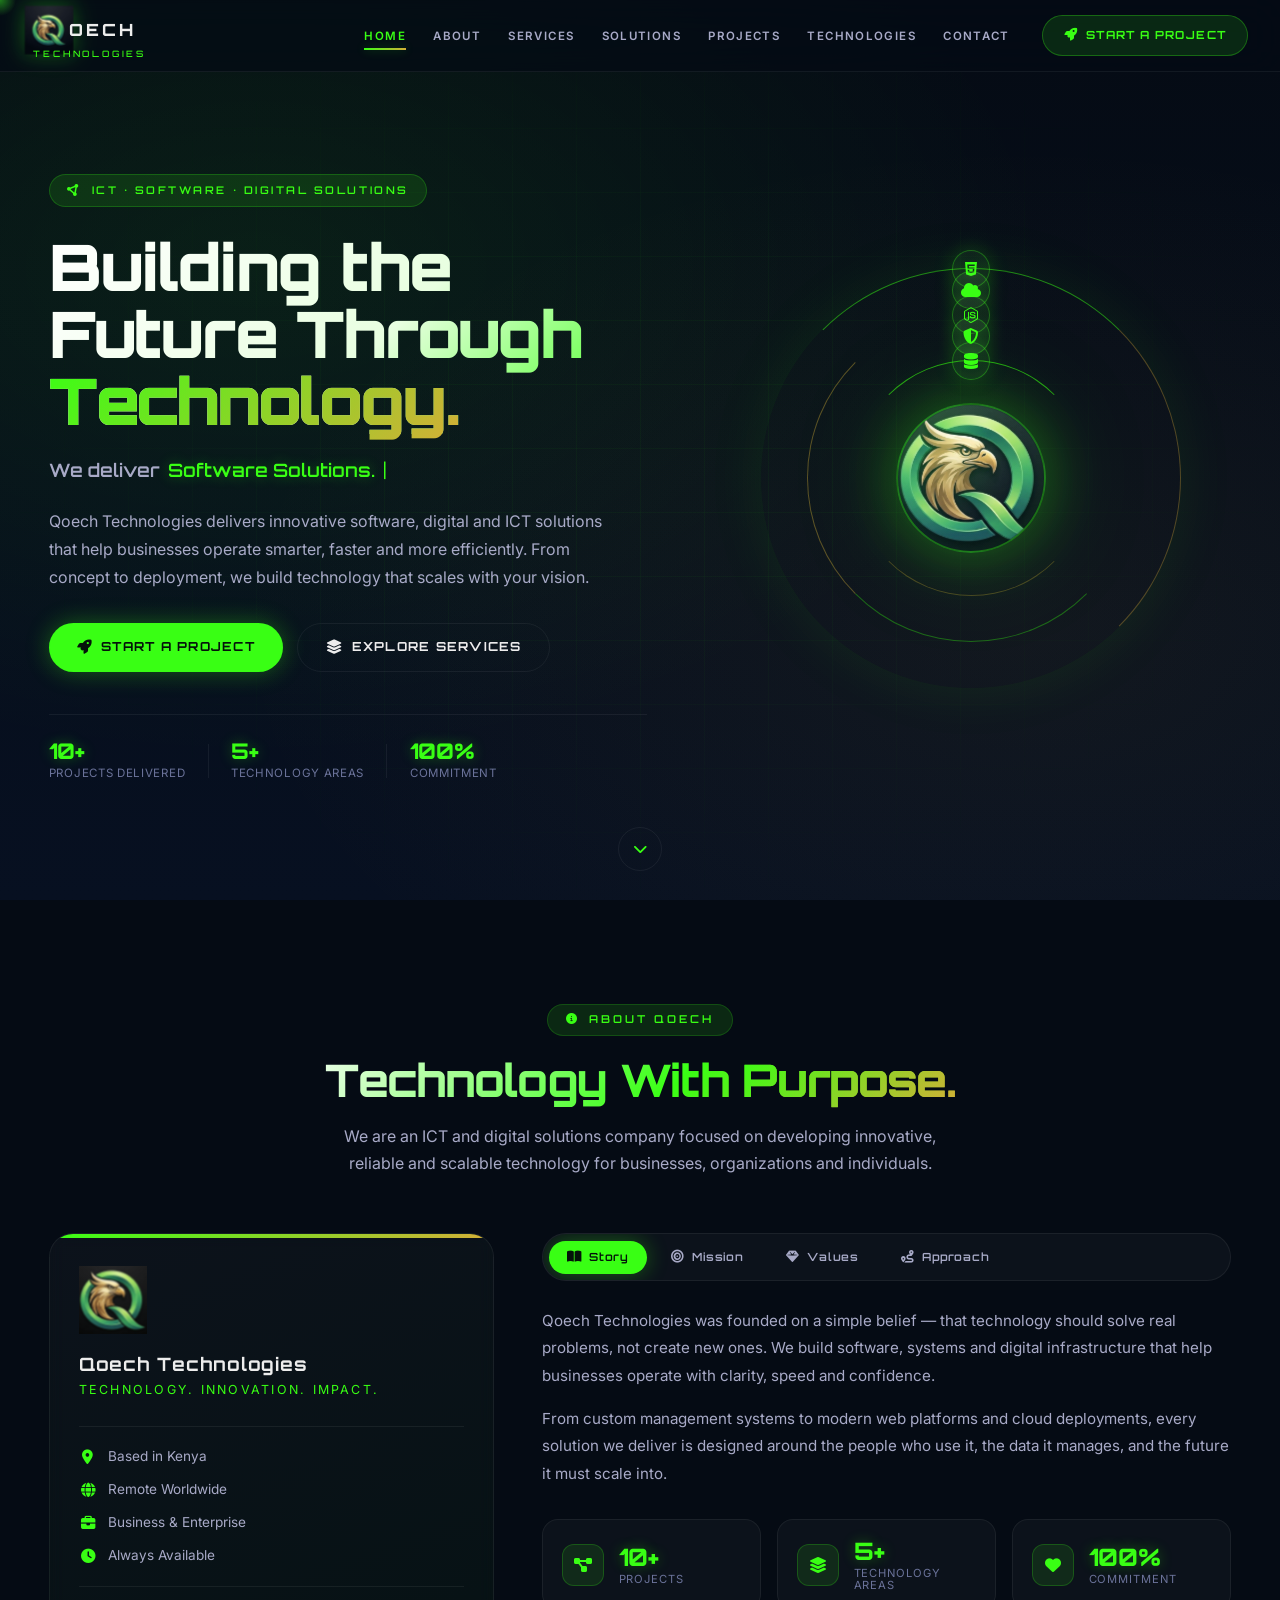
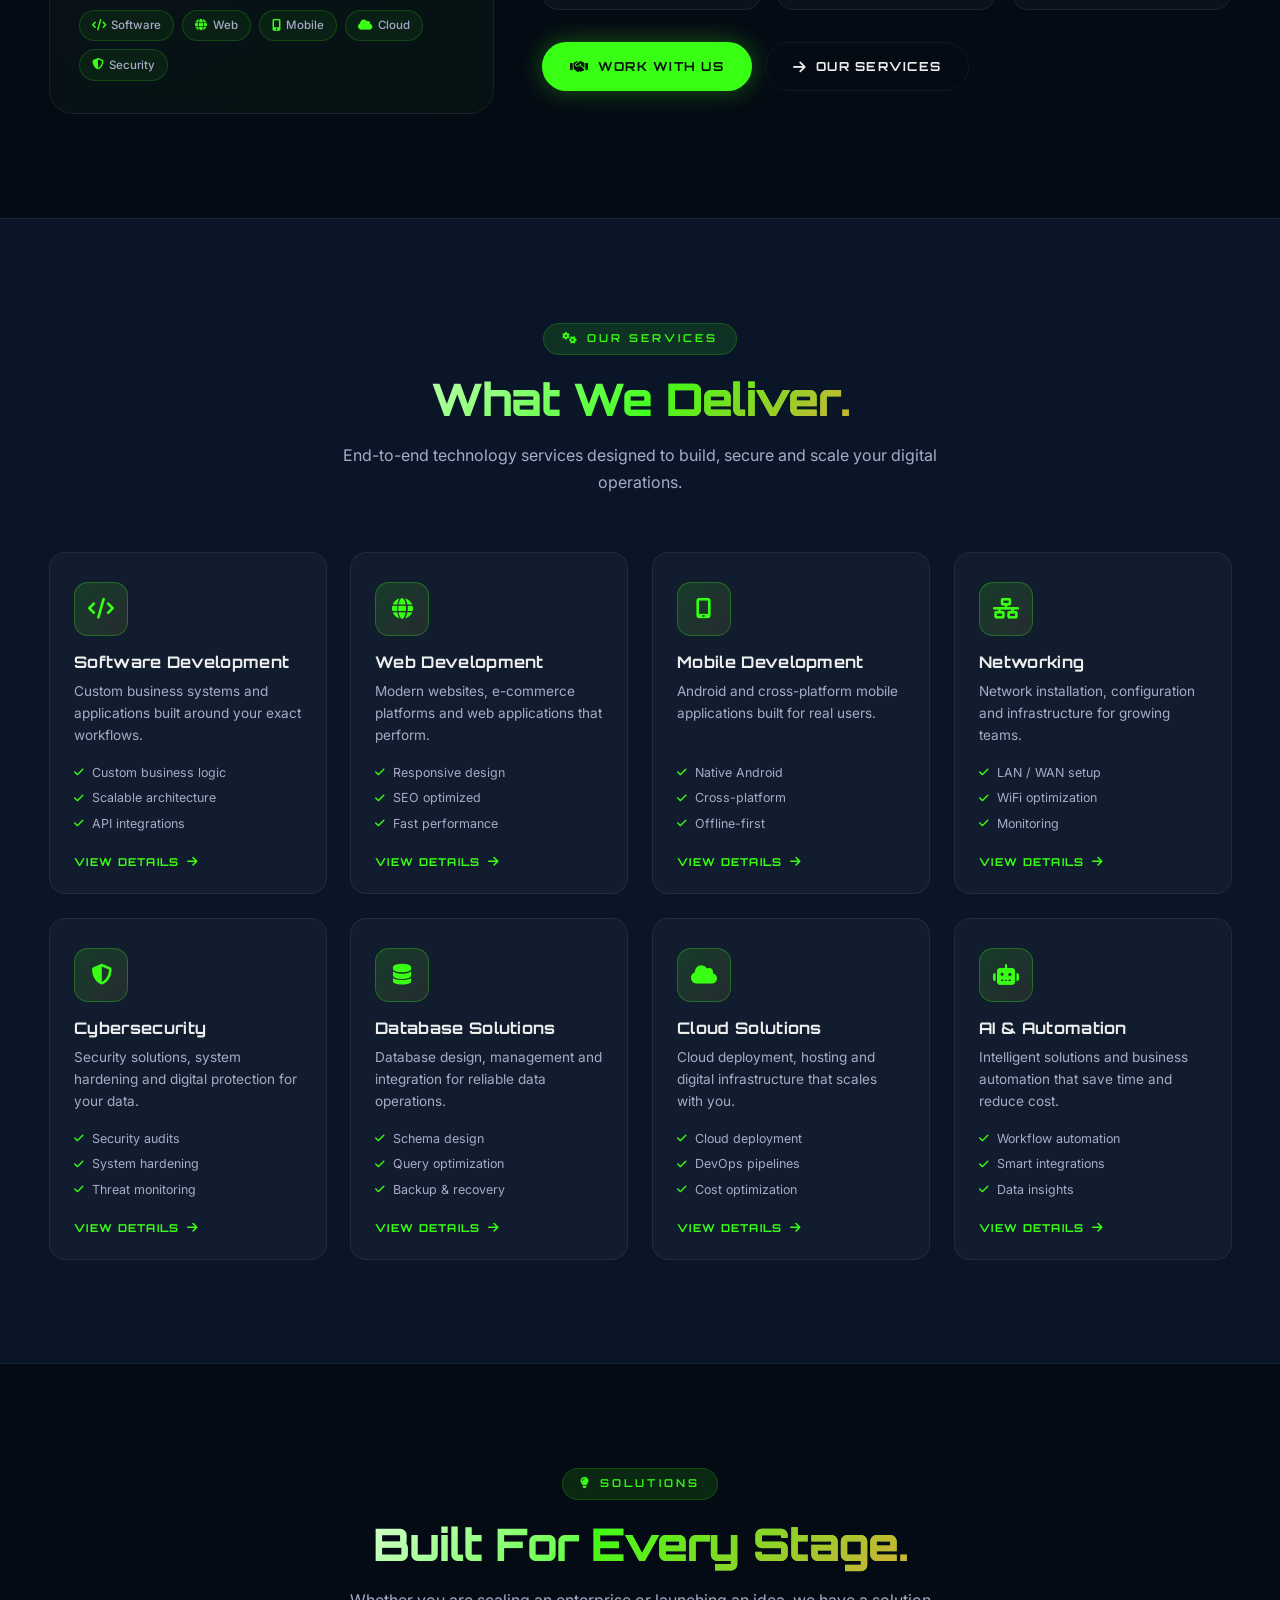
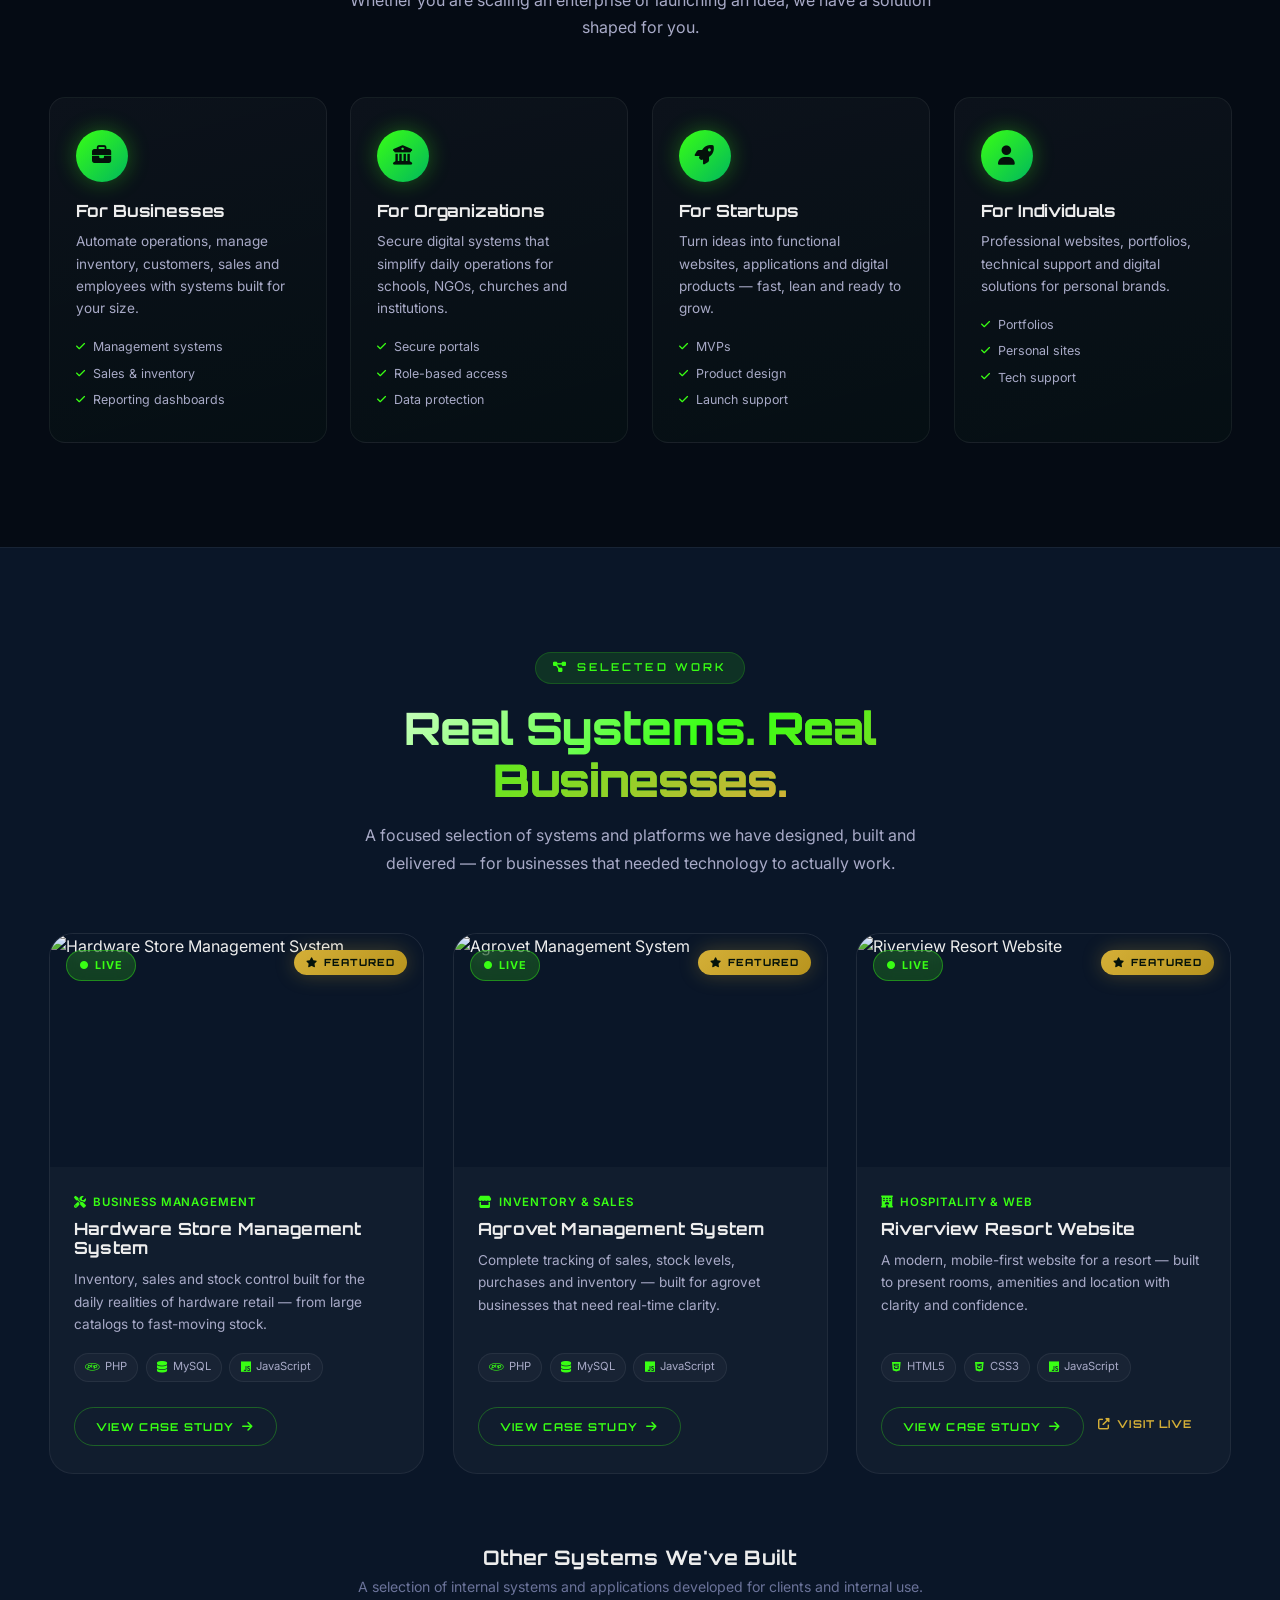
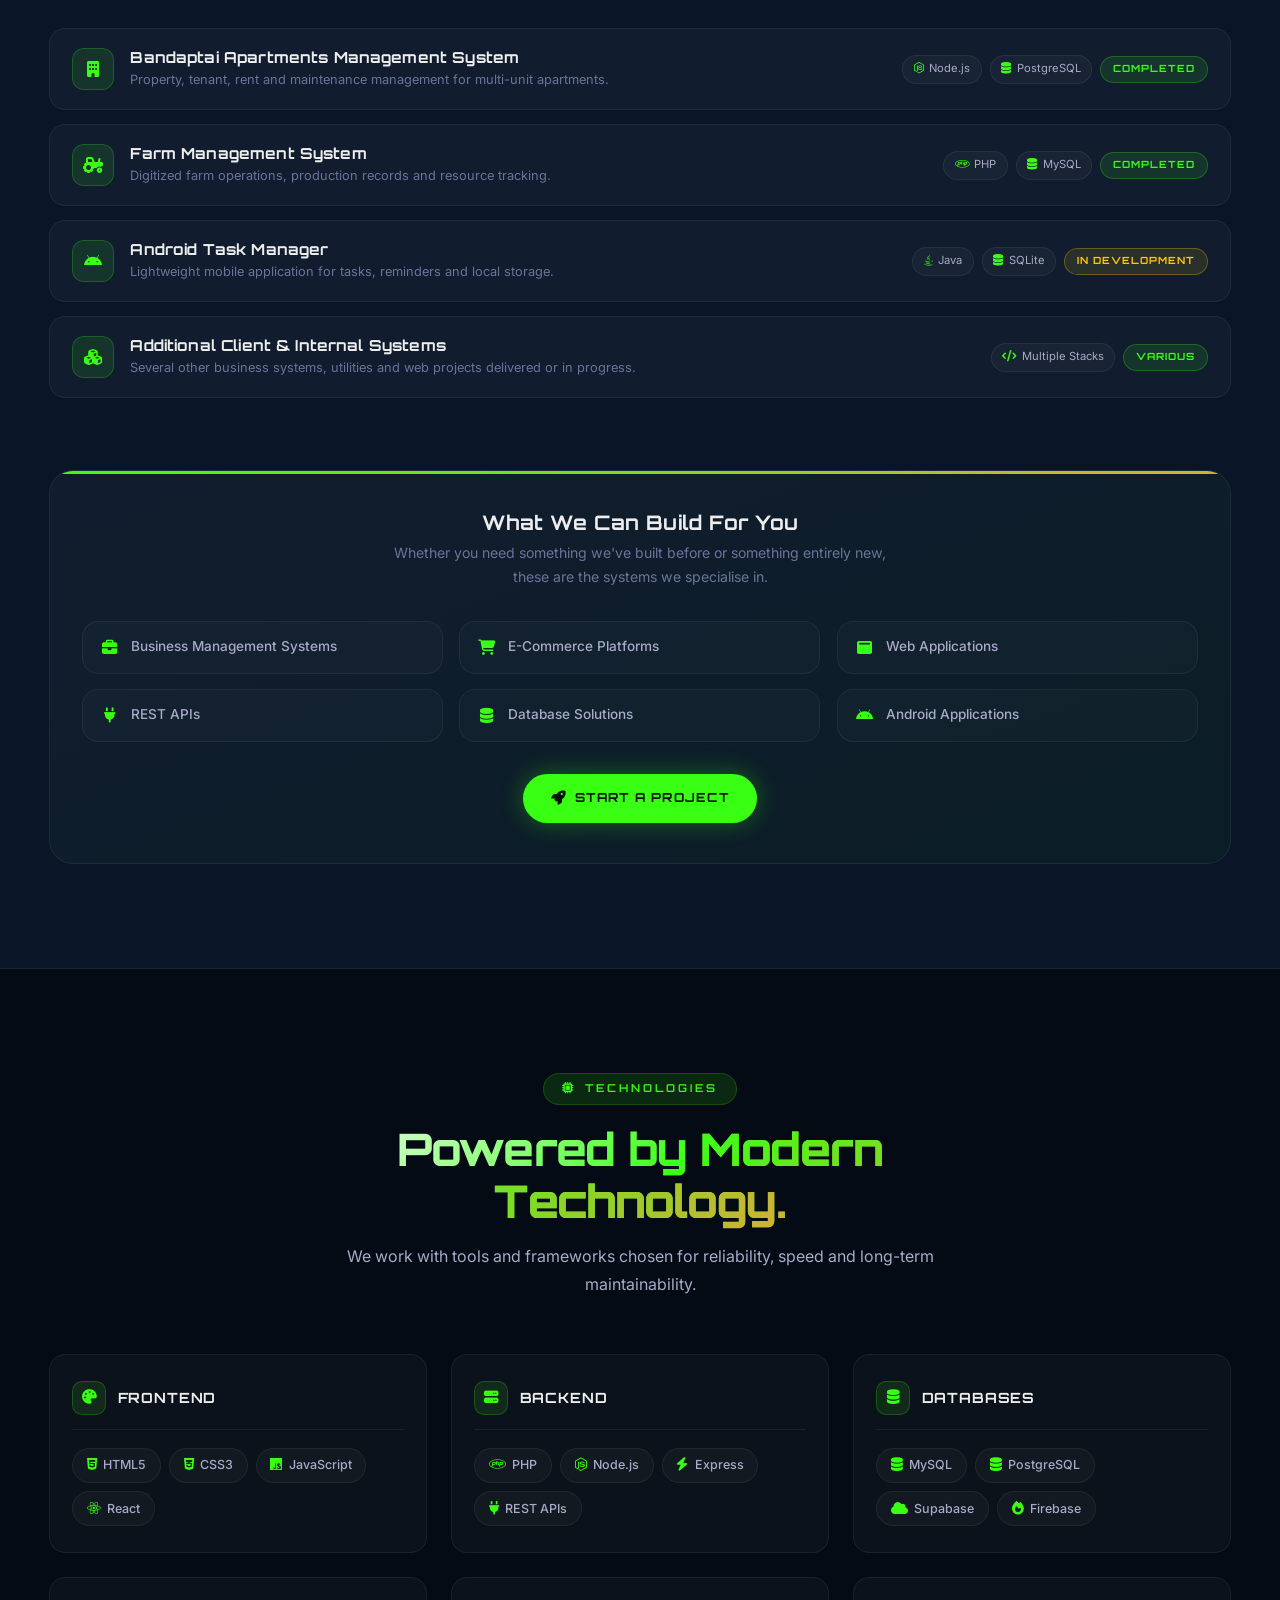
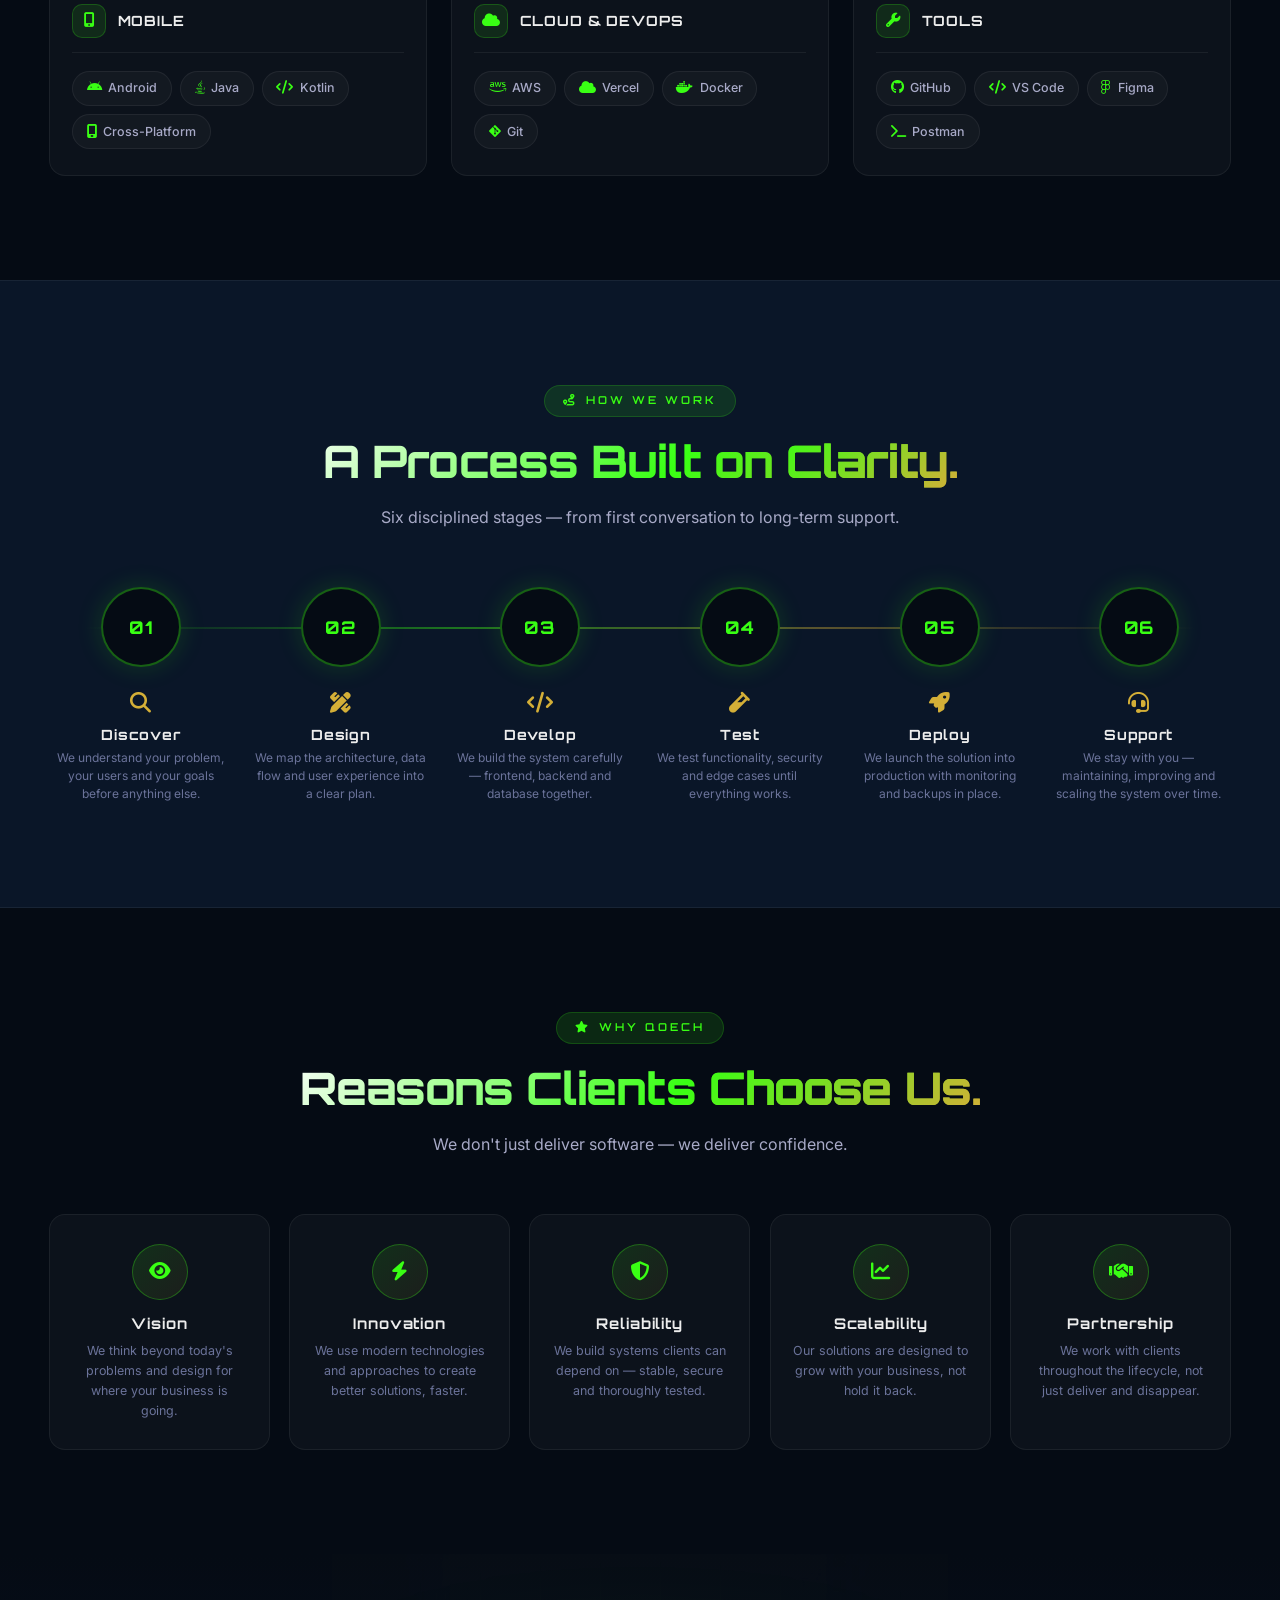
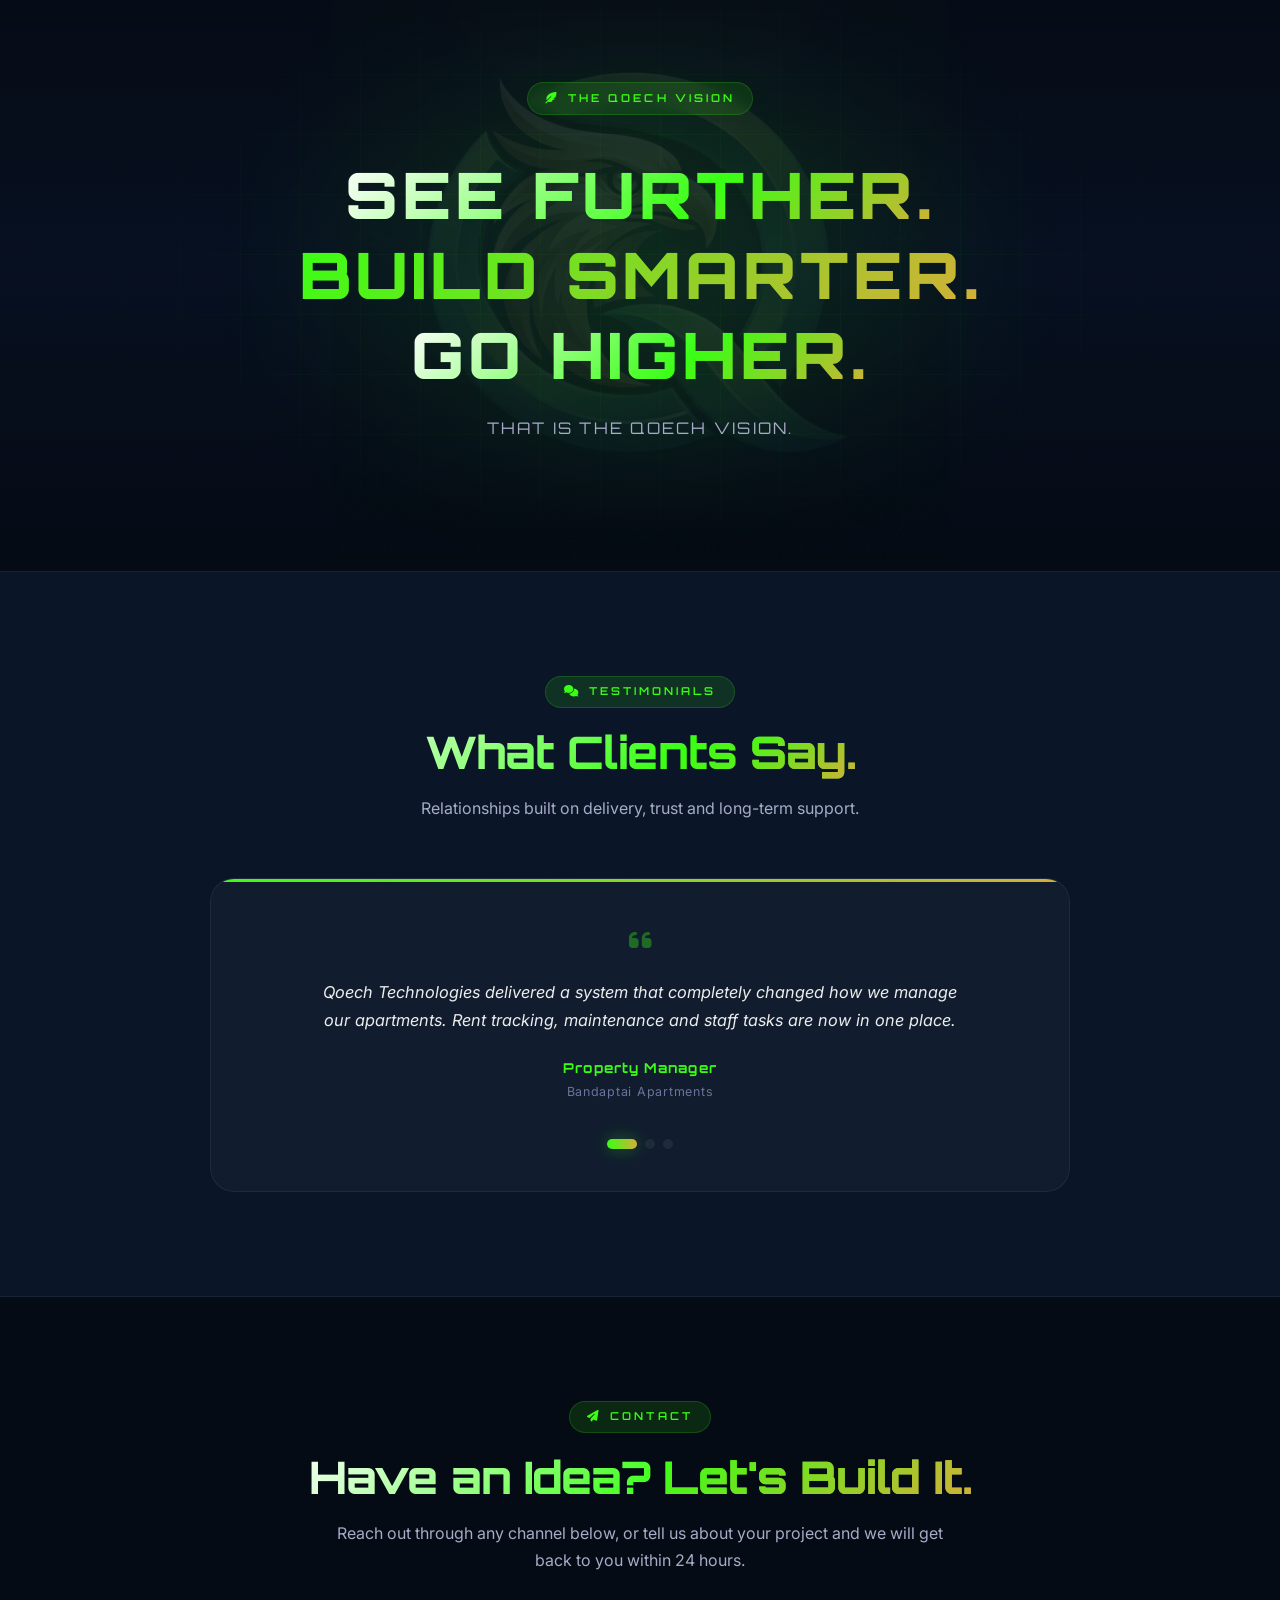
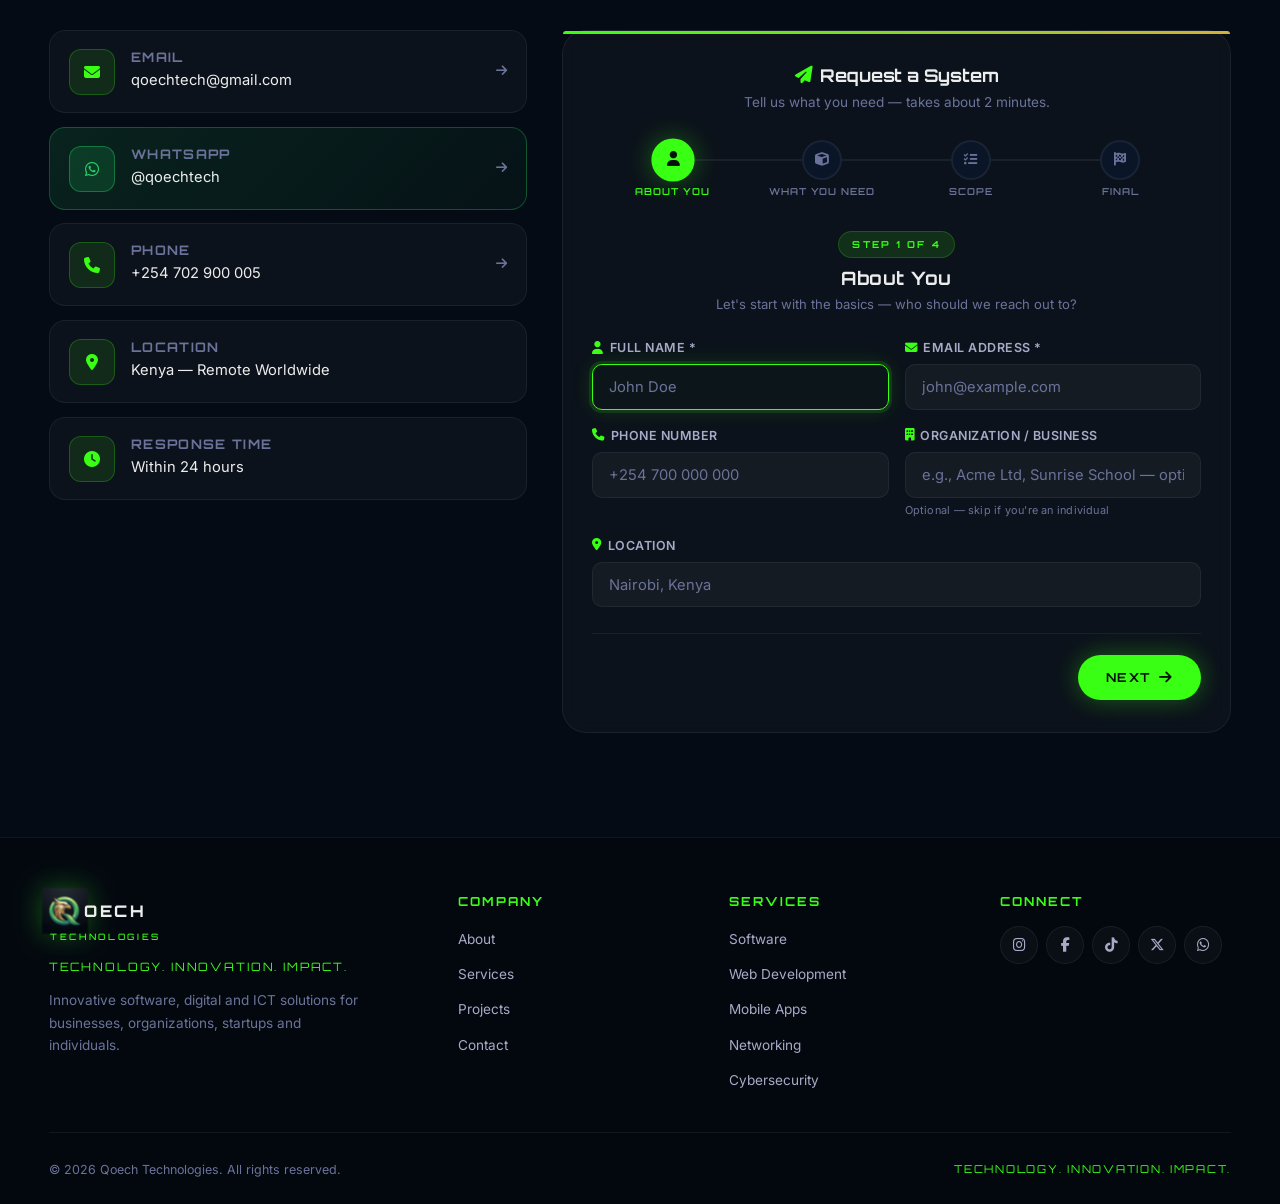
==== index.html @ 05131887 "Update index.html" ====
<!DOCTYPE html>
<html lang="en">
<head>
  <meta charset="UTF-8" />
  <meta name="viewport" content="width=device-width, initial-scale=1.0" />
  <meta name="theme-color" content="#050B14" />

  <!-- ⭐ Force start at Home — kills stale hash + scroll restoration -->
  <script>
    (function () {
      if ('scrollRestoration' in history) {
        history.scrollRestoration = 'manual';
      }
      if (window.location.hash) {
        history.replaceState(
          null,
          '',
          window.location.pathname + window.location.search
        );
      }
      window.scrollTo(0, 0);
    })();
  </script>

  <!-- ============================================================
       SEO META
  ============================================================ -->
  <title>Qoech Technologies | Building the Future Through Technology</title>
  <meta name="description" content="Qoech Technologies delivers innovative software, digital and ICT solutions that help businesses operate smarter, faster and more efficiently. Software Development, Web Development, Mobile Apps, Networking, Cybersecurity, Database, Cloud and AI Solutions." />
  <meta name="keywords" content="Qoech Technologies, ICT Company Kenya, Software Development, Web Development, Mobile Apps, Networking, Cybersecurity, Database Solutions, Cloud Solutions, AI Automation" />
  <meta name="author" content="Qoech Technologies" />

  <!-- Canonical -->
  <link rel="canonical" href="https://www.qoechtechnologies.co.ke/" />

  <!-- Open Graph -->
  <meta property="og:title" content="Qoech Technologies | Building the Future Through Technology" />
  <meta property="og:description" content="Innovative software, digital and ICT solutions for businesses, organizations, startups and individuals." />
  <meta property="og:type" content="website" />
  <meta property="og:url" content="https://www.qoechtechnologies.co.ke/" />
  <meta property="og:site_name" content="Qoech Technologies" />
  <meta property="og:image" content="https://www.qoechtechnologies.co.ke/images/logo/qoech-q.jpg" />
  <meta property="og:image:width" content="500" />
  <meta property="og:image:height" content="500" />

  <!-- Twitter Card -->
  <meta name="twitter:card" content="summary_large_image" />
  <meta name="twitter:title" content="Qoech Technologies | Building the Future Through Technology" />
  <meta name="twitter:description" content="Innovative software, digital and ICT solutions for businesses, organizations, startups and individuals." />
  <meta name="twitter:image" content="https://www.qoechtechnologies.co.ke/images/logo/qoech-q.jpg" />

  <!-- Favicon — uses the Q mark image -->
  <link rel="icon" type="image/png" href="images/logo/qoech-q.jpg" />

  <!-- ============================================================
       FONTS
  ============================================================ -->
  <link rel="preconnect" href="https://fonts.googleapis.com" />
  <link rel="preconnect" href="https://fonts.gstatic.com" crossorigin />
  <link href="https://fonts.googleapis.com/css2?family=Inter:wght@300;400;500;600;700;800&family=Orbitron:wght@400;500;600;700;800;900&display=swap" rel="stylesheet" />

  <!-- FONT AWESOME 6.5.0 -->
  <link rel="stylesheet" href="https://cdnjs.cloudflare.com/ajax/libs/font-awesome/6.5.0/css/all.min.css" />

  <!-- tsParticles -->
  <script src="https://cdn.jsdelivr.net/npm/tsparticles@2.12.0/tsparticles.bundle.min.js" defer></script>

  <!-- MAIN STYLESHEET (versioned for cache-busting) -->
  <link rel="stylesheet" href="css/style.css?v=4" />
</head>

<body>

  <!-- ============================================================
       PRELOADER — Q logo sits inside the spinning ring
  ============================================================ -->
  <div class="preloader" id="preloader">
    <div class="preloader-inner">
      <div class="preloader-ring-wrap">
        <div class="preloader-ring"></div>
        <img class="preloader-q" src="images/logo/qoech-q.jpg" alt="Qoech" />
      </div>
      <div class="preloader-text">QOECH</div>
      <p class="preloader-tagline">Technology. Innovation. Impact.</p>
    </div>
  </div>

  <!-- SCROLL PROGRESS BAR -->
  <div class="scroll-progress" id="scrollProgress"></div>

  <!-- CURSOR GLOW -->
  <div class="cursor-glow" id="cursorGlow" aria-hidden="true"></div>

  <!-- PARTICLES NETWORK BACKGROUND -->
  <div id="particles-bg" aria-hidden="true"></div>

  <!-- ============================================================
       NAVBAR
  ============================================================ -->
  <header class="navbar" id="navbar">
    <a href="#home" class="brand" aria-label="Qoech Technologies Home">
      <span class="brand-top">
        <img class="brand-q" src="images/logo/qoech-q.jpg" alt="" />
        <span class="brand-letters">OECH</span>
      </span>
      <span class="brand-sub">TECHNOLOGIES</span>
    </a>

    <nav class="nav-menu" id="navMenu" aria-label="Primary">
      <button class="nav-close" id="navClose" aria-label="Close menu">
        <i class="fas fa-times"></i>
      </button>

      <ul class="nav-links">
        <li><a href="#home" class="nav-link active">Home</a></li>
        <li><a href="#about" class="nav-link">About</a></li>
        <li><a href="#services" class="nav-link">Services</a></li>
        <li><a href="#solutions" class="nav-link">Solutions</a></li>
        <li><a href="#projects" class="nav-link">Projects</a></li>
        <li><a href="#technologies" class="nav-link">Technologies</a></li>
        <li><a href="#contact" class="nav-link">Contact</a></li>
      </ul>
      <a href="#contact" class="nav-cta">
        <i class="fas fa-rocket"></i>
        <span>Start a Project</span>
      </a>
    </nav>

    <button class="hamburger" id="hamburger" aria-label="Toggle menu" aria-expanded="false" aria-controls="navMenu">
      <span class="hamburger-ring"></span>
      <span class="hamburger-line"></span>
      <span class="hamburger-line"></span>
      <span class="hamburger-line"></span>
    </button>
  </header>

  <!-- Mobile overlay -->
  <div class="nav-overlay" id="navOverlay" aria-hidden="true"></div>

  <!-- ============================================================
       HERO
  ============================================================ -->
  <section class="hero" id="home">
    <div class="hero-bg" aria-hidden="true"></div>
    <div class="hero-grid" aria-hidden="true"></div>

    <div class="container hero-container">

      <div class="hero-content">
        <div class="hero-badge">
          <i class="fas fa-circle-nodes"></i>
          <span>ICT · SOFTWARE · DIGITAL SOLUTIONS</span>
        </div>

        <h1 class="hero-title">
          Building the Future Through <span class="highlight">Technology.</span>
        </h1>

        <div class="hero-typing">
          <span class="typing-prefix">We deliver</span>
          <span id="typed-text" class="typed-text"></span>
          <span class="typed-cursor">|</span>
        </div>

        <p class="hero-description">
          Qoech Technologies delivers innovative software, digital and ICT
          solutions that help businesses operate smarter, faster and more
          efficiently. From concept to deployment, we build technology that
          scales with your vision.
        </p>

        <div class="hero-actions">
          <a href="#contact" class="btn btn-primary">
            <i class="fas fa-rocket"></i>
            <span>Start a Project</span>
          </a>
          <a href="#services" class="btn btn-outline">
            <i class="fas fa-layer-group"></i>
            <span>Explore Services</span>
          </a>
        </div>

        <div class="hero-trust">
          <div class="trust-item">
            <strong>10+</strong>
            <span>Projects Delivered</span>
          </div>
          <div class="trust-divider"></div>
          <div class="trust-item">
            <strong>5+</strong>
            <span>Technology Areas</span>
          </div>
          <div class="trust-divider"></div>
          <div class="trust-item">
            <strong>100%</strong>
            <span>Commitment</span>
          </div>
        </div>
      </div>

      <div class="hero-visual">
        <div class="visual-stage">
          <div class="visual-ring visual-ring-outer"></div>
          <div class="visual-ring visual-ring-mid"></div>
          <div class="visual-ring visual-ring-inner"></div>

          <div class="visual-core">
            <img class="visual-core-mark" src="images/logo/qoech-q.jpg" alt="" />
          </div>

          <div class="orbit orbit-1">
            <span class="orbit-node" title="HTML5"><i class="fab fa-html5"></i></span>
          </div>
          <div class="orbit orbit-2">
            <span class="orbit-node" title="Node.js"><i class="fab fa-node-js"></i></span>
          </div>
          <div class="orbit orbit-3">
            <span class="orbit-node" title="Database"><i class="fas fa-database"></i></span>
          </div>
          <div class="orbit orbit-4">
            <span class="orbit-node" title="Cloud"><i class="fas fa-cloud"></i></span>
          </div>
          <div class="orbit orbit-5">
            <span class="orbit-node" title="Cybersecurity"><i class="fas fa-shield-halved"></i></span>
          </div>

          <div class="visual-pulse"></div>
        </div>
      </div>

    </div>

    <a href="#about" class="scroll-down" aria-label="Scroll to About">
      <i class="fas fa-chevron-down"></i>
    </a>
  </section>

  <!-- ============================================================
       ABOUT
  ============================================================ -->
  <section class="section" id="about">
    <div class="container">
      <div class="section-head">
        <span class="section-label">
          <i class="fas fa-circle-info"></i>
          About Qoech
        </span>
        <h2 class="section-title">Technology With <span class="highlight">Purpose.</span></h2>
        <p class="section-sub">
          We are an ICT and digital solutions company focused on developing
          innovative, reliable and scalable technology for businesses,
          organizations and individuals.
        </p>
      </div>

      <div class="about-grid">

        <div class="about-visual">
          <div class="about-card">
            <div class="about-card-mark">
              <img src="images/logo/qoech-q.jpg" alt="" />
            </div>
            <h3>Qoech Technologies</h3>
            <p>Technology. Innovation. Impact.</p>

            <ul class="about-quick">
              <li><i class="fas fa-location-dot"></i><span>Based in Kenya</span></li>
              <li><i class="fas fa-globe"></i><span>Remote Worldwide</span></li>
              <li><i class="fas fa-briefcase"></i><span>Business &amp; Enterprise</span></li>
              <li><i class="fas fa-clock"></i><span>Always Available</span></li>
            </ul>

            <div class="about-card-badges">
              <span class="chip"><i class="fas fa-code"></i> Software</span>
              <span class="chip"><i class="fas fa-globe"></i> Web</span>
              <span class="chip"><i class="fas fa-mobile-alt"></i> Mobile</span>
              <span class="chip"><i class="fas fa-cloud"></i> Cloud</span>
              <span class="chip"><i class="fas fa-shield-halved"></i> Security</span>
            </div>
          </div>
        </div>

        <div class="about-content">

          <div class="about-tabs" role="tablist">
            <button class="tab-btn active" data-tab="story" role="tab">
              <i class="fas fa-book-open"></i>
              <span>Story</span>
            </button>
            <button class="tab-btn" data-tab="mission" role="tab">
              <i class="fas fa-bullseye"></i>
              <span>Mission</span>
            </button>
            <button class="tab-btn" data-tab="values" role="tab">
              <i class="fas fa-gem"></i>
              <span>Values</span>
            </button>
            <button class="tab-btn" data-tab="approach" role="tab">
              <i class="fas fa-route"></i>
              <span>Approach</span>
            </button>
          </div>

          <div class="about-tab-contents">
            <div class="tab-content active" id="story-content">
              <p>
                Qoech Technologies was founded on a simple belief — that
                technology should solve real problems, not create new ones.
                We build software, systems and digital infrastructure that
                help businesses operate with clarity, speed and confidence.
              </p>
              <p>
                From custom management systems to modern web platforms and
                cloud deployments, every solution we deliver is designed
                around the people who use it, the data it manages, and the
                future it must scale into.
              </p>
            </div>

            <div class="tab-content" id="mission-content">
              <p>
                Our mission is to empower businesses, organizations, startups
                and individuals with reliable, scalable and secure technology
                that drives measurable results.
              </p>
              <p>
                We combine engineering discipline with design thinking — so
                our solutions are not only functional, but intuitive,
                maintainable and built to grow.
              </p>
            </div>

            <div class="tab-content" id="values-content">
              <div class="values-grid">
                <div class="value-item">
                  <i class="fas fa-eye"></i>
                  <div>
                    <h4>Vision</h4>
                    <p>We think beyond today's problems.</p>
                  </div>
                </div>
                <div class="value-item">
                  <i class="fas fa-bolt"></i>
                  <div>
                    <h4>Innovation</h4>
                    <p>We use modern technologies to create better solutions.</p>
                  </div>
                </div>
                <div class="value-item">
                  <i class="fas fa-shield-halved"></i>
                  <div>
                    <h4>Reliability</h4>
                    <p>We build systems clients can depend on.</p>
                  </div>
                </div>
                <div class="value-item">
                  <i class="fas fa-chart-line"></i>
                  <div>
                    <h4>Scalability</h4>
                    <p>Our solutions grow with your business.</p>
                  </div>
                </div>
                <div class="value-item">
                  <i class="fas fa-handshake"></i>
                  <div>
                    <h4>Partnership</h4>
                    <p>We work with clients, not just for them.</p>
                  </div>
                </div>
                <div class="value-item">
                  <i class="fas fa-award"></i>
                  <div>
                    <h4>Quality</h4>
                    <p>We deliver work we are proud to sign.</p>
                  </div>
                </div>
              </div>
            </div>

            <div class="tab-content" id="approach-content">
              <p>
                We follow a disciplined process — understand the problem,
                design the right solution, build it carefully, test it
                rigorously, deploy it confidently, and support it long-term.
              </p>
              <p>
                Every project begins with listening. We ask questions, map
                workflows, and translate business needs into technical
                architecture before a single line of code is written.
              </p>
            </div>
          </div>

          <div class="stats-grid">
            <div class="stat-card">
              <div class="stat-icon"><i class="fas fa-diagram-project"></i></div>
              <div class="stat-info">
                <span class="stat-number" data-target="10" data-suffix="+">0</span>
                <span class="stat-label">Projects</span>
              </div>
            </div>
            <div class="stat-card">
              <div class="stat-icon"><i class="fas fa-layer-group"></i></div>
              <div class="stat-info">
                <span class="stat-number" data-target="5" data-suffix="+">0</span>
                <span class="stat-label">Technology Areas</span>
              </div>
            </div>
            <div class="stat-card">
              <div class="stat-icon"><i class="fas fa-heart"></i></div>
              <div class="stat-info">
                <span class="stat-number" data-target="100" data-suffix="%">0</span>
                <span class="stat-label">Commitment</span>
              </div>
            </div>
          </div>

          <div class="about-actions">
            <a href="#contact" class="btn btn-primary">
              <i class="fas fa-handshake"></i>
              <span>Work With Us</span>
            </a>
            <a href="#services" class="btn btn-outline">
              <i class="fas fa-arrow-right"></i>
              <span>Our Services</span>
            </a>
          </div>

        </div>
      </div>
    </div>
  </section>

  <!-- ============================================================
       SERVICES
  ============================================================ -->
  <section class="section section-alt" id="services">
    <div class="container">
      <div class="section-head">
        <span class="section-label">
          <i class="fas fa-cogs"></i>
          Our Services
        </span>
        <h2 class="section-title">What We <span class="highlight">Deliver.</span></h2>
        <p class="section-sub">
          End-to-end technology services designed to build, secure and scale
          your digital operations.
        </p>
      </div>

      <div class="services-grid">

        <article class="service-card">
          <div class="service-icon"><i class="fas fa-code"></i></div>
          <h3>Software Development</h3>
          <p>Custom business systems and applications built around your exact workflows.</p>
          <ul class="service-points">
            <li><i class="fas fa-check"></i> Custom business logic</li>
            <li><i class="fas fa-check"></i> Scalable architecture</li>
            <li><i class="fas fa-check"></i> API integrations</li>
          </ul>
          <button class="service-btn" data-service="software">
            <span>View Details</span>
            <i class="fas fa-arrow-right"></i>
          </button>
        </article>

        <article class="service-card">
          <div class="service-icon"><i class="fas fa-globe"></i></div>
          <h3>Web Development</h3>
          <p>Modern websites, e-commerce platforms and web applications that perform.</p>
          <ul class="service-points">
            <li><i class="fas fa-check"></i> Responsive design</li>
            <li><i class="fas fa-check"></i> SEO optimized</li>
            <li><i class="fas fa-check"></i> Fast performance</li>
          </ul>
          <button class="service-btn" data-service="web">
            <span>View Details</span>
            <i class="fas fa-arrow-right"></i>
          </button>
        </article>

        <article class="service-card">
          <div class="service-icon"><i class="fas fa-mobile-alt"></i></div>
          <h3>Mobile Development</h3>
          <p>Android and cross-platform mobile applications built for real users.</p>
          <ul class="service-points">
            <li><i class="fas fa-check"></i> Native Android</li>
            <li><i class="fas fa-check"></i> Cross-platform</li>
            <li><i class="fas fa-check"></i> Offline-first</li>
          </ul>
          <button class="service-btn" data-service="mobile">
            <span>View Details</span>
            <i class="fas fa-arrow-right"></i>
          </button>
        </article>

        <article class="service-card">
          <div class="service-icon"><i class="fas fa-network-wired"></i></div>
          <h3>Networking</h3>
          <p>Network installation, configuration and infrastructure for growing teams.</p>
          <ul class="service-points">
            <li><i class="fas fa-check"></i> LAN / WAN setup</li>
            <li><i class="fas fa-check"></i> WiFi optimization</li>
            <li><i class="fas fa-check"></i> Monitoring</li>
          </ul>
          <button class="service-btn" data-service="networking">
            <span>View Details</span>
            <i class="fas fa-arrow-right"></i>
          </button>
        </article>

        <article class="service-card">
          <div class="service-icon"><i class="fas fa-shield-halved"></i></div>
          <h3>Cybersecurity</h3>
          <p>Security solutions, system hardening and digital protection for your data.</p>
          <ul class="service-points">
            <li><i class="fas fa-check"></i> Security audits</li>
            <li><i class="fas fa-check"></i> System hardening</li>
            <li><i class="fas fa-check"></i> Threat monitoring</li>
          </ul>
          <button class="service-btn" data-service="security">
            <span>View Details</span>
            <i class="fas fa-arrow-right"></i>
          </button>
        </article>

        <article class="service-card">
          <div class="service-icon"><i class="fas fa-database"></i></div>
          <h3>Database Solutions</h3>
          <p>Database design, management and integration for reliable data operations.</p>
          <ul class="service-points">
            <li><i class="fas fa-check"></i> Schema design</li>
            <li><i class="fas fa-check"></i> Query optimization</li>
            <li><i class="fas fa-check"></i> Backup &amp; recovery</li>
          </ul>
          <button class="service-btn" data-service="database">
            <span>View Details</span>
            <i class="fas fa-arrow-right"></i>
          </button>
        </article>

        <article class="service-card">
          <div class="service-icon"><i class="fas fa-cloud"></i></div>
          <h3>Cloud Solutions</h3>
          <p>Cloud deployment, hosting and digital infrastructure that scales with you.</p>
          <ul class="service-points">
            <li><i class="fas fa-check"></i> Cloud deployment</li>
            <li><i class="fas fa-check"></i> DevOps pipelines</li>
            <li><i class="fas fa-check"></i> Cost optimization</li>
          </ul>
          <button class="service-btn" data-service="cloud">
            <span>View Details</span>
            <i class="fas fa-arrow-right"></i>
          </button>
        </article>

        <article class="service-card">
          <div class="service-icon"><i class="fas fa-robot"></i></div>
          <h3>AI &amp; Automation</h3>
          <p>Intelligent solutions and business automation that save time and reduce cost.</p>
          <ul class="service-points">
            <li><i class="fas fa-check"></i> Workflow automation</li>
            <li><i class="fas fa-check"></i> Smart integrations</li>
            <li><i class="fas fa-check"></i> Data insights</li>
          </ul>
          <button class="service-btn" data-service="ai">
            <span>View Details</span>
            <i class="fas fa-arrow-right"></i>
          </button>
        </article>

      </div>
    </div>
  </section>

  <!-- ============================================================
       SOLUTIONS
  ============================================================ -->
  <section class="section" id="solutions">
    <div class="container">
      <div class="section-head">
        <span class="section-label">
          <i class="fas fa-lightbulb"></i>
          Solutions
        </span>
        <h2 class="section-title">Built For <span class="highlight">Every Stage.</span></h2>
        <p class="section-sub">
          Whether you are scaling an enterprise or launching an idea, we have
          a solution shaped for you.
        </p>
      </div>

      <div class="solutions-grid">

        <article class="solution-card">
          <div class="solution-icon"><i class="fas fa-briefcase"></i></div>
          <h3>For Businesses</h3>
          <p>Automate operations, manage inventory, customers, sales and employees with systems built for your size.</p>
          <ul class="solution-list">
            <li><i class="fas fa-check"></i> Management systems</li>
            <li><i class="fas fa-check"></i> Sales &amp; inventory</li>
            <li><i class="fas fa-check"></i> Reporting dashboards</li>
          </ul>
        </article>

        <article class="solution-card">
          <div class="solution-icon"><i class="fas fa-building-columns"></i></div>
          <h3>For Organizations</h3>
          <p>Secure digital systems that simplify daily operations for schools, NGOs, churches and institutions.</p>
          <ul class="solution-list">
            <li><i class="fas fa-check"></i> Secure portals</li>
            <li><i class="fas fa-check"></i> Role-based access</li>
            <li><i class="fas fa-check"></i> Data protection</li>
          </ul>
        </article>

        <article class="solution-card">
          <div class="solution-icon"><i class="fas fa-rocket"></i></div>
          <h3>For Startups</h3>
          <p>Turn ideas into functional websites, applications and digital products — fast, lean and ready to grow.</p>
          <ul class="solution-list">
            <li><i class="fas fa-check"></i> MVPs</li>
            <li><i class="fas fa-check"></i> Product design</li>
            <li><i class="fas fa-check"></i> Launch support</li>
          </ul>
        </article>

        <article class="solution-card">
          <div class="solution-icon"><i class="fas fa-user"></i></div>
          <h3>For Individuals</h3>
          <p>Professional websites, portfolios, technical support and digital solutions for personal brands.</p>
          <ul class="solution-list">
            <li><i class="fas fa-check"></i> Portfolios</li>
            <li><i class="fas fa-check"></i> Personal sites</li>
            <li><i class="fas fa-check"></i> Tech support</li>
          </ul>
        </article>

      </div>
    </div>
  </section>

  <!-- ============================================================
       PROJECTS — Selected Work
  ============================================================ -->
  <section class="section section-alt" id="projects">
    <div class="container">
      <div class="section-head">
        <span class="section-label">
          <i class="fas fa-diagram-project"></i>
          Selected Work
        </span>
        <h2 class="section-title">Real Systems. <span class="highlight">Real Businesses.</span></h2>
        <p class="section-sub">
          A focused selection of systems and platforms we have designed, built
          and delivered — for businesses that needed technology to actually work.
        </p>
      </div>

      <div class="featured-projects-grid">

        <article class="featured-project-card">
          <div class="featured-project-thumb">
            <img src="images/projects/hardware.jpg" alt="Hardware Store Management System" loading="lazy" />
            <span class="project-status status-live"><i class="fas fa-circle"></i> Live</span>
            <span class="featured-flag"><i class="fas fa-star"></i> Featured</span>
          </div>
          <div class="featured-project-body">
            <span class="project-category"><i class="fas fa-tools"></i> Business Management</span>
            <h3>Hardware Store Management System</h3>
            <p>Inventory, sales and stock control built for the daily realities of hardware retail — from large catalogs to fast-moving stock.</p>
            <div class="project-stack">
              <span class="tag"><i class="fab fa-php"></i> PHP</span>
              <span class="tag"><i class="fas fa-database"></i> MySQL</span>
              <span class="tag"><i class="fab fa-js"></i> JavaScript</span>
            </div>
            <div class="featured-project-actions">
              <button class="project-btn" data-project="hardware">
                <span>View Case Study</span>
                <i class="fas fa-arrow-right"></i>
              </button>
            </div>
          </div>
        </article>

        <article class="featured-project-card">
          <div class="featured-project-thumb">
            <img src="images/projects/agrovet.jpg" alt="Agrovet Management System" loading="lazy" />
            <span class="project-status status-live"><i class="fas fa-circle"></i> Live</span>
            <span class="featured-flag"><i class="fas fa-star"></i> Featured</span>
          </div>
          <div class="featured-project-body">
            <span class="project-category"><i class="fas fa-store"></i> Inventory &amp; Sales</span>
            <h3>Agrovet Management System</h3>
            <p>Complete tracking of sales, stock levels, purchases and inventory — built for agrovet businesses that need real-time clarity.</p>
            <div class="project-stack">
              <span class="tag"><i class="fab fa-php"></i> PHP</span>
              <span class="tag"><i class="fas fa-database"></i> MySQL</span>
              <span class="tag"><i class="fab fa-js"></i> JavaScript</span>
            </div>
            <div class="featured-project-actions">
              <button class="project-btn" data-project="agrovet">
                <span>View Case Study</span>
                <i class="fas fa-arrow-right"></i>
              </button>
            </div>
          </div>
        </article>

        <article class="featured-project-card">
          <div class="featured-project-thumb">
            <img src="images/projects/riverview.jpg" alt="Riverview Resort Website" loading="lazy" />
            <span class="project-status status-live"><i class="fas fa-circle"></i> Live</span>
            <span class="featured-flag"><i class="fas fa-star"></i> Featured</span>
          </div>
          <div class="featured-project-body">
            <span class="project-category"><i class="fas fa-hotel"></i> Hospitality &amp; Web</span>
            <h3>Riverview Resort Website</h3>
            <p>A modern, mobile-first website for a resort — built to present rooms, amenities and location with clarity and confidence.</p>
            <div class="project-stack">
              <span class="tag"><i class="fab fa-html5"></i> HTML5</span>
              <span class="tag"><i class="fab fa-css3-alt"></i> CSS3</span>
              <span class="tag"><i class="fab fa-js"></i> JavaScript</span>
            </div>
            <div class="featured-project-actions">
              <button class="project-btn" data-project="riverview">
                <span>View Case Study</span>
                <i class="fas fa-arrow-right"></i>
              </button>
              <a href="https://soyriverviewresort.com" target="_blank" rel="noopener" class="project-link-live">
                <i class="fas fa-up-right-from-square"></i>
                <span>Visit Live</span>
              </a>
            </div>
          </div>
        </article>

      </div>

      <div class="other-systems">
        <div class="other-systems-head">
          <h3>Other Systems We've Built</h3>
          <p>A selection of internal systems and applications developed for clients and internal use.</p>
        </div>

        <ul class="other-systems-list">

          <li class="other-system-item">
            <div class="other-system-info">
              <span class="other-system-icon"><i class="fas fa-building"></i></span>
              <div>
                <h4>Bandaptai Apartments Management System</h4>
                <p>Property, tenant, rent and maintenance management for multi-unit apartments.</p>
              </div>
            </div>
            <div class="other-system-meta">
              <span class="tag"><i class="fab fa-node-js"></i> Node.js</span>
              <span class="tag"><i class="fas fa-database"></i> PostgreSQL</span>
              <span class="other-system-status">Completed</span>
            </div>
          </li>

          <li class="other-system-item">
            <div class="other-system-info">
              <span class="other-system-icon"><i class="fas fa-tractor"></i></span>
              <div>
                <h4>Farm Management System</h4>
                <p>Digitized farm operations, production records and resource tracking.</p>
              </div>
            </div>
            <div class="other-system-meta">
              <span class="tag"><i class="fab fa-php"></i> PHP</span>
              <span class="tag"><i class="fas fa-database"></i> MySQL</span>
              <span class="other-system-status">Completed</span>
            </div>
          </li>

          <li class="other-system-item">
            <div class="other-system-info">
              <span class="other-system-icon"><i class="fab fa-android"></i></span>
              <div>
                <h4>Android Task Manager</h4>
                <p>Lightweight mobile application for tasks, reminders and local storage.</p>
              </div>
            </div>
            <div class="other-system-meta">
              <span class="tag"><i class="fab fa-java"></i> Java</span>
              <span class="tag"><i class="fas fa-database"></i> SQLite</span>
              <span class="other-system-status status-dev">In Development</span>
            </div>
          </li>

          <li class="other-system-item">
            <div class="other-system-info">
              <span class="other-system-icon"><i class="fas fa-cubes"></i></span>
              <div>
                <h4>Additional Client &amp; Internal Systems</h4>
                <p>Several other business systems, utilities and web projects delivered or in progress.</p>
              </div>
            </div>
            <div class="other-system-meta">
              <span class="tag"><i class="fas fa-code"></i> Multiple Stacks</span>
              <span class="other-system-status">Various</span>
            </div>
          </li>

        </ul>
      </div>

      <div class="capabilities">
        <div class="capabilities-head">
          <h3>What We Can Build For You</h3>
          <p>Whether you need something we've built before or something entirely new, these are the systems we specialise in.</p>
        </div>

        <div class="capabilities-grid">
          <div class="capability-item">
            <i class="fas fa-briefcase"></i>
            <span>Business Management Systems</span>
          </div>
          <div class="capability-item">
            <i class="fas fa-shopping-cart"></i>
            <span>E-Commerce Platforms</span>
          </div>
          <div class="capability-item">
            <i class="fas fa-window-maximize"></i>
            <span>Web Applications</span>
          </div>
          <div class="capability-item">
            <i class="fas fa-plug"></i>
            <span>REST APIs</span>
          </div>
          <div class="capability-item">
            <i class="fas fa-database"></i>
            <span>Database Solutions</span>
          </div>
          <div class="capability-item">
            <i class="fab fa-android"></i>
            <span>Android Applications</span>
          </div>
        </div>

        <div class="capabilities-cta">
          <a href="#contact" class="btn btn-primary">
            <i class="fas fa-rocket"></i>
            <span>Start a Project</span>
          </a>
        </div>
      </div>

    </div>
  </section>

  <!-- ============================================================
       TECHNOLOGIES
  ============================================================ -->
  <section class="section" id="technologies">
    <div class="container">
      <div class="section-head">
        <span class="section-label">
          <i class="fas fa-microchip"></i>
          Technologies
        </span>
        <h2 class="section-title">Powered by <span class="highlight">Modern Technology.</span></h2>
        <p class="section-sub">
          We work with tools and frameworks chosen for reliability, speed and
          long-term maintainability.
        </p>
      </div>

      <div class="tech-grid">
        <div class="tech-category">
          <div class="tech-category-head">
            <i class="fas fa-palette"></i>
            <h3>Frontend</h3>
          </div>
          <div class="tech-list">
            <span class="tech-chip"><i class="fab fa-html5"></i> HTML5</span>
            <span class="tech-chip"><i class="fab fa-css3-alt"></i> CSS3</span>
            <span class="tech-chip"><i class="fab fa-js"></i> JavaScript</span>
            <span class="tech-chip"><i class="fab fa-react"></i> React</span>
          </div>
        </div>

        <div class="tech-category">
          <div class="tech-category-head">
            <i class="fas fa-server"></i>
            <h3>Backend</h3>
          </div>
          <div class="tech-list">
            <span class="tech-chip"><i class="fab fa-php"></i> PHP</span>
            <span class="tech-chip"><i class="fab fa-node-js"></i> Node.js</span>
            <span class="tech-chip"><i class="fas fa-bolt"></i> Express</span>
            <span class="tech-chip"><i class="fas fa-plug"></i> REST APIs</span>
          </div>
        </div>

        <div class="tech-category">
          <div class="tech-category-head">
            <i class="fas fa-database"></i>
            <h3>Databases</h3>
          </div>
          <div class="tech-list">
            <span class="tech-chip"><i class="fas fa-database"></i> MySQL</span>
            <span class="tech-chip"><i class="fas fa-database"></i> PostgreSQL</span>
            <span class="tech-chip"><i class="fas fa-cloud"></i> Supabase</span>
            <span class="tech-chip"><i class="fas fa-fire"></i> Firebase</span>
          </div>
        </div>

        <div class="tech-category">
          <div class="tech-category-head">
            <i class="fas fa-mobile-alt"></i>
            <h3>Mobile</h3>
          </div>
          <div class="tech-list">
            <span class="tech-chip"><i class="fab fa-android"></i> Android</span>
            <span class="tech-chip"><i class="fab fa-java"></i> Java</span>
            <span class="tech-chip"><i class="fas fa-code"></i> Kotlin</span>
            <span class="tech-chip"><i class="fas fa-mobile-screen"></i> Cross-Platform</span>
          </div>
        </div>

        <div class="tech-category">
          <div class="tech-category-head">
            <i class="fas fa-cloud"></i>
            <h3>Cloud &amp; DevOps</h3>
          </div>
          <div class="tech-list">
            <span class="tech-chip"><i class="fab fa-aws"></i> AWS</span>
            <span class="tech-chip"><i class="fas fa-cloud"></i> Vercel</span>
            <span class="tech-chip"><i class="fab fa-docker"></i> Docker</span>
            <span class="tech-chip"><i class="fab fa-git-alt"></i> Git</span>
          </div>
        </div>

        <div class="tech-category">
          <div class="tech-category-head">
            <i class="fas fa-wrench"></i>
            <h3>Tools</h3>
          </div>
          <div class="tech-list">
            <span class="tech-chip"><i class="fab fa-github"></i> GitHub</span>
            <span class="tech-chip"><i class="fas fa-code"></i> VS Code</span>
            <span class="tech-chip"><i class="fab fa-figma"></i> Figma</span>
            <span class="tech-chip"><i class="fas fa-terminal"></i> Postman</span>
          </div>
        </div>
      </div>
    </div>
  </section>

  <!-- ============================================================
       HOW WE WORK
  ============================================================ -->
  <section class="section section-alt" id="process">
    <div class="container">
      <div class="section-head">
        <span class="section-label">
          <i class="fas fa-route"></i>
          How We Work
        </span>
        <h2 class="section-title">A Process Built on <span class="highlight">Clarity.</span></h2>
        <p class="section-sub">
          Six disciplined stages — from first conversation to long-term
          support.
        </p>
      </div>

      <div class="process-timeline">

        <div class="process-step">
          <div class="process-number">01</div>
          <div class="process-card">
            <div class="process-icon"><i class="fas fa-magnifying-glass"></i></div>
            <h3>Discover</h3>
            <p>We understand your problem, your users and your goals before anything else.</p>
          </div>
        </div>

        <div class="process-step">
          <div class="process-number">02</div>
          <div class="process-card">
            <div class="process-icon"><i class="fas fa-pen-ruler"></i></div>
            <h3>Design</h3>
            <p>We map the architecture, data flow and user experience into a clear plan.</p>
          </div>
        </div>

        <div class="process-step">
          <div class="process-number">03</div>
          <div class="process-card">
            <div class="process-icon"><i class="fas fa-code"></i></div>
            <h3>Develop</h3>
            <p>We build the system carefully — frontend, backend and database together.</p>
          </div>
        </div>

        <div class="process-step">
          <div class="process-number">04</div>
          <div class="process-card">
            <div class="process-icon"><i class="fas fa-vial"></i></div>
            <h3>Test</h3>
            <p>We test functionality, security and edge cases until everything works.</p>
          </div>
        </div>

        <div class="process-step">
          <div class="process-number">05</div>
          <div class="process-card">
            <div class="process-icon"><i class="fas fa-rocket"></i></div>
            <h3>Deploy</h3>
            <p>We launch the solution into production with monitoring and backups in place.</p>
          </div>
        </div>

        <div class="process-step">
          <div class="process-number">06</div>
          <div class="process-card">
            <div class="process-icon"><i class="fas fa-headset"></i></div>
            <h3>Support</h3>
            <p>We stay with you — maintaining, improving and scaling the system over time.</p>
          </div>
        </div>

      </div>
    </div>
  </section>

  <!-- ============================================================
       WHY QOECH
  ============================================================ -->
  <section class="section" id="why">
    <div class="container">
      <div class="section-head">
        <span class="section-label">
          <i class="fas fa-star"></i>
          Why Qoech
        </span>
        <h2 class="section-title">Reasons Clients <span class="highlight">Choose Us.</span></h2>
        <p class="section-sub">
          We don't just deliver software — we deliver confidence.
        </p>
      </div>

      <div class="why-grid">

        <article class="why-card">
          <div class="why-icon"><i class="fas fa-eye"></i></div>
          <h3>Vision</h3>
          <p>We think beyond today's problems and design for where your business is going.</p>
        </article>

        <article class="why-card">
          <div class="why-icon"><i class="fas fa-bolt"></i></div>
          <h3>Innovation</h3>
          <p>We use modern technologies and approaches to create better solutions, faster.</p>
        </article>

        <article class="why-card">
          <div class="why-icon"><i class="fas fa-shield-halved"></i></div>
          <h3>Reliability</h3>
          <p>We build systems clients can depend on — stable, secure and thoroughly tested.</p>
        </article>

        <article class="why-card">
          <div class="why-icon"><i class="fas fa-chart-line"></i></div>
          <h3>Scalability</h3>
          <p>Our solutions are designed to grow with your business, not hold it back.</p>
        </article>

        <article class="why-card">
          <div class="why-icon"><i class="fas fa-handshake"></i></div>
          <h3>Partnership</h3>
          <p>We work with clients throughout the lifecycle, not just deliver and disappear.</p>
        </article>

      </div>
    </div>
  </section>

  <!-- ============================================================
       EAGLE MOMENT
  ============================================================ -->
  <section class="eagle-section" id="eagle">
    <div class="eagle-bg" aria-hidden="true"></div>
    <div class="eagle-figure" aria-hidden="true">
      <img src="images/logo/qoech-q.jpg" alt="" />
    </div>
    <div class="container eagle-content">
      <span class="section-label">
        <i class="fas fa-feather-pointed"></i>
        The Qoech Vision
      </span>
      <h2 class="eagle-title">
        <span>SEE FURTHER.</span>
        <span>BUILD SMARTER.</span>
        <span>GO HIGHER.</span>
      </h2>
      <p class="eagle-sub">That is the Qoech vision.</p>
    </div>
  </section>

  <!-- ============================================================
       TESTIMONIALS
  ============================================================ -->
  <section class="section section-alt" id="testimonials">
    <div class="container">
      <div class="section-head">
        <span class="section-label">
          <i class="fas fa-comments"></i>
          Testimonials
        </span>
        <h2 class="section-title">What Clients <span class="highlight">Say.</span></h2>
        <p class="section-sub">
          Relationships built on delivery, trust and long-term support.
        </p>
      </div>

      <div class="testimonial-carousel" id="testimonialCarousel">
        <div class="testimonial-track" id="testimonialTrack">

          <div class="testimonial-slide active">
            <div class="testimonial-quote"><i class="fas fa-quote-left"></i></div>
            <p>Qoech Technologies delivered a system that completely changed how we manage our apartments. Rent tracking, maintenance and staff tasks are now in one place.</p>
            <div class="testimonial-client">
              <strong>Property Manager</strong>
              <span>Bandaptai Apartments</span>
            </div>
          </div>

          <div class="testimonial-slide">
            <div class="testimonial-quote"><i class="fas fa-quote-left"></i></div>
            <p>Our inventory is finally under control. Stockouts dropped, reporting is instant, and the team actually enjoys using the system.</p>
            <div class="testimonial-client">
              <strong>Business Owner</strong>
              <span>Agrovet Enterprise</span>
            </div>
          </div>

          <div class="testimonial-slide">
            <div class="testimonial-quote"><i class="fas fa-quote-left"></i></div>
            <p>Professional, responsive and technically strong. Qoech Technologies is the team we trust with our systems.</p>
            <div class="testimonial-client">
              <strong>Operations Lead</strong>
              <span>Hardware Retailer</span>
            </div>
          </div>

        </div>

        <div class="testimonial-dots" id="testimonialDots">
          <button class="dot active" data-index="0" aria-label="Testimonial 1"></button>
          <button class="dot" data-index="1" aria-label="Testimonial 2"></button>
          <button class="dot" data-index="2" aria-label="Testimonial 3"></button>
        </div>
      </div>
    </div>
  </section>

  <!-- ============================================================
       CONTACT
  ============================================================ -->
  <section class="section" id="contact">
    <div class="container">
      <div class="section-head">
        <span class="section-label">
          <i class="fas fa-paper-plane"></i>
          Contact
        </span>
        <h2 class="section-title">Have an Idea? <span class="highlight">Let's Build It.</span></h2>
        <p class="section-sub">
          Reach out through any channel below, or tell us about your project and we
          will get back to you within 24 hours.
        </p>
      </div>

      <div class="contact-grid">

        <div class="contact-info">

          <a href="mailto:qoechtech@gmail.com" class="contact-card">
            <div class="contact-icon"><i class="fas fa-envelope"></i></div>
            <div class="contact-body">
              <h4>Email</h4>
              <p>qoechtech@gmail.com</p>
            </div>
            <i class="fas fa-arrow-right contact-arrow"></i>
          </a>

          <a href="https://wa.me/@qoechtech" target="_blank" rel="noopener" class="contact-card contact-whatsapp">
            <div class="contact-icon"><i class="fab fa-whatsapp"></i></div>
            <div class="contact-body">
              <h4>WhatsApp</h4>
              <p>@qoechtech</p>
            </div>
            <i class="fas fa-arrow-right contact-arrow"></i>
          </a>

          <a href="tel:+254702900005" class="contact-card">
            <div class="contact-icon"><i class="fas fa-phone"></i></div>
            <div class="contact-body">
              <h4>Phone</h4>
              <p>+254 702 900 005</p>
            </div>
            <i class="fas fa-arrow-right contact-arrow"></i>
          </a>

          <div class="contact-card contact-static">
            <div class="contact-icon"><i class="fas fa-location-dot"></i></div>
            <div class="contact-body">
              <h4>Location</h4>
              <p>Kenya — Remote Worldwide</p>
            </div>
          </div>

          <div class="contact-card contact-static">
            <div class="contact-icon"><i class="fas fa-clock"></i></div>
            <div class="contact-body">
              <h4>Response Time</h4>
              <p>Within 24 hours</p>
            </div>
          </div>

        </div>

        <div class="contact-form-wrap">
          <div class="form-head">
            <h3><i class="fas fa-paper-plane"></i> Request a System</h3>
            <p>Tell us what you need — takes about 2 minutes.</p>
          </div>

          <div class="wizard-progress" id="wizardProgress" role="progressbar"
               aria-valuemin="1" aria-valuemax="4" aria-valuenow="1" aria-label="Form progress">
            <div class="progress-track"><div class="progress-fill" id="progressFill"></div></div>
            <ol class="progress-steps">
              <li class="progress-step active" data-step="1">
                <span class="progress-dot"><i class="fas fa-user"></i></span>
                <span class="progress-label">About You</span>
              </li>
              <li class="progress-step" data-step="2">
                <span class="progress-dot"><i class="fas fa-cube"></i></span>
                <span class="progress-label">What You Need</span>
              </li>
              <li class="progress-step" data-step="3">
                <span class="progress-dot"><i class="fas fa-list-check"></i></span>
                <span class="progress-label">Scope</span>
              </li>
              <li class="progress-step" data-step="4">
                <span class="progress-dot"><i class="fas fa-flag-checkered"></i></span>
                <span class="progress-label">Final</span>
              </li>
            </ol>
          </div>

          <form id="requestForm" class="wizard-form" novalidate autocomplete="on">

            <input type="text" name="website" id="hpWebsite" class="hp-field"
                   tabindex="-1" autocomplete="off" aria-hidden="true" />

            <div class="wizard-step active" data-step="1" aria-hidden="false">
              <div class="wizard-step-head">
                <span class="wizard-step-num">Step 1 of 4</span>
                <h4>About You</h4>
                <p>Let's start with the basics — who should we reach out to?</p>
              </div>

              <div class="form-row">
                <div class="form-group">
                  <label for="full_name"><i class="fas fa-user"></i> Full Name *</label>
                  <input type="text" id="full_name" name="full_name" placeholder="John Doe" required />
                  <small class="field-error" data-error-for="full_name"></small>
                </div>
                <div class="form-group">
                  <label for="email"><i class="fas fa-envelope"></i> Email Address *</label>
                  <input type="email" id="email" name="email" placeholder="john@example.com" required />
                  <small class="field-error" data-error-for="email"></small>
                </div>
              </div>

              <div class="form-row">
                <div class="form-group">
                  <label for="phone"><i class="fas fa-phone"></i> Phone Number</label>
                  <input type="tel" id="phone" name="phone" placeholder="+254 700 000 000" />
                </div>
                <div class="form-group">
                  <label for="company"><i class="fas fa-building"></i> Organization / Business</label>
                  <input type="text" id="company" name="company"
                         placeholder="e.g., Acme Ltd, Sunrise School — optional" />
                  <small class="field-hint">Optional — skip if you're an individual</small>
                </div>
              </div>

              <div class="form-group">
                <label for="location"><i class="fas fa-location-dot"></i> Location</label>
                <input type="text" id="location" name="location" placeholder="Nairobi, Kenya" />
              </div>

              <div class="wizard-nav">
                <span></span>
                <button type="button" class="btn btn-primary wizard-next" aria-label="Go to step 2">
                  <span>Next</span>
                  <i class="fas fa-arrow-right"></i>
                </button>
              </div>
            </div>

            <div class="wizard-step" data-step="2" aria-hidden="true">
              <div class="wizard-step-head">
                <span class="wizard-step-num">Step 2 of 4</span>
                <h4>What You Need</h4>
                <p>Tell us about the system you have in mind.</p>
              </div>

              <div class="form-group">
                <label for="system_type"><i class="fas fa-layer-group"></i> System Type *</label>
                <select id="system_type" name="system_type" required>
                  <option value="">Select a system type</option>
                  <option value="Website">Website</option>
                  <option value="Web Application">Web Application</option>
                  <option value="Mobile App">Mobile App</option>
                  <option value="Desktop App">Desktop App</option>
                  <option value="API / Backend">API / Backend</option>
                  <option value="E-commerce">E-commerce</option>
                  <option value="Business Management System">Business Management System</option>
                  <option value="Other">Other</option>
                </select>
                <small class="field-error" data-error-for="system_type"></small>
              </div>

              <div class="form-group">
                <label for="title"><i class="fas fa-tag"></i> Project Title *</label>
                <input type="text" id="title" name="title" placeholder="e.g. Inventory Management System" required />
                <small class="field-error" data-error-for="title"></small>
              </div>

              <div class="form-group">
                <label for="description"><i class="fas fa-comment"></i> Description *</label>
                <textarea id="description" name="description" rows="5"
                          placeholder="Describe what the system should do, who it's for, and the problem it solves..." required></textarea>
                <small class="field-error" data-error-for="description"></small>
              </div>

              <div class="wizard-nav">
                <button type="button" class="btn btn-outline wizard-back" aria-label="Go back to step 1">
                  <i class="fas fa-arrow-left"></i>
                  <span>Back</span>
                </button>
                <button type="button" class="btn btn-primary wizard-next" aria-label="Go to step 3">
                  <span>Next</span>
                  <i class="fas fa-arrow-right"></i>
                </button>
              </div>
            </div>

            <div class="wizard-step" data-step="3" aria-hidden="true">
              <div class="wizard-step-head">
                <span class="wizard-step-num">Step 3 of 4</span>
                <h4>Scope &amp; Details</h4>
                <p>Optional, but the more you share, the better we can help.</p>
              </div>

              <div class="form-group">
                <label for="features"><i class="fas fa-list-check"></i> Features You Want</label>
                <textarea id="features" name="features" rows="4"
                          placeholder="e.g. User roles, reports, SMS notifications, M-Pesa integration..."></textarea>
              </div>

              <div class="form-group">
                <label for="target_users"><i class="fas fa-users"></i> Target Users</label>
                <input type="text" id="target_users" name="target_users"
                       placeholder="e.g. Admins, cashiers, warehouse staff" />
              </div>

              <div class="form-row">
                <div class="form-group">
                  <label for="budget_range"><i class="fas fa-coins"></i> Budget Range</label>
                  <select id="budget_range" name="budget_range">
                    <option value="">Select a range</option>
                    <option value="Under 1000">Under 1,000</option>
                    <option value="1000-5000">1,000 – 5,000</option>
                    <option value="5000-10000">5,000 – 10,000</option>
                    <option value="10000-50000">10,000 – 50,000</option>
                    <option value="50000+">50,000+</option>
                    <option value="Not sure">Not sure</option>
                  </select>
                </div>
                <div class="form-group">
                  <label for="timeline"><i class="fas fa-clock"></i> Timeline</label>
                  <select id="timeline" name="timeline">
                    <option value="">Select a timeline</option>
                    <option value="ASAP">ASAP</option>
                    <option value="1-3 months">1 – 3 months</option>
                    <option value="3-6 months">3 – 6 months</option>
                    <option value="6+ months">6+ months</option>
                    <option value="Not sure">Not sure</option>
                  </select>
                </div>
              </div>

              <div class="wizard-nav">
                <button type="button" class="btn btn-outline wizard-back" aria-label="Go back to step 2">
                  <i class="fas fa-arrow-left"></i>
                  <span>Back</span>
                </button>
                <button type="button" class="btn btn-primary wizard-next" aria-label="Go to step 4">
                  <span>Next</span>
                  <i class="fas fa-arrow-right"></i>
                </button>
              </div>
            </div>

            <div class="wizard-step" data-step="4" aria-hidden="true">
              <div class="wizard-step-head">
                <span class="wizard-step-num">Step 4 of 4</span>
                <h4>Final Touches</h4>
                <p>Just a couple more things.</p>
              </div>

              <div class="form-group">
                <label for="reference_urls"><i class="fas fa-link"></i> Reference URLs</label>
                <textarea id="reference_urls" name="reference_urls" rows="3"
                          placeholder="Links to systems you like or want to model after (comma separated)"></textarea>
              </div>

              <div class="form-group">
                <label for="source"><i class="fas fa-bullhorn"></i> How did you hear about us?</label>
                <select id="source" name="source">
                  <option value="">Select an option</option>
                  <option value="Referral">Referral</option>
                  <option value="Google Search">Google Search</option>
                  <option value="Social Media">Social Media</option>
                  <option value="Saw a previous project">Saw a previous project</option>
                  <option value="Other">Other</option>
                </select>
              </div>

              <div class="form-status" id="wizardStatus" role="status" aria-live="polite"></div>

              <div class="wizard-nav">
                <button type="button" class="btn btn-outline wizard-back" aria-label="Go back to step 3">
                  <i class="fas fa-arrow-left"></i>
                  <span>Back</span>
                </button>
                <button type="submit" class="btn btn-primary wizard-submit" id="wizardSubmit"
                        aria-label="Submit request">
                  <i class="fas fa-paper-plane"></i>
                  <span>Submit Request</span>
                </button>
              </div>
            </div>

            <div class="wizard-success" id="wizardSuccess" hidden aria-hidden="true">
              <div class="success-icon">
                <i class="fas fa-check-circle"></i>
              </div>
              <h3>Request Received</h3>
              <p class="success-sub">Your reference code is</p>
              <div class="success-chip" id="successRefCode">SYS-0000-0000</div>
              <p class="success-msg">Thank you. Our team will reach out within 24 hours.</p>

              <div class="success-next">
                <h4><i class="fas fa-route"></i> What happens next?</h4>
                <ol>
                  <li>Our team reviews your request</li>
                  <li>We schedule a discovery call</li>
                  <li>You receive a proposal</li>
                </ol>
              </div>

              <button type="button" class="btn btn-outline success-reset" id="successReset">
                <i class="fas fa-rotate-right"></i>
                <span>Submit Another Request</span>
              </button>
            </div>

          </form>
        </div>

      </div>
    </div>
  </section>

  <!-- ============================================================
       FOOTER
  ============================================================ -->
  <footer class="footer">
    <div class="container">
      <div class="footer-grid">

        <div class="footer-brand">
          <div class="footer-logo">
            <span class="footer-top">
              <img class="footer-q" src="images/logo/qoech-q.jpg" alt="" />
              <span class="footer-letters">OECH</span>
            </span>
            <span class="footer-sub">TECHNOLOGIES</span>
          </div>
          <p>Technology. Innovation. Impact.</p>
          <p class="footer-desc">
            Innovative software, digital and ICT solutions for businesses,
            organizations, startups and individuals.
          </p>
        </div>

        <div class="footer-col">
          <h4>Company</h4>
          <ul>
            <li><a href="#about">About</a></li>
            <li><a href="#services">Services</a></li>
            <li><a href="#projects">Projects</a></li>
            <li><a href="#contact">Contact</a></li>
          </ul>
        </div>

        <div class="footer-col">
          <h4>Services</h4>
          <ul>
            <li><a href="#services">Software</a></li>
            <li><a href="#services">Web Development</a></li>
            <li><a href="#services">Mobile Apps</a></li>
            <li><a href="#services">Networking</a></li>
            <li><a href="#services">Cybersecurity</a></li>
          </ul>
        </div>

        <div class="footer-col">
          <h4>Connect</h4>
          <div class="footer-social">
            <a href="https://instagram.com/qoechtech" target="_blank" rel="noopener" aria-label="Instagram">
              <i class="fab fa-instagram"></i>
            </a>
            <a href="https://facebook.com/qoechtech" target="_blank" rel="noopener" aria-label="Facebook">
              <i class="fab fa-facebook-f"></i>
            </a>
            <a href="https://tiktok.com/@qoechtech" target="_blank" rel="noopener" aria-label="TikTok">
              <i class="fab fa-tiktok"></i>
            </a>
            <a href="https://x.com/qoechtech" target="_blank" rel="noopener" aria-label="X">
              <i class="fab fa-x-twitter"></i>
            </a>
            <a href="https://wa.me/254702900005" target="_blank" rel="noopener" aria-label="WhatsApp">
              <i class="fab fa-whatsapp"></i>
            </a>
          </div>
        </div>

      </div>

      <div class="footer-bottom">
        <p>&copy; <span id="year">2026</span> Qoech Technologies. All rights reserved.</p>
        <p class="footer-tagline">Technology. Innovation. Impact.</p>
      </div>
    </div>
  </footer>

  <!-- BACK TO TOP -->
  <button class="back-to-top" id="backToTop" aria-label="Back to top">
    <i class="fas fa-arrow-up"></i>
  </button>

  <!-- SERVICE MODAL -->
  <div class="modal" id="serviceModal" role="dialog" aria-modal="true" aria-hidden="true">
    <div class="modal-overlay" data-close></div>
    <div class="modal-content">
      <button class="modal-close" data-close aria-label="Close">
        <i class="fas fa-times"></i>
      </button>
      <div class="modal-body" id="serviceModalBody"></div>
    </div>
  </div>

  <!-- PROJECT MODAL -->
  <div class="modal" id="projectModal" role="dialog" aria-modal="true" aria-hidden="true">
    <div class="modal-overlay" data-close></div>
    <div class="modal-content">
      <button class="modal-close" data-close aria-label="Close">
        <i class="fas fa-times"></i>
      </button>
      <div class="modal-body" id="projectModalBody"></div>
    </div>
  </div>

  <!-- SCRIPTS (versioned for cache-busting) -->
  <script src="js/main.js?v=4" defer></script>

</body>
</html>
---- css/style.css ----
/* ============================================================
   QOECH TECHNOLOGIES — MASTER STYLESHEET
   ============================================================
   Table of Contents
   01. Root Variables & Reset
   02. Base Typography
   03. Scrollbar
   04. Utilities (container, section, labels, titles, buttons)
   05. Preloader
   06. Scroll Progress Bar
   07. Cursor Glow
   08. Particles Background
   09. Navbar (Desktop)
   10. Animated Hamburger + Mobile Menu
   11. Hero
   12. About
   13. Services
   14. Solutions
   15. Projects (Featured + Other Systems + Capabilities)
   16. Technologies
   17. How We Work (Process)
   18. Why Qoech
   19. Eagle Moment
   20. Testimonials
   21. Contact
   22. Footer
   23. Back to Top
   24. Modals (Service + Project)
   25. Fade-up Scroll Animations
   26. Qoech Mark Sizing (image version)
   27. Responsive Breakpoints
   28. Contact Wizard
   ============================================================ */


/* ============================================================
   01. ROOT VARIABLES & RESET
   ============================================================ */
*,
*::before,
*::after {
  margin: 0;
  padding: 0;
  box-sizing: border-box;
}

:root {
  /* Backgrounds */
  --bg-body:        #050B14;
  --bg-section:     #0A1628;
  --bg-card:        rgba(255, 255, 255, 0.03);
  --bg-card-hover:  rgba(57, 255, 20, 0.06);
  --bg-input:       rgba(255, 255, 255, 0.04);

  /* Brand */
  --primary:        #39FF14;
  --primary-dark:   #00B85C;
  --primary-soft:   rgba(57, 255, 20, 0.12);
  --primary-glow:   rgba(57, 255, 20, 0.32);
  --gold:           #D4AF37;
  --gold-soft:      rgba(212, 175, 55, 0.12);
  --gold-glow:      rgba(212, 175, 55, 0.28);
  --silver:         #E0E0E0;

  /* Text */
  --text-primary:   #EDEDED;
  --text-secondary: #A8AAC7;
  --text-muted:     #6B739A;

  /* Borders */
  --border-dim:     rgba(255, 255, 255, 0.06);
  --border-hover:   rgba(57, 255, 20, 0.35);

  /* Status */
  --status-live:    #39FF14;
  --status-done:    #00C8FF;
  --status-dev:     #FFC800;

  /* Typography */
  --font-sans:      'Inter', system-ui, -apple-system, sans-serif;
  --font-display:   'Orbitron', 'Inter', sans-serif;

  /* Shadows */
  --shadow-sm:      0 4px 20px rgba(0, 0, 0, 0.4);
  --shadow-md:      0 20px 40px -12px rgba(0, 0, 0, 0.75);
  --shadow-lg:      0 40px 80px -20px rgba(0, 0, 0, 0.9);

  /* Transitions */
  --transition:     0.35s cubic-bezier(0.16, 1, 0.3, 1);
  --transition-fast: 0.2s ease;

  /* Layout */
  --nav-height:     72px;
  --radius-sm:      10px;
  --radius-md:      16px;
  --radius-lg:      24px;
  --radius-pill:    100px;
}

html {
  scroll-behavior: smooth;
  scroll-padding-top: 90px;
  -webkit-tap-highlight-color: transparent;
  overflow-x: hidden;
}

body {
  font-family: var(--font-sans);
  background: var(--bg-body);
  color: var(--text-primary);
  line-height: 1.6;
  overflow-x: hidden;
  -webkit-font-smoothing: antialiased;
  -moz-osx-font-smoothing: grayscale;
}

img {
  max-width: 100%;
  display: block;
}

button {
  font-family: inherit;
  cursor: pointer;
  border: none;
  background: none;
  color: inherit;
}

a {
  color: inherit;
  text-decoration: none;
}

ul {
  list-style: none;
}

::selection {
  background: var(--primary);
  color: var(--bg-body);
}


/* ============================================================
   02. BASE TYPOGRAPHY
   ============================================================ */
h1, h2, h3, h4, h5, h6 {
  font-family: var(--font-display);
  font-weight: 700;
  line-height: 1.15;
  letter-spacing: -0.01em;
  color: var(--text-primary);
}

p {
  color: var(--text-secondary);
  font-size: 0.98rem;
  line-height: 1.7;
}


/* ============================================================
   03. SCROLLBAR
   ============================================================ */
::-webkit-scrollbar {
  width: 8px;
}
::-webkit-scrollbar-track {
  background: var(--bg-body);
}
::-webkit-scrollbar-thumb {
  background: linear-gradient(180deg, var(--primary), var(--primary-dark));
  border-radius: 20px;
}
::-webkit-scrollbar-thumb:hover {
  background: var(--primary);
}


/* ============================================================
   04. UTILITIES
   ============================================================ */
.container {
  width: 100%;
  max-width: 1240px;
  margin: 0 auto;
  padding: 0 1.8rem;
}

.section {
  position: relative;
  padding: 6.5rem 0;
  background: var(--bg-body);
  z-index: 1;
}

.section-alt {
  background: var(--bg-section);
  border-top: 1px solid var(--border-dim);
  border-bottom: 1px solid var(--border-dim);
}

.section-head {
  max-width: 720px;
  margin: 0 auto 3.5rem;
  text-align: center;
}

.section-label {
  display: inline-flex;
  align-items: center;
  gap: 0.5rem;
  font-family: var(--font-display);
  font-size: 0.68rem;
  font-weight: 600;
  letter-spacing: 0.28em;
  text-transform: uppercase;
  color: var(--primary);
  background: var(--primary-soft);
  border: 1px solid rgba(57, 255, 20, 0.18);
  padding: 0.4rem 1.1rem;
  border-radius: var(--radius-pill);
  margin-bottom: 1.2rem;
  backdrop-filter: blur(6px);
}
.section-label i {
  font-size: 0.72rem;
  color: var(--primary);
}

.section-title {
  font-size: clamp(1.9rem, 4.2vw, 2.8rem);
  font-weight: 800;
  letter-spacing: -0.02em;
  background: linear-gradient(135deg, #FFFFFF 0%, var(--primary) 55%, var(--gold) 100%);
  -webkit-background-clip: text;
  -webkit-text-fill-color: transparent;
  background-clip: text;
  margin-bottom: 1rem;
}

.section-title .highlight {
  background: linear-gradient(135deg, var(--primary), var(--gold));
  -webkit-background-clip: text;
  -webkit-text-fill-color: transparent;
  background-clip: text;
}

.section-sub {
  color: var(--text-secondary);
  font-size: 1rem;
  max-width: 620px;
  margin: 0 auto;
}

/* Buttons */
.btn {
  display: inline-flex;
  align-items: center;
  justify-content: center;
  gap: 0.55rem;
  padding: 0.85rem 1.7rem;
  font-family: var(--font-display);
  font-weight: 700;
  font-size: 0.78rem;
  letter-spacing: 0.1em;
  text-transform: uppercase;
  border-radius: var(--radius-pill);
  transition: var(--transition);
  border: 1px solid transparent;
  white-space: nowrap;
  cursor: pointer;
}

.btn i {
  font-size: 0.9rem;
}

.btn-primary {
  background: var(--primary);
  color: #04120A;
  box-shadow: 0 0 24px var(--primary-glow);
  border-color: rgba(57, 255, 20, 0.4);
}
.btn-primary:hover {
  transform: translateY(-3px);
  box-shadow: 0 0 46px var(--primary-glow), 0 0 80px rgba(57, 255, 20, 0.15);
  filter: brightness(1.08);
}

.btn-outline {
  background: transparent;
  color: var(--text-primary);
  border: 1px solid var(--border-dim);
  backdrop-filter: blur(6px);
}
.btn-outline:hover {
  border-color: var(--primary);
  color: var(--primary);
  transform: translateY(-3px);
  box-shadow: 0 0 30px var(--primary-glow);
}


/* ============================================================
   05. PRELOADER
   ============================================================ */
.preloader {
  position: fixed;
  inset: 0;
  background: var(--bg-body);
  display: flex;
  align-items: center;
  justify-content: center;
  z-index: 9999;
  transition: opacity 0.6s ease, visibility 0.6s ease;
}
.preloader.hidden {
  opacity: 0;
  visibility: hidden;
}

.preloader-inner {
  position: relative;
  text-align: center;
  display: flex;
  flex-direction: column;
  align-items: center;
}

/* ------------------------------------------------------------
   Wrapper — holds both the spinning ring and the Q logo
   ------------------------------------------------------------ */
.preloader-ring-wrap {
  position: relative;
  width: 160px;
  height: 160px;
  display: flex;
  align-items: center;
  justify-content: center;
}

/* ------------------------------------------------------------
   The spinning ring (green + gold accents)
   ------------------------------------------------------------ */
.preloader-ring {
  position: absolute;
  inset: 0;
  border-radius: 50%;
  border: 3px solid transparent;
  border-top-color: var(--primary);
  border-right-color: var(--gold);
  animation: preloaderSpin 1.4s linear infinite;
  box-shadow: 0 0 40px var(--primary-glow), inset 0 0 20px var(--primary-soft);
}

/* ------------------------------------------------------------
   The Q logo — sized to fit neatly inside the ring
   ------------------------------------------------------------ */
.preloader-q {
  position: relative;
  z-index: 1;
  height: 130px;
  width: 130px;
  object-fit: cover;
  border-radius: 50%;
  mix-blend-mode: screen;
  filter: drop-shadow(0 0 16px var(--primary-glow));
  animation: preloaderPulse 2s ease-in-out infinite;
}

/* ------------------------------------------------------------
   Text below the ring — "QOECH"
   ------------------------------------------------------------ */
.preloader-text {
  margin-top: 2rem;
  font-family: var(--font-display);
  font-size: 1.6rem;
  font-weight: 800;
  letter-spacing: 0.35em;
  color: var(--text-primary);
  line-height: 1;
  padding-left: 0.35em; /* compensates for trailing letter-spacing */
}

.preloader-tagline {
  margin-top: 0.8rem;
  font-size: 0.72rem;
  letter-spacing: 0.28em;
  text-transform: uppercase;
  color: var(--text-muted);
}

/* ------------------------------------------------------------
   Animations
   ------------------------------------------------------------ */
@keyframes preloaderSpin {
  100% { transform: rotate(360deg); }
}

@keyframes preloaderPulse {
  0%, 100% { transform: scale(1); }
  50% { transform: scale(1.04); }
}
/* ============================================================
   06. SCROLL PROGRESS BAR
   ============================================================ */
.scroll-progress {
  position: fixed;
  top: 0;
  left: 0;
  height: 3px;
  width: 0;
  background: linear-gradient(90deg, var(--primary), var(--gold));
  z-index: 10000;
  box-shadow: 0 0 12px var(--primary-glow);
  transition: width 0.08s linear;
}


/* ============================================================
   07. CURSOR GLOW
   ============================================================ */
.cursor-glow {
  position: fixed;
  width: 32px;
  height: 32px;
  border-radius: 50%;
  background: radial-gradient(circle, rgba(57, 255, 20, 0.55) 0%, transparent 70%);
  pointer-events: none;
  transform: translate(-50%, -50%);
  z-index: 999;
  opacity: 0;
  mix-blend-mode: screen;
  will-change: transform, left, top;
  transition: opacity 0.3s ease;
}

@media (hover: hover) and (pointer: fine) {
  .cursor-glow { opacity: 0.85; }
}
@media (max-width: 900px) {
  .cursor-glow { display: none; }
}


/* ============================================================
   08. PARTICLES BACKGROUND
   ============================================================ */
#particles-bg {
  position: fixed;
  inset: 0;
  width: 100%;
  height: 100%;
  z-index: 0;
  pointer-events: none;
}


/* ============================================================
   09. NAVBAR
   ============================================================ */
.navbar {
  position: fixed;
  top: 0;
  left: 0;
  width: 100%;
  height: var(--nav-height);
  display: flex;
  align-items: center;
  justify-content: space-between;
  padding: 0 2rem;
  background: rgba(5, 11, 20, 0.75);
  backdrop-filter: blur(18px) saturate(1.3);
  -webkit-backdrop-filter: blur(18px) saturate(1.3);
  border-bottom: 1px solid var(--border-dim);
  z-index: 900;
  transition: background var(--transition), border-color var(--transition);
}
.navbar.scrolled {
  background: rgba(5, 11, 20, 0.92);
  border-bottom-color: rgba(57, 255, 20, 0.12);
  box-shadow: 0 4px 30px rgba(0, 0, 0, 0.5);
}

/* Brand — Q is the image, followed by OECH */
.brand {
  display: flex;
  flex-direction: column;
  align-items: flex-start;
  gap: 2px;
  text-decoration: none;
  line-height: 1;
}

.brand-top {
  display: flex;
  align-items: center;
  line-height: 1;
}

.brand-q {
  height: 1.35em;
  width: auto;
  display: block;
  margin-right: -0.02em;
  margin-left: -0.06em;
  filter: drop-shadow(0 0 8px var(--primary-glow));
  transition: var(--transition);
}

.brand:hover .brand-q {
  transform: rotate(-8deg) scale(1.06);
  filter: drop-shadow(0 0 16px var(--primary-glow));
}

.brand-letters {
  font-family: var(--font-display);
  font-weight: 800;
  font-size: 1.05rem;
  letter-spacing: 0.16em;
  color: var(--text-primary);
  line-height: 1;
}

.brand-sub {
  font-family: var(--font-display);
  font-size: 0.55rem;
  font-weight: 500;
  letter-spacing: 0.32em;
  color: var(--primary);
  margin-left: 0.15em;
}

/* Nav Menu */
.nav-menu {
  display: flex;
  align-items: center;
  gap: 2rem;
}
.nav-links {
  display: flex;
  align-items: center;
  gap: 1.7rem;
}
.nav-link {
  position: relative;
  font-size: 0.72rem;
  font-weight: 600;
  letter-spacing: 0.12em;
  text-transform: uppercase;
  color: var(--text-secondary);
  padding: 0.4rem 0;
  transition: var(--transition-fast);
}
.nav-link::after {
  content: '';
  position: absolute;
  bottom: 0;
  left: 0;
  width: 0;
  height: 2px;
  background: linear-gradient(90deg, var(--primary), var(--gold));
  box-shadow: 0 0 10px var(--primary-glow);
  transition: width var(--transition);
}
.nav-link:hover {
  color: var(--text-primary);
}
.nav-link:hover::after {
  width: 100%;
}
.nav-link.active {
  color: var(--primary);
}
.nav-link.active::after {
  width: 100%;
}

.nav-cta {
  display: inline-flex;
  align-items: center;
  gap: 0.5rem;
  padding: 0.65rem 1.3rem;
  background: var(--primary-soft);
  border: 1px solid rgba(57, 255, 20, 0.3);
  border-radius: var(--radius-pill);
  color: var(--primary);
  font-family: var(--font-display);
  font-weight: 700;
  font-size: 0.7rem;
  letter-spacing: 0.12em;
  text-transform: uppercase;
  transition: var(--transition);
}
.nav-cta i {
  font-size: 0.8rem;
}
.nav-cta:hover {
  background: var(--primary);
  color: #04120A;
  box-shadow: 0 0 26px var(--primary-glow);
  transform: translateY(-2px);
}


/* ============================================================
   10. ANIMATED HAMBURGER + MOBILE MENU
   ============================================================ */
.hamburger {
  display: none;
  position: relative;
  width: 48px;
  height: 48px;
  border-radius: 50%;
  background: transparent;
  border: 1px solid var(--border-dim);
  z-index: 1001;
  align-items: center;
  justify-content: center;
  flex-direction: column;
  gap: 5px;
  transition: var(--transition);
}

.hamburger-ring {
  position: absolute;
  inset: -2px;
  border-radius: 50%;
  background: conic-gradient(from 0deg, transparent, var(--primary), transparent 40%);
  opacity: 0;
  transition: opacity var(--transition);
  animation: hamburgerSpin 3s linear infinite;
  z-index: -1;
}
.hamburger-ring::before {
  content: '';
  position: absolute;
  inset: 3px;
  border-radius: 50%;
  background: var(--bg-body);
}

.hamburger-line {
  display: block;
  width: 22px;
  height: 2px;
  background: var(--text-primary);
  border-radius: 4px;
  transition: var(--transition);
  transform-origin: center;
}

.hamburger:hover {
  border-color: var(--primary);
  box-shadow: 0 0 20px var(--primary-glow);
}
.hamburger:hover .hamburger-ring {
  opacity: 1;
}
.hamburger:hover .hamburger-line {
  background: var(--primary);
}

/* Open state — 3 lines become X */
.hamburger.open {
  border-color: var(--primary);
  box-shadow: 0 0 22px var(--primary-glow);
}
.hamburger.open .hamburger-ring {
  opacity: 1;
}
.hamburger.open .hamburger-line {
  background: var(--primary);
}
.hamburger.open .hamburger-line:nth-child(2) {
  transform: translateY(7px) rotate(45deg);
}
.hamburger.open .hamburger-line:nth-child(3) {
  opacity: 0;
  transform: scaleX(0);
}
.hamburger.open .hamburger-line:nth-child(4) {
  transform: translateY(-7px) rotate(-45deg);
}

@keyframes hamburgerSpin {
  100% { transform: rotate(360deg); }
}

/* Mobile Menu Panel */
.nav-overlay {
  position: fixed;
  inset: 0;
  background: rgba(5, 11, 20, 0.7);
  backdrop-filter: blur(4px);
  -webkit-backdrop-filter: blur(4px);
  opacity: 0;
  visibility: hidden;
  transition: var(--transition);
  z-index: 950;
}
.nav-overlay.open {
  opacity: 1;
  visibility: visible;
}

/* ⭐ LIFT THE NAVBAR ABOVE THE OVERLAY WHEN MENU IS OPEN
   This prevents the overlay's backdrop-filter from blurring the menu panel */
body.menu-open .navbar {
  z-index: 1002;
  backdrop-filter: none;
  -webkit-backdrop-filter: none;
  background: transparent;
  border-bottom-color: transparent;
  box-shadow: none;
}

/* Close button — hidden on desktop, shown inside mobile menu */
.nav-close {
  display: none;
}

@media (max-width: 1024px) {
  .hamburger { display: flex; }

  /* Hide the hamburger COMPLETELY when the menu is open */
  .hamburger.open {
    display: none !important;
  }

  .nav-menu {
    position: fixed;
    top: 0;
    right: 0;
    width: 78%;
    max-width: 340px;
    height: 100vh;
    padding: 6rem 2rem 3rem;
    background: linear-gradient(180deg, var(--bg-body) 0%, var(--bg-section) 100%);
    border-left: 1px solid rgba(57, 255, 20, 0.15);
    box-shadow: -20px 0 60px rgba(0, 0, 0, 0.6);
    flex-direction: column;
    align-items: flex-start;
    justify-content: flex-start;
    gap: 2rem;
    transform: translateX(100%);
    transition: transform 0.45s cubic-bezier(0.16, 1, 0.3, 1);
    z-index: 1000;
    overflow-y: auto;
  }
  .nav-menu.open {
    transform: translateX(0);
  }

  /* Close button — top-right of the panel */
  .nav-close {
    display: flex;
    position: absolute;
    top: 1.2rem;
    right: 1.2rem;
    width: 42px;
    height: 42px;
    border-radius: 50%;
    background: var(--bg-card);
    border: 1px solid var(--border-dim);
    color: var(--text-primary);
    font-size: 1rem;
    align-items: center;
    justify-content: center;
    cursor: pointer;
    transition: var(--transition);
    z-index: 2;
  }
  .nav-close:hover {
    background: var(--primary);
    color: #04120A;
    border-color: var(--primary);
    transform: rotate(90deg);
    box-shadow: 0 0 22px var(--primary-glow);
  }

  .nav-links {
    flex-direction: column;
    align-items: flex-start;
    gap: 0;
    width: 100%;
  }
  .nav-links li {
    width: 100%;
    border-bottom: 1px solid var(--border-dim);
  }
  .nav-link {
    display: block;
    padding: 1.1rem 0.2rem;
    font-size: 0.9rem;
    width: 100%;
    letter-spacing: 0.14em;
  }
  .nav-link::after {
    display: none;
  }
  .nav-link.active {
    color: var(--primary);
    padding-left: 0.9rem;
  }
  .nav-link.active::before {
    content: '';
    position: absolute;
    left: 0;
    top: 50%;
    transform: translateY(-50%);
    width: 4px;
    height: 20px;
    background: var(--primary);
    border-radius: 4px;
    box-shadow: 0 0 12px var(--primary-glow);
  }

  .nav-cta {
    width: 100%;
    justify-content: center;
    padding: 0.95rem 1.3rem;
    font-size: 0.78rem;
  }
}
/* ============================================================
   11. HERO
   ============================================================ */
.hero {
  position: relative;
  min-height: 100vh;
  padding: calc(var(--nav-height) + 4rem) 0 5rem;
  display: flex;
  align-items: center;
  overflow: hidden;
  z-index: 1;
}

.hero-bg {
  position: absolute;
  inset: 0;
  z-index: -2;
  background:
    radial-gradient(ellipse at 20% 30%, rgba(57, 255, 20, 0.08) 0%, transparent 55%),
    radial-gradient(ellipse at 80% 70%, rgba(212, 175, 55, 0.06) 0%, transparent 55%),
    linear-gradient(180deg, var(--bg-body) 0%, #071021 100%);
}

.hero-grid {
  position: absolute;
  inset: 0;
  z-index: -1;
  background-image:
    linear-gradient(rgba(57, 255, 20, 0.05) 1px, transparent 1px),
    linear-gradient(90deg, rgba(57, 255, 20, 0.05) 1px, transparent 1px);
  background-size: 64px 64px;
  mask-image: radial-gradient(ellipse at center, black 25%, transparent 75%);
  -webkit-mask-image: radial-gradient(ellipse at center, black 25%, transparent 75%);
  opacity: 0.7;
}

.hero-container {
  display: grid;
  grid-template-columns: 1.15fr 1fr;
  gap: 4rem;
  align-items: center;
  position: relative;
  z-index: 2;
}

/* Hero Content */
.hero-content {
  max-width: 640px;
}

.hero-badge {
  display: inline-flex;
  align-items: center;
  gap: 0.6rem;
  padding: 0.45rem 1.1rem;
  background: var(--primary-soft);
  border: 1px solid rgba(57, 255, 20, 0.22);
  border-radius: var(--radius-pill);
  font-family: var(--font-display);
  font-size: 0.66rem;
  font-weight: 600;
  letter-spacing: 0.24em;
  text-transform: uppercase;
  color: var(--primary);
  margin-bottom: 1.6rem;
  backdrop-filter: blur(8px);
}
.hero-badge i {
  font-size: 0.75rem;
  animation: heroBadgePulse 2.4s ease-in-out infinite;
}
@keyframes heroBadgePulse {
  0%, 100% { opacity: 1; }
  50% { opacity: 0.5; }
}

.hero-title {
  font-size: clamp(2.2rem, 5.4vw, 4rem);
  font-weight: 900;
  letter-spacing: -0.03em;
  line-height: 1.05;
  margin-bottom: 1.3rem;
  background: linear-gradient(135deg, #FFFFFF 0%, #E8FFE0 55%, var(--primary) 100%);
  -webkit-background-clip: text;
  -webkit-text-fill-color: transparent;
  background-clip: text;
}
.hero-title .highlight {
  background: linear-gradient(135deg, var(--primary) 0%, var(--gold) 100%);
  -webkit-background-clip: text;
  -webkit-text-fill-color: transparent;
  background-clip: text;
}

.hero-typing {
  display: flex;
  align-items: center;
  flex-wrap: wrap;
  gap: 0.5rem;
  font-family: var(--font-display);
  font-size: clamp(0.95rem, 1.6vw, 1.15rem);
  font-weight: 600;
  margin-bottom: 1.4rem;
}
.typing-prefix {
  color: var(--text-secondary);
}
.typed-text {
  color: var(--primary);
  text-shadow: 0 0 14px var(--primary-glow);
}
.typed-cursor {
  color: var(--primary);
  animation: typedBlink 0.9s step-end infinite;
  font-weight: 400;
}
@keyframes typedBlink {
  0%, 100% { opacity: 1; }
  50% { opacity: 0; }
}

.hero-description {
  color: var(--text-secondary);
  font-size: 1rem;
  line-height: 1.75;
  margin-bottom: 2rem;
  max-width: 560px;
}

.hero-actions {
  display: flex;
  flex-wrap: wrap;
  gap: 0.9rem;
  margin-bottom: 2.6rem;
}

.hero-trust {
  display: flex;
  align-items: center;
  gap: 1.4rem;
  flex-wrap: wrap;
  padding-top: 1.6rem;
  border-top: 1px solid var(--border-dim);
}
.trust-item {
  display: flex;
  flex-direction: column;
  gap: 2px;
}
.trust-item strong {
  font-family: var(--font-display);
  font-size: 1.35rem;
  font-weight: 800;
  color: var(--primary);
  line-height: 1;
  text-shadow: 0 0 14px var(--primary-glow);
}
.trust-item span {
  font-size: 0.72rem;
  letter-spacing: 0.06em;
  color: var(--text-muted);
  text-transform: uppercase;
}
.trust-divider {
  width: 1px;
  height: 34px;
  background: var(--border-dim);
}

/* Hero Visual — 3D-style orbit */
.hero-visual {
  display: flex;
  align-items: center;
  justify-content: center;
}
.visual-stage {
  position: relative;
  width: 420px;
  height: 420px;
  display: flex;
  align-items: center;
  justify-content: center;
}

.visual-ring {
  position: absolute;
  border-radius: 50%;
  border: 1px solid transparent;
}
.visual-ring-outer {
  width: 100%;
  height: 100%;
  border-top-color: rgba(57, 255, 20, 0.5);
  border-right-color: rgba(212, 175, 55, 0.35);
  animation: ringSpin 24s linear infinite;
  box-shadow: 0 0 60px rgba(57, 255, 20, 0.08);
}
.visual-ring-mid {
  width: 78%;
  height: 78%;
  border-bottom-color: rgba(57, 255, 20, 0.35);
  border-left-color: rgba(212, 175, 55, 0.4);
  animation: ringSpin 18s linear infinite reverse;
}
.visual-ring-inner {
  width: 56%;
  height: 56%;
  border-top-color: rgba(57, 255, 20, 0.6);
  border-bottom-color: rgba(212, 175, 55, 0.3);
  animation: ringSpin 14s linear infinite;
}
@keyframes ringSpin {
  100% { transform: rotate(360deg); }
}

.visual-core {
  position: relative;
  width: 150px;
  height: 150px;
  border-radius: 50%;
  display: flex;
  align-items: center;
  justify-content: center;
  background: radial-gradient(circle at 30% 30%, rgba(57, 255, 20, 0.2), transparent 60%),
              linear-gradient(135deg, #0A1628, #050B14);
  border: 2px solid rgba(57, 255, 20, 0.4);
  box-shadow:
    0 0 60px var(--primary-glow),
    0 0 120px rgba(57, 255, 20, 0.15),
    inset 0 0 40px rgba(57, 255, 20, 0.12);
  animation: corePulse 4s ease-in-out infinite;
}

.visual-core-mark {
  width: 82%;
  height: 82%;
  display: block;
  filter: drop-shadow(0 0 20px var(--primary-glow));
}

@keyframes corePulse {
  0%, 100% { transform: scale(1); }
  50% { transform: scale(1.04); }
}

.visual-pulse {
  position: absolute;
  width: 150px;
  height: 150px;
  border-radius: 50%;
  border: 1px solid var(--primary);
  opacity: 0;
  animation: pulseWave 4s ease-out infinite;
}
@keyframes pulseWave {
  0% { transform: scale(1); opacity: 0.6; }
  100% { transform: scale(2.2); opacity: 0; }
}

/* Orbiting tech icons */
.orbit {
  position: absolute;
  width: 100%;
  height: 100%;
  border-radius: 50%;
  animation: ringSpin 16s linear infinite;
}
.orbit-2 { width: 78%; height: 78%; animation-duration: 22s; animation-direction: reverse; }
.orbit-3 { width: 56%; height: 56%; animation-duration: 12s; }
.orbit-4 { width: 90%; height: 90%; animation-duration: 28s; animation-direction: reverse; }
.orbit-5 { width: 68%; height: 68%; animation-duration: 20s; }

.orbit-node {
  position: absolute;
  top: -18px;
  left: 50%;
  transform: translateX(-50%);
  width: 38px;
  height: 38px;
  border-radius: 50%;
  background: var(--bg-card);
  border: 1px solid rgba(57, 255, 20, 0.35);
  display: flex;
  align-items: center;
  justify-content: center;
  color: var(--primary);
  font-size: 1rem;
  box-shadow: 0 0 20px rgba(57, 255, 20, 0.2), inset 0 0 12px rgba(57, 255, 20, 0.08);
  backdrop-filter: blur(6px);
}
.orbit-node i { display: inline-block; }

/* Scroll Down */
.scroll-down {
  position: absolute;
  bottom: 1.8rem;
  left: 50%;
  transform: translateX(-50%);
  width: 44px;
  height: 44px;
  border-radius: 50%;
  display: flex;
  align-items: center;
  justify-content: center;
  border: 1px solid var(--border-dim);
  color: var(--primary);
  font-size: 0.9rem;
  transition: var(--transition);
  animation: scrollBounce 2.4s ease-in-out infinite;
  z-index: 3;
}
.scroll-down:hover {
  border-color: var(--primary);
  box-shadow: 0 0 20px var(--primary-glow);
}
@keyframes scrollBounce {
  0%, 100% { transform: translateX(-50%) translateY(0); }
  50% { transform: translateX(-50%) translateY(8px); }
}


/* ============================================================
   12. ABOUT
   ============================================================ */
.about-grid {
  display: grid;
  grid-template-columns: 1fr 1.55fr;
  gap: 3rem;
  align-items: flex-start;
}

.about-visual {
  position: sticky;
  top: 100px;
}

.about-card {
  position: relative;
  padding: 2rem 1.8rem;
  background: linear-gradient(160deg, var(--bg-card), rgba(57, 255, 20, 0.03));
  border: 1px solid var(--border-dim);
  border-radius: var(--radius-lg);
  overflow: hidden;
  backdrop-filter: blur(8px);
}
.about-card::before {
  content: '';
  position: absolute;
  top: 0;
  left: 0;
  width: 100%;
  height: 4px;
  background: linear-gradient(90deg, var(--primary), var(--gold));
}

.about-card-mark {
  width: 68px;
  height: 68px;
  display: flex;
  align-items: center;
  justify-content: center;
  margin-bottom: 1.2rem;
}
.about-card-mark img {
  width: 100%;
  height: 100%;
  object-fit: contain;
  display: block;
  filter: drop-shadow(0 0 18px var(--primary-glow));
}

.about-card h3 {
  font-size: 1.15rem;
  letter-spacing: 0.05em;
  margin-bottom: 0.3rem;
}
.about-card > p {
  color: var(--primary);
  font-size: 0.78rem;
  letter-spacing: 0.18em;
  text-transform: uppercase;
  margin-bottom: 1.6rem;
}

.about-quick {
  display: flex;
  flex-direction: column;
  gap: 0.7rem;
  padding: 1.2rem 0;
  border-top: 1px solid var(--border-dim);
  border-bottom: 1px solid var(--border-dim);
  margin-bottom: 1.4rem;
}
.about-quick li {
  display: flex;
  align-items: center;
  gap: 0.7rem;
  font-size: 0.85rem;
  color: var(--text-secondary);
}
.about-quick li i {
  color: var(--primary);
  width: 18px;
  text-align: center;
  font-size: 0.9rem;
}

.about-card-badges {
  display: flex;
  flex-wrap: wrap;
  gap: 0.5rem;
}
.chip {
  display: inline-flex;
  align-items: center;
  gap: 0.35rem;
  padding: 0.35rem 0.75rem;
  background: rgba(57, 255, 20, 0.06);
  border: 1px solid rgba(57, 255, 20, 0.18);
  border-radius: var(--radius-pill);
  font-size: 0.72rem;
  font-weight: 500;
  color: var(--text-secondary);
}
.chip i { color: var(--primary); font-size: 0.72rem; }

/* About Tabs */
.about-tabs {
  display: flex;
  gap: 0.4rem;
  padding: 0.4rem;
  background: var(--bg-card);
  border: 1px solid var(--border-dim);
  border-radius: var(--radius-pill);
  margin-bottom: 1.6rem;
  overflow-x: auto;
  scrollbar-width: none;
}
.about-tabs::-webkit-scrollbar { display: none; }

.tab-btn {
  display: inline-flex;
  align-items: center;
  gap: 0.45rem;
  padding: 0.6rem 1.1rem;
  border-radius: var(--radius-pill);
  font-family: var(--font-display);
  font-size: 0.7rem;
  font-weight: 600;
  letter-spacing: 0.08em;
  color: var(--text-secondary);
  white-space: nowrap;
  transition: var(--transition);
}
.tab-btn i { font-size: 0.8rem; }
.tab-btn:hover {
  color: var(--text-primary);
  background: rgba(57, 255, 20, 0.06);
}
.tab-btn.active {
  background: var(--primary);
  color: #04120A;
  box-shadow: 0 0 22px var(--primary-glow);
}

.about-tab-contents {
  min-height: 180px;
  margin-bottom: 2rem;
}
.tab-content {
  display: none;
  animation: fadeTab 0.5s ease;
}
.tab-content.active { display: block; }
.tab-content p {
  margin-bottom: 1rem;
  font-size: 0.95rem;
  line-height: 1.8;
}
@keyframes fadeTab {
  from { opacity: 0; transform: translateY(12px); }
  to { opacity: 1; transform: translateY(0); }
}

.values-grid {
  display: grid;
  grid-template-columns: repeat(2, 1fr);
  gap: 1rem;
}
.value-item {
  display: flex;
  gap: 0.85rem;
  padding: 1rem;
  background: var(--bg-card);
  border: 1px solid var(--border-dim);
  border-radius: var(--radius-md);
  transition: var(--transition);
}
.value-item:hover {
  border-color: rgba(57, 255, 20, 0.3);
  background: var(--bg-card-hover);
  transform: translateY(-3px);
}
.value-item i {
  font-size: 1.1rem;
  color: var(--primary);
  margin-top: 4px;
}
.value-item h4 {
  font-size: 0.85rem;
  margin-bottom: 0.25rem;
  letter-spacing: 0.04em;
}
.value-item p {
  font-size: 0.78rem;
  margin: 0;
  color: var(--text-muted);
  line-height: 1.5;
}

/* About Stats */
.stats-grid {
  display: grid;
  grid-template-columns: repeat(3, 1fr);
  gap: 1rem;
  margin-bottom: 2rem;
}
.stat-card {
  display: flex;
  align-items: center;
  gap: 0.9rem;
  padding: 1.1rem 1.2rem;
  background: var(--bg-card);
  border: 1px solid var(--border-dim);
  border-radius: var(--radius-md);
  transition: var(--transition);
}
.stat-card:hover {
  border-color: rgba(57, 255, 20, 0.35);
  background: var(--bg-card-hover);
  transform: translateY(-4px);
  box-shadow: 0 12px 30px rgba(57, 255, 20, 0.08);
}
.stat-icon {
  width: 42px;
  height: 42px;
  border-radius: 12px;
  background: rgba(57, 255, 20, 0.1);
  border: 1px solid rgba(57, 255, 20, 0.22);
  display: flex;
  align-items: center;
  justify-content: center;
  color: var(--primary);
  font-size: 1rem;
  flex-shrink: 0;
}
.stat-info {
  display: flex;
  flex-direction: column;
  line-height: 1.1;
}
.stat-number {
  font-family: var(--font-display);
  font-size: 1.5rem;
  font-weight: 800;
  color: var(--primary);
  text-shadow: 0 0 14px var(--primary-glow);
}
.stat-label {
  font-size: 0.7rem;
  letter-spacing: 0.08em;
  color: var(--text-muted);
  text-transform: uppercase;
  margin-top: 3px;
}

.about-actions {
  display: flex;
  flex-wrap: wrap;
  gap: 0.8rem;
}


/* ============================================================
   13. SERVICES
   ============================================================ */
.services-grid {
  display: grid;
  grid-template-columns: repeat(4, 1fr);
  gap: 1.5rem;
}

.service-card {
  position: relative;
  padding: 1.8rem 1.5rem 1.5rem;
  background: var(--bg-card);
  border: 1px solid var(--border-dim);
  border-radius: var(--radius-md);
  transition: var(--transition);
  overflow: hidden;
  display: flex;
  flex-direction: column;
}
.service-card::before {
  content: '';
  position: absolute;
  top: 0;
  left: 0;
  width: 100%;
  height: 3px;
  background: linear-gradient(90deg, var(--primary), var(--gold));
  transform: scaleX(0);
  transform-origin: left;
  transition: transform var(--transition);
}
.service-card:hover {
  border-color: rgba(57, 255, 20, 0.35);
  background: var(--bg-card-hover);
  transform: translateY(-8px);
  box-shadow: var(--shadow-md), 0 0 40px rgba(57, 255, 20, 0.08);
}
.service-card:hover::before {
  transform: scaleX(1);
}

.service-icon {
  width: 54px;
  height: 54px;
  border-radius: 14px;
  background: linear-gradient(135deg, rgba(57, 255, 20, 0.14), rgba(212, 175, 55, 0.1));
  border: 1px solid rgba(57, 255, 20, 0.28);
  display: flex;
  align-items: center;
  justify-content: center;
  color: var(--primary);
  font-size: 1.3rem;
  margin-bottom: 1.1rem;
  transition: var(--transition);
}
.service-card:hover .service-icon {
  background: linear-gradient(135deg, var(--primary), var(--primary-dark));
  color: #04120A;
  transform: rotate(-6deg) scale(1.06);
  box-shadow: 0 0 26px var(--primary-glow);
}

.service-card h3 {
  font-size: 1rem;
  margin-bottom: 0.6rem;
  letter-spacing: 0.02em;
}
.service-card > p {
  font-size: 0.85rem;
  color: var(--text-secondary);
  margin-bottom: 1rem;
  line-height: 1.6;
  flex: 1;
}

.service-points {
  display: flex;
  flex-direction: column;
  gap: 0.35rem;
  margin-bottom: 1.3rem;
}
.service-points li {
  display: flex;
  align-items: center;
  gap: 0.5rem;
  font-size: 0.78rem;
  color: var(--text-secondary);
}
.service-points i {
  color: var(--primary);
  font-size: 0.68rem;
}

.service-btn {
  display: inline-flex;
  align-items: center;
  gap: 0.45rem;
  font-family: var(--font-display);
  font-size: 0.68rem;
  font-weight: 700;
  letter-spacing: 0.12em;
  text-transform: uppercase;
  color: var(--primary);
  padding: 0;
  transition: var(--transition);
}
.service-btn i {
  transition: transform var(--transition);
  font-size: 0.75rem;
}
.service-btn:hover {
  color: var(--gold);
}
.service-btn:hover i {
  transform: translateX(5px);
}


/* ============================================================
   14. SOLUTIONS
   ============================================================ */
.solutions-grid {
  display: grid;
  grid-template-columns: repeat(4, 1fr);
  gap: 1.5rem;
}

.solution-card {
  position: relative;
  padding: 2rem 1.6rem;
  background: linear-gradient(165deg, var(--bg-card), rgba(57, 255, 20, 0.02));
  border: 1px solid var(--border-dim);
  border-radius: var(--radius-md);
  transition: var(--transition);
  overflow: hidden;
}
.solution-card::after {
  content: '';
  position: absolute;
  right: -50px;
  bottom: -50px;
  width: 130px;
  height: 130px;
  border-radius: 50%;
  background: radial-gradient(circle, rgba(57, 255, 20, 0.1), transparent 70%);
  opacity: 0;
  transition: opacity var(--transition);
}
.solution-card:hover {
  border-color: rgba(57, 255, 20, 0.35);
  transform: translateY(-8px);
  box-shadow: var(--shadow-md);
}
.solution-card:hover::after { opacity: 1; }

.solution-icon {
  width: 52px;
  height: 52px;
  border-radius: 50%;
  display: flex;
  align-items: center;
  justify-content: center;
  background: linear-gradient(135deg, var(--primary), var(--primary-dark));
  color: #04120A;
  font-size: 1.2rem;
  margin-bottom: 1.2rem;
  box-shadow: 0 0 22px var(--primary-glow);
  transition: var(--transition);
}
.solution-card:hover .solution-icon {
  transform: scale(1.1) rotate(-6deg);
  background: linear-gradient(135deg, var(--gold), #B8941E);
  box-shadow: 0 0 26px var(--gold-glow);
}

.solution-card h3 {
  font-size: 1.05rem;
  margin-bottom: 0.6rem;
}
.solution-card > p {
  font-size: 0.85rem;
  line-height: 1.65;
  margin-bottom: 1.1rem;
}

.solution-list {
  display: flex;
  flex-direction: column;
  gap: 0.4rem;
}
.solution-list li {
  display: flex;
  align-items: center;
  gap: 0.5rem;
  font-size: 0.78rem;
  color: var(--text-secondary);
}
.solution-list i {
  color: var(--primary);
  font-size: 0.65rem;
}


/* ============================================================
   15. PROJECTS — Featured + Other Systems + Capabilities
   ============================================================ */
.featured-projects-grid {
  display: grid;
  grid-template-columns: repeat(3, 1fr);
  gap: 1.8rem;
  margin-bottom: 4.5rem;
}

.featured-project-card {
  display: flex;
  flex-direction: column;
  background: var(--bg-card);
  border: 1px solid var(--border-dim);
  border-radius: var(--radius-lg);
  overflow: hidden;
  transition: var(--transition);
}
.featured-project-card:hover {
  border-color: rgba(57, 255, 20, 0.35);
  transform: translateY(-8px);
  box-shadow: var(--shadow-md), 0 0 50px rgba(57, 255, 20, 0.08);
}

.featured-project-thumb {
  position: relative;
  aspect-ratio: 16 / 10;
  background: var(--bg-section);
  overflow: hidden;
}
.featured-project-thumb img {
  width: 100%;
  height: 100%;
  object-fit: cover;
  transition: transform 0.6s ease;
}
.featured-project-card:hover .featured-project-thumb img {
  transform: scale(1.06);
}

.project-status {
  position: absolute;
  top: 1rem;
  left: 1rem;
  display: inline-flex;
  align-items: center;
  gap: 0.4rem;
  padding: 0.35rem 0.8rem;
  border-radius: var(--radius-pill);
  font-size: 0.68rem;
  font-weight: 700;
  letter-spacing: 0.08em;
  text-transform: uppercase;
  backdrop-filter: blur(10px);
}
.project-status i { font-size: 0.5rem; }
.status-live {
  background: rgba(57, 255, 20, 0.18);
  color: var(--primary);
  border: 1px solid rgba(57, 255, 20, 0.4);
}
.status-completed {
  background: rgba(0, 200, 255, 0.15);
  color: #00C8FF;
  border: 1px solid rgba(0, 200, 255, 0.35);
}
.status-development {
  background: rgba(255, 200, 0, 0.15);
  color: var(--status-dev);
  border: 1px solid rgba(255, 200, 0, 0.35);
}

.featured-flag {
  position: absolute;
  top: 1rem;
  right: 1rem;
  display: inline-flex;
  align-items: center;
  gap: 0.35rem;
  padding: 0.3rem 0.75rem;
  background: linear-gradient(135deg, var(--gold), #B8941E);
  color: #04120A;
  border-radius: var(--radius-pill);
  font-family: var(--font-display);
  font-size: 0.62rem;
  font-weight: 800;
  letter-spacing: 0.1em;
  text-transform: uppercase;
  box-shadow: 0 0 20px var(--gold-glow);
}
.featured-flag i { font-size: 0.62rem; }

.featured-project-body {
  padding: 1.6rem 1.5rem 1.7rem;
  display: flex;
  flex-direction: column;
  flex: 1;
}
.featured-project-body h3 {
  font-size: 1.05rem;
  margin-bottom: 0.65rem;
  letter-spacing: 0.01em;
}
.featured-project-body > p {
  font-size: 0.85rem;
  color: var(--text-secondary);
  line-height: 1.65;
  margin-bottom: 1.1rem;
  flex: 1;
}

.project-category {
  display: inline-flex;
  align-items: center;
  gap: 0.4rem;
  font-size: 0.72rem;
  font-weight: 600;
  letter-spacing: 0.08em;
  text-transform: uppercase;
  color: var(--primary);
  margin-bottom: 0.5rem;
}
.project-category i { font-size: 0.75rem; }

.project-stack {
  display: flex;
  flex-wrap: wrap;
  gap: 0.45rem;
  margin-bottom: 1.2rem;
}
.tag {
  display: inline-flex;
  align-items: center;
  gap: 0.35rem;
  padding: 0.28rem 0.65rem;
  background: rgba(255, 255, 255, 0.03);
  border: 1px solid var(--border-dim);
  border-radius: var(--radius-pill);
  font-size: 0.7rem;
  color: var(--text-secondary);
  transition: var(--transition-fast);
}
.tag i { color: var(--primary); font-size: 0.72rem; }
.tag:hover {
  border-color: rgba(57, 255, 20, 0.35);
  color: var(--primary);
  transform: translateY(-2px);
}

.featured-project-actions {
  display: flex;
  align-items: center;
  gap: 0.9rem;
  flex-wrap: wrap;
  margin-top: 0.4rem;
}

.project-btn {
  display: inline-flex;
  align-items: center;
  gap: 0.5rem;
  padding: 0.7rem 1.3rem;
  align-self: flex-start;
  background: transparent;
  border: 1px solid rgba(57, 255, 20, 0.3);
  border-radius: var(--radius-pill);
  color: var(--primary);
  font-family: var(--font-display);
  font-size: 0.68rem;
  font-weight: 700;
  letter-spacing: 0.12em;
  text-transform: uppercase;
  transition: var(--transition);
}
.project-btn i { transition: transform var(--transition); font-size: 0.75rem; }
.project-btn:hover {
  background: var(--primary);
  color: #04120A;
  box-shadow: 0 0 26px var(--primary-glow);
  transform: translateY(-2px);
}
.project-btn:hover i { transform: translateX(4px); }

.project-link-live {
  display: inline-flex;
  align-items: center;
  gap: 0.4rem;
  font-family: var(--font-display);
  font-size: 0.68rem;
  font-weight: 700;
  letter-spacing: 0.1em;
  text-transform: uppercase;
  color: var(--gold);
  border-bottom: 1px solid transparent;
  padding-bottom: 2px;
  transition: var(--transition);
}
.project-link-live i { font-size: 0.72rem; }
.project-link-live:hover {
  color: var(--primary);
  border-bottom-color: var(--primary);
}

/* Other Systems */
.other-systems {
  margin-bottom: 4.5rem;
}

.other-systems-head {
  margin-bottom: 1.8rem;
  text-align: center;
}
.other-systems-head h3 {
  font-size: 1.25rem;
  letter-spacing: 0.02em;
  margin-bottom: 0.4rem;
}
.other-systems-head p {
  font-size: 0.88rem;
  color: var(--text-muted);
}

.other-systems-list {
  display: flex;
  flex-direction: column;
  gap: 0.85rem;
}

.other-system-item {
  display: flex;
  align-items: center;
  justify-content: space-between;
  gap: 1.5rem;
  padding: 1.2rem 1.4rem;
  background: var(--bg-card);
  border: 1px solid var(--border-dim);
  border-radius: var(--radius-md);
  transition: var(--transition);
}
.other-system-item:hover {
  border-color: rgba(57, 255, 20, 0.28);
  background: var(--bg-card-hover);
  transform: translateX(4px);
}

.other-system-info {
  display: flex;
  align-items: center;
  gap: 1rem;
  flex: 1;
  min-width: 0;
}

.other-system-icon {
  width: 42px;
  height: 42px;
  border-radius: 12px;
  display: flex;
  align-items: center;
  justify-content: center;
  background: rgba(57, 255, 20, 0.1);
  border: 1px solid rgba(57, 255, 20, 0.22);
  color: var(--primary);
  font-size: 1rem;
  flex-shrink: 0;
}

.other-system-info h4 {
  font-size: 0.95rem;
  margin-bottom: 0.2rem;
  letter-spacing: 0.01em;
  color: var(--text-primary);
}
.other-system-info p {
  font-size: 0.8rem;
  color: var(--text-muted);
  margin: 0;
  line-height: 1.5;
}

.other-system-meta {
  display: flex;
  align-items: center;
  gap: 0.5rem;
  flex-wrap: wrap;
  justify-content: flex-end;
}

.other-system-status {
  display: inline-flex;
  align-items: center;
  padding: 0.28rem 0.75rem;
  background: rgba(57, 255, 20, 0.1);
  color: var(--primary);
  border: 1px solid rgba(57, 255, 20, 0.25);
  border-radius: var(--radius-pill);
  font-family: var(--font-display);
  font-size: 0.62rem;
  font-weight: 700;
  letter-spacing: 0.1em;
  text-transform: uppercase;
  white-space: nowrap;
}
.other-system-status.status-dev {
  background: rgba(255, 200, 0, 0.1);
  color: var(--status-dev);
  border-color: rgba(255, 200, 0, 0.3);
}

/* Capabilities */
.capabilities {
  padding: 2.5rem 2rem;
  background: linear-gradient(160deg, var(--bg-card), rgba(57, 255, 20, 0.03));
  border: 1px solid var(--border-dim);
  border-radius: var(--radius-lg);
  position: relative;
  overflow: hidden;
}
.capabilities::before {
  content: '';
  position: absolute;
  top: 0;
  left: 0;
  width: 100%;
  height: 3px;
  background: linear-gradient(90deg, var(--primary), var(--gold));
}

.capabilities-head {
  text-align: center;
  margin-bottom: 2rem;
}
.capabilities-head h3 {
  font-size: 1.25rem;
  letter-spacing: 0.02em;
  margin-bottom: 0.4rem;
}
.capabilities-head p {
  font-size: 0.88rem;
  color: var(--text-muted);
  max-width: 520px;
  margin: 0 auto;
}

.capabilities-grid {
  display: grid;
  grid-template-columns: repeat(3, 1fr);
  gap: 1rem;
  margin-bottom: 2rem;
}

.capability-item {
  display: flex;
  align-items: center;
  gap: 0.75rem;
  padding: 0.9rem 1.1rem;
  background: rgba(255, 255, 255, 0.02);
  border: 1px solid var(--border-dim);
  border-radius: var(--radius-md);
  font-size: 0.85rem;
  font-weight: 500;
  color: var(--text-secondary);
  transition: var(--transition);
}
.capability-item i {
  color: var(--primary);
  font-size: 0.95rem;
  width: 18px;
  text-align: center;
}
.capability-item:hover {
  border-color: rgba(57, 255, 20, 0.35);
  background: var(--primary-soft);
  color: var(--primary);
  transform: translateY(-3px);
}

.capabilities-cta {
  text-align: center;
}


/* ============================================================
   16. TECHNOLOGIES
   ============================================================ */
.tech-grid {
  display: grid;
  grid-template-columns: repeat(3, 1fr);
  gap: 1.5rem;
}

.tech-category {
  padding: 1.6rem 1.4rem;
  background: var(--bg-card);
  border: 1px solid var(--border-dim);
  border-radius: var(--radius-md);
  transition: var(--transition);
}
.tech-category:hover {
  border-color: rgba(57, 255, 20, 0.3);
  background: var(--bg-card-hover);
  transform: translateY(-4px);
  box-shadow: var(--shadow-md);
}

.tech-category-head {
  display: flex;
  align-items: center;
  gap: 0.7rem;
  padding-bottom: 0.9rem;
  margin-bottom: 1.1rem;
  border-bottom: 1px solid var(--border-dim);
}
.tech-category-head i {
  width: 34px;
  height: 34px;
  border-radius: 10px;
  display: flex;
  align-items: center;
  justify-content: center;
  background: rgba(57, 255, 20, 0.1);
  border: 1px solid rgba(57, 255, 20, 0.22);
  color: var(--primary);
  font-size: 0.9rem;
}
.tech-category-head h3 {
  font-size: 0.88rem;
  letter-spacing: 0.06em;
  text-transform: uppercase;
}

.tech-list {
  display: flex;
  flex-wrap: wrap;
  gap: 0.5rem;
}

.tech-chip {
  display: inline-flex;
  align-items: center;
  gap: 0.4rem;
  padding: 0.42rem 0.85rem;
  background: rgba(255, 255, 255, 0.03);
  border: 1px solid var(--border-dim);
  border-radius: var(--radius-pill);
  font-size: 0.78rem;
  font-weight: 500;
  color: var(--text-secondary);
  transition: var(--transition);
  cursor: default;
}
.tech-chip i {
  color: var(--primary);
  font-size: 0.85rem;
}
.tech-chip:hover {
  border-color: var(--primary);
  color: var(--primary);
  background: var(--primary-soft);
  transform: translateY(-3px);
  box-shadow: 0 6px 18px rgba(57, 255, 20, 0.15);
}


/* ============================================================
   17. HOW WE WORK (PROCESS)
   ============================================================ */
.process-timeline {
  display: grid;
  grid-template-columns: repeat(6, 1fr);
  gap: 1rem;
  position: relative;
}
.process-timeline::before {
  content: '';
  position: absolute;
  top: 40px;
  left: 3%;
  right: 3%;
  height: 2px;
  background: linear-gradient(90deg, transparent, rgba(57, 255, 20, 0.4), rgba(212, 175, 55, 0.4), transparent);
  z-index: 0;
}

.process-step {
  position: relative;
  display: flex;
  flex-direction: column;
  align-items: center;
  z-index: 1;
}

.process-number {
  width: 80px;
  height: 80px;
  border-radius: 50%;
  display: flex;
  align-items: center;
  justify-content: center;
  font-family: var(--font-display);
  font-size: 1.1rem;
  font-weight: 800;
  color: var(--primary);
  background: var(--bg-body);
  border: 2px solid rgba(57, 255, 20, 0.35);
  box-shadow: 0 0 26px rgba(57, 255, 20, 0.15);
  margin-bottom: 1.2rem;
  transition: var(--transition);
  letter-spacing: 0.04em;
}
.process-step:hover .process-number {
  background: var(--primary);
  color: #04120A;
  transform: scale(1.06);
  box-shadow: 0 0 40px var(--primary-glow);
}

.process-card {
  text-align: center;
  padding: 0 0.3rem;
}
.process-icon {
  font-size: 1.3rem;
  color: var(--gold);
  margin-bottom: 0.5rem;
}
.process-card h3 {
  font-size: 0.88rem;
  letter-spacing: 0.06em;
  margin-bottom: 0.35rem;
}
.process-card p {
  font-size: 0.75rem;
  color: var(--text-muted);
  line-height: 1.5;
}


/* ============================================================
   18. WHY QOECH
   ============================================================ */
.why-grid {
  display: grid;
  grid-template-columns: repeat(5, 1fr);
  gap: 1.2rem;
}

.why-card {
  position: relative;
  padding: 1.8rem 1.3rem;
  text-align: center;
  background: var(--bg-card);
  border: 1px solid var(--border-dim);
  border-radius: var(--radius-md);
  transition: var(--transition);
  overflow: hidden;
}
.why-card::before {
  content: '';
  position: absolute;
  top: -2px;
  left: 50%;
  transform: translateX(-50%);
  width: 60%;
  height: 3px;
  background: linear-gradient(90deg, transparent, var(--primary), transparent);
  opacity: 0;
  transition: opacity var(--transition);
}
.why-card:hover {
  border-color: rgba(57, 255, 20, 0.3);
  background: var(--bg-card-hover);
  transform: translateY(-8px);
  box-shadow: var(--shadow-md);
}
.why-card:hover::before {
  opacity: 1;
}

.why-icon {
  width: 56px;
  height: 56px;
  border-radius: 50%;
  display: flex;
  align-items: center;
  justify-content: center;
  margin: 0 auto 1rem;
  background: linear-gradient(135deg, rgba(57, 255, 20, 0.12), rgba(212, 175, 55, 0.08));
  border: 1px solid rgba(57, 255, 20, 0.3);
  color: var(--primary);
  font-size: 1.2rem;
  transition: var(--transition);
}
.why-card:hover .why-icon {
  background: linear-gradient(135deg, var(--primary), var(--primary-dark));
  color: #04120A;
  transform: rotate(-8deg) scale(1.08);
  box-shadow: 0 0 26px var(--primary-glow);
}

.why-card h3 {
  font-size: 0.92rem;
  margin-bottom: 0.5rem;
  letter-spacing: 0.06em;
}
.why-card p {
  font-size: 0.78rem;
  color: var(--text-muted);
  line-height: 1.6;
}


/* ============================================================
   19. EAGLE MOMENT
   ============================================================ */
.eagle-section {
  position: relative;
  padding: 8rem 0;
  background: linear-gradient(180deg, #050B14 0%, #071021 50%, #050B14 100%);
  overflow: hidden;
  text-align: center;
}

.eagle-bg {
  position: absolute;
  inset: 0;
  background-image:
    radial-gradient(circle at 50% 50%, rgba(57, 255, 20, 0.12) 0%, transparent 60%),
    linear-gradient(rgba(57, 255, 20, 0.03) 1px, transparent 1px),
    linear-gradient(90deg, rgba(57, 255, 20, 0.03) 1px, transparent 1px);
  background-size: 100% 100%, 60px 60px, 60px 60px;
  mask-image: radial-gradient(ellipse at center, black 30%, transparent 70%);
  -webkit-mask-image: radial-gradient(ellipse at center, black 30%, transparent 70%);
}

.eagle-figure {
  position: absolute;
  top: 50%;
  left: 50%;
  transform: translate(-50%, -50%);
  width: 560px;
  height: 560px;
  pointer-events: none;
  animation: eagleDrift 12s ease-in-out infinite;
}
.eagle-figure img {
  width: 100%;
  height: 100%;
  object-fit: contain;
  display: block;
  opacity: 0.06;
}
@keyframes eagleDrift {
  0%, 100% { transform: translate(-50%, -50%) rotate(-3deg) scale(1); }
  50% { transform: translate(-50%, -52%) rotate(3deg) scale(1.04); }
}

.eagle-content {
  position: relative;
  z-index: 2;
}

.eagle-title {
  display: flex;
  flex-direction: column;
  align-items: center;
  gap: 0.4rem;
  margin: 1.5rem 0;
  font-size: clamp(2rem, 6vw, 4rem);
  font-weight: 900;
  letter-spacing: 0.06em;
}
.eagle-title span {
  background: linear-gradient(135deg, #FFFFFF 0%, var(--primary) 60%, var(--gold) 100%);
  -webkit-background-clip: text;
  -webkit-text-fill-color: transparent;
  background-clip: text;
  display: block;
}
.eagle-title span:nth-child(2) {
  background: linear-gradient(135deg, var(--primary) 0%, var(--gold) 100%);
  -webkit-background-clip: text;
  -webkit-text-fill-color: transparent;
  background-clip: text;
}

.eagle-sub {
  font-size: 1rem;
  color: var(--text-secondary);
  letter-spacing: 0.14em;
  text-transform: uppercase;
  font-family: var(--font-display);
}


/* ============================================================
   20. TESTIMONIALS
   ============================================================ */
.testimonial-carousel {
  max-width: 860px;
  margin: 0 auto;
  position: relative;
  padding: 2.6rem 2.4rem;
  background: var(--bg-card);
  border: 1px solid var(--border-dim);
  border-radius: var(--radius-lg);
  backdrop-filter: blur(10px);
  overflow: hidden;
}
.testimonial-carousel::before {
  content: '';
  position: absolute;
  top: 0;
  left: 0;
  width: 100%;
  height: 3px;
  background: linear-gradient(90deg, var(--primary), var(--gold));
}

.testimonial-track {
  position: relative;
  min-height: 190px;
}
.testimonial-slide {
  display: none;
  text-align: center;
  animation: fadeSlide 0.6s ease forwards;
}
.testimonial-slide.active { display: block; }

@keyframes fadeSlide {
  from { opacity: 0; transform: translateY(16px); }
  to { opacity: 1; transform: translateY(0); }
}

.testimonial-quote {
  font-size: 1.6rem;
  color: var(--primary);
  opacity: 0.35;
  margin-bottom: 1rem;
}
.testimonial-slide p {
  font-size: 1.02rem;
  line-height: 1.75;
  color: var(--text-primary);
  font-style: italic;
  max-width: 660px;
  margin: 0 auto 1.4rem;
}
.testimonial-client {
  display: flex;
  flex-direction: column;
  gap: 0.2rem;
}
.testimonial-client strong {
  color: var(--primary);
  font-family: var(--font-display);
  font-size: 0.85rem;
  letter-spacing: 0.08em;
}
.testimonial-client span {
  font-size: 0.78rem;
  color: var(--text-muted);
  letter-spacing: 0.06em;
}

.testimonial-dots {
  display: flex;
  justify-content: center;
  gap: 0.5rem;
  margin-top: 1.8rem;
}
.dot {
  width: 10px;
  height: 10px;
  border-radius: 50%;
  background: var(--border-dim);
  transition: var(--transition);
  padding: 0;
}
.dot:hover {
  background: var(--text-muted);
}
.dot.active {
  width: 30px;
  border-radius: var(--radius-pill);
  background: linear-gradient(90deg, var(--primary), var(--gold));
  box-shadow: 0 0 16px var(--primary-glow);
}


/* ============================================================
   21. CONTACT
   ============================================================ */
.contact-grid {
  display: grid;
  grid-template-columns: 1fr 1.4fr;
  gap: 2.2rem;
  align-items: flex-start;
}

.contact-info {
  display: flex;
  flex-direction: column;
  gap: 0.85rem;
}

.contact-card {
  display: flex;
  align-items: center;
  gap: 1rem;
  padding: 1.1rem 1.2rem;
  background: var(--bg-card);
  border: 1px solid var(--border-dim);
  border-radius: var(--radius-md);
  transition: var(--transition);
  position: relative;
  overflow: hidden;
}
.contact-card:hover {
  border-color: rgba(57, 255, 20, 0.35);
  background: var(--bg-card-hover);
  transform: translateX(6px);
}
.contact-static { cursor: default; }
.contact-static:hover { transform: none; }

.contact-icon {
  width: 46px;
  height: 46px;
  border-radius: 12px;
  display: flex;
  align-items: center;
  justify-content: center;
  background: rgba(57, 255, 20, 0.1);
  border: 1px solid rgba(57, 255, 20, 0.24);
  color: var(--primary);
  font-size: 1rem;
  flex-shrink: 0;
  transition: var(--transition);
}
.contact-card:hover .contact-icon {
  background: var(--primary);
  color: #04120A;
  transform: rotate(-8deg);
  box-shadow: 0 0 22px var(--primary-glow);
}

.contact-body {
  flex: 1;
}
.contact-body h4 {
  font-size: 0.82rem;
  letter-spacing: 0.1em;
  text-transform: uppercase;
  color: var(--text-muted);
  margin-bottom: 0.2rem;
}
.contact-body p {
  font-size: 0.92rem;
  color: var(--text-primary);
  margin: 0;
}

.contact-arrow {
  color: var(--text-muted);
  font-size: 0.8rem;
  transition: var(--transition);
}
.contact-card:hover .contact-arrow {
  color: var(--primary);
  transform: translateX(4px);
}

.contact-whatsapp {
  background: linear-gradient(135deg, rgba(37, 211, 102, 0.12), rgba(37, 211, 102, 0.04));
  border-color: rgba(37, 211, 102, 0.3);
}
.contact-whatsapp .contact-icon {
  background: rgba(37, 211, 102, 0.15);
  border-color: rgba(37, 211, 102, 0.4);
  color: #25D366;
}
.contact-whatsapp:hover {
  border-color: #25D366;
}
.contact-whatsapp:hover .contact-icon {
  background: #25D366;
  color: #fff;
  box-shadow: 0 0 24px rgba(37, 211, 102, 0.5);
}

/* Contact Form */
.contact-form-wrap {
  padding: 2rem 1.8rem;
  background: var(--bg-card);
  border: 1px solid var(--border-dim);
  border-radius: var(--radius-lg);
  backdrop-filter: blur(10px);
  position: relative;
}
.contact-form-wrap::before {
  content: '';
  position: absolute;
  top: 0;
  left: 0;
  width: 100%;
  height: 3px;
  background: linear-gradient(90deg, var(--primary), var(--gold));
  border-radius: var(--radius-lg) var(--radius-lg) 0 0;
}

.form-head {
  margin-bottom: 1.6rem;
  text-align: center;
}
.form-head h3 {
  font-size: 1.1rem;
  margin-bottom: 0.4rem;
  display: inline-flex;
  align-items: center;
  gap: 0.5rem;
}
.form-head h3 i { color: var(--primary); }
.form-head p {
  font-size: 0.85rem;
  color: var(--text-muted);
}

.form-row {
  display: grid;
  grid-template-columns: 1fr 1fr;
  gap: 1rem;
}

.form-group {
  display: flex;
  flex-direction: column;
  margin-bottom: 1rem;
}
.form-group label {
  display: inline-flex;
  align-items: center;
  gap: 0.4rem;
  font-size: 0.78rem;
  font-weight: 600;
  letter-spacing: 0.04em;
  color: var(--text-secondary);
  margin-bottom: 0.4rem;
  text-transform: uppercase;
}
.form-group label i {
  color: var(--primary);
  font-size: 0.78rem;
}

.form-group input,
.form-group select,
.form-group textarea {
  width: 100%;
  padding: 0.8rem 1rem;
  background: var(--bg-input);
  border: 1px solid var(--border-dim);
  border-radius: var(--radius-sm);
  color: var(--text-primary);
  font-family: var(--font-sans);
  font-size: 0.92rem;
  transition: var(--transition);
  outline: none;
}
.form-group input::placeholder,
.form-group textarea::placeholder {
  color: var(--text-muted);
}
.form-group input:focus,
.form-group select:focus,
.form-group textarea:focus {
  border-color: var(--primary);
  box-shadow: 0 0 0 3px var(--primary-soft), 0 0 20px rgba(57, 255, 20, 0.15);
  background: rgba(57, 255, 20, 0.02);
}

.form-group select {
  appearance: none;
  -webkit-appearance: none;
  background-image: url("data:image/svg+xml;charset=UTF-8,%3csvg xmlns='http://www.w3.org/2000/svg' viewBox='0 0 24 24' fill='none' stroke='%2339FF14' stroke-width='2'%3e%3cpolyline points='6 9 12 15 18 9'/%3e%3c/svg%3e");
  background-repeat: no-repeat;
  background-position: right 1rem center;
  background-size: 14px;
  padding-right: 2.5rem;
}
.form-group select option {
  background: var(--bg-section);
  color: var(--text-primary);
}

.form-group textarea {
  resize: vertical;
  min-height: 120px;
  font-family: var(--font-sans);
}

.btn-submit {
  width: 100%;
  margin-top: 0.5rem;
}

.form-status {
  display: none;
  margin-top: 1rem;
  padding: 0.8rem 1rem;
  border-radius: var(--radius-sm);
  font-size: 0.85rem;
  font-weight: 500;
  text-align: center;
}
.form-status.success {
  display: block;
  background: rgba(57, 255, 20, 0.1);
  border: 1px solid rgba(57, 255, 20, 0.35);
  color: var(--primary);
}
.form-status.error {
  display: block;
  background: rgba(255, 68, 68, 0.1);
  border: 1px solid rgba(255, 68, 68, 0.35);
  color: #FF8888;
}


/* ============================================================
   22. FOOTER
   ============================================================ */
.footer {
  background: #03080F;
  border-top: 1px solid var(--border-dim);
  padding: 3.5rem 0 1.5rem;
  position: relative;
  z-index: 2;
}

.footer-grid {
  display: grid;
  grid-template-columns: 1.6fr 1fr 1fr 1fr;
  gap: 2.5rem;
  margin-bottom: 2.5rem;
}

/* Footer wordmark — Q is the image, followed by OECH */
.footer-logo {
  display: flex;
  flex-direction: column;
  align-items: flex-start;
  gap: 2px;
  margin-bottom: 0.8rem;
}

.footer-top {
  display: flex;
  align-items: center;
  line-height: 1;
}

.footer-q {
  height: 1.35em;
  width: auto;
  display: block;
  margin-right: -0.02em;
  margin-left: -0.06em;
  filter: drop-shadow(0 0 10px var(--primary-glow));
}

.footer-letters {
  font-family: var(--font-display);
  font-weight: 800;
  font-size: 1rem;
  letter-spacing: 0.16em;
  color: var(--text-primary);
  line-height: 1;
}

.footer-sub {
  font-family: var(--font-display);
  font-size: 0.55rem;
  font-weight: 500;
  letter-spacing: 0.3em;
  color: var(--primary);
  margin-left: 0.15em;
}

.footer-brand > p {
  color: var(--primary);
  font-family: var(--font-display);
  font-size: 0.72rem;
  letter-spacing: 0.16em;
  text-transform: uppercase;
  margin-bottom: 0.8rem;
}
.footer-desc {
  color: var(--text-muted) !important;
  font-size: 0.85rem !important;
  font-family: var(--font-sans) !important;
  letter-spacing: 0 !important;
  text-transform: none !important;
  line-height: 1.65;
  max-width: 320px;
}

.footer-col h4 {
  font-size: 0.78rem;
  letter-spacing: 0.16em;
  text-transform: uppercase;
  color: var(--primary);
  margin-bottom: 1.1rem;
}
.footer-col ul {
  display: flex;
  flex-direction: column;
  gap: 0.6rem;
}
.footer-col ul a {
  font-size: 0.85rem;
  color: var(--text-secondary);
  transition: var(--transition-fast);
  position: relative;
}
.footer-col ul a:hover {
  color: var(--primary);
  padding-left: 8px;
}
.footer-col ul a::before {
  content: '';
  position: absolute;
  left: 0;
  top: 50%;
  transform: translateY(-50%);
  width: 0;
  height: 1px;
  background: var(--primary);
  transition: width var(--transition-fast);
}
.footer-col ul a:hover::before {
  width: 5px;
}

.footer-social {
  display: flex;
  flex-wrap: wrap;
  gap: 0.5rem;
}
.footer-social a {
  width: 38px;
  height: 38px;
  border-radius: 50%;
  display: flex;
  align-items: center;
  justify-content: center;
  background: rgba(255, 255, 255, 0.03);
  border: 1px solid var(--border-dim);
  color: var(--text-secondary);
  font-size: 0.9rem;
  transition: var(--transition);
}
.footer-social a:hover {
  background: var(--primary);
  color: #04120A;
  border-color: var(--primary);
  transform: translateY(-3px);
  box-shadow: 0 0 22px var(--primary-glow);
}

.footer-bottom {
  display: flex;
  align-items: center;
  justify-content: space-between;
  flex-wrap: wrap;
  gap: 0.6rem;
  padding-top: 1.6rem;
  border-top: 1px solid var(--border-dim);
}
.footer-bottom p {
  font-size: 0.78rem;
  color: var(--text-muted);
  margin: 0;
}
.footer-tagline {
  color: var(--primary) !important;
  font-family: var(--font-display) !important;
  letter-spacing: 0.16em !important;
  text-transform: uppercase;
  font-size: 0.68rem !important;
}


/* ============================================================
   23. BACK TO TOP
   ============================================================ */
.back-to-top {
  position: fixed;
  bottom: 2rem;
  right: 2rem;
  width: 48px;
  height: 48px;
  border-radius: 50%;
  display: flex;
  align-items: center;
  justify-content: center;
  background: linear-gradient(135deg, var(--primary), var(--primary-dark));
  color: #04120A;
  font-size: 1rem;
  box-shadow: 0 0 24px var(--primary-glow);
  z-index: 800;
  opacity: 0;
  visibility: hidden;
  transform: translateY(20px);
  transition: var(--transition);
}
.back-to-top.visible {
  opacity: 1;
  visibility: visible;
  transform: translateY(0);
}
.back-to-top:hover {
  transform: translateY(-5px);
  box-shadow: 0 0 40px var(--primary-glow);
  filter: brightness(1.1);
}


/* ============================================================
   24. MODALS
   ============================================================ */
.modal {
  position: fixed;
  inset: 0;
  display: none;
  align-items: center;
  justify-content: center;
  padding: 1.5rem;
  z-index: 2000;
}
.modal.open {
  display: flex;
}

.modal-overlay {
  position: absolute;
  inset: 0;
  background: rgba(3, 8, 15, 0.85);
  backdrop-filter: blur(14px);
  -webkit-backdrop-filter: blur(14px);
  animation: fadeIn 0.3s ease;
}
@keyframes fadeIn {
  from { opacity: 0; }
  to { opacity: 1; }
}

.modal-content {
  position: relative;
  width: 100%;
  max-width: 780px;
  max-height: 88vh;
  overflow-y: auto;
  background: var(--bg-section);
  border: 1px solid var(--border-dim);
  border-radius: var(--radius-lg);
  box-shadow: var(--shadow-lg);
  z-index: 1;
  animation: modalIn 0.4s cubic-bezier(0.16, 1, 0.3, 1);
}
@keyframes modalIn {
  from { opacity: 0; transform: translateY(30px) scale(0.97); }
  to { opacity: 1; transform: translateY(0) scale(1); }
}

.modal-close {
  position: sticky;
  top: 1rem;
  float: right;
  margin: 1rem 1rem 0 0;
  width: 40px;
  height: 40px;
  border-radius: 50%;
  display: flex;
  align-items: center;
  justify-content: center;
  background: rgba(255, 255, 255, 0.05);
  border: 1px solid var(--border-dim);
  color: var(--text-secondary);
  font-size: 0.95rem;
  transition: var(--transition);
  z-index: 5;
}
.modal-close:hover {
  background: var(--primary);
  color: #04120A;
  border-color: var(--primary);
  transform: rotate(90deg);
  box-shadow: 0 0 22px var(--primary-glow);
}

.modal-body {
  padding: 0 2rem 2.2rem;
  clear: both;
}
.modal-body img {
  width: 100%;
  max-height: 260px;
  object-fit: cover;
  border-radius: var(--radius-md);
  border: 1px solid var(--border-dim);
  margin-bottom: 1.5rem;
}
.modal-body h3 {
  font-size: 1.4rem;
  margin-bottom: 0.6rem;
  letter-spacing: 0.01em;
}
.modal-body .modal-meta {
  display: flex;
  flex-wrap: wrap;
  gap: 0.5rem;
  margin-bottom: 1.4rem;
}
.modal-body .modal-section {
  padding: 1.2rem 0;
  border-bottom: 1px solid var(--border-dim);
}
.modal-body .modal-section:last-child {
  border-bottom: none;
  padding-bottom: 0;
}
.modal-body .modal-section h4 {
  display: inline-flex;
  align-items: center;
  gap: 0.5rem;
  font-size: 0.85rem;
  letter-spacing: 0.08em;
  text-transform: uppercase;
  color: var(--primary);
  margin-bottom: 0.7rem;
}
.modal-body .modal-section h4 i { font-size: 0.85rem; }
.modal-body .modal-section p {
  font-size: 0.9rem;
  line-height: 1.7;
  color: var(--text-secondary);
}
.modal-body .modal-section ul {
  display: flex;
  flex-direction: column;
  gap: 0.4rem;
}
.modal-body .modal-section ul li {
  display: flex;
  align-items: flex-start;
  gap: 0.55rem;
  font-size: 0.88rem;
  color: var(--text-secondary);
  line-height: 1.55;
}
.modal-body .modal-section ul li i {
  color: var(--primary);
  font-size: 0.7rem;
  margin-top: 6px;
  flex-shrink: 0;
}
.modal-body .modal-tech {
  display: flex;
  flex-wrap: wrap;
  gap: 0.45rem;
}
.modal-body .modal-actions {
  margin-top: 1.6rem;
  display: flex;
  flex-wrap: wrap;
  gap: 0.7rem;
}
.modal-body .modal-icon-large {
  width: 70px;
  height: 70px;
  border-radius: 20px;
  display: flex;
  align-items: center;
  justify-content: center;
  background: linear-gradient(135deg, var(--primary), var(--primary-dark));
  color: #04120A;
  font-size: 1.7rem;
  margin: 0 auto 1.2rem;
  box-shadow: 0 0 30px var(--primary-glow);
}


/* ============================================================
   25. FADE-UP SCROLL ANIMATIONS
   ============================================================ */
.fade-up {
  opacity: 0;
  transform: translateY(40px);
  transition: opacity 0.85s cubic-bezier(0.16, 1, 0.3, 1),
              transform 0.85s cubic-bezier(0.16, 1, 0.3, 1);
  will-change: opacity, transform;
}
.fade-up.visible {
  opacity: 1;
  transform: translateY(0);
}


/* ============================================================
   26. QOECH MARK SIZING — zoomed to focus on the Q
   ============================================================ */
/* Base rules for every Q image */
.brand-q,
.footer-q,
.preloader-q,
.visual-core-mark,
.about-card-mark img,
.eagle-figure img {
  display: block;
  object-fit: cover;          /* fills container, crops empty edges */
  object-position: center;    /* keeps Q centered when cropping */
  transform-origin: center;
  pointer-events: none;
  -webkit-user-drag: none;
  user-select: none;
  mix-blend-mode: screen;     /* hides the black background */
  -webkit-backface-visibility: hidden;
  backface-visibility: hidden;
}

/* ---- NAVBAR: zoomed Q next to OECH ---- */
.brand-top {
  display: flex;
  align-items: center;
  line-height: 1;
}

.brand-q {
  height: 36px;
  width: 36px;
  transform: scale(1.35);     /* crop padding around Q */
  margin-right: 0.15rem;
  filter: drop-shadow(0 0 8px var(--primary-glow));
  transition: var(--transition);
}
.brand:hover .brand-q {
  transform: scale(1.35) rotate(-8deg);
  filter: drop-shadow(0 0 16px var(--primary-glow));
}

/* ---- PRELOADER: zoomed Q inside the 130px ring ---- */
.preloader-q {
  height: 64px;
  width: 64px;
  display: inline-block;
  vertical-align: middle;
  transform: scale(1.35);
  margin-right: 0.05em;
  margin-left: -0.05em;
  filter: drop-shadow(0 0 16px var(--primary-glow));
  animation: preloaderPulse 1.8s ease-in-out infinite;
}

/* ---- HERO VISUAL CORE: fills the 150px circle ---- */
.visual-core {
  overflow: hidden;   /* clips anything outside the circle */
}
.visual-core-mark {
  width: 100%;
  height: 100%;
  transform: scale(1.4);     /* tighter crop → Q fills more */
  filter: drop-shadow(0 0 20px var(--primary-glow));
}

/* ---- ABOUT CARD: fills the 68px square ---- */
.about-card-mark {
  overflow: hidden;
}
.about-card-mark img {
  width: 100%;
  height: 100%;
  transform: scale(1.4);
  filter: drop-shadow(0 0 18px var(--primary-glow));
}

/* ---- FOOTER: zoomed Q next to OECH ---- */
.footer-q {
  height: 34px;
  width: 34px;
  transform: scale(1.35);
  margin-right: 0.15rem;
  filter: drop-shadow(0 0 10px var(--primary-glow));
}

/* ---- EAGLE MOMENT: big faint Q watermark ---- */
.eagle-figure img {
  width: 100%;
  height: 100%;
  transform: scale(1.1);
  opacity: 0.08;
}
/* ============================================================
   27. RESPONSIVE BREAKPOINTS
   ============================================================ */

/* Large tablets / small laptops */
@media (max-width: 1100px) {
  .hero-container {
    grid-template-columns: 1fr;
    gap: 3rem;
    text-align: center;
  }
  .hero-content {
    max-width: 100%;
    margin: 0 auto;
  }
  .hero-actions,
  .hero-trust {
    justify-content: center;
  }
  .hero-trust {
    justify-content: center;
  }
  .hero-description {
    margin-left: auto;
    margin-right: auto;
  }
  .hero-visual { order: -1; }
  .visual-stage { width: 340px; height: 340px; }

  .about-grid {
    grid-template-columns: 1fr;
    gap: 2rem;
  }
  .about-visual { position: static; }

  .services-grid { grid-template-columns: repeat(3, 1fr); }
  .solutions-grid { grid-template-columns: repeat(2, 1fr); }
  .tech-grid { grid-template-columns: repeat(2, 1fr); }
  .why-grid { grid-template-columns: repeat(3, 1fr); }

  .process-timeline {
    grid-template-columns: repeat(3, 1fr);
    row-gap: 2.5rem;
  }
  .process-timeline::before { display: none; }

  .contact-grid {
    grid-template-columns: 1fr;
    gap: 1.8rem;
  }

  .footer-grid {
    grid-template-columns: 1fr 1fr;
    gap: 2rem;
  }

  .featured-projects-grid {
    grid-template-columns: 1fr 1fr;
  }
  .featured-projects-grid .featured-project-card:last-child {
    grid-column: 1 / -1;
    max-width: 620px;
    margin: 0 auto;
    width: 100%;
  }
}

/* Tablets */
@media (max-width: 850px) {
  .section { padding: 5rem 0; }
  .section-title { font-size: clamp(1.7rem, 5vw, 2.2rem); }

  .services-grid { grid-template-columns: repeat(2, 1fr); }

  .values-grid { grid-template-columns: 1fr; }

  .footer-grid { grid-template-columns: 1fr; }
  .footer-bottom { flex-direction: column; text-align: center; }
}

/* Small tablets / large phones */
@media (max-width: 768px) {
  .featured-projects-grid {
    grid-template-columns: 1fr;
  }
  .featured-projects-grid .featured-project-card:last-child {
    max-width: 100%;
  }

  .other-system-item {
    flex-direction: column;
    align-items: flex-start;
    gap: 0.9rem;
  }
  .other-system-meta {
    justify-content: flex-start;
  }

  .capabilities {
    padding: 2rem 1.4rem;
  }
  .capabilities-grid {
    grid-template-columns: 1fr 1fr;
  }
}

/* Small tablets / large phones */
@media (max-width: 640px) {
  :root {
    --nav-height: 64px;
  }

  .container { padding: 0 1.2rem; }

  .navbar { padding: 0 1.2rem; }

  /* Brand — smaller on mobile, keeps zoom */
  .brand-letters { font-size: 0.95rem; letter-spacing: 0.12em; }
  .brand-sub { font-size: 0.5rem; letter-spacing: 0.28em; }
  .brand-q { height: 30px; width: 30px; transform: scale(1.3); }
  .brand:hover .brand-q { transform: scale(1.3) rotate(-8deg); }

  /* Preloader — smaller Q, keeps zoom */
  .preloader-text { font-size: 1.3rem; }
  .preloader-q { height: 52px; width: 52px; transform: scale(1.3); }

  /* Hero visual core — smaller circle, keeps zoom */
  .hero { padding: calc(var(--nav-height) + 3rem) 0 4rem; }
  .hero-title { font-size: clamp(1.9rem, 8vw, 2.6rem); }
  .hero-description { font-size: 0.92rem; }
  .hero-typing { font-size: 0.85rem; }
  .hero-actions .btn { flex: 1; justify-content: center; }
  .visual-stage { width: 260px; height: 260px; }
  .visual-core { width: 110px; height: 110px; }
  .visual-core-mark { width: 100%; height: 100%; transform: scale(1.4); }
  .orbit-node { width: 32px; height: 32px; font-size: 0.85rem; }
  .trust-divider { display: none; }
  .hero-trust { gap: 1.5rem; }

  /* About card mark — keeps zoom */
  .about-card-mark { width: 56px; height: 56px; }
  .about-card-mark img { transform: scale(1.4); }

  /* Footer Q — smaller, keeps zoom */
  .footer-q { height: 28px; width: 28px; transform: scale(1.3); }

  .section-head { margin-bottom: 2.5rem; }
  .section-label { font-size: 0.6rem; padding: 0.35rem 0.9rem; }

  .services-grid { grid-template-columns: 1fr; }
  .solutions-grid { grid-template-columns: 1fr; }
  .tech-grid { grid-template-columns: 1fr; }
  .why-grid { grid-template-columns: repeat(2, 1fr); }

  .stats-grid { grid-template-columns: 1fr; }

  .process-timeline {
    grid-template-columns: 1fr 1fr;
    gap: 2rem;
  }
  .process-number {
    width: 62px;
    height: 62px;
    font-size: 0.9rem;
  }

  .eagle-section { padding: 5rem 0; }
  .eagle-figure { width: 340px; height: 340px; }
  .eagle-figure img { transform: scale(1.1); }

  .testimonial-carousel { padding: 1.8rem 1.2rem; }
  .testimonial-slide p { font-size: 0.92rem; }

  .form-row { grid-template-columns: 1fr; }
  .contact-form-wrap { padding: 1.5rem 1.2rem; }

  .modal-body { padding: 0 1.3rem 1.8rem; }
  .modal-body h3 { font-size: 1.15rem; }
  .modal-body img { max-height: 180px; }

  .back-to-top {
    bottom: 1.2rem;
    right: 1.2rem;
    width: 42px;
    height: 42px;
    font-size: 0.9rem;
  }
}

/* Small phones */
@media (max-width: 520px) {
  .capabilities-grid {
    grid-template-columns: 1fr;
  }
}

@media (max-width: 420px) {
  .why-grid { grid-template-columns: 1fr; }
  .process-timeline { grid-template-columns: 1fr; }
  .hero-actions { flex-direction: column; }
  .hero-actions .btn { width: 100%; }
  .about-actions { flex-direction: column; }
  .about-actions .btn { width: 100%; }
}

/* Reduced motion */
@media (prefers-reduced-motion: reduce) {
  *,
  *::before,
  *::after {
    animation-duration: 0.01ms !important;
    animation-iteration-count: 1 !important;
    transition-duration: 0.01ms !important;
    scroll-behavior: auto !important;
  }
  .fade-up {
    opacity: 1;
    transform: none;
  }
}
/* ============================================================
   28. CONTACT WIZARD
   ============================================================ */

/* ---------- Progress indicator ---------- */
.wizard-progress {
  position: relative;
  margin: 0 0 2rem;
  padding: 0 0.4rem;
}

.progress-track {
  position: absolute;
  top: 19px;
  left: 10%;
  right: 10%;
  height: 2px;
  background: var(--border-dim);
  border-radius: 2px;
  overflow: hidden;
}
.progress-fill {
  height: 100%;
  width: 0%;
  background: linear-gradient(90deg, var(--primary), var(--gold));
  border-radius: 2px;
  transition: width 0.4s cubic-bezier(0.16, 1, 0.3, 1);
  box-shadow: 0 0 12px var(--primary-glow);
}

.progress-steps {
  position: relative;
  display: flex;
  justify-content: space-between;
  align-items: flex-start;
  list-style: none;
  margin: 0;
  padding: 0;
}

.progress-step {
  display: flex;
  flex-direction: column;
  align-items: center;
  gap: 0.4rem;
  flex: 1;
  text-align: center;
  transition: var(--transition);
}

.progress-dot {
  width: 40px;
  height: 40px;
  border-radius: 50%;
  display: flex;
  align-items: center;
  justify-content: center;
  background: var(--bg-section);
  border: 2px solid var(--border-dim);
  color: var(--text-muted);
  font-size: 0.85rem;
  transition: var(--transition);
  position: relative;
  z-index: 1;
}

.progress-label {
  font-family: var(--font-display);
  font-size: 0.6rem;
  font-weight: 600;
  letter-spacing: 0.1em;
  text-transform: uppercase;
  color: var(--text-muted);
  transition: var(--transition);
  line-height: 1.2;
}

.progress-step.active .progress-dot {
  background: var(--primary);
  border-color: var(--primary);
  color: #04120A;
  box-shadow: 0 0 24px var(--primary-glow);
  transform: scale(1.08);
}
.progress-step.active .progress-label {
  color: var(--primary);
}

.progress-step.complete .progress-dot {
  background: var(--primary-dark);
  border-color: var(--primary-dark);
  color: #04120A;
}
.progress-step.complete .progress-label {
  color: var(--text-secondary);
}

/* ---------- Wizard wrapper ---------- */
.wizard-form {
  position: relative;
  min-height: 320px;
}

/* ---------- Steps ---------- */
.wizard-step {
  display: none;
  opacity: 0;
  transform: translateX(24px);
}
.wizard-step.active {
  display: block;
  opacity: 1;
  transform: translateX(0);
  animation: wizardIn 0.28s cubic-bezier(0.16, 1, 0.3, 1) forwards;
}
.wizard-step.leaving-back {
  animation: wizardInBack 0.28s cubic-bezier(0.16, 1, 0.3, 1) forwards;
}

@keyframes wizardIn {
  from { opacity: 0; transform: translateX(24px); }
  to   { opacity: 1; transform: translateX(0); }
}
@keyframes wizardInBack {
  from { opacity: 0; transform: translateX(-24px); }
  to   { opacity: 1; transform: translateX(0); }
}

.wizard-step-head {
  text-align: center;
  margin-bottom: 1.4rem;
}
.wizard-step-num {
  display: inline-block;
  font-family: var(--font-display);
  font-size: 0.6rem;
  font-weight: 700;
  letter-spacing: 0.22em;
  text-transform: uppercase;
  color: var(--primary);
  background: var(--primary-soft);
  border: 1px solid rgba(57, 255, 20, 0.2);
  padding: 0.28rem 0.85rem;
  border-radius: var(--radius-pill);
  margin-bottom: 0.6rem;
}
.wizard-step-head h4 {
  font-size: 1.15rem;
  margin-bottom: 0.3rem;
  letter-spacing: 0.02em;
  color: var(--text-primary);
}
.wizard-step-head p {
  font-size: 0.82rem;
  color: var(--text-muted);
  margin: 0;
}

/* ---------- Honeypot ---------- */
.hp-field {
  position: absolute !important;
  left: -9999px !important;
  top: -9999px !important;
  width: 1px;
  height: 1px;
  opacity: 0;
  pointer-events: none;
}

/* ---------- Field errors ---------- */
.field-error {
  display: none;
  font-size: 0.72rem;
  color: #FF8888;
  margin-top: 0.3rem;
  line-height: 1.4;
  animation: fadeIn 0.2s ease;
}
.field-error.visible {
  display: block;
}
.field-hint {
  display: block;
  font-size: 0.68rem;
  color: var(--text-muted);
  margin-top: 0.28rem;
  letter-spacing: 0.02em;
}

.form-group input.invalid,
.form-group select.invalid,
.form-group textarea.invalid {
  border-color: rgba(255, 68, 68, 0.55);
  box-shadow: 0 0 0 3px rgba(255, 68, 68, 0.12);
}

/* ---------- Wizard navigation ---------- */
.wizard-nav {
  display: flex;
  justify-content: space-between;
  align-items: center;
  gap: 0.7rem;
  margin-top: 1.6rem;
  padding-top: 1.3rem;
  border-top: 1px solid var(--border-dim);
}

.wizard-nav .btn {
  min-width: 120px;
  justify-content: center;
}

.wizard-back:disabled,
.wizard-next:disabled,
.wizard-submit:disabled {
  opacity: 0.55;
  cursor: not-allowed;
  transform: none !important;
  box-shadow: none !important;
}

/* ---------- Success screen ---------- */
.wizard-success {
  text-align: center;
  padding: 1rem 0.5rem 0.5rem;
  animation: wizardIn 0.4s cubic-bezier(0.16, 1, 0.3, 1) forwards;
}
.wizard-success[hidden] {
  display: none;
}

.success-icon {
  width: 78px;
  height: 78px;
  margin: 0 auto 1.2rem;
  border-radius: 50%;
  display: flex;
  align-items: center;
  justify-content: center;
  background: radial-gradient(circle at 30% 30%, rgba(57, 255, 20, 0.25), transparent 70%),
              linear-gradient(135deg, #0A1628, #050B14);
  border: 2px solid var(--primary);
  color: var(--primary);
  font-size: 2.4rem;
  box-shadow: 0 0 40px var(--primary-glow), inset 0 0 20px var(--primary-soft);
  animation: corePulse 2.4s ease-in-out infinite;
}

.wizard-success h3 {
  font-size: 1.35rem;
  color: var(--primary);
  text-shadow: 0 0 16px var(--primary-glow);
  margin-bottom: 0.5rem;
  letter-spacing: 0.04em;
}

.success-sub {
  font-size: 0.8rem;
  color: var(--text-muted);
  text-transform: uppercase;
  letter-spacing: 0.16em;
  margin-bottom: 0.6rem;
}

.success-chip {
  display: inline-block;
  font-family: var(--font-display);
  font-size: 1.05rem;
  font-weight: 800;
  letter-spacing: 0.14em;
  color: #04120A;
  background: linear-gradient(135deg, var(--gold), #B8941E);
  padding: 0.7rem 1.5rem;
  border-radius: var(--radius-pill);
  box-shadow: 0 0 26px var(--gold-glow);
  margin-bottom: 1.2rem;
}

.success-msg {
  font-size: 0.9rem;
  color: var(--text-secondary);
  max-width: 380px;
  margin: 0 auto 1.6rem;
}

.success-next {
  text-align: left;
  background: var(--bg-card);
  border: 1px solid var(--border-dim);
  border-radius: var(--radius-md);
  padding: 1.1rem 1.3rem;
  margin: 0 auto 1.6rem;
  max-width: 420px;
}
.success-next h4 {
  font-size: 0.82rem;
  letter-spacing: 0.1em;
  text-transform: uppercase;
  color: var(--primary);
  margin-bottom: 0.8rem;
  display: flex;
  align-items: center;
  gap: 0.5rem;
}
.success-next h4 i { font-size: 0.85rem; }
.success-next ol {
  counter-reset: next-step;
  list-style: none;
  padding: 0;
  margin: 0;
  display: flex;
  flex-direction: column;
  gap: 0.5rem;
}
.success-next li {
  position: relative;
  padding-left: 1.8rem;
  font-size: 0.85rem;
  color: var(--text-secondary);
  line-height: 1.5;
}
.success-next li::before {
  counter-increment: next-step;
  content: counter(next-step);
  position: absolute;
  left: 0;
  top: 0;
  width: 1.35rem;
  height: 1.35rem;
  border-radius: 50%;
  background: var(--primary-soft);
  border: 1px solid rgba(57, 255, 20, 0.3);
  color: var(--primary);
  font-family: var(--font-display);
  font-size: 0.65rem;
  font-weight: 800;
  display: flex;
  align-items: center;
  justify-content: center;
}

.success-reset {
  min-width: 200px;
  justify-content: center;
}

/* ---------- Wizard — mobile ---------- */
@media (max-width: 640px) {
  .progress-track {
    top: 12px;
    left: 0;
    right: 0;
    height: 4px;
  }
  .progress-dot {
    width: 26px;
    height: 26px;
    font-size: 0.7rem;
  }
  .progress-label {
    font-size: 0.52rem;
    letter-spacing: 0.06em;
  }
  .wizard-step-head h4 { font-size: 1.05rem; }
  .wizard-step-head p  { font-size: 0.78rem; }

  .wizard-nav {
    flex-direction: column-reverse;
    gap: 0.6rem;
  }
  .wizard-nav .btn {
    width: 100%;
    min-width: 0;
  }
  .wizard-nav .wizard-next,
  .wizard-nav .wizard-submit {
    flex-direction: row-reverse;
  }
  .wizard-nav > span:empty { display: none; }

  .success-chip { font-size: 0.92rem; padding: 0.6rem 1.2rem; }
  .wizard-success h3 { font-size: 1.15rem; }
  .success-reset { width: 100%; }
}

/* ---------- Reduced motion ---------- */
@media (prefers-reduced-motion: reduce) {
  .wizard-step.active,
  .wizard-step.leaving-back,
  .wizard-success {
    animation: none !important;
    opacity: 1 !important;
    transform: none !important;
  }
  .progress-fill { transition: none !important; }
}
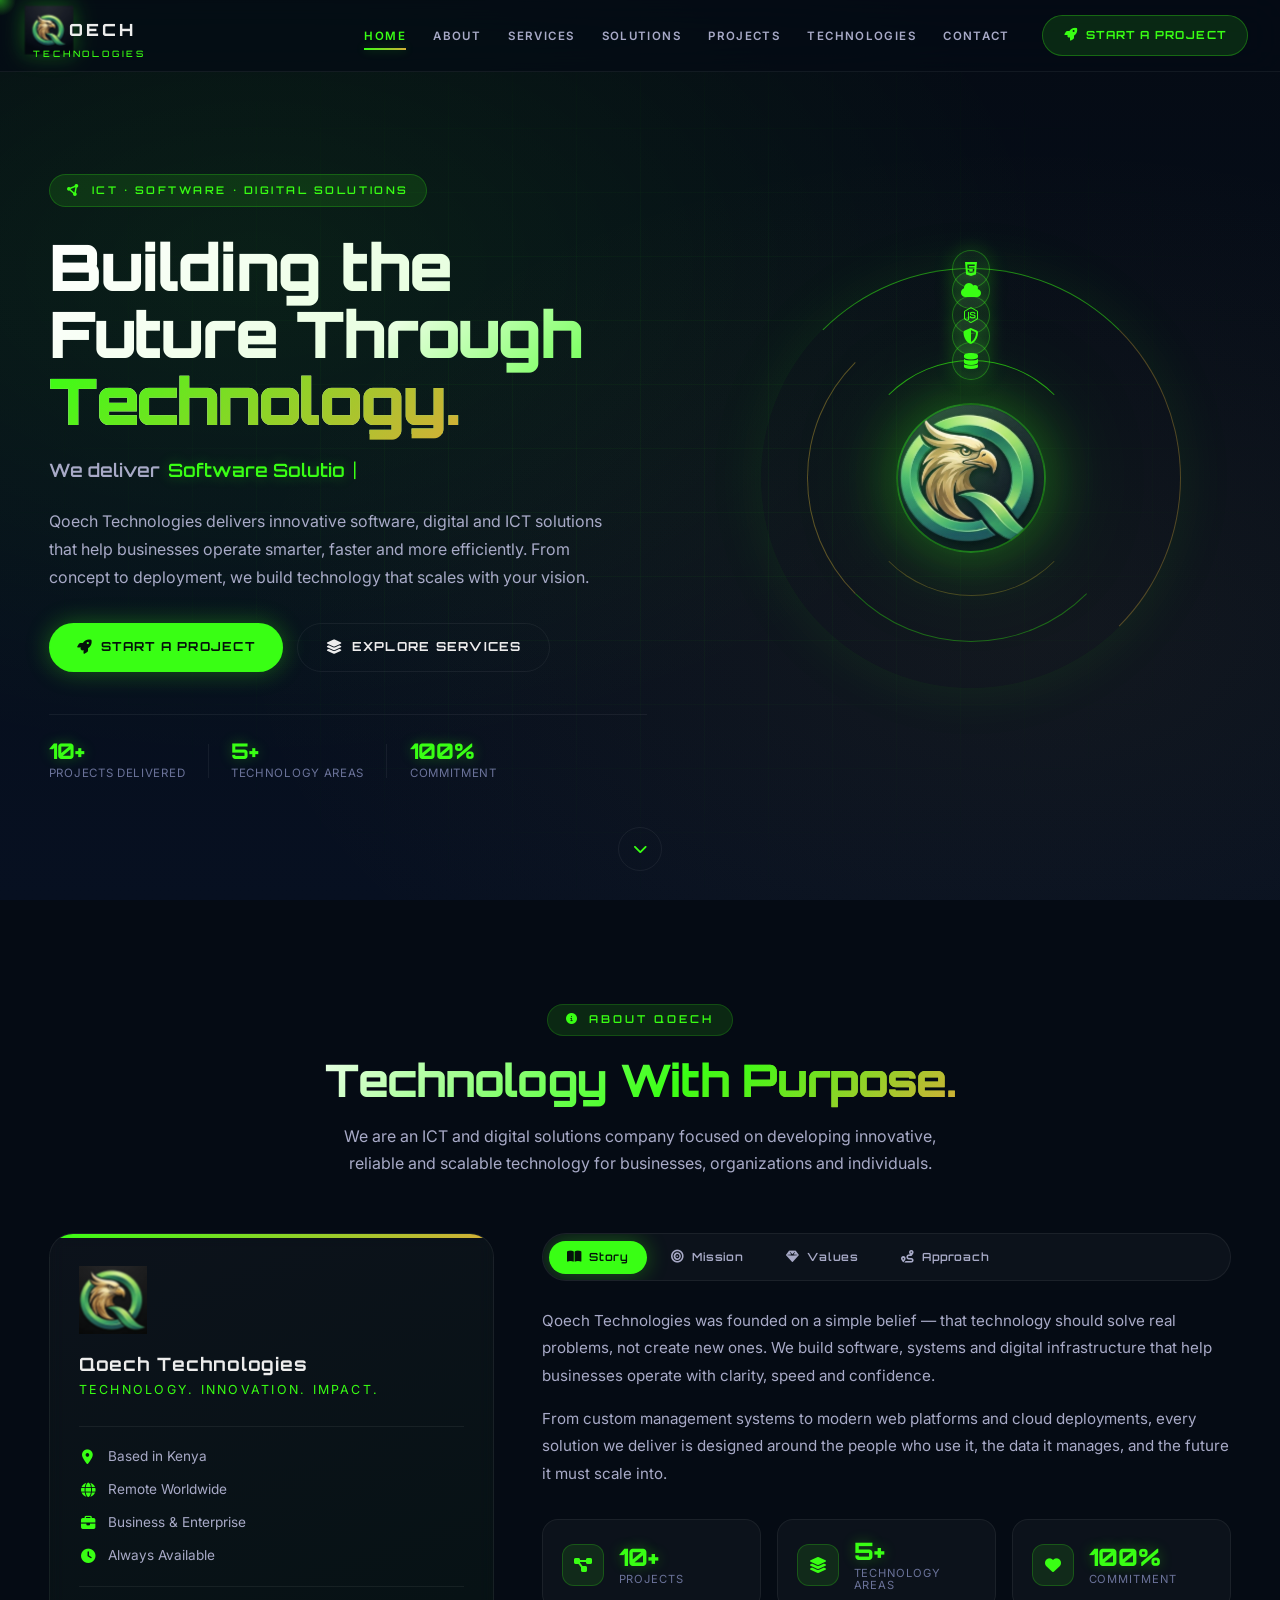
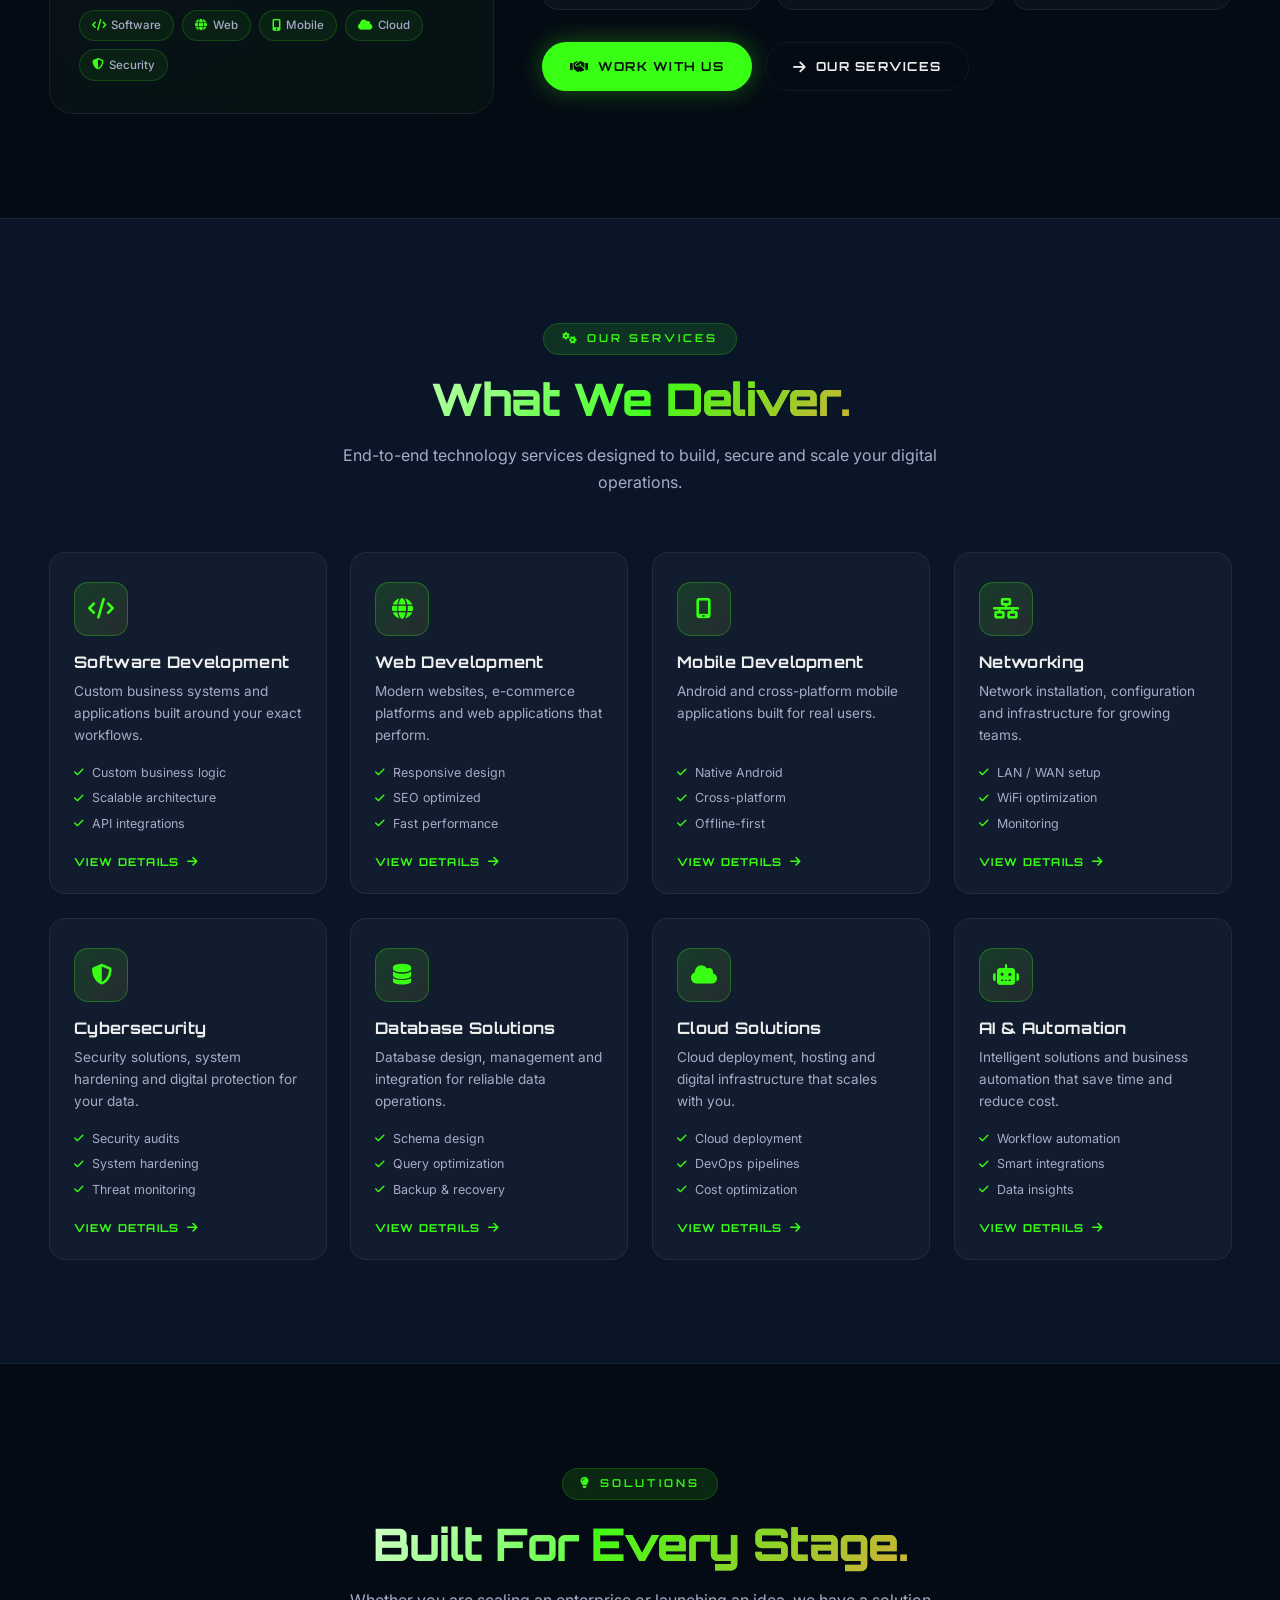
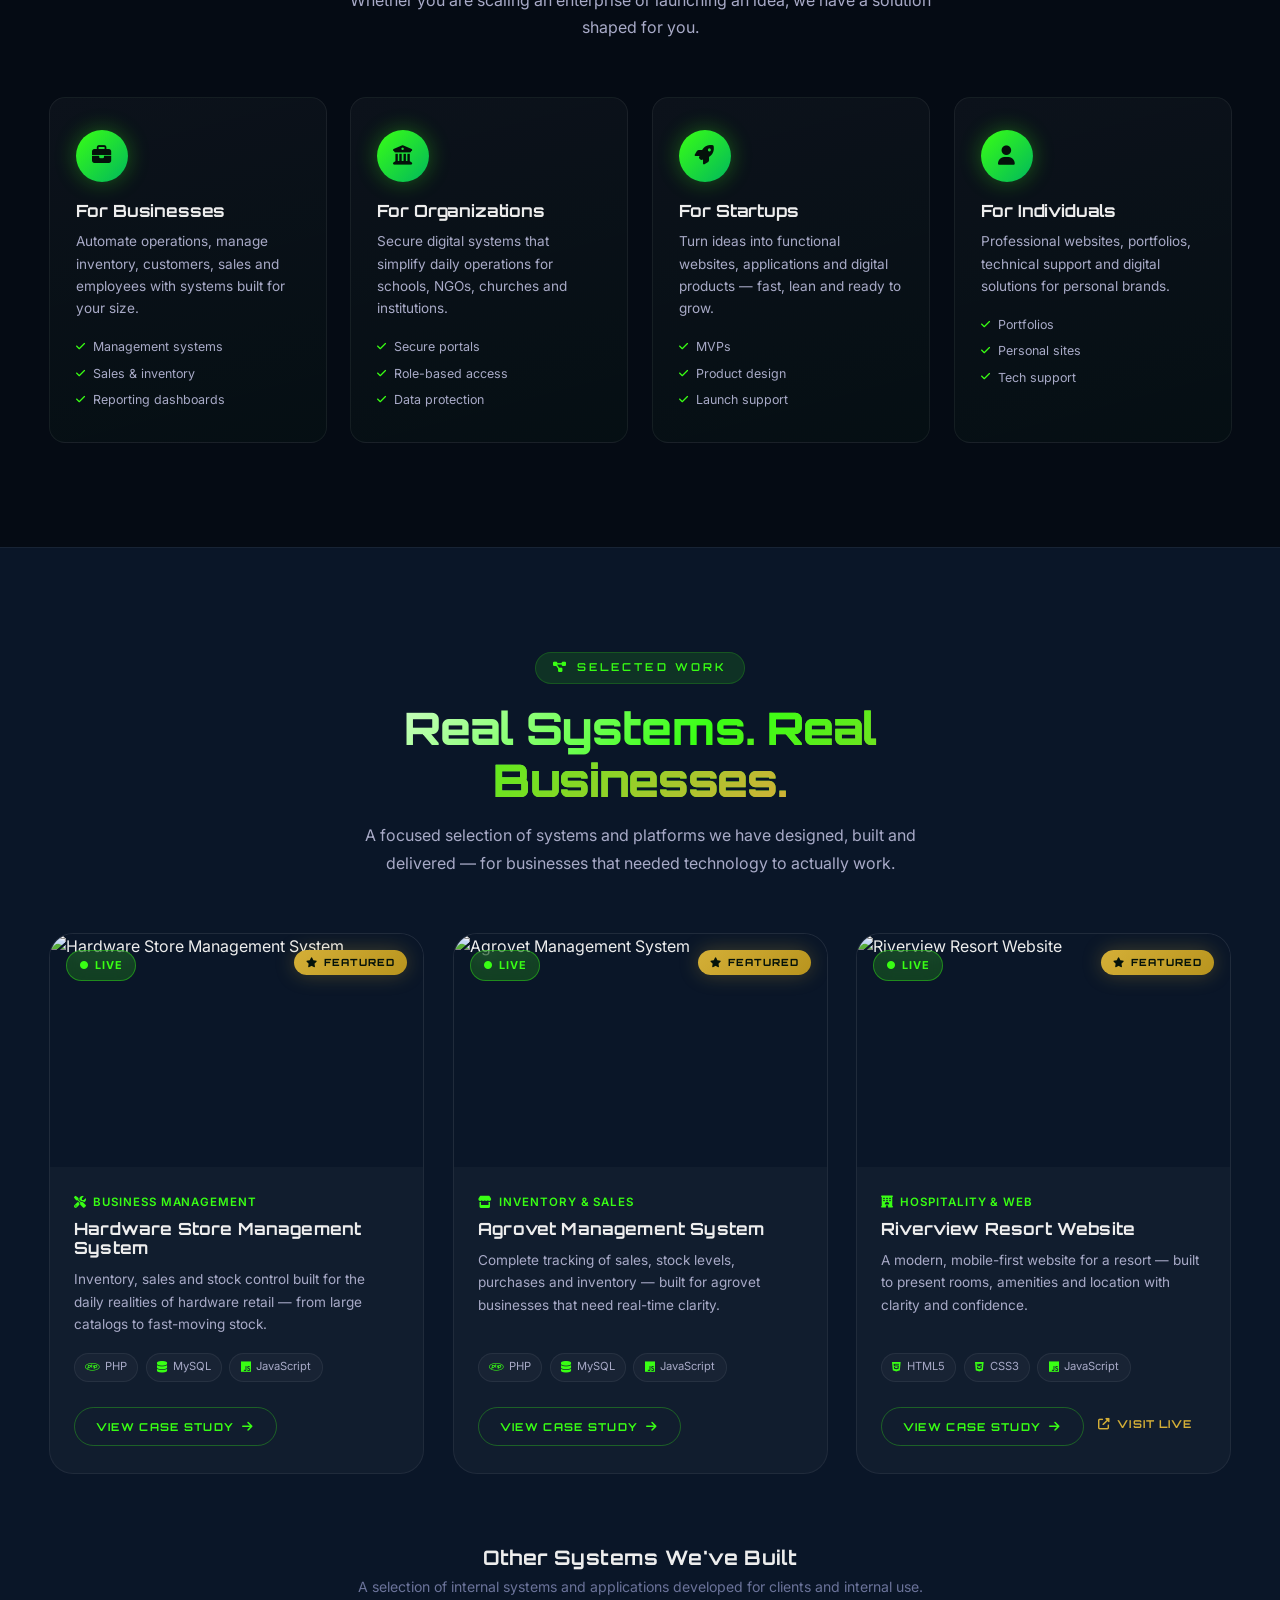
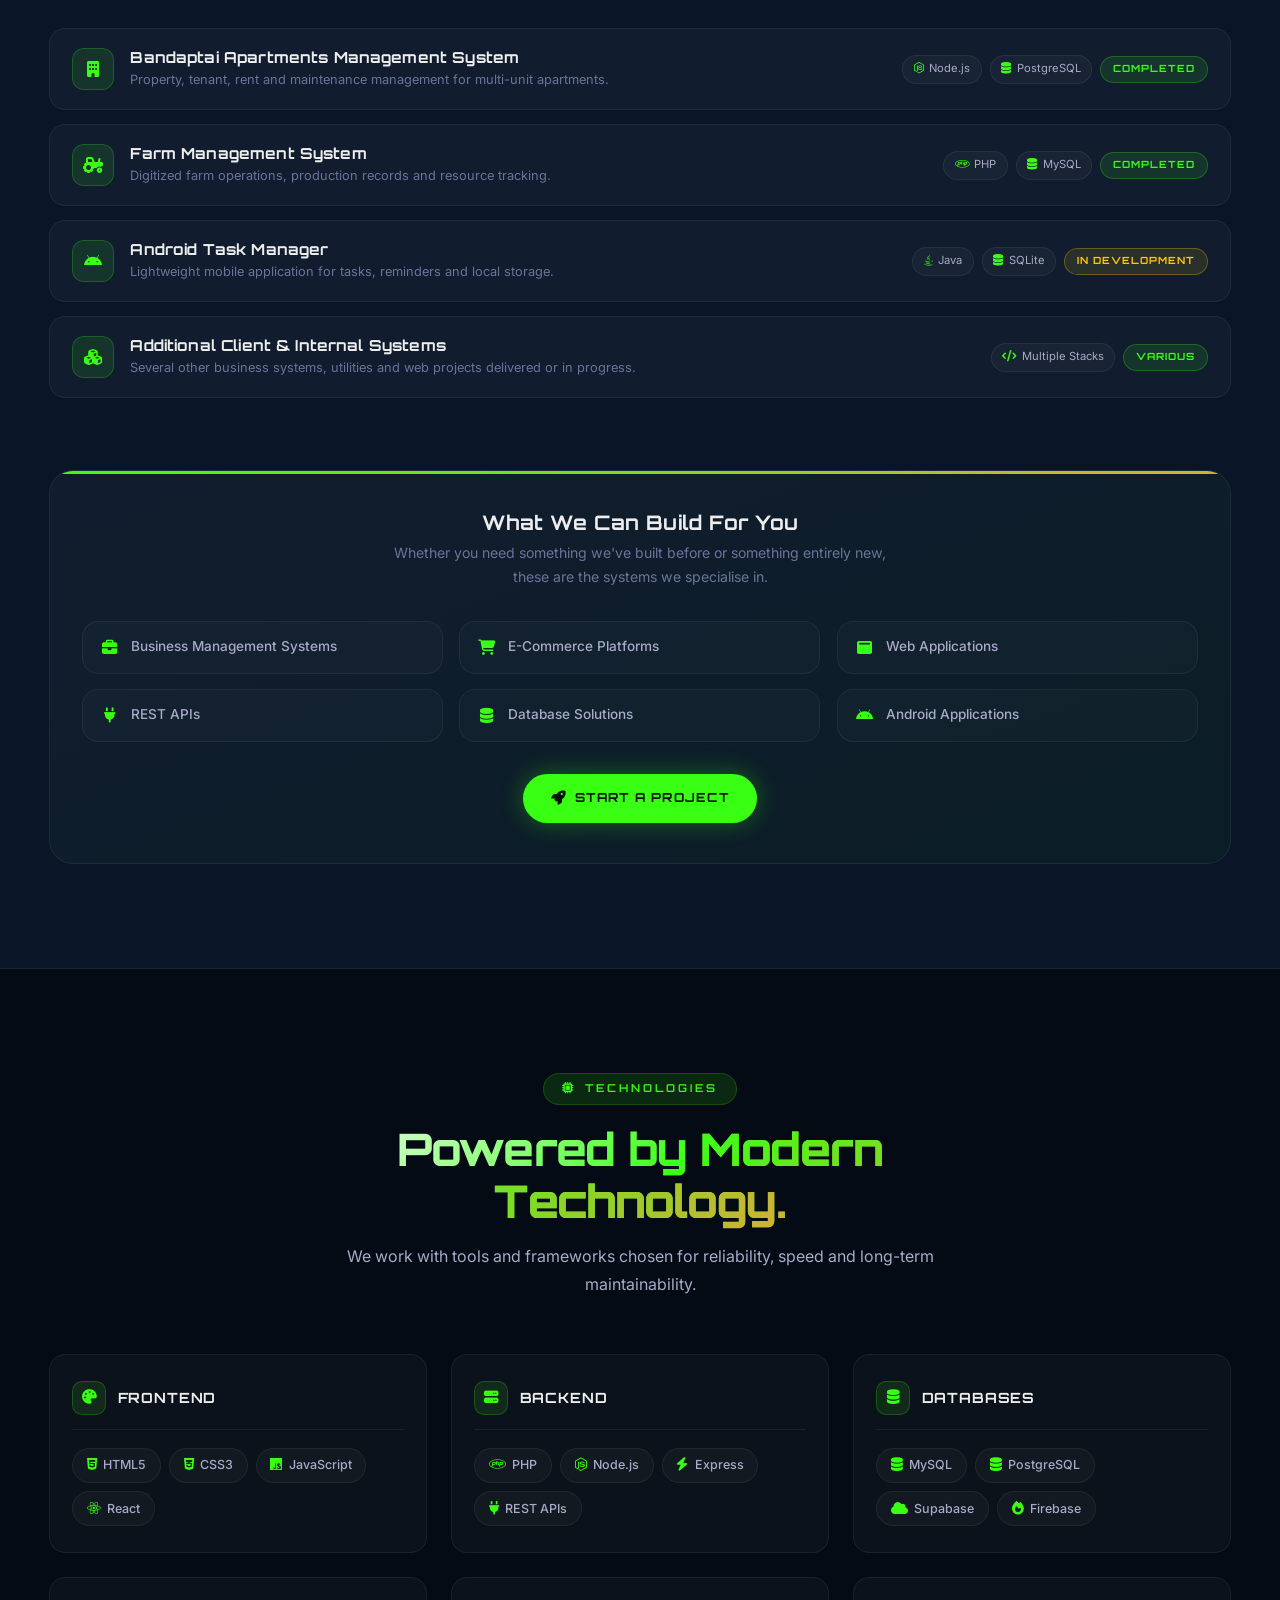
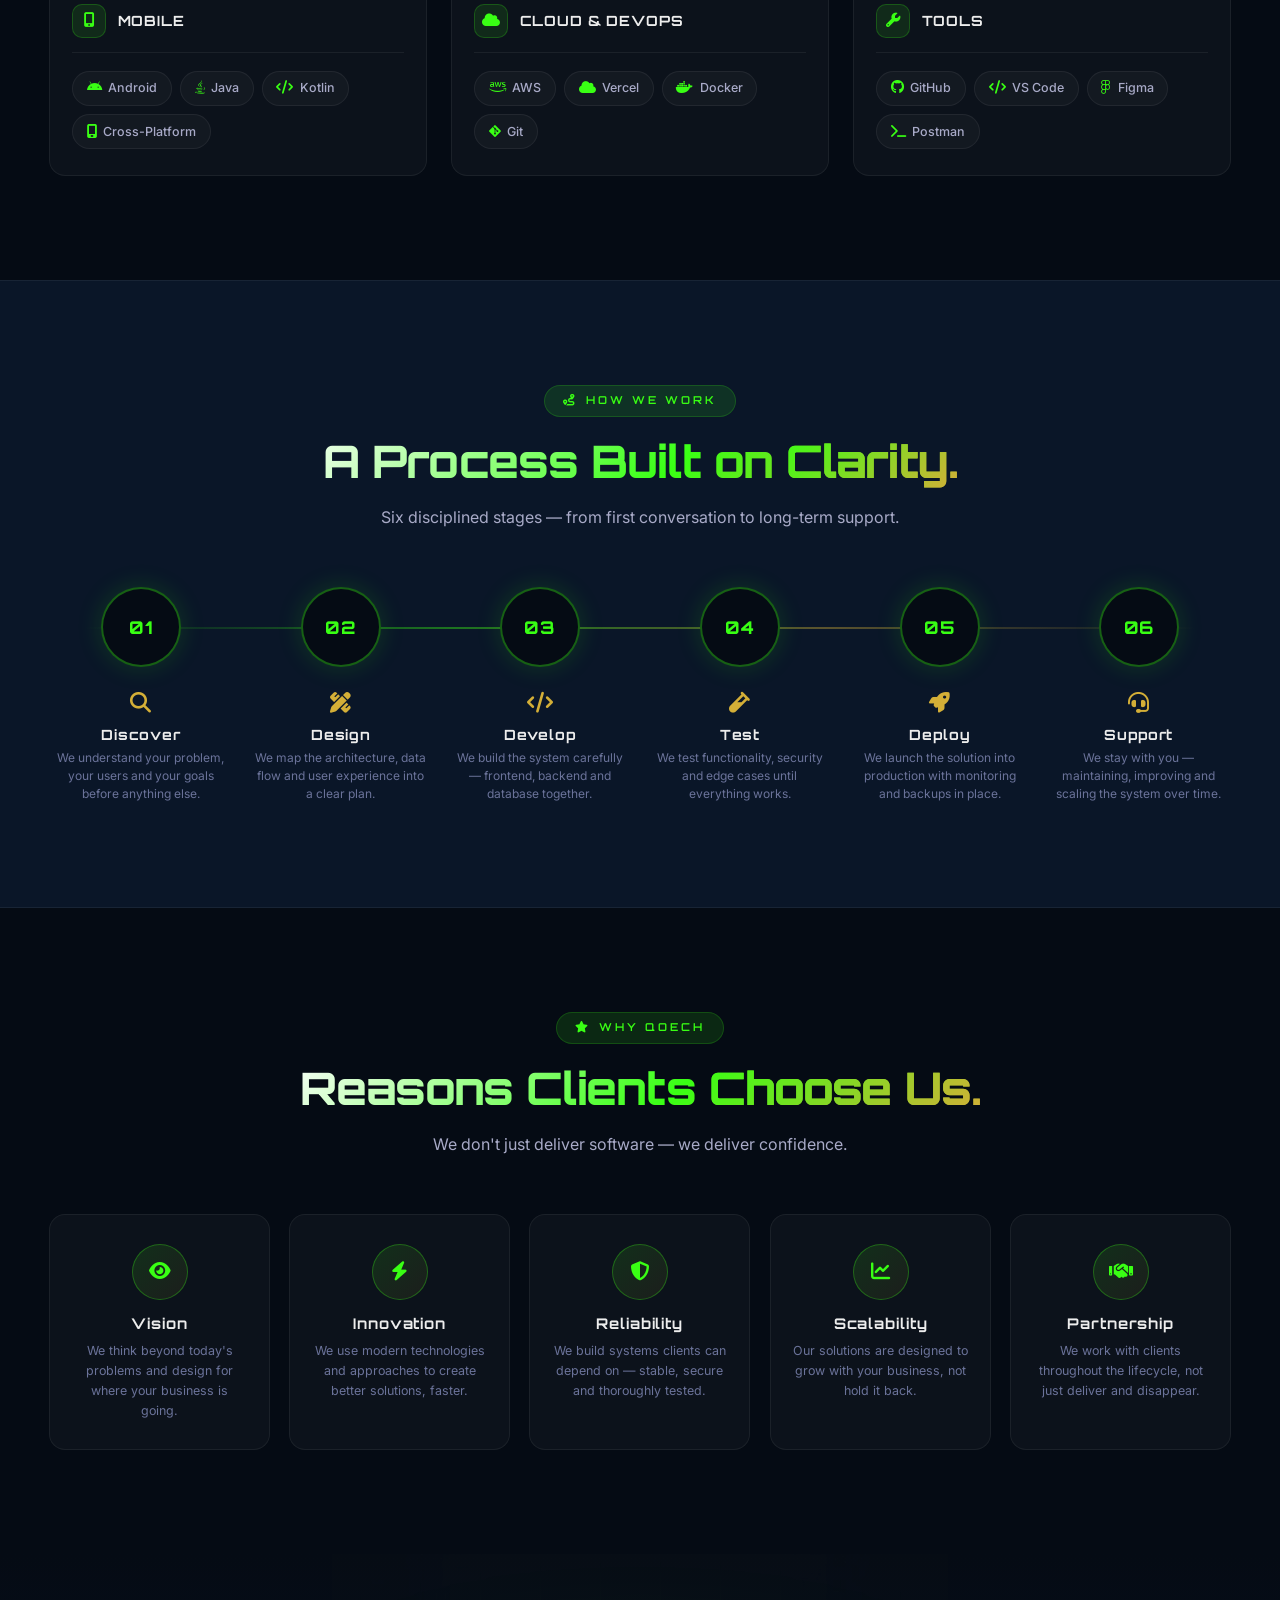
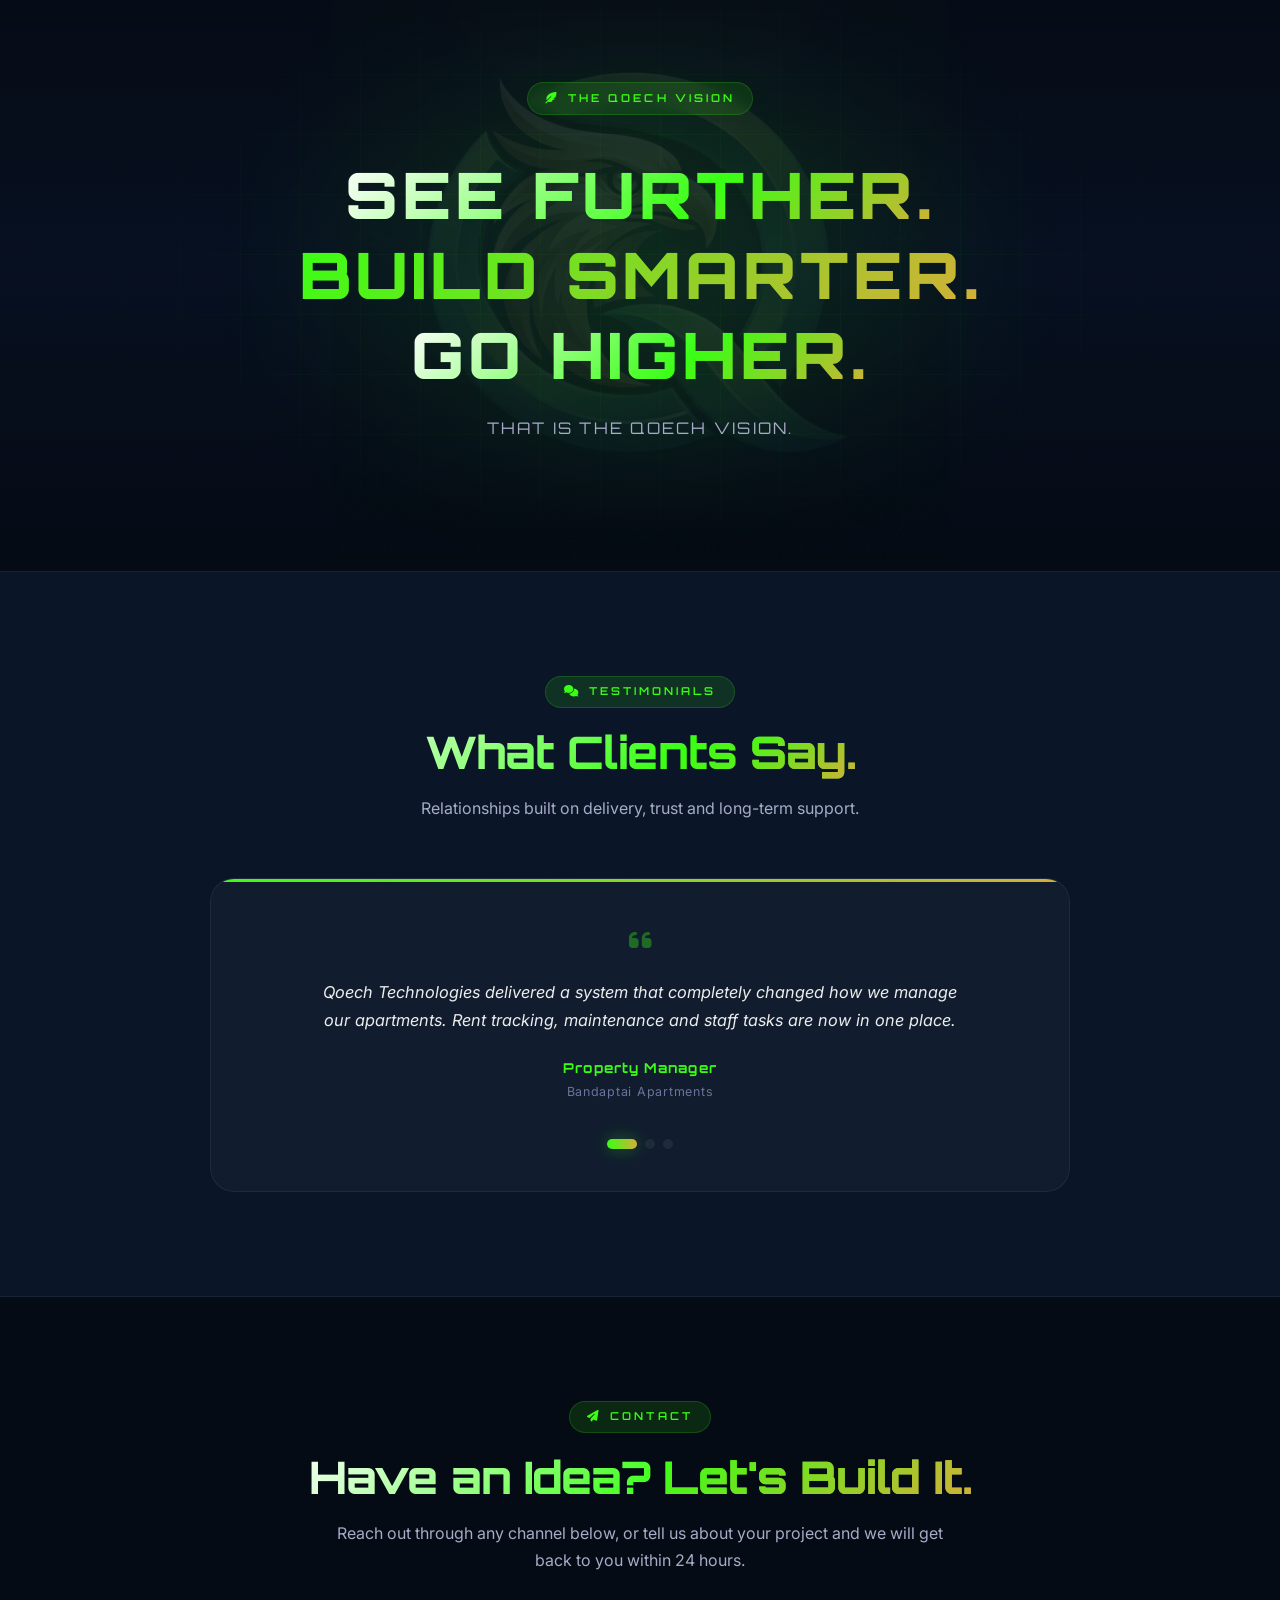
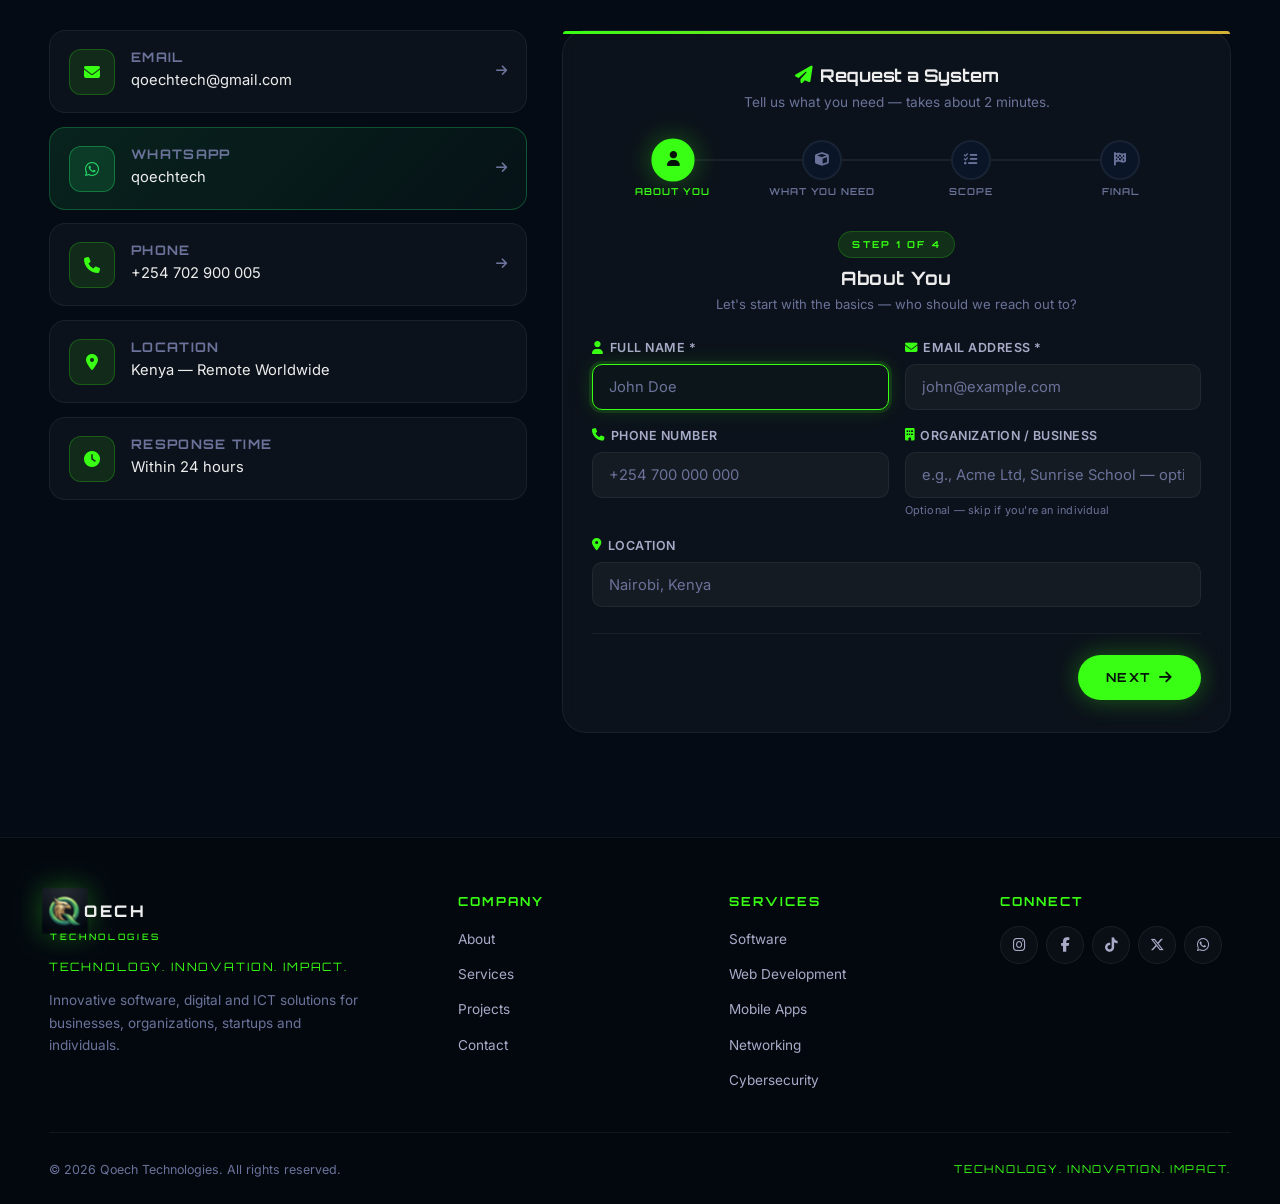
==== commit 563464d2: "Update WhatsApp username in contact card" ====
--- a/index.html
+++ b/index.html
@@ -1193,7 +1193,7 @@
             <div class="contact-icon"><i class="fab fa-whatsapp"></i></div>
             <div class="contact-body">
               <h4>WhatsApp</h4>
-              <p>@qoechtech</p>
+              <p>qoechtech</p>
             </div>
             <i class="fas fa-arrow-right contact-arrow"></i>
           </a>
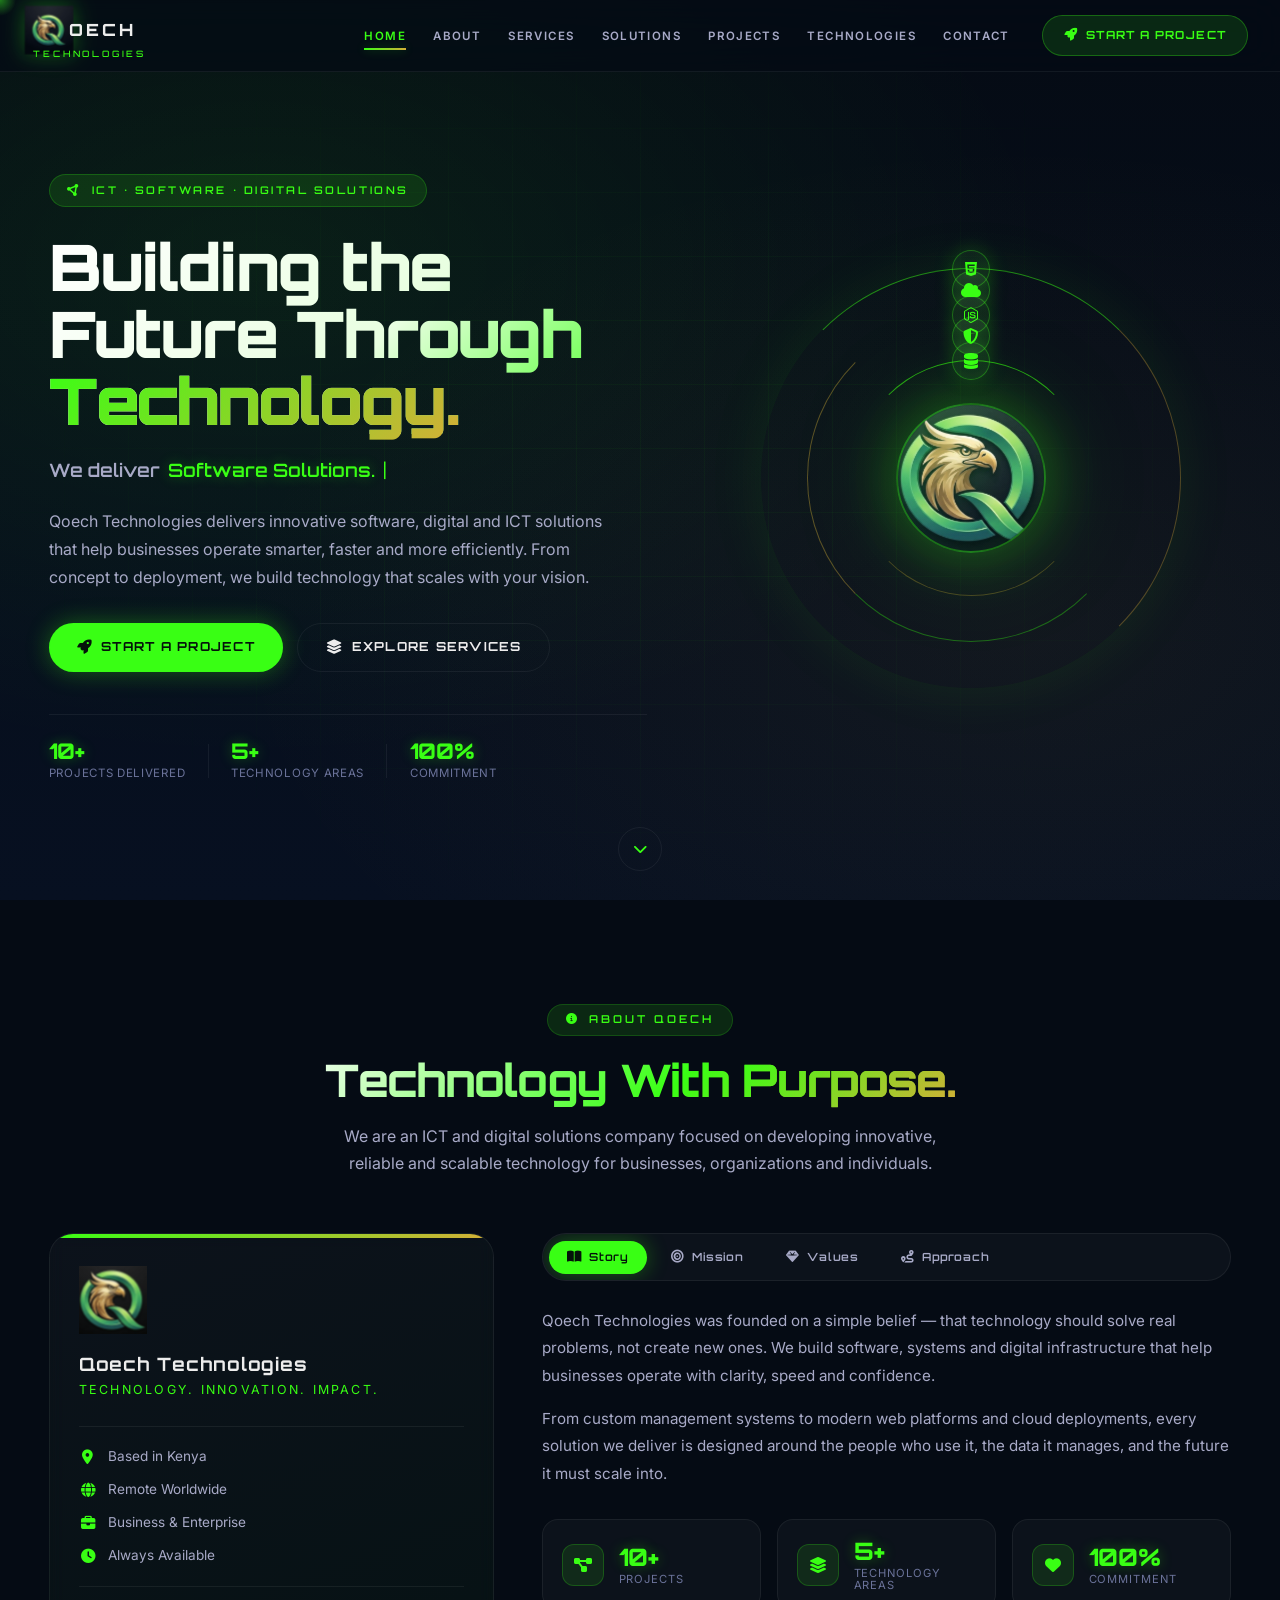
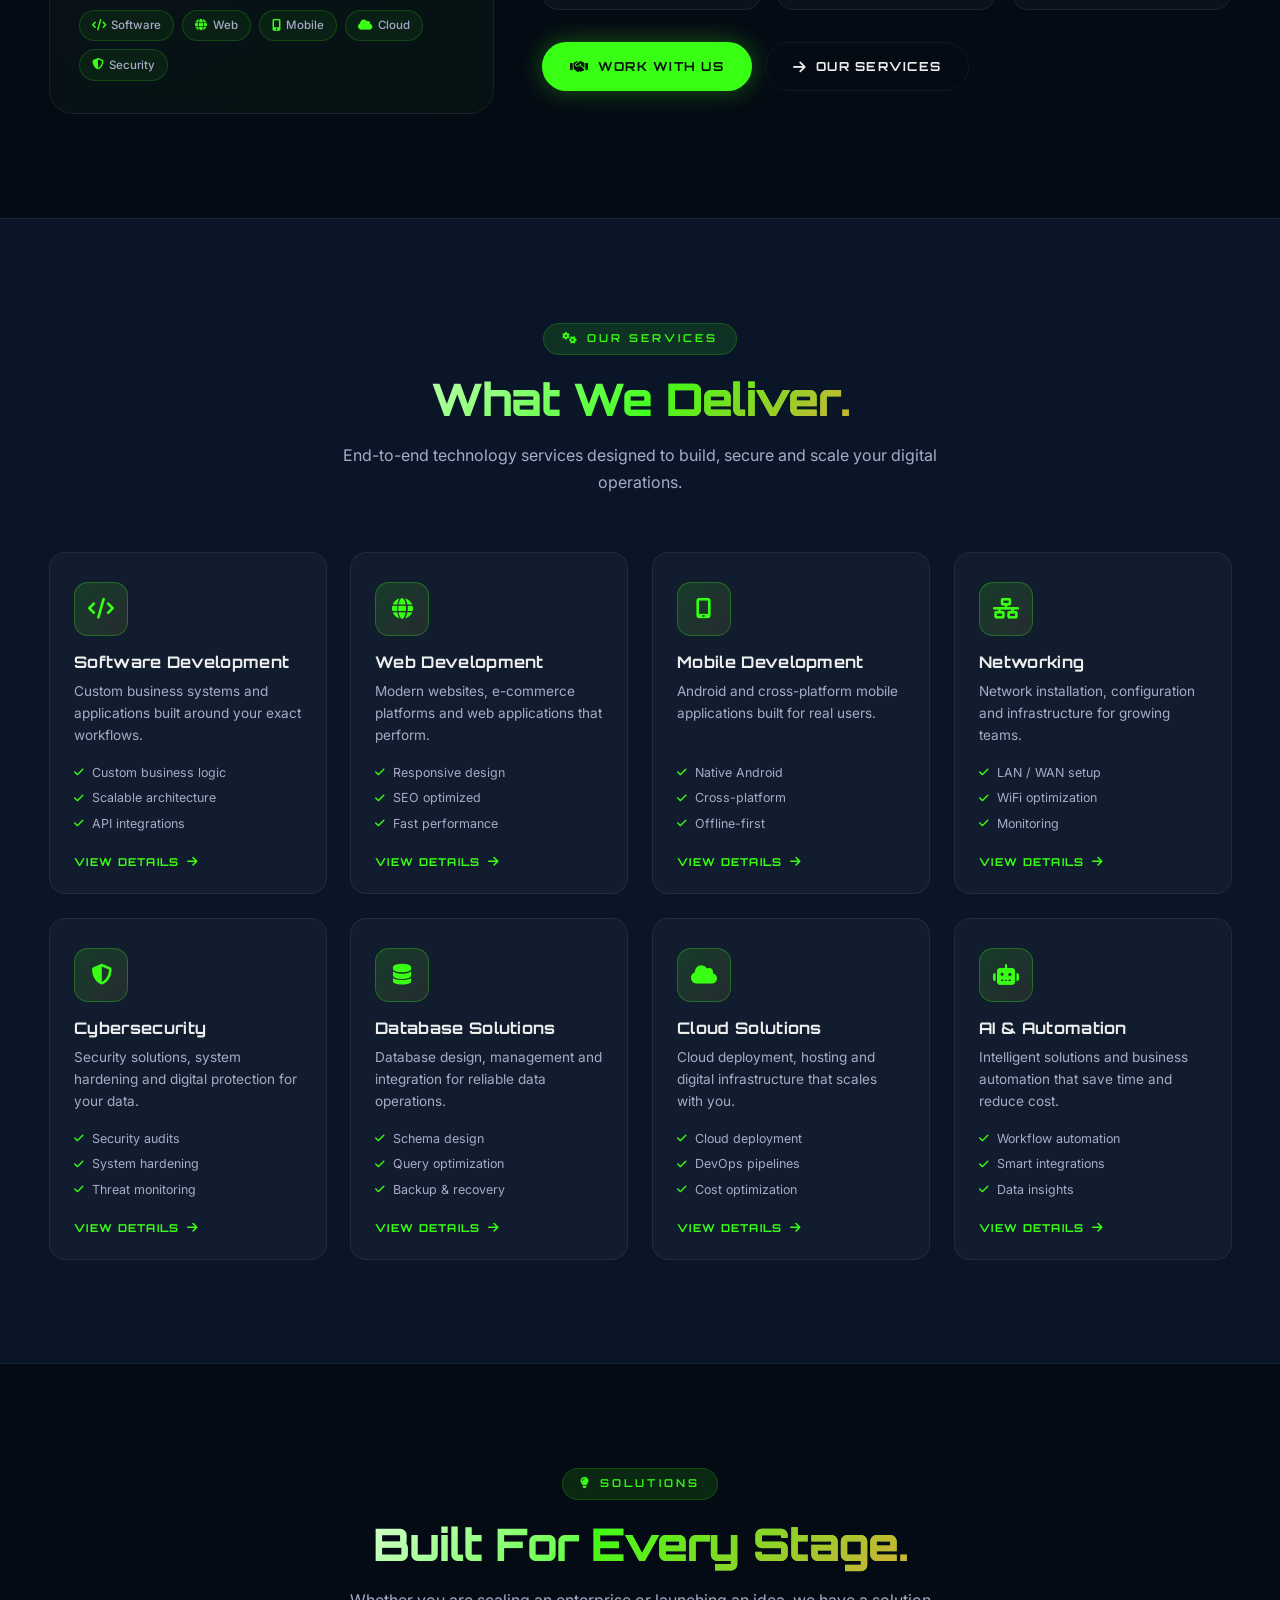
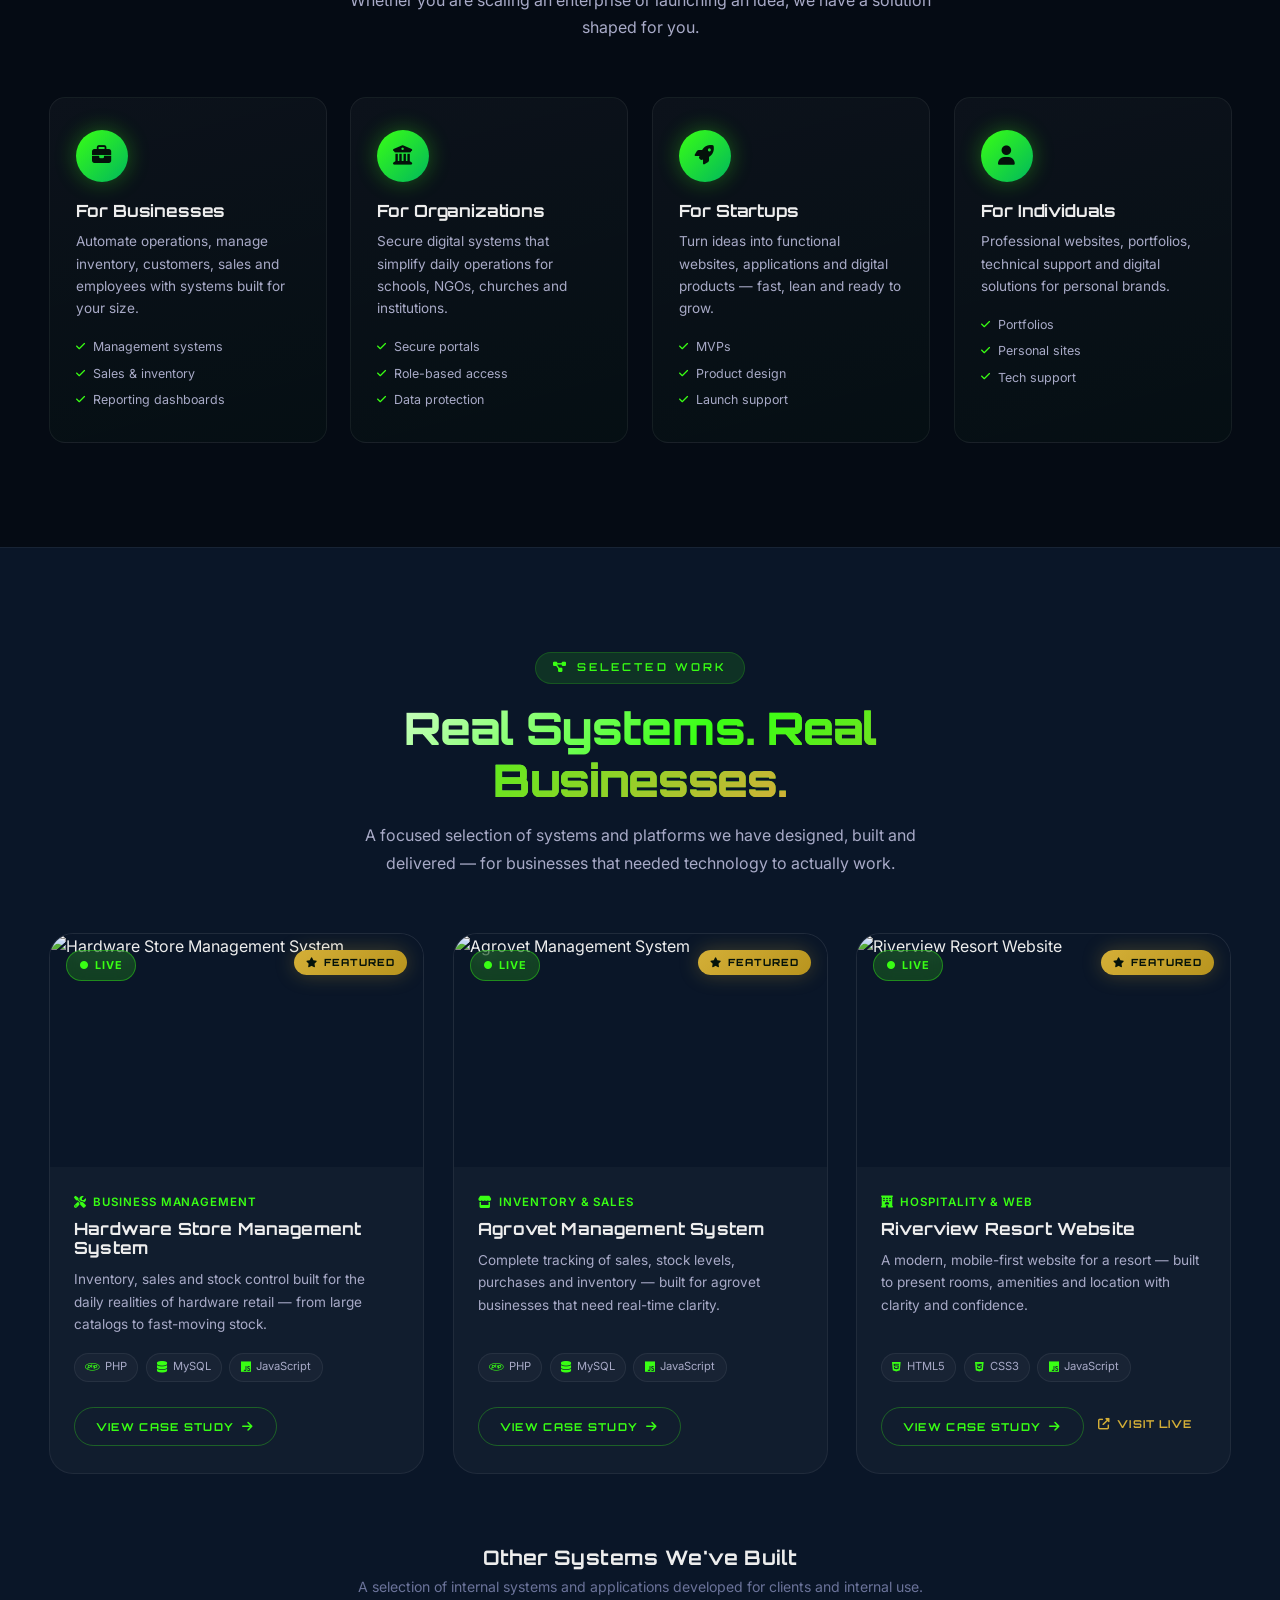
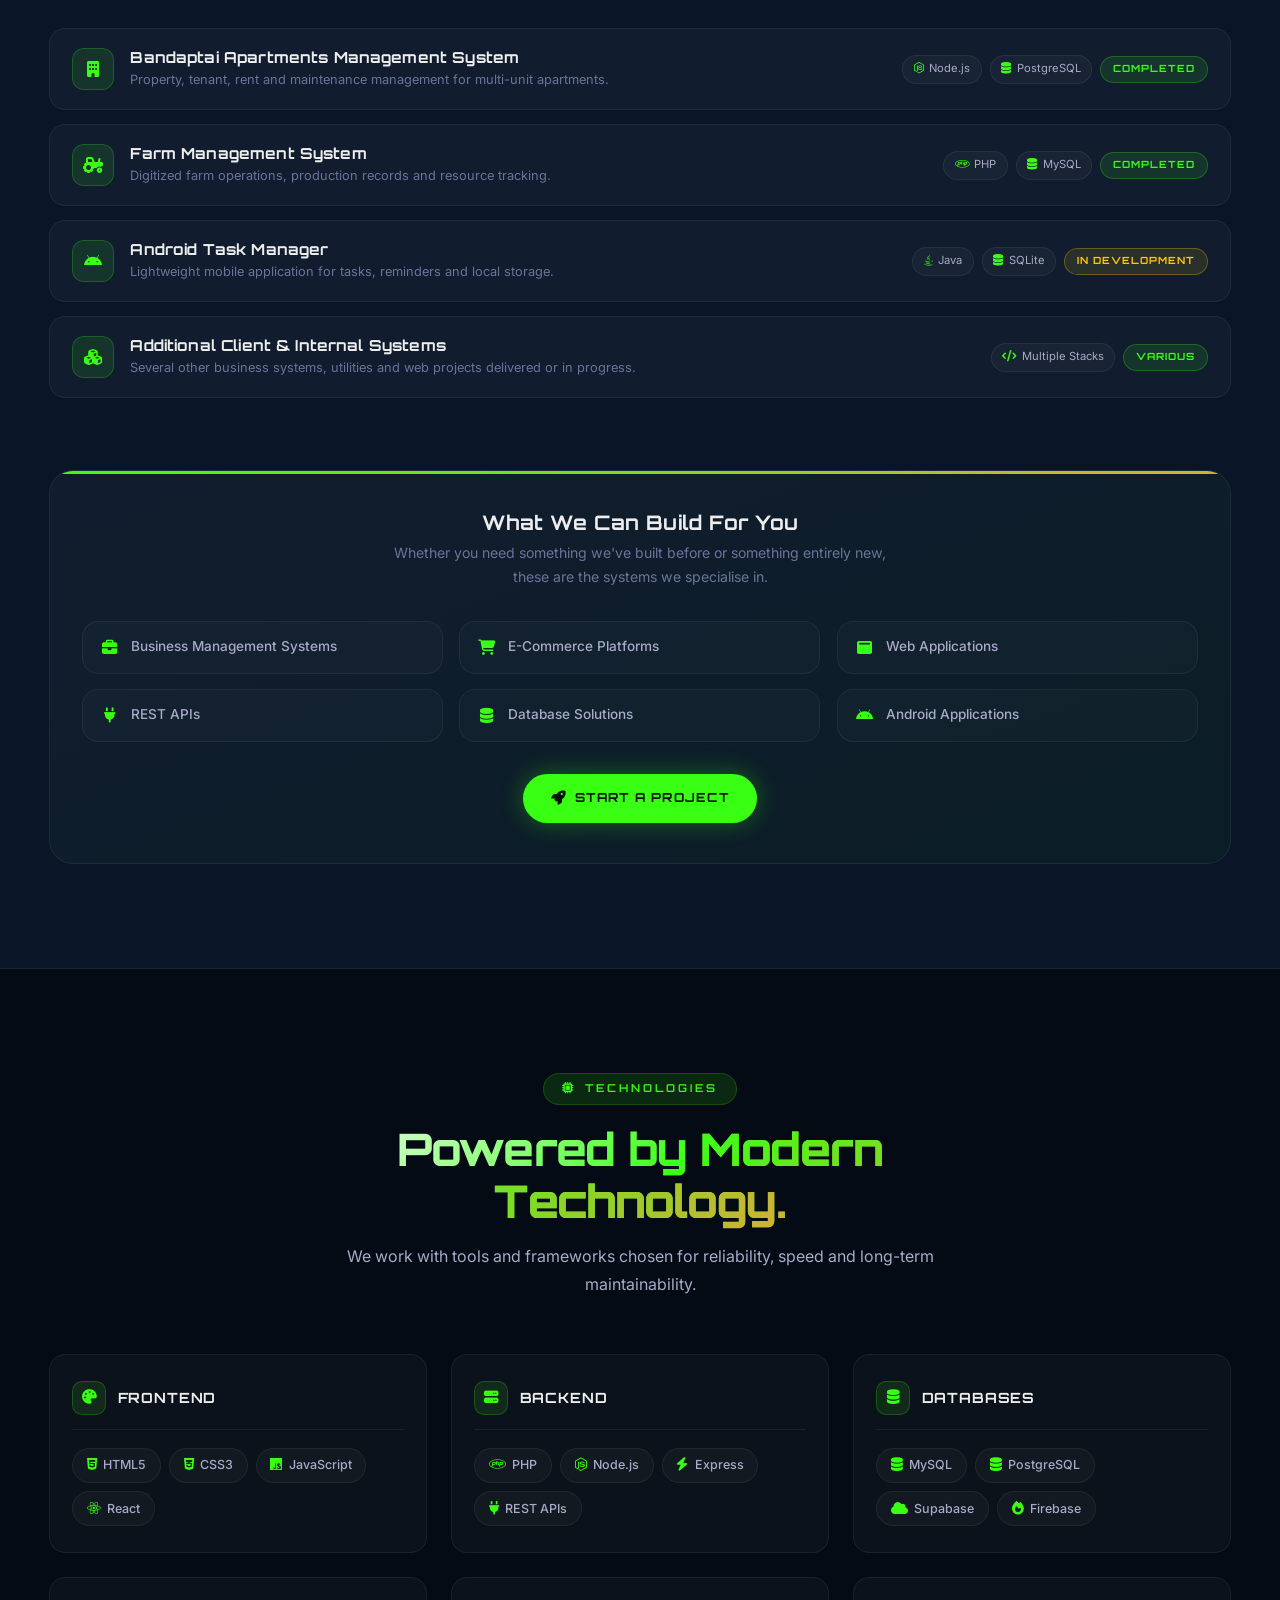
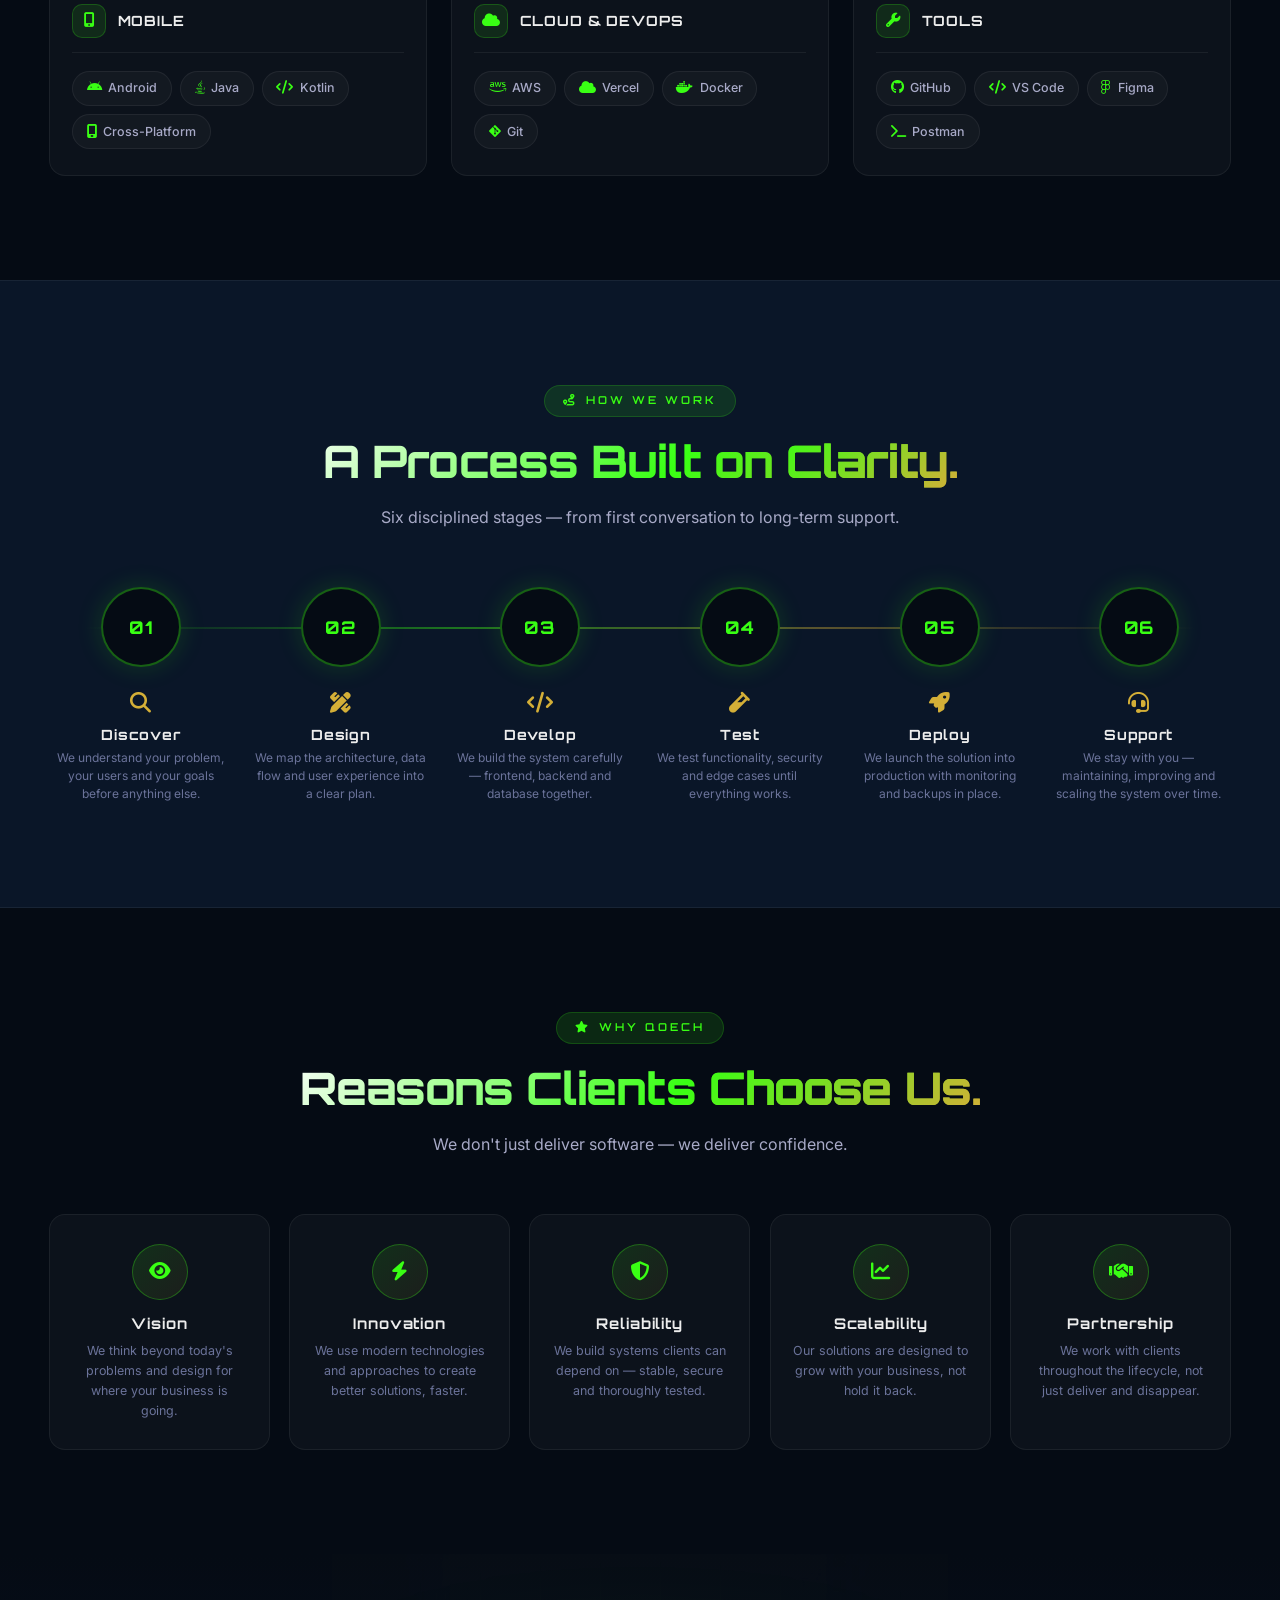
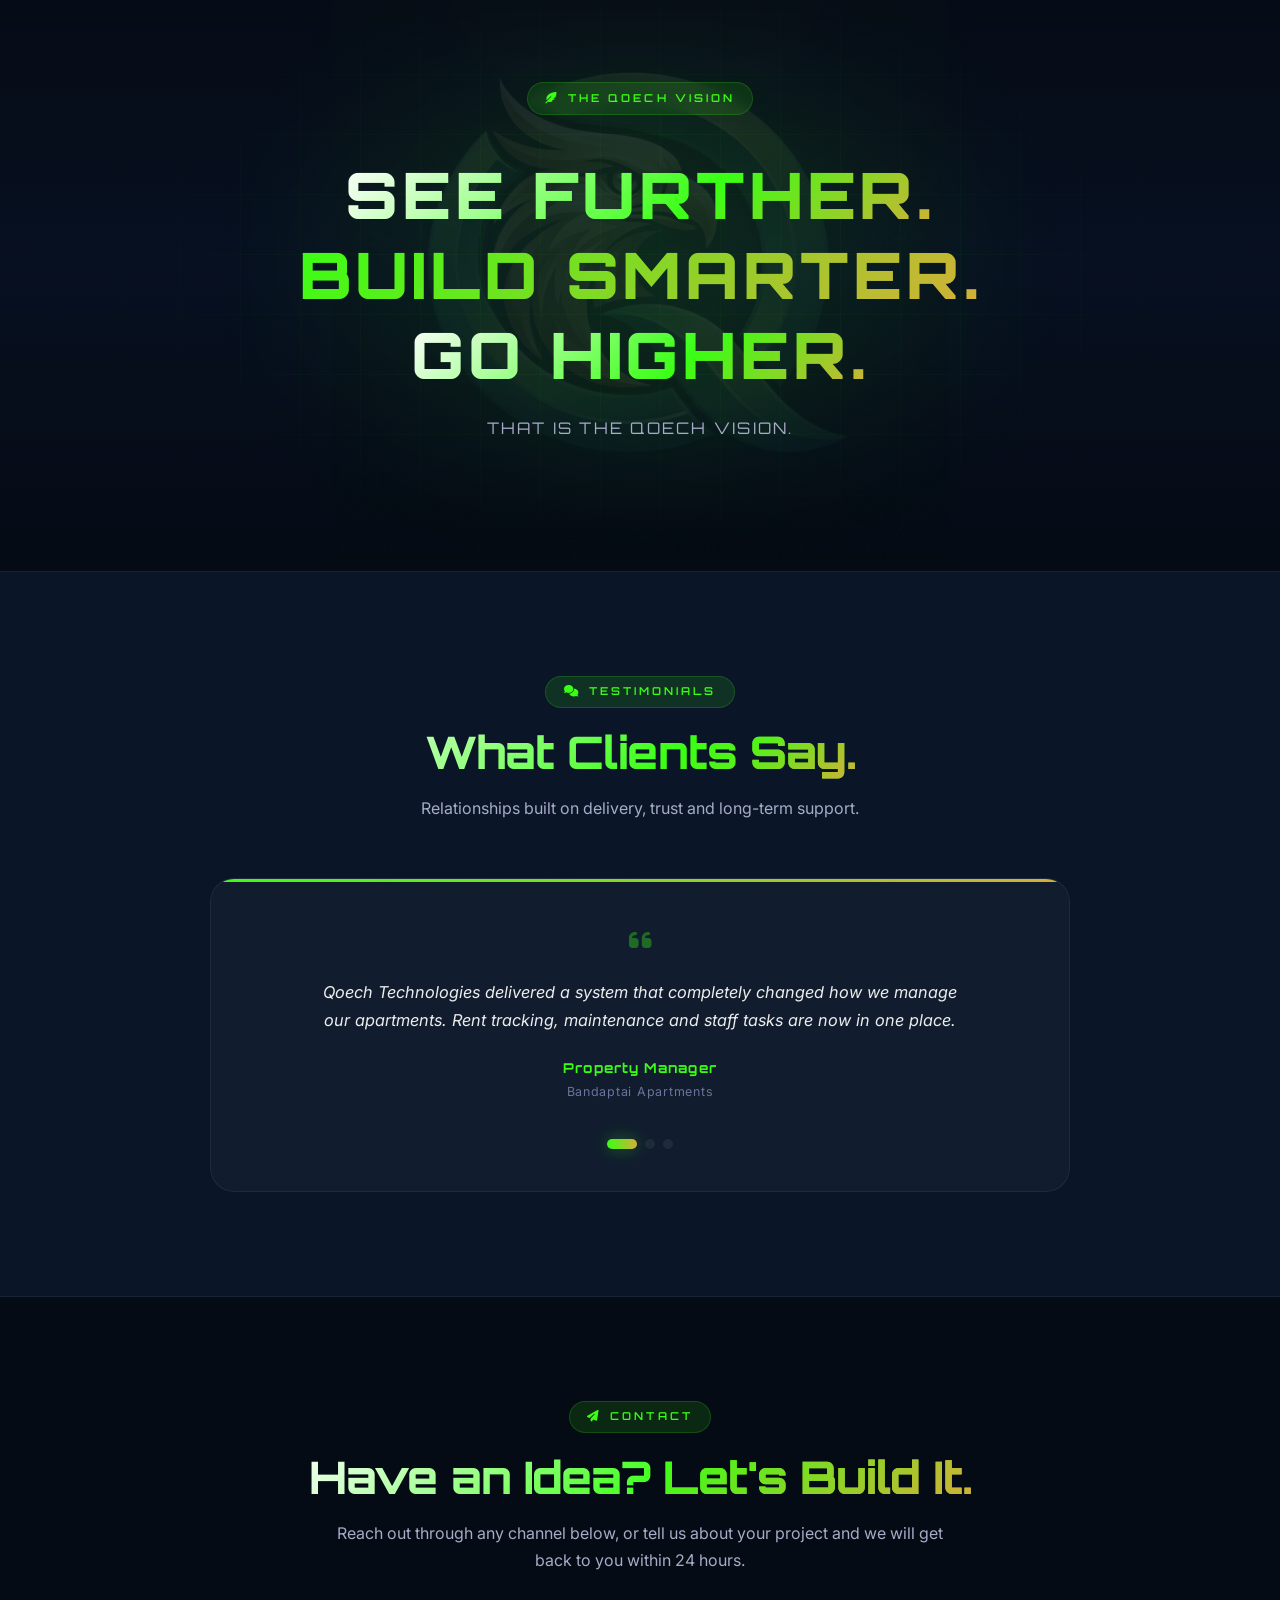
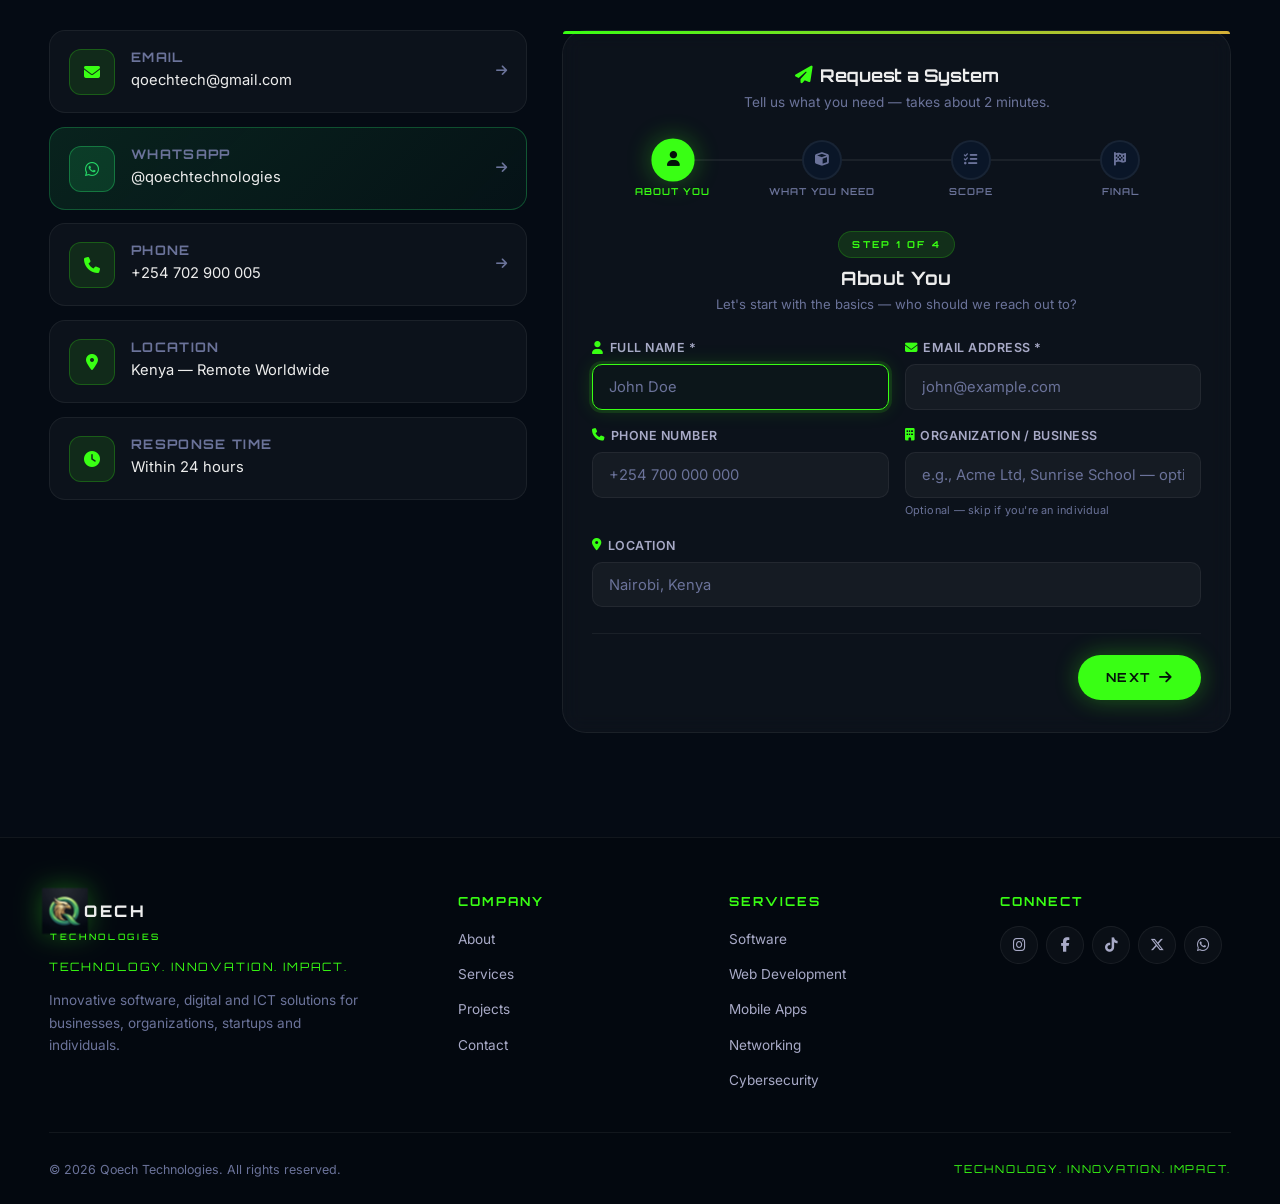
==== commit c0b90efe: "Update index.html" ====
--- a/index.html
+++ b/index.html
@@ -1189,11 +1189,11 @@
             <i class="fas fa-arrow-right contact-arrow"></i>
           </a>
 
-          <a href="https://wa.me/@qoechtech" target="_blank" rel="noopener" class="contact-card contact-whatsapp">
+          <a href="https://wa.me/254702900005" target="_blank" rel="noopener" class="contact-card contact-whatsapp">
             <div class="contact-icon"><i class="fab fa-whatsapp"></i></div>
             <div class="contact-body">
               <h4>WhatsApp</h4>
-              <p>qoechtech</p>
+              <p>@qoechtechnologies</p>
             </div>
             <i class="fas fa-arrow-right contact-arrow"></i>
           </a>
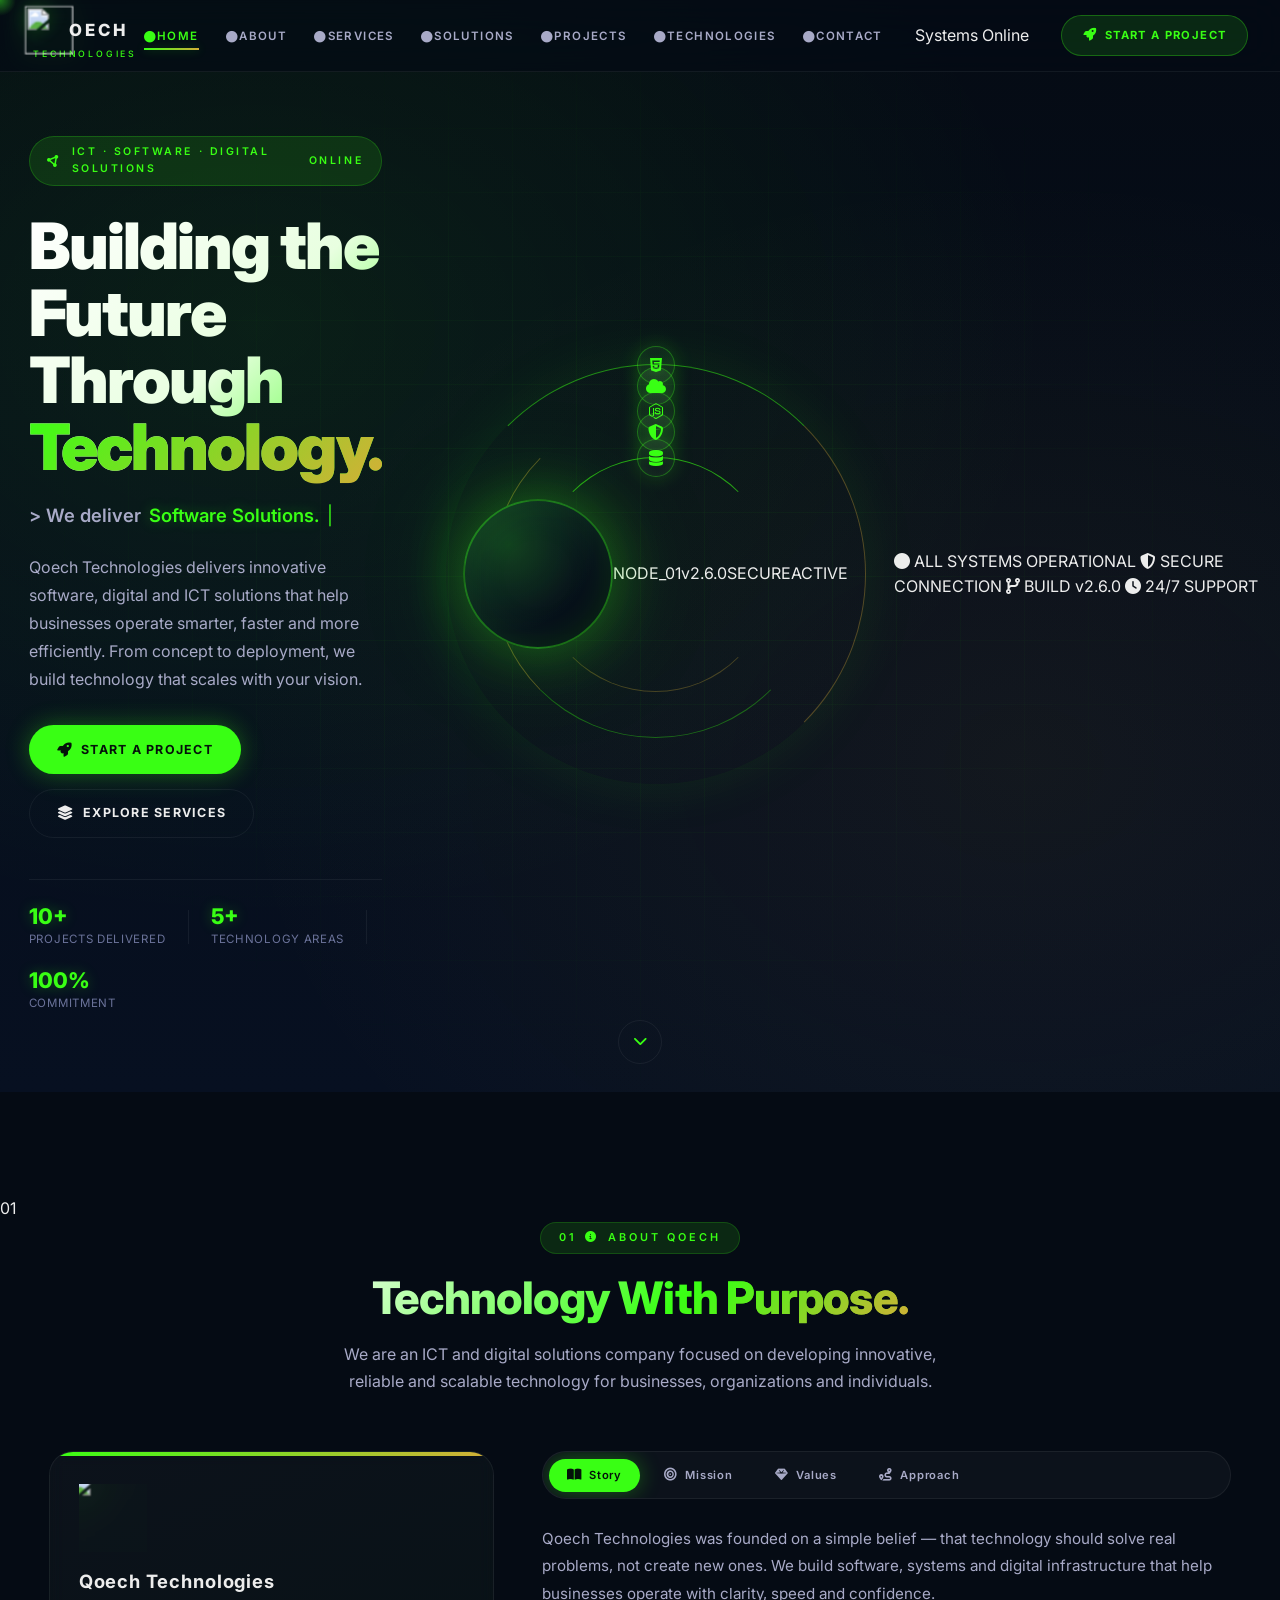
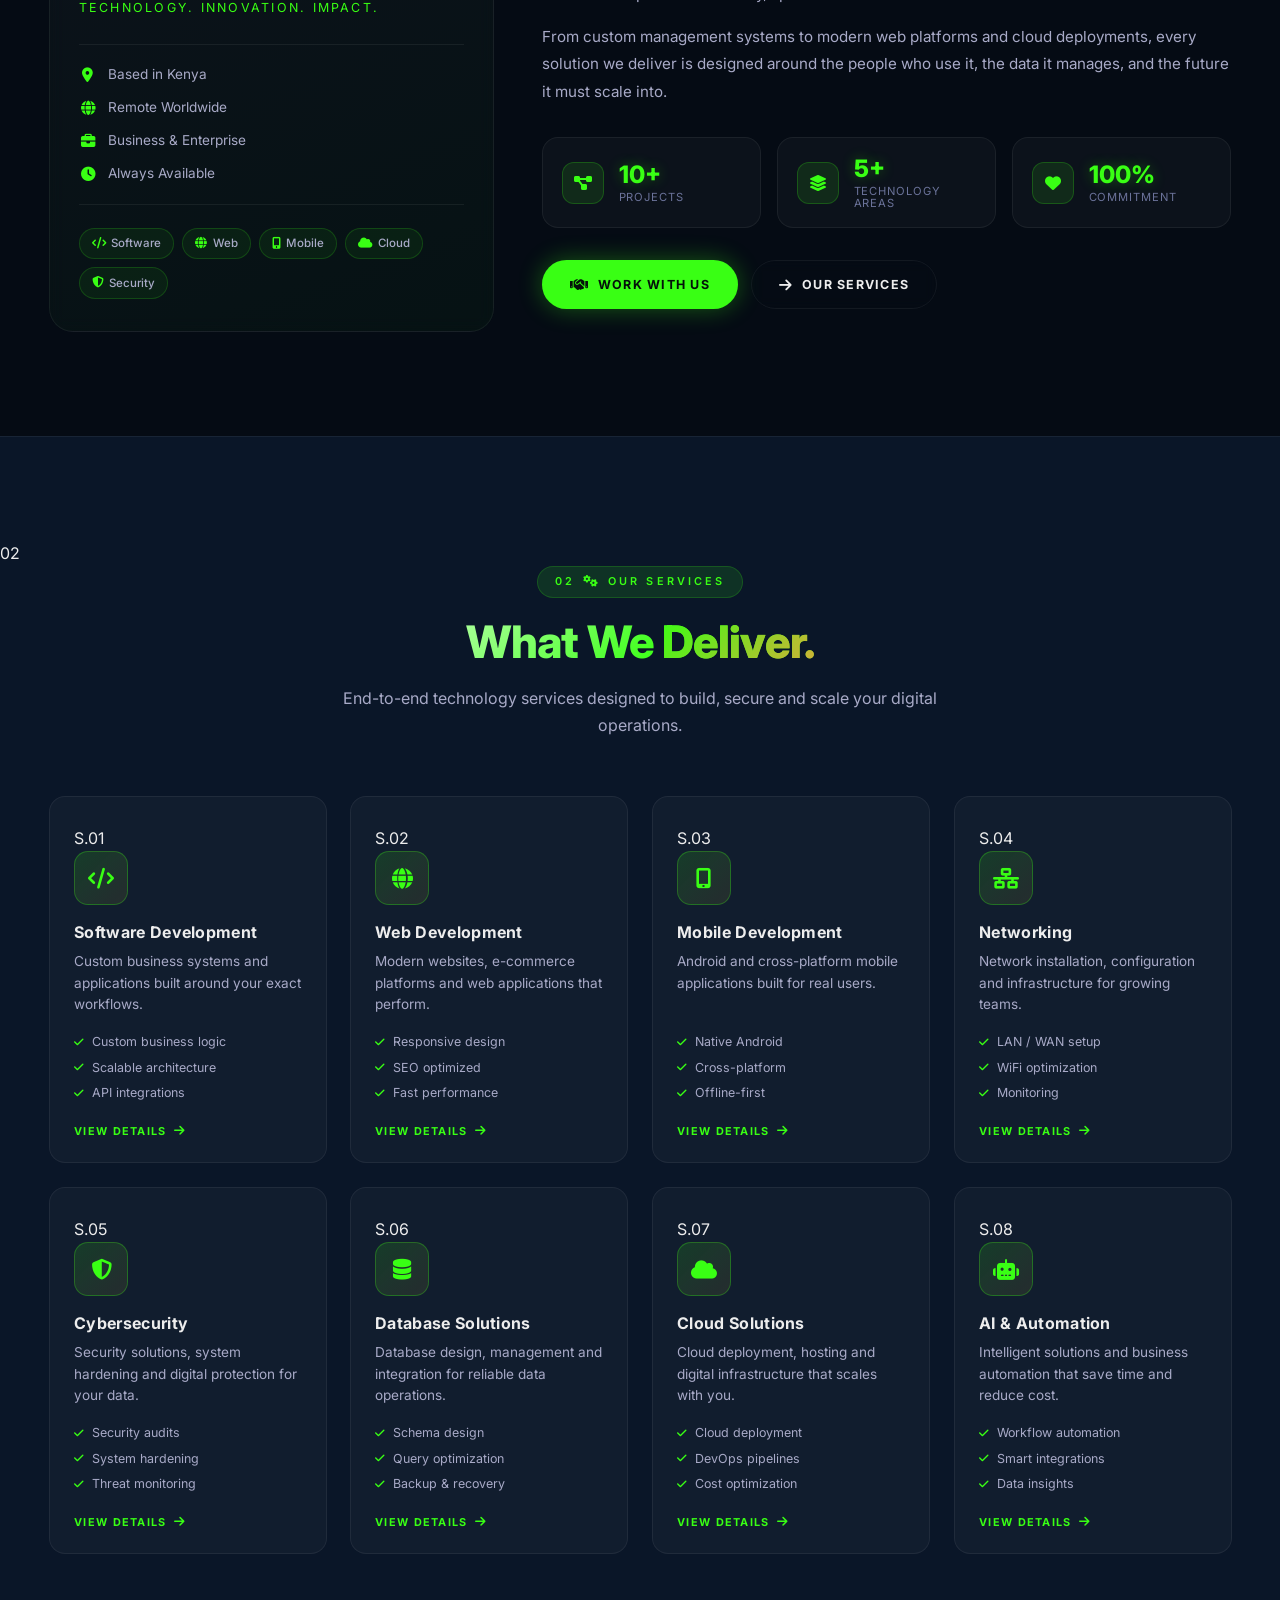
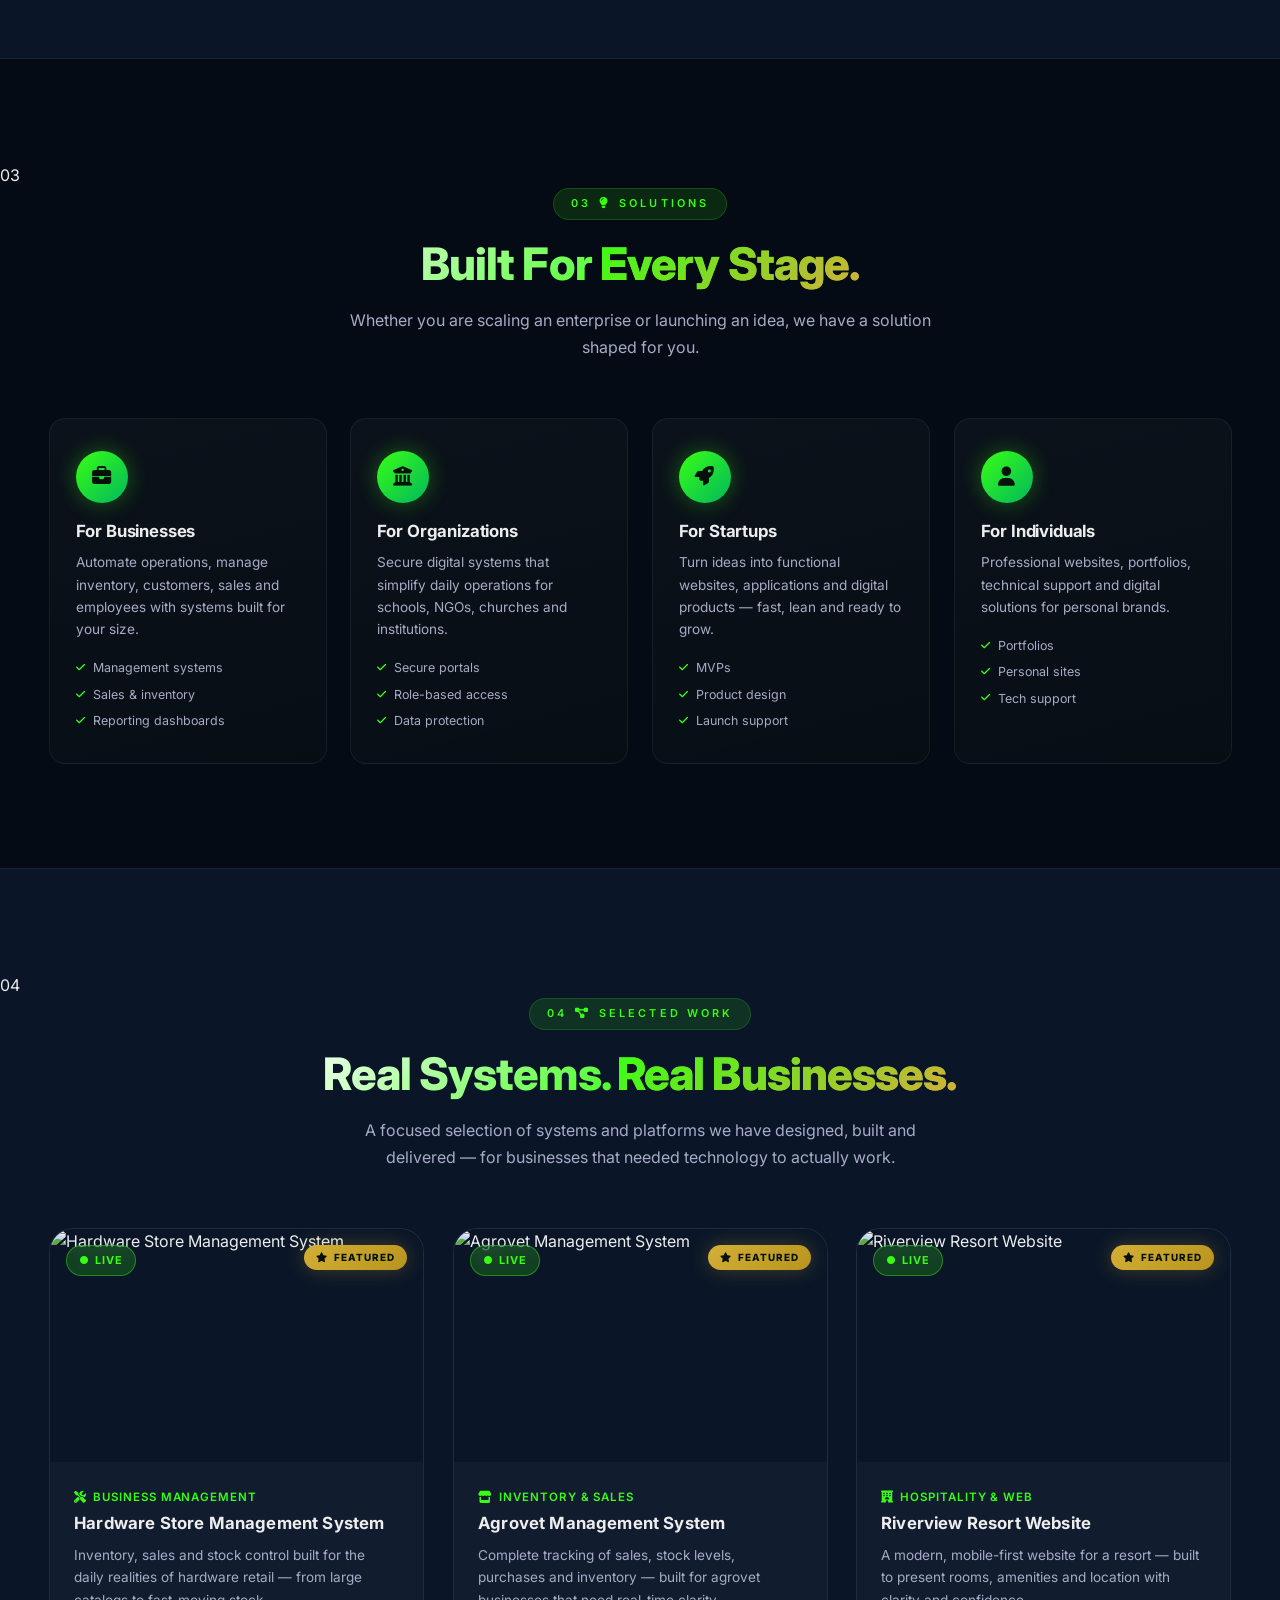
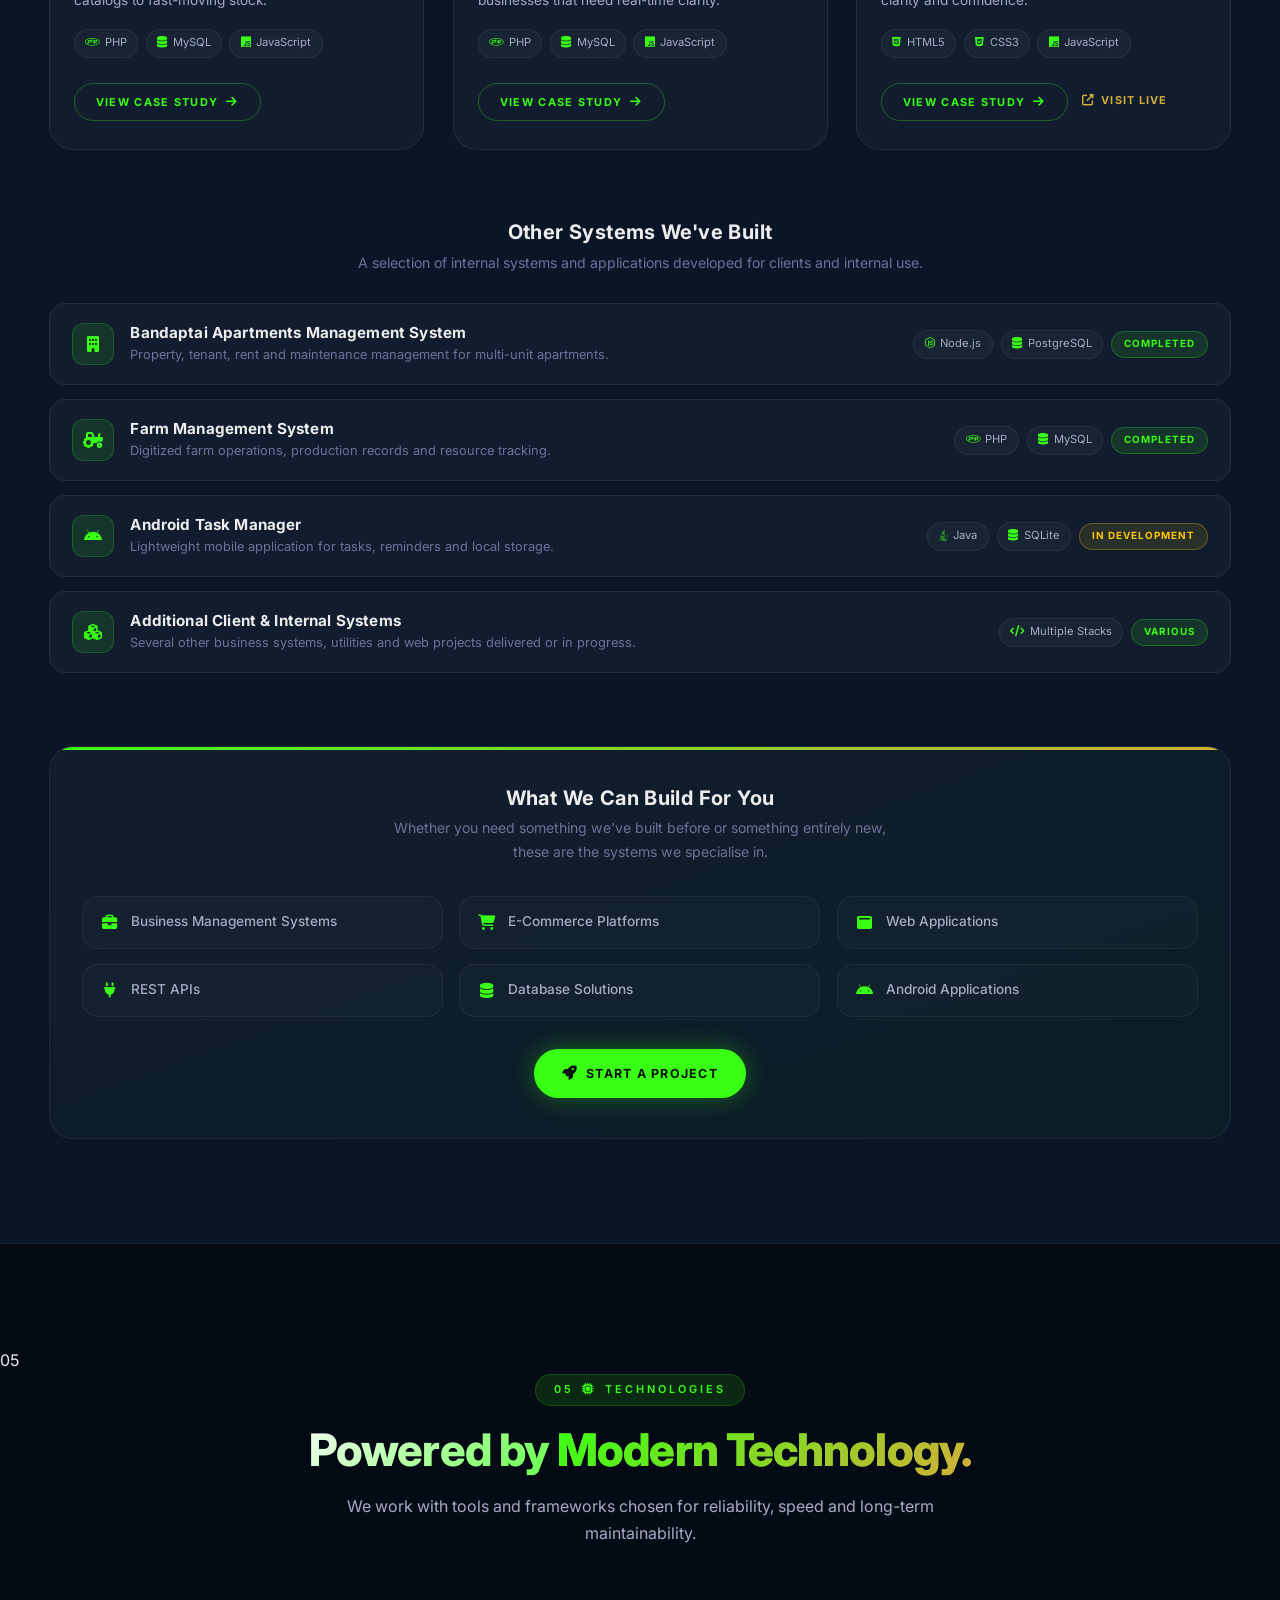
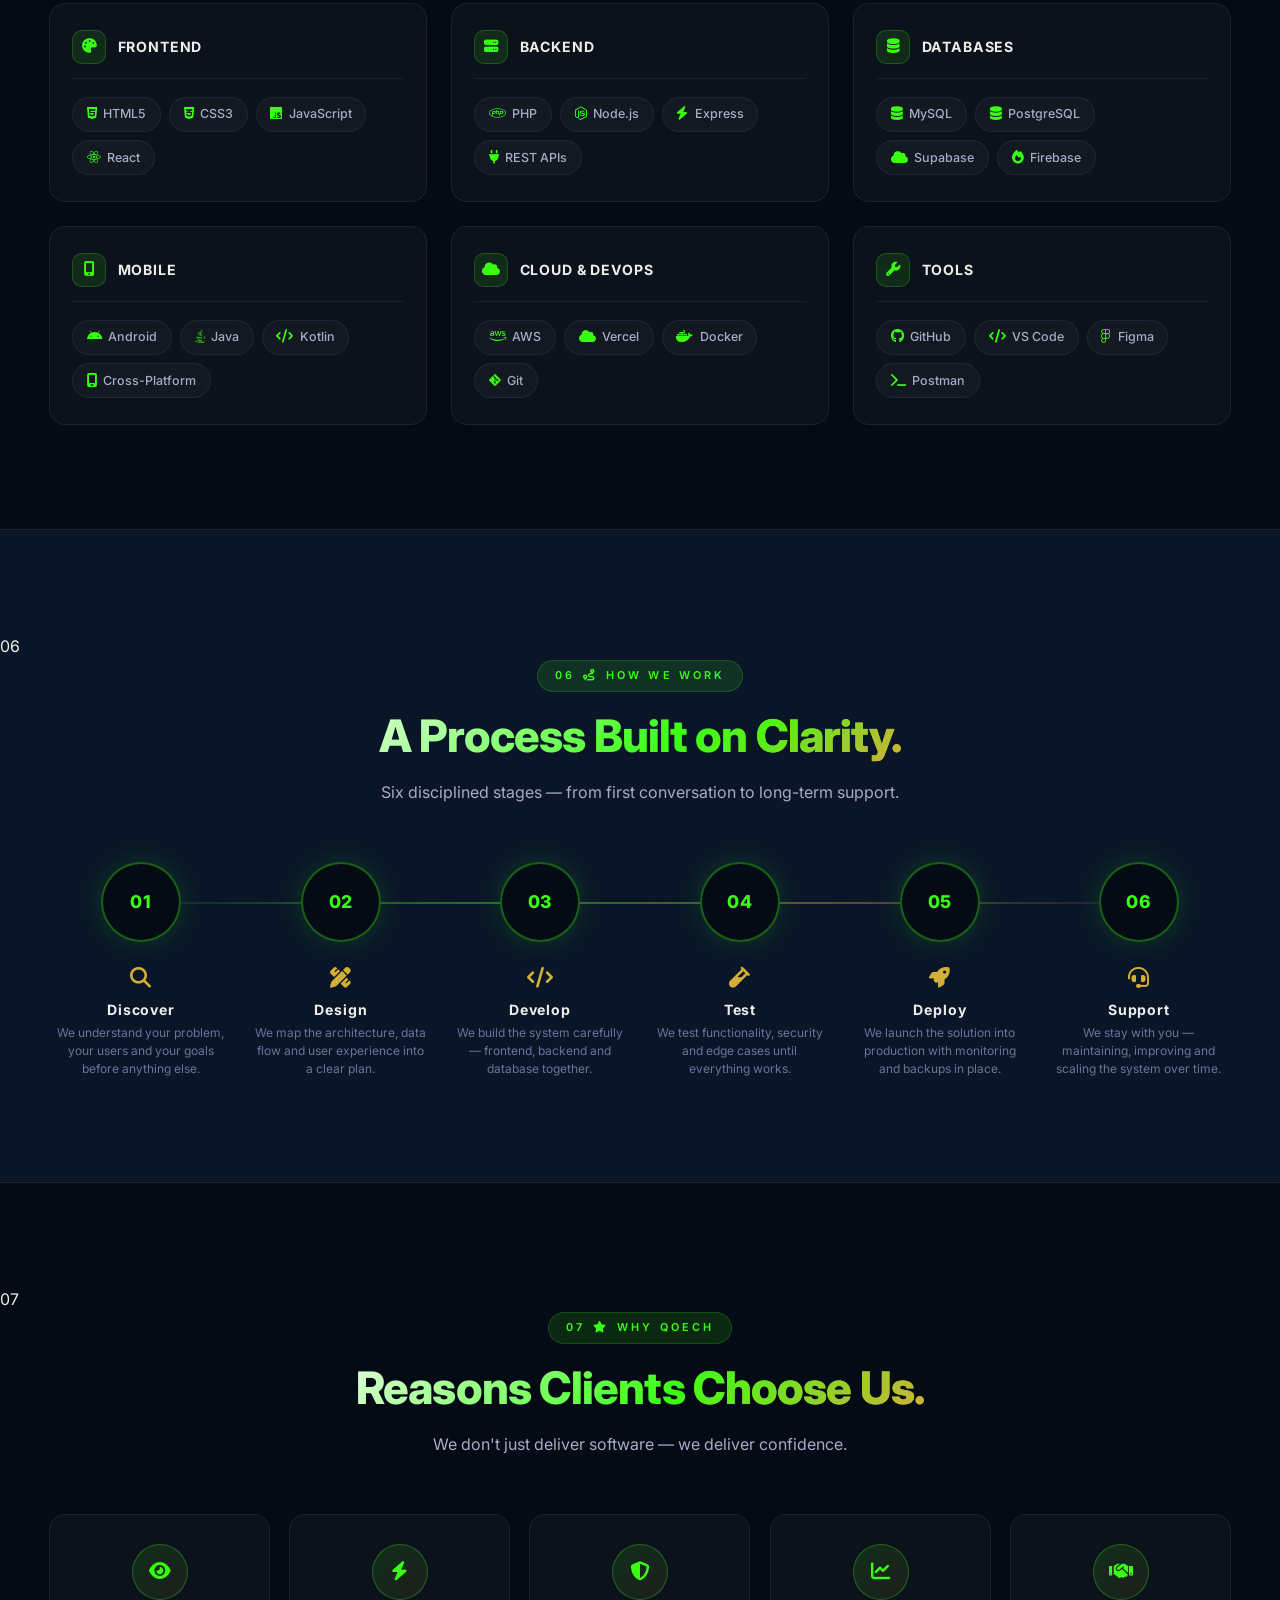
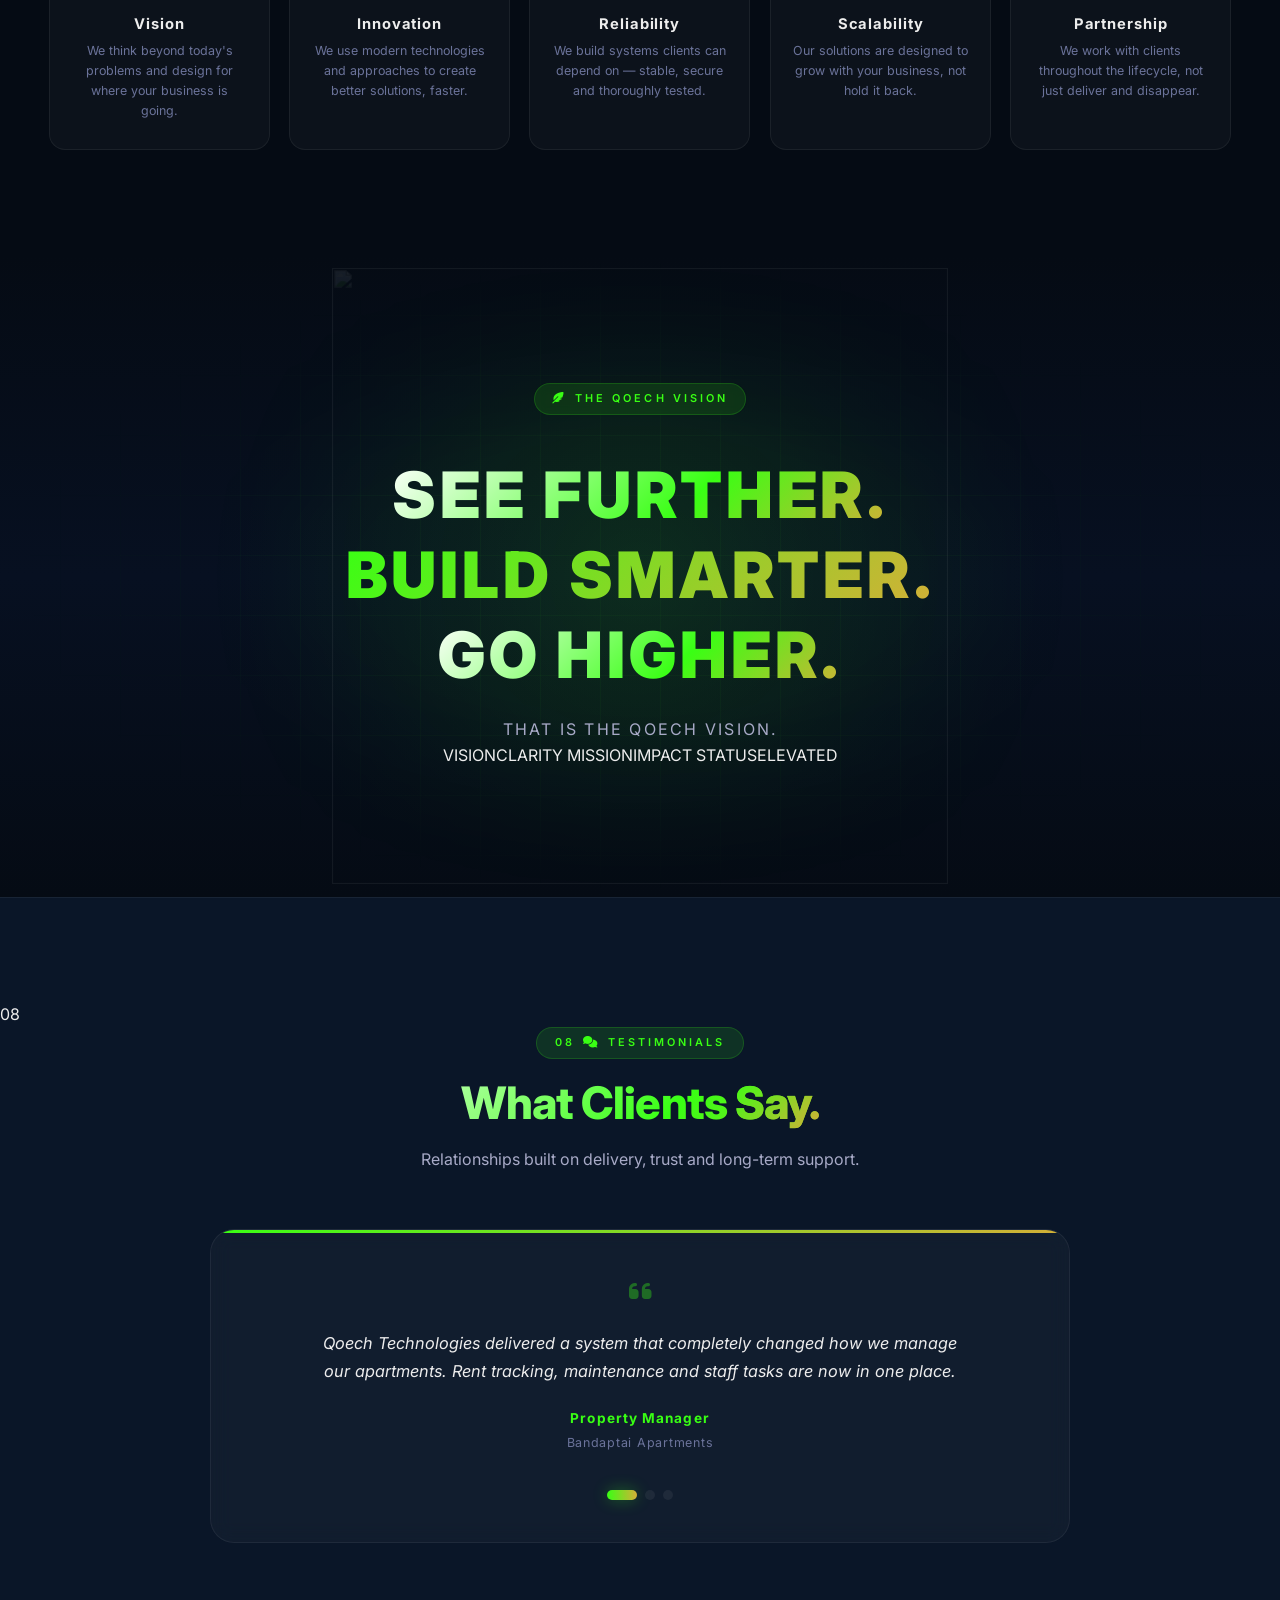
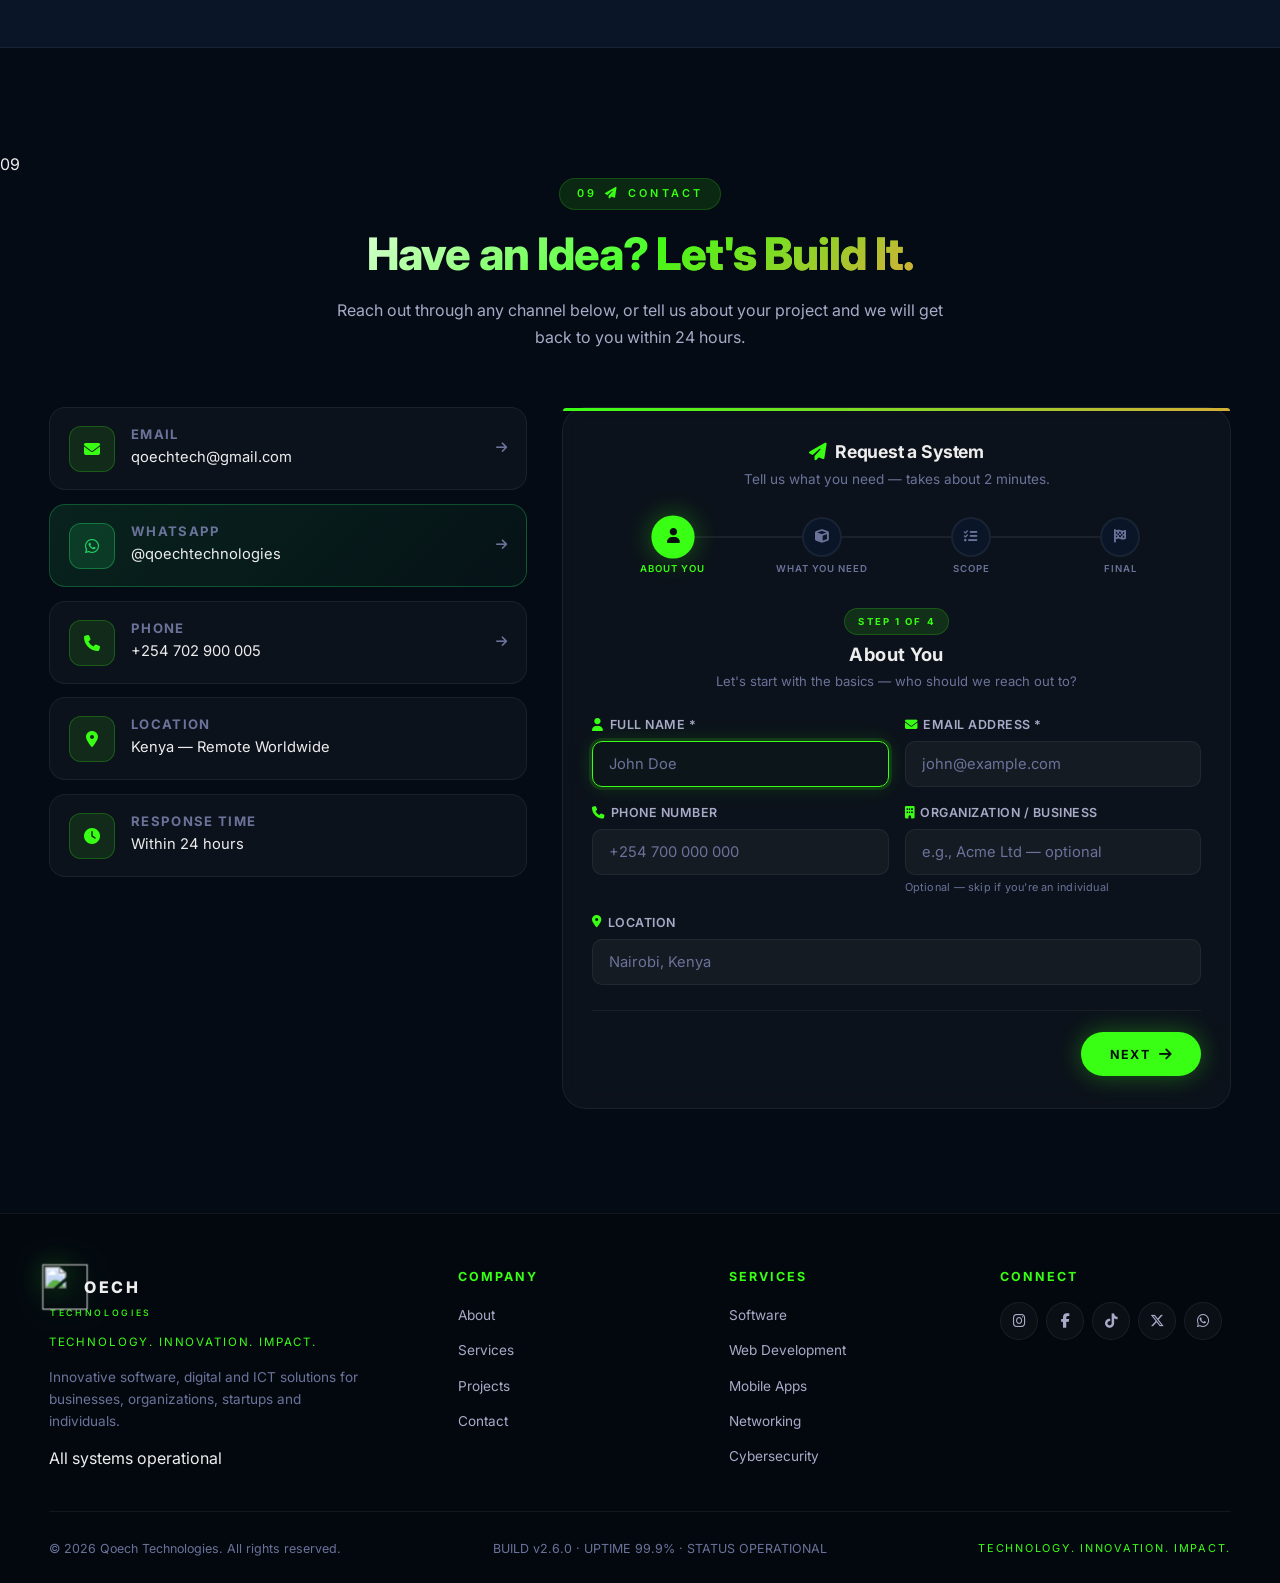
==== commit 091fe54b: "Update index.html" ====
--- a/index.html
+++ b/index.html
@@ -3,104 +3,86 @@
 <head>
   <meta charset="UTF-8" />
   <meta name="viewport" content="width=device-width, initial-scale=1.0" />
-  <meta name="theme-color" content="#050B14" />
-
-  <!-- ⭐ Force start at Home — kills stale hash + scroll restoration -->
+  <meta name="theme-color" content="#FFFFFF" />
+
   <script>
     (function () {
-      if ('scrollRestoration' in history) {
-        history.scrollRestoration = 'manual';
-      }
+      if ('scrollRestoration' in history) history.scrollRestoration = 'manual';
       if (window.location.hash) {
-        history.replaceState(
-          null,
-          '',
-          window.location.pathname + window.location.search
-        );
+        history.replaceState(null, '', window.location.pathname + window.location.search);
       }
       window.scrollTo(0, 0);
     })();
   </script>
 
-  <!-- ============================================================
-       SEO META
-  ============================================================ -->
   <title>Qoech Technologies | Building the Future Through Technology</title>
   <meta name="description" content="Qoech Technologies delivers innovative software, digital and ICT solutions that help businesses operate smarter, faster and more efficiently. Software Development, Web Development, Mobile Apps, Networking, Cybersecurity, Database, Cloud and AI Solutions." />
   <meta name="keywords" content="Qoech Technologies, ICT Company Kenya, Software Development, Web Development, Mobile Apps, Networking, Cybersecurity, Database Solutions, Cloud Solutions, AI Automation" />
   <meta name="author" content="Qoech Technologies" />
 
-  <!-- Canonical -->
   <link rel="canonical" href="https://www.qoechtechnologies.co.ke/" />
 
-  <!-- Open Graph -->
   <meta property="og:title" content="Qoech Technologies | Building the Future Through Technology" />
   <meta property="og:description" content="Innovative software, digital and ICT solutions for businesses, organizations, startups and individuals." />
   <meta property="og:type" content="website" />
   <meta property="og:url" content="https://www.qoechtechnologies.co.ke/" />
   <meta property="og:site_name" content="Qoech Technologies" />
-  <meta property="og:image" content="https://www.qoechtechnologies.co.ke/images/logo/qoech-q.jpg" />
+  <meta property="og:image" content="https://www.qoechtechnologies.co.ke/images/logo/qoech-q.png" />
+  <meta property="og:image:type" content="image/png" />
   <meta property="og:image:width" content="500" />
   <meta property="og:image:height" content="500" />
 
-  <!-- Twitter Card -->
   <meta name="twitter:card" content="summary_large_image" />
   <meta name="twitter:title" content="Qoech Technologies | Building the Future Through Technology" />
   <meta name="twitter:description" content="Innovative software, digital and ICT solutions for businesses, organizations, startups and individuals." />
-  <meta name="twitter:image" content="https://www.qoechtechnologies.co.ke/images/logo/qoech-q.jpg" />
-
-  <!-- Favicon — uses the Q mark image -->
-  <link rel="icon" type="image/png" href="images/logo/qoech-q.jpg" />
-
-  <!-- ============================================================
-       FONTS
-  ============================================================ -->
+  <meta name="twitter:image" content="https://www.qoechtechnologies.co.ke/images/logo/qoech-q.png" />
+
+  <link rel="icon" type="image/png" href="images/logo/qoech-q.png" />
+
   <link rel="preconnect" href="https://fonts.googleapis.com" />
   <link rel="preconnect" href="https://fonts.gstatic.com" crossorigin />
-  <link href="https://fonts.googleapis.com/css2?family=Inter:wght@300;400;500;600;700;800&family=Orbitron:wght@400;500;600;700;800;900&display=swap" rel="stylesheet" />
-
-  <!-- FONT AWESOME 6.5.0 -->
+  <link href="https://fonts.googleapis.com/css2?family=Inter:wght@300;400;500;600;700;800&family=Space+Grotesk:wght@400;500;600;700&family=JetBrains+Mono:wght@400;500;600&display=swap" rel="stylesheet" />
+
   <link rel="stylesheet" href="https://cdnjs.cloudflare.com/ajax/libs/font-awesome/6.5.0/css/all.min.css" />
 
-  <!-- tsParticles -->
   <script src="https://cdn.jsdelivr.net/npm/tsparticles@2.12.0/tsparticles.bundle.min.js" defer></script>
 
-  <!-- MAIN STYLESHEET (versioned for cache-busting) -->
-  <link rel="stylesheet" href="css/style.css?v=4" />
+  <link rel="stylesheet" href="css/style.css?v=8" />
 </head>
 
 <body>
 
-  <!-- ============================================================
-       PRELOADER — Q logo sits inside the spinning ring
-  ============================================================ -->
+  <div class="grain-overlay" aria-hidden="true"></div>
+
+  <!-- ===================== PRELOADER ===================== -->
   <div class="preloader" id="preloader">
     <div class="preloader-inner">
-      <div class="preloader-ring-wrap">
+            <div class="preloader-ring-wrap">
         <div class="preloader-ring"></div>
-        <img class="preloader-q" src="images/logo/qoech-q.jpg" alt="Qoech" />
+        <span class="preloader-q-wrap">
+          <img class="preloader-q" src="images/logo/qoech-q.png" alt="Qoech" />
+        </span>
       </div>
       <div class="preloader-text">QOECH</div>
       <p class="preloader-tagline">Technology. Innovation. Impact.</p>
+      <div class="preloader-readout">
+        <span class="readout-line"><span class="readout-key">BOOT</span> <span class="readout-val">initialising modules</span></span>
+        <span class="readout-line"><span class="readout-key">OK</span> <span class="readout-val">ready to launch</span></span>
+      </div>
     </div>
   </div>
 
-  <!-- SCROLL PROGRESS BAR -->
   <div class="scroll-progress" id="scrollProgress"></div>
-
-  <!-- CURSOR GLOW -->
   <div class="cursor-glow" id="cursorGlow" aria-hidden="true"></div>
-
-  <!-- PARTICLES NETWORK BACKGROUND -->
   <div id="particles-bg" aria-hidden="true"></div>
 
-  <!-- ============================================================
-       NAVBAR
-  ============================================================ -->
+  <!-- ===================== NAVBAR (floating pill) ===================== -->
   <header class="navbar" id="navbar">
     <a href="#home" class="brand" aria-label="Qoech Technologies Home">
-      <span class="brand-top">
-        <img class="brand-q" src="images/logo/qoech-q.jpg" alt="" />
+            <span class="brand-top">
+        <span class="brand-q-wrap" aria-hidden="true">
+          <img class="brand-q" src="images/logo/qoech-q.png" alt="" />
+        </span>
         <span class="brand-letters">OECH</span>
       </span>
       <span class="brand-sub">TECHNOLOGIES</span>
@@ -112,14 +94,20 @@
       </button>
 
       <ul class="nav-links">
-        <li><a href="#home" class="nav-link active">Home</a></li>
-        <li><a href="#about" class="nav-link">About</a></li>
-        <li><a href="#services" class="nav-link">Services</a></li>
-        <li><a href="#solutions" class="nav-link">Solutions</a></li>
-        <li><a href="#projects" class="nav-link">Projects</a></li>
-        <li><a href="#technologies" class="nav-link">Technologies</a></li>
-        <li><a href="#contact" class="nav-link">Contact</a></li>
+        <li><a href="#home" class="nav-link active"><i class="fas fa-circle"></i><span>Home</span></a></li>
+        <li><a href="#about" class="nav-link"><i class="fas fa-circle"></i><span>About</span></a></li>
+        <li><a href="#services" class="nav-link"><i class="fas fa-circle"></i><span>Services</span></a></li>
+        <li><a href="#solutions" class="nav-link"><i class="fas fa-circle"></i><span>Solutions</span></a></li>
+        <li><a href="#projects" class="nav-link"><i class="fas fa-circle"></i><span>Projects</span></a></li>
+        <li><a href="#technologies" class="nav-link"><i class="fas fa-circle"></i><span>Technologies</span></a></li>
+        <li><a href="#contact" class="nav-link"><i class="fas fa-circle"></i><span>Contact</span></a></li>
       </ul>
+
+      <div class="nav-status" aria-hidden="true">
+        <span class="status-dot"></span>
+        <span class="status-text">Systems Online</span>
+      </div>
+
       <a href="#contact" class="nav-cta">
         <i class="fas fa-rocket"></i>
         <span>Start a Project</span>
@@ -134,15 +122,20 @@
     </button>
   </header>
 
-  <!-- Mobile overlay -->
   <div class="nav-overlay" id="navOverlay" aria-hidden="true"></div>
 
-  <!-- ============================================================
-       HERO
-  ============================================================ -->
+  <!-- ===================== HERO ===================== -->
   <section class="hero" id="home">
+    <div class="hero-image-bg" aria-hidden="true"></div>
     <div class="hero-bg" aria-hidden="true"></div>
     <div class="hero-grid" aria-hidden="true"></div>
+
+    <div class="hero-brackets" aria-hidden="true">
+      <span class="bracket bracket-tl"></span>
+      <span class="bracket bracket-tr"></span>
+      <span class="bracket bracket-bl"></span>
+      <span class="bracket bracket-br"></span>
+    </div>
 
     <div class="container hero-container">
 
@@ -150,6 +143,7 @@
         <div class="hero-badge">
           <i class="fas fa-circle-nodes"></i>
           <span>ICT · SOFTWARE · DIGITAL SOLUTIONS</span>
+          <span class="badge-live" aria-hidden="true"><span class="status-dot"></span>ONLINE</span>
         </div>
 
         <h1 class="hero-title">
@@ -157,7 +151,7 @@
         </h1>
 
         <div class="hero-typing">
-          <span class="typing-prefix">We deliver</span>
+          <span class="typing-prefix"><span class="terminal-caret">&gt;</span> We deliver</span>
           <span id="typed-text" class="typed-text"></span>
           <span class="typed-cursor">|</span>
         </div>
@@ -170,7 +164,7 @@
         </p>
 
         <div class="hero-actions">
-          <a href="#contact" class="btn btn-primary">
+          <a href="#contact" class="btn btn-primary btn-shine">
             <i class="fas fa-rocket"></i>
             <span>Start a Project</span>
           </a>
@@ -182,18 +176,18 @@
 
         <div class="hero-trust">
           <div class="trust-item">
-            <strong>10+</strong>
-            <span>Projects Delivered</span>
+            <strong data-counter="10">10+</strong>
+            <span><span class="status-dot status-dot-sm"></span>Projects Delivered</span>
           </div>
           <div class="trust-divider"></div>
           <div class="trust-item">
-            <strong>5+</strong>
-            <span>Technology Areas</span>
+            <strong data-counter="5">5+</strong>
+            <span><span class="status-dot status-dot-sm"></span>Technology Areas</span>
           </div>
           <div class="trust-divider"></div>
           <div class="trust-item">
-            <strong>100%</strong>
-            <span>Commitment</span>
+            <strong data-counter="100">100%</strong>
+            <span><span class="status-dot status-dot-sm"></span>Commitment</span>
           </div>
         </div>
       </div>
@@ -204,8 +198,8 @@
           <div class="visual-ring visual-ring-mid"></div>
           <div class="visual-ring visual-ring-inner"></div>
 
-          <div class="visual-core">
-            <img class="visual-core-mark" src="images/logo/qoech-q.jpg" alt="" />
+                    <div class="visual-core">
+              <img class="visual-core-mark" src="images/logo/qoech-q.png" alt="" />
           </div>
 
           <div class="orbit orbit-1">
@@ -225,6 +219,11 @@
           </div>
 
           <div class="visual-pulse"></div>
+
+          <span class="stage-readout stage-readout-tl">NODE_01</span>
+          <span class="stage-readout stage-readout-tr">v2.6.0</span>
+          <span class="stage-readout stage-readout-bl">SECURE</span>
+          <span class="stage-readout stage-readout-br">ACTIVE</span>
         </div>
       </div>
 
@@ -233,15 +232,28 @@
     <a href="#about" class="scroll-down" aria-label="Scroll to About">
       <i class="fas fa-chevron-down"></i>
     </a>
+
+    <div class="hero-ticker" aria-hidden="true">
+      <span class="ticker-item"><i class="fas fa-circle status-dot-sm"></i> ALL SYSTEMS OPERATIONAL</span>
+      <span class="ticker-item"><i class="fas fa-shield-halved"></i> SECURE CONNECTION</span>
+      <span class="ticker-item"><i class="fas fa-code-branch"></i> BUILD v2.6.0</span>
+      <span class="ticker-item"><i class="fas fa-clock"></i> 24/7 SUPPORT</span>
+    </div>
   </section>
 
-  <!-- ============================================================
-       ABOUT
-  ============================================================ -->
+  <div class="section-divider" aria-hidden="true">
+    <span class="divider-line"></span>
+    <span class="divider-node"><span class="divider-dot"></span></span>
+    <span class="divider-line"></span>
+  </div>
+
+  <!-- ===================== ABOUT ===================== -->
   <section class="section" id="about">
+    <div class="section-watermark" aria-hidden="true">01</div>
     <div class="container">
       <div class="section-head">
         <span class="section-label">
+          <span class="label-index">01</span>
           <i class="fas fa-circle-info"></i>
           About Qoech
         </span>
@@ -251,14 +263,14 @@
           innovative, reliable and scalable technology for businesses,
           organizations and individuals.
         </p>
+        <div class="title-divider" aria-hidden="true"></div>
       </div>
 
       <div class="about-grid">
-
         <div class="about-visual">
           <div class="about-card">
             <div class="about-card-mark">
-              <img src="images/logo/qoech-q.jpg" alt="" />
+              <img src="images/logo/qoech-q.png" alt="" />
             </div>
             <h3>Qoech Technologies</h3>
             <p>Technology. Innovation. Impact.</p>
@@ -281,113 +293,38 @@
         </div>
 
         <div class="about-content">
-
           <div class="about-tabs" role="tablist">
-            <button class="tab-btn active" data-tab="story" role="tab">
-              <i class="fas fa-book-open"></i>
-              <span>Story</span>
-            </button>
-            <button class="tab-btn" data-tab="mission" role="tab">
-              <i class="fas fa-bullseye"></i>
-              <span>Mission</span>
-            </button>
-            <button class="tab-btn" data-tab="values" role="tab">
-              <i class="fas fa-gem"></i>
-              <span>Values</span>
-            </button>
-            <button class="tab-btn" data-tab="approach" role="tab">
-              <i class="fas fa-route"></i>
-              <span>Approach</span>
-            </button>
+            <button class="tab-btn active" data-tab="story" role="tab"><i class="fas fa-book-open"></i><span>Story</span></button>
+            <button class="tab-btn" data-tab="mission" role="tab"><i class="fas fa-bullseye"></i><span>Mission</span></button>
+            <button class="tab-btn" data-tab="values" role="tab"><i class="fas fa-gem"></i><span>Values</span></button>
+            <button class="tab-btn" data-tab="approach" role="tab"><i class="fas fa-route"></i><span>Approach</span></button>
           </div>
 
           <div class="about-tab-contents">
             <div class="tab-content active" id="story-content">
-              <p>
-                Qoech Technologies was founded on a simple belief — that
-                technology should solve real problems, not create new ones.
-                We build software, systems and digital infrastructure that
-                help businesses operate with clarity, speed and confidence.
-              </p>
-              <p>
-                From custom management systems to modern web platforms and
-                cloud deployments, every solution we deliver is designed
-                around the people who use it, the data it manages, and the
-                future it must scale into.
-              </p>
+              <p>Qoech Technologies was founded on a simple belief — that technology should solve real problems, not create new ones. We build software, systems and digital infrastructure that help businesses operate with clarity, speed and confidence.</p>
+              <p>From custom management systems to modern web platforms and cloud deployments, every solution we deliver is designed around the people who use it, the data it manages, and the future it must scale into.</p>
             </div>
 
             <div class="tab-content" id="mission-content">
-              <p>
-                Our mission is to empower businesses, organizations, startups
-                and individuals with reliable, scalable and secure technology
-                that drives measurable results.
-              </p>
-              <p>
-                We combine engineering discipline with design thinking — so
-                our solutions are not only functional, but intuitive,
-                maintainable and built to grow.
-              </p>
+              <p>Our mission is to empower businesses, organizations, startups and individuals with reliable, scalable and secure technology that drives measurable results.</p>
+              <p>We combine engineering discipline with design thinking — so our solutions are not only functional, but intuitive, maintainable and built to grow.</p>
             </div>
 
             <div class="tab-content" id="values-content">
               <div class="values-grid">
-                <div class="value-item">
-                  <i class="fas fa-eye"></i>
-                  <div>
-                    <h4>Vision</h4>
-                    <p>We think beyond today's problems.</p>
-                  </div>
-                </div>
-                <div class="value-item">
-                  <i class="fas fa-bolt"></i>
-                  <div>
-                    <h4>Innovation</h4>
-                    <p>We use modern technologies to create better solutions.</p>
-                  </div>
-                </div>
-                <div class="value-item">
-                  <i class="fas fa-shield-halved"></i>
-                  <div>
-                    <h4>Reliability</h4>
-                    <p>We build systems clients can depend on.</p>
-                  </div>
-                </div>
-                <div class="value-item">
-                  <i class="fas fa-chart-line"></i>
-                  <div>
-                    <h4>Scalability</h4>
-                    <p>Our solutions grow with your business.</p>
-                  </div>
-                </div>
-                <div class="value-item">
-                  <i class="fas fa-handshake"></i>
-                  <div>
-                    <h4>Partnership</h4>
-                    <p>We work with clients, not just for them.</p>
-                  </div>
-                </div>
-                <div class="value-item">
-                  <i class="fas fa-award"></i>
-                  <div>
-                    <h4>Quality</h4>
-                    <p>We deliver work we are proud to sign.</p>
-                  </div>
-                </div>
+                <div class="value-item"><i class="fas fa-eye"></i><div><h4>Vision</h4><p>We think beyond today's problems.</p></div></div>
+                <div class="value-item"><i class="fas fa-bolt"></i><div><h4>Innovation</h4><p>We use modern technologies to create better solutions.</p></div></div>
+                <div class="value-item"><i class="fas fa-shield-halved"></i><div><h4>Reliability</h4><p>We build systems clients can depend on.</p></div></div>
+                <div class="value-item"><i class="fas fa-chart-line"></i><div><h4>Scalability</h4><p>Our solutions grow with your business.</p></div></div>
+                <div class="value-item"><i class="fas fa-handshake"></i><div><h4>Partnership</h4><p>We work with clients, not just for them.</p></div></div>
+                <div class="value-item"><i class="fas fa-award"></i><div><h4>Quality</h4><p>We deliver work we are proud to sign.</p></div></div>
               </div>
             </div>
 
             <div class="tab-content" id="approach-content">
-              <p>
-                We follow a disciplined process — understand the problem,
-                design the right solution, build it carefully, test it
-                rigorously, deploy it confidently, and support it long-term.
-              </p>
-              <p>
-                Every project begins with listening. We ask questions, map
-                workflows, and translate business needs into technical
-                architecture before a single line of code is written.
-              </p>
+              <p>We follow a disciplined process — understand the problem, design the right solution, build it carefully, test it rigorously, deploy it confidently, and support it long-term.</p>
+              <p>Every project begins with listening. We ask questions, map workflows, and translate business needs into technical architecture before a single line of code is written.</p>
             </div>
           </div>
 
@@ -416,7 +353,7 @@
           </div>
 
           <div class="about-actions">
-            <a href="#contact" class="btn btn-primary">
+            <a href="#contact" class="btn btn-primary btn-shine">
               <i class="fas fa-handshake"></i>
               <span>Work With Us</span>
             </a>
@@ -425,19 +362,18 @@
               <span>Our Services</span>
             </a>
           </div>
-
         </div>
       </div>
     </div>
   </section>
 
-  <!-- ============================================================
-       SERVICES
-  ============================================================ -->
+  <!-- ===================== SERVICES ===================== -->
   <section class="section section-alt" id="services">
+    <div class="section-watermark" aria-hidden="true">02</div>
     <div class="container">
       <div class="section-head">
         <span class="section-label">
+          <span class="label-index">02</span>
           <i class="fas fa-cogs"></i>
           Our Services
         </span>
@@ -446,11 +382,14 @@
           End-to-end technology services designed to build, secure and scale
           your digital operations.
         </p>
+        <div class="title-divider" aria-hidden="true"></div>
       </div>
 
       <div class="services-grid">
-
-        <article class="service-card">
+        <article class="service-card" data-card="01">
+          <span class="card-corner card-corner-tl"></span>
+          <span class="card-corner card-corner-br"></span>
+          <span class="card-index">S.01</span>
           <div class="service-icon"><i class="fas fa-code"></i></div>
           <h3>Software Development</h3>
           <p>Custom business systems and applications built around your exact workflows.</p>
@@ -459,13 +398,13 @@
             <li><i class="fas fa-check"></i> Scalable architecture</li>
             <li><i class="fas fa-check"></i> API integrations</li>
           </ul>
-          <button class="service-btn" data-service="software">
-            <span>View Details</span>
-            <i class="fas fa-arrow-right"></i>
-          </button>
-        </article>
-
-        <article class="service-card">
+          <button class="service-btn" data-service="software"><span>View Details</span><i class="fas fa-arrow-right"></i></button>
+        </article>
+
+        <article class="service-card" data-card="02">
+          <span class="card-corner card-corner-tl"></span>
+          <span class="card-corner card-corner-br"></span>
+          <span class="card-index">S.02</span>
           <div class="service-icon"><i class="fas fa-globe"></i></div>
           <h3>Web Development</h3>
           <p>Modern websites, e-commerce platforms and web applications that perform.</p>
@@ -474,13 +413,13 @@
             <li><i class="fas fa-check"></i> SEO optimized</li>
             <li><i class="fas fa-check"></i> Fast performance</li>
           </ul>
-          <button class="service-btn" data-service="web">
-            <span>View Details</span>
-            <i class="fas fa-arrow-right"></i>
-          </button>
-        </article>
-
-        <article class="service-card">
+          <button class="service-btn" data-service="web"><span>View Details</span><i class="fas fa-arrow-right"></i></button>
+        </article>
+
+        <article class="service-card" data-card="03">
+          <span class="card-corner card-corner-tl"></span>
+          <span class="card-corner card-corner-br"></span>
+          <span class="card-index">S.03</span>
           <div class="service-icon"><i class="fas fa-mobile-alt"></i></div>
           <h3>Mobile Development</h3>
           <p>Android and cross-platform mobile applications built for real users.</p>
@@ -489,13 +428,13 @@
             <li><i class="fas fa-check"></i> Cross-platform</li>
             <li><i class="fas fa-check"></i> Offline-first</li>
           </ul>
-          <button class="service-btn" data-service="mobile">
-            <span>View Details</span>
-            <i class="fas fa-arrow-right"></i>
-          </button>
-        </article>
-
-        <article class="service-card">
+          <button class="service-btn" data-service="mobile"><span>View Details</span><i class="fas fa-arrow-right"></i></button>
+        </article>
+
+        <article class="service-card" data-card="04">
+          <span class="card-corner card-corner-tl"></span>
+          <span class="card-corner card-corner-br"></span>
+          <span class="card-index">S.04</span>
           <div class="service-icon"><i class="fas fa-network-wired"></i></div>
           <h3>Networking</h3>
           <p>Network installation, configuration and infrastructure for growing teams.</p>
@@ -504,13 +443,13 @@
             <li><i class="fas fa-check"></i> WiFi optimization</li>
             <li><i class="fas fa-check"></i> Monitoring</li>
           </ul>
-          <button class="service-btn" data-service="networking">
-            <span>View Details</span>
-            <i class="fas fa-arrow-right"></i>
-          </button>
-        </article>
-
-        <article class="service-card">
+          <button class="service-btn" data-service="networking"><span>View Details</span><i class="fas fa-arrow-right"></i></button>
+        </article>
+
+        <article class="service-card" data-card="05">
+          <span class="card-corner card-corner-tl"></span>
+          <span class="card-corner card-corner-br"></span>
+          <span class="card-index">S.05</span>
           <div class="service-icon"><i class="fas fa-shield-halved"></i></div>
           <h3>Cybersecurity</h3>
           <p>Security solutions, system hardening and digital protection for your data.</p>
@@ -519,13 +458,13 @@
             <li><i class="fas fa-check"></i> System hardening</li>
             <li><i class="fas fa-check"></i> Threat monitoring</li>
           </ul>
-          <button class="service-btn" data-service="security">
-            <span>View Details</span>
-            <i class="fas fa-arrow-right"></i>
-          </button>
-        </article>
-
-        <article class="service-card">
+          <button class="service-btn" data-service="security"><span>View Details</span><i class="fas fa-arrow-right"></i></button>
+        </article>
+
+        <article class="service-card" data-card="06">
+          <span class="card-corner card-corner-tl"></span>
+          <span class="card-corner card-corner-br"></span>
+          <span class="card-index">S.06</span>
           <div class="service-icon"><i class="fas fa-database"></i></div>
           <h3>Database Solutions</h3>
           <p>Database design, management and integration for reliable data operations.</p>
@@ -534,13 +473,13 @@
             <li><i class="fas fa-check"></i> Query optimization</li>
             <li><i class="fas fa-check"></i> Backup &amp; recovery</li>
           </ul>
-          <button class="service-btn" data-service="database">
-            <span>View Details</span>
-            <i class="fas fa-arrow-right"></i>
-          </button>
-        </article>
-
-        <article class="service-card">
+          <button class="service-btn" data-service="database"><span>View Details</span><i class="fas fa-arrow-right"></i></button>
+        </article>
+
+        <article class="service-card" data-card="07">
+          <span class="card-corner card-corner-tl"></span>
+          <span class="card-corner card-corner-br"></span>
+          <span class="card-index">S.07</span>
           <div class="service-icon"><i class="fas fa-cloud"></i></div>
           <h3>Cloud Solutions</h3>
           <p>Cloud deployment, hosting and digital infrastructure that scales with you.</p>
@@ -549,13 +488,13 @@
             <li><i class="fas fa-check"></i> DevOps pipelines</li>
             <li><i class="fas fa-check"></i> Cost optimization</li>
           </ul>
-          <button class="service-btn" data-service="cloud">
-            <span>View Details</span>
-            <i class="fas fa-arrow-right"></i>
-          </button>
-        </article>
-
-        <article class="service-card">
+          <button class="service-btn" data-service="cloud"><span>View Details</span><i class="fas fa-arrow-right"></i></button>
+        </article>
+
+        <article class="service-card" data-card="08">
+          <span class="card-corner card-corner-tl"></span>
+          <span class="card-corner card-corner-br"></span>
+          <span class="card-index">S.08</span>
           <div class="service-icon"><i class="fas fa-robot"></i></div>
           <h3>AI &amp; Automation</h3>
           <p>Intelligent solutions and business automation that save time and reduce cost.</p>
@@ -564,23 +503,19 @@
             <li><i class="fas fa-check"></i> Smart integrations</li>
             <li><i class="fas fa-check"></i> Data insights</li>
           </ul>
-          <button class="service-btn" data-service="ai">
-            <span>View Details</span>
-            <i class="fas fa-arrow-right"></i>
-          </button>
-        </article>
-
+          <button class="service-btn" data-service="ai"><span>View Details</span><i class="fas fa-arrow-right"></i></button>
+        </article>
       </div>
     </div>
   </section>
 
-  <!-- ============================================================
-       SOLUTIONS
-  ============================================================ -->
+  <!-- ===================== SOLUTIONS ===================== -->
   <section class="section" id="solutions">
+    <div class="section-watermark" aria-hidden="true">03</div>
     <div class="container">
       <div class="section-head">
         <span class="section-label">
+          <span class="label-index">03</span>
           <i class="fas fa-lightbulb"></i>
           Solutions
         </span>
@@ -589,10 +524,10 @@
           Whether you are scaling an enterprise or launching an idea, we have
           a solution shaped for you.
         </p>
+        <div class="title-divider" aria-hidden="true"></div>
       </div>
 
       <div class="solutions-grid">
-
         <article class="solution-card">
           <div class="solution-icon"><i class="fas fa-briefcase"></i></div>
           <h3>For Businesses</h3>
@@ -636,18 +571,18 @@
             <li><i class="fas fa-check"></i> Tech support</li>
           </ul>
         </article>
-
       </div>
     </div>
   </section>
 
-  <!-- ============================================================
-       PROJECTS — Selected Work
-  ============================================================ -->
+  <!-- ===================== PROJECTS ===================== -->
   <section class="section section-alt" id="projects">
+    <div class="section-banner-bg" aria-hidden="true"></div>
+    <div class="section-watermark" aria-hidden="true">04</div>
     <div class="container">
       <div class="section-head">
         <span class="section-label">
+          <span class="label-index">04</span>
           <i class="fas fa-diagram-project"></i>
           Selected Work
         </span>
@@ -656,15 +591,18 @@
           A focused selection of systems and platforms we have designed, built
           and delivered — for businesses that needed technology to actually work.
         </p>
+        <div class="title-divider" aria-hidden="true"></div>
       </div>
 
       <div class="featured-projects-grid">
-
         <article class="featured-project-card">
           <div class="featured-project-thumb">
             <img src="images/projects/hardware.jpg" alt="Hardware Store Management System" loading="lazy" />
             <span class="project-status status-live"><i class="fas fa-circle"></i> Live</span>
             <span class="featured-flag"><i class="fas fa-star"></i> Featured</span>
+            <span class="thumb-scan" aria-hidden="true"></span>
+            <span class="thumb-corner thumb-corner-tl" aria-hidden="true"></span>
+            <span class="thumb-corner thumb-corner-br" aria-hidden="true"></span>
           </div>
           <div class="featured-project-body">
             <span class="project-category"><i class="fas fa-tools"></i> Business Management</span>
@@ -676,10 +614,7 @@
               <span class="tag"><i class="fab fa-js"></i> JavaScript</span>
             </div>
             <div class="featured-project-actions">
-              <button class="project-btn" data-project="hardware">
-                <span>View Case Study</span>
-                <i class="fas fa-arrow-right"></i>
-              </button>
+              <button class="project-btn" data-project="hardware"><span>View Case Study</span><i class="fas fa-arrow-right"></i></button>
             </div>
           </div>
         </article>
@@ -689,6 +624,9 @@
             <img src="images/projects/agrovet.jpg" alt="Agrovet Management System" loading="lazy" />
             <span class="project-status status-live"><i class="fas fa-circle"></i> Live</span>
             <span class="featured-flag"><i class="fas fa-star"></i> Featured</span>
+            <span class="thumb-scan" aria-hidden="true"></span>
+            <span class="thumb-corner thumb-corner-tl" aria-hidden="true"></span>
+            <span class="thumb-corner thumb-corner-br" aria-hidden="true"></span>
           </div>
           <div class="featured-project-body">
             <span class="project-category"><i class="fas fa-store"></i> Inventory &amp; Sales</span>
@@ -700,10 +638,7 @@
               <span class="tag"><i class="fab fa-js"></i> JavaScript</span>
             </div>
             <div class="featured-project-actions">
-              <button class="project-btn" data-project="agrovet">
-                <span>View Case Study</span>
-                <i class="fas fa-arrow-right"></i>
-              </button>
+              <button class="project-btn" data-project="agrovet"><span>View Case Study</span><i class="fas fa-arrow-right"></i></button>
             </div>
           </div>
         </article>
@@ -713,6 +648,13 @@
             <img src="images/projects/riverview.jpg" alt="Riverview Resort Website" loading="lazy" />
             <span class="project-status status-live"><i class="fas fa-circle"></i> Live</span>
             <span class="featured-flag"><i class="fas fa-star"></i> Featured</span>
+            <span class="thumb-scan" aria-hidden="true"></span>
+            <span class="thumb-corner thumb-corner-tl" aria-hidden="true"></span>
+            <span class="thumb-corner thumb-corner-br" aria-hidden="true"></span>
+            <span class="thumb-badge" aria-hidden="true">
+              <strong>10+</strong>
+              <span>Systems Shipped</span>
+            </span>
           </div>
           <div class="featured-project-body">
             <span class="project-category"><i class="fas fa-hotel"></i> Hospitality &amp; Web</span>
@@ -724,10 +666,7 @@
               <span class="tag"><i class="fab fa-js"></i> JavaScript</span>
             </div>
             <div class="featured-project-actions">
-              <button class="project-btn" data-project="riverview">
-                <span>View Case Study</span>
-                <i class="fas fa-arrow-right"></i>
-              </button>
+              <button class="project-btn" data-project="riverview"><span>View Case Study</span><i class="fas fa-arrow-right"></i></button>
               <a href="https://soyriverviewresort.com" target="_blank" rel="noopener" class="project-link-live">
                 <i class="fas fa-up-right-from-square"></i>
                 <span>Visit Live</span>
@@ -735,7 +674,6 @@
             </div>
           </div>
         </article>
-
       </div>
 
       <div class="other-systems">
@@ -745,7 +683,6 @@
         </div>
 
         <ul class="other-systems-list">
-
           <li class="other-system-item">
             <div class="other-system-info">
               <span class="other-system-icon"><i class="fas fa-building"></i></span>
@@ -804,61 +741,48 @@
               <span class="other-system-status">Various</span>
             </div>
           </li>
-
         </ul>
       </div>
 
       <div class="capabilities">
+        <div class="capabilities-bg" aria-hidden="true"></div>
         <div class="capabilities-head">
           <h3>What We Can Build For You</h3>
           <p>Whether you need something we've built before or something entirely new, these are the systems we specialise in.</p>
         </div>
 
         <div class="capabilities-grid">
-          <div class="capability-item">
-            <i class="fas fa-briefcase"></i>
-            <span>Business Management Systems</span>
-          </div>
-          <div class="capability-item">
-            <i class="fas fa-shopping-cart"></i>
-            <span>E-Commerce Platforms</span>
-          </div>
-          <div class="capability-item">
-            <i class="fas fa-window-maximize"></i>
-            <span>Web Applications</span>
-          </div>
-          <div class="capability-item">
-            <i class="fas fa-plug"></i>
-            <span>REST APIs</span>
-          </div>
-          <div class="capability-item">
-            <i class="fas fa-database"></i>
-            <span>Database Solutions</span>
-          </div>
-          <div class="capability-item">
-            <i class="fab fa-android"></i>
-            <span>Android Applications</span>
-          </div>
+          <div class="capability-item"><i class="fas fa-briefcase"></i><span>Business Management Systems</span></div>
+          <div class="capability-item"><i class="fas fa-shopping-cart"></i><span>E-Commerce Platforms</span></div>
+          <div class="capability-item"><i class="fas fa-window-maximize"></i><span>Web Applications</span></div>
+          <div class="capability-item"><i class="fas fa-plug"></i><span>REST APIs</span></div>
+          <div class="capability-item"><i class="fas fa-database"></i><span>Database Solutions</span></div>
+          <div class="capability-item"><i class="fab fa-android"></i><span>Android Applications</span></div>
         </div>
 
         <div class="capabilities-cta">
-          <a href="#contact" class="btn btn-primary">
+          <a href="#contact" class="btn btn-primary btn-shine">
             <i class="fas fa-rocket"></i>
             <span>Start a Project</span>
           </a>
         </div>
       </div>
-
     </div>
   </section>
 
-  <!-- ============================================================
-       TECHNOLOGIES
-  ============================================================ -->
+  <div class="section-divider" aria-hidden="true">
+    <span class="divider-line"></span>
+    <span class="divider-node"><span class="divider-dot"></span></span>
+    <span class="divider-line"></span>
+  </div>
+
+  <!-- ===================== TECHNOLOGIES ===================== -->
   <section class="section" id="technologies">
+    <div class="section-watermark" aria-hidden="true">05</div>
     <div class="container">
       <div class="section-head">
         <span class="section-label">
+          <span class="label-index">05</span>
           <i class="fas fa-microchip"></i>
           Technologies
         </span>
@@ -867,14 +791,12 @@
           We work with tools and frameworks chosen for reliability, speed and
           long-term maintainability.
         </p>
+        <div class="title-divider" aria-hidden="true"></div>
       </div>
 
       <div class="tech-grid">
         <div class="tech-category">
-          <div class="tech-category-head">
-            <i class="fas fa-palette"></i>
-            <h3>Frontend</h3>
-          </div>
+          <div class="tech-category-head"><i class="fas fa-palette"></i><h3>Frontend</h3></div>
           <div class="tech-list">
             <span class="tech-chip"><i class="fab fa-html5"></i> HTML5</span>
             <span class="tech-chip"><i class="fab fa-css3-alt"></i> CSS3</span>
@@ -884,10 +806,7 @@
         </div>
 
         <div class="tech-category">
-          <div class="tech-category-head">
-            <i class="fas fa-server"></i>
-            <h3>Backend</h3>
-          </div>
+          <div class="tech-category-head"><i class="fas fa-server"></i><h3>Backend</h3></div>
           <div class="tech-list">
             <span class="tech-chip"><i class="fab fa-php"></i> PHP</span>
             <span class="tech-chip"><i class="fab fa-node-js"></i> Node.js</span>
@@ -897,10 +816,7 @@
         </div>
 
         <div class="tech-category">
-          <div class="tech-category-head">
-            <i class="fas fa-database"></i>
-            <h3>Databases</h3>
-          </div>
+          <div class="tech-category-head"><i class="fas fa-database"></i><h3>Databases</h3></div>
           <div class="tech-list">
             <span class="tech-chip"><i class="fas fa-database"></i> MySQL</span>
             <span class="tech-chip"><i class="fas fa-database"></i> PostgreSQL</span>
@@ -910,10 +826,7 @@
         </div>
 
         <div class="tech-category">
-          <div class="tech-category-head">
-            <i class="fas fa-mobile-alt"></i>
-            <h3>Mobile</h3>
-          </div>
+          <div class="tech-category-head"><i class="fas fa-mobile-alt"></i><h3>Mobile</h3></div>
           <div class="tech-list">
             <span class="tech-chip"><i class="fab fa-android"></i> Android</span>
             <span class="tech-chip"><i class="fab fa-java"></i> Java</span>
@@ -923,10 +836,7 @@
         </div>
 
         <div class="tech-category">
-          <div class="tech-category-head">
-            <i class="fas fa-cloud"></i>
-            <h3>Cloud &amp; DevOps</h3>
-          </div>
+          <div class="tech-category-head"><i class="fas fa-cloud"></i><h3>Cloud &amp; DevOps</h3></div>
           <div class="tech-list">
             <span class="tech-chip"><i class="fab fa-aws"></i> AWS</span>
             <span class="tech-chip"><i class="fas fa-cloud"></i> Vercel</span>
@@ -936,10 +846,7 @@
         </div>
 
         <div class="tech-category">
-          <div class="tech-category-head">
-            <i class="fas fa-wrench"></i>
-            <h3>Tools</h3>
-          </div>
+          <div class="tech-category-head"><i class="fas fa-wrench"></i><h3>Tools</h3></div>
           <div class="tech-list">
             <span class="tech-chip"><i class="fab fa-github"></i> GitHub</span>
             <span class="tech-chip"><i class="fas fa-code"></i> VS Code</span>
@@ -951,13 +858,13 @@
     </div>
   </section>
 
-  <!-- ============================================================
-       HOW WE WORK
-  ============================================================ -->
+  <!-- ===================== HOW WE WORK ===================== -->
   <section class="section section-alt" id="process">
+    <div class="section-watermark" aria-hidden="true">06</div>
     <div class="container">
       <div class="section-head">
         <span class="section-label">
+          <span class="label-index">06</span>
           <i class="fas fa-route"></i>
           How We Work
         </span>
@@ -966,10 +873,10 @@
           Six disciplined stages — from first conversation to long-term
           support.
         </p>
+        <div class="title-divider" aria-hidden="true"></div>
       </div>
 
       <div class="process-timeline">
-
         <div class="process-step">
           <div class="process-number">01</div>
           <div class="process-card">
@@ -978,7 +885,6 @@
             <p>We understand your problem, your users and your goals before anything else.</p>
           </div>
         </div>
-
         <div class="process-step">
           <div class="process-number">02</div>
           <div class="process-card">
@@ -987,7 +893,6 @@
             <p>We map the architecture, data flow and user experience into a clear plan.</p>
           </div>
         </div>
-
         <div class="process-step">
           <div class="process-number">03</div>
           <div class="process-card">
@@ -996,7 +901,6 @@
             <p>We build the system carefully — frontend, backend and database together.</p>
           </div>
         </div>
-
         <div class="process-step">
           <div class="process-number">04</div>
           <div class="process-card">
@@ -1005,7 +909,6 @@
             <p>We test functionality, security and edge cases until everything works.</p>
           </div>
         </div>
-
         <div class="process-step">
           <div class="process-number">05</div>
           <div class="process-card">
@@ -1014,7 +917,6 @@
             <p>We launch the solution into production with monitoring and backups in place.</p>
           </div>
         </div>
-
         <div class="process-step">
           <div class="process-number">06</div>
           <div class="process-card">
@@ -1023,18 +925,17 @@
             <p>We stay with you — maintaining, improving and scaling the system over time.</p>
           </div>
         </div>
-
       </div>
     </div>
   </section>
 
-  <!-- ============================================================
-       WHY QOECH
-  ============================================================ -->
+  <!-- ===================== WHY QOECH ===================== -->
   <section class="section" id="why">
+    <div class="section-watermark" aria-hidden="true">07</div>
     <div class="container">
       <div class="section-head">
         <span class="section-label">
+          <span class="label-index">07</span>
           <i class="fas fa-star"></i>
           Why Qoech
         </span>
@@ -1042,54 +943,56 @@
         <p class="section-sub">
           We don't just deliver software — we deliver confidence.
         </p>
+        <div class="title-divider" aria-hidden="true"></div>
       </div>
 
       <div class="why-grid">
-
         <article class="why-card">
           <div class="why-icon"><i class="fas fa-eye"></i></div>
           <h3>Vision</h3>
           <p>We think beyond today's problems and design for where your business is going.</p>
         </article>
-
         <article class="why-card">
           <div class="why-icon"><i class="fas fa-bolt"></i></div>
           <h3>Innovation</h3>
           <p>We use modern technologies and approaches to create better solutions, faster.</p>
         </article>
-
         <article class="why-card">
           <div class="why-icon"><i class="fas fa-shield-halved"></i></div>
           <h3>Reliability</h3>
           <p>We build systems clients can depend on — stable, secure and thoroughly tested.</p>
         </article>
-
         <article class="why-card">
           <div class="why-icon"><i class="fas fa-chart-line"></i></div>
           <h3>Scalability</h3>
           <p>Our solutions are designed to grow with your business, not hold it back.</p>
         </article>
-
         <article class="why-card">
           <div class="why-icon"><i class="fas fa-handshake"></i></div>
           <h3>Partnership</h3>
           <p>We work with clients throughout the lifecycle, not just deliver and disappear.</p>
         </article>
-
       </div>
     </div>
   </section>
 
-  <!-- ============================================================
-       EAGLE MOMENT
-  ============================================================ -->
+  <!-- ===================== EAGLE MOMENT ===================== -->
   <section class="eagle-section" id="eagle">
     <div class="eagle-bg" aria-hidden="true"></div>
+    <div class="eagle-grid" aria-hidden="true"></div>
     <div class="eagle-figure" aria-hidden="true">
-      <img src="images/logo/qoech-q.jpg" alt="" />
-    </div>
+      <img src="images/logo/qoech-q.png" alt="" />
+    </div>
+
+    <div class="eagle-brackets" aria-hidden="true">
+      <span class="bracket bracket-tl"></span>
+      <span class="bracket bracket-tr"></span>
+      <span class="bracket bracket-bl"></span>
+      <span class="bracket bracket-br"></span>
+    </div>
+
     <div class="container eagle-content">
-      <span class="section-label">
+      <span class="section-label section-label-dark">
         <i class="fas fa-feather-pointed"></i>
         The Qoech Vision
       </span>
@@ -1099,16 +1002,22 @@
         <span>GO HIGHER.</span>
       </h2>
       <p class="eagle-sub">That is the Qoech vision.</p>
+
+      <div class="eagle-readout" aria-hidden="true">
+        <span class="readout-item"><span class="readout-key">VISION</span><span class="readout-val">CLARITY</span></span>
+        <span class="readout-item"><span class="readout-key">MISSION</span><span class="readout-val">IMPACT</span></span>
+        <span class="readout-item"><span class="readout-key">STATUS</span><span class="readout-val">ELEVATED</span></span>
+      </div>
     </div>
   </section>
 
-  <!-- ============================================================
-       TESTIMONIALS
-  ============================================================ -->
+  <!-- ===================== TESTIMONIALS ===================== -->
   <section class="section section-alt" id="testimonials">
+    <div class="section-watermark" aria-hidden="true">08</div>
     <div class="container">
       <div class="section-head">
         <span class="section-label">
+          <span class="label-index">08</span>
           <i class="fas fa-comments"></i>
           Testimonials
         </span>
@@ -1116,11 +1025,11 @@
         <p class="section-sub">
           Relationships built on delivery, trust and long-term support.
         </p>
+        <div class="title-divider" aria-hidden="true"></div>
       </div>
 
       <div class="testimonial-carousel" id="testimonialCarousel">
         <div class="testimonial-track" id="testimonialTrack">
-
           <div class="testimonial-slide active">
             <div class="testimonial-quote"><i class="fas fa-quote-left"></i></div>
             <p>Qoech Technologies delivered a system that completely changed how we manage our apartments. Rent tracking, maintenance and staff tasks are now in one place.</p>
@@ -1147,7 +1056,6 @@
               <span>Hardware Retailer</span>
             </div>
           </div>
-
         </div>
 
         <div class="testimonial-dots" id="testimonialDots">
@@ -1159,13 +1067,13 @@
     </div>
   </section>
 
-  <!-- ============================================================
-       CONTACT
-  ============================================================ -->
+  <!-- ===================== CONTACT ===================== -->
   <section class="section" id="contact">
+    <div class="section-watermark" aria-hidden="true">09</div>
     <div class="container">
       <div class="section-head">
         <span class="section-label">
+          <span class="label-index">09</span>
           <i class="fas fa-paper-plane"></i>
           Contact
         </span>
@@ -1174,12 +1082,11 @@
           Reach out through any channel below, or tell us about your project and we
           will get back to you within 24 hours.
         </p>
+        <div class="title-divider" aria-hidden="true"></div>
       </div>
 
       <div class="contact-grid">
-
         <div class="contact-info">
-
           <a href="mailto:qoechtech@gmail.com" class="contact-card">
             <div class="contact-icon"><i class="fas fa-envelope"></i></div>
             <div class="contact-body">
@@ -1222,7 +1129,6 @@
               <p>Within 24 hours</p>
             </div>
           </div>
-
         </div>
 
         <div class="contact-form-wrap">
@@ -1235,29 +1141,15 @@
                aria-valuemin="1" aria-valuemax="4" aria-valuenow="1" aria-label="Form progress">
             <div class="progress-track"><div class="progress-fill" id="progressFill"></div></div>
             <ol class="progress-steps">
-              <li class="progress-step active" data-step="1">
-                <span class="progress-dot"><i class="fas fa-user"></i></span>
-                <span class="progress-label">About You</span>
-              </li>
-              <li class="progress-step" data-step="2">
-                <span class="progress-dot"><i class="fas fa-cube"></i></span>
-                <span class="progress-label">What You Need</span>
-              </li>
-              <li class="progress-step" data-step="3">
-                <span class="progress-dot"><i class="fas fa-list-check"></i></span>
-                <span class="progress-label">Scope</span>
-              </li>
-              <li class="progress-step" data-step="4">
-                <span class="progress-dot"><i class="fas fa-flag-checkered"></i></span>
-                <span class="progress-label">Final</span>
-              </li>
+              <li class="progress-step active" data-step="1"><span class="progress-dot"><i class="fas fa-user"></i></span><span class="progress-label">About You</span></li>
+              <li class="progress-step" data-step="2"><span class="progress-dot"><i class="fas fa-cube"></i></span><span class="progress-label">What You Need</span></li>
+              <li class="progress-step" data-step="3"><span class="progress-dot"><i class="fas fa-list-check"></i></span><span class="progress-label">Scope</span></li>
+              <li class="progress-step" data-step="4"><span class="progress-dot"><i class="fas fa-flag-checkered"></i></span><span class="progress-label">Final</span></li>
             </ol>
           </div>
 
           <form id="requestForm" class="wizard-form" novalidate autocomplete="on">
-
-            <input type="text" name="website" id="hpWebsite" class="hp-field"
-                   tabindex="-1" autocomplete="off" aria-hidden="true" />
+            <input type="text" name="website" id="hpWebsite" class="hp-field" tabindex="-1" autocomplete="off" aria-hidden="true" />
 
             <div class="wizard-step active" data-step="1" aria-hidden="false">
               <div class="wizard-step-head">
@@ -1286,8 +1178,7 @@
                 </div>
                 <div class="form-group">
                   <label for="company"><i class="fas fa-building"></i> Organization / Business</label>
-                  <input type="text" id="company" name="company"
-                         placeholder="e.g., Acme Ltd, Sunrise School — optional" />
+                  <input type="text" id="company" name="company" placeholder="e.g., Acme Ltd — optional" />
                   <small class="field-hint">Optional — skip if you're an individual</small>
                 </div>
               </div>
@@ -1337,8 +1228,7 @@
 
               <div class="form-group">
                 <label for="description"><i class="fas fa-comment"></i> Description *</label>
-                <textarea id="description" name="description" rows="5"
-                          placeholder="Describe what the system should do, who it's for, and the problem it solves..." required></textarea>
+                <textarea id="description" name="description" rows="5" placeholder="Describe what the system should do, who it's for, and the problem it solves..." required></textarea>
                 <small class="field-error" data-error-for="description"></small>
               </div>
 
@@ -1363,14 +1253,12 @@
 
               <div class="form-group">
                 <label for="features"><i class="fas fa-list-check"></i> Features You Want</label>
-                <textarea id="features" name="features" rows="4"
-                          placeholder="e.g. User roles, reports, SMS notifications, M-Pesa integration..."></textarea>
+                <textarea id="features" name="features" rows="4" placeholder="e.g. User roles, reports, SMS notifications, M-Pesa integration..."></textarea>
               </div>
 
               <div class="form-group">
                 <label for="target_users"><i class="fas fa-users"></i> Target Users</label>
-                <input type="text" id="target_users" name="target_users"
-                       placeholder="e.g. Admins, cashiers, warehouse staff" />
+                <input type="text" id="target_users" name="target_users" placeholder="e.g. Admins, cashiers, warehouse staff" />
               </div>
 
               <div class="form-row">
@@ -1420,8 +1308,7 @@
 
               <div class="form-group">
                 <label for="reference_urls"><i class="fas fa-link"></i> Reference URLs</label>
-                <textarea id="reference_urls" name="reference_urls" rows="3"
-                          placeholder="Links to systems you like or want to model after (comma separated)"></textarea>
+                <textarea id="reference_urls" name="reference_urls" rows="3" placeholder="Links to systems you like or want to model after (comma separated)"></textarea>
               </div>
 
               <div class="form-group">
@@ -1443,8 +1330,7 @@
                   <i class="fas fa-arrow-left"></i>
                   <span>Back</span>
                 </button>
-                <button type="submit" class="btn btn-primary wizard-submit" id="wizardSubmit"
-                        aria-label="Submit request">
+                <button type="submit" class="btn btn-primary wizard-submit" id="wizardSubmit" aria-label="Submit request">
                   <i class="fas fa-paper-plane"></i>
                   <span>Submit Request</span>
                 </button>
@@ -1474,25 +1360,23 @@
                 <span>Submit Another Request</span>
               </button>
             </div>
-
           </form>
         </div>
-
       </div>
     </div>
   </section>
 
-  <!-- ============================================================
-       FOOTER
-  ============================================================ -->
-  <footer class="footer">
+  <!-- ===================== FOOTER ===================== -->
+    <footer class="footer">
+    <div class="footer-bg" aria-hidden="true"></div>
+    <div class="footer-bg-overlay" aria-hidden="true"></div>
+    <div class="footer-scanline" aria-hidden="true"></div>
     <div class="container">
       <div class="footer-grid">
-
         <div class="footer-brand">
           <div class="footer-logo">
             <span class="footer-top">
-              <img class="footer-q" src="images/logo/qoech-q.jpg" alt="" />
+              <img class="footer-q" src="images/logo/qoech-q.png" alt="" />
               <span class="footer-letters">OECH</span>
             </span>
             <span class="footer-sub">TECHNOLOGIES</span>
@@ -1502,6 +1386,11 @@
             Innovative software, digital and ICT solutions for businesses,
             organizations, startups and individuals.
           </p>
+
+          <div class="footer-status" aria-hidden="true">
+            <span class="status-dot"></span>
+            <span class="status-text">All systems operational</span>
+          </div>
         </div>
 
         <div class="footer-col">
@@ -1528,62 +1417,87 @@
         <div class="footer-col">
           <h4>Connect</h4>
           <div class="footer-social">
-            <a href="https://instagram.com/qoechtech" target="_blank" rel="noopener" aria-label="Instagram">
-              <i class="fab fa-instagram"></i>
-            </a>
-            <a href="https://facebook.com/qoechtech" target="_blank" rel="noopener" aria-label="Facebook">
-              <i class="fab fa-facebook-f"></i>
-            </a>
-            <a href="https://tiktok.com/@qoechtech" target="_blank" rel="noopener" aria-label="TikTok">
-              <i class="fab fa-tiktok"></i>
-            </a>
-            <a href="https://x.com/qoechtech" target="_blank" rel="noopener" aria-label="X">
-              <i class="fab fa-x-twitter"></i>
-            </a>
-            <a href="https://wa.me/254702900005" target="_blank" rel="noopener" aria-label="WhatsApp">
-              <i class="fab fa-whatsapp"></i>
-            </a>
-          </div>
-        </div>
-
+            <a href="https://instagram.com/qoechtech" target="_blank" rel="noopener" aria-label="Instagram"><i class="fab fa-instagram"></i></a>
+            <a href="https://facebook.com/qoechtech" target="_blank" rel="noopener" aria-label="Facebook"><i class="fab fa-facebook-f"></i></a>
+            <a href="https://tiktok.com/@qoechtech" target="_blank" rel="noopener" aria-label="TikTok"><i class="fab fa-tiktok"></i></a>
+            <a href="https://x.com/qoechtech" target="_blank" rel="noopener" aria-label="X"><i class="fab fa-x-twitter"></i></a>
+            <a href="https://wa.me/254702900005" target="_blank" rel="noopener" aria-label="WhatsApp"><i class="fab fa-whatsapp"></i></a>
+          </div>
+        </div>
       </div>
 
       <div class="footer-bottom">
         <p>&copy; <span id="year">2026</span> Qoech Technologies. All rights reserved.</p>
+        <p class="footer-mono">
+          <span class="mono-key">BUILD</span>
+          <span class="mono-val">v2.6.0</span>
+          <span class="mono-sep">·</span>
+          <span class="mono-key">UPTIME</span>
+          <span class="mono-val">99.9%</span>
+          <span class="mono-sep">·</span>
+          <span class="mono-key">STATUS</span>
+          <span class="mono-val mono-val-ok"><span class="status-dot status-dot-sm"></span> OPERATIONAL</span>
+        </p>
         <p class="footer-tagline">Technology. Innovation. Impact.</p>
       </div>
     </div>
   </footer>
 
-  <!-- BACK TO TOP -->
   <button class="back-to-top" id="backToTop" aria-label="Back to top">
     <i class="fas fa-arrow-up"></i>
   </button>
 
-  <!-- SERVICE MODAL -->
+  <!-- ===================== MODALS ===================== -->
   <div class="modal" id="serviceModal" role="dialog" aria-modal="true" aria-hidden="true">
     <div class="modal-overlay" data-close></div>
     <div class="modal-content">
-      <button class="modal-close" data-close aria-label="Close">
-        <i class="fas fa-times"></i>
-      </button>
+      <button class="modal-close" data-close aria-label="Close"><i class="fas fa-times"></i></button>
       <div class="modal-body" id="serviceModalBody"></div>
     </div>
   </div>
 
-  <!-- PROJECT MODAL -->
   <div class="modal" id="projectModal" role="dialog" aria-modal="true" aria-hidden="true">
     <div class="modal-overlay" data-close></div>
     <div class="modal-content">
-      <button class="modal-close" data-close aria-label="Close">
-        <i class="fas fa-times"></i>
-      </button>
+      <button class="modal-close" data-close aria-label="Close"><i class="fas fa-times"></i></button>
       <div class="modal-body" id="projectModalBody"></div>
     </div>
   </div>
 
-  <!-- SCRIPTS (versioned for cache-busting) -->
-  <script src="js/main.js?v=4" defer></script>
+  <div class="modal modal--image" id="imageModal" role="dialog" aria-modal="true" aria-hidden="true">
+    <div class="modal-overlay" data-close></div>
+    <div class="modal-content modal-content--image">
+      <button class="modal-close modal-close--light" data-close aria-label="Close"><i class="fas fa-times"></i></button>
+      <button class="modal-nav modal-nav-prev" data-nav="prev" aria-label="Previous image"><i class="fas fa-chevron-left"></i></button>
+      <button class="modal-nav modal-nav-next" data-nav="next" aria-label="Next image"><i class="fas fa-chevron-right"></i></button>
+      <div class="modal-image-stage">
+        <img id="imageModalImg" src="" alt="" />
+        <div class="modal-image-caption">
+          <span class="modal-image-meta" id="imageModalMeta"></span>
+          <h4 id="imageModalTitle"></h4>
+          <p id="imageModalDesc"></p>
+        </div>
+      </div>
+    </div>
+  </div>
+
+  <div class="modal modal--terminal" id="terminalModal" role="dialog" aria-modal="true" aria-hidden="true">
+    <div class="modal-overlay" data-close></div>
+    <div class="modal-content modal-content--terminal">
+      <div class="terminal-chrome">
+        <span class="terminal-dot terminal-dot-red"></span>
+        <span class="terminal-dot terminal-dot-yellow"></span>
+        <span class="terminal-dot terminal-dot-green"></span>
+        <span class="terminal-title" id="terminalTitle">~/qoech/project</span>
+        <button class="modal-close modal-close--terminal" data-close aria-label="Close"><i class="fas fa-times"></i></button>
+      </div>
+      <div class="terminal-body">
+        <pre class="terminal-code" id="terminalCode"></pre>
+      </div>
+    </div>
+  </div>
+
+  <script src="js/main.js?v=11" defer></script>
 
 </body>
 </html>
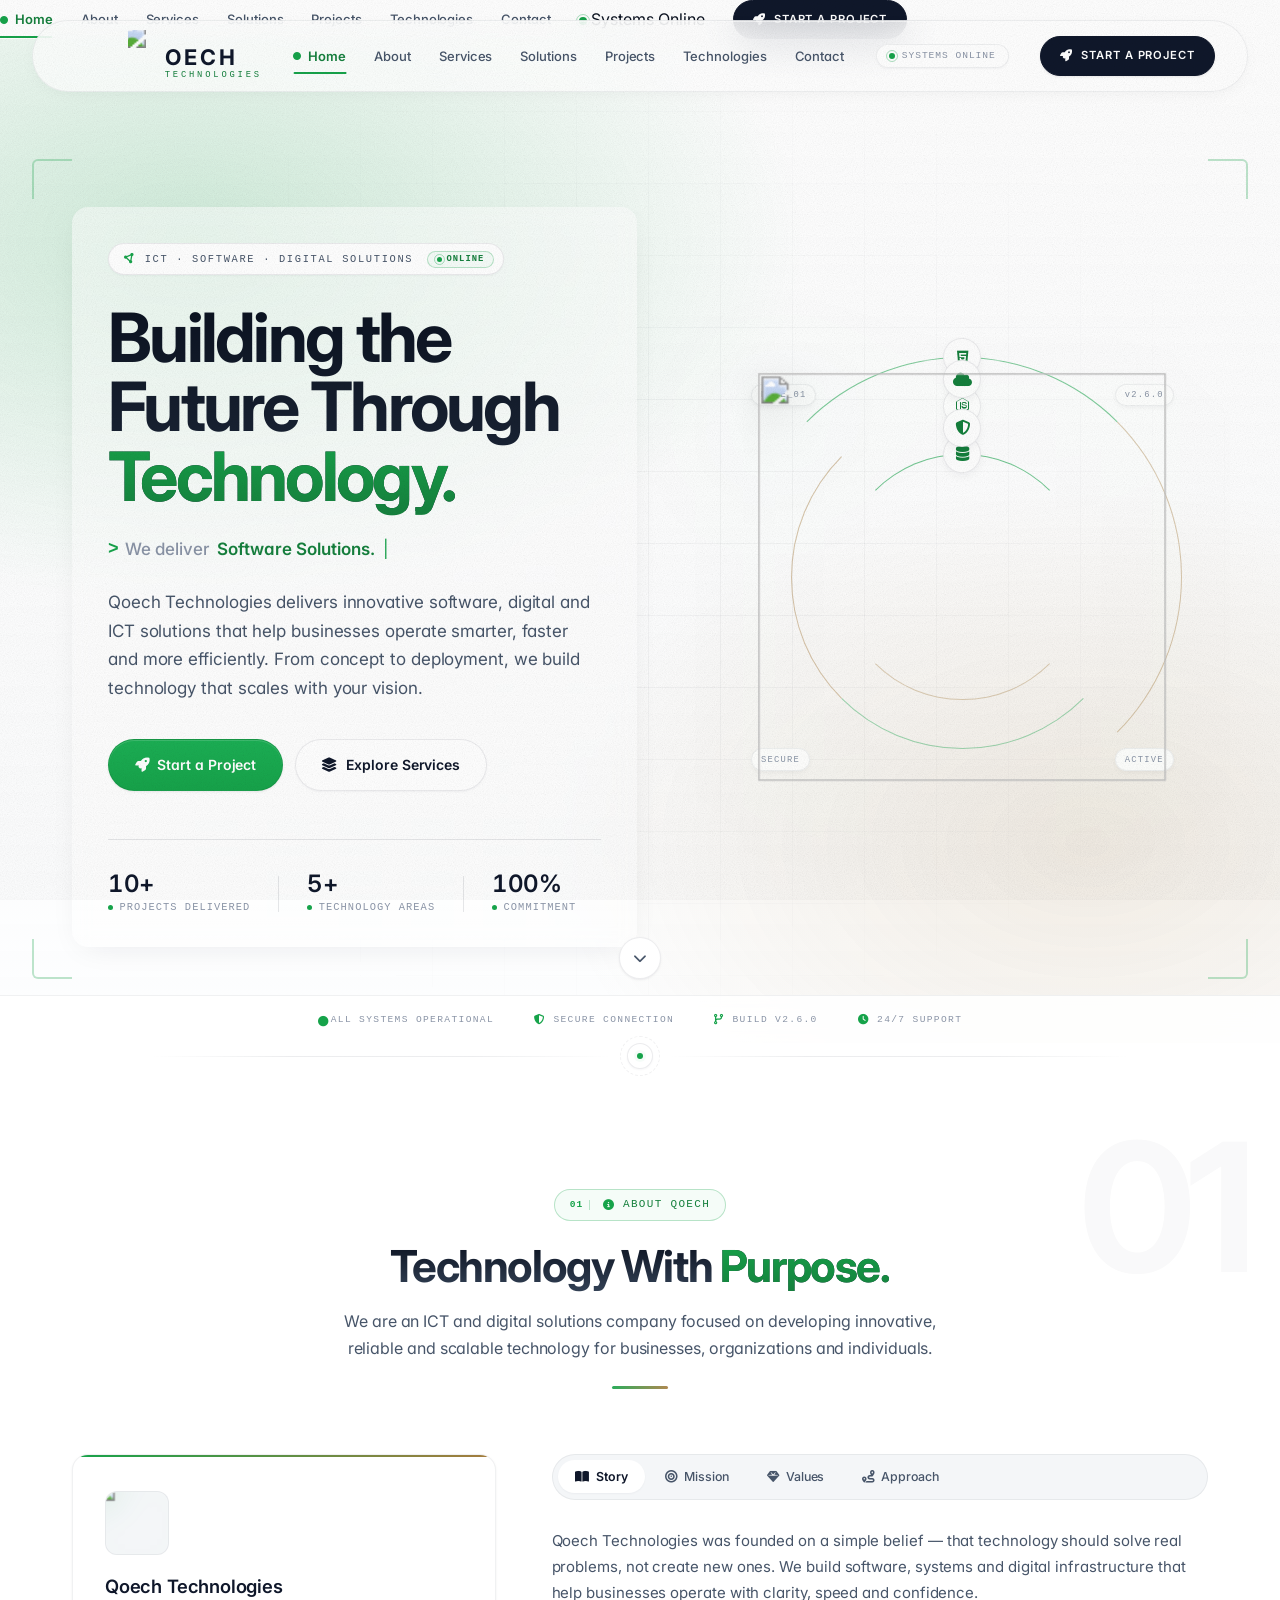
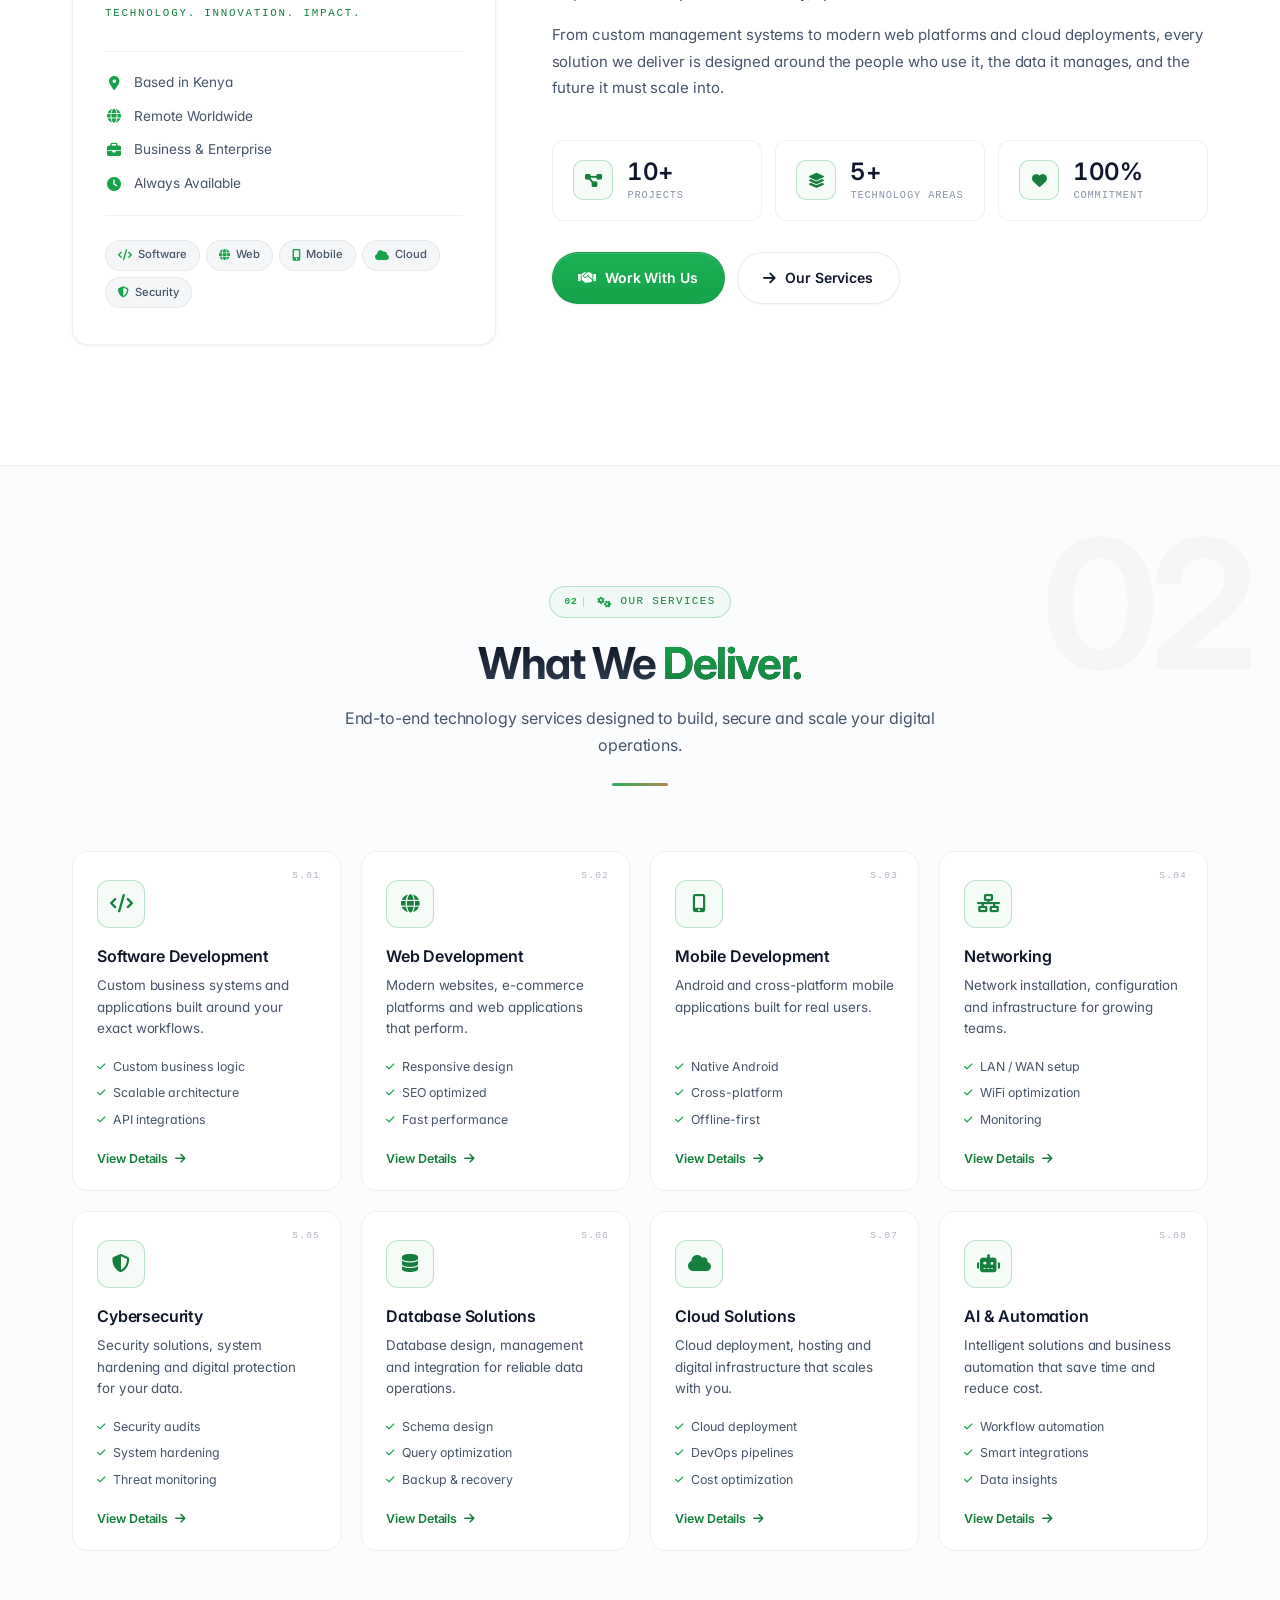
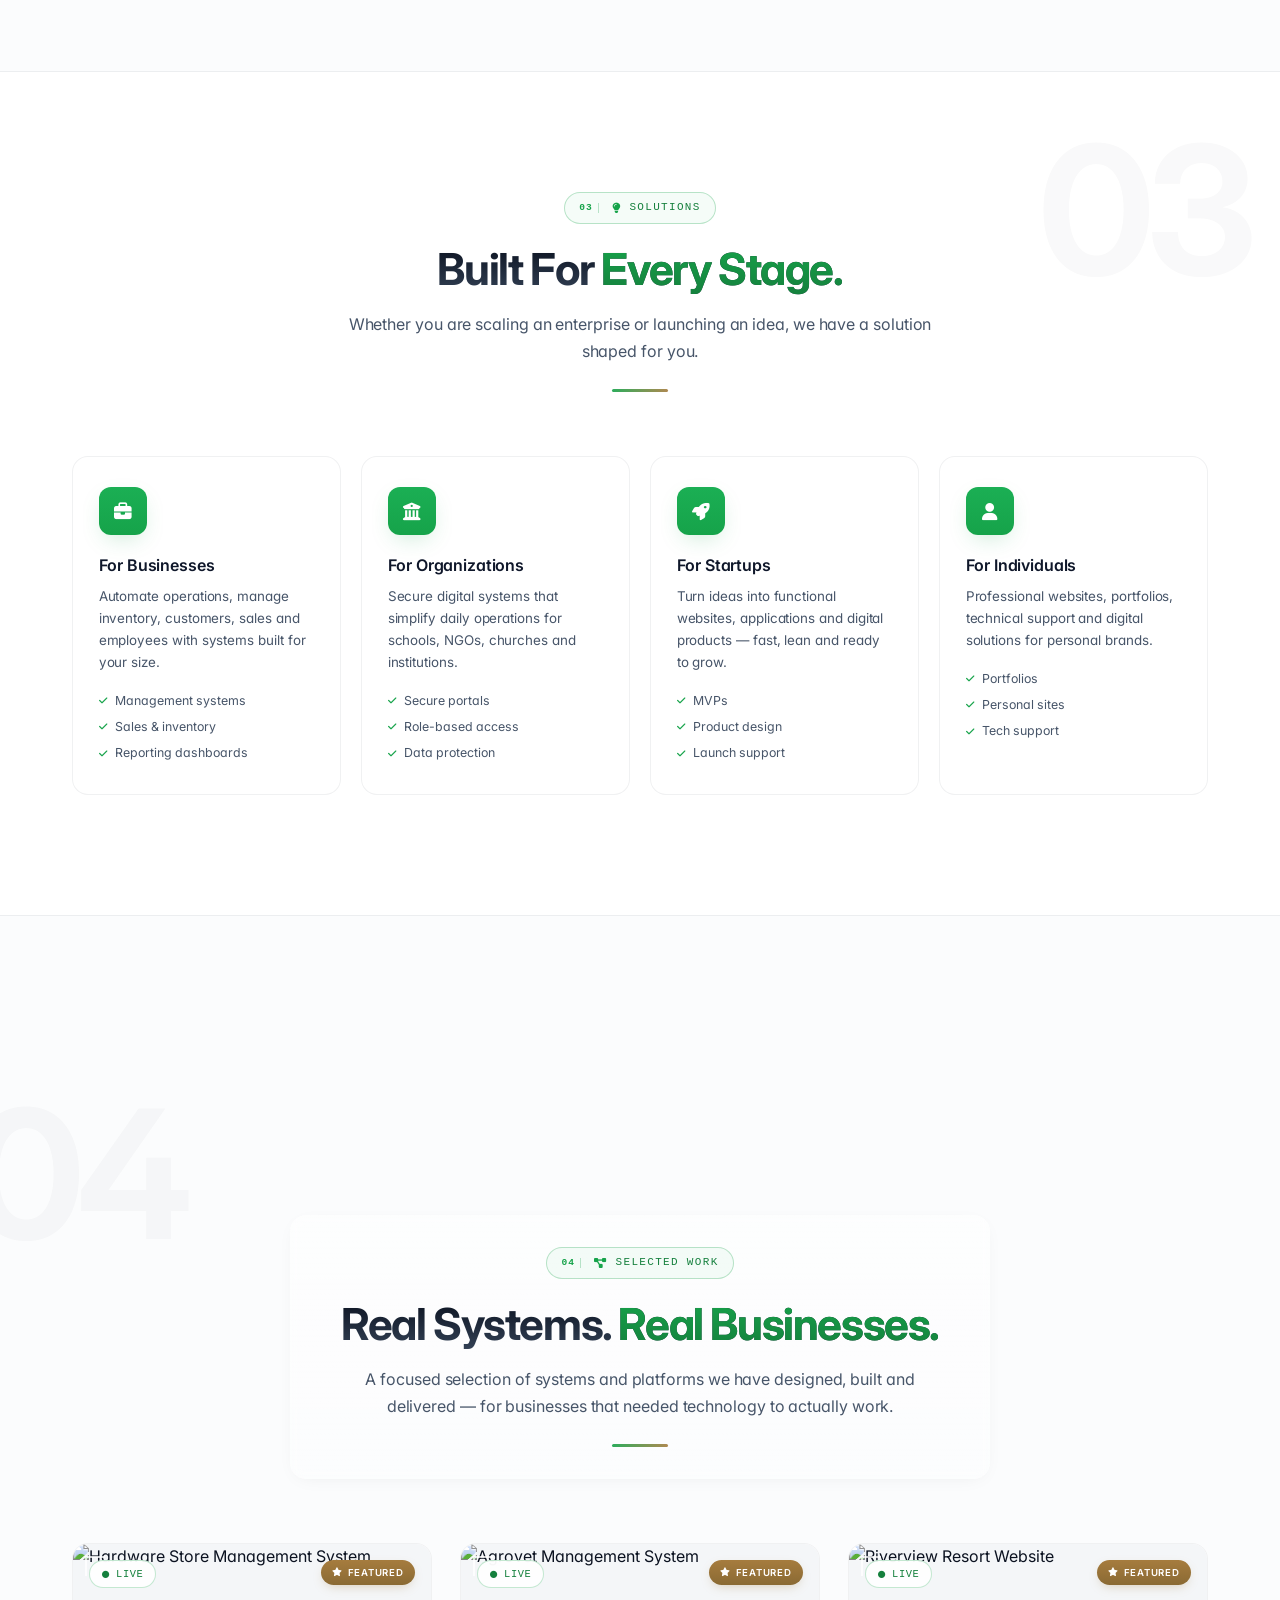
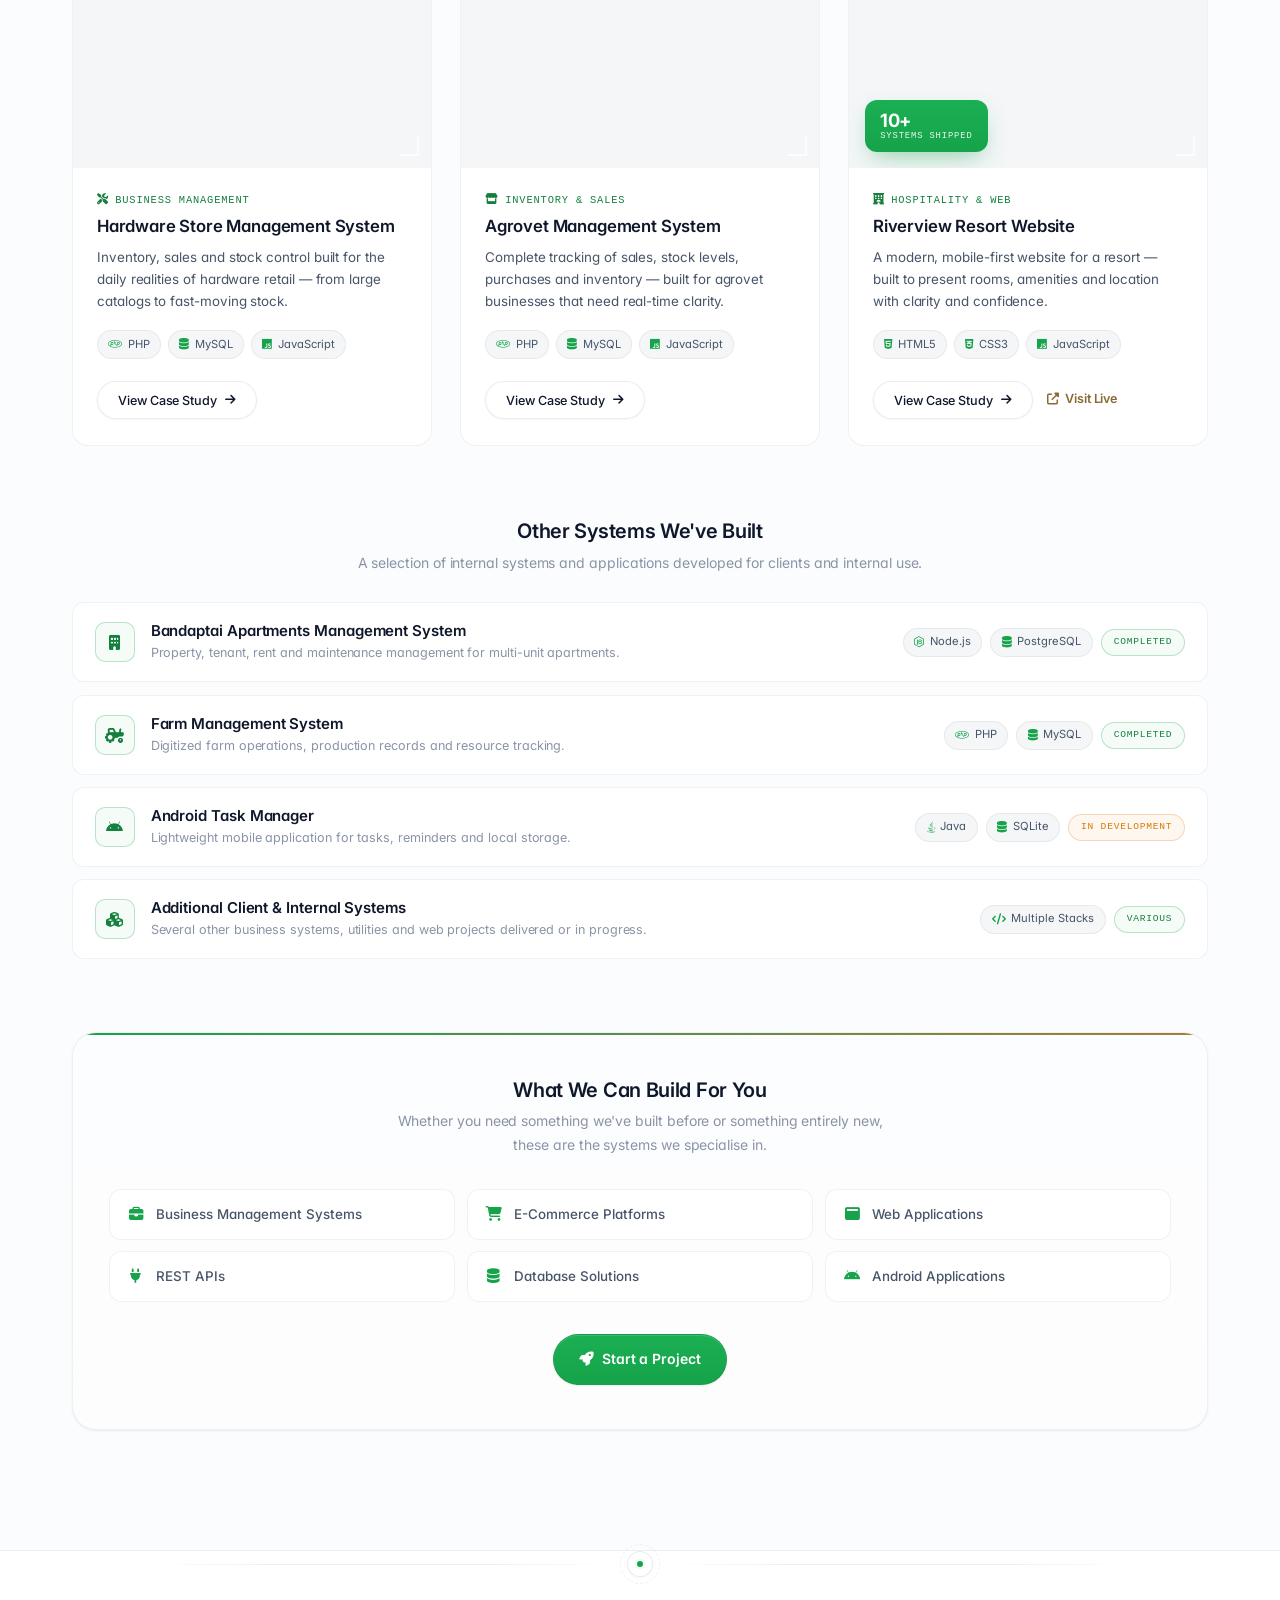
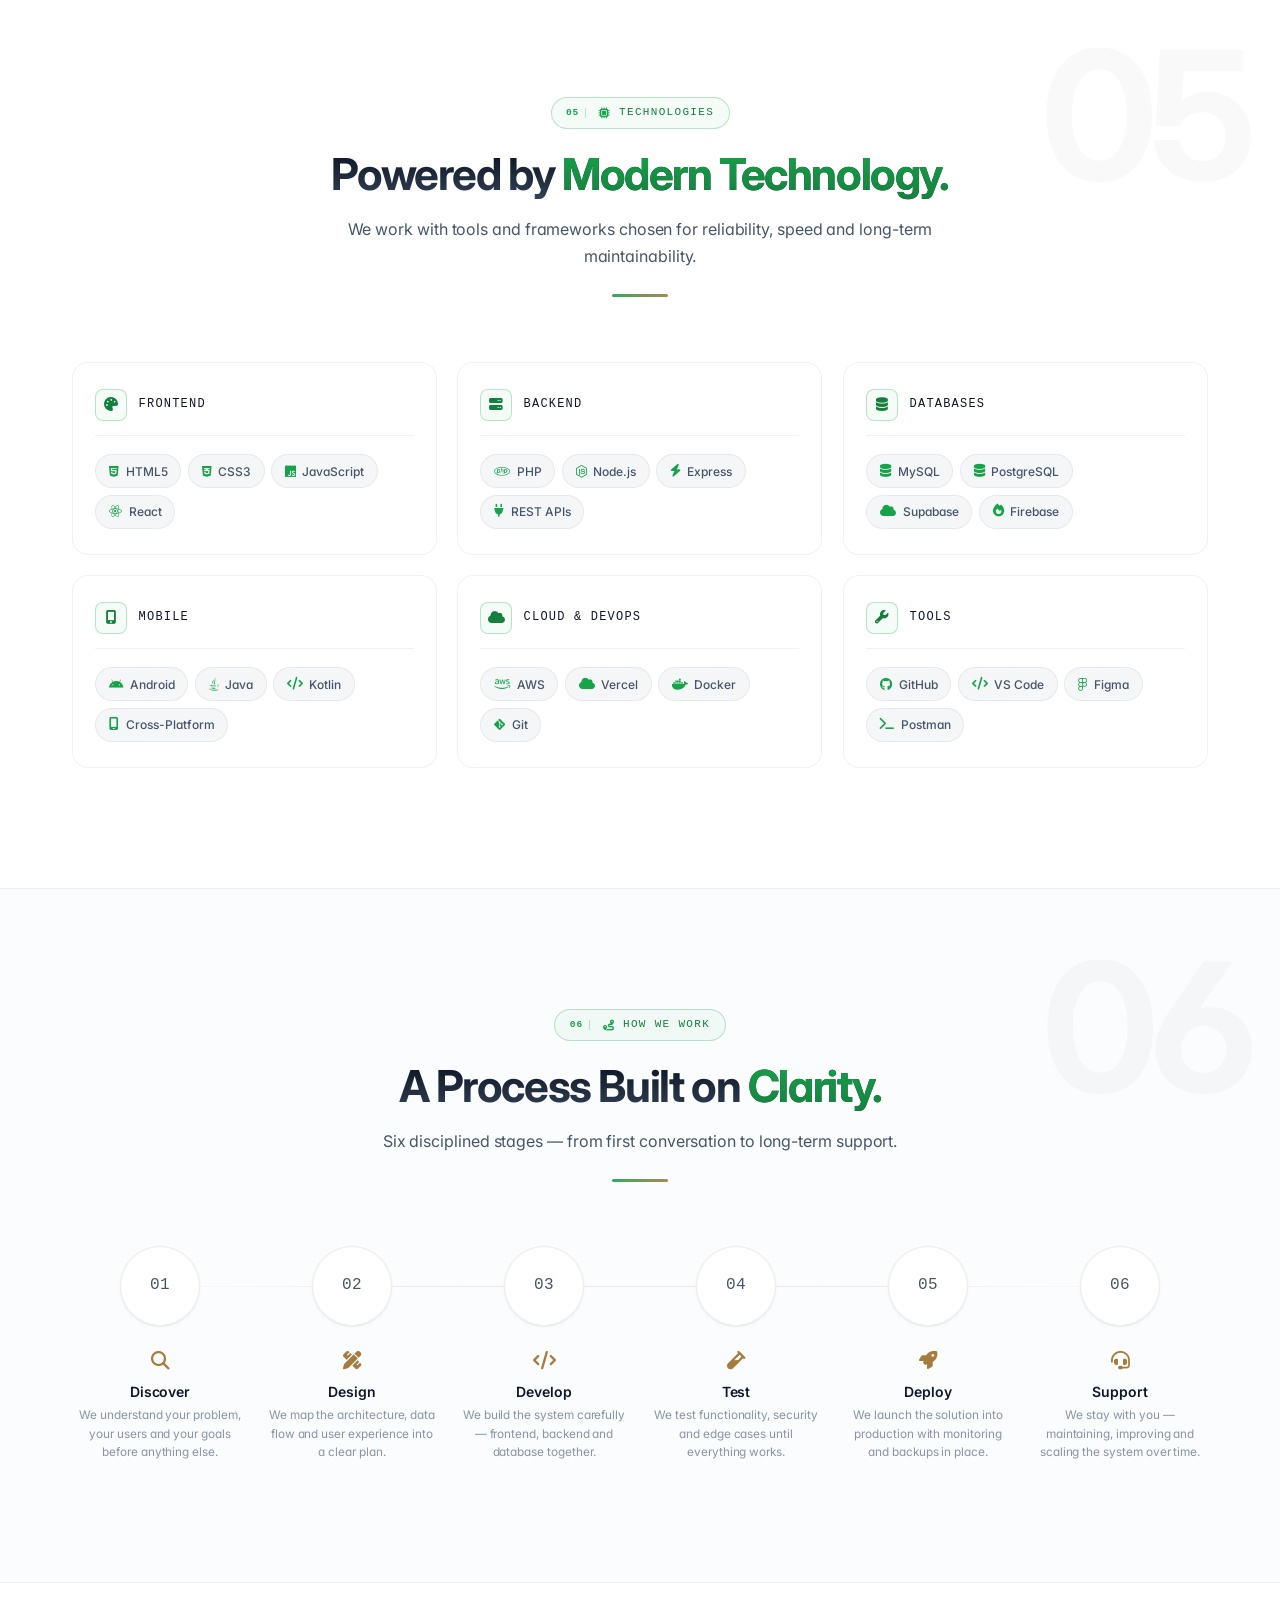
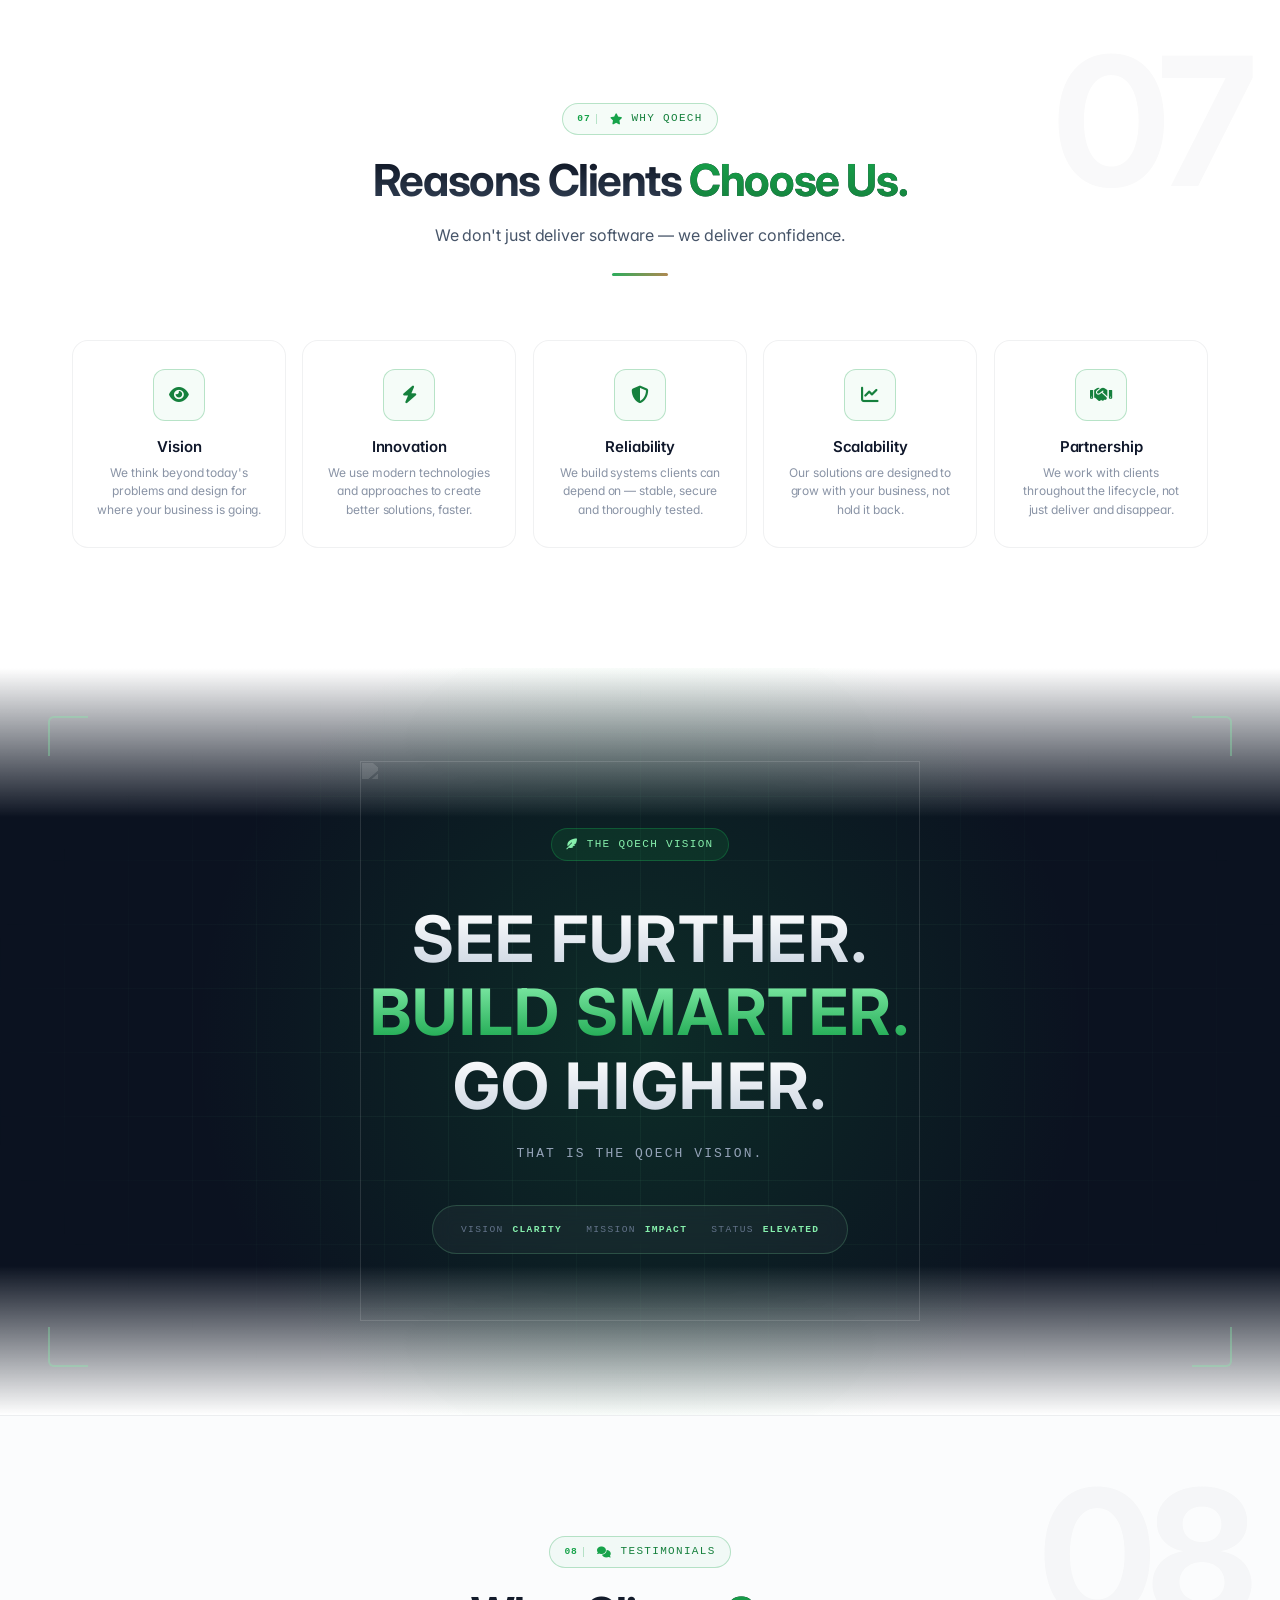
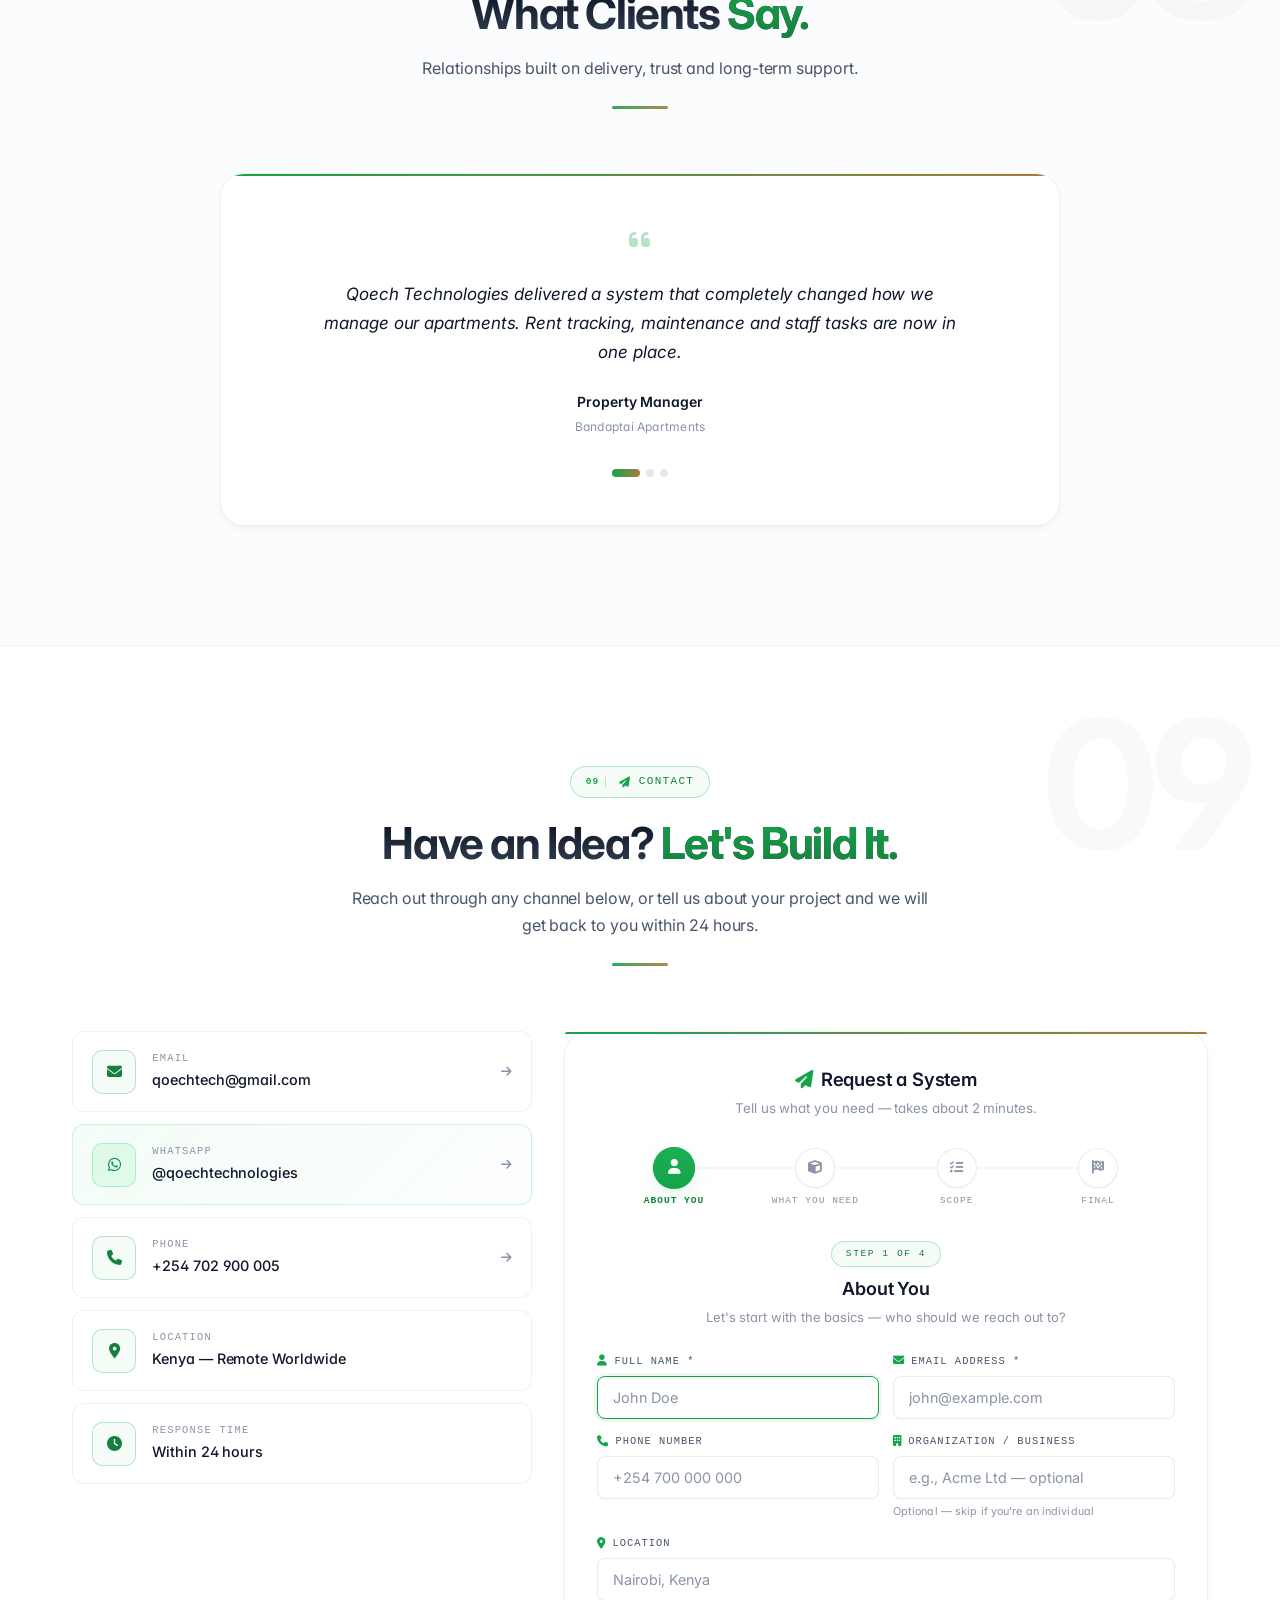
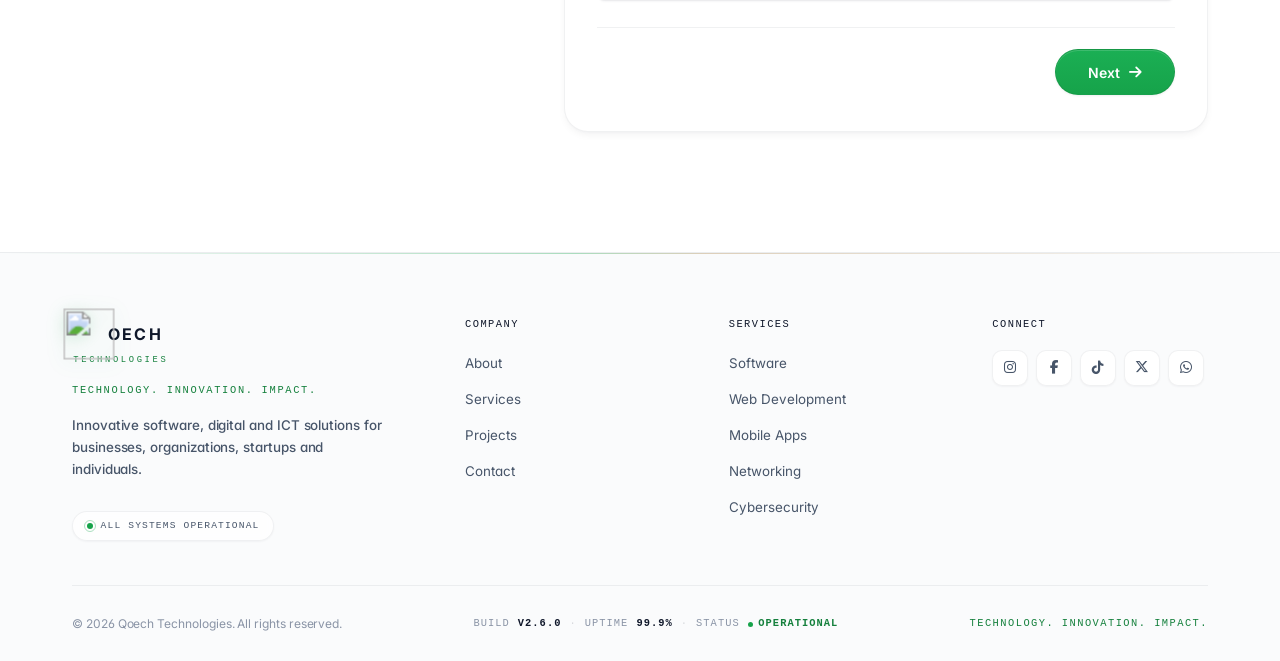
==== commit 72fbce97: "Update index.html" ====
--- a/index.html
+++ b/index.html
@@ -7,11 +7,23 @@
 
   <script>
     (function () {
+      // Prevent browser from restoring scroll on reload
       if ('scrollRestoration' in history) history.scrollRestoration = 'manual';
+
+      // Strip any hash so the browser can't auto-scroll to a section
       if (window.location.hash) {
         history.replaceState(null, '', window.location.pathname + window.location.search);
       }
+
+      // Reset scroll immediately and again once the document is ready.
+      // The delayed calls catch browsers that re-scroll after parsing.
       window.scrollTo(0, 0);
+      document.addEventListener('DOMContentLoaded', function () {
+        window.scrollTo(0, 0);
+      });
+      window.addEventListener('load', function () {
+        window.scrollTo(0, 0);
+      });
     })();
   </script>
 
@@ -27,7 +39,7 @@
   <meta property="og:type" content="website" />
   <meta property="og:url" content="https://www.qoechtechnologies.co.ke/" />
   <meta property="og:site_name" content="Qoech Technologies" />
-  <meta property="og:image" content="https://www.qoechtechnologies.co.ke/images/logo/qoech-q.png" />
+  <meta property="og:image" content="https://www.qoechtechnologies.co.ke/images/logo/qoech-logo.png" />
   <meta property="og:image:type" content="image/png" />
   <meta property="og:image:width" content="500" />
   <meta property="og:image:height" content="500" />
@@ -35,9 +47,9 @@
   <meta name="twitter:card" content="summary_large_image" />
   <meta name="twitter:title" content="Qoech Technologies | Building the Future Through Technology" />
   <meta name="twitter:description" content="Innovative software, digital and ICT solutions for businesses, organizations, startups and individuals." />
-  <meta name="twitter:image" content="https://www.qoechtechnologies.co.ke/images/logo/qoech-q.png" />
-
-  <link rel="icon" type="image/png" href="images/logo/qoech-q.png" />
+  <meta name="twitter:image" content="https://www.qoechtechnologies.co.ke/images/logo/qoech-logo.png" />
+
+  <link rel="icon" type="image/png" href="images/logo/qoech-logo.png" />
 
   <link rel="preconnect" href="https://fonts.googleapis.com" />
   <link rel="preconnect" href="https://fonts.gstatic.com" crossorigin />
@@ -47,7 +59,7 @@
 
   <script src="https://cdn.jsdelivr.net/npm/tsparticles@2.12.0/tsparticles.bundle.min.js" defer></script>
 
-  <link rel="stylesheet" href="css/style.css?v=8" />
+  <link rel="stylesheet" href="css/style.css?v=23" />
 </head>
 
 <body>
@@ -57,10 +69,10 @@
   <!-- ===================== PRELOADER ===================== -->
   <div class="preloader" id="preloader">
     <div class="preloader-inner">
-            <div class="preloader-ring-wrap">
+      <div class="preloader-ring-wrap">
         <div class="preloader-ring"></div>
         <span class="preloader-q-wrap">
-          <img class="preloader-q" src="images/logo/qoech-q.png" alt="Qoech" />
+          <img class="preloader-q" src="images/logo/qoech-logo.png" alt="Qoech" />
         </span>
       </div>
       <div class="preloader-text">QOECH</div>
@@ -76,43 +88,50 @@
   <div class="cursor-glow" id="cursorGlow" aria-hidden="true"></div>
   <div id="particles-bg" aria-hidden="true"></div>
 
-  <!-- ===================== NAVBAR (floating pill) ===================== -->
+  <!-- ===================== NAVBAR ===================== -->
   <header class="navbar" id="navbar">
+    <img class="nav-flying-eagle" id="navFlyingEagle" src="images/logo/eagle-right.png" alt="" aria-hidden="true" />
+
+    <span class="nav-burst" id="navBurst" aria-hidden="true">
+      <span class="nav-bubble"></span>
+      <span class="nav-bubble"></span>
+      <span class="nav-bubble"></span>
+      <span class="nav-bubble"></span>
+      <span class="nav-bubble"></span>
+      <span class="nav-bubble"></span>
+      <span class="nav-bubble"></span>
+      <span class="nav-bubble"></span>
+    </span>
+
     <a href="#home" class="brand" aria-label="Qoech Technologies Home">
-            <span class="brand-top">
+      <span class="brand-top">
         <span class="brand-q-wrap" aria-hidden="true">
-          <img class="brand-q" src="images/logo/qoech-q.png" alt="" />
+          <img class="brand-q" id="brandQ" src="images/logo/qoech-logo.png" alt="" />
         </span>
         <span class="brand-letters">OECH</span>
       </span>
       <span class="brand-sub">TECHNOLOGIES</span>
     </a>
 
-    <nav class="nav-menu" id="navMenu" aria-label="Primary">
-      <button class="nav-close" id="navClose" aria-label="Close menu">
-        <i class="fas fa-times"></i>
-      </button>
-
-      <ul class="nav-links">
-        <li><a href="#home" class="nav-link active"><i class="fas fa-circle"></i><span>Home</span></a></li>
-        <li><a href="#about" class="nav-link"><i class="fas fa-circle"></i><span>About</span></a></li>
-        <li><a href="#services" class="nav-link"><i class="fas fa-circle"></i><span>Services</span></a></li>
-        <li><a href="#solutions" class="nav-link"><i class="fas fa-circle"></i><span>Solutions</span></a></li>
-        <li><a href="#projects" class="nav-link"><i class="fas fa-circle"></i><span>Projects</span></a></li>
-        <li><a href="#technologies" class="nav-link"><i class="fas fa-circle"></i><span>Technologies</span></a></li>
-        <li><a href="#contact" class="nav-link"><i class="fas fa-circle"></i><span>Contact</span></a></li>
-      </ul>
-
-      <div class="nav-status" aria-hidden="true">
-        <span class="status-dot"></span>
-        <span class="status-text">Systems Online</span>
-      </div>
-
-      <a href="#contact" class="nav-cta">
-        <i class="fas fa-rocket"></i>
-        <span>Start a Project</span>
-      </a>
-    </nav>
+    <ul class="nav-links nav-links-desktop">
+      <li><a href="#home" class="nav-link active"><i class="fas fa-circle"></i><span>Home</span></a></li>
+      <li><a href="#about" class="nav-link"><i class="fas fa-circle"></i><span>About</span></a></li>
+      <li><a href="#services" class="nav-link"><i class="fas fa-circle"></i><span>Services</span></a></li>
+      <li><a href="#solutions" class="nav-link"><i class="fas fa-circle"></i><span>Solutions</span></a></li>
+      <li><a href="#projects" class="nav-link"><i class="fas fa-circle"></i><span>Projects</span></a></li>
+      <li><a href="#technologies" class="nav-link"><i class="fas fa-circle"></i><span>Technologies</span></a></li>
+      <li><a href="#contact" class="nav-link"><i class="fas fa-circle"></i><span>Contact</span></a></li>
+    </ul>
+
+    <div class="nav-status" id="navStatus" aria-hidden="true">
+      <span class="status-dot"></span>
+      <span class="status-text">Systems Online</span>
+    </div>
+
+    <a href="#contact" class="nav-cta nav-cta-desktop">
+      <i class="fas fa-rocket"></i>
+      <span>Start a Project</span>
+    </a>
 
     <button class="hamburger" id="hamburger" aria-label="Toggle menu" aria-expanded="false" aria-controls="navMenu">
       <span class="hamburger-ring"></span>
@@ -121,6 +140,28 @@
       <span class="hamburger-line"></span>
     </button>
   </header>
+
+  <nav class="nav-menu" id="navMenu" aria-label="Primary navigation">
+    <ul class="nav-links">
+      <li><a href="#home" class="nav-link active"><i class="fas fa-circle"></i><span>Home</span></a></li>
+      <li><a href="#about" class="nav-link"><i class="fas fa-circle"></i><span>About</span></a></li>
+      <li><a href="#services" class="nav-link"><i class="fas fa-circle"></i><span>Services</span></a></li>
+      <li><a href="#solutions" class="nav-link"><i class="fas fa-circle"></i><span>Solutions</span></a></li>
+      <li><a href="#projects" class="nav-link"><i class="fas fa-circle"></i><span>Projects</span></a></li>
+      <li><a href="#technologies" class="nav-link"><i class="fas fa-circle"></i><span>Technologies</span></a></li>
+      <li><a href="#contact" class="nav-link"><i class="fas fa-circle"></i><span>Contact</span></a></li>
+    </ul>
+
+    <div class="nav-status-mobile" aria-hidden="true">
+      <span class="status-dot"></span>
+      <span class="status-text">Systems Online</span>
+    </div>
+
+    <a href="#contact" class="nav-cta">
+      <i class="fas fa-rocket"></i>
+      <span>Start a Project</span>
+    </a>
+  </nav>
 
   <div class="nav-overlay" id="navOverlay" aria-hidden="true"></div>
 
@@ -198,8 +239,8 @@
           <div class="visual-ring visual-ring-mid"></div>
           <div class="visual-ring visual-ring-inner"></div>
 
-                    <div class="visual-core">
-              <img class="visual-core-mark" src="images/logo/qoech-q.png" alt="" />
+          <div class="visual-core">
+            <img class="visual-core-mark" src="images/logo/qoech-logo.png" alt="" />
           </div>
 
           <div class="orbit orbit-1">
@@ -270,7 +311,7 @@
         <div class="about-visual">
           <div class="about-card">
             <div class="about-card-mark">
-              <img src="images/logo/qoech-q.png" alt="" />
+              <img src="images/logo/qoech-logo.png" alt="" />
             </div>
             <h3>Qoech Technologies</h3>
             <p>Technology. Innovation. Impact.</p>
@@ -597,7 +638,7 @@
       <div class="featured-projects-grid">
         <article class="featured-project-card">
           <div class="featured-project-thumb">
-            <img src="images/projects/hardware.jpg" alt="Hardware Store Management System" loading="lazy" />
+            <img src="images/projects/hardware.jpg?v=2" alt="Hardware Store Management System" loading="lazy" />
             <span class="project-status status-live"><i class="fas fa-circle"></i> Live</span>
             <span class="featured-flag"><i class="fas fa-star"></i> Featured</span>
             <span class="thumb-scan" aria-hidden="true"></span>
@@ -621,7 +662,7 @@
 
         <article class="featured-project-card">
           <div class="featured-project-thumb">
-            <img src="images/projects/agrovet.jpg" alt="Agrovet Management System" loading="lazy" />
+            <img src="images/projects/agrovet.jpg?v=2" alt="Agrovet Management System" loading="lazy" />
             <span class="project-status status-live"><i class="fas fa-circle"></i> Live</span>
             <span class="featured-flag"><i class="fas fa-star"></i> Featured</span>
             <span class="thumb-scan" aria-hidden="true"></span>
@@ -645,7 +686,7 @@
 
         <article class="featured-project-card">
           <div class="featured-project-thumb">
-            <img src="images/projects/riverview.jpg" alt="Riverview Resort Website" loading="lazy" />
+            <img src="images/projects/riverview.jpg?v=2" alt="Riverview Resort Website" loading="lazy" />
             <span class="project-status status-live"><i class="fas fa-circle"></i> Live</span>
             <span class="featured-flag"><i class="fas fa-star"></i> Featured</span>
             <span class="thumb-scan" aria-hidden="true"></span>
@@ -981,7 +1022,7 @@
     <div class="eagle-bg" aria-hidden="true"></div>
     <div class="eagle-grid" aria-hidden="true"></div>
     <div class="eagle-figure" aria-hidden="true">
-      <img src="images/logo/qoech-q.png" alt="" />
+      <img src="images/logo/qoech-logo.png" alt="" />
     </div>
 
     <div class="eagle-brackets" aria-hidden="true">
@@ -1367,7 +1408,7 @@
   </section>
 
   <!-- ===================== FOOTER ===================== -->
-    <footer class="footer">
+  <footer class="footer">
     <div class="footer-bg" aria-hidden="true"></div>
     <div class="footer-bg-overlay" aria-hidden="true"></div>
     <div class="footer-scanline" aria-hidden="true"></div>
@@ -1376,7 +1417,7 @@
         <div class="footer-brand">
           <div class="footer-logo">
             <span class="footer-top">
-              <img class="footer-q" src="images/logo/qoech-q.png" alt="" />
+              <img class="footer-q" src="images/logo/qoech-logo.png" alt="" />
               <span class="footer-letters">OECH</span>
             </span>
             <span class="footer-sub">TECHNOLOGIES</span>
@@ -1417,8 +1458,8 @@
         <div class="footer-col">
           <h4>Connect</h4>
           <div class="footer-social">
-            <a href="https://instagram.com/qoechtech" target="_blank" rel="noopener" aria-label="Instagram"><i class="fab fa-instagram"></i></a>
-            <a href="https://facebook.com/qoechtech" target="_blank" rel="noopener" aria-label="Facebook"><i class="fab fa-facebook-f"></i></a>
+            <a href="https://www.instagram.com/quoechtech?exln=MTViam9kamVzMnoydA%3D%3D&utm_source=qr" target="_blank" rel="noopener" aria-label="Instagram"><i class="fab fa-instagram"></i></a>
+            <a href="https://www.facebook.com/share/1DozdZCG9G/?mibextid=wwXIfr" target="_blank" rel="noopener" aria-label="Facebook"><i class="fab fa-facebook-f"></i></a>
             <a href="https://tiktok.com/@qoechtech" target="_blank" rel="noopener" aria-label="TikTok"><i class="fab fa-tiktok"></i></a>
             <a href="https://x.com/qoechtech" target="_blank" rel="noopener" aria-label="X"><i class="fab fa-x-twitter"></i></a>
             <a href="https://wa.me/254702900005" target="_blank" rel="noopener" aria-label="WhatsApp"><i class="fab fa-whatsapp"></i></a>
@@ -1497,7 +1538,7 @@
     </div>
   </div>
 
-  <script src="js/main.js?v=11" defer></script>
+  <script src="js/main.js?v=19" defer></script>
 
 </body>
 </html>
--- a/css/style.css
+++ b/css/style.css
@@ -1,18 +1,18 @@
 /* ============================================================
-   QOECH TECHNOLOGIES — MASTER STYLESHEET
+   QOECH TECHNOLOGIES — MASTER STYLESHEET (DIGITAL REFINED)
    ============================================================
    Table of Contents
    01. Root Variables & Reset
    02. Base Typography
    03. Scrollbar
-   04. Utilities (container, section, labels, titles, buttons)
+   04. Utilities (container, section, labels, titles, buttons, shine)
    05. Preloader
    06. Scroll Progress Bar
    07. Cursor Glow
    08. Particles Background
-   09. Navbar (Desktop)
+   09. Navbar (floating pill + letter-Q brand)
    10. Animated Hamburger + Mobile Menu
-   11. Hero
+   11. Hero (with layered photo background)
    12. About
    13. Services
    14. Solutions
@@ -27,9 +27,12 @@
    23. Back to Top
    24. Modals (Service + Project)
    25. Fade-up Scroll Animations
-   26. Qoech Mark Sizing (image version)
+   26. Qoech Mark Sizing (transparent-PNG)
    27. Responsive Breakpoints
    28. Contact Wizard
+   29. Digital Layer (grain, status, brackets, dividers, watermarks)
+   30. Modal Variants (image + terminal)
+   31. Digital Refinements (title divider, banner images, thumb badge)
    ============================================================ */
 
 
@@ -45,55 +48,58 @@
 }
 
 :root {
-  /* Backgrounds */
-  --bg-body:        #050B14;
-  --bg-section:     #0A1628;
-  --bg-card:        rgba(255, 255, 255, 0.03);
-  --bg-card-hover:  rgba(57, 255, 20, 0.06);
-  --bg-input:       rgba(255, 255, 255, 0.04);
-
-  /* Brand */
-  --primary:        #39FF14;
-  --primary-dark:   #00B85C;
-  --primary-soft:   rgba(57, 255, 20, 0.12);
-  --primary-glow:   rgba(57, 255, 20, 0.32);
-  --gold:           #D4AF37;
-  --gold-soft:      rgba(212, 175, 55, 0.12);
-  --gold-glow:      rgba(212, 175, 55, 0.28);
-  --silver:         #E0E0E0;
-
-  /* Text */
-  --text-primary:   #EDEDED;
-  --text-secondary: #A8AAC7;
-  --text-muted:     #6B739A;
-
-  /* Borders */
-  --border-dim:     rgba(255, 255, 255, 0.06);
-  --border-hover:   rgba(57, 255, 20, 0.35);
-
-  /* Status */
-  --status-live:    #39FF14;
-  --status-done:    #00C8FF;
-  --status-dev:     #FFC800;
-
-  /* Typography */
+  --bg-body:        #FFFFFF;
+  --bg-section:     #FAFBFC;
+  --bg-section-translucent: rgba(250, 251, 252, 0.72);
+  --bg-subtle:      #F4F6F8;
+  --bg-card:        #FFFFFF;
+  --bg-card-hover:  #FFFFFF;
+  --bg-input:       #FFFFFF;
+
+  --primary:        #16A34A;
+  --primary-dark:   #15803D;
+  --primary-darker: #14532D;
+  --primary-soft:   rgba(22, 163, 74, 0.07);
+  --primary-tint:   rgba(22, 163, 74, 0.04);
+  --primary-glow:   rgba(22, 163, 74, 0.18);
+  --gold:           #A67C3E;
+  --gold-dark:      #8A6A34;
+  --gold-soft:      rgba(166, 124, 62, 0.07);
+  --silver:         #64748B;
+
+  --text-primary:   #0B1220;
+  --text-heading:   #0F172A;
+  --text-secondary: #475569;
+  --text-muted:     #8A94A6;
+
+  --border-subtle:  rgba(15, 23, 42, 0.06);
+  --border-dim:     rgba(15, 23, 42, 0.08);
+  --border-hover:   rgba(15, 23, 42, 0.14);
+  --border-brand:   rgba(22, 163, 74, 0.28);
+
+  --status-live:    #16A34A;
+  --status-done:    #0284C7;
+  --status-dev:     #D97706;
+
   --font-sans:      'Inter', system-ui, -apple-system, sans-serif;
-  --font-display:   'Orbitron', 'Inter', sans-serif;
-
-  /* Shadows */
-  --shadow-sm:      0 4px 20px rgba(0, 0, 0, 0.4);
-  --shadow-md:      0 20px 40px -12px rgba(0, 0, 0, 0.75);
-  --shadow-lg:      0 40px 80px -20px rgba(0, 0, 0, 0.9);
-
-  /* Transitions */
-  --transition:     0.35s cubic-bezier(0.16, 1, 0.3, 1);
-  --transition-fast: 0.2s ease;
-
-  /* Layout */
+  --font-display:   'Space Grotesk', 'Inter', sans-serif;
+  --font-mono:      'JetBrains Mono', 'SF Mono', Consolas, monospace;
+
+  --shadow-xs:      0 1px 2px rgba(15, 23, 42, 0.04);
+  --shadow-sm:      0 1px 3px rgba(15, 23, 42, 0.05), 0 1px 2px rgba(15, 23, 42, 0.03);
+  --shadow-md:      0 4px 8px -2px rgba(15, 23, 42, 0.06), 0 2px 4px -2px rgba(15, 23, 42, 0.04);
+  --shadow-lg:      0 12px 24px -6px rgba(15, 23, 42, 0.08), 0 4px 8px -4px rgba(15, 23, 42, 0.04);
+  --shadow-xl:      0 24px 48px -12px rgba(15, 23, 42, 0.12), 0 8px 16px -8px rgba(15, 23, 42, 0.05);
+  --shadow-brand:   0 8px 24px -8px rgba(22, 163, 74, 0.28);
+
+  --transition:     0.28s cubic-bezier(0.16, 1, 0.3, 1);
+  --transition-fast: 0.16s cubic-bezier(0.4, 0, 0.2, 1);
+
   --nav-height:     72px;
-  --radius-sm:      10px;
-  --radius-md:      16px;
-  --radius-lg:      24px;
+  --radius-sm:      8px;
+  --radius-md:      12px;
+  --radius-lg:      16px;
+  --radius-xl:      24px;
   --radius-pill:    100px;
 }
 
@@ -109,16 +115,15 @@
   background: var(--bg-body);
   color: var(--text-primary);
   line-height: 1.6;
+  font-size: 16px;
   overflow-x: hidden;
   -webkit-font-smoothing: antialiased;
   -moz-osx-font-smoothing: grayscale;
-}
-
-img {
-  max-width: 100%;
-  display: block;
-}
-
+  font-feature-settings: 'cv02', 'cv03', 'cv04', 'cv11';
+  position: relative;
+}
+
+img { max-width: 100%; display: block; }
 button {
   font-family: inherit;
   cursor: pointer;
@@ -126,20 +131,10 @@
   background: none;
   color: inherit;
 }
-
-a {
-  color: inherit;
-  text-decoration: none;
-}
-
-ul {
-  list-style: none;
-}
-
-::selection {
-  background: var(--primary);
-  color: var(--bg-body);
-}
+a { color: inherit; text-decoration: none; }
+ul { list-style: none; }
+
+::selection { background: var(--primary); color: #FFFFFF; }
 
 
 /* ============================================================
@@ -147,35 +142,38 @@
    ============================================================ */
 h1, h2, h3, h4, h5, h6 {
   font-family: var(--font-display);
-  font-weight: 700;
-  line-height: 1.15;
-  letter-spacing: -0.01em;
-  color: var(--text-primary);
-}
+  font-weight: 600;
+  line-height: 1.2;
+  letter-spacing: -0.02em;
+  color: var(--text-heading);
+}
+h1 { font-weight: 700; letter-spacing: -0.035em; line-height: 1.05; }
+h2 { font-weight: 700; letter-spacing: -0.03em; line-height: 1.1; }
+h3 { font-weight: 600; letter-spacing: -0.015em; line-height: 1.3; }
+h4, h5, h6 { font-weight: 600; letter-spacing: -0.01em; line-height: 1.35; }
 
 p {
   color: var(--text-secondary);
-  font-size: 0.98rem;
+  font-size: 0.9375rem;
   line-height: 1.7;
-}
+  letter-spacing: -0.005em;
+}
+
+small { font-family: var(--font-sans); letter-spacing: 0; }
+strong { font-weight: 600; color: var(--text-heading); }
 
 
 /* ============================================================
    03. SCROLLBAR
    ============================================================ */
-::-webkit-scrollbar {
-  width: 8px;
-}
-::-webkit-scrollbar-track {
-  background: var(--bg-body);
-}
+::-webkit-scrollbar { width: 10px; height: 10px; }
+::-webkit-scrollbar-track { background: var(--bg-subtle); }
 ::-webkit-scrollbar-thumb {
-  background: linear-gradient(180deg, var(--primary), var(--primary-dark));
+  background: #CBD5E1;
   border-radius: 20px;
-}
-::-webkit-scrollbar-thumb:hover {
-  background: var(--primary);
-}
+  border: 2px solid var(--bg-subtle);
+}
+::-webkit-scrollbar-thumb:hover { background: #94A3B8; }
 
 
 /* ============================================================
@@ -183,57 +181,64 @@
    ============================================================ */
 .container {
   width: 100%;
-  max-width: 1240px;
+  max-width: 1200px;
   margin: 0 auto;
-  padding: 0 1.8rem;
+  padding: 0 2rem;
 }
 
 .section {
   position: relative;
-  padding: 6.5rem 0;
-  background: var(--bg-body);
+  padding: 7.5rem 0;
+  background: transparent;
   z-index: 1;
+  overflow: hidden;
 }
 
 .section-alt {
-  background: var(--bg-section);
-  border-top: 1px solid var(--border-dim);
-  border-bottom: 1px solid var(--border-dim);
+  background: var(--bg-section-translucent);
+  border-top: 1px solid var(--border-subtle);
+  border-bottom: 1px solid var(--border-subtle);
 }
 
 .section-head {
-  max-width: 720px;
-  margin: 0 auto 3.5rem;
+  max-width: 700px;
+  margin: 0 auto 4rem;
   text-align: center;
+  position: relative;
+  z-index: 2;
 }
 
 .section-label {
   display: inline-flex;
   align-items: center;
   gap: 0.5rem;
-  font-family: var(--font-display);
-  font-size: 0.68rem;
-  font-weight: 600;
-  letter-spacing: 0.28em;
+  font-family: var(--font-mono);
+  font-size: 0.6875rem;
+  font-weight: 500;
+  letter-spacing: 0.12em;
   text-transform: uppercase;
-  color: var(--primary);
-  background: var(--primary-soft);
-  border: 1px solid rgba(57, 255, 20, 0.18);
-  padding: 0.4rem 1.1rem;
+  color: var(--primary-dark);
+  background: var(--primary-tint);
+  border: 1px solid var(--border-brand);
+  padding: 0.4rem 0.9rem;
   border-radius: var(--radius-pill);
-  margin-bottom: 1.2rem;
-  backdrop-filter: blur(6px);
-}
-.section-label i {
-  font-size: 0.72rem;
-  color: var(--primary);
-}
+  margin-bottom: 1.25rem;
+}
+.section-label i { font-size: 0.6875rem; color: var(--primary); }
+
+.section-label-dark {
+  background: rgba(22, 163, 74, 0.14);
+  border-color: rgba(22, 163, 74, 0.35);
+  color: #86EFAC;
+}
+.section-label-dark i { color: #86EFAC; }
 
 .section-title {
-  font-size: clamp(1.9rem, 4.2vw, 2.8rem);
-  font-weight: 800;
-  letter-spacing: -0.02em;
-  background: linear-gradient(135deg, #FFFFFF 0%, var(--primary) 55%, var(--gold) 100%);
+  font-size: clamp(1.875rem, 4vw, 2.75rem);
+  font-weight: 700;
+  letter-spacing: -0.032em;
+  line-height: 1.15;
+  background: linear-gradient(180deg, #0B1220 0%, #334155 100%);
   -webkit-background-clip: text;
   -webkit-text-fill-color: transparent;
   background-clip: text;
@@ -241,7 +246,7 @@
 }
 
 .section-title .highlight {
-  background: linear-gradient(135deg, var(--primary), var(--gold));
+  background: linear-gradient(180deg, var(--primary) 0%, var(--primary-dark) 100%);
   -webkit-background-clip: text;
   -webkit-text-fill-color: transparent;
   background-clip: text;
@@ -250,56 +255,98 @@
 .section-sub {
   color: var(--text-secondary);
   font-size: 1rem;
-  max-width: 620px;
+  line-height: 1.7;
+  letter-spacing: -0.005em;
+  max-width: 600px;
   margin: 0 auto;
 }
 
-/* Buttons */
+/* ---- Buttons ---- */
 .btn {
   display: inline-flex;
   align-items: center;
   justify-content: center;
   gap: 0.55rem;
-  padding: 0.85rem 1.7rem;
+  padding: 0.85rem 1.6rem;
   font-family: var(--font-display);
-  font-weight: 700;
-  font-size: 0.78rem;
-  letter-spacing: 0.1em;
-  text-transform: uppercase;
+  font-weight: 600;
+  font-size: 0.875rem;
+  letter-spacing: -0.005em;
   border-radius: var(--radius-pill);
   transition: var(--transition);
   border: 1px solid transparent;
   white-space: nowrap;
   cursor: pointer;
-}
-
-.btn i {
-  font-size: 0.9rem;
-}
+  position: relative;
+  overflow: hidden;
+  isolation: isolate;
+}
+
+.btn i { font-size: 0.9rem; }
 
 .btn-primary {
-  background: var(--primary);
-  color: #04120A;
-  box-shadow: 0 0 24px var(--primary-glow);
-  border-color: rgba(57, 255, 20, 0.4);
+  background: linear-gradient(180deg, #1BAF54 0%, var(--primary) 100%);
+  color: #FFFFFF;
+  border-color: rgba(20, 83, 45, 0.15);
+  box-shadow: var(--shadow-sm), inset 0 1px 0 rgba(255, 255, 255, 0.15);
 }
 .btn-primary:hover {
-  transform: translateY(-3px);
-  box-shadow: 0 0 46px var(--primary-glow), 0 0 80px rgba(57, 255, 20, 0.15);
-  filter: brightness(1.08);
+  background: linear-gradient(180deg, var(--primary) 0%, var(--primary-dark) 100%);
+  transform: translateY(-1px);
+  box-shadow: var(--shadow-brand), inset 0 1px 0 rgba(255, 255, 255, 0.12);
+}
+.btn-primary:active {
+  transform: translateY(0);
+  box-shadow: var(--shadow-sm), inset 0 1px 0 rgba(255, 255, 255, 0.1);
 }
 
 .btn-outline {
-  background: transparent;
-  color: var(--text-primary);
+  background: #FFFFFF;
+  color: var(--text-heading);
   border: 1px solid var(--border-dim);
-  backdrop-filter: blur(6px);
+  box-shadow: var(--shadow-xs);
 }
 .btn-outline:hover {
-  border-color: var(--primary);
-  color: var(--primary);
-  transform: translateY(-3px);
-  box-shadow: 0 0 30px var(--primary-glow);
+  border-color: var(--border-hover);
+  color: var(--text-heading);
+  transform: translateY(-1px);
+  box-shadow: var(--shadow-sm);
+}
+
+.nav-cta,
+.btn-submit {
+  font-family: var(--font-display);
+  font-weight: 600;
+  letter-spacing: 0.06em;
+  text-transform: uppercase;
+  font-size: 0.75rem;
+}
+
+/* ---- Button shine sweep (opt-in via .btn-shine) ---- */
+.btn-shine::before {
+  content: '';
+  position: absolute;
+  top: 0;
+  left: -100%;
+  width: 100%;
+  height: 100%;
+  background: linear-gradient(90deg,
+    transparent 0%,
+    rgba(255, 255, 255, 0.35) 50%,
+    transparent 100%);
+  transition: left 0.7s cubic-bezier(0.16, 1, 0.3, 1);
+  pointer-events: none;
+  z-index: 1;
+}
+.btn-shine:hover::before { left: 100%; }
+.btn-shine > * { position: relative; z-index: 2; }
+
+.btn-shine:hover .fa-rocket { animation: rocketShake 0.6s ease; }
+@keyframes rocketShake {
+  0%, 100% { transform: translateY(0) rotate(0); }
+  25%      { transform: translateY(-2px) rotate(-8deg); }
+  50%      { transform: translateY(1px) rotate(8deg); }
+  75%      { transform: translateY(-1px) rotate(-4deg); }
 }
 
 
@@ -316,10 +363,7 @@
   z-index: 9999;
   transition: opacity 0.6s ease, visibility 0.6s ease;
 }
-.preloader.hidden {
-  opacity: 0;
-  visibility: hidden;
-}
+.preloader.hidden { opacity: 0; visibility: hidden; }
 
 .preloader-inner {
   position: relative;
@@ -329,9 +373,6 @@
   align-items: center;
 }
 
-/* ------------------------------------------------------------
-   Wrapper — holds both the spinning ring and the Q logo
-   ------------------------------------------------------------ */
 .preloader-ring-wrap {
   position: relative;
   width: 160px;
@@ -339,11 +380,10 @@
   display: flex;
   align-items: center;
   justify-content: center;
-}
-
-/* ------------------------------------------------------------
-   The spinning ring (green + gold accents)
-   ------------------------------------------------------------ */
+  overflow: hidden;
+  border-radius: 50%;
+}
+
 .preloader-ring {
   position: absolute;
   inset: 0;
@@ -352,57 +392,79 @@
   border-top-color: var(--primary);
   border-right-color: var(--gold);
   animation: preloaderSpin 1.4s linear infinite;
-  box-shadow: 0 0 40px var(--primary-glow), inset 0 0 20px var(--primary-soft);
-}
-
-/* ------------------------------------------------------------
-   The Q logo — sized to fit neatly inside the ring
-   ------------------------------------------------------------ */
+  box-shadow: 0 0 30px var(--primary-glow), inset 0 0 20px var(--primary-soft);
+}
+
+/* Inner crop wrapper — clips the PNG's padding away */
+.preloader-q-wrap {
+  position: relative;
+  z-index: 1;
+  width: 100%;
+  height: 100%;
+  display: flex;
+  align-items: center;
+  justify-content: center;
+  overflow: hidden;
+  border-radius: 50%;
+}
+
 .preloader-q {
-  position: relative;
-  z-index: 1;
-  height: 130px;
-  width: 130px;
-  object-fit: cover;
-  border-radius: 50%;
-  mix-blend-mode: screen;
-  filter: drop-shadow(0 0 16px var(--primary-glow));
+  width: 100%;
+  height: 100%;
+  object-fit: contain;
+  /* Push PNG's padding out of view. Tune 1.4 → 2.4 until the eagle fills the ring. */
+  transform: scale(1.7);
+  transform-origin: center;
+  filter: drop-shadow(0 4px 12px rgba(22, 163, 74, 0.22));
   animation: preloaderPulse 2s ease-in-out infinite;
 }
 
-/* ------------------------------------------------------------
-   Text below the ring — "QOECH"
-   ------------------------------------------------------------ */
 .preloader-text {
   margin-top: 2rem;
   font-family: var(--font-display);
-  font-size: 1.6rem;
-  font-weight: 800;
-  letter-spacing: 0.35em;
-  color: var(--text-primary);
+  font-size: 1.5rem;
+  font-weight: 700;
+  letter-spacing: 0.32em;
+  color: var(--text-heading);
   line-height: 1;
-  padding-left: 0.35em; /* compensates for trailing letter-spacing */
+  padding-left: 0.32em;
 }
 
 .preloader-tagline {
   margin-top: 0.8rem;
-  font-size: 0.72rem;
-  letter-spacing: 0.28em;
+  font-family: var(--font-mono);
+  font-size: 0.7rem;
+  letter-spacing: 0.24em;
   text-transform: uppercase;
   color: var(--text-muted);
 }
 
-/* ------------------------------------------------------------
-   Animations
-   ------------------------------------------------------------ */
-@keyframes preloaderSpin {
-  100% { transform: rotate(360deg); }
-}
-
+.preloader-readout {
+  margin-top: 1.75rem;
+  display: flex;
+  flex-direction: column;
+  gap: 0.3rem;
+  font-family: var(--font-mono);
+  font-size: 0.65rem;
+  letter-spacing: 0.14em;
+  color: var(--text-muted);
+  animation: preloaderReadout 2s ease-in-out infinite;
+}
+.readout-line { display: inline-flex; gap: 0.6rem; justify-content: center; }
+.readout-key { color: var(--primary-dark); font-weight: 600; }
+.readout-val { color: var(--text-muted); }
+
+@keyframes preloaderReadout {
+  0%, 100% { opacity: 0.6; }
+  50% { opacity: 1; }
+}
+
+@keyframes preloaderSpin { 100% { transform: rotate(360deg); } }
 @keyframes preloaderPulse {
-  0%, 100% { transform: scale(1); }
-  50% { transform: scale(1.04); }
-}
+  0%, 100% { transform: scale(1.7); }
+  50% { transform: scale(1.73); }
+}
+
 /* ============================================================
    06. SCROLL PROGRESS BAR
    ============================================================ */
@@ -410,39 +472,18 @@
   position: fixed;
   top: 0;
   left: 0;
-  height: 3px;
+  height: 2px;
   width: 0;
   background: linear-gradient(90deg, var(--primary), var(--gold));
   z-index: 10000;
-  box-shadow: 0 0 12px var(--primary-glow);
   transition: width 0.08s linear;
 }
 
 
 /* ============================================================
-   07. CURSOR GLOW
+   07. CURSOR GLOW (hidden)
    ============================================================ */
-.cursor-glow {
-  position: fixed;
-  width: 32px;
-  height: 32px;
-  border-radius: 50%;
-  background: radial-gradient(circle, rgba(57, 255, 20, 0.55) 0%, transparent 70%);
-  pointer-events: none;
-  transform: translate(-50%, -50%);
-  z-index: 999;
-  opacity: 0;
-  mix-blend-mode: screen;
-  will-change: transform, left, top;
-  transition: opacity 0.3s ease;
-}
-
-@media (hover: hover) and (pointer: fine) {
-  .cursor-glow { opacity: 0.85; }
-}
-@media (max-width: 900px) {
-  .cursor-glow { display: none; }
-}
+.cursor-glow { display: none; }
 
 
 /* ============================================================
@@ -459,160 +500,229 @@
 
 
 /* ============================================================
-   09. NAVBAR
+   09. NAVBAR — floating pill + letter-Q brand
    ============================================================ */
 .navbar {
   position: fixed;
-  top: 0;
-  left: 0;
-  width: 100%;
+  top: 20px;
+  left: 50%;
+  transform: translateX(-50%);
+  width: calc(100% - 4rem);
+  max-width: 1280px;
   height: var(--nav-height);
   display: flex;
   align-items: center;
   justify-content: space-between;
   padding: 0 2rem;
-  background: rgba(5, 11, 20, 0.75);
-  backdrop-filter: blur(18px) saturate(1.3);
-  -webkit-backdrop-filter: blur(18px) saturate(1.3);
-  border-bottom: 1px solid var(--border-dim);
+  background: rgba(255, 255, 255, 0.82);
+  backdrop-filter: blur(20px) saturate(1.6);
+  -webkit-backdrop-filter: blur(20px) saturate(1.6);
+  border: 1px solid var(--border-subtle);
+  border-radius: var(--radius-pill);
   z-index: 900;
-  transition: background var(--transition), border-color var(--transition);
+  box-shadow: 0 4px 20px -8px rgba(15, 23, 42, 0.08),
+              inset 0 1px 0 rgba(255, 255, 255, 0.6);
+  transition: top var(--transition),
+              background var(--transition),
+              box-shadow var(--transition),
+              border-color var(--transition);
 }
 .navbar.scrolled {
-  background: rgba(5, 11, 20, 0.92);
-  border-bottom-color: rgba(57, 255, 20, 0.12);
-  box-shadow: 0 4px 30px rgba(0, 0, 0, 0.5);
-}
-
-/* Brand — Q is the image, followed by OECH */
+  top: 12px;
+  background: rgba(255, 255, 255, 0.95);
+  border-color: var(--border-dim);
+  box-shadow: 0 10px 30px -10px rgba(15, 23, 42, 0.12),
+              0 2px 8px -2px rgba(15, 23, 42, 0.04),
+              inset 0 1px 0 rgba(255, 255, 255, 0.8);
+}
+
+/* ---- Brand: the Q logo tucks into "OECH" as one wordmark ---- */
 .brand {
-  display: flex;
+  display: inline-flex;
   flex-direction: column;
   align-items: flex-start;
-  gap: 2px;
+  gap: 3px;
   text-decoration: none;
   line-height: 1;
-}
-
+  padding: 2px 0;
+  flex-shrink: 0;
+}
+
+/* Bottom-align Q and OECH so they share a baseline.
+   Gap is tight (0.05rem ≈ 0.8px) so the Q reads as part of the word. */
 .brand-top {
-  display: flex;
-  align-items: center;
+  display: inline-flex;
+  align-items: flex-end;
   line-height: 1;
-}
-
+  gap: 0.05rem;
+}
+
+/* Crop wrapper — clips the PNG's transparent padding away.
+   This is the box that actually occupies space in the layout. */
+.brand-q-wrap {
+  display: inline-block;
+  width: 36px;
+  height: 36px;
+  flex-shrink: 0;
+  overflow: hidden;
+  /* Pulls the wrapper up so the visible eagle's base sits on the
+     OECH baseline. Tune -1px → -4px in 1px steps. */
+  transform: translateY(-2px);
+}
+
+/* The actual image — scaled up so its internal padding is pushed
+   outside the 36px box and clipped. Tune 1.5 → 2.3. */
 .brand-q {
-  height: 1.35em;
-  width: auto;
   display: block;
-  margin-right: -0.02em;
-  margin-left: -0.06em;
-  filter: drop-shadow(0 0 8px var(--primary-glow));
-  transition: var(--transition);
-}
-
+  width: 100%;
+  height: 100%;
+  object-fit: contain;
+  transform: scale(1.7);
+  transform-origin: center;
+  transition: transform var(--transition);
+  -webkit-user-drag: none;
+  user-select: none;
+}
 .brand:hover .brand-q {
-  transform: rotate(-8deg) scale(1.06);
-  filter: drop-shadow(0 0 16px var(--primary-glow));
+  transform: scale(1.7) rotate(-4deg);
 }
 
 .brand-letters {
   font-family: var(--font-display);
-  font-weight: 800;
-  font-size: 1.05rem;
-  letter-spacing: 0.16em;
-  color: var(--text-primary);
+  font-weight: 700;
+  font-size: 1.35rem;
+  letter-spacing: 0.14em;
+  color: var(--text-heading);
   line-height: 1;
 }
 
+/* TECHNOLOGIES aligns under OECH, not under the Q */
 .brand-sub {
-  font-family: var(--font-display);
+  font-family: var(--font-mono);
   font-size: 0.55rem;
   font-weight: 500;
   letter-spacing: 0.32em;
+  color: var(--primary-dark);
+  margin-left: calc(36px + 0.05rem);
+  line-height: 1;
+}
+
+/* ---- Nav menu wrapper ---- */
+.nav-menu {
+  display: flex;
+  align-items: center;
+  gap: 1.75rem;
+}
+.nav-links {
+  display: flex;
+  align-items: center;
+  gap: 1.75rem;
+}
+
+/* ---- Nav links with icon reveal ---- */
+.nav-link {
+  position: relative;
+  display: inline-flex;
+  align-items: center;
+  font-family: var(--font-sans);
+  font-size: 0.8125rem;
+  font-weight: 500;
+  letter-spacing: -0.005em;
+  color: var(--text-secondary);
+  padding: 0.5rem 0;
+  transition: color var(--transition-fast);
+}
+.nav-link > i {
+  font-size: 0.5rem;
   color: var(--primary);
-  margin-left: 0.15em;
-}
-
-/* Nav Menu */
-.nav-menu {
-  display: flex;
-  align-items: center;
-  gap: 2rem;
-}
-.nav-links {
-  display: flex;
-  align-items: center;
-  gap: 1.7rem;
-}
-.nav-link {
-  position: relative;
-  font-size: 0.72rem;
-  font-weight: 600;
-  letter-spacing: 0.12em;
-  text-transform: uppercase;
-  color: var(--text-secondary);
-  padding: 0.4rem 0;
-  transition: var(--transition-fast);
+  opacity: 0;
+  max-width: 0;
+  overflow: hidden;
+  transform: translateX(-6px);
+  transition: opacity var(--transition-fast),
+              max-width var(--transition),
+              transform var(--transition),
+              margin var(--transition);
+  pointer-events: none;
+}
+.nav-link:hover > i,
+.nav-link.active > i {
+  opacity: 1;
+  max-width: 14px;
+  transform: translateX(0);
+  margin-right: 0.45rem;
 }
 .nav-link::after {
   content: '';
   position: absolute;
   bottom: 0;
-  left: 0;
+  left: 50%;
+  transform: translateX(-50%);
   width: 0;
   height: 2px;
-  background: linear-gradient(90deg, var(--primary), var(--gold));
-  box-shadow: 0 0 10px var(--primary-glow);
+  border-radius: 2px;
+  background: var(--primary);
   transition: width var(--transition);
 }
-.nav-link:hover {
-  color: var(--text-primary);
-}
-.nav-link:hover::after {
-  width: 100%;
-}
-.nav-link.active {
-  color: var(--primary);
-}
-.nav-link.active::after {
-  width: 100%;
-}
-
+.nav-link:hover { color: var(--text-heading); }
+.nav-link:hover::after { width: 100%; }
+.nav-link.active { color: var(--primary-dark); font-weight: 600; }
+.nav-link.active::after { width: 100%; }
+
+/* ---- Systems-online pill ---- */
+.nav-status {
+  display: inline-flex;
+  align-items: center;
+  gap: 0.45rem;
+  padding: 0.4rem 0.75rem;
+  background: #FFFFFF;
+  border: 1px solid var(--border-subtle);
+  border-radius: var(--radius-pill);
+  font-family: var(--font-mono);
+  font-size: 0.6rem;
+  font-weight: 500;
+  letter-spacing: 0.1em;
+  text-transform: uppercase;
+  color: var(--text-muted);
+  box-shadow: var(--shadow-xs);
+}
+.nav-status .status-dot { width: 6px; height: 6px; }
+.nav-status .status-text { line-height: 1; }
+
+/* ---- Nav CTA ---- */
 .nav-cta {
   display: inline-flex;
   align-items: center;
   gap: 0.5rem;
-  padding: 0.65rem 1.3rem;
-  background: var(--primary-soft);
-  border: 1px solid rgba(57, 255, 20, 0.3);
+  padding: 0.6rem 1.2rem;
+  background: var(--text-heading);
+  border: 1px solid var(--text-heading);
   border-radius: var(--radius-pill);
-  color: var(--primary);
+  color: #FFFFFF;
   font-family: var(--font-display);
-  font-weight: 700;
+  font-weight: 600;
   font-size: 0.7rem;
-  letter-spacing: 0.12em;
+  letter-spacing: 0.08em;
   text-transform: uppercase;
   transition: var(--transition);
-}
-.nav-cta i {
-  font-size: 0.8rem;
-}
+  box-shadow: var(--shadow-sm);
+  flex-shrink: 0;
+}
+.nav-cta i { font-size: 0.75rem; }
 .nav-cta:hover {
-  background: var(--primary);
-  color: #04120A;
-  box-shadow: 0 0 26px var(--primary-glow);
-  transform: translateY(-2px);
-}
-
-
+  background: var(--primary-dark);
+  border-color: var(--primary-dark);
+  transform: translateY(-1px);
+  box-shadow: var(--shadow-brand);
+}
 /* ============================================================
-   10. ANIMATED HAMBURGER + MOBILE MENU
+   10. HAMBURGER + MOBILE MENU
    ============================================================ */
 .hamburger {
   display: none;
   position: relative;
-  width: 48px;
-  height: 48px;
+  width: 44px;
+  height: 44px;
   border-radius: 50%;
   background: transparent;
   border: 1px solid var(--border-dim);
@@ -644,128 +754,96 @@
 
 .hamburger-line {
   display: block;
-  width: 22px;
+  width: 20px;
   height: 2px;
-  background: var(--text-primary);
+  background: var(--text-heading);
   border-radius: 4px;
   transition: var(--transition);
   transform-origin: center;
 }
 
-.hamburger:hover {
-  border-color: var(--primary);
-  box-shadow: 0 0 20px var(--primary-glow);
-}
-.hamburger:hover .hamburger-ring {
-  opacity: 1;
-}
-.hamburger:hover .hamburger-line {
-  background: var(--primary);
-}
-
-/* Open state — 3 lines become X */
-.hamburger.open {
-  border-color: var(--primary);
-  box-shadow: 0 0 22px var(--primary-glow);
-}
-.hamburger.open .hamburger-ring {
-  opacity: 1;
-}
-.hamburger.open .hamburger-line {
-  background: var(--primary);
-}
-.hamburger.open .hamburger-line:nth-child(2) {
-  transform: translateY(7px) rotate(45deg);
-}
-.hamburger.open .hamburger-line:nth-child(3) {
-  opacity: 0;
-  transform: scaleX(0);
-}
-.hamburger.open .hamburger-line:nth-child(4) {
-  transform: translateY(-7px) rotate(-45deg);
-}
-
-@keyframes hamburgerSpin {
-  100% { transform: rotate(360deg); }
-}
-
-/* Mobile Menu Panel */
+.hamburger:hover { border-color: var(--border-hover); }
+.hamburger:hover .hamburger-ring { opacity: 1; }
+.hamburger:hover .hamburger-line { background: var(--primary); }
+
+.hamburger.open { border-color: var(--primary); }
+.hamburger.open .hamburger-ring { opacity: 1; }
+.hamburger.open .hamburger-line { background: var(--primary); }
+.hamburger.open .hamburger-line:nth-child(2) { transform: translateY(7px) rotate(45deg); }
+.hamburger.open .hamburger-line:nth-child(3) { opacity: 0; transform: scaleX(0); }
+.hamburger.open .hamburger-line:nth-child(4) { transform: translateY(-7px) rotate(-45deg); }
+
+@keyframes hamburgerSpin { 100% { transform: rotate(360deg); } }
+
 .nav-overlay {
   position: fixed;
   inset: 0;
-  background: rgba(5, 11, 20, 0.7);
-  backdrop-filter: blur(4px);
-  -webkit-backdrop-filter: blur(4px);
+  background: rgba(11, 18, 32, 0.4);
+  backdrop-filter: blur(6px);
+  -webkit-backdrop-filter: blur(6px);
   opacity: 0;
   visibility: hidden;
   transition: var(--transition);
   z-index: 950;
 }
-.nav-overlay.open {
-  opacity: 1;
-  visibility: visible;
-}
-
-/* ⭐ LIFT THE NAVBAR ABOVE THE OVERLAY WHEN MENU IS OPEN
-   This prevents the overlay's backdrop-filter from blurring the menu panel */
+.nav-overlay.open { opacity: 1; visibility: visible; }
+
 body.menu-open .navbar {
   z-index: 1002;
   backdrop-filter: none;
   -webkit-backdrop-filter: none;
   background: transparent;
-  border-bottom-color: transparent;
+  border-color: transparent;
   box-shadow: none;
 }
 
-/* Close button — hidden on desktop, shown inside mobile menu */
-.nav-close {
-  display: none;
-}
+.nav-close { display: none; }
 
 @media (max-width: 1024px) {
+  .navbar {
+    width: calc(100% - 2rem);
+    padding: 0 1.25rem;
+  }
+  .nav-link > i { display: none; }
+
   .hamburger { display: flex; }
-
-  /* Hide the hamburger COMPLETELY when the menu is open */
-  .hamburger.open {
-    display: none !important;
-  }
+  .hamburger.open { display: none !important; }
 
   .nav-menu {
     position: fixed;
     top: 0;
     right: 0;
-    width: 78%;
-    max-width: 340px;
+    width: 82%;
+    max-width: 360px;
     height: 100vh;
     padding: 6rem 2rem 3rem;
-    background: linear-gradient(180deg, var(--bg-body) 0%, var(--bg-section) 100%);
-    border-left: 1px solid rgba(57, 255, 20, 0.15);
-    box-shadow: -20px 0 60px rgba(0, 0, 0, 0.6);
+    background: #FFFFFF;
+    border-left: 1px solid var(--border-subtle);
+    border-radius: 0;
+    box-shadow: -24px 0 60px rgba(15, 23, 42, 0.10);
     flex-direction: column;
     align-items: flex-start;
     justify-content: flex-start;
-    gap: 2rem;
+    gap: 1.75rem;
     transform: translateX(100%);
     transition: transform 0.45s cubic-bezier(0.16, 1, 0.3, 1);
     z-index: 1000;
     overflow-y: auto;
   }
-  .nav-menu.open {
-    transform: translateX(0);
-  }
-
-  /* Close button — top-right of the panel */
+  .nav-menu.open { transform: translateX(0); }
+  .nav-status { display: none; }
+
   .nav-close {
     display: flex;
     position: absolute;
     top: 1.2rem;
     right: 1.2rem;
-    width: 42px;
-    height: 42px;
+    width: 40px;
+    height: 40px;
     border-radius: 50%;
-    background: var(--bg-card);
-    border: 1px solid var(--border-dim);
-    color: var(--text-primary);
+    background: var(--bg-subtle);
+    border: 1px solid var(--border-subtle);
+    color: var(--text-heading);
     font-size: 1rem;
     align-items: center;
     justify-content: center;
@@ -774,11 +852,10 @@
     z-index: 2;
   }
   .nav-close:hover {
-    background: var(--primary);
-    color: #04120A;
-    border-color: var(--primary);
+    background: var(--text-heading);
+    color: #FFFFFF;
+    border-color: var(--text-heading);
     transform: rotate(90deg);
-    box-shadow: 0 0 22px var(--primary-glow);
   }
 
   .nav-links {
@@ -789,21 +866,21 @@
   }
   .nav-links li {
     width: 100%;
-    border-bottom: 1px solid var(--border-dim);
+    border-bottom: 1px solid var(--border-subtle);
   }
   .nav-link {
-    display: block;
+    display: flex;
+    align-items: center;
     padding: 1.1rem 0.2rem;
-    font-size: 0.9rem;
+    font-size: 0.9375rem;
     width: 100%;
-    letter-spacing: 0.14em;
+    letter-spacing: 0;
   }
-  .nav-link::after {
-    display: none;
-  }
+  .nav-link::after { display: none; }
   .nav-link.active {
-    color: var(--primary);
+    color: var(--primary-dark);
     padding-left: 0.9rem;
+    font-weight: 600;
   }
   .nav-link.active::before {
     content: '';
@@ -811,31 +888,43 @@
     left: 0;
     top: 50%;
     transform: translateY(-50%);
-    width: 4px;
-    height: 20px;
+    width: 3px;
+    height: 18px;
     background: var(--primary);
     border-radius: 4px;
-    box-shadow: 0 0 12px var(--primary-glow);
   }
 
   .nav-cta {
     width: 100%;
     justify-content: center;
-    padding: 0.95rem 1.3rem;
-    font-size: 0.78rem;
+    padding: 0.9rem 1.3rem;
+    font-size: 0.75rem;
   }
 }
+
+
 /* ============================================================
-   11. HERO
+   11. HERO — with layered photo background
    ============================================================ */
 .hero {
   position: relative;
   min-height: 100vh;
-  padding: calc(var(--nav-height) + 4rem) 0 5rem;
+  padding: calc(var(--nav-height) + 6rem) 0 6rem;
   display: flex;
   align-items: center;
   overflow: hidden;
   z-index: 1;
+}
+
+.hero-image-bg {
+  position: absolute;
+  inset: 0;
+  z-index: -3;
+  background-image: url('https://images.unsplash.com/photo-1451187580459-43490279c0fa?w=1920&q=80&auto=format&fit=crop');
+  background-size: cover;
+  background-position: center;
+  opacity: 0.85;
+  pointer-events: none;
 }
 
 .hero-bg {
@@ -843,9 +932,9 @@
   inset: 0;
   z-index: -2;
   background:
-    radial-gradient(ellipse at 20% 30%, rgba(57, 255, 20, 0.08) 0%, transparent 55%),
-    radial-gradient(ellipse at 80% 70%, rgba(212, 175, 55, 0.06) 0%, transparent 55%),
-    linear-gradient(180deg, var(--bg-body) 0%, #071021 100%);
+    radial-gradient(ellipse 80% 60% at 15% 20%, rgba(22, 163, 74, 0.20) 0%, transparent 60%),
+    radial-gradient(ellipse 70% 60% at 85% 80%, rgba(166, 124, 62, 0.14) 0%, transparent 60%),
+    linear-gradient(180deg, rgba(255, 255, 255, 0.25) 0%, rgba(248, 250, 252, 0.40) 100%);
 }
 
 .hero-grid {
@@ -853,67 +942,108 @@
   inset: 0;
   z-index: -1;
   background-image:
-    linear-gradient(rgba(57, 255, 20, 0.05) 1px, transparent 1px),
-    linear-gradient(90deg, rgba(57, 255, 20, 0.05) 1px, transparent 1px);
-  background-size: 64px 64px;
-  mask-image: radial-gradient(ellipse at center, black 25%, transparent 75%);
-  -webkit-mask-image: radial-gradient(ellipse at center, black 25%, transparent 75%);
-  opacity: 0.7;
-}
+    linear-gradient(rgba(15, 23, 42, 0.045) 1px, transparent 1px),
+    linear-gradient(90deg, rgba(15, 23, 42, 0.045) 1px, transparent 1px);
+  background-size: 72px 72px;
+  mask-image: radial-gradient(ellipse 70% 70% at center, black 20%, transparent 75%);
+  -webkit-mask-image: radial-gradient(ellipse 70% 70% at center, black 20%, transparent 75%);
+  opacity: 0.9;
+}
+
+.hero-brackets {
+  position: absolute;
+  inset: calc(var(--nav-height) + 3rem) 2rem 4rem;
+  pointer-events: none;
+  z-index: 1;
+}
+.bracket {
+  position: absolute;
+  width: 40px;
+  height: 40px;
+  border-color: var(--border-brand);
+  border-style: solid;
+  border-width: 0;
+}
+.bracket-tl { top: 0; left: 0; border-top-width: 2px; border-left-width: 2px; border-top-left-radius: 6px; }
+.bracket-tr { top: 0; right: 0; border-top-width: 2px; border-right-width: 2px; border-top-right-radius: 6px; }
+.bracket-bl { bottom: 0; left: 0; border-bottom-width: 2px; border-left-width: 2px; border-bottom-left-radius: 6px; }
+.bracket-br { bottom: 0; right: 0; border-bottom-width: 2px; border-right-width: 2px; border-bottom-right-radius: 6px; }
 
 .hero-container {
   display: grid;
   grid-template-columns: 1.15fr 1fr;
-  gap: 4rem;
+  gap: 5rem;
   align-items: center;
   position: relative;
   z-index: 2;
 }
 
-/* Hero Content */
 .hero-content {
-  max-width: 640px;
+  max-width: 620px;
+  background: linear-gradient(180deg, rgba(255, 255, 255, 0.55) 0%, rgba(255, 255, 255, 0.35) 100%);
+  backdrop-filter: blur(8px);
+  -webkit-backdrop-filter: blur(8px);
+  border-radius: var(--radius-lg);
+  padding: 2.25rem 2.25rem 2rem;
+  box-shadow: 0 8px 32px -12px rgba(15, 23, 42, 0.10);
 }
 
 .hero-badge {
   display: inline-flex;
   align-items: center;
-  gap: 0.6rem;
-  padding: 0.45rem 1.1rem;
-  background: var(--primary-soft);
-  border: 1px solid rgba(57, 255, 20, 0.22);
+  gap: 0.55rem;
+  padding: 0.4rem 0.55rem 0.4rem 0.95rem;
+  background: #FFFFFF;
+  border: 1px solid var(--border-dim);
   border-radius: var(--radius-pill);
-  font-family: var(--font-display);
-  font-size: 0.66rem;
-  font-weight: 600;
-  letter-spacing: 0.24em;
+  font-family: var(--font-mono);
+  font-size: 0.65rem;
+  font-weight: 500;
+  letter-spacing: 0.16em;
   text-transform: uppercase;
+  color: var(--text-secondary);
+  margin-bottom: 1.75rem;
+  box-shadow: var(--shadow-xs);
+}
+.hero-badge > i {
+  font-size: 0.65rem;
   color: var(--primary);
-  margin-bottom: 1.6rem;
-  backdrop-filter: blur(8px);
-}
-.hero-badge i {
-  font-size: 0.75rem;
   animation: heroBadgePulse 2.4s ease-in-out infinite;
 }
 @keyframes heroBadgePulse {
   0%, 100% { opacity: 1; }
-  50% { opacity: 0.5; }
-}
+  50% { opacity: 0.4; }
+}
+.badge-live {
+  display: inline-flex;
+  align-items: center;
+  gap: 0.3rem;
+  margin-left: 0.3rem;
+  padding: 0.2rem 0.55rem;
+  background: var(--primary-tint);
+  border: 1px solid var(--border-brand);
+  border-radius: var(--radius-pill);
+  font-size: 0.55rem;
+  font-weight: 600;
+  letter-spacing: 0.12em;
+  color: var(--primary-dark);
+  line-height: 1;
+}
+.badge-live .status-dot { width: 5px; height: 5px; }
 
 .hero-title {
-  font-size: clamp(2.2rem, 5.4vw, 4rem);
-  font-weight: 900;
-  letter-spacing: -0.03em;
-  line-height: 1.05;
-  margin-bottom: 1.3rem;
-  background: linear-gradient(135deg, #FFFFFF 0%, #E8FFE0 55%, var(--primary) 100%);
+  font-size: clamp(2.25rem, 5.5vw, 4.25rem);
+  font-weight: 700;
+  letter-spacing: -0.04em;
+  line-height: 1.02;
+  margin-bottom: 1.5rem;
+  background: linear-gradient(180deg, #0B1220 0%, #1E293B 100%);
   -webkit-background-clip: text;
   -webkit-text-fill-color: transparent;
   background-clip: text;
 }
 .hero-title .highlight {
-  background: linear-gradient(135deg, var(--primary) 0%, var(--gold) 100%);
+  background: linear-gradient(180deg, var(--primary) 0%, var(--primary-dark) 100%);
   -webkit-background-clip: text;
   -webkit-text-fill-color: transparent;
   background-clip: text;
@@ -925,17 +1055,18 @@
   flex-wrap: wrap;
   gap: 0.5rem;
   font-family: var(--font-display);
-  font-size: clamp(0.95rem, 1.6vw, 1.15rem);
-  font-weight: 600;
-  margin-bottom: 1.4rem;
-}
-.typing-prefix {
-  color: var(--text-secondary);
-}
-.typed-text {
+  font-size: clamp(0.9375rem, 1.5vw, 1.0625rem);
+  font-weight: 500;
+  margin-bottom: 1.5rem;
+}
+.typing-prefix { color: var(--text-muted); display: inline-flex; align-items: center; gap: 0.4rem; }
+.terminal-caret {
+  font-family: var(--font-mono);
   color: var(--primary);
-  text-shadow: 0 0 14px var(--primary-glow);
-}
+  font-weight: 700;
+  font-size: 1.1em;
+}
+.typed-text { color: var(--primary-dark); font-weight: 600; }
 .typed-cursor {
   color: var(--primary);
   animation: typedBlink 0.9s step-end infinite;
@@ -948,53 +1079,58 @@
 
 .hero-description {
   color: var(--text-secondary);
-  font-size: 1rem;
-  line-height: 1.75;
-  margin-bottom: 2rem;
-  max-width: 560px;
+  font-size: 1.0625rem;
+  line-height: 1.7;
+  letter-spacing: -0.005em;
+  margin-bottom: 2.25rem;
+  max-width: 540px;
 }
 
 .hero-actions {
   display: flex;
   flex-wrap: wrap;
-  gap: 0.9rem;
-  margin-bottom: 2.6rem;
+  gap: 0.75rem;
+  margin-bottom: 3rem;
 }
 
 .hero-trust {
   display: flex;
   align-items: center;
-  gap: 1.4rem;
+  gap: 1.75rem;
   flex-wrap: wrap;
-  padding-top: 1.6rem;
-  border-top: 1px solid var(--border-dim);
+  padding-top: 2rem;
+  border-top: 1px solid rgba(15, 23, 42, 0.10);
 }
 .trust-item {
   display: flex;
   flex-direction: column;
-  gap: 2px;
+  gap: 3px;
 }
 .trust-item strong {
   font-family: var(--font-display);
-  font-size: 1.35rem;
-  font-weight: 800;
-  color: var(--primary);
+  font-size: 1.5rem;
+  font-weight: 600;
+  color: var(--text-heading);
   line-height: 1;
-  text-shadow: 0 0 14px var(--primary-glow);
+  letter-spacing: -0.02em;
+  font-variant-numeric: tabular-nums;
 }
 .trust-item span {
-  font-size: 0.72rem;
-  letter-spacing: 0.06em;
+  font-family: var(--font-mono);
+  font-size: 0.65rem;
+  letter-spacing: 0.1em;
   color: var(--text-muted);
   text-transform: uppercase;
+  display: inline-flex;
+  align-items: center;
+  gap: 0.4rem;
 }
 .trust-divider {
   width: 1px;
-  height: 34px;
-  background: var(--border-dim);
-}
-
-/* Hero Visual — 3D-style orbit */
+  height: 36px;
+  background: rgba(15, 23, 42, 0.10);
+}
+
 .hero-visual {
   display: flex;
   align-items: center;
@@ -1002,8 +1138,8 @@
 }
 .visual-stage {
   position: relative;
-  width: 420px;
-  height: 420px;
+  width: 440px;
+  height: 440px;
   display: flex;
   align-items: center;
   justify-content: center;
@@ -1015,54 +1151,52 @@
   border: 1px solid transparent;
 }
 .visual-ring-outer {
+  width: 100%; height: 100%;
+  border-top-color: rgba(22, 163, 74, 0.55);
+  border-right-color: rgba(166, 124, 62, 0.40);
+  animation: ringSpin 28s linear infinite;
+}
+.visual-ring-mid {
+  width: 78%; height: 78%;
+  border-bottom-color: rgba(22, 163, 74, 0.40);
+  border-left-color: rgba(166, 124, 62, 0.44);
+  animation: ringSpin 22s linear infinite reverse;
+}
+.visual-ring-inner {
+  width: 56%; height: 56%;
+  border-top-color: rgba(22, 163, 74, 0.60);
+  border-bottom-color: rgba(166, 124, 62, 0.35);
+  animation: ringSpin 16s linear infinite;
+}
+@keyframes ringSpin { 100% { transform: rotate(360deg); } }
+
+/* ---- Free-floating eagle mark — no circle wrapper ---- */
+.visual-core {
+  position: relative;
+  width: 240px;
+  height: 240px;
+  display: flex;
+  align-items: center;
+  justify-content: center;
+  background: transparent;
+  border: none;
+  border-radius: 0;
+  box-shadow: none;
+  animation: corePulse 5s ease-in-out infinite;
+  z-index: 2;
+}
+
+.visual-core-mark {
   width: 100%;
   height: 100%;
-  border-top-color: rgba(57, 255, 20, 0.5);
-  border-right-color: rgba(212, 175, 55, 0.35);
-  animation: ringSpin 24s linear infinite;
-  box-shadow: 0 0 60px rgba(57, 255, 20, 0.08);
-}
-.visual-ring-mid {
-  width: 78%;
-  height: 78%;
-  border-bottom-color: rgba(57, 255, 20, 0.35);
-  border-left-color: rgba(212, 175, 55, 0.4);
-  animation: ringSpin 18s linear infinite reverse;
-}
-.visual-ring-inner {
-  width: 56%;
-  height: 56%;
-  border-top-color: rgba(57, 255, 20, 0.6);
-  border-bottom-color: rgba(212, 175, 55, 0.3);
-  animation: ringSpin 14s linear infinite;
-}
-@keyframes ringSpin {
-  100% { transform: rotate(360deg); }
-}
-
-.visual-core {
-  position: relative;
-  width: 150px;
-  height: 150px;
-  border-radius: 50%;
-  display: flex;
-  align-items: center;
-  justify-content: center;
-  background: radial-gradient(circle at 30% 30%, rgba(57, 255, 20, 0.2), transparent 60%),
-              linear-gradient(135deg, #0A1628, #050B14);
-  border: 2px solid rgba(57, 255, 20, 0.4);
-  box-shadow:
-    0 0 60px var(--primary-glow),
-    0 0 120px rgba(57, 255, 20, 0.15),
-    inset 0 0 40px rgba(57, 255, 20, 0.12);
-  animation: corePulse 4s ease-in-out infinite;
-}
-
-.visual-core-mark {
-  width: 82%;
-  height: 82%;
   display: block;
-  filter: drop-shadow(0 0 20px var(--primary-glow));
+  object-fit: contain;
+  /* Crops the PNG's transparent padding so the eagle fills the box */
+  transform: scale(1.7);
+  transform-origin: center;
+  /* Strong drop-shadow gives lift since there's no circle behind it */
+  filter: drop-shadow(0 16px 36px rgba(22, 163, 74, 0.30))
+          drop-shadow(0 4px 12px rgba(15, 23, 42, 0.15));
 }
 
 @keyframes corePulse {
@@ -1070,81 +1204,128 @@
   50% { transform: scale(1.04); }
 }
 
+/* Ripple expanding from the eagle */
 .visual-pulse {
   position: absolute;
-  width: 150px;
-  height: 150px;
+  width: 240px;
+  height: 240px;
   border-radius: 50%;
   border: 1px solid var(--primary);
   opacity: 0;
-  animation: pulseWave 4s ease-out infinite;
+  animation: pulseWave 5s ease-out infinite;
 }
 @keyframes pulseWave {
-  0% { transform: scale(1); opacity: 0.6; }
-  100% { transform: scale(2.2); opacity: 0; }
-}
-
-/* Orbiting tech icons */
+  0% { transform: scale(1); opacity: 0.3; }
+  100% { transform: scale(2.1); opacity: 0; }
+}
+
 .orbit {
   position: absolute;
-  width: 100%;
-  height: 100%;
+  width: 100%; height: 100%;
   border-radius: 50%;
-  animation: ringSpin 16s linear infinite;
-}
-.orbit-2 { width: 78%; height: 78%; animation-duration: 22s; animation-direction: reverse; }
-.orbit-3 { width: 56%; height: 56%; animation-duration: 12s; }
-.orbit-4 { width: 90%; height: 90%; animation-duration: 28s; animation-direction: reverse; }
-.orbit-5 { width: 68%; height: 68%; animation-duration: 20s; }
+  animation: ringSpin 18s linear infinite;
+}
+.orbit-2 { width: 78%; height: 78%; animation-duration: 24s; animation-direction: reverse; }
+.orbit-3 { width: 56%; height: 56%; animation-duration: 14s; }
+.orbit-4 { width: 90%; height: 90%; animation-duration: 30s; animation-direction: reverse; }
+.orbit-5 { width: 68%; height: 68%; animation-duration: 22s; }
 
 .orbit-node {
   position: absolute;
-  top: -18px;
+  top: -19px;
   left: 50%;
   transform: translateX(-50%);
   width: 38px;
   height: 38px;
   border-radius: 50%;
-  background: var(--bg-card);
-  border: 1px solid rgba(57, 255, 20, 0.35);
+  background: #FFFFFF;
+  border: 1px solid var(--border-dim);
   display: flex;
   align-items: center;
   justify-content: center;
-  color: var(--primary);
-  font-size: 1rem;
-  box-shadow: 0 0 20px rgba(57, 255, 20, 0.2), inset 0 0 12px rgba(57, 255, 20, 0.08);
-  backdrop-filter: blur(6px);
-}
-.orbit-node i { display: inline-block; }
-
-/* Scroll Down */
+  color: var(--primary-dark);
+  font-size: 0.95rem;
+  box-shadow: 0 4px 12px -4px rgba(15, 23, 42, 0.10), inset 0 1px 0 rgba(255, 255, 255, 1);
+}
+
+.stage-readout {
+  position: absolute;
+  font-family: var(--font-mono);
+  font-size: 0.55rem;
+  font-weight: 500;
+  letter-spacing: 0.14em;
+  color: var(--text-muted);
+  padding: 0.2rem 0.55rem;
+  background: rgba(255, 255, 255, 0.9);
+  border: 1px solid var(--border-subtle);
+  border-radius: var(--radius-pill);
+  backdrop-filter: blur(4px);
+  -webkit-backdrop-filter: blur(4px);
+  box-shadow: 0 2px 6px -2px rgba(15, 23, 42, 0.08);
+}
+.stage-readout-tl { top: 6%; left: 2%; }
+.stage-readout-tr { top: 6%; right: 2%; }
+.stage-readout-bl { bottom: 6%; left: 2%; }
+.stage-readout-br { bottom: 6%; right: 2%; }
+
 .scroll-down {
   position: absolute;
-  bottom: 1.8rem;
+  bottom: 4rem;
   left: 50%;
   transform: translateX(-50%);
-  width: 44px;
-  height: 44px;
+  width: 42px;
+  height: 42px;
   border-radius: 50%;
   display: flex;
   align-items: center;
   justify-content: center;
   border: 1px solid var(--border-dim);
-  color: var(--primary);
-  font-size: 0.9rem;
+  color: var(--text-secondary);
+  font-size: 0.85rem;
+  background: #FFFFFF;
+  box-shadow: var(--shadow-sm);
   transition: var(--transition);
-  animation: scrollBounce 2.4s ease-in-out infinite;
+  animation: scrollBounce 2.6s ease-in-out infinite;
   z-index: 3;
 }
 .scroll-down:hover {
   border-color: var(--primary);
-  box-shadow: 0 0 20px var(--primary-glow);
+  color: var(--primary-dark);
 }
 @keyframes scrollBounce {
   0%, 100% { transform: translateX(-50%) translateY(0); }
-  50% { transform: translateX(-50%) translateY(8px); }
-}
-
+  50% { transform: translateX(-50%) translateY(6px); }
+}
+
+.hero-ticker {
+  position: absolute;
+  bottom: 0;
+  left: 0;
+  right: 0;
+  display: flex;
+  align-items: center;
+  justify-content: center;
+  gap: 2.5rem;
+  padding: 1rem 2rem;
+  background: rgba(255, 255, 255, 0.85);
+  backdrop-filter: blur(12px);
+  -webkit-backdrop-filter: blur(12px);
+  border-top: 1px solid var(--border-subtle);
+  z-index: 3;
+  flex-wrap: wrap;
+}
+.ticker-item {
+  display: inline-flex;
+  align-items: center;
+  gap: 0.5rem;
+  font-family: var(--font-mono);
+  font-size: 0.6rem;
+  font-weight: 500;
+  letter-spacing: 0.14em;
+  text-transform: uppercase;
+  color: var(--text-muted);
+}
+.ticker-item i { color: var(--primary); font-size: 0.65rem; }
 
 /* ============================================================
    12. ABOUT
@@ -1152,7 +1333,7 @@
 .about-grid {
   display: grid;
   grid-template-columns: 1fr 1.55fr;
-  gap: 3rem;
+  gap: 3.5rem;
   align-items: flex-start;
 }
 
@@ -1163,12 +1344,13 @@
 
 .about-card {
   position: relative;
-  padding: 2rem 1.8rem;
-  background: linear-gradient(160deg, var(--bg-card), rgba(57, 255, 20, 0.03));
-  border: 1px solid var(--border-dim);
+  padding: 2.25rem 2rem;
+  background: #FFFFFF;
+  border: 1px solid var(--border-subtle);
   border-radius: var(--radius-lg);
   overflow: hidden;
-  backdrop-filter: blur(8px);
+  box-shadow: var(--shadow-sm);
+  transition: var(--transition);
 }
 .about-card::before {
   content: '';
@@ -1176,47 +1358,56 @@
   top: 0;
   left: 0;
   width: 100%;
-  height: 4px;
+  height: 2px;
   background: linear-gradient(90deg, var(--primary), var(--gold));
 }
+.about-card:hover {
+  box-shadow: var(--shadow-lg);
+  border-color: var(--border-dim);
+}
 
 .about-card-mark {
-  width: 68px;
-  height: 68px;
+  width: 64px;
+  height: 64px;
   display: flex;
   align-items: center;
   justify-content: center;
-  margin-bottom: 1.2rem;
+  margin-bottom: 1.25rem;
+  border-radius: var(--radius-md);
+  background: var(--bg-subtle);
+  border: 1px solid var(--border-subtle);
+  overflow: hidden;
 }
 .about-card-mark img {
-  width: 100%;
-  height: 100%;
+  width: 100%; height: 100%;
   object-fit: contain;
   display: block;
-  filter: drop-shadow(0 0 18px var(--primary-glow));
+  filter: drop-shadow(0 2px 8px rgba(22, 163, 74, 0.18));
 }
 
 .about-card h3 {
   font-size: 1.15rem;
-  letter-spacing: 0.05em;
-  margin-bottom: 0.3rem;
+  letter-spacing: -0.01em;
+  margin-bottom: 0.35rem;
 }
 .about-card > p {
-  color: var(--primary);
-  font-size: 0.78rem;
-  letter-spacing: 0.18em;
+  color: var(--primary-dark);
+  font-family: var(--font-mono);
+  font-size: 0.68rem;
+  font-weight: 500;
+  letter-spacing: 0.16em;
   text-transform: uppercase;
-  margin-bottom: 1.6rem;
+  margin-bottom: 1.75rem;
 }
 
 .about-quick {
   display: flex;
   flex-direction: column;
-  gap: 0.7rem;
-  padding: 1.2rem 0;
-  border-top: 1px solid var(--border-dim);
-  border-bottom: 1px solid var(--border-dim);
-  margin-bottom: 1.4rem;
+  gap: 0.75rem;
+  padding: 1.25rem 0;
+  border-top: 1px solid var(--border-subtle);
+  border-bottom: 1px solid var(--border-subtle);
+  margin-bottom: 1.5rem;
 }
 .about-quick li {
   display: flex;
@@ -1229,37 +1420,42 @@
   color: var(--primary);
   width: 18px;
   text-align: center;
-  font-size: 0.9rem;
+  font-size: 0.875rem;
 }
 
 .about-card-badges {
   display: flex;
   flex-wrap: wrap;
-  gap: 0.5rem;
+  gap: 0.4rem;
 }
 .chip {
   display: inline-flex;
   align-items: center;
   gap: 0.35rem;
   padding: 0.35rem 0.75rem;
-  background: rgba(57, 255, 20, 0.06);
-  border: 1px solid rgba(57, 255, 20, 0.18);
+  background: var(--bg-subtle);
+  border: 1px solid var(--border-subtle);
   border-radius: var(--radius-pill);
-  font-size: 0.72rem;
+  font-size: 0.7rem;
   font-weight: 500;
   color: var(--text-secondary);
-}
-.chip i { color: var(--primary); font-size: 0.72rem; }
-
-/* About Tabs */
+  transition: var(--transition-fast);
+}
+.chip i { color: var(--primary); font-size: 0.7rem; }
+.chip:hover {
+  background: #FFFFFF;
+  border-color: var(--border-brand);
+  color: var(--primary-dark);
+}
+
 .about-tabs {
   display: flex;
-  gap: 0.4rem;
-  padding: 0.4rem;
-  background: var(--bg-card);
-  border: 1px solid var(--border-dim);
+  gap: 0.25rem;
+  padding: 0.35rem;
+  background: var(--bg-subtle);
+  border: 1px solid var(--border-subtle);
   border-radius: var(--radius-pill);
-  margin-bottom: 1.6rem;
+  margin-bottom: 1.75rem;
   overflow-x: auto;
   scrollbar-width: none;
 }
@@ -1269,143 +1465,127 @@
   display: inline-flex;
   align-items: center;
   gap: 0.45rem;
-  padding: 0.6rem 1.1rem;
+  padding: 0.55rem 1.05rem;
   border-radius: var(--radius-pill);
-  font-family: var(--font-display);
-  font-size: 0.7rem;
-  font-weight: 600;
-  letter-spacing: 0.08em;
+  font-family: var(--font-sans);
+  font-size: 0.775rem;
+  font-weight: 500;
+  letter-spacing: -0.005em;
   color: var(--text-secondary);
   white-space: nowrap;
-  transition: var(--transition);
-}
-.tab-btn i { font-size: 0.8rem; }
-.tab-btn:hover {
-  color: var(--text-primary);
-  background: rgba(57, 255, 20, 0.06);
-}
+  transition: var(--transition-fast);
+}
+.tab-btn i { font-size: 0.775rem; }
+.tab-btn:hover { color: var(--text-heading); }
 .tab-btn.active {
-  background: var(--primary);
-  color: #04120A;
-  box-shadow: 0 0 22px var(--primary-glow);
-}
-
-.about-tab-contents {
-  min-height: 180px;
-  margin-bottom: 2rem;
-}
-.tab-content {
-  display: none;
-  animation: fadeTab 0.5s ease;
-}
+  background: #FFFFFF;
+  color: var(--text-heading);
+  font-weight: 600;
+  box-shadow: var(--shadow-xs);
+}
+
+.about-tab-contents { min-height: 180px; margin-bottom: 2rem; }
+
+.tab-content { display: none; animation: fadeTab 0.4s ease; }
 .tab-content.active { display: block; }
 .tab-content p {
   margin-bottom: 1rem;
-  font-size: 0.95rem;
-  line-height: 1.8;
+  font-size: 0.9375rem;
+  line-height: 1.75;
 }
 @keyframes fadeTab {
-  from { opacity: 0; transform: translateY(12px); }
+  from { opacity: 0; transform: translateY(8px); }
   to { opacity: 1; transform: translateY(0); }
 }
 
 .values-grid {
   display: grid;
   grid-template-columns: repeat(2, 1fr);
-  gap: 1rem;
+  gap: 0.85rem;
 }
 .value-item {
   display: flex;
   gap: 0.85rem;
-  padding: 1rem;
-  background: var(--bg-card);
-  border: 1px solid var(--border-dim);
+  padding: 1.1rem;
+  background: #FFFFFF;
+  border: 1px solid var(--border-subtle);
   border-radius: var(--radius-md);
   transition: var(--transition);
 }
 .value-item:hover {
-  border-color: rgba(57, 255, 20, 0.3);
-  background: var(--bg-card-hover);
-  transform: translateY(-3px);
+  border-color: var(--border-dim);
+  box-shadow: var(--shadow-md);
+  transform: translateY(-2px);
 }
 .value-item i {
-  font-size: 1.1rem;
+  font-size: 1.05rem;
   color: var(--primary);
-  margin-top: 4px;
+  margin-top: 3px;
 }
 .value-item h4 {
   font-size: 0.85rem;
-  margin-bottom: 0.25rem;
-  letter-spacing: 0.04em;
+  margin-bottom: 0.2rem;
+  letter-spacing: -0.005em;
 }
 .value-item p {
-  font-size: 0.78rem;
+  font-size: 0.75rem;
   margin: 0;
   color: var(--text-muted);
   line-height: 1.5;
 }
 
-/* About Stats */
 .stats-grid {
   display: grid;
   grid-template-columns: repeat(3, 1fr);
-  gap: 1rem;
+  gap: 0.85rem;
   margin-bottom: 2rem;
 }
 .stat-card {
   display: flex;
   align-items: center;
   gap: 0.9rem;
-  padding: 1.1rem 1.2rem;
-  background: var(--bg-card);
-  border: 1px solid var(--border-dim);
+  padding: 1.15rem 1.25rem;
+  background: #FFFFFF;
+  border: 1px solid var(--border-subtle);
   border-radius: var(--radius-md);
   transition: var(--transition);
 }
 .stat-card:hover {
-  border-color: rgba(57, 255, 20, 0.35);
-  background: var(--bg-card-hover);
-  transform: translateY(-4px);
-  box-shadow: 0 12px 30px rgba(57, 255, 20, 0.08);
+  border-color: var(--border-dim);
+  box-shadow: var(--shadow-md);
+  transform: translateY(-3px);
 }
 .stat-icon {
-  width: 42px;
-  height: 42px;
-  border-radius: 12px;
-  background: rgba(57, 255, 20, 0.1);
-  border: 1px solid rgba(57, 255, 20, 0.22);
+  width: 40px; height: 40px;
+  border-radius: 10px;
+  background: var(--primary-tint);
+  border: 1px solid var(--border-brand);
   display: flex;
   align-items: center;
   justify-content: center;
-  color: var(--primary);
-  font-size: 1rem;
+  color: var(--primary-dark);
+  font-size: 0.9375rem;
   flex-shrink: 0;
 }
-.stat-info {
-  display: flex;
-  flex-direction: column;
-  line-height: 1.1;
-}
+.stat-info { display: flex; flex-direction: column; line-height: 1.1; }
 .stat-number {
   font-family: var(--font-display);
   font-size: 1.5rem;
-  font-weight: 800;
-  color: var(--primary);
-  text-shadow: 0 0 14px var(--primary-glow);
+  font-weight: 600;
+  color: var(--text-heading);
+  letter-spacing: -0.02em;
+  font-variant-numeric: tabular-nums;
 }
 .stat-label {
-  font-size: 0.7rem;
+  font-family: var(--font-mono);
+  font-size: 0.65rem;
   letter-spacing: 0.08em;
   color: var(--text-muted);
   text-transform: uppercase;
-  margin-top: 3px;
-}
-
-.about-actions {
-  display: flex;
-  flex-wrap: wrap;
-  gap: 0.8rem;
-}
+  margin-top: 4px;
+}
+
+.about-actions { display: flex; flex-wrap: wrap; gap: 0.75rem; }
 
 
 /* ============================================================
@@ -1414,15 +1594,17 @@
 .services-grid {
   display: grid;
   grid-template-columns: repeat(4, 1fr);
-  gap: 1.5rem;
+  gap: 1.25rem;
+  position: relative;
+  z-index: 2;
 }
 
 .service-card {
   position: relative;
-  padding: 1.8rem 1.5rem 1.5rem;
-  background: var(--bg-card);
-  border: 1px solid var(--border-dim);
-  border-radius: var(--radius-md);
+  padding: 1.75rem 1.5rem 1.5rem;
+  background: #FFFFFF;
+  border: 1px solid var(--border-subtle);
+  border-radius: var(--radius-lg);
   transition: var(--transition);
   overflow: hidden;
   display: flex;
@@ -1431,55 +1613,81 @@
 .service-card::before {
   content: '';
   position: absolute;
-  top: 0;
-  left: 0;
+  top: 0; left: 0;
   width: 100%;
-  height: 3px;
+  height: 2px;
   background: linear-gradient(90deg, var(--primary), var(--gold));
   transform: scaleX(0);
   transform-origin: left;
   transition: transform var(--transition);
 }
 .service-card:hover {
-  border-color: rgba(57, 255, 20, 0.35);
-  background: var(--bg-card-hover);
-  transform: translateY(-8px);
-  box-shadow: var(--shadow-md), 0 0 40px rgba(57, 255, 20, 0.08);
-}
-.service-card:hover::before {
-  transform: scaleX(1);
-}
+  border-color: var(--border-dim);
+  transform: translateY(-4px);
+  box-shadow: var(--shadow-lg);
+}
+.service-card:hover::before { transform: scaleX(1); }
+
+.card-corner {
+  position: absolute;
+  width: 6px;
+  height: 6px;
+  border-radius: 50%;
+  background: var(--primary);
+  opacity: 0;
+  transition: opacity var(--transition), transform var(--transition);
+}
+.card-corner-tl { top: 8px; left: 8px; }
+.card-corner-br { bottom: 8px; right: 8px; }
+.service-card:hover .card-corner {
+  opacity: 0.65;
+  transform: scale(1.2);
+}
+
+.card-index {
+  position: absolute;
+  top: 1rem;
+  right: 1.25rem;
+  font-family: var(--font-mono);
+  font-size: 0.6rem;
+  font-weight: 500;
+  letter-spacing: 0.12em;
+  color: var(--text-muted);
+  opacity: 0.7;
+  transition: color var(--transition);
+}
+.service-card:hover .card-index { color: var(--primary-dark); opacity: 1; }
 
 .service-icon {
-  width: 54px;
-  height: 54px;
-  border-radius: 14px;
-  background: linear-gradient(135deg, rgba(57, 255, 20, 0.14), rgba(212, 175, 55, 0.1));
-  border: 1px solid rgba(57, 255, 20, 0.28);
+  width: 48px; height: 48px;
+  border-radius: 12px;
+  background: var(--primary-tint);
+  border: 1px solid var(--border-brand);
   display: flex;
   align-items: center;
   justify-content: center;
-  color: var(--primary);
-  font-size: 1.3rem;
+  color: var(--primary-dark);
+  font-size: 1.15rem;
   margin-bottom: 1.1rem;
   transition: var(--transition);
 }
 .service-card:hover .service-icon {
-  background: linear-gradient(135deg, var(--primary), var(--primary-dark));
-  color: #04120A;
-  transform: rotate(-6deg) scale(1.06);
-  box-shadow: 0 0 26px var(--primary-glow);
+  background: linear-gradient(180deg, #1BAF54 0%, var(--primary) 100%);
+  color: #FFFFFF;
+  border-color: transparent;
+  transform: rotate(-4deg) scale(1.05);
+  box-shadow: var(--shadow-brand);
 }
 
 .service-card h3 {
   font-size: 1rem;
-  margin-bottom: 0.6rem;
-  letter-spacing: 0.02em;
+  margin-bottom: 0.55rem;
+  letter-spacing: -0.01em;
 }
 .service-card > p {
-  font-size: 0.85rem;
+  font-size: 0.8375rem;
   color: var(--text-secondary);
-  margin-bottom: 1rem;
+  margin-bottom: 1.1rem;
   line-height: 1.6;
   flex: 1;
 }
@@ -1487,44 +1695,34 @@
 .service-points {
   display: flex;
   flex-direction: column;
-  gap: 0.35rem;
-  margin-bottom: 1.3rem;
+  gap: 0.4rem;
+  margin-bottom: 1.35rem;
 }
 .service-points li {
   display: flex;
   align-items: center;
   gap: 0.5rem;
-  font-size: 0.78rem;
+  font-size: 0.775rem;
   color: var(--text-secondary);
 }
-.service-points i {
-  color: var(--primary);
-  font-size: 0.68rem;
-}
+.service-points i { color: var(--primary); font-size: 0.6rem; }
 
 .service-btn {
   display: inline-flex;
   align-items: center;
-  gap: 0.45rem;
-  font-family: var(--font-display);
-  font-size: 0.68rem;
-  font-weight: 700;
-  letter-spacing: 0.12em;
-  text-transform: uppercase;
-  color: var(--primary);
+  gap: 0.4rem;
+  font-family: var(--font-sans);
+  font-size: 0.775rem;
+  font-weight: 600;
+  letter-spacing: -0.005em;
+  color: var(--primary-dark);
   padding: 0;
-  transition: var(--transition);
-}
-.service-btn i {
-  transition: transform var(--transition);
-  font-size: 0.75rem;
-}
-.service-btn:hover {
-  color: var(--gold);
-}
-.service-btn:hover i {
-  transform: translateX(5px);
-}
+  transition: var(--transition-fast);
+  align-self: flex-start;
+}
+.service-btn i { transition: transform var(--transition); font-size: 0.75rem; }
+.service-btn:hover { color: var(--primary); }
+.service-btn:hover i { transform: translateX(3px); }
 
 
 /* ============================================================
@@ -1533,125 +1731,130 @@
 .solutions-grid {
   display: grid;
   grid-template-columns: repeat(4, 1fr);
-  gap: 1.5rem;
+  gap: 1.25rem;
+  position: relative;
+  z-index: 2;
 }
 
 .solution-card {
   position: relative;
-  padding: 2rem 1.6rem;
-  background: linear-gradient(165deg, var(--bg-card), rgba(57, 255, 20, 0.02));
-  border: 1px solid var(--border-dim);
-  border-radius: var(--radius-md);
+  padding: 1.9rem 1.6rem;
+  background: #FFFFFF;
+  border: 1px solid var(--border-subtle);
+  border-radius: var(--radius-lg);
   transition: var(--transition);
   overflow: hidden;
 }
-.solution-card::after {
-  content: '';
-  position: absolute;
-  right: -50px;
-  bottom: -50px;
-  width: 130px;
-  height: 130px;
-  border-radius: 50%;
-  background: radial-gradient(circle, rgba(57, 255, 20, 0.1), transparent 70%);
-  opacity: 0;
-  transition: opacity var(--transition);
-}
 .solution-card:hover {
-  border-color: rgba(57, 255, 20, 0.35);
-  transform: translateY(-8px);
-  box-shadow: var(--shadow-md);
-}
-.solution-card:hover::after { opacity: 1; }
+  border-color: var(--border-dim);
+  transform: translateY(-4px);
+  box-shadow: var(--shadow-lg);
+}
 
 .solution-icon {
-  width: 52px;
-  height: 52px;
-  border-radius: 50%;
+  width: 48px; height: 48px;
+  border-radius: 12px;
   display: flex;
   align-items: center;
   justify-content: center;
-  background: linear-gradient(135deg, var(--primary), var(--primary-dark));
-  color: #04120A;
-  font-size: 1.2rem;
-  margin-bottom: 1.2rem;
-  box-shadow: 0 0 22px var(--primary-glow);
+  background: linear-gradient(180deg, #1BAF54 0%, var(--primary) 100%);
+  color: #FFFFFF;
+  font-size: 1.1rem;
+  margin-bottom: 1.25rem;
   transition: var(--transition);
+  box-shadow: var(--shadow-brand);
 }
 .solution-card:hover .solution-icon {
-  transform: scale(1.1) rotate(-6deg);
-  background: linear-gradient(135deg, var(--gold), #B8941E);
-  box-shadow: 0 0 26px var(--gold-glow);
-}
-
-.solution-card h3 {
-  font-size: 1.05rem;
-  margin-bottom: 0.6rem;
-}
-.solution-card > p {
-  font-size: 0.85rem;
-  line-height: 1.65;
-  margin-bottom: 1.1rem;
-}
-
-.solution-list {
-  display: flex;
-  flex-direction: column;
-  gap: 0.4rem;
-}
+  transform: scale(1.06) rotate(-4deg);
+  background: linear-gradient(180deg, var(--gold) 0%, var(--gold-dark) 100%);
+  box-shadow: 0 8px 24px -8px rgba(166, 124, 62, 0.4);
+}
+
+.solution-card h3 { font-size: 1rem; margin-bottom: 0.55rem; letter-spacing: -0.01em; }
+.solution-card > p { font-size: 0.8375rem; line-height: 1.65; margin-bottom: 1.1rem; }
+
+.solution-list { display: flex; flex-direction: column; gap: 0.4rem; }
 .solution-list li {
   display: flex;
   align-items: center;
   gap: 0.5rem;
-  font-size: 0.78rem;
+  font-size: 0.775rem;
   color: var(--text-secondary);
 }
-.solution-list i {
-  color: var(--primary);
-  font-size: 0.65rem;
-}
+.solution-list i { color: var(--primary); font-size: 0.6rem; }
 
 
 /* ============================================================
-   15. PROJECTS — Featured + Other Systems + Capabilities
+   15. PROJECTS
    ============================================================ */
 .featured-projects-grid {
   display: grid;
   grid-template-columns: repeat(3, 1fr);
-  gap: 1.8rem;
+  gap: 1.75rem;
   margin-bottom: 4.5rem;
+  position: relative;
+  z-index: 2;
 }
 
 .featured-project-card {
   display: flex;
   flex-direction: column;
-  background: var(--bg-card);
-  border: 1px solid var(--border-dim);
+  background: #FFFFFF;
+  border: 1px solid var(--border-subtle);
   border-radius: var(--radius-lg);
   overflow: hidden;
   transition: var(--transition);
 }
 .featured-project-card:hover {
-  border-color: rgba(57, 255, 20, 0.35);
-  transform: translateY(-8px);
-  box-shadow: var(--shadow-md), 0 0 50px rgba(57, 255, 20, 0.08);
+  border-color: var(--border-dim);
+  transform: translateY(-4px);
+  box-shadow: var(--shadow-xl);
 }
 
 .featured-project-thumb {
   position: relative;
   aspect-ratio: 16 / 10;
-  background: var(--bg-section);
+  background: var(--bg-subtle);
   overflow: hidden;
 }
 .featured-project-thumb img {
-  width: 100%;
+  width: 100%; height: 100%;
+  object-fit: cover;
+  transition: transform 0.7s cubic-bezier(0.16, 1, 0.3, 1);
+}
+.featured-project-card:hover .featured-project-thumb img { transform: scale(1.05); }
+
+.thumb-scan {
+  position: absolute;
+  top: 0;
+  left: -100%;
+  width: 60%;
   height: 100%;
-  object-fit: cover;
-  transition: transform 0.6s ease;
-}
-.featured-project-card:hover .featured-project-thumb img {
-  transform: scale(1.06);
-}
+  background: linear-gradient(90deg,
+    transparent 0%,
+    rgba(255, 255, 255, 0.15) 40%,
+    rgba(255, 255, 255, 0.35) 50%,
+    rgba(255, 255, 255, 0.15) 60%,
+    transparent 100%);
+  pointer-events: none;
+  transition: left 0.9s cubic-bezier(0.16, 1, 0.3, 1);
+  z-index: 2;
+}
+.featured-project-card:hover .thumb-scan { left: 140%; }
+
+.thumb-corner {
+  position: absolute;
+  width: 20px;
+  height: 20px;
+  border-color: rgba(255, 255, 255, 0.85);
+  border-style: solid;
+  border-width: 0;
+  z-index: 3;
+  opacity: 0.9;
+  transition: opacity var(--transition);
+}
+.thumb-corner-tl { top: 0.75rem; left: 0.75rem; border-top-width: 2px; border-left-width: 2px; }
+.thumb-corner-br { bottom: 0.75rem; right: 0.75rem; border-bottom-width: 2px; border-right-width: 2px; }
 
 .project-status {
   position: absolute;
@@ -1660,30 +1863,21 @@
   display: inline-flex;
   align-items: center;
   gap: 0.4rem;
-  padding: 0.35rem 0.8rem;
+  padding: 0.3rem 0.75rem;
   border-radius: var(--radius-pill);
-  font-size: 0.68rem;
-  font-weight: 700;
-  letter-spacing: 0.08em;
+  font-family: var(--font-mono);
+  font-size: 0.65rem;
+  font-weight: 500;
+  letter-spacing: 0.06em;
   text-transform: uppercase;
   backdrop-filter: blur(10px);
-}
-.project-status i { font-size: 0.5rem; }
-.status-live {
-  background: rgba(57, 255, 20, 0.18);
-  color: var(--primary);
-  border: 1px solid rgba(57, 255, 20, 0.4);
-}
-.status-completed {
-  background: rgba(0, 200, 255, 0.15);
-  color: #00C8FF;
-  border: 1px solid rgba(0, 200, 255, 0.35);
-}
-.status-development {
-  background: rgba(255, 200, 0, 0.15);
-  color: var(--status-dev);
-  border: 1px solid rgba(255, 200, 0, 0.35);
-}
+  -webkit-backdrop-filter: blur(10px);
+  z-index: 3;
+}
+.project-status i { font-size: 0.45rem; }
+.status-live { background: rgba(255, 255, 255, 0.9); color: #15803D; border: 1px solid rgba(22, 163, 74, 0.25); }
+.status-completed { background: rgba(255, 255, 255, 0.9); color: #0369A1; border: 1px solid rgba(2, 132, 199, 0.25); }
+.status-development { background: rgba(255, 255, 255, 0.9); color: #B45309; border: 1px solid rgba(217, 119, 6, 0.25); }
 
 .featured-flag {
   position: absolute;
@@ -1691,33 +1885,34 @@
   right: 1rem;
   display: inline-flex;
   align-items: center;
-  gap: 0.35rem;
-  padding: 0.3rem 0.75rem;
-  background: linear-gradient(135deg, var(--gold), #B8941E);
-  color: #04120A;
+  gap: 0.3rem;
+  padding: 0.3rem 0.7rem;
+  background: linear-gradient(180deg, var(--gold) 0%, var(--gold-dark) 100%);
+  color: #FFFFFF;
   border-radius: var(--radius-pill);
   font-family: var(--font-display);
-  font-size: 0.62rem;
-  font-weight: 800;
-  letter-spacing: 0.1em;
+  font-size: 0.6rem;
+  font-weight: 600;
+  letter-spacing: 0.08em;
   text-transform: uppercase;
-  box-shadow: 0 0 20px var(--gold-glow);
-}
-.featured-flag i { font-size: 0.62rem; }
+  box-shadow: 0 4px 12px -4px rgba(166, 124, 62, 0.4);
+  z-index: 3;
+}
+.featured-flag i { font-size: 0.55rem; }
 
 .featured-project-body {
-  padding: 1.6rem 1.5rem 1.7rem;
+  padding: 1.5rem 1.5rem 1.6rem;
   display: flex;
   flex-direction: column;
   flex: 1;
 }
 .featured-project-body h3 {
   font-size: 1.05rem;
-  margin-bottom: 0.65rem;
-  letter-spacing: 0.01em;
+  margin-bottom: 0.5rem;
+  letter-spacing: -0.01em;
 }
 .featured-project-body > p {
-  font-size: 0.85rem;
+  font-size: 0.8375rem;
   color: var(--text-secondary);
   line-height: 1.65;
   margin-bottom: 1.1rem;
@@ -1728,170 +1923,132 @@
   display: inline-flex;
   align-items: center;
   gap: 0.4rem;
-  font-size: 0.72rem;
-  font-weight: 600;
+  font-family: var(--font-mono);
+  font-size: 0.65rem;
+  font-weight: 500;
   letter-spacing: 0.08em;
   text-transform: uppercase;
-  color: var(--primary);
+  color: var(--primary-dark);
   margin-bottom: 0.5rem;
 }
-.project-category i { font-size: 0.75rem; }
-
-.project-stack {
-  display: flex;
-  flex-wrap: wrap;
-  gap: 0.45rem;
-  margin-bottom: 1.2rem;
-}
+.project-category i { font-size: 0.7rem; }
+
+.project-stack { display: flex; flex-wrap: wrap; gap: 0.4rem; margin-bottom: 1.1rem; }
 .tag {
   display: inline-flex;
   align-items: center;
   gap: 0.35rem;
   padding: 0.28rem 0.65rem;
-  background: rgba(255, 255, 255, 0.03);
-  border: 1px solid var(--border-dim);
+  background: var(--bg-subtle);
+  border: 1px solid var(--border-subtle);
   border-radius: var(--radius-pill);
   font-size: 0.7rem;
   color: var(--text-secondary);
   transition: var(--transition-fast);
 }
-.tag i { color: var(--primary); font-size: 0.72rem; }
+.tag i { color: var(--primary); font-size: 0.7rem; }
 .tag:hover {
-  border-color: rgba(57, 255, 20, 0.35);
-  color: var(--primary);
-  transform: translateY(-2px);
+  background: #FFFFFF;
+  border-color: var(--border-brand);
+  color: var(--primary-dark);
+  transform: translateY(-1px);
 }
 
 .featured-project-actions {
   display: flex;
   align-items: center;
-  gap: 0.9rem;
+  gap: 0.85rem;
   flex-wrap: wrap;
-  margin-top: 0.4rem;
+  margin-top: 0.3rem;
 }
 
 .project-btn {
   display: inline-flex;
   align-items: center;
   gap: 0.5rem;
-  padding: 0.7rem 1.3rem;
+  padding: 0.65rem 1.25rem;
   align-self: flex-start;
-  background: transparent;
-  border: 1px solid rgba(57, 255, 20, 0.3);
+  background: #FFFFFF;
+  border: 1px solid var(--border-dim);
   border-radius: var(--radius-pill);
-  color: var(--primary);
-  font-family: var(--font-display);
-  font-size: 0.68rem;
-  font-weight: 700;
-  letter-spacing: 0.12em;
-  text-transform: uppercase;
+  color: var(--text-heading);
+  font-family: var(--font-sans);
+  font-size: 0.7875rem;
+  font-weight: 500;
+  letter-spacing: -0.005em;
   transition: var(--transition);
+  box-shadow: var(--shadow-xs);
 }
 .project-btn i { transition: transform var(--transition); font-size: 0.75rem; }
 .project-btn:hover {
-  background: var(--primary);
-  color: #04120A;
-  box-shadow: 0 0 26px var(--primary-glow);
-  transform: translateY(-2px);
-}
-.project-btn:hover i { transform: translateX(4px); }
+  background: var(--text-heading);
+  color: #FFFFFF;
+  border-color: var(--text-heading);
+  transform: translateY(-1px);
+  box-shadow: var(--shadow-md);
+}
+.project-btn:hover i { transform: translateX(3px); }
 
 .project-link-live {
   display: inline-flex;
   align-items: center;
   gap: 0.4rem;
-  font-family: var(--font-display);
-  font-size: 0.68rem;
-  font-weight: 700;
-  letter-spacing: 0.1em;
-  text-transform: uppercase;
-  color: var(--gold);
+  font-family: var(--font-sans);
+  font-size: 0.7875rem;
+  font-weight: 600;
+  letter-spacing: -0.005em;
+  color: var(--gold-dark);
   border-bottom: 1px solid transparent;
   padding-bottom: 2px;
-  transition: var(--transition);
-}
-.project-link-live i { font-size: 0.72rem; }
-.project-link-live:hover {
-  color: var(--primary);
-  border-bottom-color: var(--primary);
-}
-
-/* Other Systems */
-.other-systems {
-  margin-bottom: 4.5rem;
-}
-
-.other-systems-head {
-  margin-bottom: 1.8rem;
-  text-align: center;
-}
-.other-systems-head h3 {
-  font-size: 1.25rem;
-  letter-spacing: 0.02em;
-  margin-bottom: 0.4rem;
-}
-.other-systems-head p {
-  font-size: 0.88rem;
-  color: var(--text-muted);
-}
-
-.other-systems-list {
-  display: flex;
-  flex-direction: column;
-  gap: 0.85rem;
-}
+  transition: var(--transition-fast);
+}
+.project-link-live i { font-size: 0.75rem; }
+.project-link-live:hover { color: var(--primary-dark); border-bottom-color: var(--primary); }
+
+.other-systems { margin-bottom: 4.5rem; position: relative; z-index: 2; }
+.other-systems-head { margin-bottom: 1.75rem; text-align: center; }
+.other-systems-head h3 { font-size: 1.25rem; letter-spacing: -0.015em; margin-bottom: 0.4rem; }
+.other-systems-head p { font-size: 0.875rem; color: var(--text-muted); }
+
+.other-systems-list { display: flex; flex-direction: column; gap: 0.75rem; }
 
 .other-system-item {
   display: flex;
   align-items: center;
   justify-content: space-between;
   gap: 1.5rem;
-  padding: 1.2rem 1.4rem;
-  background: var(--bg-card);
-  border: 1px solid var(--border-dim);
+  padding: 1.15rem 1.35rem;
+  background: #FFFFFF;
+  border: 1px solid var(--border-subtle);
   border-radius: var(--radius-md);
   transition: var(--transition);
 }
 .other-system-item:hover {
-  border-color: rgba(57, 255, 20, 0.28);
-  background: var(--bg-card-hover);
-  transform: translateX(4px);
-}
-
-.other-system-info {
-  display: flex;
-  align-items: center;
-  gap: 1rem;
-  flex: 1;
-  min-width: 0;
-}
-
+  border-color: var(--border-dim);
+  transform: translateX(3px);
+  box-shadow: var(--shadow-md);
+}
+
+.other-system-info { display: flex; align-items: center; gap: 1rem; flex: 1; min-width: 0; }
 .other-system-icon {
-  width: 42px;
-  height: 42px;
-  border-radius: 12px;
+  width: 40px; height: 40px;
+  border-radius: 10px;
   display: flex;
   align-items: center;
   justify-content: center;
-  background: rgba(57, 255, 20, 0.1);
-  border: 1px solid rgba(57, 255, 20, 0.22);
-  color: var(--primary);
-  font-size: 1rem;
+  background: var(--primary-tint);
+  border: 1px solid var(--border-brand);
+  color: var(--primary-dark);
+  font-size: 0.9375rem;
   flex-shrink: 0;
 }
-
 .other-system-info h4 {
-  font-size: 0.95rem;
-  margin-bottom: 0.2rem;
-  letter-spacing: 0.01em;
-  color: var(--text-primary);
-}
-.other-system-info p {
-  font-size: 0.8rem;
-  color: var(--text-muted);
-  margin: 0;
-  line-height: 1.5;
-}
+  font-size: 0.9375rem;
+  margin-bottom: 0.15rem;
+  letter-spacing: -0.005em;
+  color: var(--text-heading);
+}
+.other-system-info p { font-size: 0.7875rem; color: var(--text-muted); margin: 0; line-height: 1.5; }
 
 .other-system-meta {
   display: flex;
@@ -1904,95 +2061,87 @@
 .other-system-status {
   display: inline-flex;
   align-items: center;
-  padding: 0.28rem 0.75rem;
-  background: rgba(57, 255, 20, 0.1);
-  color: var(--primary);
-  border: 1px solid rgba(57, 255, 20, 0.25);
+  padding: 0.3rem 0.75rem;
+  background: var(--primary-tint);
+  color: var(--primary-dark);
+  border: 1px solid var(--border-brand);
   border-radius: var(--radius-pill);
-  font-family: var(--font-display);
-  font-size: 0.62rem;
-  font-weight: 700;
-  letter-spacing: 0.1em;
+  font-family: var(--font-mono);
+  font-size: 0.6rem;
+  font-weight: 500;
+  letter-spacing: 0.08em;
   text-transform: uppercase;
   white-space: nowrap;
 }
 .other-system-status.status-dev {
-  background: rgba(255, 200, 0, 0.1);
+  background: rgba(217, 119, 6, 0.06);
   color: var(--status-dev);
-  border-color: rgba(255, 200, 0, 0.3);
-}
-
-/* Capabilities */
+  border-color: rgba(217, 119, 6, 0.25);
+}
+
 .capabilities {
-  padding: 2.5rem 2rem;
-  background: linear-gradient(160deg, var(--bg-card), rgba(57, 255, 20, 0.03));
-  border: 1px solid var(--border-dim);
-  border-radius: var(--radius-lg);
+  padding: 2.75rem 2.25rem;
+  background: linear-gradient(
+    180deg,
+    rgba(255, 255, 255, 0.35) 0%,
+    rgba(255, 255, 255, 0.50) 100%
+  );
+  border: 1px solid var(--border-subtle);
+  border-radius: var(--radius-xl);
   position: relative;
   overflow: hidden;
+  box-shadow: var(--shadow-sm);
+  z-index: 2;
+  backdrop-filter: blur(1px);
+  -webkit-backdrop-filter: blur(1px);
 }
 .capabilities::before {
   content: '';
   position: absolute;
-  top: 0;
-  left: 0;
+  top: 0; left: 0;
   width: 100%;
-  height: 3px;
+  height: 2px;
   background: linear-gradient(90deg, var(--primary), var(--gold));
 }
 
-.capabilities-head {
-  text-align: center;
-  margin-bottom: 2rem;
-}
-.capabilities-head h3 {
-  font-size: 1.25rem;
-  letter-spacing: 0.02em;
-  margin-bottom: 0.4rem;
-}
-.capabilities-head p {
-  font-size: 0.88rem;
-  color: var(--text-muted);
-  max-width: 520px;
-  margin: 0 auto;
-}
+.capabilities-head { text-align: center; margin-bottom: 2rem; position: relative; z-index: 2; }
+.capabilities-head h3 { font-size: 1.25rem; letter-spacing: -0.015em; margin-bottom: 0.4rem; }
+.capabilities-head p { font-size: 0.875rem; color: var(--text-muted); max-width: 520px; margin: 0 auto; }
 
 .capabilities-grid {
   display: grid;
   grid-template-columns: repeat(3, 1fr);
-  gap: 1rem;
+  gap: 0.75rem;
   margin-bottom: 2rem;
+  position: relative;
+  z-index: 2;
 }
 
 .capability-item {
   display: flex;
   align-items: center;
-  gap: 0.75rem;
-  padding: 0.9rem 1.1rem;
-  background: rgba(255, 255, 255, 0.02);
-  border: 1px solid var(--border-dim);
+  gap: 0.7rem;
+  padding: 0.85rem 1.05rem;
+  background: rgba(255, 255, 255, 0.85);
+  border: 1px solid var(--border-subtle);
   border-radius: var(--radius-md);
-  font-size: 0.85rem;
+  font-size: 0.8375rem;
   font-weight: 500;
   color: var(--text-secondary);
   transition: var(--transition);
-}
-.capability-item i {
-  color: var(--primary);
-  font-size: 0.95rem;
-  width: 18px;
-  text-align: center;
-}
+  backdrop-filter: blur(4px);
+  -webkit-backdrop-filter: blur(4px);
+}
+.capability-item i { color: var(--primary); font-size: 0.9rem; width: 18px; text-align: center; }
 .capability-item:hover {
-  border-color: rgba(57, 255, 20, 0.35);
-  background: var(--primary-soft);
-  color: var(--primary);
-  transform: translateY(-3px);
-}
-
-.capabilities-cta {
-  text-align: center;
-}
+  border-color: var(--border-brand);
+  background: var(--primary-tint);
+  color: var(--primary-dark);
+  transform: translateY(-2px);
+  box-shadow: var(--shadow-sm);
+}
+
+.capabilities-cta { text-align: center; position: relative; z-index: 2; }
 
 
 /* ============================================================
@@ -2001,21 +2150,22 @@
 .tech-grid {
   display: grid;
   grid-template-columns: repeat(3, 1fr);
-  gap: 1.5rem;
+  gap: 1.25rem;
+  position: relative;
+  z-index: 2;
 }
 
 .tech-category {
   padding: 1.6rem 1.4rem;
-  background: var(--bg-card);
-  border: 1px solid var(--border-dim);
-  border-radius: var(--radius-md);
+  background: #FFFFFF;
+  border: 1px solid var(--border-subtle);
+  border-radius: var(--radius-lg);
   transition: var(--transition);
 }
 .tech-category:hover {
-  border-color: rgba(57, 255, 20, 0.3);
-  background: var(--bg-card-hover);
-  transform: translateY(-4px);
-  box-shadow: var(--shadow-md);
+  border-color: var(--border-dim);
+  transform: translateY(-3px);
+  box-shadow: var(--shadow-lg);
 }
 
 .tech-category-head {
@@ -2023,57 +2173,51 @@
   align-items: center;
   gap: 0.7rem;
   padding-bottom: 0.9rem;
-  margin-bottom: 1.1rem;
-  border-bottom: 1px solid var(--border-dim);
+  margin-bottom: 1.15rem;
+  border-bottom: 1px solid var(--border-subtle);
 }
 .tech-category-head i {
-  width: 34px;
-  height: 34px;
-  border-radius: 10px;
+  width: 32px; height: 32px;
+  border-radius: 8px;
   display: flex;
   align-items: center;
   justify-content: center;
-  background: rgba(57, 255, 20, 0.1);
-  border: 1px solid rgba(57, 255, 20, 0.22);
-  color: var(--primary);
-  font-size: 0.9rem;
+  background: var(--primary-tint);
+  border: 1px solid var(--border-brand);
+  color: var(--primary-dark);
+  font-size: 0.85rem;
 }
 .tech-category-head h3 {
-  font-size: 0.88rem;
-  letter-spacing: 0.06em;
+  font-family: var(--font-mono);
+  font-size: 0.75rem;
+  font-weight: 500;
+  letter-spacing: 0.1em;
   text-transform: uppercase;
-}
-
-.tech-list {
-  display: flex;
-  flex-wrap: wrap;
-  gap: 0.5rem;
-}
-
+  color: var(--text-heading);
+}
+
+.tech-list { display: flex; flex-wrap: wrap; gap: 0.4rem; }
 .tech-chip {
   display: inline-flex;
   align-items: center;
   gap: 0.4rem;
-  padding: 0.42rem 0.85rem;
-  background: rgba(255, 255, 255, 0.03);
-  border: 1px solid var(--border-dim);
+  padding: 0.4rem 0.8rem;
+  background: var(--bg-subtle);
+  border: 1px solid var(--border-subtle);
   border-radius: var(--radius-pill);
-  font-size: 0.78rem;
+  font-size: 0.75rem;
   font-weight: 500;
   color: var(--text-secondary);
-  transition: var(--transition);
+  transition: var(--transition-fast);
   cursor: default;
 }
-.tech-chip i {
-  color: var(--primary);
-  font-size: 0.85rem;
-}
+.tech-chip i { color: var(--primary); font-size: 0.8rem; }
 .tech-chip:hover {
-  border-color: var(--primary);
-  color: var(--primary);
-  background: var(--primary-soft);
-  transform: translateY(-3px);
-  box-shadow: 0 6px 18px rgba(57, 255, 20, 0.15);
+  background: #FFFFFF;
+  border-color: var(--border-brand);
+  color: var(--primary-dark);
+  transform: translateY(-2px);
+  box-shadow: var(--shadow-sm);
 }
 
 
@@ -2085,6 +2229,7 @@
   grid-template-columns: repeat(6, 1fr);
   gap: 1rem;
   position: relative;
+  z-index: 2;
 }
 .process-timeline::before {
   content: '';
@@ -2092,8 +2237,8 @@
   top: 40px;
   left: 3%;
   right: 3%;
-  height: 2px;
-  background: linear-gradient(90deg, transparent, rgba(57, 255, 20, 0.4), rgba(212, 175, 55, 0.4), transparent);
+  height: 1px;
+  background: linear-gradient(90deg, transparent, var(--border-dim), var(--border-dim), transparent);
   z-index: 0;
 }
 
@@ -2106,49 +2251,34 @@
 }
 
 .process-number {
-  width: 80px;
-  height: 80px;
+  width: 80px; height: 80px;
   border-radius: 50%;
   display: flex;
   align-items: center;
   justify-content: center;
-  font-family: var(--font-display);
-  font-size: 1.1rem;
-  font-weight: 800;
-  color: var(--primary);
-  background: var(--bg-body);
-  border: 2px solid rgba(57, 255, 20, 0.35);
-  box-shadow: 0 0 26px rgba(57, 255, 20, 0.15);
-  margin-bottom: 1.2rem;
+  font-family: var(--font-mono);
+  font-size: 1rem;
+  font-weight: 500;
+  color: var(--text-secondary);
+  background: #FFFFFF;
+  border: 1px solid var(--border-dim);
+  margin-bottom: 1.25rem;
   transition: var(--transition);
-  letter-spacing: 0.04em;
+  letter-spacing: 0.02em;
+  box-shadow: var(--shadow-sm);
 }
 .process-step:hover .process-number {
-  background: var(--primary);
-  color: #04120A;
-  transform: scale(1.06);
-  box-shadow: 0 0 40px var(--primary-glow);
-}
-
-.process-card {
-  text-align: center;
-  padding: 0 0.3rem;
-}
-.process-icon {
-  font-size: 1.3rem;
-  color: var(--gold);
-  margin-bottom: 0.5rem;
-}
-.process-card h3 {
-  font-size: 0.88rem;
-  letter-spacing: 0.06em;
-  margin-bottom: 0.35rem;
-}
-.process-card p {
-  font-size: 0.75rem;
-  color: var(--text-muted);
-  line-height: 1.5;
-}
+  background: var(--text-heading);
+  color: #FFFFFF;
+  border-color: var(--text-heading);
+  transform: scale(1.04);
+  box-shadow: var(--shadow-lg);
+}
+
+.process-card { text-align: center; padding: 0 0.3rem; }
+.process-icon { font-size: 1.15rem; color: var(--gold); margin-bottom: 0.5rem; }
+.process-card h3 { font-size: 0.875rem; letter-spacing: -0.005em; margin-bottom: 0.3rem; }
+.process-card p { font-size: 0.7375rem; color: var(--text-muted); line-height: 1.55; }
 
 
 /* ============================================================
@@ -2157,95 +2287,91 @@
 .why-grid {
   display: grid;
   grid-template-columns: repeat(5, 1fr);
-  gap: 1.2rem;
+  gap: 1rem;
+  position: relative;
+  z-index: 2;
 }
 
 .why-card {
   position: relative;
-  padding: 1.8rem 1.3rem;
+  padding: 1.75rem 1.25rem;
   text-align: center;
-  background: var(--bg-card);
-  border: 1px solid var(--border-dim);
-  border-radius: var(--radius-md);
+  background: #FFFFFF;
+  border: 1px solid var(--border-subtle);
+  border-radius: var(--radius-lg);
   transition: var(--transition);
   overflow: hidden;
 }
-.why-card::before {
-  content: '';
-  position: absolute;
-  top: -2px;
-  left: 50%;
-  transform: translateX(-50%);
-  width: 60%;
-  height: 3px;
-  background: linear-gradient(90deg, transparent, var(--primary), transparent);
-  opacity: 0;
-  transition: opacity var(--transition);
-}
 .why-card:hover {
-  border-color: rgba(57, 255, 20, 0.3);
-  background: var(--bg-card-hover);
-  transform: translateY(-8px);
-  box-shadow: var(--shadow-md);
-}
-.why-card:hover::before {
-  opacity: 1;
+  border-color: var(--border-dim);
+  transform: translateY(-4px);
+  box-shadow: var(--shadow-lg);
 }
 
 .why-icon {
-  width: 56px;
-  height: 56px;
-  border-radius: 50%;
+  width: 52px; height: 52px;
+  border-radius: 12px;
   display: flex;
   align-items: center;
   justify-content: center;
   margin: 0 auto 1rem;
-  background: linear-gradient(135deg, rgba(57, 255, 20, 0.12), rgba(212, 175, 55, 0.08));
-  border: 1px solid rgba(57, 255, 20, 0.3);
-  color: var(--primary);
-  font-size: 1.2rem;
+  background: var(--primary-tint);
+  border: 1px solid var(--border-brand);
+  color: var(--primary-dark);
+  font-size: 1.1rem;
   transition: var(--transition);
 }
 .why-card:hover .why-icon {
-  background: linear-gradient(135deg, var(--primary), var(--primary-dark));
-  color: #04120A;
-  transform: rotate(-8deg) scale(1.08);
-  box-shadow: 0 0 26px var(--primary-glow);
-}
-
-.why-card h3 {
-  font-size: 0.92rem;
-  margin-bottom: 0.5rem;
-  letter-spacing: 0.06em;
-}
-.why-card p {
-  font-size: 0.78rem;
-  color: var(--text-muted);
-  line-height: 1.6;
-}
+  background: linear-gradient(180deg, #1BAF54 0%, var(--primary) 100%);
+  color: #FFFFFF;
+  border-color: transparent;
+  transform: rotate(-4deg) scale(1.05);
+  box-shadow: var(--shadow-brand);
+}
+
+.why-card h3 { font-size: 0.9375rem; margin-bottom: 0.45rem; letter-spacing: -0.005em; }
+.why-card p { font-size: 0.75rem; color: var(--text-muted); line-height: 1.55; }
 
 
 /* ============================================================
-   19. EAGLE MOMENT
+   19. EAGLE MOMENT — dark contrast band
    ============================================================ */
 .eagle-section {
   position: relative;
-  padding: 8rem 0;
-  background: linear-gradient(180deg, #050B14 0%, #071021 50%, #050B14 100%);
+  padding: 10rem 0;
+  background: linear-gradient(180deg, rgba(255, 255, 255, 0.85) 0%, #0B1220 20%, #0B1220 80%, rgba(255, 255, 255, 0.85) 100%);
   overflow: hidden;
   text-align: center;
+  z-index: 1;
 }
 
 .eagle-bg {
   position: absolute;
   inset: 0;
   background-image:
-    radial-gradient(circle at 50% 50%, rgba(57, 255, 20, 0.12) 0%, transparent 60%),
-    linear-gradient(rgba(57, 255, 20, 0.03) 1px, transparent 1px),
-    linear-gradient(90deg, rgba(57, 255, 20, 0.03) 1px, transparent 1px);
-  background-size: 100% 100%, 60px 60px, 60px 60px;
-  mask-image: radial-gradient(ellipse at center, black 30%, transparent 70%);
-  -webkit-mask-image: radial-gradient(ellipse at center, black 30%, transparent 70%);
+    radial-gradient(circle at 50% 50%, rgba(22, 163, 74, 0.18) 0%, transparent 60%);
+  pointer-events: none;
+}
+
+.eagle-grid {
+  position: absolute;
+  inset: 0;
+  background-image:
+    linear-gradient(rgba(134, 239, 172, 0.05) 1px, transparent 1px),
+    linear-gradient(90deg, rgba(134, 239, 172, 0.05) 1px, transparent 1px);
+  background-size: 64px 64px;
+  mask-image: radial-gradient(ellipse at center, black 30%, transparent 75%);
+  -webkit-mask-image: radial-gradient(ellipse at center, black 30%, transparent 75%);
+  pointer-events: none;
+}
+
+.eagle-brackets {
+  position: absolute;
+  inset: 3rem;
+  pointer-events: none;
+}
+.eagle-brackets .bracket {
+  border-color: rgba(134, 239, 172, 0.35);
 }
 
 .eagle-figure {
@@ -2253,27 +2379,24 @@
   top: 50%;
   left: 50%;
   transform: translate(-50%, -50%);
-  width: 560px;
-  height: 560px;
+  width: 560px; height: 560px;
   pointer-events: none;
-  animation: eagleDrift 12s ease-in-out infinite;
+  animation: eagleDrift 14s ease-in-out infinite;
+  z-index: 1;
 }
 .eagle-figure img {
-  width: 100%;
-  height: 100%;
+  width: 100%; height: 100%;
   object-fit: contain;
   display: block;
-  opacity: 0.06;
+  opacity: 0.12;
+  filter: brightness(0) invert(1);
 }
 @keyframes eagleDrift {
   0%, 100% { transform: translate(-50%, -50%) rotate(-3deg) scale(1); }
   50% { transform: translate(-50%, -52%) rotate(3deg) scale(1.04); }
 }
 
-.eagle-content {
-  position: relative;
-  z-index: 2;
-}
+.eagle-content { position: relative; z-index: 2; }
 
 .eagle-title {
   display: flex;
@@ -2282,125 +2405,128 @@
   gap: 0.4rem;
   margin: 1.5rem 0;
   font-size: clamp(2rem, 6vw, 4rem);
-  font-weight: 900;
-  letter-spacing: 0.06em;
+  font-weight: 700;
+  letter-spacing: 0.02em;
 }
 .eagle-title span {
-  background: linear-gradient(135deg, #FFFFFF 0%, var(--primary) 60%, var(--gold) 100%);
+  background: linear-gradient(180deg, #FFFFFF 0%, #CBD5E1 100%);
   -webkit-background-clip: text;
   -webkit-text-fill-color: transparent;
   background-clip: text;
   display: block;
+  line-height: 1.05;
 }
 .eagle-title span:nth-child(2) {
-  background: linear-gradient(135deg, var(--primary) 0%, var(--gold) 100%);
+  background: linear-gradient(180deg, #86EFAC 0%, var(--primary) 100%);
   -webkit-background-clip: text;
   -webkit-text-fill-color: transparent;
   background-clip: text;
 }
 
 .eagle-sub {
-  font-size: 1rem;
-  color: var(--text-secondary);
+  font-size: 0.8125rem;
+  color: #94A3B8;
+  letter-spacing: 0.16em;
+  text-transform: uppercase;
+  font-family: var(--font-mono);
+  font-weight: 500;
+}
+
+.eagle-readout {
+  margin-top: 2.5rem;
+  display: inline-flex;
+  flex-wrap: wrap;
+  gap: 1.5rem;
+  justify-content: center;
+  padding: 1rem 1.75rem;
+  background: rgba(255, 255, 255, 0.04);
+  border: 1px solid rgba(134, 239, 172, 0.2);
+  border-radius: var(--radius-pill);
+  backdrop-filter: blur(10px);
+  -webkit-backdrop-filter: blur(10px);
+}
+.readout-item {
+  display: inline-flex;
+  align-items: center;
+  gap: 0.55rem;
+  font-family: var(--font-mono);
+  font-size: 0.6rem;
   letter-spacing: 0.14em;
   text-transform: uppercase;
-  font-family: var(--font-display);
-}
+}
+.readout-key { color: #64748B; font-weight: 500; }
+.readout-val { color: #86EFAC; font-weight: 600; }
 
 
 /* ============================================================
    20. TESTIMONIALS
    ============================================================ */
 .testimonial-carousel {
-  max-width: 860px;
+  max-width: 840px;
   margin: 0 auto;
   position: relative;
-  padding: 2.6rem 2.4rem;
-  background: var(--bg-card);
-  border: 1px solid var(--border-dim);
-  border-radius: var(--radius-lg);
-  backdrop-filter: blur(10px);
+  padding: 3rem 2.75rem;
+  background: #FFFFFF;
+  border: 1px solid var(--border-subtle);
+  border-radius: var(--radius-xl);
   overflow: hidden;
+  box-shadow: var(--shadow-md);
+  z-index: 2;
 }
 .testimonial-carousel::before {
   content: '';
   position: absolute;
-  top: 0;
-  left: 0;
+  top: 0; left: 0;
   width: 100%;
-  height: 3px;
+  height: 2px;
   background: linear-gradient(90deg, var(--primary), var(--gold));
 }
 
-.testimonial-track {
-  position: relative;
-  min-height: 190px;
-}
+.testimonial-track { position: relative; min-height: 190px; }
 .testimonial-slide {
   display: none;
   text-align: center;
   animation: fadeSlide 0.6s ease forwards;
 }
 .testimonial-slide.active { display: block; }
-
 @keyframes fadeSlide {
-  from { opacity: 0; transform: translateY(16px); }
+  from { opacity: 0; transform: translateY(12px); }
   to { opacity: 1; transform: translateY(0); }
 }
 
-.testimonial-quote {
-  font-size: 1.6rem;
-  color: var(--primary);
-  opacity: 0.35;
-  margin-bottom: 1rem;
-}
+.testimonial-quote { font-size: 1.5rem; color: var(--primary); opacity: 0.3; margin-bottom: 1.25rem; }
 .testimonial-slide p {
-  font-size: 1.02rem;
-  line-height: 1.75;
-  color: var(--text-primary);
+  font-size: 1.0625rem;
+  line-height: 1.7;
+  color: var(--text-heading);
   font-style: italic;
-  max-width: 660px;
-  margin: 0 auto 1.4rem;
-}
-.testimonial-client {
-  display: flex;
-  flex-direction: column;
-  gap: 0.2rem;
-}
+  letter-spacing: -0.005em;
+  max-width: 640px;
+  margin: 0 auto 1.5rem;
+}
+.testimonial-client { display: flex; flex-direction: column; gap: 0.25rem; }
 .testimonial-client strong {
-  color: var(--primary);
+  color: var(--text-heading);
   font-family: var(--font-display);
-  font-size: 0.85rem;
-  letter-spacing: 0.08em;
-}
-.testimonial-client span {
-  font-size: 0.78rem;
-  color: var(--text-muted);
-  letter-spacing: 0.06em;
-}
-
-.testimonial-dots {
-  display: flex;
-  justify-content: center;
-  gap: 0.5rem;
-  margin-top: 1.8rem;
-}
+  font-size: 0.875rem;
+  font-weight: 600;
+  letter-spacing: -0.005em;
+}
+.testimonial-client span { font-size: 0.75rem; color: var(--text-muted); letter-spacing: 0.02em; }
+
+.testimonial-dots { display: flex; justify-content: center; gap: 0.4rem; margin-top: 2rem; }
 .dot {
-  width: 10px;
-  height: 10px;
+  width: 8px; height: 8px;
   border-radius: 50%;
-  background: var(--border-dim);
+  background: #E2E8F0;
   transition: var(--transition);
   padding: 0;
 }
-.dot:hover {
-  background: var(--text-muted);
-}
+.dot:hover { background: #CBD5E1; }
 .dot.active {
-  width: 30px;
+  width: 28px;
   border-radius: var(--radius-pill);
   background: linear-gradient(90deg, var(--primary), var(--gold));
-  box-shadow: 0 0 16px var(--primary-glow);
 }
 
 
@@ -2410,378 +2536,397 @@
 .contact-grid {
   display: grid;
   grid-template-columns: 1fr 1.4fr;
-  gap: 2.2rem;
+  gap: 2rem;
   align-items: flex-start;
-}
-
-.contact-info {
-  display: flex;
-  flex-direction: column;
-  gap: 0.85rem;
-}
+  position: relative;
+  z-index: 2;
+}
+
+.contact-info { display: flex; flex-direction: column; gap: 0.75rem; }
 
 .contact-card {
   display: flex;
   align-items: center;
   gap: 1rem;
   padding: 1.1rem 1.2rem;
-  background: var(--bg-card);
-  border: 1px solid var(--border-dim);
+  background: #FFFFFF;
+  border: 1px solid var(--border-subtle);
   border-radius: var(--radius-md);
   transition: var(--transition);
   position: relative;
   overflow: hidden;
 }
 .contact-card:hover {
-  border-color: rgba(57, 255, 20, 0.35);
-  background: var(--bg-card-hover);
-  transform: translateX(6px);
+  border-color: var(--border-dim);
+  transform: translateX(4px);
+  box-shadow: var(--shadow-md);
 }
 .contact-static { cursor: default; }
 .contact-static:hover { transform: none; }
 
 .contact-icon {
-  width: 46px;
-  height: 46px;
-  border-radius: 12px;
+  width: 44px; height: 44px;
+  border-radius: 10px;
   display: flex;
   align-items: center;
   justify-content: center;
-  background: rgba(57, 255, 20, 0.1);
-  border: 1px solid rgba(57, 255, 20, 0.24);
-  color: var(--primary);
-  font-size: 1rem;
+  background: var(--primary-tint);
+  border: 1px solid var(--border-brand);
+  color: var(--primary-dark);
+  font-size: 0.9375rem;
   flex-shrink: 0;
   transition: var(--transition);
 }
 .contact-card:hover .contact-icon {
-  background: var(--primary);
-  color: #04120A;
-  transform: rotate(-8deg);
-  box-shadow: 0 0 22px var(--primary-glow);
-}
-
-.contact-body {
-  flex: 1;
-}
+  background: var(--text-heading);
+  color: #FFFFFF;
+  border-color: var(--text-heading);
+  transform: rotate(-4deg);
+}
+
+.contact-body { flex: 1; }
 .contact-body h4 {
-  font-size: 0.82rem;
-  letter-spacing: 0.1em;
+  font-family: var(--font-mono);
+  font-size: 0.65rem;
+  font-weight: 500;
+  letter-spacing: 0.12em;
   text-transform: uppercase;
   color: var(--text-muted);
-  margin-bottom: 0.2rem;
+  margin-bottom: 0.15rem;
 }
 .contact-body p {
-  font-size: 0.92rem;
-  color: var(--text-primary);
+  font-size: 0.9rem;
+  color: var(--text-heading);
+  font-weight: 500;
   margin: 0;
-}
-
-.contact-arrow {
-  color: var(--text-muted);
-  font-size: 0.8rem;
-  transition: var(--transition);
-}
-.contact-card:hover .contact-arrow {
-  color: var(--primary);
-  transform: translateX(4px);
-}
+  letter-spacing: -0.005em;
+}
+
+.contact-arrow { color: var(--text-muted); font-size: 0.75rem; transition: var(--transition); }
+.contact-card:hover .contact-arrow { color: var(--primary); transform: translateX(3px); }
 
 .contact-whatsapp {
-  background: linear-gradient(135deg, rgba(37, 211, 102, 0.12), rgba(37, 211, 102, 0.04));
-  border-color: rgba(37, 211, 102, 0.3);
+  background: linear-gradient(135deg, rgba(37, 211, 102, 0.05), rgba(37, 211, 102, 0.01));
+  border-color: rgba(37, 211, 102, 0.22);
 }
 .contact-whatsapp .contact-icon {
-  background: rgba(37, 211, 102, 0.15);
-  border-color: rgba(37, 211, 102, 0.4);
-  color: #25D366;
-}
-.contact-whatsapp:hover {
-  border-color: #25D366;
-}
-.contact-whatsapp:hover .contact-icon {
-  background: #25D366;
-  color: #fff;
-  box-shadow: 0 0 24px rgba(37, 211, 102, 0.5);
-}
-
-/* Contact Form */
+  background: rgba(37, 211, 102, 0.1);
+  border-color: rgba(37, 211, 102, 0.28);
+  color: #128C4B;
+}
+.contact-whatsapp:hover { border-color: #25D366; }
+.contact-whatsapp:hover .contact-icon { background: #25D366; color: #FFFFFF; border-color: #25D366; }
+
 .contact-form-wrap {
-  padding: 2rem 1.8rem;
-  background: var(--bg-card);
-  border: 1px solid var(--border-dim);
-  border-radius: var(--radius-lg);
-  backdrop-filter: blur(10px);
-  position: relative;
+  padding: 2.25rem 2rem;
+  background: #FFFFFF;
+  border: 1px solid var(--border-subtle);
+  border-radius: var(--radius-xl);
+  position: relative;
+  box-shadow: var(--shadow-md);
 }
 .contact-form-wrap::before {
   content: '';
   position: absolute;
-  top: 0;
-  left: 0;
+  top: 0; left: 0;
   width: 100%;
-  height: 3px;
+  height: 2px;
   background: linear-gradient(90deg, var(--primary), var(--gold));
-  border-radius: var(--radius-lg) var(--radius-lg) 0 0;
-}
-
-.form-head {
-  margin-bottom: 1.6rem;
-  text-align: center;
-}
+  border-radius: var(--radius-xl) var(--radius-xl) 0 0;
+}
+
+.form-head { margin-bottom: 1.75rem; text-align: center; }
 .form-head h3 {
-  font-size: 1.1rem;
-  margin-bottom: 0.4rem;
+  font-size: 1.15rem;
+  margin-bottom: 0.35rem;
   display: inline-flex;
   align-items: center;
   gap: 0.5rem;
+  letter-spacing: -0.01em;
 }
 .form-head h3 i { color: var(--primary); }
-.form-head p {
-  font-size: 0.85rem;
-  color: var(--text-muted);
-}
-
-.form-row {
-  display: grid;
-  grid-template-columns: 1fr 1fr;
-  gap: 1rem;
-}
-
-.form-group {
-  display: flex;
-  flex-direction: column;
-  margin-bottom: 1rem;
-}
+.form-head p { font-size: 0.8375rem; color: var(--text-muted); }
+
+.form-row { display: grid; grid-template-columns: 1fr 1fr; gap: 0.85rem; }
+
+.form-group { display: flex; flex-direction: column; margin-bottom: 0.9rem; }
 .form-group label {
   display: inline-flex;
   align-items: center;
   gap: 0.4rem;
-  font-size: 0.78rem;
-  font-weight: 600;
-  letter-spacing: 0.04em;
+  font-family: var(--font-mono);
+  font-size: 0.65rem;
+  font-weight: 500;
+  letter-spacing: 0.1em;
   color: var(--text-secondary);
   margin-bottom: 0.4rem;
   text-transform: uppercase;
 }
-.form-group label i {
-  color: var(--primary);
-  font-size: 0.78rem;
-}
+.form-group label i { color: var(--primary); font-size: 0.7rem; }
 
 .form-group input,
 .form-group select,
 .form-group textarea {
   width: 100%;
-  padding: 0.8rem 1rem;
-  background: var(--bg-input);
+  padding: 0.75rem 0.95rem;
+  background: #FFFFFF;
   border: 1px solid var(--border-dim);
   border-radius: var(--radius-sm);
-  color: var(--text-primary);
+  color: var(--text-heading);
   font-family: var(--font-sans);
-  font-size: 0.92rem;
-  transition: var(--transition);
+  font-size: 0.9rem;
+  transition: var(--transition-fast);
   outline: none;
+  box-shadow: var(--shadow-xs);
 }
 .form-group input::placeholder,
-.form-group textarea::placeholder {
-  color: var(--text-muted);
-}
+.form-group textarea::placeholder { color: var(--text-muted); }
+.form-group input:hover,
+.form-group select:hover,
+.form-group textarea:hover { border-color: var(--border-hover); }
 .form-group input:focus,
 .form-group select:focus,
 .form-group textarea:focus {
   border-color: var(--primary);
-  box-shadow: 0 0 0 3px var(--primary-soft), 0 0 20px rgba(57, 255, 20, 0.15);
-  background: rgba(57, 255, 20, 0.02);
+  box-shadow: 0 0 0 3px var(--primary-soft), var(--shadow-xs);
 }
 
 .form-group select {
   appearance: none;
   -webkit-appearance: none;
-  background-image: url("data:image/svg+xml;charset=UTF-8,%3csvg xmlns='http://www.w3.org/2000/svg' viewBox='0 0 24 24' fill='none' stroke='%2339FF14' stroke-width='2'%3e%3cpolyline points='6 9 12 15 18 9'/%3e%3c/svg%3e");
+  background-image: url("data:image/svg+xml;charset=UTF-8,%3csvg xmlns='http://www.w3.org/2000/svg' viewBox='0 0 24 24' fill='none' stroke='%23475569' stroke-width='2' stroke-linecap='round' stroke-linejoin='round'%3e%3cpolyline points='6 9 12 15 18 9'/%3e%3c/svg%3e");
   background-repeat: no-repeat;
-  background-position: right 1rem center;
+  background-position: right 0.95rem center;
   background-size: 14px;
-  padding-right: 2.5rem;
-}
-.form-group select option {
-  background: var(--bg-section);
-  color: var(--text-primary);
-}
-
-.form-group textarea {
-  resize: vertical;
-  min-height: 120px;
-  font-family: var(--font-sans);
-}
-
-.btn-submit {
-  width: 100%;
-  margin-top: 0.5rem;
-}
+  padding-right: 2.4rem;
+  cursor: pointer;
+}
+.form-group select option { background: #FFFFFF; color: var(--text-heading); }
+
+.form-group textarea { resize: vertical; min-height: 120px; font-family: var(--font-sans); line-height: 1.6; }
+
+.btn-submit { width: 100%; margin-top: 0.5rem; }
 
 .form-status {
   display: none;
   margin-top: 1rem;
-  padding: 0.8rem 1rem;
+  padding: 0.75rem 1rem;
   border-radius: var(--radius-sm);
-  font-size: 0.85rem;
+  font-size: 0.8375rem;
   font-weight: 500;
   text-align: center;
 }
 .form-status.success {
   display: block;
-  background: rgba(57, 255, 20, 0.1);
-  border: 1px solid rgba(57, 255, 20, 0.35);
-  color: var(--primary);
+  background: rgba(22, 163, 74, 0.06);
+  border: 1px solid rgba(22, 163, 74, 0.28);
+  color: var(--primary-dark);
 }
 .form-status.error {
   display: block;
-  background: rgba(255, 68, 68, 0.1);
-  border: 1px solid rgba(255, 68, 68, 0.35);
-  color: #FF8888;
+  background: rgba(220, 38, 38, 0.05);
+  border: 1px solid rgba(220, 38, 38, 0.25);
+  color: #B91C1C;
 }
 
 
 /* ============================================================
-   22. FOOTER
+   22. FOOTER — with background texture
    ============================================================ */
 .footer {
-  background: #03080F;
-  border-top: 1px solid var(--border-dim);
-  padding: 3.5rem 0 1.5rem;
+  background: var(--bg-section);
+  border-top: 1px solid var(--border-subtle);
+  padding: 4rem 0 1.75rem;
   position: relative;
   z-index: 2;
+  overflow: hidden;
+  isolation: isolate;
+}
+
+/* Layer 1 — background photo/texture */
+.footer-bg {
+  position: absolute;
+  inset: 0;
+  z-index: -2;
+  background-image: url('https://images.unsplash.com/photo-1518770660439-4636190af475?w=1920&q=80&auto=format&fit=crop');
+  background-size: cover;
+  background-position: center;
+  background-repeat: no-repeat;
+  opacity: 0.35;
+  pointer-events: none;
+}
+
+/* Layer 2 — lighter white wash so the texture reads through */
+.footer-bg-overlay {
+  position: absolute;
+  inset: 0;
+  z-index: -1;
+  background: linear-gradient(
+    180deg,
+    rgba(250, 251, 252, 0.55) 0%,
+    rgba(250, 251, 252, 0.45) 50%,
+    rgba(250, 251, 252, 0.60) 100%
+  );
+  pointer-events: none;
+}
+
+/* Animated top scanline */
+.footer-scanline {
+  position: absolute;
+  top: 0;
+  left: 0;
+  right: 0;
+  height: 1px;
+  background: linear-gradient(90deg,
+    transparent 0%,
+    var(--primary) 45%,
+    var(--gold) 55%,
+    transparent 100%);
+  opacity: 0.35;
+  animation: footerScan 8s ease-in-out infinite;
+  z-index: 3;
+}
+@keyframes footerScan {
+  0%, 100% { transform: translateX(-30%); }
+  50% { transform: translateX(30%); }
 }
 
 .footer-grid {
   display: grid;
   grid-template-columns: 1.6fr 1fr 1fr 1fr;
-  gap: 2.5rem;
-  margin-bottom: 2.5rem;
-}
-
-/* Footer wordmark — Q is the image, followed by OECH */
+  gap: 3rem;
+  margin-bottom: 2.75rem;
+  position: relative;
+  z-index: 2;
+}
+
 .footer-logo {
   display: flex;
   flex-direction: column;
   align-items: flex-start;
   gap: 2px;
-  margin-bottom: 0.8rem;
-}
-
-.footer-top {
-  display: flex;
-  align-items: center;
-  line-height: 1;
-}
+  margin-bottom: 0.9rem;
+}
+
+.footer-top { display: flex; align-items: center; line-height: 1; }
 
 .footer-q {
-  height: 1.35em;
-  width: auto;
-  display: block;
-  margin-right: -0.02em;
-  margin-left: -0.06em;
-  filter: drop-shadow(0 0 10px var(--primary-glow));
+  height: 34px;
+  width: 34px;
+  transform: scale(1.5);
+  margin-right: 0.1rem;
+  filter: drop-shadow(0 2px 6px rgba(22, 163, 74, 0.20));
 }
 
 .footer-letters {
   font-family: var(--font-display);
-  font-weight: 800;
+  font-weight: 700;
   font-size: 1rem;
-  letter-spacing: 0.16em;
-  color: var(--text-primary);
+  letter-spacing: 0.15em;
+  color: var(--text-heading);
   line-height: 1;
 }
 
 .footer-sub {
-  font-family: var(--font-display);
+  font-family: var(--font-mono);
   font-size: 0.55rem;
   font-weight: 500;
   letter-spacing: 0.3em;
-  color: var(--primary);
+  color: var(--primary-dark);
   margin-left: 0.15em;
 }
 
 .footer-brand > p {
-  color: var(--primary);
-  font-family: var(--font-display);
-  font-size: 0.72rem;
+  color: var(--primary-dark);
+  font-family: var(--font-mono);
+  font-size: 0.65rem;
+  font-weight: 500;
   letter-spacing: 0.16em;
   text-transform: uppercase;
-  margin-bottom: 0.8rem;
+  margin-bottom: 0.9rem;
 }
 .footer-desc {
-  color: var(--text-muted) !important;
-  font-size: 0.85rem !important;
+  color: var(--text-secondary) !important;
+  font-size: 0.8375rem !important;
   font-family: var(--font-sans) !important;
-  letter-spacing: 0 !important;
+  letter-spacing: -0.005em !important;
   text-transform: none !important;
   line-height: 1.65;
   max-width: 320px;
 }
 
+.footer-status {
+  display: inline-flex;
+  align-items: center;
+  gap: 0.5rem;
+  margin-top: 1rem;
+  padding: 0.4rem 0.85rem;
+  background: rgba(255, 255, 255, 0.75);
+  border: 1px solid var(--border-subtle);
+  border-radius: var(--radius-pill);
+  font-family: var(--font-mono);
+  font-size: 0.6rem;
+  font-weight: 500;
+  letter-spacing: 0.12em;
+  text-transform: uppercase;
+  color: var(--text-secondary);
+  box-shadow: var(--shadow-xs);
+  backdrop-filter: blur(6px);
+  -webkit-backdrop-filter: blur(6px);
+}
+.footer-status .status-dot { width: 6px; height: 6px; }
+
 .footer-col h4 {
-  font-size: 0.78rem;
-  letter-spacing: 0.16em;
+  font-family: var(--font-mono);
+  font-size: 0.65rem;
+  font-weight: 500;
+  letter-spacing: 0.14em;
   text-transform: uppercase;
-  color: var(--primary);
-  margin-bottom: 1.1rem;
-}
-.footer-col ul {
-  display: flex;
-  flex-direction: column;
-  gap: 0.6rem;
-}
+  color: var(--text-heading);
+  margin-bottom: 1.15rem;
+}
+.footer-col ul { display: flex; flex-direction: column; gap: 0.65rem; }
 .footer-col ul a {
-  font-size: 0.85rem;
+  font-size: 0.8375rem;
   color: var(--text-secondary);
   transition: var(--transition-fast);
   position: relative;
-}
-.footer-col ul a:hover {
-  color: var(--primary);
-  padding-left: 8px;
-}
+  display: inline-block;
+}
+.footer-col ul a:hover { color: var(--primary-dark); padding-left: 8px; }
 .footer-col ul a::before {
   content: '';
   position: absolute;
-  left: 0;
-  top: 50%;
+  left: 0; top: 50%;
   transform: translateY(-50%);
-  width: 0;
-  height: 1px;
+  width: 0; height: 1px;
   background: var(--primary);
   transition: width var(--transition-fast);
 }
-.footer-col ul a:hover::before {
-  width: 5px;
-}
-
-.footer-social {
-  display: flex;
-  flex-wrap: wrap;
-  gap: 0.5rem;
-}
+.footer-col ul a:hover::before { width: 5px; }
+
+.footer-social { display: flex; flex-wrap: wrap; gap: 0.5rem; }
 .footer-social a {
-  width: 38px;
-  height: 38px;
-  border-radius: 50%;
+  width: 36px; height: 36px;
+  border-radius: 10px;
   display: flex;
   align-items: center;
   justify-content: center;
-  background: rgba(255, 255, 255, 0.03);
-  border: 1px solid var(--border-dim);
+  background: rgba(255, 255, 255, 0.85);
+  border: 1px solid var(--border-subtle);
   color: var(--text-secondary);
-  font-size: 0.9rem;
+  font-size: 0.85rem;
   transition: var(--transition);
+  box-shadow: var(--shadow-xs);
+  backdrop-filter: blur(6px);
+  -webkit-backdrop-filter: blur(6px);
 }
 .footer-social a:hover {
-  background: var(--primary);
-  color: #04120A;
-  border-color: var(--primary);
-  transform: translateY(-3px);
-  box-shadow: 0 0 22px var(--primary-glow);
+  background: var(--text-heading);
+  color: #FFFFFF;
+  border-color: var(--text-heading);
+  transform: translateY(-2px);
+  box-shadow: var(--shadow-md);
 }
 
 .footer-bottom {
@@ -2790,23 +2935,45 @@
   justify-content: space-between;
   flex-wrap: wrap;
   gap: 0.6rem;
-  padding-top: 1.6rem;
-  border-top: 1px solid var(--border-dim);
+  padding-top: 1.75rem;
+  border-top: 1px solid var(--border-subtle);
+  position: relative;
+  z-index: 2;
 }
 .footer-bottom p {
-  font-size: 0.78rem;
+  font-size: 0.75rem;
   color: var(--text-muted);
   margin: 0;
 }
 .footer-tagline {
-  color: var(--primary) !important;
-  font-family: var(--font-display) !important;
-  letter-spacing: 0.16em !important;
+  color: var(--primary-dark) !important;
+  font-family: var(--font-mono) !important;
+  letter-spacing: 0.14em !important;
   text-transform: uppercase;
-  font-size: 0.68rem !important;
-}
-
-
+  font-size: 0.65rem !important;
+  font-weight: 500;
+}
+
+.footer-mono {
+  display: inline-flex;
+  align-items: center;
+  gap: 0.5rem;
+  flex-wrap: wrap;
+  font-family: var(--font-mono) !important;
+  font-size: 0.65rem !important;
+  letter-spacing: 0.1em;
+  text-transform: uppercase;
+}
+.mono-key { color: var(--text-muted); }
+.mono-val { color: var(--text-heading); font-weight: 600; }
+.mono-sep { color: var(--border-hover); }
+.mono-val-ok {
+  display: inline-flex;
+  align-items: center;
+  gap: 0.35rem;
+  color: var(--primary-dark);
+}
+.mono-val-ok .status-dot { width: 5px; height: 5px; }
 /* ============================================================
    23. BACK TO TOP
    ============================================================ */
@@ -2814,16 +2981,15 @@
   position: fixed;
   bottom: 2rem;
   right: 2rem;
-  width: 48px;
-  height: 48px;
+  width: 46px; height: 46px;
   border-radius: 50%;
   display: flex;
   align-items: center;
   justify-content: center;
-  background: linear-gradient(135deg, var(--primary), var(--primary-dark));
-  color: #04120A;
-  font-size: 1rem;
-  box-shadow: 0 0 24px var(--primary-glow);
+  background: var(--text-heading);
+  color: #FFFFFF;
+  font-size: 0.9rem;
+  box-shadow: var(--shadow-lg);
   z-index: 800;
   opacity: 0;
   visibility: hidden;
@@ -2836,14 +3002,14 @@
   transform: translateY(0);
 }
 .back-to-top:hover {
-  transform: translateY(-5px);
-  box-shadow: 0 0 40px var(--primary-glow);
-  filter: brightness(1.1);
+  background: var(--primary-dark);
+  transform: translateY(-4px);
+  box-shadow: var(--shadow-brand);
 }
 
 
 /* ============================================================
-   24. MODALS
+   24. MODALS (base shell)
    ============================================================ */
 .modal {
   position: fixed;
@@ -2854,16 +3020,14 @@
   padding: 1.5rem;
   z-index: 2000;
 }
-.modal.open {
-  display: flex;
-}
+.modal.open { display: flex; }
 
 .modal-overlay {
   position: absolute;
   inset: 0;
-  background: rgba(3, 8, 15, 0.85);
-  backdrop-filter: blur(14px);
-  -webkit-backdrop-filter: blur(14px);
+  background: rgba(11, 18, 32, 0.5);
+  backdrop-filter: blur(16px);
+  -webkit-backdrop-filter: blur(16px);
   animation: fadeIn 0.3s ease;
 }
 @keyframes fadeIn {
@@ -2874,18 +3038,18 @@
 .modal-content {
   position: relative;
   width: 100%;
-  max-width: 780px;
+  max-width: 760px;
   max-height: 88vh;
   overflow-y: auto;
-  background: var(--bg-section);
-  border: 1px solid var(--border-dim);
-  border-radius: var(--radius-lg);
-  box-shadow: var(--shadow-lg);
+  background: #FFFFFF;
+  border: 1px solid var(--border-subtle);
+  border-radius: var(--radius-xl);
+  box-shadow: var(--shadow-xl);
   z-index: 1;
   animation: modalIn 0.4s cubic-bezier(0.16, 1, 0.3, 1);
 }
 @keyframes modalIn {
-  from { opacity: 0; transform: translateY(30px) scale(0.97); }
+  from { opacity: 0; transform: translateY(24px) scale(0.98); }
   to { opacity: 1; transform: translateY(0) scale(1); }
 }
 
@@ -2894,116 +3058,81 @@
   top: 1rem;
   float: right;
   margin: 1rem 1rem 0 0;
-  width: 40px;
-  height: 40px;
+  width: 38px; height: 38px;
   border-radius: 50%;
   display: flex;
   align-items: center;
   justify-content: center;
-  background: rgba(255, 255, 255, 0.05);
+  background: #FFFFFF;
   border: 1px solid var(--border-dim);
   color: var(--text-secondary);
-  font-size: 0.95rem;
+  font-size: 0.9rem;
   transition: var(--transition);
   z-index: 5;
+  box-shadow: var(--shadow-sm);
 }
 .modal-close:hover {
-  background: var(--primary);
-  color: #04120A;
-  border-color: var(--primary);
+  background: var(--text-heading);
+  color: #FFFFFF;
+  border-color: var(--text-heading);
   transform: rotate(90deg);
-  box-shadow: 0 0 22px var(--primary-glow);
-}
-
-.modal-body {
-  padding: 0 2rem 2.2rem;
-  clear: both;
-}
+}
+
+.modal-body { padding: 0 2.25rem 2.25rem; clear: both; }
 .modal-body img {
   width: 100%;
   max-height: 260px;
   object-fit: cover;
   border-radius: var(--radius-md);
-  border: 1px solid var(--border-dim);
+  border: 1px solid var(--border-subtle);
   margin-bottom: 1.5rem;
 }
-.modal-body h3 {
-  font-size: 1.4rem;
-  margin-bottom: 0.6rem;
-  letter-spacing: 0.01em;
-}
-.modal-body .modal-meta {
-  display: flex;
-  flex-wrap: wrap;
-  gap: 0.5rem;
-  margin-bottom: 1.4rem;
-}
-.modal-body .modal-section {
-  padding: 1.2rem 0;
-  border-bottom: 1px solid var(--border-dim);
-}
-.modal-body .modal-section:last-child {
-  border-bottom: none;
-  padding-bottom: 0;
-}
+.modal-body h3 { font-size: 1.375rem; margin-bottom: 0.55rem; letter-spacing: -0.015em; }
+.modal-body .modal-meta { display: flex; flex-wrap: wrap; gap: 0.5rem; margin-bottom: 1.4rem; }
+.modal-body .modal-section { padding: 1.15rem 0; border-bottom: 1px solid var(--border-subtle); }
+.modal-body .modal-section:last-child { border-bottom: none; padding-bottom: 0; }
 .modal-body .modal-section h4 {
   display: inline-flex;
   align-items: center;
   gap: 0.5rem;
-  font-size: 0.85rem;
-  letter-spacing: 0.08em;
+  font-family: var(--font-mono);
+  font-size: 0.7rem;
+  font-weight: 500;
+  letter-spacing: 0.1em;
   text-transform: uppercase;
-  color: var(--primary);
+  color: var(--primary-dark);
   margin-bottom: 0.7rem;
 }
-.modal-body .modal-section h4 i { font-size: 0.85rem; }
-.modal-body .modal-section p {
-  font-size: 0.9rem;
-  line-height: 1.7;
-  color: var(--text-secondary);
-}
-.modal-body .modal-section ul {
-  display: flex;
-  flex-direction: column;
-  gap: 0.4rem;
-}
+.modal-body .modal-section h4 i { font-size: 0.8rem; }
+.modal-body .modal-section p { font-size: 0.9rem; line-height: 1.7; color: var(--text-secondary); }
+.modal-body .modal-section ul { display: flex; flex-direction: column; gap: 0.4rem; }
 .modal-body .modal-section ul li {
   display: flex;
   align-items: flex-start;
   gap: 0.55rem;
-  font-size: 0.88rem;
+  font-size: 0.875rem;
   color: var(--text-secondary);
   line-height: 1.55;
 }
 .modal-body .modal-section ul li i {
   color: var(--primary);
-  font-size: 0.7rem;
-  margin-top: 6px;
+  font-size: 0.6rem;
+  margin-top: 7px;
   flex-shrink: 0;
 }
-.modal-body .modal-tech {
-  display: flex;
-  flex-wrap: wrap;
-  gap: 0.45rem;
-}
-.modal-body .modal-actions {
-  margin-top: 1.6rem;
-  display: flex;
-  flex-wrap: wrap;
-  gap: 0.7rem;
-}
+.modal-body .modal-tech { display: flex; flex-wrap: wrap; gap: 0.4rem; }
+.modal-body .modal-actions { margin-top: 1.6rem; display: flex; flex-wrap: wrap; gap: 0.65rem; }
 .modal-body .modal-icon-large {
-  width: 70px;
-  height: 70px;
-  border-radius: 20px;
+  width: 64px; height: 64px;
+  border-radius: 16px;
   display: flex;
   align-items: center;
   justify-content: center;
-  background: linear-gradient(135deg, var(--primary), var(--primary-dark));
-  color: #04120A;
-  font-size: 1.7rem;
-  margin: 0 auto 1.2rem;
-  box-shadow: 0 0 30px var(--primary-glow);
+  background: linear-gradient(180deg, #1BAF54 0%, var(--primary) 100%);
+  color: #FFFFFF;
+  font-size: 1.5rem;
+  margin: 0 auto 1.25rem;
+  box-shadow: var(--shadow-brand);
 }
 
 
@@ -3012,143 +3141,87 @@
    ============================================================ */
 .fade-up {
   opacity: 0;
-  transform: translateY(40px);
-  transition: opacity 0.85s cubic-bezier(0.16, 1, 0.3, 1),
-              transform 0.85s cubic-bezier(0.16, 1, 0.3, 1);
+  transform: translateY(24px);
+  transition: opacity 0.75s cubic-bezier(0.16, 1, 0.3, 1),
+              transform 0.75s cubic-bezier(0.16, 1, 0.3, 1);
   will-change: opacity, transform;
 }
-.fade-up.visible {
-  opacity: 1;
-  transform: translateY(0);
-}
+.fade-up.visible { opacity: 1; transform: translateY(0); }
 
 
 /* ============================================================
-   26. QOECH MARK SIZING — zoomed to focus on the Q
+   26. QOECH MARK SIZING — crop-wrapper + free-floating hero mark
    ============================================================ */
-/* Base rules for every Q image */
-.brand-q,
 .footer-q,
 .preloader-q,
 .visual-core-mark,
-.about-card-mark img,
-.eagle-figure img {
+.about-card-mark img {
   display: block;
-  object-fit: cover;          /* fills container, crops empty edges */
-  object-position: center;    /* keeps Q centered when cropping */
+  object-fit: contain;
+  object-position: center;
   transform-origin: center;
   pointer-events: none;
   -webkit-user-drag: none;
   user-select: none;
-  mix-blend-mode: screen;     /* hides the black background */
   -webkit-backface-visibility: hidden;
   backface-visibility: hidden;
 }
 
-/* ---- NAVBAR: zoomed Q next to OECH ---- */
-.brand-top {
-  display: flex;
-  align-items: center;
-  line-height: 1;
-}
-
-.brand-q {
-  height: 36px;
-  width: 36px;
-  transform: scale(1.35);     /* crop padding around Q */
-  margin-right: 0.15rem;
-  filter: drop-shadow(0 0 8px var(--primary-glow));
-  transition: var(--transition);
-}
-.brand:hover .brand-q {
-  transform: scale(1.35) rotate(-8deg);
-  filter: drop-shadow(0 0 16px var(--primary-glow));
-}
-
-/* ---- PRELOADER: zoomed Q inside the 130px ring ---- */
+/* Preloader — sized via Section 05, kept here for scale consistency */
 .preloader-q {
-  height: 64px;
-  width: 64px;
-  display: inline-block;
-  vertical-align: middle;
-  transform: scale(1.35);
-  margin-right: 0.05em;
-  margin-left: -0.05em;
-  filter: drop-shadow(0 0 16px var(--primary-glow));
-  animation: preloaderPulse 1.8s ease-in-out infinite;
-}
-
-/* ---- HERO VISUAL CORE: fills the 150px circle ---- */
+  width: 100%;
+  height: 100%;
+  transform: scale(1.7);
+  filter: drop-shadow(0 4px 12px rgba(22, 163, 74, 0.22));
+  animation: preloaderPulse 2s ease-in-out infinite;
+}
+
+/* Hero visual-core — free-floating mark, no circle, no clipping.
+   Layout comes from Section 11; this is just the sizing override. */
 .visual-core {
-  overflow: hidden;   /* clips anything outside the circle */
+  overflow: visible;
+  border-radius: 0;
 }
 .visual-core-mark {
   width: 100%;
   height: 100%;
-  transform: scale(1.4);     /* tighter crop → Q fills more */
-  filter: drop-shadow(0 0 20px var(--primary-glow));
-}
-
-/* ---- ABOUT CARD: fills the 68px square ---- */
+  transform: scale(1.7);
+  filter: drop-shadow(0 16px 36px rgba(22, 163, 74, 0.30))
+          drop-shadow(0 4px 12px rgba(15, 23, 42, 0.15));
+}
+
+/* About card preview tile */
 .about-card-mark {
   overflow: hidden;
 }
 .about-card-mark img {
   width: 100%;
   height: 100%;
-  transform: scale(1.4);
-  filter: drop-shadow(0 0 18px var(--primary-glow));
-}
-
-/* ---- FOOTER: zoomed Q next to OECH ---- */
+  transform: scale(1.7);
+  filter: drop-shadow(0 2px 10px rgba(22, 163, 74, 0.20));
+}
+
+/* Footer mark */
 .footer-q {
   height: 34px;
   width: 34px;
-  transform: scale(1.35);
-  margin-right: 0.15rem;
-  filter: drop-shadow(0 0 10px var(--primary-glow));
-}
-
-/* ---- EAGLE MOMENT: big faint Q watermark ---- */
-.eagle-figure img {
-  width: 100%;
-  height: 100%;
-  transform: scale(1.1);
-  opacity: 0.08;
+  transform: scale(1.5);
+  margin-right: 0.1rem;
+  filter: drop-shadow(0 2px 6px rgba(22, 163, 74, 0.20));
 }
 /* ============================================================
    27. RESPONSIVE BREAKPOINTS
    ============================================================ */
-
-/* Large tablets / small laptops */
 @media (max-width: 1100px) {
-  .hero-container {
-    grid-template-columns: 1fr;
-    gap: 3rem;
-    text-align: center;
-  }
-  .hero-content {
-    max-width: 100%;
-    margin: 0 auto;
-  }
-  .hero-actions,
-  .hero-trust {
-    justify-content: center;
-  }
-  .hero-trust {
-    justify-content: center;
-  }
-  .hero-description {
-    margin-left: auto;
-    margin-right: auto;
-  }
+  .hero-container { grid-template-columns: 1fr; gap: 3.5rem; text-align: center; }
+  .hero-content { max-width: 100%; margin: 0 auto; }
+  .hero-actions, .hero-trust { justify-content: center; }
+  .hero-description { margin-left: auto; margin-right: auto; }
   .hero-visual { order: -1; }
   .visual-stage { width: 340px; height: 340px; }
-
-  .about-grid {
-    grid-template-columns: 1fr;
-    gap: 2rem;
-  }
+  .hero-brackets { inset: calc(var(--nav-height) + 2.5rem) 1.5rem 6rem; }
+
+  .about-grid { grid-template-columns: 1fr; gap: 2.5rem; }
   .about-visual { position: static; }
 
   .services-grid { grid-template-columns: repeat(3, 1fr); }
@@ -3156,25 +3229,13 @@
   .tech-grid { grid-template-columns: repeat(2, 1fr); }
   .why-grid { grid-template-columns: repeat(3, 1fr); }
 
-  .process-timeline {
-    grid-template-columns: repeat(3, 1fr);
-    row-gap: 2.5rem;
-  }
+  .process-timeline { grid-template-columns: repeat(3, 1fr); row-gap: 2.5rem; }
   .process-timeline::before { display: none; }
 
-  .contact-grid {
-    grid-template-columns: 1fr;
-    gap: 1.8rem;
-  }
-
-  .footer-grid {
-    grid-template-columns: 1fr 1fr;
-    gap: 2rem;
-  }
-
-  .featured-projects-grid {
-    grid-template-columns: 1fr 1fr;
-  }
+  .contact-grid { grid-template-columns: 1fr; gap: 2rem; }
+  .footer-grid { grid-template-columns: 1fr 1fr; gap: 2.5rem; }
+
+  .featured-projects-grid { grid-template-columns: 1fr 1fr; }
   .featured-projects-grid .featured-project-card:last-child {
     grid-column: 1 / -1;
     max-width: 620px;
@@ -3183,133 +3244,113 @@
   }
 }
 
-/* Tablets */
 @media (max-width: 850px) {
-  .section { padding: 5rem 0; }
-  .section-title { font-size: clamp(1.7rem, 5vw, 2.2rem); }
-
+  .section { padding: 5.5rem 0; }
+  .section-title { font-size: clamp(1.625rem, 5vw, 2.125rem); }
   .services-grid { grid-template-columns: repeat(2, 1fr); }
-
   .values-grid { grid-template-columns: 1fr; }
-
   .footer-grid { grid-template-columns: 1fr; }
   .footer-bottom { flex-direction: column; text-align: center; }
-}
-
-/* Small tablets / large phones */
+
+  .hero-ticker { gap: 1.25rem; padding: 0.75rem 1rem; }
+  .ticker-item:nth-child(n+4) { display: none; }
+
+  .eagle-section { padding: 7rem 0; }
+  .eagle-readout { padding: 0.85rem 1.25rem; gap: 1rem; }
+}
+
 @media (max-width: 768px) {
-  .featured-projects-grid {
-    grid-template-columns: 1fr;
+  .featured-projects-grid { grid-template-columns: 1fr; }
+  .featured-projects-grid .featured-project-card:last-child { max-width: 100%; }
+  .other-system-item { flex-direction: column; align-items: flex-start; gap: 0.9rem; }
+  .other-system-meta { justify-content: flex-start; }
+  .capabilities { padding: 2rem 1.5rem; }
+  .capabilities-grid { grid-template-columns: 1fr 1fr; }
+}
+
+@media (max-width: 640px) {
+  :root { --nav-height: 64px; }
+  .container { padding: 0 1.25rem; }
+
+  .navbar {
+    top: 12px;
+    width: calc(100% - 1.5rem);
+    padding: 0 1rem;
+    height: 60px;
   }
-  .featured-projects-grid .featured-project-card:last-child {
-    max-width: 100%;
-  }
-
-  .other-system-item {
-    flex-direction: column;
-    align-items: flex-start;
-    gap: 0.9rem;
-  }
-  .other-system-meta {
-    justify-content: flex-start;
-  }
-
-  .capabilities {
-    padding: 2rem 1.4rem;
-  }
-  .capabilities-grid {
-    grid-template-columns: 1fr 1fr;
-  }
-}
-
-/* Small tablets / large phones */
-@media (max-width: 640px) {
-  :root {
-    --nav-height: 64px;
-  }
-
-  .container { padding: 0 1.2rem; }
-
-  .navbar { padding: 0 1.2rem; }
-
-  /* Brand — smaller on mobile, keeps zoom */
-  .brand-letters { font-size: 0.95rem; letter-spacing: 0.12em; }
-  .brand-sub { font-size: 0.5rem; letter-spacing: 0.28em; }
-  .brand-q { height: 30px; width: 30px; transform: scale(1.3); }
-  .brand:hover .brand-q { transform: scale(1.3) rotate(-8deg); }
-
-  /* Preloader — smaller Q, keeps zoom */
+  .navbar.scrolled { top: 8px; }
+
+  /* ---- Brand: mobile scaling for the crop-wrapper approach ---- */
+  .brand-q-wrap { width: 30px; height: 30px; transform: translateY(-2px); }
+  .brand-q { transform: scale(1.7); }
+  .brand:hover .brand-q { transform: scale(1.7) rotate(-4deg); }
+  .brand-letters { font-size: 1.15rem; letter-spacing: 0.12em; }
+  .brand-sub { font-size: 0.5rem; letter-spacing: 0.28em; margin-left: calc(30px + 0.05rem); }
+
+  /* ---- Preloader: scale kept, size handled by crop wrapper ---- */
   .preloader-text { font-size: 1.3rem; }
-  .preloader-q { height: 52px; width: 52px; transform: scale(1.3); }
-
-  /* Hero visual core — smaller circle, keeps zoom */
-  .hero { padding: calc(var(--nav-height) + 3rem) 0 4rem; }
-  .hero-title { font-size: clamp(1.9rem, 8vw, 2.6rem); }
-  .hero-description { font-size: 0.92rem; }
+  .preloader-q { transform: scale(1.7); }
+  .preloader-readout { font-size: 0.6rem; }
+
+  .hero { padding: calc(var(--nav-height) + 4rem) 0 5rem; }
+  .hero-content { padding: 1.5rem 1.5rem 1.25rem; }
+  .hero-title { font-size: clamp(1.875rem, 8vw, 2.5rem); }
+  .hero-description { font-size: 0.9375rem; }
   .hero-typing { font-size: 0.85rem; }
   .hero-actions .btn { flex: 1; justify-content: center; }
   .visual-stage { width: 260px; height: 260px; }
-  .visual-core { width: 110px; height: 110px; }
-  .visual-core-mark { width: 100%; height: 100%; transform: scale(1.4); }
-  .orbit-node { width: 32px; height: 32px; font-size: 0.85rem; }
+  /* Free-floating eagle scaled up to match the no-circle layout */
+  .visual-core { width: 170px; height: 170px; }
+  .visual-core-mark { width: 100%; height: 100%; transform: scale(1.7); }
+  .visual-pulse { width: 170px; height: 170px; }
+  .orbit-node { width: 32px; height: 32px; font-size: 0.8rem; top: -16px; }
   .trust-divider { display: none; }
-  .hero-trust { gap: 1.5rem; }
-
-  /* About card mark — keeps zoom */
-  .about-card-mark { width: 56px; height: 56px; }
-  .about-card-mark img { transform: scale(1.4); }
-
-  /* Footer Q — smaller, keeps zoom */
-  .footer-q { height: 28px; width: 28px; transform: scale(1.3); }
-
-  .section-head { margin-bottom: 2.5rem; }
-  .section-label { font-size: 0.6rem; padding: 0.35rem 0.9rem; }
+  .hero-trust { gap: 1.75rem; }
+  .hero-brackets { inset: calc(var(--nav-height) + 1.5rem) 0.75rem 5rem; }
+  .bracket { width: 28px; height: 28px; }
+  .stage-readout { font-size: 0.5rem; padding: 0.15rem 0.4rem; }
+  .stage-readout-tl, .stage-readout-bl { left: -2%; }
+  .stage-readout-tr, .stage-readout-br { right: -2%; }
+
+  .hero-ticker { display: none; }
+  .scroll-down { bottom: 2rem; }
+
+  .about-card { padding: 1.75rem 1.5rem; }
+  .about-card-mark { width: 52px; height: 52px; }
+  .footer-q { height: 28px; width: 28px; transform: scale(1.5); }
+
+  .section-head { margin-bottom: 2.75rem; }
+  .section-label { font-size: 0.6rem; padding: 0.35rem 0.85rem; }
 
   .services-grid { grid-template-columns: 1fr; }
   .solutions-grid { grid-template-columns: 1fr; }
   .tech-grid { grid-template-columns: 1fr; }
   .why-grid { grid-template-columns: repeat(2, 1fr); }
-
   .stats-grid { grid-template-columns: 1fr; }
 
-  .process-timeline {
-    grid-template-columns: 1fr 1fr;
-    gap: 2rem;
-  }
-  .process-number {
-    width: 62px;
-    height: 62px;
-    font-size: 0.9rem;
-  }
-
-  .eagle-section { padding: 5rem 0; }
+  .process-timeline { grid-template-columns: 1fr 1fr; gap: 2rem; }
+  .process-number { width: 60px; height: 60px; font-size: 0.9rem; }
+
+  .eagle-section { padding: 5.5rem 0; }
   .eagle-figure { width: 340px; height: 340px; }
-  .eagle-figure img { transform: scale(1.1); }
-
-  .testimonial-carousel { padding: 1.8rem 1.2rem; }
-  .testimonial-slide p { font-size: 0.92rem; }
+  .eagle-readout { gap: 0.75rem; padding: 0.75rem 1rem; flex-direction: column; }
+  .readout-item { font-size: 0.55rem; }
+
+  .testimonial-carousel { padding: 2rem 1.5rem; }
+  .testimonial-slide p { font-size: 0.9375rem; }
 
   .form-row { grid-template-columns: 1fr; }
-  .contact-form-wrap { padding: 1.5rem 1.2rem; }
-
-  .modal-body { padding: 0 1.3rem 1.8rem; }
-  .modal-body h3 { font-size: 1.15rem; }
+  .contact-form-wrap { padding: 1.75rem 1.4rem; }
+
+  .modal-body { padding: 0 1.5rem 1.75rem; }
+  .modal-body h3 { font-size: 1.2rem; }
   .modal-body img { max-height: 180px; }
 
-  .back-to-top {
-    bottom: 1.2rem;
-    right: 1.2rem;
-    width: 42px;
-    height: 42px;
-    font-size: 0.9rem;
-  }
-}
-
-/* Small phones */
+  .back-to-top { bottom: 1.25rem; right: 1.25rem; width: 42px; height: 42px; font-size: 0.85rem; }
+}
+
 @media (max-width: 520px) {
-  .capabilities-grid {
-    grid-template-columns: 1fr;
-  }
+  .capabilities-grid { grid-template-columns: 1fr; }
 }
 
 @media (max-width: 420px) {
@@ -3321,31 +3362,21 @@
   .about-actions .btn { width: 100%; }
 }
 
-/* Reduced motion */
 @media (prefers-reduced-motion: reduce) {
-  *,
-  *::before,
-  *::after {
+  *, *::before, *::after {
     animation-duration: 0.01ms !important;
     animation-iteration-count: 1 !important;
     transition-duration: 0.01ms !important;
     scroll-behavior: auto !important;
   }
-  .fade-up {
-    opacity: 1;
-    transform: none;
-  }
+  .fade-up { opacity: 1; transform: none; }
+  .thumb-scan { display: none; }
+  .footer-scanline { display: none; }
 }
 /* ============================================================
    28. CONTACT WIZARD
    ============================================================ */
-
-/* ---------- Progress indicator ---------- */
-.wizard-progress {
-  position: relative;
-  margin: 0 0 2rem;
-  padding: 0 0.4rem;
-}
+.wizard-progress { position: relative; margin: 0 0 2rem; padding: 0 0.4rem; }
 
 .progress-track {
   position: absolute;
@@ -3353,7 +3384,7 @@
   left: 10%;
   right: 10%;
   height: 2px;
-  background: var(--border-dim);
+  background: var(--bg-subtle);
   border-radius: 2px;
   overflow: hidden;
 }
@@ -3363,7 +3394,6 @@
   background: linear-gradient(90deg, var(--primary), var(--gold));
   border-radius: 2px;
   transition: width 0.4s cubic-bezier(0.16, 1, 0.3, 1);
-  box-shadow: 0 0 12px var(--primary-glow);
 }
 
 .progress-steps {
@@ -3387,25 +3417,25 @@
 }
 
 .progress-dot {
-  width: 40px;
-  height: 40px;
+  width: 40px; height: 40px;
   border-radius: 50%;
   display: flex;
   align-items: center;
   justify-content: center;
-  background: var(--bg-section);
-  border: 2px solid var(--border-dim);
+  background: #FFFFFF;
+  border: 1px solid var(--border-dim);
   color: var(--text-muted);
   font-size: 0.85rem;
   transition: var(--transition);
   position: relative;
   z-index: 1;
+  box-shadow: var(--shadow-xs);
 }
 
 .progress-label {
-  font-family: var(--font-display);
+  font-family: var(--font-mono);
   font-size: 0.6rem;
-  font-weight: 600;
+  font-weight: 500;
   letter-spacing: 0.1em;
   text-transform: uppercase;
   color: var(--text-muted);
@@ -3414,46 +3444,31 @@
 }
 
 .progress-step.active .progress-dot {
-  background: var(--primary);
-  border-color: var(--primary);
-  color: #04120A;
-  box-shadow: 0 0 24px var(--primary-glow);
-  transform: scale(1.08);
-}
-.progress-step.active .progress-label {
-  color: var(--primary);
-}
+  background: linear-gradient(180deg, #1BAF54 0%, var(--primary) 100%);
+  border-color: transparent;
+  color: #FFFFFF;
+  transform: scale(1.06);
+  box-shadow: var(--shadow-brand);
+}
+.progress-step.active .progress-label { color: var(--primary-dark); font-weight: 600; }
 
 .progress-step.complete .progress-dot {
   background: var(--primary-dark);
   border-color: var(--primary-dark);
-  color: #04120A;
-}
-.progress-step.complete .progress-label {
-  color: var(--text-secondary);
-}
-
-/* ---------- Wizard wrapper ---------- */
-.wizard-form {
-  position: relative;
-  min-height: 320px;
-}
-
-/* ---------- Steps ---------- */
-.wizard-step {
-  display: none;
-  opacity: 0;
-  transform: translateX(24px);
-}
+  color: #FFFFFF;
+}
+.progress-step.complete .progress-label { color: var(--text-secondary); }
+
+.wizard-form { position: relative; min-height: 320px; }
+
+.wizard-step { display: none; opacity: 0; transform: translateX(24px); }
 .wizard-step.active {
   display: block;
   opacity: 1;
   transform: translateX(0);
   animation: wizardIn 0.28s cubic-bezier(0.16, 1, 0.3, 1) forwards;
 }
-.wizard-step.leaving-back {
-  animation: wizardInBack 0.28s cubic-bezier(0.16, 1, 0.3, 1) forwards;
-}
+.wizard-step.leaving-back { animation: wizardInBack 0.28s cubic-bezier(0.16, 1, 0.3, 1) forwards; }
 
 @keyframes wizardIn {
   from { opacity: 0; transform: translateX(24px); }
@@ -3464,183 +3479,164 @@
   to   { opacity: 1; transform: translateX(0); }
 }
 
-.wizard-step-head {
-  text-align: center;
-  margin-bottom: 1.4rem;
-}
+.wizard-step-head { text-align: center; margin-bottom: 1.5rem; }
 .wizard-step-num {
   display: inline-block;
-  font-family: var(--font-display);
+  font-family: var(--font-mono);
   font-size: 0.6rem;
-  font-weight: 700;
-  letter-spacing: 0.22em;
+  font-weight: 500;
+  letter-spacing: 0.16em;
   text-transform: uppercase;
-  color: var(--primary);
-  background: var(--primary-soft);
-  border: 1px solid rgba(57, 255, 20, 0.2);
+  color: var(--primary-dark);
+  background: var(--primary-tint);
+  border: 1px solid var(--border-brand);
   padding: 0.28rem 0.85rem;
   border-radius: var(--radius-pill);
-  margin-bottom: 0.6rem;
+  margin-bottom: 0.65rem;
 }
 .wizard-step-head h4 {
-  font-size: 1.15rem;
+  font-size: 1.125rem;
   margin-bottom: 0.3rem;
-  letter-spacing: 0.02em;
-  color: var(--text-primary);
-}
-.wizard-step-head p {
-  font-size: 0.82rem;
-  color: var(--text-muted);
-  margin: 0;
-}
-
-/* ---------- Honeypot ---------- */
+  letter-spacing: -0.01em;
+  color: var(--text-heading);
+}
+.wizard-step-head p { font-size: 0.8125rem; color: var(--text-muted); margin: 0; }
+
 .hp-field {
   position: absolute !important;
   left: -9999px !important;
   top: -9999px !important;
-  width: 1px;
-  height: 1px;
+  width: 1px; height: 1px;
   opacity: 0;
   pointer-events: none;
 }
 
-/* ---------- Field errors ---------- */
 .field-error {
   display: none;
-  font-size: 0.72rem;
-  color: #FF8888;
+  font-size: 0.7rem;
+  color: #B91C1C;
   margin-top: 0.3rem;
   line-height: 1.4;
   animation: fadeIn 0.2s ease;
 }
-.field-error.visible {
-  display: block;
-}
+.field-error.visible { display: block; }
+
 .field-hint {
   display: block;
-  font-size: 0.68rem;
+  font-size: 0.675rem;
   color: var(--text-muted);
   margin-top: 0.28rem;
-  letter-spacing: 0.02em;
+  letter-spacing: 0.01em;
 }
 
 .form-group input.invalid,
 .form-group select.invalid,
 .form-group textarea.invalid {
-  border-color: rgba(255, 68, 68, 0.55);
-  box-shadow: 0 0 0 3px rgba(255, 68, 68, 0.12);
-}
-
-/* ---------- Wizard navigation ---------- */
+  border-color: rgba(220, 38, 38, 0.5);
+  box-shadow: 0 0 0 3px rgba(220, 38, 38, 0.06);
+}
+
 .wizard-nav {
   display: flex;
   justify-content: space-between;
   align-items: center;
   gap: 0.7rem;
   margin-top: 1.6rem;
-  padding-top: 1.3rem;
-  border-top: 1px solid var(--border-dim);
-}
-
-.wizard-nav .btn {
-  min-width: 120px;
-  justify-content: center;
-}
+  padding-top: 1.35rem;
+  border-top: 1px solid var(--border-subtle);
+}
+.wizard-nav .btn { min-width: 120px; justify-content: center; }
 
 .wizard-back:disabled,
 .wizard-next:disabled,
 .wizard-submit:disabled {
-  opacity: 0.55;
+  opacity: 0.5;
   cursor: not-allowed;
   transform: none !important;
   box-shadow: none !important;
 }
 
-/* ---------- Success screen ---------- */
 .wizard-success {
   text-align: center;
   padding: 1rem 0.5rem 0.5rem;
   animation: wizardIn 0.4s cubic-bezier(0.16, 1, 0.3, 1) forwards;
 }
-.wizard-success[hidden] {
-  display: none;
-}
+.wizard-success[hidden] { display: none; }
 
 .success-icon {
-  width: 78px;
-  height: 78px;
-  margin: 0 auto 1.2rem;
+  width: 76px; height: 76px;
+  margin: 0 auto 1.25rem;
   border-radius: 50%;
   display: flex;
   align-items: center;
   justify-content: center;
-  background: radial-gradient(circle at 30% 30%, rgba(57, 255, 20, 0.25), transparent 70%),
-              linear-gradient(135deg, #0A1628, #050B14);
-  border: 2px solid var(--primary);
+  background: radial-gradient(circle at 30% 30%, rgba(22, 163, 74, 0.14), transparent 70%),
+              linear-gradient(180deg, #FFFFFF, #F8FAFC);
+  border: 1px solid var(--border-brand);
   color: var(--primary);
-  font-size: 2.4rem;
-  box-shadow: 0 0 40px var(--primary-glow), inset 0 0 20px var(--primary-soft);
-  animation: corePulse 2.4s ease-in-out infinite;
+  font-size: 2.25rem;
+  box-shadow: var(--shadow-sm);
 }
 
 .wizard-success h3 {
   font-size: 1.35rem;
-  color: var(--primary);
-  text-shadow: 0 0 16px var(--primary-glow);
+  color: var(--text-heading);
   margin-bottom: 0.5rem;
-  letter-spacing: 0.04em;
+  letter-spacing: -0.015em;
 }
 
 .success-sub {
-  font-size: 0.8rem;
+  font-family: var(--font-mono);
+  font-size: 0.7rem;
   color: var(--text-muted);
   text-transform: uppercase;
-  letter-spacing: 0.16em;
-  margin-bottom: 0.6rem;
+  letter-spacing: 0.14em;
+  margin-bottom: 0.65rem;
 }
 
 .success-chip {
   display: inline-block;
-  font-family: var(--font-display);
-  font-size: 1.05rem;
-  font-weight: 800;
-  letter-spacing: 0.14em;
-  color: #04120A;
-  background: linear-gradient(135deg, var(--gold), #B8941E);
+  font-family: var(--font-mono);
+  font-size: 0.95rem;
+  font-weight: 600;
+  letter-spacing: 0.12em;
+  color: #FFFFFF;
+  background: linear-gradient(180deg, var(--gold) 0%, var(--gold-dark) 100%);
   padding: 0.7rem 1.5rem;
   border-radius: var(--radius-pill);
-  box-shadow: 0 0 26px var(--gold-glow);
-  margin-bottom: 1.2rem;
+  margin-bottom: 1.25rem;
+  box-shadow: 0 8px 24px -8px rgba(166, 124, 62, 0.4);
 }
 
 .success-msg {
   font-size: 0.9rem;
   color: var(--text-secondary);
   max-width: 380px;
-  margin: 0 auto 1.6rem;
+  margin: 0 auto 1.75rem;
 }
 
 .success-next {
   text-align: left;
-  background: var(--bg-card);
-  border: 1px solid var(--border-dim);
+  background: var(--bg-section);
+  border: 1px solid var(--border-subtle);
   border-radius: var(--radius-md);
-  padding: 1.1rem 1.3rem;
-  margin: 0 auto 1.6rem;
+  padding: 1.15rem 1.35rem;
+  margin: 0 auto 1.75rem;
   max-width: 420px;
 }
 .success-next h4 {
-  font-size: 0.82rem;
-  letter-spacing: 0.1em;
+  font-family: var(--font-mono);
+  font-size: 0.7rem;
+  font-weight: 500;
+  letter-spacing: 0.12em;
   text-transform: uppercase;
-  color: var(--primary);
-  margin-bottom: 0.8rem;
+  color: var(--primary-dark);
+  margin-bottom: 0.9rem;
   display: flex;
   align-items: center;
   gap: 0.5rem;
 }
-.success-next h4 i { font-size: 0.85rem; }
+.success-next h4 i { font-size: 0.8rem; }
 .success-next ol {
   counter-reset: next-step;
   list-style: none;
@@ -3653,7 +3649,7 @@
 .success-next li {
   position: relative;
   padding-left: 1.8rem;
-  font-size: 0.85rem;
+  font-size: 0.8375rem;
   color: var(--text-secondary);
   line-height: 1.5;
 }
@@ -3661,74 +3657,516 @@
   counter-increment: next-step;
   content: counter(next-step);
   position: absolute;
-  left: 0;
-  top: 0;
-  width: 1.35rem;
-  height: 1.35rem;
+  left: 0; top: 0;
+  width: 1.35rem; height: 1.35rem;
   border-radius: 50%;
-  background: var(--primary-soft);
-  border: 1px solid rgba(57, 255, 20, 0.3);
-  color: var(--primary);
-  font-family: var(--font-display);
+  background: #FFFFFF;
+  border: 1px solid var(--border-brand);
+  color: var(--primary-dark);
+  font-family: var(--font-mono);
   font-size: 0.65rem;
-  font-weight: 800;
+  font-weight: 600;
   display: flex;
   align-items: center;
   justify-content: center;
 }
 
-.success-reset {
-  min-width: 200px;
-  justify-content: center;
-}
-
-/* ---------- Wizard — mobile ---------- */
+.success-reset { min-width: 200px; justify-content: center; }
+
 @media (max-width: 640px) {
-  .progress-track {
-    top: 12px;
-    left: 0;
-    right: 0;
-    height: 4px;
-  }
-  .progress-dot {
-    width: 26px;
-    height: 26px;
-    font-size: 0.7rem;
-  }
-  .progress-label {
-    font-size: 0.52rem;
-    letter-spacing: 0.06em;
-  }
+  .progress-track { top: 12px; left: 0; right: 0; height: 4px; }
+  .progress-dot { width: 26px; height: 26px; font-size: 0.7rem; }
+  .progress-label { font-size: 0.52rem; letter-spacing: 0.04em; }
   .wizard-step-head h4 { font-size: 1.05rem; }
-  .wizard-step-head p  { font-size: 0.78rem; }
-
-  .wizard-nav {
-    flex-direction: column-reverse;
-    gap: 0.6rem;
-  }
-  .wizard-nav .btn {
-    width: 100%;
-    min-width: 0;
-  }
+  .wizard-step-head p  { font-size: 0.775rem; }
+
+  .wizard-nav { flex-direction: column-reverse; gap: 0.6rem; }
+  .wizard-nav .btn { width: 100%; min-width: 0; }
   .wizard-nav .wizard-next,
-  .wizard-nav .wizard-submit {
-    flex-direction: row-reverse;
-  }
+  .wizard-nav .wizard-submit { flex-direction: row-reverse; }
   .wizard-nav > span:empty { display: none; }
 
-  .success-chip { font-size: 0.92rem; padding: 0.6rem 1.2rem; }
+  .success-chip { font-size: 0.875rem; padding: 0.6rem 1.2rem; }
   .wizard-success h3 { font-size: 1.15rem; }
   .success-reset { width: 100%; }
 }
 
-/* ---------- Reduced motion ---------- */
+
+/* ============================================================
+   29. DIGITAL LAYER — grain, status dots, watermarks, dividers
+   ============================================================ */
+
+.grain-overlay {
+  position: fixed;
+  inset: 0;
+  z-index: 999;
+  pointer-events: none;
+  opacity: 0.35;
+  mix-blend-mode: multiply;
+  background-image: url("data:image/svg+xml;utf8,<svg xmlns='http://www.w3.org/2000/svg' width='200' height='200' viewBox='0 0 200 200'><filter id='n'><feTurbulence type='fractalNoise' baseFrequency='0.9' numOctaves='2' stitchTiles='stitch'/><feColorMatrix type='saturate' values='0'/></filter><rect width='100%25' height='100%25' filter='url(%23n)' opacity='0.5'/></svg>");
+  background-size: 200px 200px;
+  animation: grainShift 8s steps(6) infinite;
+}
+@keyframes grainShift {
+  0%   { transform: translate(0, 0); }
+  16%  { transform: translate(-3%, -2%); }
+  33%  { transform: translate(2%, 3%); }
+  50%  { transform: translate(-2%, 2%); }
+  66%  { transform: translate(3%, -1%); }
+  83%  { transform: translate(-1%, 3%); }
+  100% { transform: translate(0, 0); }
+}
+
+.status-dot {
+  display: inline-block;
+  width: 8px;
+  height: 8px;
+  border-radius: 50%;
+  background: var(--primary);
+  box-shadow: 0 0 0 0 rgba(22, 163, 74, 0.5);
+  animation: statusPulse 2s ease-in-out infinite;
+  flex-shrink: 0;
+  position: relative;
+}
+.status-dot::after {
+  content: '';
+  position: absolute;
+  inset: -3px;
+  border-radius: 50%;
+  border: 1px solid rgba(22, 163, 74, 0.35);
+  animation: statusRing 2s ease-out infinite;
+}
+.status-dot-sm {
+  width: 5px;
+  height: 5px;
+  animation: none;
+}
+.status-dot-sm::after { display: none; }
+
+@keyframes statusPulse {
+  0%, 100% { box-shadow: 0 0 0 0 rgba(22, 163, 74, 0.5); }
+  50%      { box-shadow: 0 0 0 6px rgba(22, 163, 74, 0); }
+}
+@keyframes statusRing {
+  0%   { transform: scale(1); opacity: 0.7; }
+  100% { transform: scale(1.8); opacity: 0; }
+}
+
+.section-watermark {
+  position: absolute;
+  top: 3rem;
+  right: 2rem;
+  font-family: var(--font-display);
+  font-size: clamp(6rem, 14vw, 12rem);
+  font-weight: 700;
+  letter-spacing: -0.05em;
+  line-height: 1;
+  color: var(--text-heading);
+  opacity: 0.025;
+  pointer-events: none;
+  user-select: none;
+  z-index: 0;
+}
+@media (max-width: 850px) {
+  .section-watermark { font-size: clamp(5rem, 22vw, 8rem); top: 2rem; right: 1rem; }
+}
+
+.label-index {
+  font-family: var(--font-mono);
+  font-size: 0.6rem;
+  font-weight: 600;
+  letter-spacing: 0.1em;
+  color: var(--primary);
+  padding-right: 0.35rem;
+  border-right: 1px solid var(--border-brand);
+  margin-right: 0.3rem;
+  line-height: 1;
+}
+
+.section-divider {
+  position: relative;
+  display: flex;
+  align-items: center;
+  justify-content: center;
+  gap: 1rem;
+  padding: 0 2rem;
+  max-width: 1200px;
+  margin: 0 auto;
+  z-index: 2;
+}
+.divider-line {
+  flex: 1;
+  height: 1px;
+  background: linear-gradient(90deg,
+    transparent 0%,
+    var(--border-dim) 30%,
+    var(--border-dim) 70%,
+    transparent 100%);
+  max-width: 460px;
+}
+.divider-node {
+  display: inline-flex;
+  align-items: center;
+  justify-content: center;
+  width: 26px;
+  height: 26px;
+  border-radius: 50%;
+  background: #FFFFFF;
+  border: 1px solid var(--border-dim);
+  box-shadow: var(--shadow-xs);
+  position: relative;
+}
+.divider-node::before {
+  content: '';
+  position: absolute;
+  inset: -8px;
+  border-radius: 50%;
+  border: 1px dashed var(--border-subtle);
+  animation: ringSpin 20s linear infinite;
+}
+.divider-dot {
+  display: block;
+  width: 6px;
+  height: 6px;
+  border-radius: 50%;
+  background: var(--primary);
+  box-shadow: 0 0 0 3px var(--primary-tint);
+}
+
+.terminal-caret {
+  font-family: var(--font-mono);
+  color: var(--primary);
+  font-weight: 700;
+  font-size: 1.05em;
+  letter-spacing: 0;
+}
+
+
+/* ============================================================
+   30. MODAL VARIANTS — image viewer + terminal
+   ============================================================ */
+.modal--image .modal-content--image,
+.modal--terminal .modal-content--terminal {
+  background: #0B1220;
+  border: 1px solid rgba(134, 239, 172, 0.15);
+  box-shadow: 0 40px 80px -20px rgba(0, 0, 0, 0.6);
+}
+
+.modal-content--image {
+  position: relative;
+  width: 100%;
+  max-width: 1000px;
+  max-height: 92vh;
+  padding: 0;
+  border-radius: var(--radius-xl);
+  overflow: hidden;
+  animation: modalIn 0.4s cubic-bezier(0.16, 1, 0.3, 1);
+}
+
+.modal-close--light {
+  position: absolute;
+  top: 1.25rem;
+  right: 1.25rem;
+  margin: 0;
+  float: none;
+  background: rgba(255, 255, 255, 0.12);
+  border: 1px solid rgba(255, 255, 255, 0.2);
+  color: #FFFFFF;
+  backdrop-filter: blur(10px);
+  -webkit-backdrop-filter: blur(10px);
+  z-index: 10;
+}
+.modal-close--light:hover {
+  background: #FFFFFF;
+  color: var(--text-heading);
+  border-color: #FFFFFF;
+}
+
+.modal-nav {
+  position: absolute;
+  top: 50%;
+  transform: translateY(-50%);
+  width: 48px;
+  height: 48px;
+  border-radius: 50%;
+  display: flex;
+  align-items: center;
+  justify-content: center;
+  background: rgba(255, 255, 255, 0.1);
+  border: 1px solid rgba(255, 255, 255, 0.2);
+  color: #FFFFFF;
+  font-size: 1rem;
+  backdrop-filter: blur(10px);
+  -webkit-backdrop-filter: blur(10px);
+  transition: var(--transition);
+  z-index: 10;
+}
+.modal-nav:hover {
+  background: #FFFFFF;
+  color: var(--text-heading);
+  border-color: #FFFFFF;
+  transform: translateY(-50%) scale(1.05);
+}
+.modal-nav-prev { left: 1.25rem; }
+.modal-nav-next { right: 1.25rem; }
+
+.modal-image-stage {
+  position: relative;
+  display: flex;
+  flex-direction: column;
+  max-height: 92vh;
+}
+.modal-image-stage img {
+  width: 100%;
+  max-height: 76vh;
+  object-fit: contain;
+  display: block;
+  background: #050912;
+}
+.modal-image-caption {
+  padding: 1.5rem 2rem 1.75rem;
+  background: linear-gradient(180deg, rgba(11, 18, 32, 0.9), #0B1220);
+  border-top: 1px solid rgba(134, 239, 172, 0.15);
+}
+.modal-image-meta {
+  display: inline-block;
+  font-family: var(--font-mono);
+  font-size: 0.6rem;
+  font-weight: 500;
+  letter-spacing: 0.16em;
+  text-transform: uppercase;
+  color: #86EFAC;
+  margin-bottom: 0.5rem;
+  padding: 0.2rem 0.6rem;
+  background: rgba(22, 163, 74, 0.12);
+  border: 1px solid rgba(134, 239, 172, 0.28);
+  border-radius: var(--radius-pill);
+}
+.modal-image-caption h4 {
+  font-size: 1.15rem;
+  color: #FFFFFF;
+  margin-bottom: 0.35rem;
+  letter-spacing: -0.01em;
+  font-family: var(--font-display);
+  font-weight: 600;
+}
+.modal-image-caption p {
+  font-size: 0.875rem;
+  color: #94A3B8;
+  line-height: 1.6;
+  margin: 0;
+}
+
+.modal-content--terminal {
+  width: 100%;
+  max-width: 820px;
+  max-height: 82vh;
+  border-radius: var(--radius-lg);
+  overflow: hidden;
+  display: flex;
+  flex-direction: column;
+}
+
+.terminal-chrome {
+  display: flex;
+  align-items: center;
+  gap: 0.5rem;
+  padding: 0.75rem 1rem;
+  background: #050912;
+  border-bottom: 1px solid rgba(134, 239, 172, 0.15);
+  flex-shrink: 0;
+}
+.terminal-dot {
+  width: 12px;
+  height: 12px;
+  border-radius: 50%;
+  flex-shrink: 0;
+}
+.terminal-dot-red    { background: #FF5F57; }
+.terminal-dot-yellow { background: #FEBC2E; }
+.terminal-dot-green  { background: #28C840; }
+
+.terminal-title {
+  margin-left: 0.75rem;
+  font-family: var(--font-mono);
+  font-size: 0.7rem;
+  font-weight: 500;
+  letter-spacing: 0.06em;
+  color: #86EFAC;
+  opacity: 0.85;
+}
+
+.modal-close--terminal {
+  position: relative;
+  top: 0;
+  right: 0;
+  margin: 0 0 0 auto;
+  float: none;
+  width: 28px;
+  height: 28px;
+  background: transparent;
+  border: 1px solid rgba(134, 239, 172, 0.2);
+  color: #86EFAC;
+  font-size: 0.75rem;
+  box-shadow: none;
+}
+.modal-close--terminal:hover {
+  background: rgba(134, 239, 172, 0.12);
+  color: #86EFAC;
+  border-color: rgba(134, 239, 172, 0.4);
+  transform: rotate(90deg);
+}
+
+.terminal-body {
+  padding: 1.25rem 1.5rem 1.5rem;
+  overflow-y: auto;
+  background: #0B1220;
+  flex: 1;
+}
+.terminal-code {
+  font-family: var(--font-mono);
+  font-size: 0.8125rem;
+  line-height: 1.7;
+  color: #E2E8F0;
+  margin: 0;
+  white-space: pre-wrap;
+  word-break: break-word;
+}
+.terminal-code .tk-key    { color: #86EFAC; }
+.terminal-code .tk-str    { color: #FCD34D; }
+.terminal-code .tk-comment { color: #64748B; font-style: italic; }
+.terminal-code .tk-num    { color: #F472B6; }
+
+.terminal-body::-webkit-scrollbar { width: 8px; }
+.terminal-body::-webkit-scrollbar-track { background: #050912; }
+.terminal-body::-webkit-scrollbar-thumb { background: rgba(134, 239, 172, 0.2); border-radius: 4px; }
+.terminal-body::-webkit-scrollbar-thumb:hover { background: rgba(134, 239, 172, 0.35); }
+
+@media (max-width: 640px) {
+  .modal-nav { width: 40px; height: 40px; font-size: 0.9rem; }
+  .modal-nav-prev { left: 0.75rem; }
+  .modal-nav-next { right: 0.75rem; }
+  .modal-image-caption { padding: 1.25rem 1.25rem 1.5rem; }
+  .modal-image-caption h4 { font-size: 1rem; }
+  .modal-image-caption p { font-size: 0.8125rem; }
+
+  .terminal-chrome { padding: 0.6rem 0.85rem; }
+  .terminal-title { font-size: 0.65rem; }
+  .terminal-body { padding: 1rem 1.15rem 1.25rem; }
+  .terminal-code { font-size: 0.75rem; }
+}
+
+
+/* ============================================================
+   31. DIGITAL REFINEMENTS — title divider, banner images, thumb badge
+   ============================================================ */
+
+.title-divider {
+  width: 56px;
+  height: 3px;
+  margin: 1.5rem auto 0;
+  border-radius: 4px;
+  background: linear-gradient(90deg, var(--primary), var(--gold));
+  opacity: 0.9;
+}
+
+.section-banner-bg {
+  position: absolute;
+  top: 0;
+  left: 0;
+  right: 0;
+  height: 560px;
+  z-index: 0;
+  background-image: url('https://images.unsplash.com/photo-1518770660439-4636190af475?w=1920&q=80&auto=format&fit=crop');
+  background-size: cover;
+  background-position: center top;
+  opacity: 0.75;
+  pointer-events: none;
+  mask-image: linear-gradient(180deg, black 0%, black 75%, transparent 100%);
+  -webkit-mask-image: linear-gradient(180deg, black 0%, black 75%, transparent 100%);
+}
+.section-banner-bg ~ .container,
+.section-banner-bg ~ .section-watermark {
+  position: relative;
+  z-index: 2;
+}
+
+.section-banner-bg ~ .container .section-head {
+  background: linear-gradient(180deg, rgba(255, 255, 255, 0.55) 0%, rgba(255, 255, 255, 0.35) 100%);
+  border-radius: var(--radius-lg);
+  padding: 2rem 2.5rem;
+  backdrop-filter: blur(6px);
+  -webkit-backdrop-filter: blur(6px);
+  box-shadow: 0 4px 20px -8px rgba(15, 23, 42, 0.08);
+}
+
+.capabilities-bg {
+  position: absolute;
+  inset: 0;
+  z-index: 0;
+  background-image: url('https://images.unsplash.com/photo-1555949963-aa79dcee981c?w=1600&q=80&auto=format&fit=crop');
+  background-size: cover;
+  background-position: center;
+  opacity: 0.55;
+  pointer-events: none;
+  border-radius: inherit;
+}
+.capabilities > *:not(.capabilities-bg) {
+  position: relative;
+  z-index: 2;
+}
+
+.thumb-badge {
+  position: absolute;
+  bottom: 1rem;
+  left: 1rem;
+  display: inline-flex;
+  flex-direction: column;
+  gap: 2px;
+  padding: 0.7rem 0.95rem;
+  background: linear-gradient(180deg, #1BAF54 0%, var(--primary) 100%);
+  color: #FFFFFF;
+  border-radius: 12px;
+  box-shadow: 0 10px 25px -8px rgba(22, 163, 74, 0.5);
+  z-index: 4;
+  line-height: 1;
+}
+.thumb-badge strong {
+  font-family: var(--font-display);
+  font-size: 1.15rem;
+  font-weight: 700;
+  color: #FFFFFF;
+  letter-spacing: -0.02em;
+}
+.thumb-badge span {
+  font-family: var(--font-mono);
+  font-size: 0.55rem;
+  font-weight: 500;
+  letter-spacing: 0.1em;
+  text-transform: uppercase;
+  opacity: 0.9;
+}
+
+@media (max-width: 640px) {
+  .title-divider { width: 48px; }
+  .section-banner-bg { height: 420px; opacity: 0.60; }
+  .section-banner-bg ~ .container .section-head { padding: 1.5rem 1.5rem; }
+  .capabilities-bg { opacity: 0.45; }
+  .thumb-badge {
+    padding: 0.55rem 0.75rem;
+    bottom: 0.75rem;
+    left: 0.75rem;
+  }
+  .thumb-badge strong { font-size: 1rem; }
+  .thumb-badge span { font-size: 0.5rem; }
+}
+
 @media (prefers-reduced-motion: reduce) {
-  .wizard-step.active,
-  .wizard-step.leaving-back,
-  .wizard-success {
-    animation: none !important;
-    opacity: 1 !important;
-    transform: none !important;
-  }
-  .progress-fill { transition: none !important; }
-}
+  .grain-overlay { animation: none; }
+  .status-dot { animation: none; }
+  .status-dot::after { display: none; }
+  .footer-scanline { animation: none; }
+  .divider-node::before { animation: none; }
+  .btn-shine::before { display: none; }
+  .btn-shine:hover .fa-rocket { animation: none; }
+}
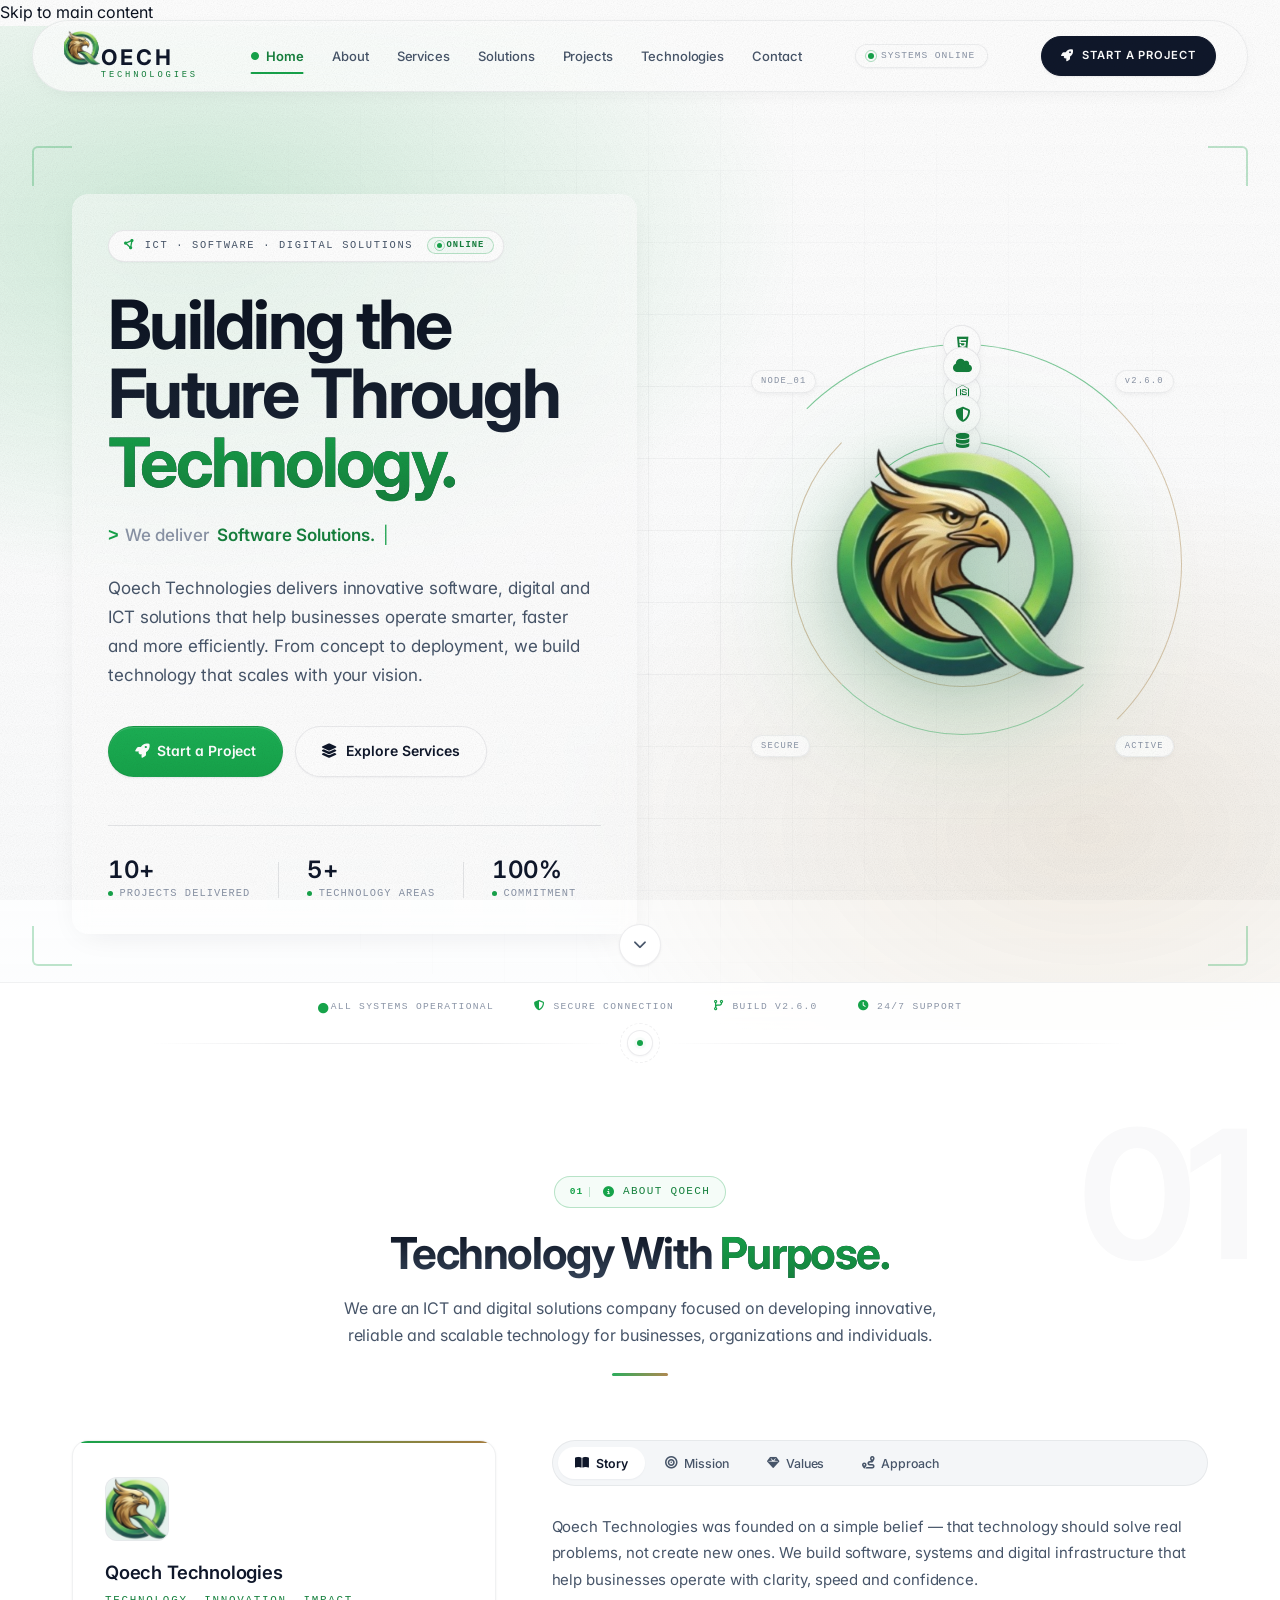
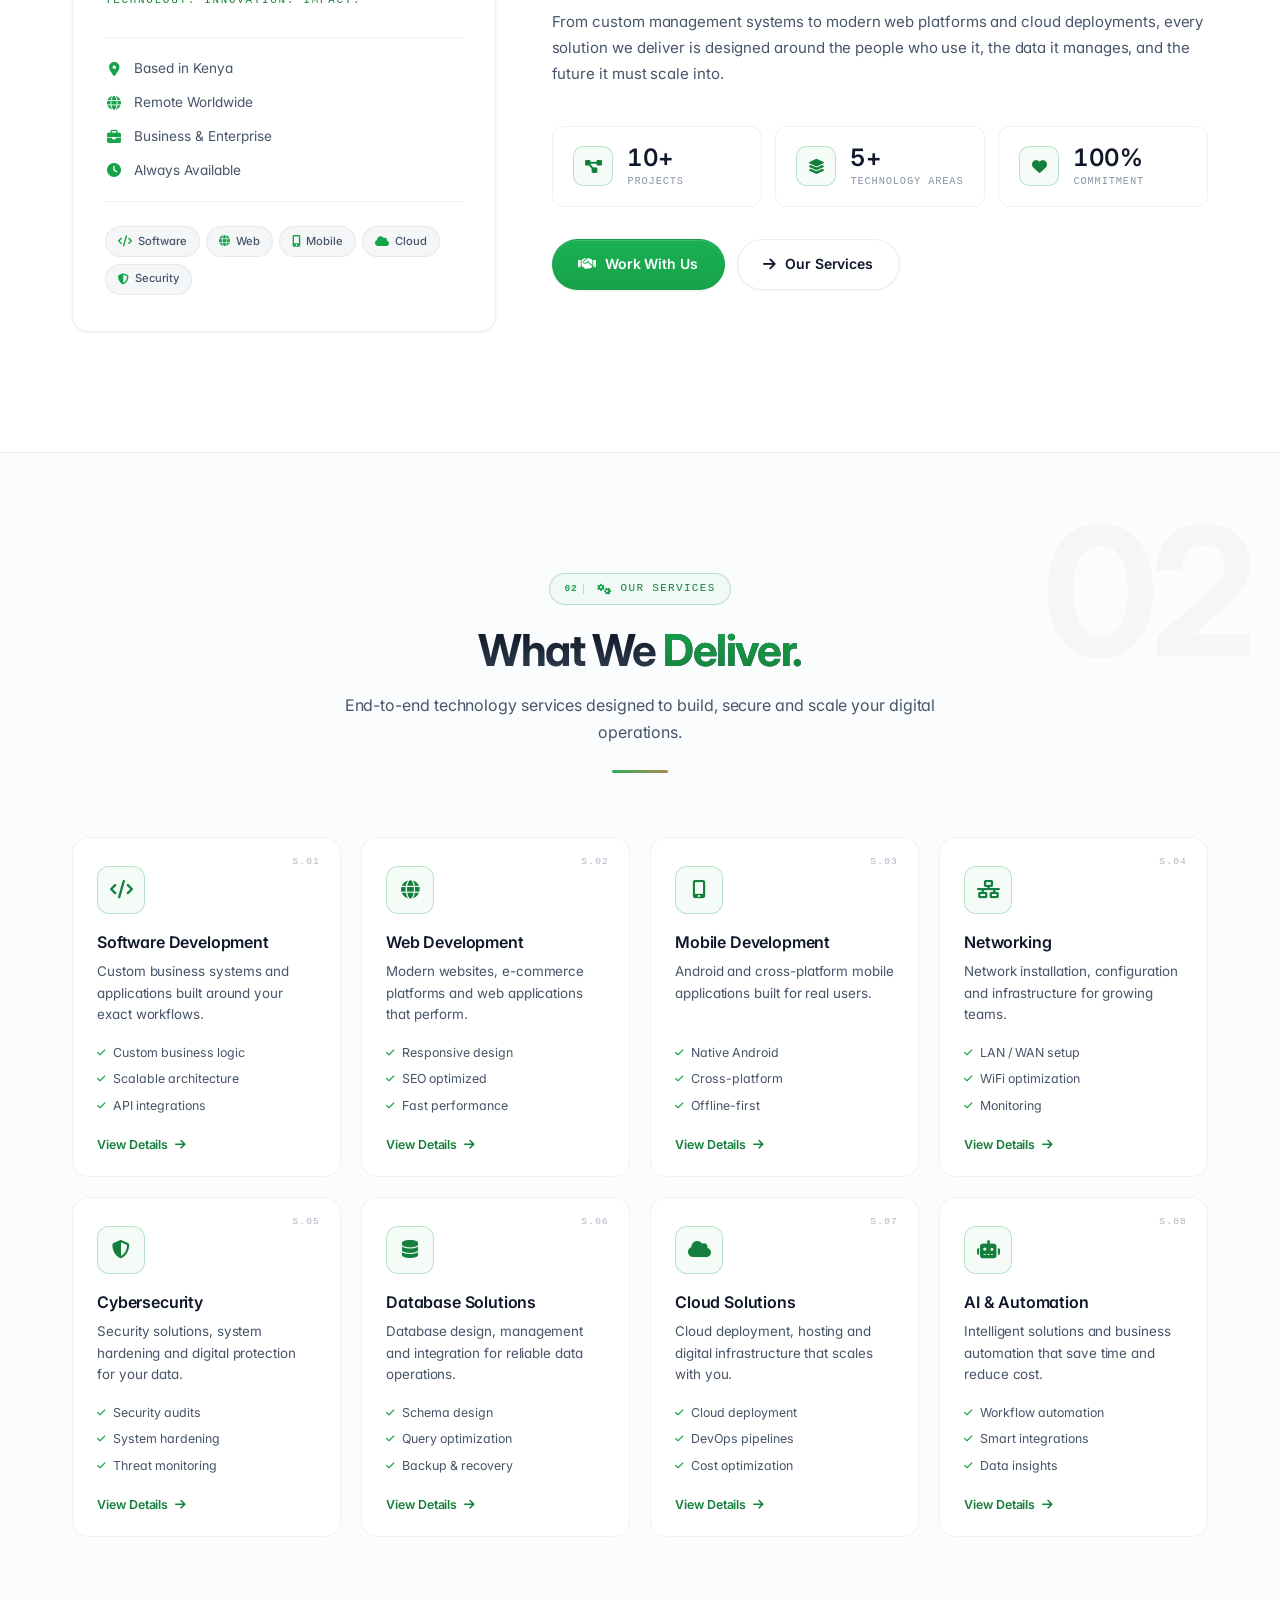
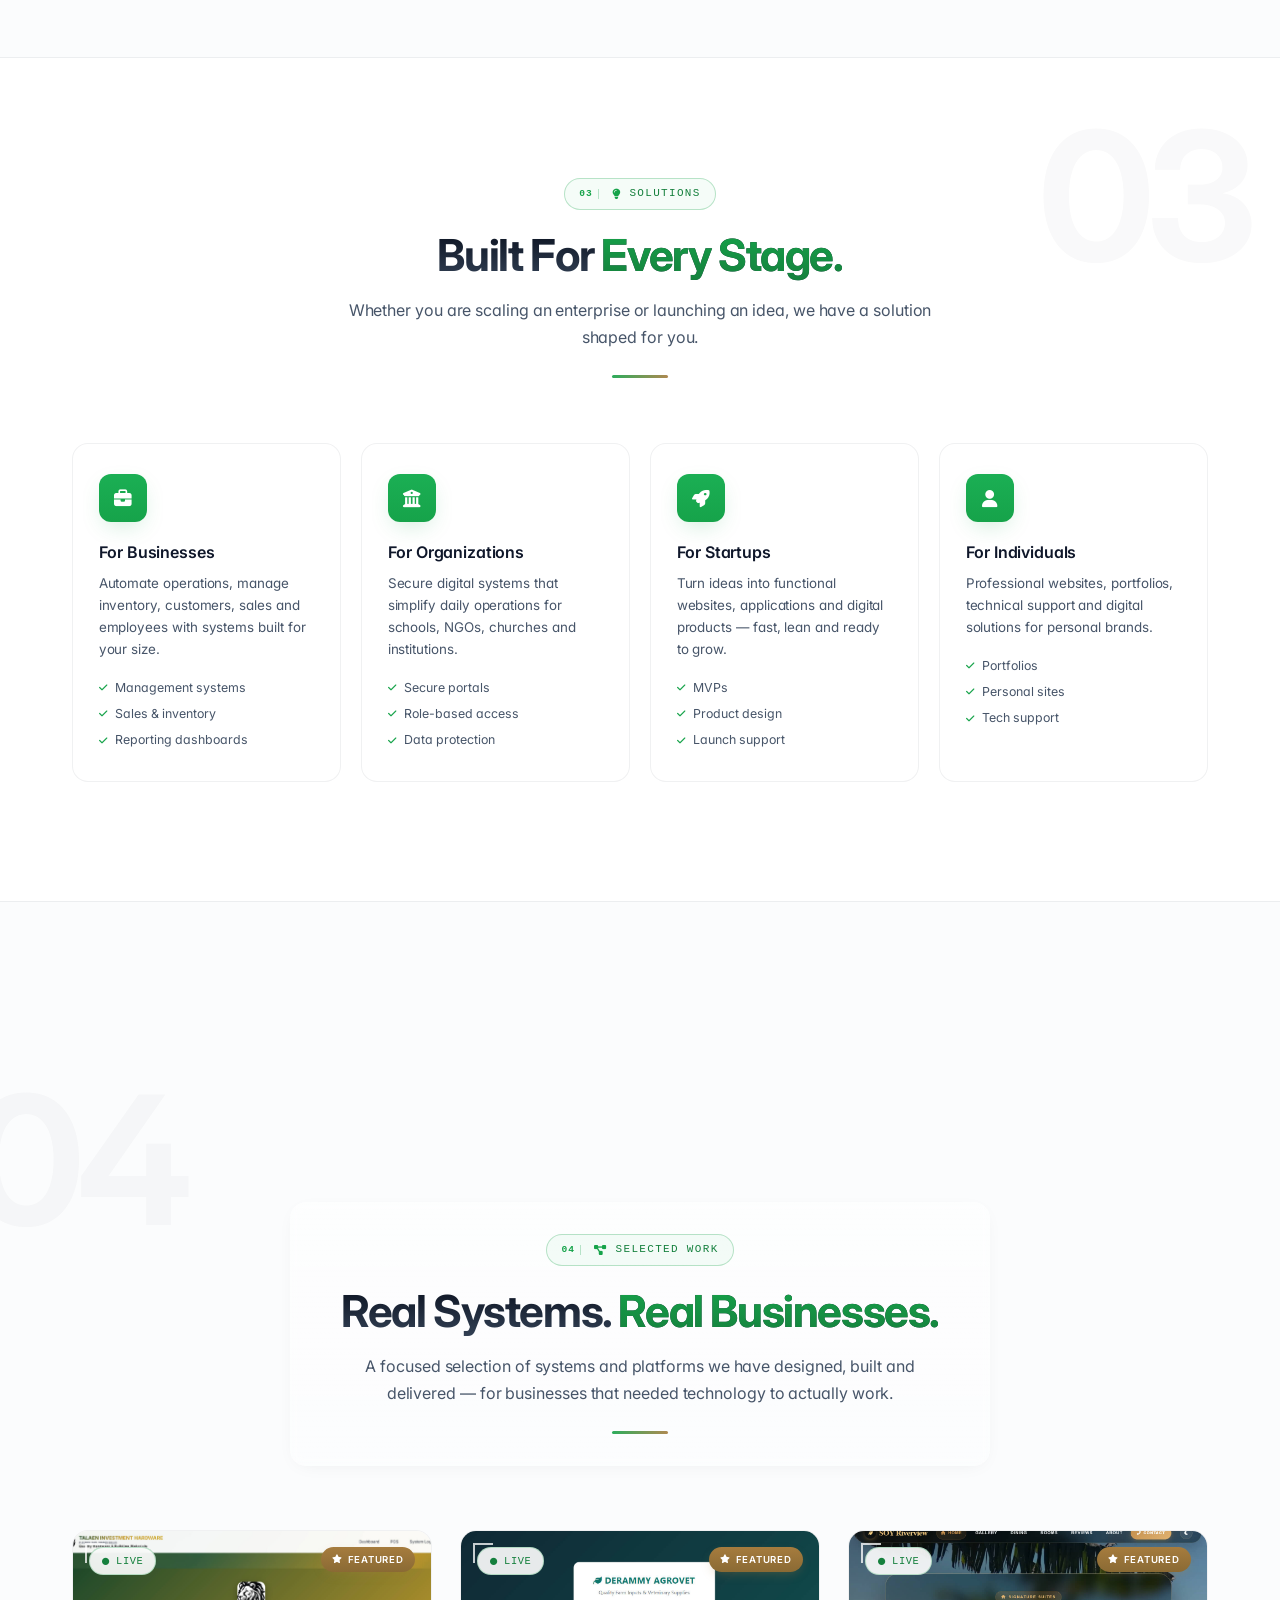
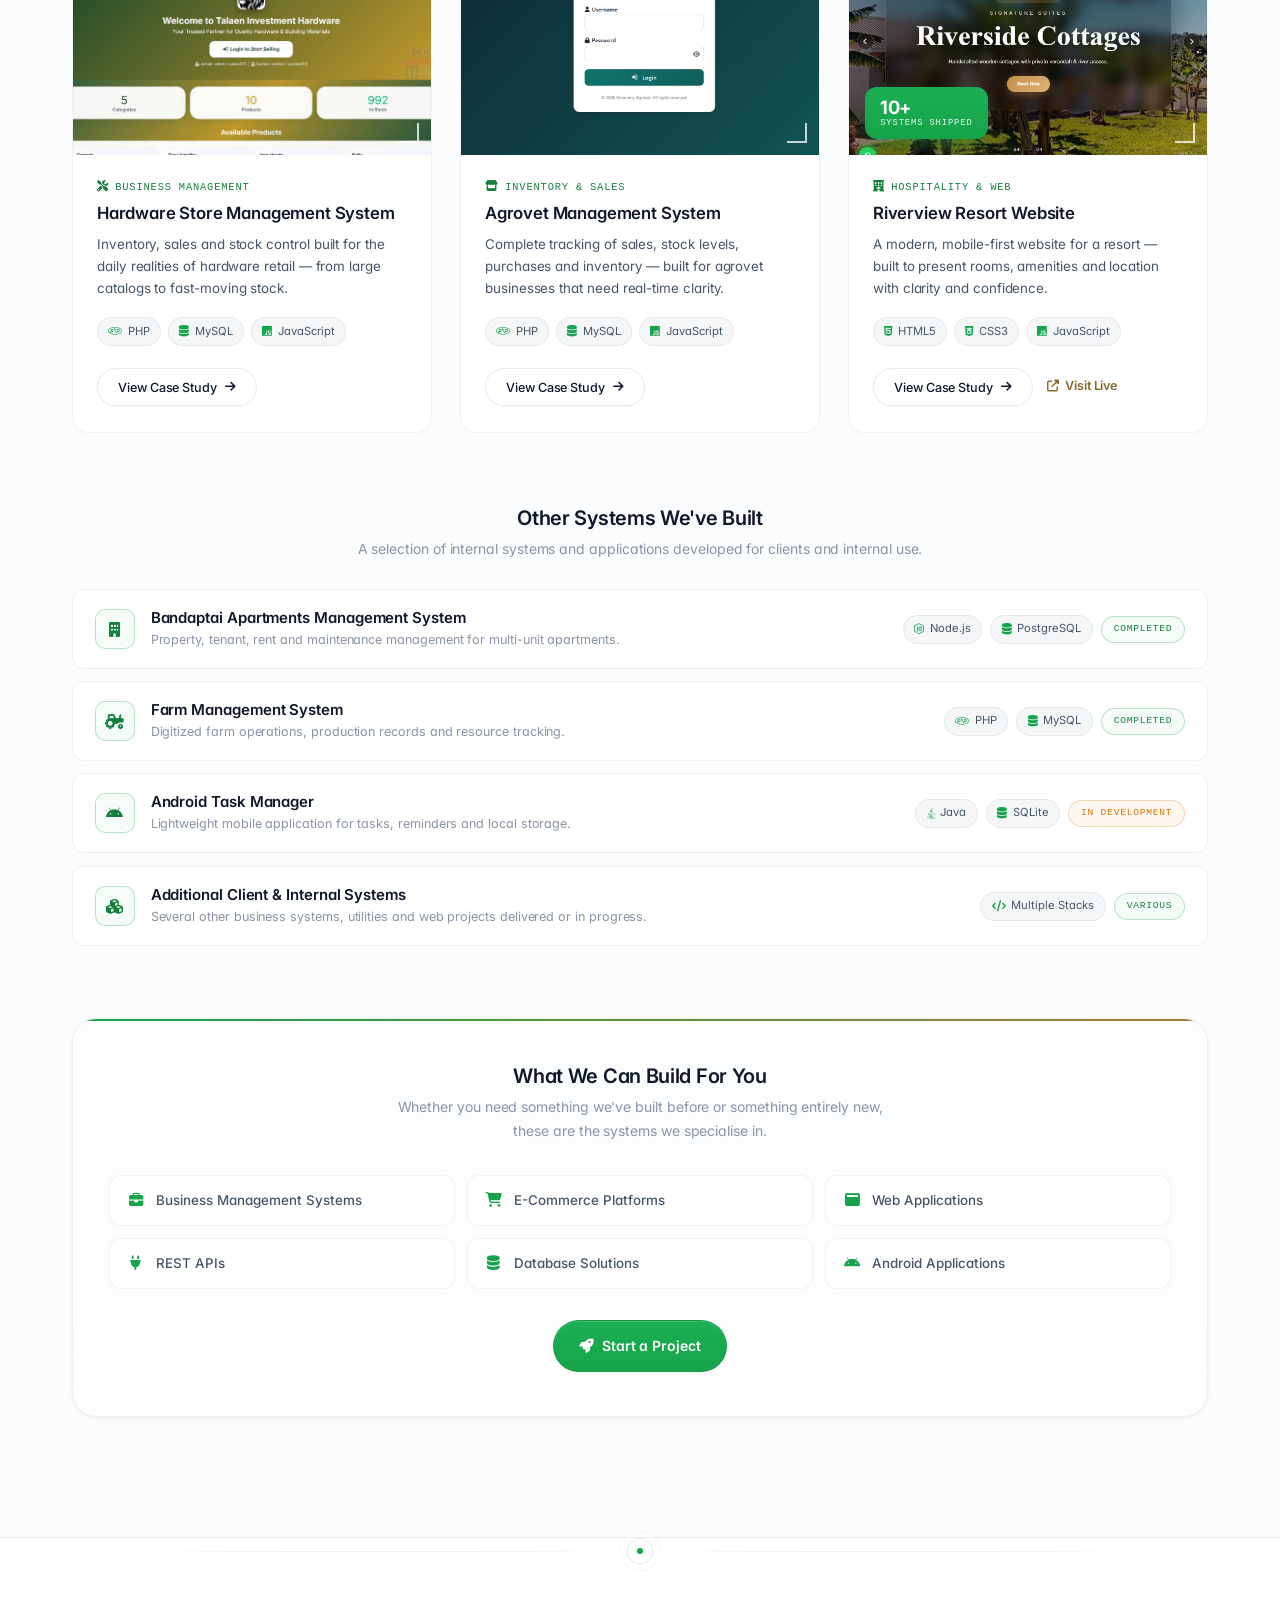
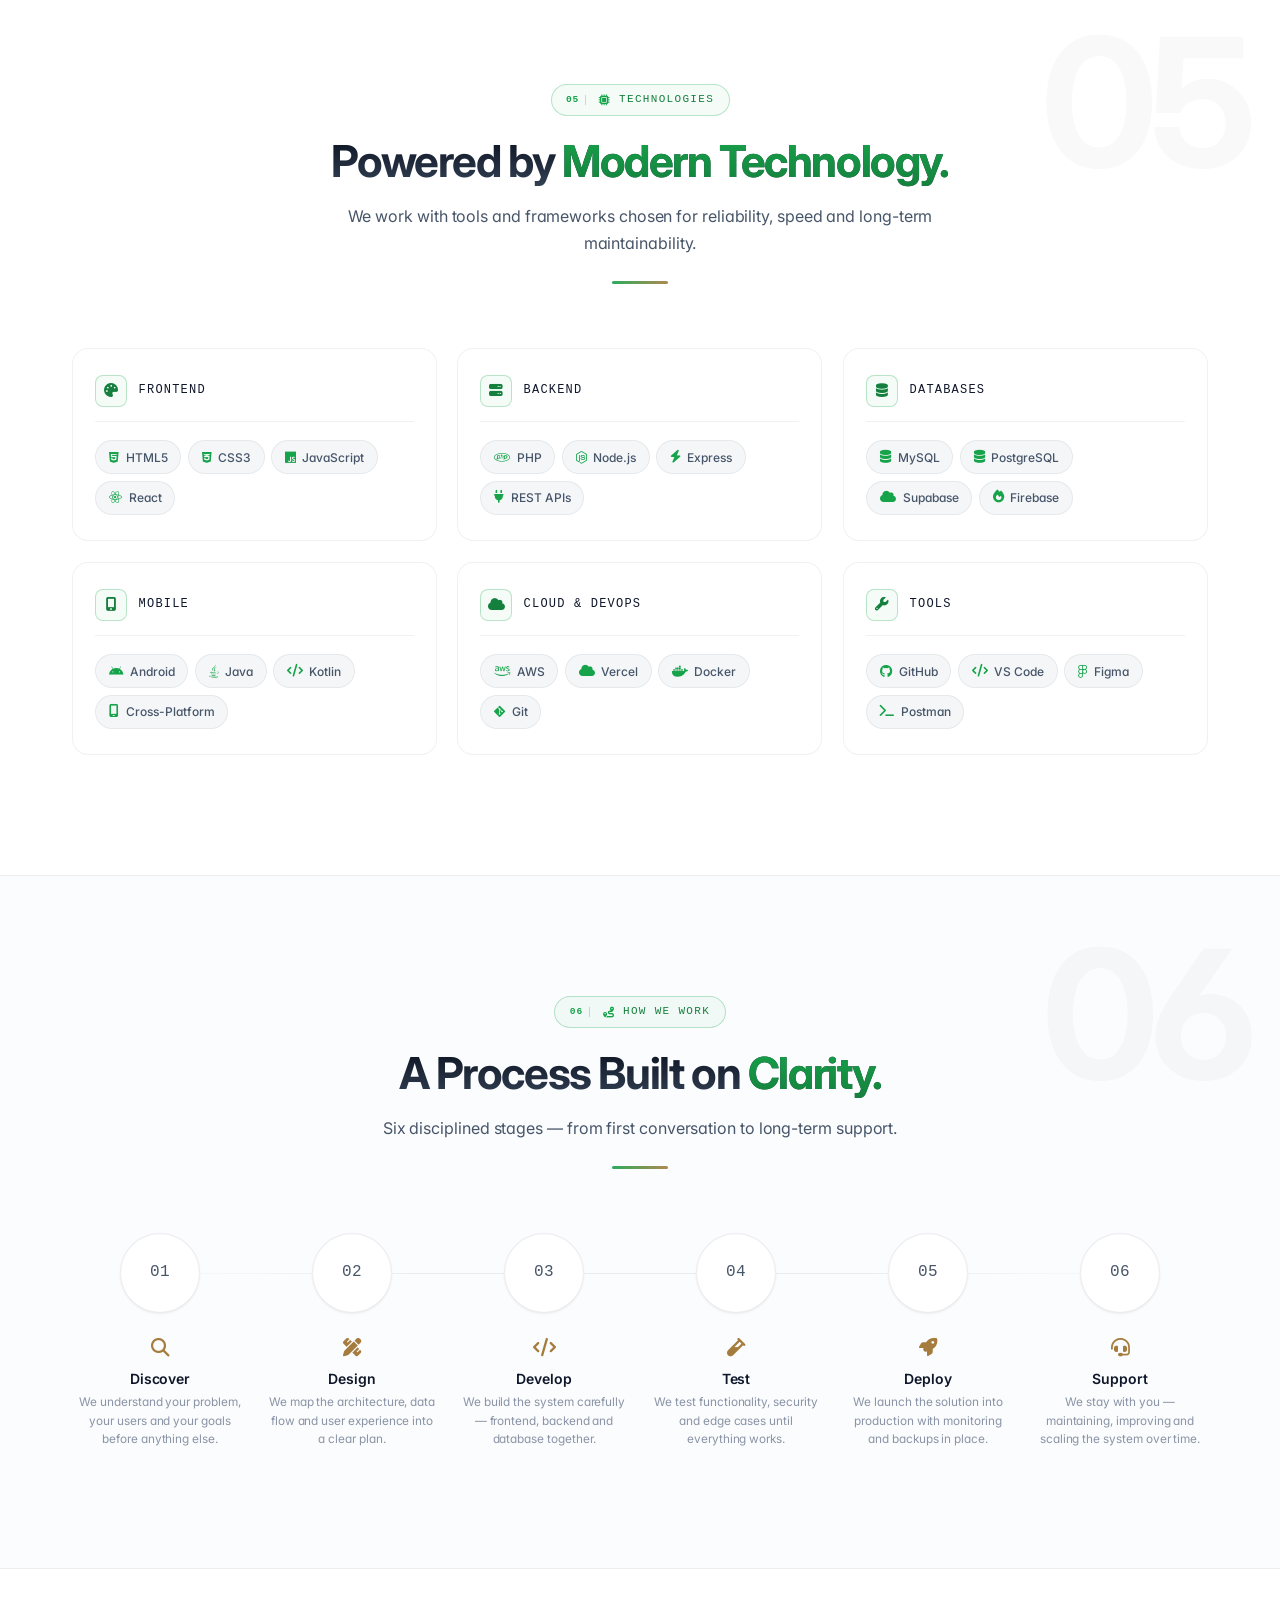
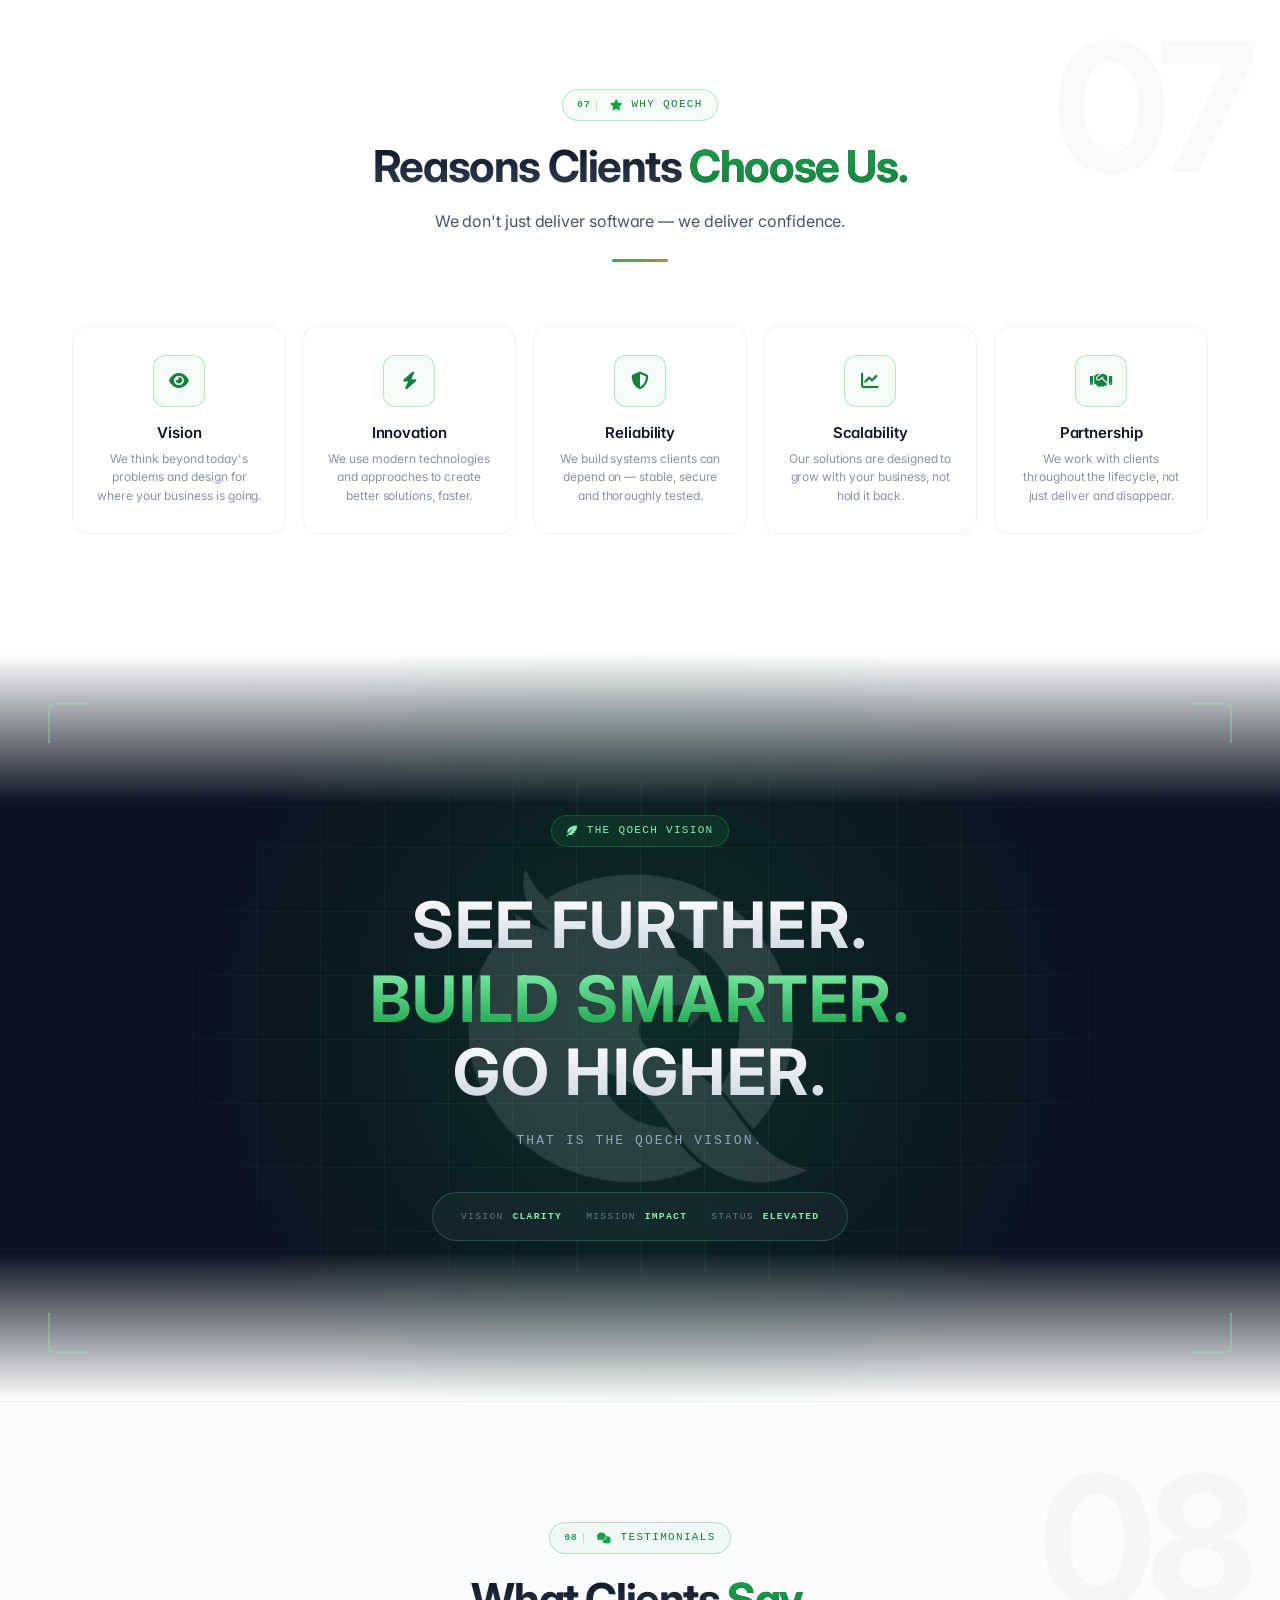
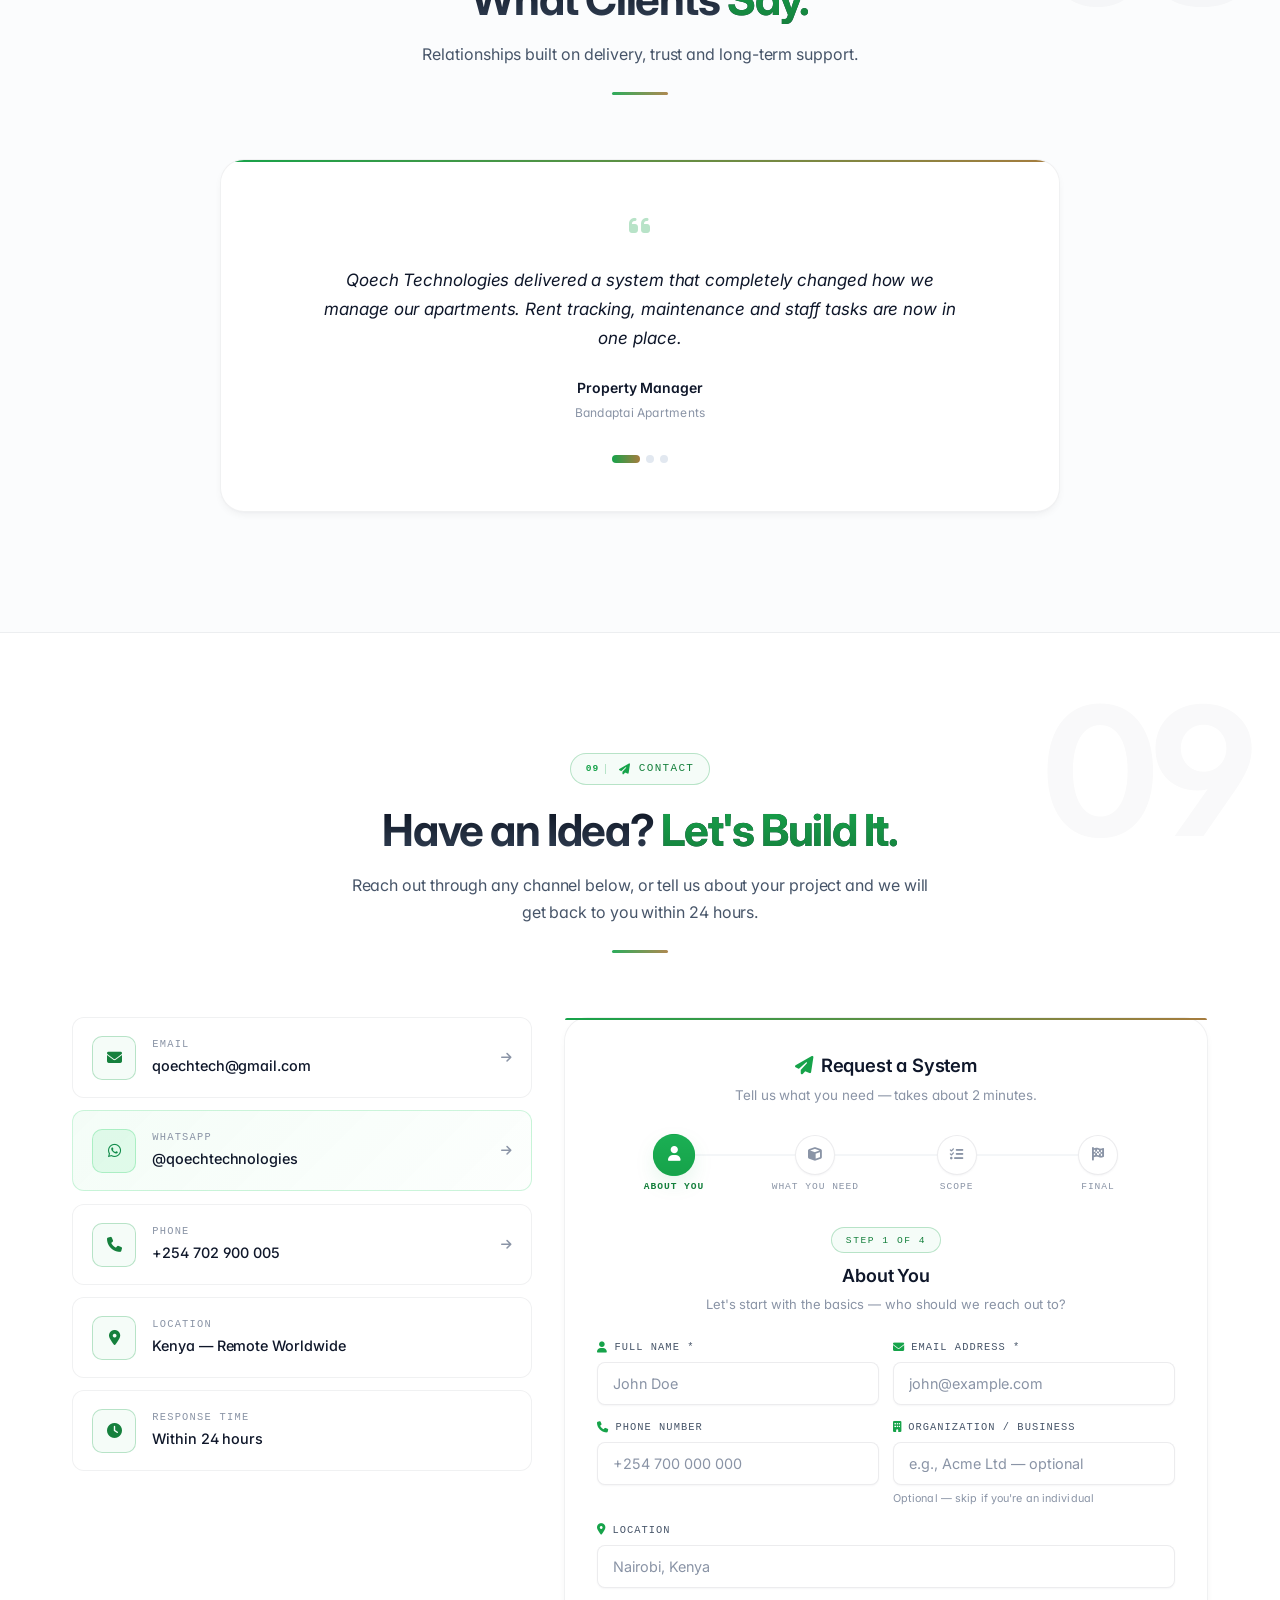
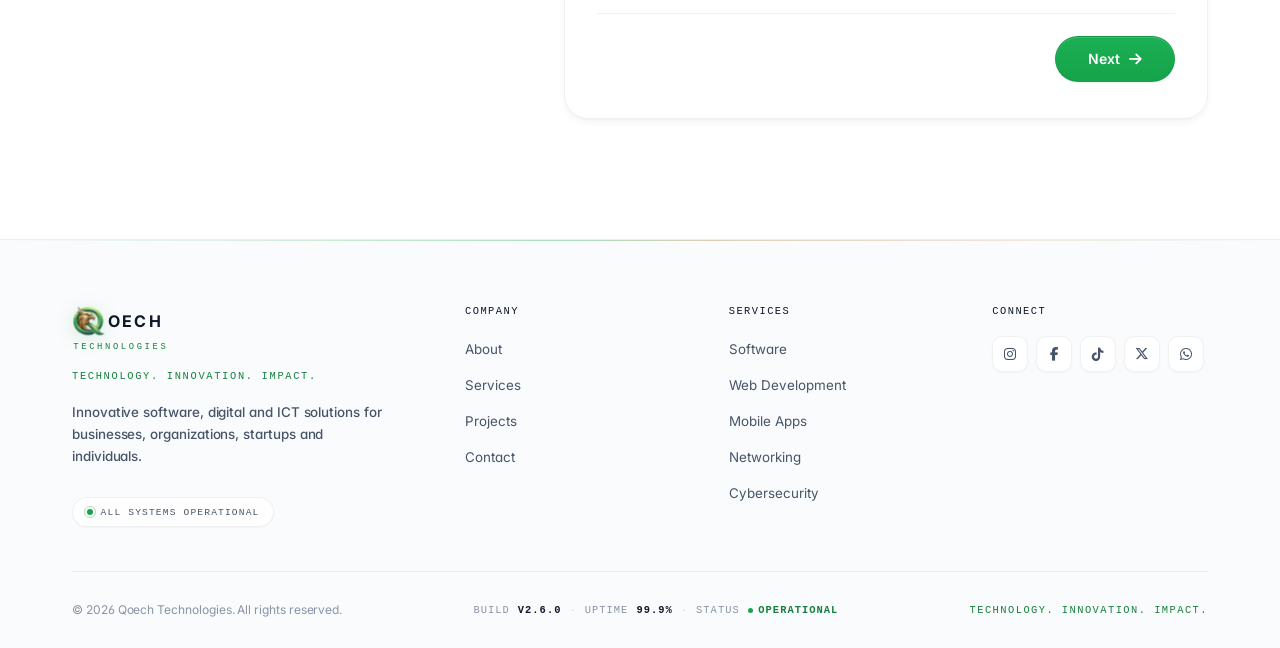
==== commit 6ab16330: "Update index.html" ====
--- a/index.html
+++ b/index.html
@@ -59,10 +59,12 @@
 
   <script src="https://cdn.jsdelivr.net/npm/tsparticles@2.12.0/tsparticles.bundle.min.js" defer></script>
 
-  <link rel="stylesheet" href="css/style.css?v=23" />
+  <link rel="stylesheet" href="css/style.css?v=24" />
 </head>
 
 <body>
+
+  <a class="skip-link" href="#main">Skip to main content</a>
 
   <div class="grain-overlay" aria-hidden="true"></div>
 
@@ -164,6 +166,8 @@
   </nav>
 
   <div class="nav-overlay" id="navOverlay" aria-hidden="true"></div>
+
+  <main id="main" tabindex="-1">
 
   <!-- ===================== HERO ===================== -->
   <section class="hero" id="home">
@@ -334,25 +338,25 @@
         </div>
 
         <div class="about-content">
-          <div class="about-tabs" role="tablist">
-            <button class="tab-btn active" data-tab="story" role="tab"><i class="fas fa-book-open"></i><span>Story</span></button>
-            <button class="tab-btn" data-tab="mission" role="tab"><i class="fas fa-bullseye"></i><span>Mission</span></button>
-            <button class="tab-btn" data-tab="values" role="tab"><i class="fas fa-gem"></i><span>Values</span></button>
-            <button class="tab-btn" data-tab="approach" role="tab"><i class="fas fa-route"></i><span>Approach</span></button>
+          <div class="about-tabs" role="tablist" aria-label="About Qoech Technologies">
+            <button type="button" class="tab-btn active" data-tab="story" role="tab" id="tab-story" aria-controls="story-content" aria-selected="true"><i class="fas fa-book-open"></i><span>Story</span></button>
+            <button type="button" class="tab-btn" data-tab="mission" role="tab" id="tab-mission" aria-controls="mission-content" aria-selected="false" tabindex="-1"><i class="fas fa-bullseye"></i><span>Mission</span></button>
+            <button type="button" class="tab-btn" data-tab="values" role="tab" id="tab-values" aria-controls="values-content" aria-selected="false" tabindex="-1"><i class="fas fa-gem"></i><span>Values</span></button>
+            <button type="button" class="tab-btn" data-tab="approach" role="tab" id="tab-approach" aria-controls="approach-content" aria-selected="false" tabindex="-1"><i class="fas fa-route"></i><span>Approach</span></button>
           </div>
 
           <div class="about-tab-contents">
-            <div class="tab-content active" id="story-content">
+            <div class="tab-content active" id="story-content" role="tabpanel" aria-labelledby="tab-story">
               <p>Qoech Technologies was founded on a simple belief — that technology should solve real problems, not create new ones. We build software, systems and digital infrastructure that help businesses operate with clarity, speed and confidence.</p>
               <p>From custom management systems to modern web platforms and cloud deployments, every solution we deliver is designed around the people who use it, the data it manages, and the future it must scale into.</p>
             </div>
 
-            <div class="tab-content" id="mission-content">
+            <div class="tab-content" id="mission-content" role="tabpanel" aria-labelledby="tab-mission">
               <p>Our mission is to empower businesses, organizations, startups and individuals with reliable, scalable and secure technology that drives measurable results.</p>
               <p>We combine engineering discipline with design thinking — so our solutions are not only functional, but intuitive, maintainable and built to grow.</p>
             </div>
 
-            <div class="tab-content" id="values-content">
+            <div class="tab-content" id="values-content" role="tabpanel" aria-labelledby="tab-values">
               <div class="values-grid">
                 <div class="value-item"><i class="fas fa-eye"></i><div><h4>Vision</h4><p>We think beyond today's problems.</p></div></div>
                 <div class="value-item"><i class="fas fa-bolt"></i><div><h4>Innovation</h4><p>We use modern technologies to create better solutions.</p></div></div>
@@ -363,7 +367,7 @@
               </div>
             </div>
 
-            <div class="tab-content" id="approach-content">
+            <div class="tab-content" id="approach-content" role="tabpanel" aria-labelledby="tab-approach">
               <p>We follow a disciplined process — understand the problem, design the right solution, build it carefully, test it rigorously, deploy it confidently, and support it long-term.</p>
               <p>Every project begins with listening. We ask questions, map workflows, and translate business needs into technical architecture before a single line of code is written.</p>
             </div>
@@ -1407,6 +1411,8 @@
     </div>
   </section>
 
+  </main>
+
   <!-- ===================== FOOTER ===================== -->
   <footer class="footer">
     <div class="footer-bg" aria-hidden="true"></div>
@@ -1505,7 +1511,7 @@
     </div>
   </div>
 
-  <div class="modal modal--image" id="imageModal" role="dialog" aria-modal="true" aria-hidden="true">
+  <div class="modal modal--image" id="imageModal" role="dialog" aria-modal="true" aria-label="Project image viewer" aria-hidden="true">
     <div class="modal-overlay" data-close></div>
     <div class="modal-content modal-content--image">
       <button class="modal-close modal-close--light" data-close aria-label="Close"><i class="fas fa-times"></i></button>
@@ -1522,7 +1528,7 @@
     </div>
   </div>
 
-  <div class="modal modal--terminal" id="terminalModal" role="dialog" aria-modal="true" aria-hidden="true">
+  <div class="modal modal--terminal" id="terminalModal" role="dialog" aria-modal="true" aria-label="Code sample" aria-hidden="true">
     <div class="modal-overlay" data-close></div>
     <div class="modal-content modal-content--terminal">
       <div class="terminal-chrome">
@@ -1538,7 +1544,7 @@
     </div>
   </div>
 
-  <script src="js/main.js?v=19" defer></script>
+  <script src="js/main.js?v=20" defer></script>
 
 </body>
 </html>
--- a/css/style.css
+++ b/css/style.css
@@ -28,11 +28,12 @@
    24. Modals (Service + Project)
    25. Fade-up Scroll Animations
    26. Qoech Mark Sizing (transparent-PNG)
-   27. Responsive Breakpoints
+   27. Responsive Breakpoints  ← REWRITTEN
    28. Contact Wizard
    29. Digital Layer (grain, status, brackets, dividers, watermarks)
    30. Modal Variants (image + terminal)
    31. Digital Refinements (title divider, banner images, thumb badge)
+   32. Eagle Flight Animation
    ============================================================ */
 
 
@@ -395,7 +396,6 @@
   box-shadow: 0 0 30px var(--primary-glow), inset 0 0 20px var(--primary-soft);
 }
 
-/* Inner crop wrapper — clips the PNG's padding away */
 .preloader-q-wrap {
   position: relative;
   z-index: 1;
@@ -412,7 +412,6 @@
   width: 100%;
   height: 100%;
   object-fit: contain;
-  /* Push PNG's padding out of view. Tune 1.4 → 2.4 until the eagle fills the ring. */
   transform: scale(1.7);
   transform-origin: center;
   filter: drop-shadow(0 4px 12px rgba(22, 163, 74, 0.22));
@@ -464,6 +463,7 @@
   0%, 100% { transform: scale(1.7); }
   50% { transform: scale(1.73); }
 }
+
 
 /* ============================================================
    06. SCROLL PROGRESS BAR
@@ -501,34 +501,67 @@
 
 /* ============================================================
    09. NAVBAR — floating pill + letter-Q brand
+   ============================================================
+   HTML structure (see index.html):
+     <header class="navbar">        ← desktop chrome
+       …brand, .nav-links-desktop, .nav-status, .nav-cta-desktop, .hamburger
+     </header>
+     <nav class="nav-menu">         ← mobile panel (SIBLING, not child)
+       …ul.nav-links, .nav-status-mobile, .nav-cta
+     </nav>
+     <div class="nav-overlay">      ← dark backdrop
+
+   Why the panel is a sibling:
+     A `transform` / `backdrop-filter` / `filter` / `contain` on an
+     ancestor creates a containing block for `position: fixed`
+     descendants. If .nav-menu lived inside the navbar (which has
+     backdrop-filter), it would anchor to the navbar instead of the
+     viewport — breaking its slide-off animation and height.
+
+   Because the panel is now a sibling, the navbar CAN have
+   backdrop-filter again. But we still keep it on ::before so
+   future edits can't accidentally reintroduce the bug.
    ============================================================ */
 .navbar {
   position: fixed;
   top: 20px;
-  left: 50%;
-  transform: translateX(-50%);
-  width: calc(100% - 4rem);
+  left: 2rem;
+  right: 2rem;
+  margin: 0 auto;
   max-width: 1280px;
   height: var(--nav-height);
   display: flex;
   align-items: center;
   justify-content: space-between;
   padding: 0 2rem;
+
+  background: transparent;
+  border: none;
+  border-radius: var(--radius-pill);
+  z-index: 900;
+  transition: top var(--transition);
+}
+
+/* Glass background + border + shadow — safe place for backdrop-filter */
+.navbar::before {
+  content: '';
+  position: absolute;
+  inset: 0;
+  border-radius: inherit;
   background: rgba(255, 255, 255, 0.82);
   backdrop-filter: blur(20px) saturate(1.6);
   -webkit-backdrop-filter: blur(20px) saturate(1.6);
   border: 1px solid var(--border-subtle);
-  border-radius: var(--radius-pill);
-  z-index: 900;
   box-shadow: 0 4px 20px -8px rgba(15, 23, 42, 0.08),
               inset 0 1px 0 rgba(255, 255, 255, 0.6);
-  transition: top var(--transition),
-              background var(--transition),
-              box-shadow var(--transition),
-              border-color var(--transition);
-}
-.navbar.scrolled {
-  top: 12px;
+  pointer-events: none;
+  z-index: -1;
+  transition: background var(--transition),
+              border-color var(--transition),
+              box-shadow var(--transition);
+}
+.navbar.scrolled { top: 12px; }
+.navbar.scrolled::before {
   background: rgba(255, 255, 255, 0.95);
   border-color: var(--border-dim);
   box-shadow: 0 10px 30px -10px rgba(15, 23, 42, 0.12),
@@ -546,32 +579,23 @@
   line-height: 1;
   padding: 2px 0;
   flex-shrink: 0;
-}
-
-/* Bottom-align Q and OECH so they share a baseline.
-   Gap is tight (0.05rem ≈ 0.8px) so the Q reads as part of the word. */
+  position: relative;
+  z-index: 1;
+}
 .brand-top {
   display: inline-flex;
   align-items: flex-end;
   line-height: 1;
   gap: 0.05rem;
 }
-
-/* Crop wrapper — clips the PNG's transparent padding away.
-   This is the box that actually occupies space in the layout. */
 .brand-q-wrap {
   display: inline-block;
   width: 36px;
   height: 36px;
   flex-shrink: 0;
   overflow: hidden;
-  /* Pulls the wrapper up so the visible eagle's base sits on the
-     OECH baseline. Tune -1px → -4px in 1px steps. */
   transform: translateY(-2px);
 }
-
-/* The actual image — scaled up so its internal padding is pushed
-   outside the 36px box and clipped. Tune 1.5 → 2.3. */
 .brand-q {
   display: block;
   width: 100%;
@@ -583,10 +607,7 @@
   -webkit-user-drag: none;
   user-select: none;
 }
-.brand:hover .brand-q {
-  transform: scale(1.7) rotate(-4deg);
-}
-
+.brand:hover .brand-q { transform: scale(1.7) rotate(-4deg); }
 .brand-letters {
   font-family: var(--font-display);
   font-weight: 700;
@@ -595,8 +616,6 @@
   color: var(--text-heading);
   line-height: 1;
 }
-
-/* TECHNOLOGIES aligns under OECH, not under the Q */
 .brand-sub {
   font-family: var(--font-mono);
   font-size: 0.55rem;
@@ -607,19 +626,16 @@
   line-height: 1;
 }
 
-/* ---- Nav menu wrapper ---- */
-.nav-menu {
+/* ---- Desktop-only nav links (inside the navbar) ---- */
+.nav-links-desktop {
   display: flex;
   align-items: center;
   gap: 1.75rem;
-}
-.nav-links {
-  display: flex;
-  align-items: center;
-  gap: 1.75rem;
-}
-
-/* ---- Nav links with icon reveal ---- */
+  position: relative;
+  z-index: 1;
+}
+
+/* ---- Shared nav-link styles (used by desktop links AND panel links) ---- */
 .nav-link {
   position: relative;
   display: inline-flex;
@@ -669,7 +685,7 @@
 .nav-link.active { color: var(--primary-dark); font-weight: 600; }
 .nav-link.active::after { width: 100%; }
 
-/* ---- Systems-online pill ---- */
+/* ---- Desktop Systems-online pill ---- */
 .nav-status {
   display: inline-flex;
   align-items: center;
@@ -685,14 +701,17 @@
   text-transform: uppercase;
   color: var(--text-muted);
   box-shadow: var(--shadow-xs);
+  position: relative;
+  z-index: 1;
 }
 .nav-status .status-dot { width: 6px; height: 6px; }
 .nav-status .status-text { line-height: 1; }
 
-/* ---- Nav CTA ---- */
+/* ---- Nav CTA (used in both desktop navbar and mobile panel) ---- */
 .nav-cta {
   display: inline-flex;
   align-items: center;
+  justify-content: center;
   gap: 0.5rem;
   padding: 0.6rem 1.2rem;
   background: var(--text-heading);
@@ -707,6 +726,8 @@
   transition: var(--transition);
   box-shadow: var(--shadow-sm);
   flex-shrink: 0;
+  position: relative;
+  z-index: 1;
 }
 .nav-cta i { font-size: 0.75rem; }
 .nav-cta:hover {
@@ -715,25 +736,50 @@
   transform: translateY(-1px);
   box-shadow: var(--shadow-brand);
 }
+
+/* ---- Mobile-only status pill (inside the panel) ----
+   Hidden by default (desktop). Shown only in the mobile panel. */
+.nav-status-mobile {
+  display: none;
+}
+
+
 /* ============================================================
-   10. HAMBURGER + MOBILE MENU
+   10. HAMBURGER + MOBILE MENU PANEL
+   ============================================================
+   The hamburger stays visible at all times — including when
+   the menu is open — and morphs into an X. Tapping it again
+   closes the menu.
+
+   The mobile panel (.nav-menu) is a SIBLING of the navbar in
+   the HTML, so it can safely `position: fixed` against the
+   viewport regardless of what the navbar does.
    ============================================================ */
+
+/* ---- Base hamburger ---- */
 .hamburger {
   display: none;
   position: relative;
   width: 44px;
   height: 44px;
   border-radius: 50%;
-  background: transparent;
+  background: rgba(255, 255, 255, 0.9);
   border: 1px solid var(--border-dim);
   z-index: 1001;
   align-items: center;
   justify-content: center;
   flex-direction: column;
   gap: 5px;
-  transition: var(--transition);
-}
-
+  cursor: pointer;
+  -webkit-tap-highlight-color: transparent;
+  touch-action: manipulation;
+  transition: border-color 0.3s cubic-bezier(0.16, 1, 0.3, 1),
+              background 0.3s cubic-bezier(0.16, 1, 0.3, 1),
+              transform 0.2s ease;
+}
+.hamburger:active { transform: scale(0.94); }
+
+/* Rotating conic ring — only on real pointer devices */
 .hamburger-ring {
   position: absolute;
   inset: -2px;
@@ -743,6 +789,7 @@
   transition: opacity var(--transition);
   animation: hamburgerSpin 3s linear infinite;
   z-index: -1;
+  pointer-events: none;
 }
 .hamburger-ring::before {
   content: '';
@@ -758,23 +805,39 @@
   height: 2px;
   background: var(--text-heading);
   border-radius: 4px;
-  transition: var(--transition);
   transform-origin: center;
-}
-
-.hamburger:hover { border-color: var(--border-hover); }
-.hamburger:hover .hamburger-ring { opacity: 1; }
-.hamburger:hover .hamburger-line { background: var(--primary); }
-
+  pointer-events: none;
+  will-change: transform;
+  transition: transform 0.3s cubic-bezier(0.16, 1, 0.3, 1),
+              opacity 0.2s ease,
+              background 0.2s ease;
+}
+
+/* Hover styles gated behind real pointers — prevents the ring
+   from getting stuck "on" after a tap on touch devices */
+@media (hover: hover) {
+  .hamburger:hover { border-color: var(--border-hover); }
+  .hamburger:hover .hamburger-ring { opacity: 1; }
+  .hamburger:hover .hamburger-line { background: var(--primary); }
+}
+
+/* ---- Open state — X only, no glowing ring ---- */
 .hamburger.open { border-color: var(--primary); }
-.hamburger.open .hamburger-ring { opacity: 1; }
 .hamburger.open .hamburger-line { background: var(--primary); }
-.hamburger.open .hamburger-line:nth-child(2) { transform: translateY(7px) rotate(45deg); }
-.hamburger.open .hamburger-line:nth-child(3) { opacity: 0; transform: scaleX(0); }
-.hamburger.open .hamburger-line:nth-child(4) { transform: translateY(-7px) rotate(-45deg); }
+.hamburger.open .hamburger-line:nth-child(2) {
+  transform: translateY(7px) rotate(45deg);
+}
+.hamburger.open .hamburger-line:nth-child(3) {
+  opacity: 0;
+  transform: scaleX(0);
+}
+.hamburger.open .hamburger-line:nth-child(4) {
+  transform: translateY(-7px) rotate(-45deg);
+}
 
 @keyframes hamburgerSpin { 100% { transform: rotate(360deg); } }
 
+/* ---- Dark overlay behind the panel ---- */
 .nav-overlay {
   position: fixed;
   inset: 0;
@@ -788,35 +851,56 @@
 }
 .nav-overlay.open { opacity: 1; visibility: visible; }
 
-body.menu-open .navbar {
-  z-index: 1002;
-  backdrop-filter: none;
-  -webkit-backdrop-filter: none;
+/* When the menu is open, the navbar's glass background hides so
+   only the hamburger + X sit above the panel */
+body.menu-open .navbar { z-index: 1002; }
+body.menu-open .navbar::before {
   background: transparent;
   border-color: transparent;
   box-shadow: none;
-}
-
-.nav-close { display: none; }
-
+  backdrop-filter: none;
+  -webkit-backdrop-filter: none;
+}
+
+/* The in-panel close button is not used — the hamburger X closes */
+.nav-close { display: none !important; }
+
+/* The mobile panel is display:none by default (desktop) */
+.nav-menu { display: none; }
+
+
+/* ============================================================
+   Mobile & tablet (≤ 1024px)
+   ============================================================ */
 @media (max-width: 1024px) {
+
   .navbar {
-    width: calc(100% - 2rem);
+    left: 1rem;
+    right: 1rem;
     padding: 0 1.25rem;
   }
-  .nav-link > i { display: none; }
-
+
+  /* Hide the desktop-only pieces on the navbar */
+  .nav-links-desktop,
+  .navbar .nav-status,
+  .nav-cta-desktop {
+    display: none !important;
+  }
+
+  /* Hamburger visible at all times — closed AND open */
   .hamburger { display: flex; }
-  .hamburger.open { display: none !important; }
-
+
+  /* ---- Slide-in menu panel (viewport-fixed sibling of the navbar) ---- */
   .nav-menu {
+    display: flex;
     position: fixed;
     top: 0;
     right: 0;
     width: 82%;
     max-width: 360px;
     height: 100vh;
-    padding: 6rem 2rem 3rem;
+    height: 100dvh;
+    padding: 5.5rem 2rem 3rem;
     background: #FFFFFF;
     border-left: 1px solid var(--border-subtle);
     border-radius: 0;
@@ -824,51 +908,30 @@
     flex-direction: column;
     align-items: flex-start;
     justify-content: flex-start;
-    gap: 1.75rem;
+    gap: 1.5rem;
     transform: translateX(100%);
     transition: transform 0.45s cubic-bezier(0.16, 1, 0.3, 1);
     z-index: 1000;
     overflow-y: auto;
+    overscroll-behavior: contain;
+    -webkit-overflow-scrolling: touch;
   }
   .nav-menu.open { transform: translateX(0); }
-  .nav-status { display: none; }
-
-  .nav-close {
+
+  /* ---- Links inside the panel ---- */
+  .nav-menu .nav-links {
     display: flex;
-    position: absolute;
-    top: 1.2rem;
-    right: 1.2rem;
-    width: 40px;
-    height: 40px;
-    border-radius: 50%;
-    background: var(--bg-subtle);
-    border: 1px solid var(--border-subtle);
-    color: var(--text-heading);
-    font-size: 1rem;
-    align-items: center;
-    justify-content: center;
-    cursor: pointer;
-    transition: var(--transition);
-    z-index: 2;
-  }
-  .nav-close:hover {
-    background: var(--text-heading);
-    color: #FFFFFF;
-    border-color: var(--text-heading);
-    transform: rotate(90deg);
-  }
-
-  .nav-links {
     flex-direction: column;
     align-items: flex-start;
     gap: 0;
     width: 100%;
+    list-style: none;
   }
-  .nav-links li {
+  .nav-menu .nav-links li {
     width: 100%;
     border-bottom: 1px solid var(--border-subtle);
   }
-  .nav-link {
+  .nav-menu .nav-link {
     display: flex;
     align-items: center;
     padding: 1.1rem 0.2rem;
@@ -876,13 +939,14 @@
     width: 100%;
     letter-spacing: 0;
   }
-  .nav-link::after { display: none; }
-  .nav-link.active {
+  .nav-menu .nav-link > i { display: none; }
+  .nav-menu .nav-link::after { display: none; }
+  .nav-menu .nav-link.active {
     color: var(--primary-dark);
     padding-left: 0.9rem;
     font-weight: 600;
   }
-  .nav-link.active::before {
+  .nav-menu .nav-link.active::before {
     content: '';
     position: absolute;
     left: 0;
@@ -894,15 +958,33 @@
     border-radius: 4px;
   }
 
-  .nav-cta {
+  /* ---- Mobile status pill inside the panel ---- */
+  .nav-status-mobile {
+    display: inline-flex;
+    align-items: center;
+    gap: 0.45rem;
+    padding: 0.4rem 0.75rem;
+    background: var(--bg-subtle);
+    border: 1px solid var(--border-subtle);
+    border-radius: var(--radius-pill);
+    font-family: var(--font-mono);
+    font-size: 0.6rem;
+    font-weight: 500;
+    letter-spacing: 0.1em;
+    text-transform: uppercase;
+    color: var(--text-muted);
+  }
+  .nav-status-mobile .status-dot { width: 6px; height: 6px; }
+  .nav-status-mobile .status-text { line-height: 1; }
+
+  /* ---- Full-width CTA inside the panel ---- */
+  .nav-menu .nav-cta {
     width: 100%;
     justify-content: center;
     padding: 0.9rem 1.3rem;
     font-size: 0.75rem;
   }
 }
-
-
 /* ============================================================
    11. HERO — with layered photo background
    ============================================================ */
@@ -1170,7 +1252,6 @@
 }
 @keyframes ringSpin { 100% { transform: rotate(360deg); } }
 
-/* ---- Free-floating eagle mark — no circle wrapper ---- */
 .visual-core {
   position: relative;
   width: 240px;
@@ -1191,10 +1272,8 @@
   height: 100%;
   display: block;
   object-fit: contain;
-  /* Crops the PNG's transparent padding so the eagle fills the box */
   transform: scale(1.7);
   transform-origin: center;
-  /* Strong drop-shadow gives lift since there's no circle behind it */
   filter: drop-shadow(0 16px 36px rgba(22, 163, 74, 0.30))
           drop-shadow(0 4px 12px rgba(15, 23, 42, 0.15));
 }
@@ -1204,7 +1283,6 @@
   50% { transform: scale(1.04); }
 }
 
-/* Ripple expanding from the eagle */
 .visual-pulse {
   position: absolute;
   width: 240px;
@@ -1326,6 +1404,7 @@
   color: var(--text-muted);
 }
 .ticker-item i { color: var(--primary); font-size: 0.65rem; }
+
 
 /* ============================================================
    12. ABOUT
@@ -2743,7 +2822,6 @@
   isolation: isolate;
 }
 
-/* Layer 1 — background photo/texture */
 .footer-bg {
   position: absolute;
   inset: 0;
@@ -2756,7 +2834,6 @@
   pointer-events: none;
 }
 
-/* Layer 2 — lighter white wash so the texture reads through */
 .footer-bg-overlay {
   position: absolute;
   inset: 0;
@@ -2770,7 +2847,6 @@
   pointer-events: none;
 }
 
-/* Animated top scanline */
 .footer-scanline {
   position: absolute;
   top: 0;
@@ -2974,6 +3050,8 @@
   color: var(--primary-dark);
 }
 .mono-val-ok .status-dot { width: 5px; height: 5px; }
+
+
 /* ============================================================
    23. BACK TO TOP
    ============================================================ */
@@ -3167,7 +3245,6 @@
   backface-visibility: hidden;
 }
 
-/* Preloader — sized via Section 05, kept here for scale consistency */
 .preloader-q {
   width: 100%;
   height: 100%;
@@ -3176,8 +3253,6 @@
   animation: preloaderPulse 2s ease-in-out infinite;
 }
 
-/* Hero visual-core — free-floating mark, no circle, no clipping.
-   Layout comes from Section 11; this is just the sizing override. */
 .visual-core {
   overflow: visible;
   border-radius: 0;
@@ -3190,7 +3265,6 @@
           drop-shadow(0 4px 12px rgba(15, 23, 42, 0.15));
 }
 
-/* About card preview tile */
 .about-card-mark {
   overflow: hidden;
 }
@@ -3201,7 +3275,6 @@
   filter: drop-shadow(0 2px 10px rgba(22, 163, 74, 0.20));
 }
 
-/* Footer mark */
 .footer-q {
   height: 34px;
   width: 34px;
@@ -3209,9 +3282,40 @@
   margin-right: 0.1rem;
   filter: drop-shadow(0 2px 6px rgba(22, 163, 74, 0.20));
 }
+
 /* ============================================================
    27. RESPONSIVE BREAKPOINTS
+   ============================================================
+   Ordering: widest → narrowest, so narrower breakpoints override
+   wider ones (CSS uses source order for equal specificity).
+
+   Mobile strategy (≤ 768px):
+     • Wide-card sections — Services, Featured Projects, Process,
+       Why Qoech — become horizontal swipe carousels with snap
+       points. The next card peeks in from the right.
+     • Compact-item sections — Solutions, Technologies, Values,
+       Capabilities — become 2-column dense grids.
+     • Vertical list (Other Systems) stays vertical.
+     • iOS input zoom is prevented (16px minimum on inputs).
+     • Hover-lift effects are disabled to prevent sticky states.
+     • JS Section 20 injects `.mobile-carousel-meta` after each
+       carousel for the swipe hint + pagination dots.
+
+   Two positioning rules to remember:
+     1. The navbar (Section 09) is centered with left/right +
+        margin:auto. To resize it, override the left/right insets
+        — never set `width`.
+     2. The mobile menu panel (Section 10) is a viewport-fixed
+        sibling of the navbar. It relies on the navbar NOT
+        creating a containing block (no transform, no
+        backdrop-filter on the navbar itself — those live on
+        .navbar::before instead).
    ============================================================ */
+
+
+/* ------------------------------------------------------------
+   1100px — tablet landscape
+   ------------------------------------------------------------ */
 @media (max-width: 1100px) {
   .hero-container { grid-template-columns: 1fr; gap: 3.5rem; text-align: center; }
   .hero-content { max-width: 100%; margin: 0 auto; }
@@ -3244,11 +3348,15 @@
   }
 }
 
+
+/* ------------------------------------------------------------
+   850px — tablet portrait
+   ------------------------------------------------------------ */
 @media (max-width: 850px) {
   .section { padding: 5.5rem 0; }
   .section-title { font-size: clamp(1.625rem, 5vw, 2.125rem); }
   .services-grid { grid-template-columns: repeat(2, 1fr); }
-  .values-grid { grid-template-columns: 1fr; }
+  .values-grid { grid-template-columns: 1fr 1fr; }
   .footer-grid { grid-template-columns: 1fr; }
   .footer-bottom { flex-direction: column; text-align: center; }
 
@@ -3259,39 +3367,264 @@
   .eagle-readout { padding: 0.85rem 1.25rem; gap: 1rem; }
 }
 
+
+/* ------------------------------------------------------------
+   768px — mobile base
+   ------------------------------------------------------------
+   Carousels + compact 2-column grids + swipe-hint/dots styling.
+   ------------------------------------------------------------ */
 @media (max-width: 768px) {
-  .featured-projects-grid { grid-template-columns: 1fr; }
-  .featured-projects-grid .featured-project-card:last-child { max-width: 100%; }
-  .other-system-item { flex-direction: column; align-items: flex-start; gap: 0.9rem; }
+
+  /* Align container padding with the carousel bleed offset */
+  .container { padding: 0 1.25rem; }
+
+  /* ---------- Carousels: services, projects, process, why ---------- */
+  .services-grid,
+  .featured-projects-grid,
+  .process-timeline,
+  .why-grid {
+    display: flex;
+    flex-wrap: nowrap;
+    align-items: stretch;
+    gap: 0.9rem;
+    overflow-x: auto;
+    overflow-y: hidden;
+    scroll-snap-type: x mandatory;
+    -webkit-overflow-scrolling: touch;
+    scroll-padding-left: 1.25rem;
+    padding: 0.5rem 1.25rem 1.35rem;
+    margin: 0 -1.25rem;
+    scrollbar-width: none;
+    -ms-overflow-style: none;
+    overscroll-behavior-x: contain;
+    user-select: none;
+    -webkit-user-select: none;
+  }
+  .services-grid::-webkit-scrollbar,
+  .featured-projects-grid::-webkit-scrollbar,
+  .process-timeline::-webkit-scrollbar,
+  .why-grid::-webkit-scrollbar { display: none; }
+
+  /* Card width — next card peeks ≈ 18% */
+  .services-grid > *,
+  .process-timeline > *,
+  .why-grid > * {
+    flex: 0 0 82%;
+    max-width: 82%;
+    scroll-snap-align: start;
+    scroll-snap-stop: always;
+  }
+
+  /* Projects carry a 16:10 image — give them more width */
+  .featured-projects-grid > * {
+    flex: 0 0 88%;
+    max-width: 88%;
+    scroll-snap-align: start;
+    scroll-snap-stop: always;
+  }
+
+  /* Reset the desktop-only centering on the last featured card */
+  .featured-projects-grid .featured-project-card:last-child {
+    grid-column: auto;
+    max-width: none;
+    width: auto;
+    margin: 0;
+  }
+
+  /* The grid's own bottom margin is replaced by the meta element */
+  .featured-projects-grid { margin-bottom: 0; }
+
+  /* No connector line in a carousel */
+  .process-timeline::before { display: none; }
+  .process-step { justify-content: flex-start; }
+
+  /* Why cards already center text — a touch more padding */
+  .why-card { padding: 1.75rem 1.25rem; }
+
+  /* Text selection inside cards, but not on the scroll track */
+  .services-grid .service-card,
+  .featured-projects-grid .featured-project-card,
+  .process-timeline .process-card,
+  .why-grid .why-card {
+    user-select: text;
+    -webkit-user-select: text;
+  }
+
+  /* ---------- Mobile carousel meta — swipe hint + dots ---------- */
+  .mobile-carousel-meta {
+    display: flex;
+    align-items: center;
+    justify-content: space-between;
+    gap: 1rem;
+    margin: 0.35rem 0 2.5rem;
+    min-height: 22px;
+  }
+
+  .mobile-carousel-hint {
+    display: inline-flex;
+    align-items: center;
+    gap: 0.4rem;
+    font-family: var(--font-mono);
+    font-size: 0.6rem;
+    font-weight: 500;
+    letter-spacing: 0.14em;
+    text-transform: uppercase;
+    color: var(--text-muted);
+    opacity: 1;
+    transition: opacity 0.5s ease, transform 0.5s ease;
+  }
+  .mobile-carousel-hint i {
+    color: var(--primary);
+    font-size: 0.7rem;
+    animation: hintNudge 1.8s ease-in-out infinite;
+  }
+  .mobile-carousel-hint.hidden {
+    opacity: 0;
+    transform: translateY(-4px);
+  }
+  @keyframes hintNudge {
+    0%, 100% { transform: translateX(0); }
+    50%      { transform: translateX(3px); }
+  }
+
+  .mobile-carousel-dots {
+    display: inline-flex;
+    align-items: center;
+    gap: 0.35rem;
+    margin-left: auto;
+  }
+  .mcd-dot {
+    width: 6px;
+    height: 6px;
+    padding: 0;
+    border: none;
+    border-radius: 50%;
+    background: #E2E8F0;
+    transition: background 0.25s ease, width 0.25s ease;
+    cursor: pointer;
+    flex-shrink: 0;
+  }
+  .mcd-dot.active {
+    width: 22px;
+    border-radius: 100px;
+    background: linear-gradient(90deg, var(--primary), var(--gold));
+  }
+
+  /* ---------- Compact 2-column grids ---------- */
+  .solutions-grid,
+  .tech-grid,
+  .values-grid,
+  .capabilities-grid {
+    grid-template-columns: 1fr 1fr;
+    gap: 0.65rem;
+  }
+
+  .solution-card { padding: 1.25rem 1rem; }
+  .solution-icon { width: 40px; height: 40px; font-size: 0.95rem; margin-bottom: 0.9rem; border-radius: 10px; }
+  .solution-card h3 { font-size: 0.9rem; margin-bottom: 0.4rem; }
+  .solution-card > p { font-size: 0.775rem; line-height: 1.55; margin-bottom: 0.85rem; }
+  .solution-list li { font-size: 0.72rem; }
+
+  .tech-category { padding: 1.15rem 1rem; }
+  .tech-category-head { padding-bottom: 0.7rem; margin-bottom: 0.85rem; gap: 0.55rem; }
+  .tech-category-head i { width: 26px; height: 26px; font-size: 0.7rem; }
+  .tech-category-head h3 { font-size: 0.65rem; letter-spacing: 0.08em; }
+  .tech-chip { padding: 0.32rem 0.6rem; font-size: 0.65rem; gap: 0.3rem; }
+  .tech-chip i { font-size: 0.7rem; }
+
+  .value-item { padding: 0.9rem 0.8rem; gap: 0.6rem; }
+  .value-item i { font-size: 0.95rem; }
+  .value-item h4 { font-size: 0.8rem; }
+  .value-item p { font-size: 0.7rem; line-height: 1.45; }
+
+  .capability-item { padding: 0.7rem 0.85rem; font-size: 0.775rem; gap: 0.55rem; }
+  .capability-item i { font-size: 0.8rem; width: 16px; }
+
+  /* ---------- Other systems: vertical, tighten ---------- */
+  .other-system-item {
+    flex-direction: column;
+    align-items: flex-start;
+    gap: 0.85rem;
+    padding: 1rem 1.1rem;
+  }
   .other-system-meta { justify-content: flex-start; }
-  .capabilities { padding: 2rem 1.5rem; }
-  .capabilities-grid { grid-template-columns: 1fr 1fr; }
-}
-
+  .other-system-info { gap: 0.85rem; }
+  .other-system-info h4 { font-size: 0.875rem; }
+  .other-system-info p { font-size: 0.75rem; }
+
+  /* ---------- Capabilities panel ---------- */
+  .capabilities { padding: 2rem 1.35rem; }
+
+  /* ---------- Stats grid: 3-across compressed ---------- */
+  .stats-grid { gap: 0.5rem; }
+  .stat-card {
+    padding: 0.85rem 0.75rem;
+    gap: 0.55rem;
+    flex-direction: column;
+    align-items: flex-start;
+  }
+  .stat-icon { width: 34px; height: 34px; font-size: 0.8rem; }
+  .stat-number { font-size: 1.15rem; }
+  .stat-label { font-size: 0.55rem; }
+
+  /* ---------- About card ---------- */
+  .about-card { padding: 1.65rem 1.4rem; }
+  .about-card-mark { width: 56px; height: 56px; }
+
+  /* ---------- Kill hover-lift on touch ---------- */
+  .service-card:hover,
+  .solution-card:hover,
+  .featured-project-card:hover,
+  .tech-category:hover,
+  .why-card:hover,
+  .process-step:hover .process-number,
+  .value-item:hover,
+  .stat-card:hover,
+  .capability-item:hover,
+  .other-system-item:hover,
+  .contact-card:hover {
+    transform: none;
+  }
+  .service-card:hover .service-icon,
+  .solution-card:hover .solution-icon,
+  .why-card:hover .why-icon { transform: none; }
+  .featured-project-card:hover .featured-project-thumb img { transform: none; }
+  .featured-project-card:hover .thumb-scan { left: -100%; }
+}
+
+
+/* ------------------------------------------------------------
+   640px — mobile portrait
+   ------------------------------------------------------------ */
 @media (max-width: 640px) {
   :root { --nav-height: 64px; }
-  .container { padding: 0 1.25rem; }
-
+
+  /* Navbar — override insets only.
+     Do NOT set `width` — the navbar is centered via
+     left/right + margin:auto (Section 09). Setting width would
+     fight those insets and offset the hamburger. */
   .navbar {
     top: 12px;
-    width: calc(100% - 1.5rem);
+    left: 0.75rem;
+    right: 0.75rem;
     padding: 0 1rem;
     height: 60px;
   }
   .navbar.scrolled { top: 8px; }
 
-  /* ---- Brand: mobile scaling for the crop-wrapper approach ---- */
+  /* Brand */
   .brand-q-wrap { width: 30px; height: 30px; transform: translateY(-2px); }
   .brand-q { transform: scale(1.7); }
   .brand:hover .brand-q { transform: scale(1.7) rotate(-4deg); }
   .brand-letters { font-size: 1.15rem; letter-spacing: 0.12em; }
   .brand-sub { font-size: 0.5rem; letter-spacing: 0.28em; margin-left: calc(30px + 0.05rem); }
 
-  /* ---- Preloader: scale kept, size handled by crop wrapper ---- */
+  /* Preloader */
   .preloader-text { font-size: 1.3rem; }
   .preloader-q { transform: scale(1.7); }
   .preloader-readout { font-size: 0.6rem; }
 
+  /* Hero */
   .hero { padding: calc(var(--nav-height) + 4rem) 0 5rem; }
   .hero-content { padding: 1.5rem 1.5rem 1.25rem; }
   .hero-title { font-size: clamp(1.875rem, 8vw, 2.5rem); }
@@ -3299,7 +3632,6 @@
   .hero-typing { font-size: 0.85rem; }
   .hero-actions .btn { flex: 1; justify-content: center; }
   .visual-stage { width: 260px; height: 260px; }
-  /* Free-floating eagle scaled up to match the no-circle layout */
   .visual-core { width: 170px; height: 170px; }
   .visual-core-mark { width: 100%; height: 100%; transform: scale(1.7); }
   .visual-pulse { width: 170px; height: 170px; }
@@ -3315,53 +3647,161 @@
   .hero-ticker { display: none; }
   .scroll-down { bottom: 2rem; }
 
-  .about-card { padding: 1.75rem 1.5rem; }
-  .about-card-mark { width: 52px; height: 52px; }
+  /* About / footer marks */
+  .about-card { padding: 1.5rem 1.25rem; }
+  .about-card-mark { width: 48px; height: 48px; }
   .footer-q { height: 28px; width: 28px; transform: scale(1.5); }
 
+  /* Section head */
   .section-head { margin-bottom: 2.75rem; }
   .section-label { font-size: 0.6rem; padding: 0.35rem 0.85rem; }
 
-  .services-grid { grid-template-columns: 1fr; }
-  .solutions-grid { grid-template-columns: 1fr; }
-  .tech-grid { grid-template-columns: 1fr; }
-  .why-grid { grid-template-columns: repeat(2, 1fr); }
-  .stats-grid { grid-template-columns: 1fr; }
-
-  .process-timeline { grid-template-columns: 1fr 1fr; gap: 2rem; }
+  /* Carousels — slightly wider cards on narrower screens */
+  .services-grid > *,
+  .process-timeline > *,
+  .why-grid > * { flex-basis: 85%; max-width: 85%; }
+  .featured-projects-grid > * { flex-basis: 90%; max-width: 90%; }
+
+  /* Compact grids — tighter */
+  .solutions-grid,
+  .tech-grid,
+  .values-grid,
+  .capabilities-grid { gap: 0.55rem; }
+
+  .solution-card { padding: 1.1rem 0.9rem; }
+  .solution-icon { width: 36px; height: 36px; font-size: 0.85rem; }
+  .solution-card h3 { font-size: 0.85rem; }
+  .solution-card > p { font-size: 0.72rem; }
+  .solution-list li { font-size: 0.68rem; }
+
+  .tech-category { padding: 1rem 0.85rem; }
+  .tech-chip { padding: 0.28rem 0.55rem; font-size: 0.62rem; }
+  .tech-chip i { font-size: 0.65rem; }
+
+  .value-item { padding: 0.8rem 0.7rem; }
+  .value-item i { font-size: 0.85rem; margin-top: 1px; }
+  .value-item h4 { font-size: 0.75rem; }
+  .value-item p { font-size: 0.65rem; }
+
+  .capability-item { padding: 0.6rem 0.7rem; font-size: 0.72rem; }
+
+  /* Stats — smaller */
+  .stats-grid { gap: 0.4rem; }
+  .stat-card { padding: 0.7rem 0.6rem; }
+  .stat-icon { width: 30px; height: 30px; font-size: 0.75rem; border-radius: 8px; }
+  .stat-number { font-size: 1rem; }
+  .stat-label { font-size: 0.5rem; letter-spacing: 0.04em; }
+
+  /* Process / Why cards */
   .process-number { width: 60px; height: 60px; font-size: 0.9rem; }
-
+  .process-card p { font-size: 0.7rem; }
+  .why-card { padding: 1.4rem 1rem; }
+  .why-icon { width: 44px; height: 44px; font-size: 0.95rem; }
+  .why-card h3 { font-size: 0.875rem; }
+  .why-card p { font-size: 0.72rem; }
+
+  /* Service card inner sizing */
+  .service-card { padding: 1.4rem 1.2rem 1.2rem; }
+  .service-icon { width: 42px; height: 42px; font-size: 1rem; margin-bottom: 0.9rem; border-radius: 10px; }
+  .service-card h3 { font-size: 0.9375rem; }
+  .service-card > p { font-size: 0.7875rem; }
+  .service-points li { font-size: 0.72rem; }
+
+  /* Featured project card body */
+  .featured-project-body { padding: 1.25rem 1.25rem 1.35rem; }
+  .featured-project-body h3 { font-size: 0.9375rem; }
+  .featured-project-body > p { font-size: 0.7875rem; }
+
+  /* iOS input zoom fix — 16px minimum prevents auto-zoom */
+  .form-group input,
+  .form-group select,
+  .form-group textarea,
+  .wizard-form input,
+  .wizard-form select,
+  .wizard-form textarea {
+    font-size: 16px;
+  }
+
+  /* Testimonial dots — bigger tap target */
+  .dot {
+    width: 10px;
+    height: 10px;
+    padding: 8px;
+    box-sizing: content-box;
+    background-clip: content-box;
+    border-radius: 50%;
+  }
+  .dot.active {
+    width: 22px;
+    padding: 8px 6px;
+  }
+
+  /* Eagle section */
   .eagle-section { padding: 5.5rem 0; }
   .eagle-figure { width: 340px; height: 340px; }
   .eagle-readout { gap: 0.75rem; padding: 0.75rem 1rem; flex-direction: column; }
   .readout-item { font-size: 0.55rem; }
 
+  /* Testimonials */
   .testimonial-carousel { padding: 2rem 1.5rem; }
   .testimonial-slide p { font-size: 0.9375rem; }
 
+  /* Contact form */
   .form-row { grid-template-columns: 1fr; }
   .contact-form-wrap { padding: 1.75rem 1.4rem; }
 
+  /* Modals */
   .modal-body { padding: 0 1.5rem 1.75rem; }
   .modal-body h3 { font-size: 1.2rem; }
   .modal-body img { max-height: 180px; }
 
+  /* Back to top */
   .back-to-top { bottom: 1.25rem; right: 1.25rem; width: 42px; height: 42px; font-size: 0.85rem; }
 }
 
+
+/* ------------------------------------------------------------
+   520px — small phones
+   ------------------------------------------------------------ */
 @media (max-width: 520px) {
   .capabilities-grid { grid-template-columns: 1fr; }
 }
 
+
+/* ------------------------------------------------------------
+   480px — extra small phones
+   ------------------------------------------------------------ */
+@media (max-width: 480px) {
+  .values-grid { grid-template-columns: 1fr; }
+
+  .services-grid > *,
+  .process-timeline > *,
+  .why-grid > * { flex-basis: 88%; max-width: 88%; }
+  .featured-projects-grid > * { flex-basis: 92%; max-width: 92%; }
+
+  .solutions-grid,
+  .tech-grid { gap: 0.5rem; }
+
+  .stats-grid { grid-template-columns: 1fr; gap: 0.5rem; }
+  .stat-card { flex-direction: row; align-items: center; }
+}
+
+
+/* ------------------------------------------------------------
+   420px — very small phones
+   ------------------------------------------------------------ */
 @media (max-width: 420px) {
-  .why-grid { grid-template-columns: 1fr; }
-  .process-timeline { grid-template-columns: 1fr; }
+  .process-timeline > * { flex-basis: 90%; max-width: 90%; }
   .hero-actions { flex-direction: column; }
   .hero-actions .btn { width: 100%; }
   .about-actions { flex-direction: column; }
   .about-actions .btn { width: 100%; }
 }
 
+
+/* ------------------------------------------------------------
+   prefers-reduced-motion — kill all animations
+   ------------------------------------------------------------ */
 @media (prefers-reduced-motion: reduce) {
   *, *::before, *::after {
     animation-duration: 0.01ms !important;
@@ -3372,6 +3812,7 @@
   .fade-up { opacity: 1; transform: none; }
   .thumb-scan { display: none; }
   .footer-scanline { display: none; }
+  .mobile-carousel-hint i { animation: none; }
 }
 /* ============================================================
    28. CONTACT WIZARD
@@ -4170,3 +4611,259 @@
   .btn-shine::before { display: none; }
   .btn-shine:hover .fa-rocket { animation: none; }
 }
+
+
+/* ============================================================
+   32. EAGLE FLIGHT ANIMATION — full choreography
+   ============================================================ */
+
+.brand { position: relative; z-index: 6; }
+
+.brand-q.nav-ring-shake {
+  animation: ringShake 0.6s cubic-bezier(0.36, 0.07, 0.19, 0.97);
+}
+@keyframes ringShake {
+  0%, 100% { transform: scale(1.7) translateX(0) rotate(0); }
+  10%      { transform: scale(1.72) translateX(-3px) rotate(-4deg); }
+  20%      { transform: scale(1.70) translateX(3px) rotate(4deg); }
+  30%      { transform: scale(1.72) translateX(-2px) rotate(-3deg); }
+  45%      { transform: scale(1.70) translateX(2px) rotate(3deg); }
+  60%      { transform: scale(1.71) translateX(-2px) rotate(-2deg); }
+  75%      { transform: scale(1.70) translateX(1px) rotate(1deg); }
+  90%      { transform: scale(1.70) translateX(-1px) rotate(-1deg); }
+}
+
+.nav-flying-eagle {
+  position: absolute;
+  left: 0;
+  top: 50%;
+  width: 52px;
+  height: auto;
+  transform: translate(-50%, -50%);
+  opacity: 0;
+  pointer-events: none;
+  z-index: 5;
+  filter: drop-shadow(0 6px 14px rgba(15, 23, 42, 0.22));
+  will-change: transform, opacity;
+}
+.nav-flying-eagle.flying {
+  animation: flyRight 6s cubic-bezier(0.42, 0, 0.58, 1) forwards;
+}
+.nav-flying-eagle.returning {
+  animation: flyLeft 5.5s cubic-bezier(0.42, 0, 0.58, 1) forwards;
+}
+.nav-flying-eagle.perched {
+  opacity: 1;
+  animation: perchedLand 2600ms cubic-bezier(0.16, 1, 0.3, 1) forwards;
+}
+.nav-flying-eagle.hidden { opacity: 0; }
+.nav-flying-eagle.crouching {
+  transition: transform 0.25s cubic-bezier(0.16, 1, 0.3, 1);
+}
+
+@keyframes flyRight {
+  0%   { opacity: 0; transform: translate(-50%, -50%) translateX(0) translateY(0) rotate(0) scale(0.65); }
+  10%  { opacity: 1; }
+  16%  { transform: translate(-50%, -50%) translateX(calc(var(--fly-distance) * 0.16)) translateY(-22px) rotate(-7deg) scale(0.76); }
+  32%  { transform: translate(-50%, -50%) translateX(calc(var(--fly-distance) * 0.32)) translateY(16px)  rotate(6deg)  scale(0.84); }
+  48%  { transform: translate(-50%, -50%) translateX(calc(var(--fly-distance) * 0.48)) translateY(-20px) rotate(-6deg) scale(0.92); }
+  64%  { transform: translate(-50%, -50%) translateX(calc(var(--fly-distance) * 0.64)) translateY(14px)  rotate(5deg)  scale(0.98); }
+  78%  { transform: translate(-50%, -50%) translateX(calc(var(--fly-distance) * 0.78)) translateY(-12px) rotate(-4deg) scale(1.02); }
+  90%  { transform: translate(-50%, -50%) translateX(calc(var(--fly-distance) * 0.90)) translateY(6px)   rotate(2deg)  scale(0.92); }
+  100% { transform: translate(-50%, -50%) translateX(var(--fly-distance)) translateY(0) rotate(0) scale(0.88); opacity: 1; }
+}
+
+@keyframes flyLeft {
+  0%   { opacity: 1; transform: translate(-50%, -50%) translateX(0) translateY(0) rotate(0) scale(0.88); }
+  14%  { transform: translate(-50%, -50%) translateX(calc(var(--fly-distance) * 0.14)) translateY(-20px) rotate(6deg)  scale(0.92); }
+  30%  { transform: translate(-50%, -50%) translateX(calc(var(--fly-distance) * 0.30)) translateY(15px)  rotate(-6deg) scale(0.95); }
+  46%  { transform: translate(-50%, -50%) translateX(calc(var(--fly-distance) * 0.46)) translateY(-18px) rotate(5deg)  scale(0.98); }
+  62%  { transform: translate(-50%, -50%) translateX(calc(var(--fly-distance) * 0.62)) translateY(14px)  rotate(-5deg) scale(0.96); }
+  78%  { transform: translate(-50%, -50%) translateX(calc(var(--fly-distance) * 0.78)) translateY(-12px) rotate(3deg)  scale(0.82); }
+  92%  { transform: translate(-50%, -50%) translateX(calc(var(--fly-distance) * 0.92)) translateY(4px)   rotate(-2deg) scale(0.72); opacity: 1; }
+  100% { transform: translate(-50%, -50%) translateX(var(--fly-distance)) translateY(0) rotate(0) scale(0.6); opacity: 0; }
+}
+
+@keyframes perchedLand {
+  0%   { transform: translate(-50%, calc(-50% - 26px)) scale(0.90); }
+  13%  { transform: translate(-50%, calc(-50% - 24px)) scale(0.94); }
+  20%  { transform: translate(-50%, calc(-50% - 6px))  scale(1.10); }
+  26%  { transform: translate(-50%, calc(-50% - 4px))  scale(1.05, 0.88); }
+  36%  { transform: translate(-50%, calc(-50% - 2px))  scale(1.02, 0.96); }
+  48%  { transform: translate(-50%, calc(-50% - 0px))  scale(1); }
+  64%  { transform: translate(-50%, calc(-50% - 3px))  scale(1); }
+  78%  { transform: translate(-50%, calc(-50% - 0px))  scale(1); }
+  90%  { transform: translate(-50%, calc(-50% - 2px))  scale(1); }
+  100% { transform: translate(-50%, calc(-50% - 0px))  scale(1); }
+}
+
+#brandQ { transition: opacity 0.4s ease; }
+
+.nav-status { position: relative; }
+
+.nav-status::before {
+  content: '';
+  position: absolute;
+  inset: -3px;
+  border-radius: inherit;
+  border: 2px solid rgba(34, 197, 94, 0.55);
+  opacity: 0;
+  pointer-events: none;
+  z-index: 0;
+}
+.nav-status.systems-checking::before {
+  animation: landingRing 1.4s cubic-bezier(0.16, 1, 0.3, 1) forwards;
+}
+@keyframes landingRing {
+  0%   { opacity: 0.9; transform: scale(1);   border-width: 2px; }
+  100% { opacity: 0;   transform: scale(1.9); border-width: 1px; }
+}
+
+.nav-status::after {
+  content: '';
+  position: absolute;
+  inset: -3px;
+  border-radius: inherit;
+  background: radial-gradient(circle at center,
+    rgba(34, 197, 94, 0.35) 0%,
+    rgba(34, 197, 94, 0.10) 45%,
+    transparent 75%);
+  opacity: 0;
+  pointer-events: none;
+  z-index: -1;
+}
+.nav-status.systems-checking::after {
+  animation: landingFlash 0.9s ease-out forwards;
+}
+@keyframes landingFlash {
+  0%   { opacity: 0; transform: scale(0.8); }
+  20%  { opacity: 1; transform: scale(1.05); }
+  100% { opacity: 0; transform: scale(1.35); }
+}
+
+.nav-status.systems-checking .status-dot {
+  animation: dotIgnite 1.5s cubic-bezier(0.16, 1, 0.3, 1) forwards;
+}
+@keyframes dotIgnite {
+  0%   { transform: scale(1);   box-shadow: 0 0 0 0 rgba(34, 197, 94, 0.9); }
+  18%  { transform: scale(1.8); box-shadow: 0 0 0 8px rgba(34, 197, 94, 0.45); }
+  45%  { transform: scale(1.1); box-shadow: 0 0 0 14px rgba(34, 197, 94, 0); }
+  100% { transform: scale(1);   box-shadow: 0 0 0 0 rgba(34, 197, 94, 0); }
+}
+
+.nav-status.systems-checking .status-text {
+  animation: textFlash 1.4s cubic-bezier(0.16, 1, 0.3, 1);
+}
+@keyframes textFlash {
+  0%   { color: var(--text-muted); }
+  22%  { color: var(--primary-dark); letter-spacing: 0.14em; }
+  100% { color: var(--text-muted); }
+}
+
+.nav-status.systems-checking {
+  animation: pillShake 0.6s cubic-bezier(0.36, 0.07, 0.19, 0.97),
+             pillPulse 2.5s ease-in-out;
+}
+@keyframes pillShake {
+  0%, 100% { transform: translateX(0) rotate(0); }
+  10%      { transform: translateX(-3px) rotate(-1deg); }
+  20%      { transform: translateX(3px) rotate(1deg); }
+  30%      { transform: translateX(-2px) rotate(-0.6deg); }
+  45%      { transform: translateX(2px) rotate(0.6deg); }
+  60%      { transform: translateX(-1px) rotate(-0.3deg); }
+  80%      { transform: translateX(1px) rotate(0.3deg); }
+}
+@keyframes pillPulse {
+  0%, 100% { border-color: var(--border-subtle); box-shadow: var(--shadow-xs); }
+  50%      { border-color: rgba(34, 197, 94, 0.60);
+             box-shadow: 0 0 0 5px rgba(34, 197, 94, 0.16),
+                         0 0 22px rgba(34, 197, 94, 0.40); }
+}
+
+.nav-sparks {
+  position: absolute;
+  width: 0;
+  height: 0;
+  pointer-events: none;
+  z-index: 7;
+}
+.nav-spark {
+  position: absolute;
+  top: 0; left: 0;
+  width: 5px; height: 5px;
+  border-radius: 50%;
+  background: radial-gradient(circle at 30% 30%,
+    #FFFFFF 0%, #22C55E 55%, rgba(34, 197, 94, 0) 100%);
+  box-shadow: 0 0 8px rgba(34, 197, 94, 0.9);
+  transform: translate(-50%, -50%) scale(0);
+  animation: sparkFly var(--sd, 0.7s) cubic-bezier(0.16, 1, 0.3, 1) forwards;
+}
+@keyframes sparkFly {
+  0%   { opacity: 0; transform: translate(-50%, -50%) scale(0); }
+  15%  { opacity: 1; transform: translate(-50%, -50%) scale(1); }
+  100% { opacity: 0; transform: translate(calc(-50% + var(--sx)), calc(-50% + var(--sy))) scale(0.3); }
+}
+
+.navbar.impact {
+  animation: navbarImpact 0.5s ease-out;
+}
+@keyframes navbarImpact {
+  0%   { box-shadow: 0 4px 20px -8px rgba(15, 23, 42, 0.08); }
+  20%  { box-shadow: 0 0 0 3px rgba(34, 197, 94, 0.22),
+                     0 4px 20px -8px rgba(15, 23, 42, 0.08); }
+  100% { box-shadow: 0 4px 20px -8px rgba(15, 23, 42, 0.08); }
+}
+
+.nav-burst {
+  position: absolute;
+  width: 0;
+  height: 0;
+  pointer-events: none;
+  z-index: 4;
+  opacity: 0;
+}
+.nav-burst.active { opacity: 1; }
+
+.nav-bubble {
+  position: absolute;
+  top: 0; left: 0;
+  border-radius: 50%;
+  background: radial-gradient(circle at 32% 30%,
+    rgba(255, 255, 255, 0.95) 0%,
+    rgba(34, 197, 94, 0.55) 45%,
+    rgba(34, 197, 94, 0.15) 75%,
+    transparent 100%);
+  border: 1px solid rgba(34, 197, 94, 0.45);
+  opacity: 0;
+  transform: translate(-50%, -50%) scale(0.2);
+  box-shadow: 0 0 8px rgba(34, 197, 94, 0.4),
+              inset 0 0 4px rgba(255, 255, 255, 0.6);
+  animation: bubbleRise 1.6s cubic-bezier(0.16, 1, 0.3, 1) forwards;
+}
+@keyframes bubbleRise {
+  0%   { opacity: 0; transform: translate(-50%, -50%) scale(0.2); }
+  20%  { opacity: 1; transform: translate(calc(-50% + var(--bx) * 0.15), calc(-50% - 12px)) scale(0.85); }
+  60%  { opacity: 0.85; transform: translate(calc(-50% + var(--bx) * 0.65), calc(-50% - 42px)) scale(1); }
+  100% { opacity: 0; transform: translate(calc(-50% + var(--bx)), calc(-50% - 72px)) scale(1.15); }
+}
+
+.nav-bubble:nth-child(1) { width: 10px; height: 10px; --bx: -22px; animation-delay: 0.00s; }
+.nav-bubble:nth-child(2) { width: 14px; height: 14px; --bx: -10px; animation-delay: 0.08s; }
+.nav-bubble:nth-child(3) { width:  8px; height:  8px; --bx:   2px; animation-delay: 0.16s; }
+.nav-bubble:nth-child(4) { width: 16px; height: 16px; --bx:  14px; animation-delay: 0.06s; }
+.nav-bubble:nth-child(5) { width: 11px; height: 11px; --bx:  26px; animation-delay: 0.14s; }
+.nav-bubble:nth-child(6) { width:  7px; height:  7px; --bx: -18px; animation-delay: 0.22s; }
+.nav-bubble:nth-child(7) { width: 13px; height: 13px; --bx:   6px; animation-delay: 0.11s; }
+.nav-bubble:nth-child(8) { width:  9px; height:  9px; --bx:  20px; animation-delay: 0.19s; }
+
+@media (prefers-reduced-motion: reduce) {
+  .nav-flying-eagle,
+  .nav-burst,
+  .nav-sparks { display: none !important; }
+  .navbar.impact { animation: none; }
+}
+@media (max-width: 1024px) {
+  .nav-flying-eagle,
+  .nav-burst,
+  .nav-sparks { display: none !important; }
+}
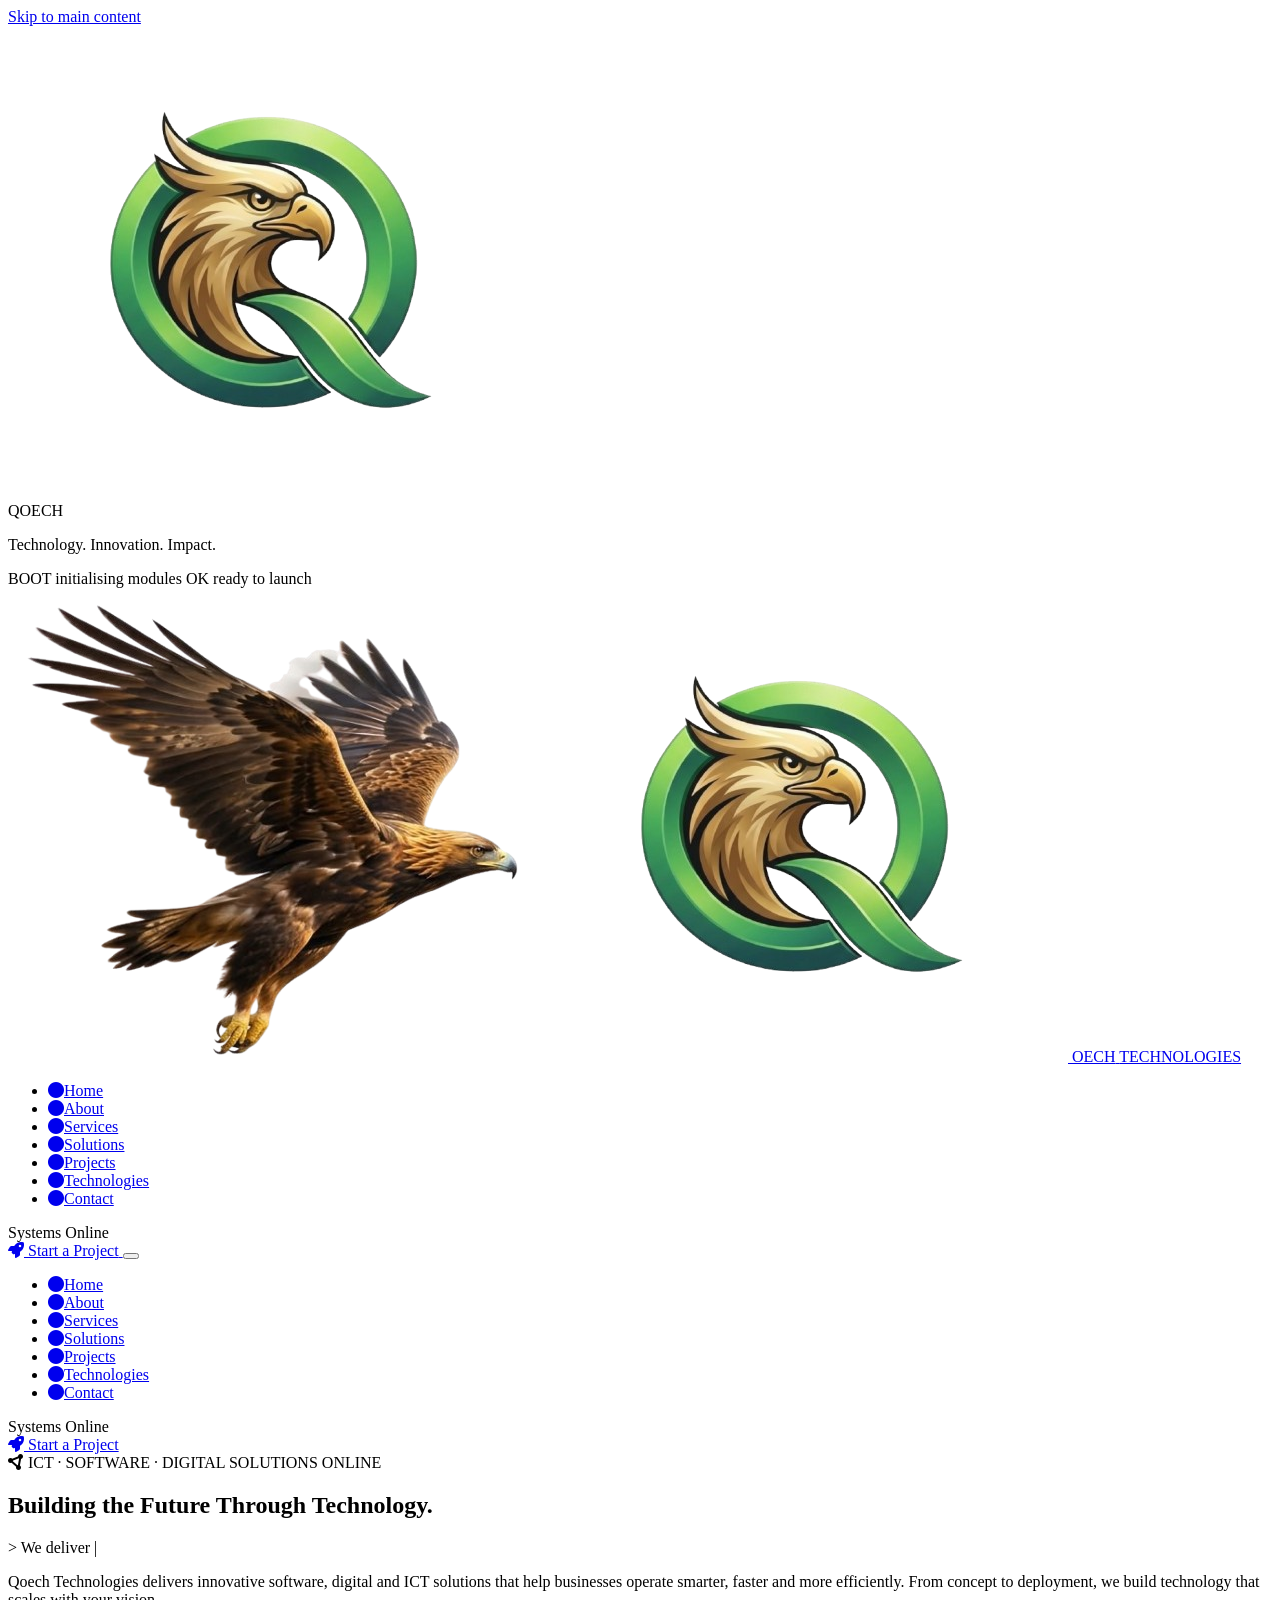
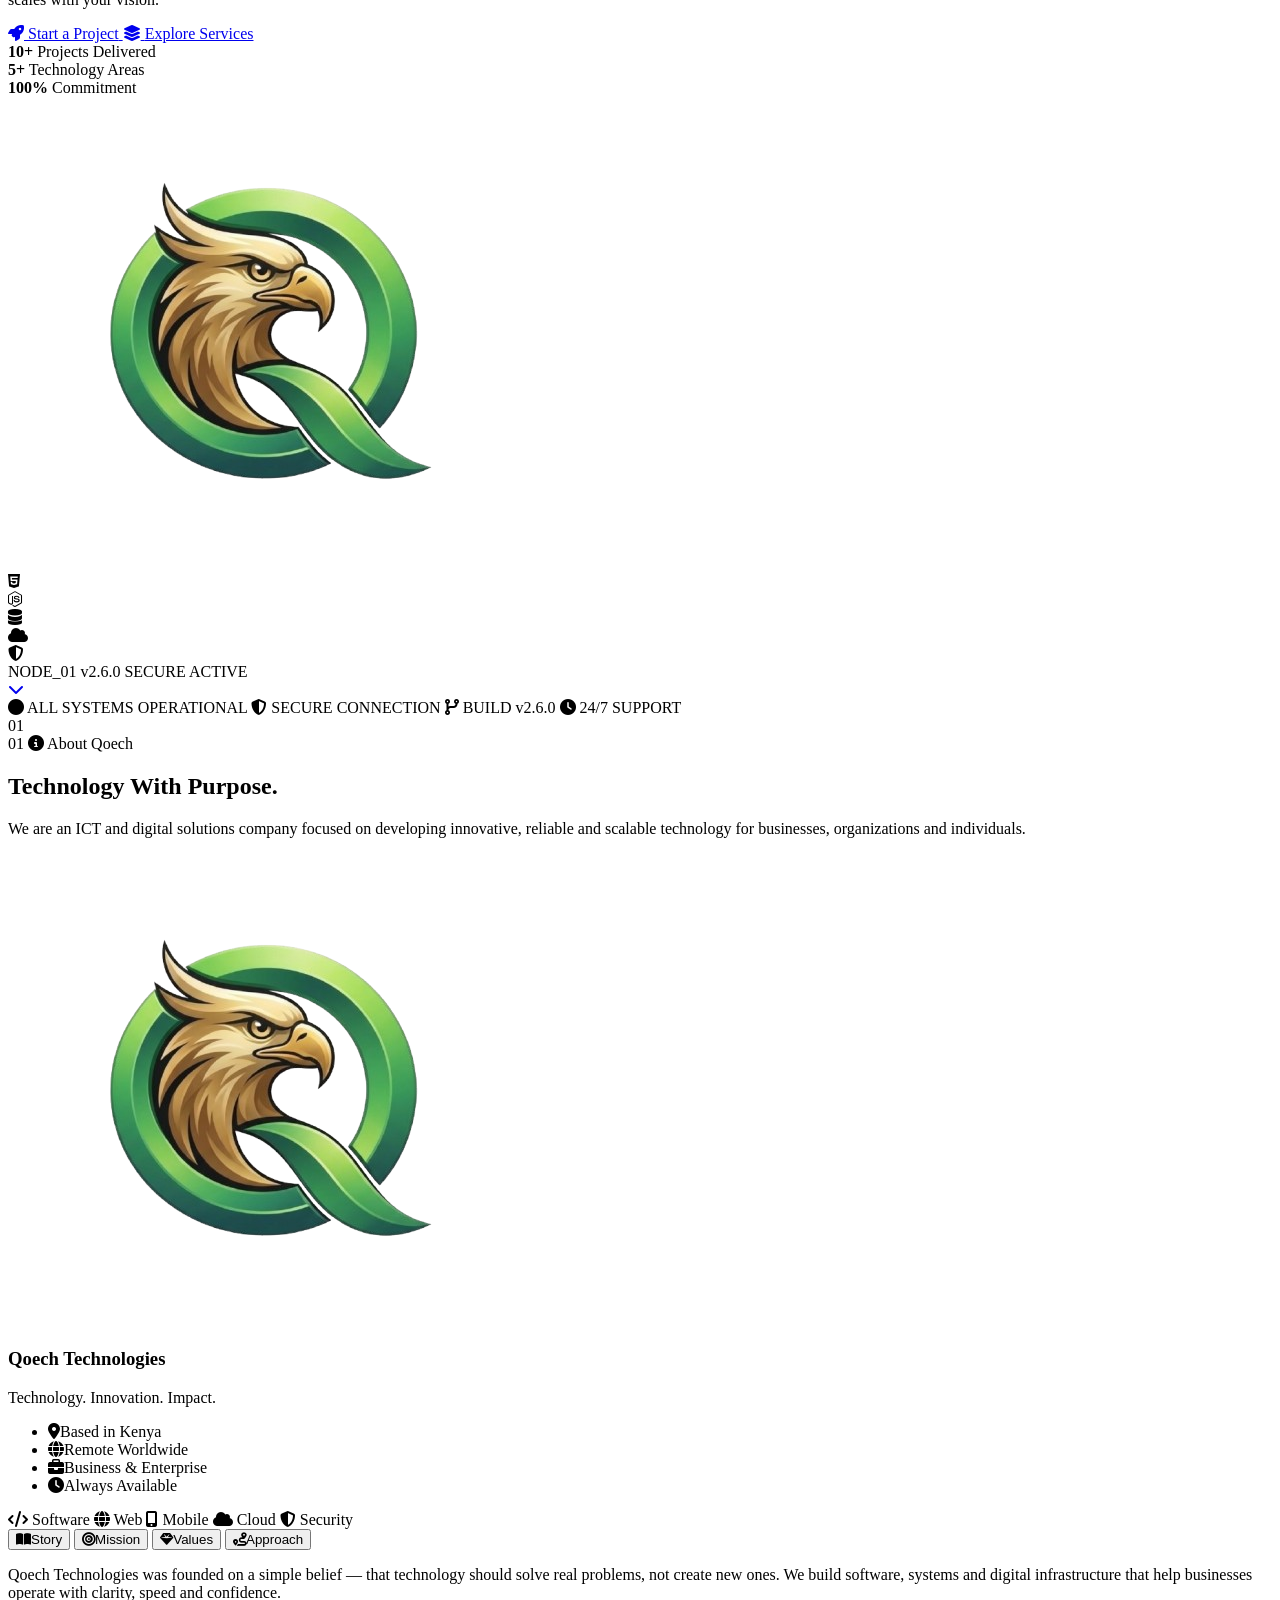
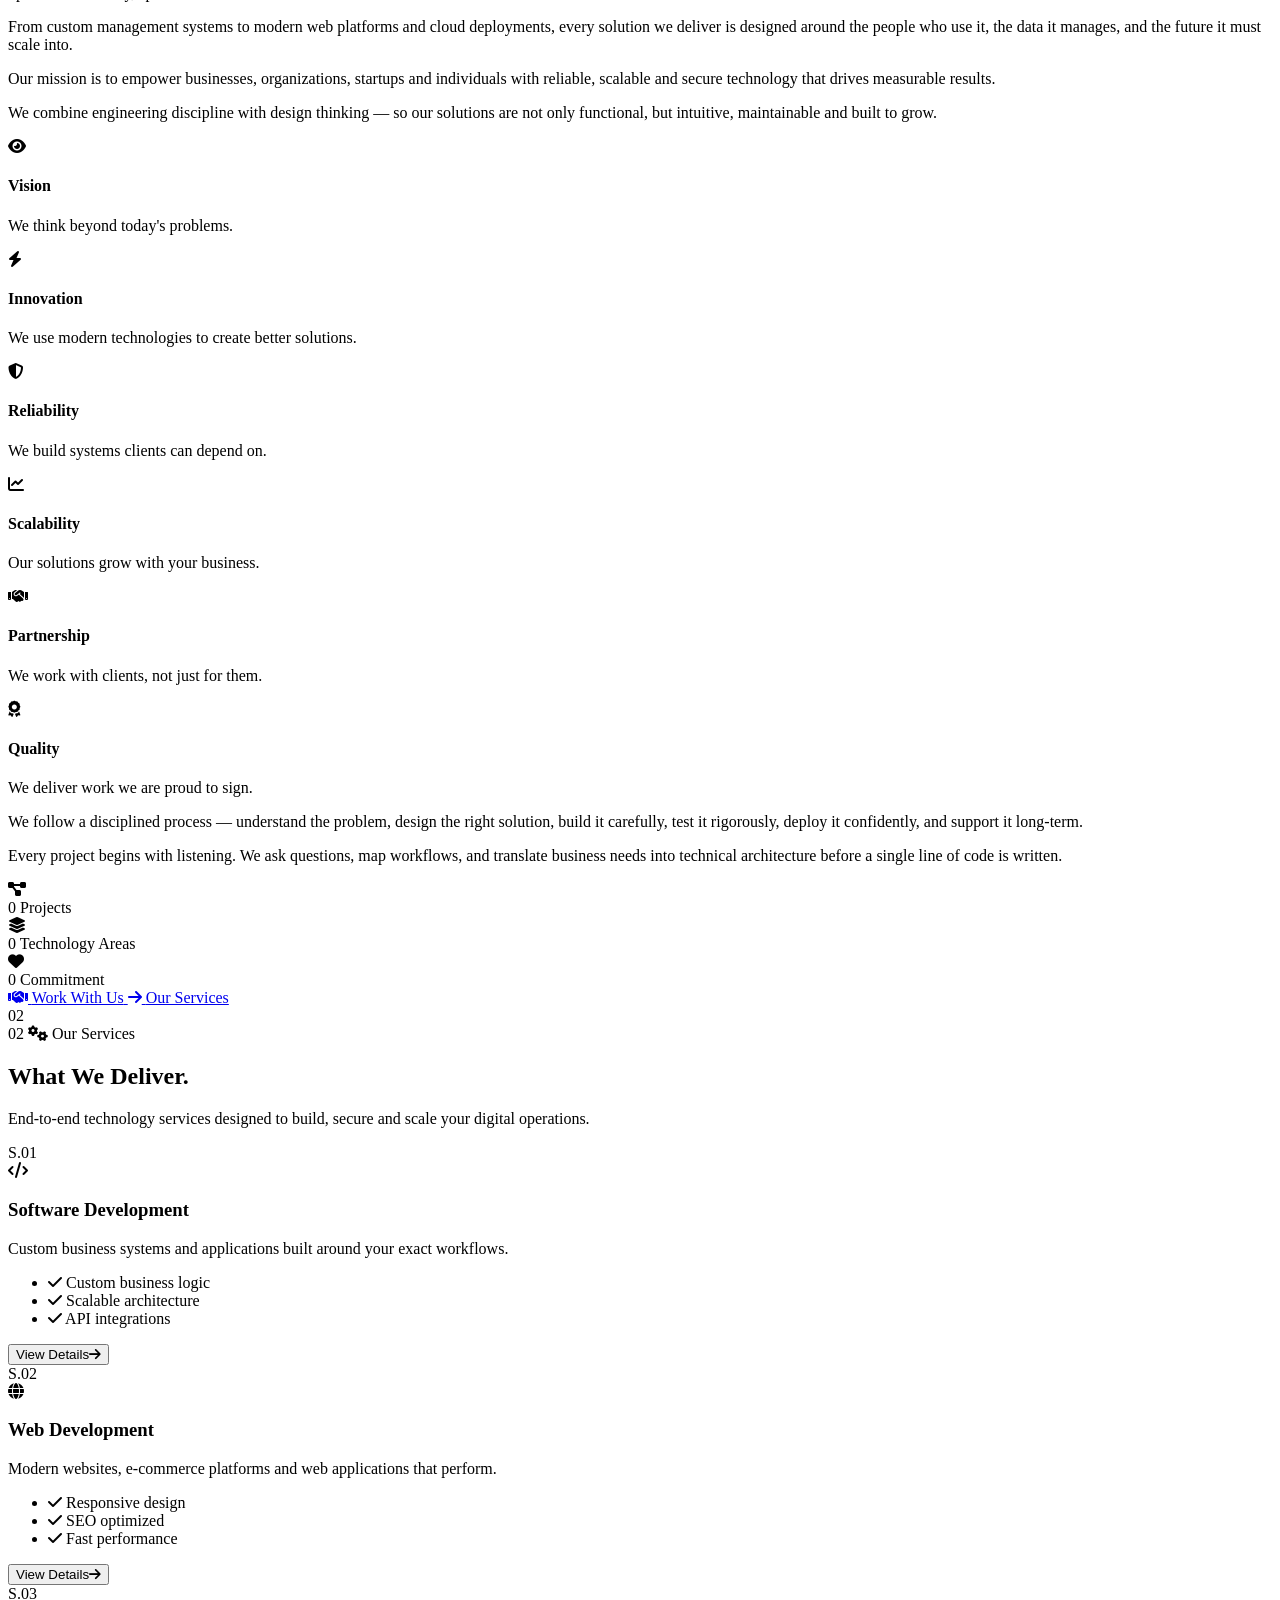
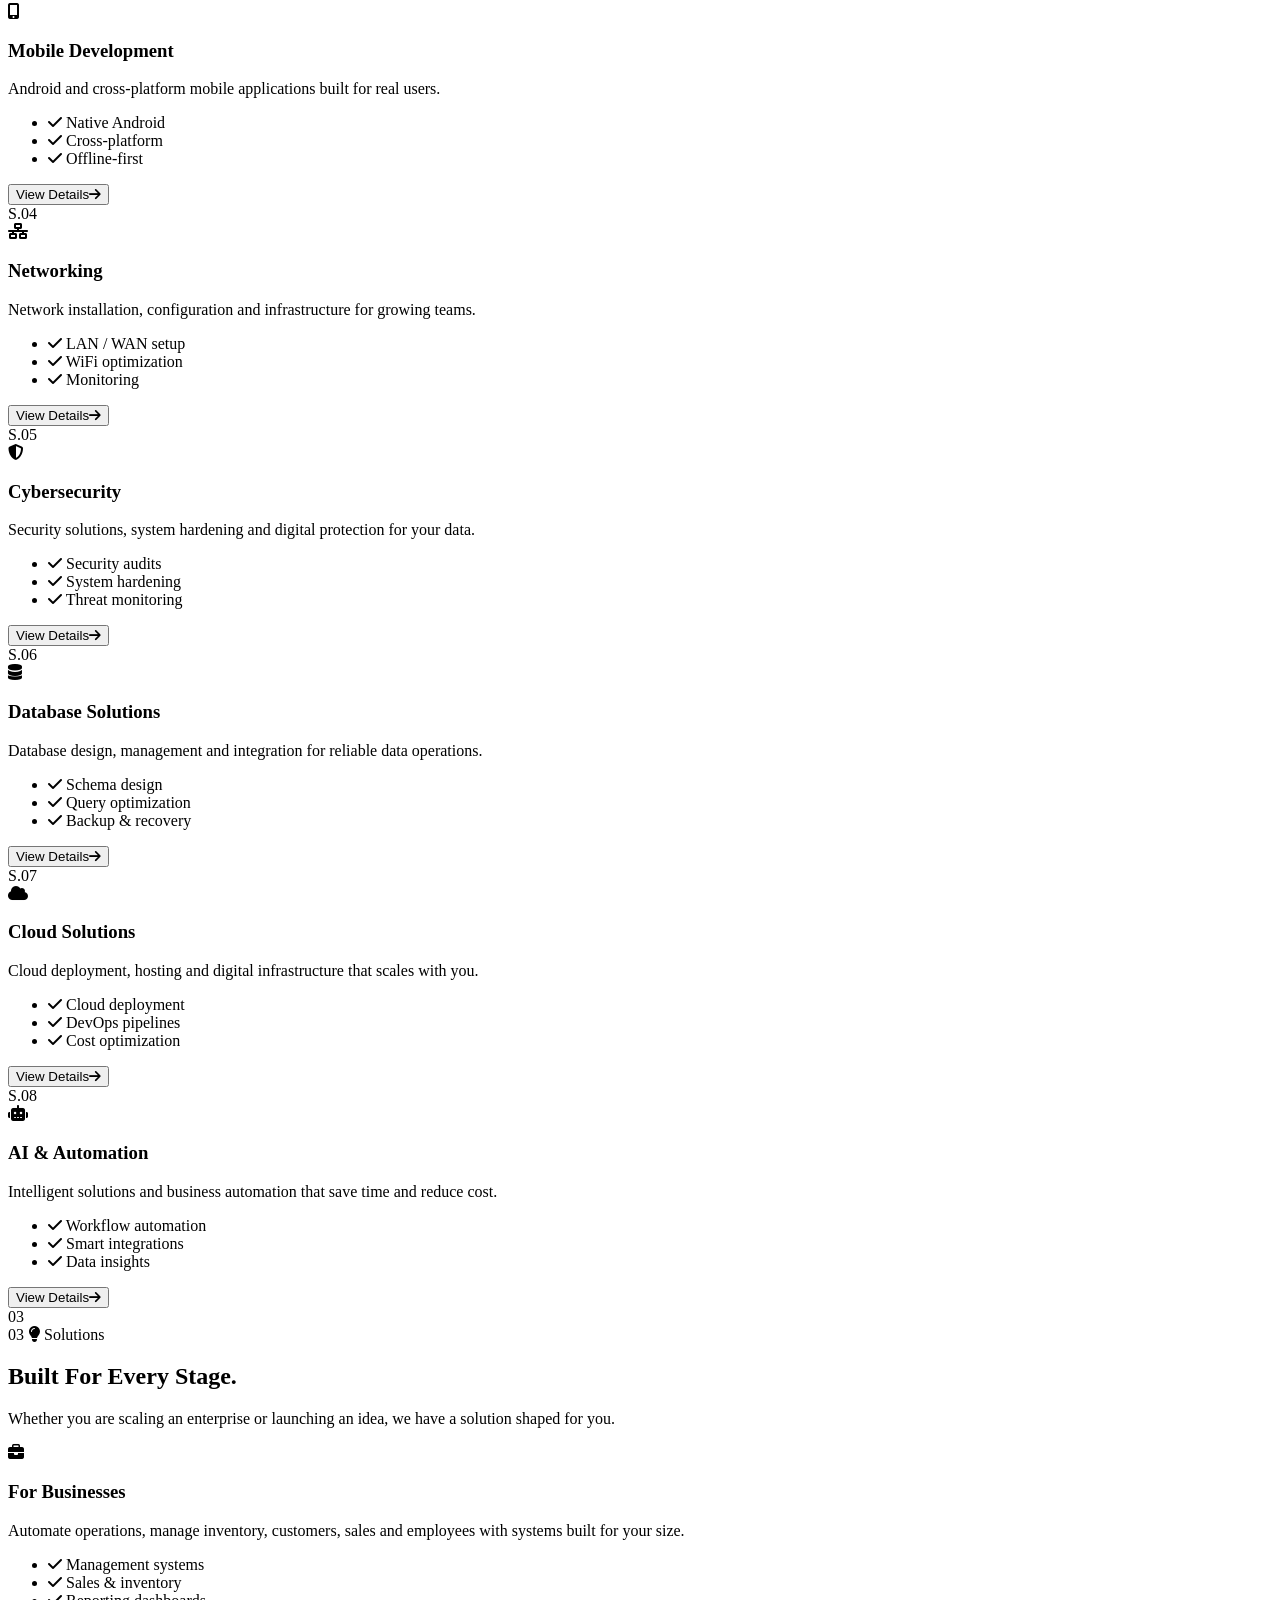
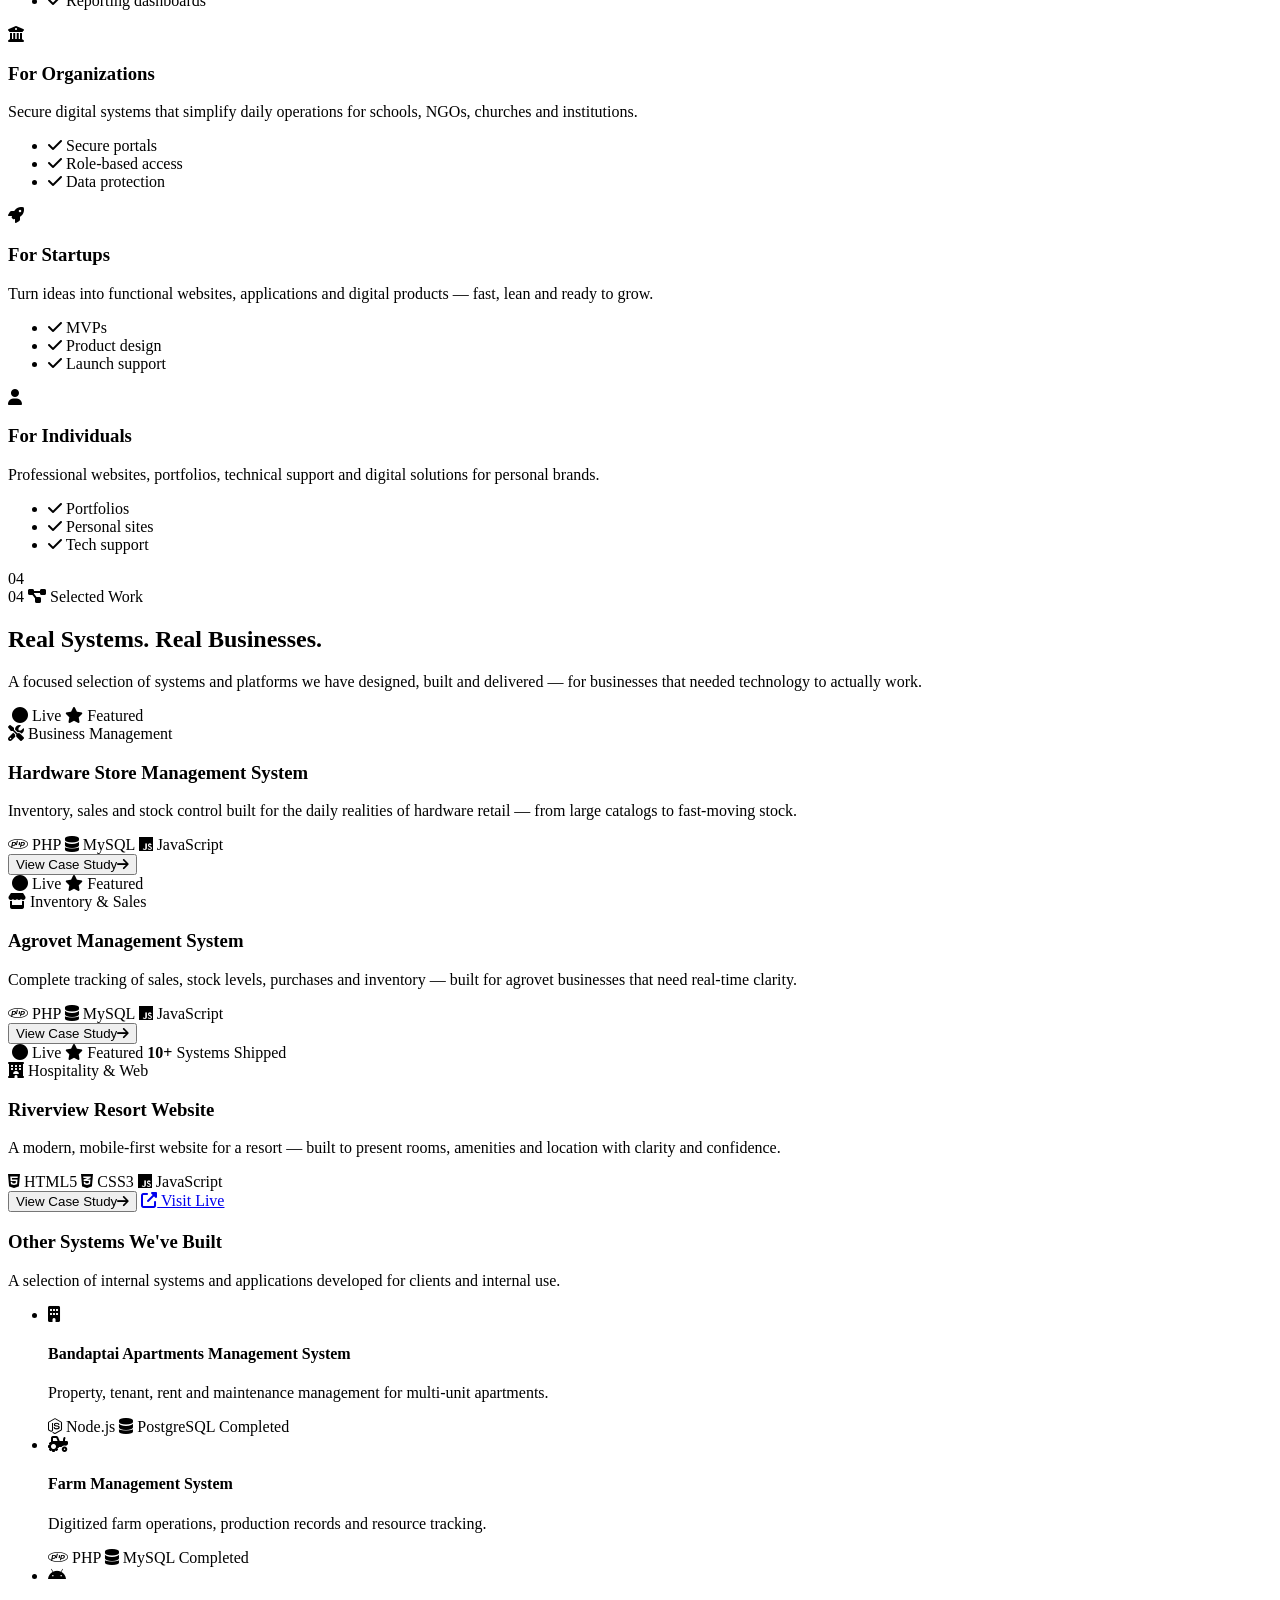
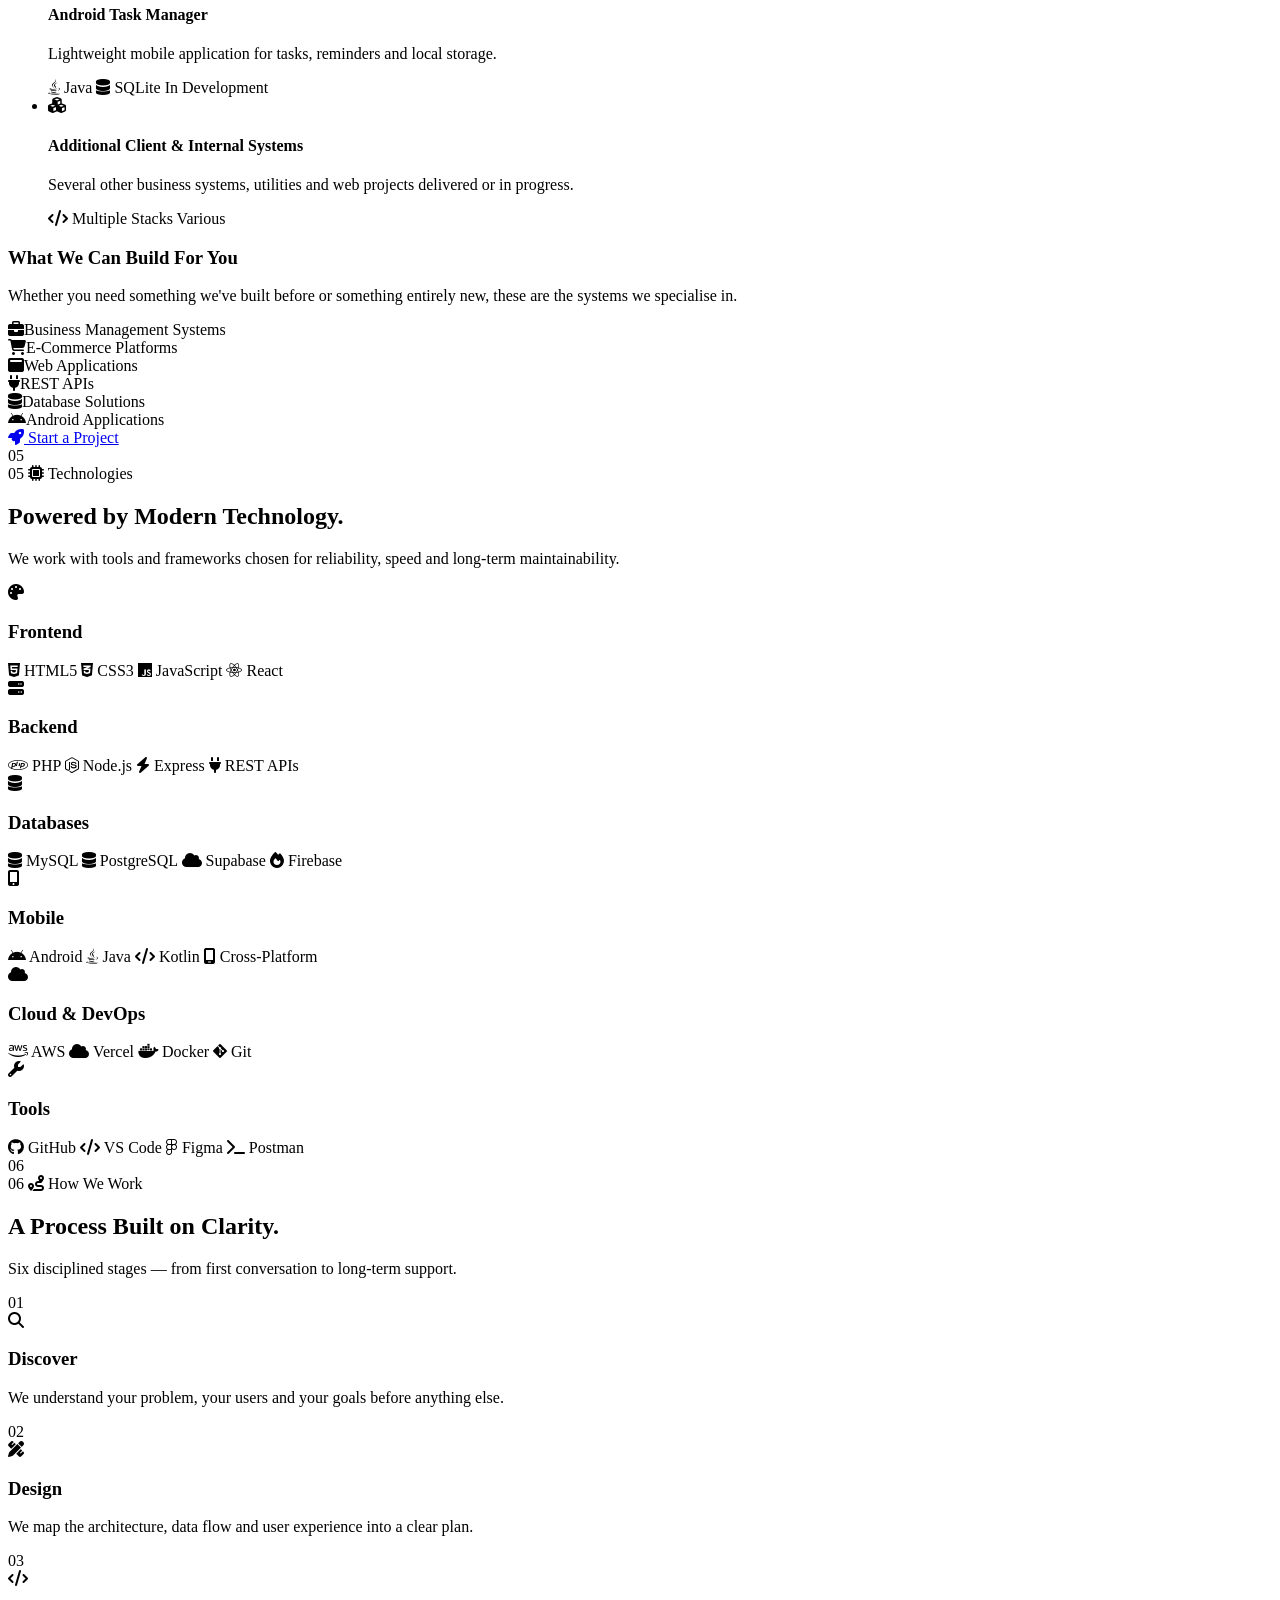
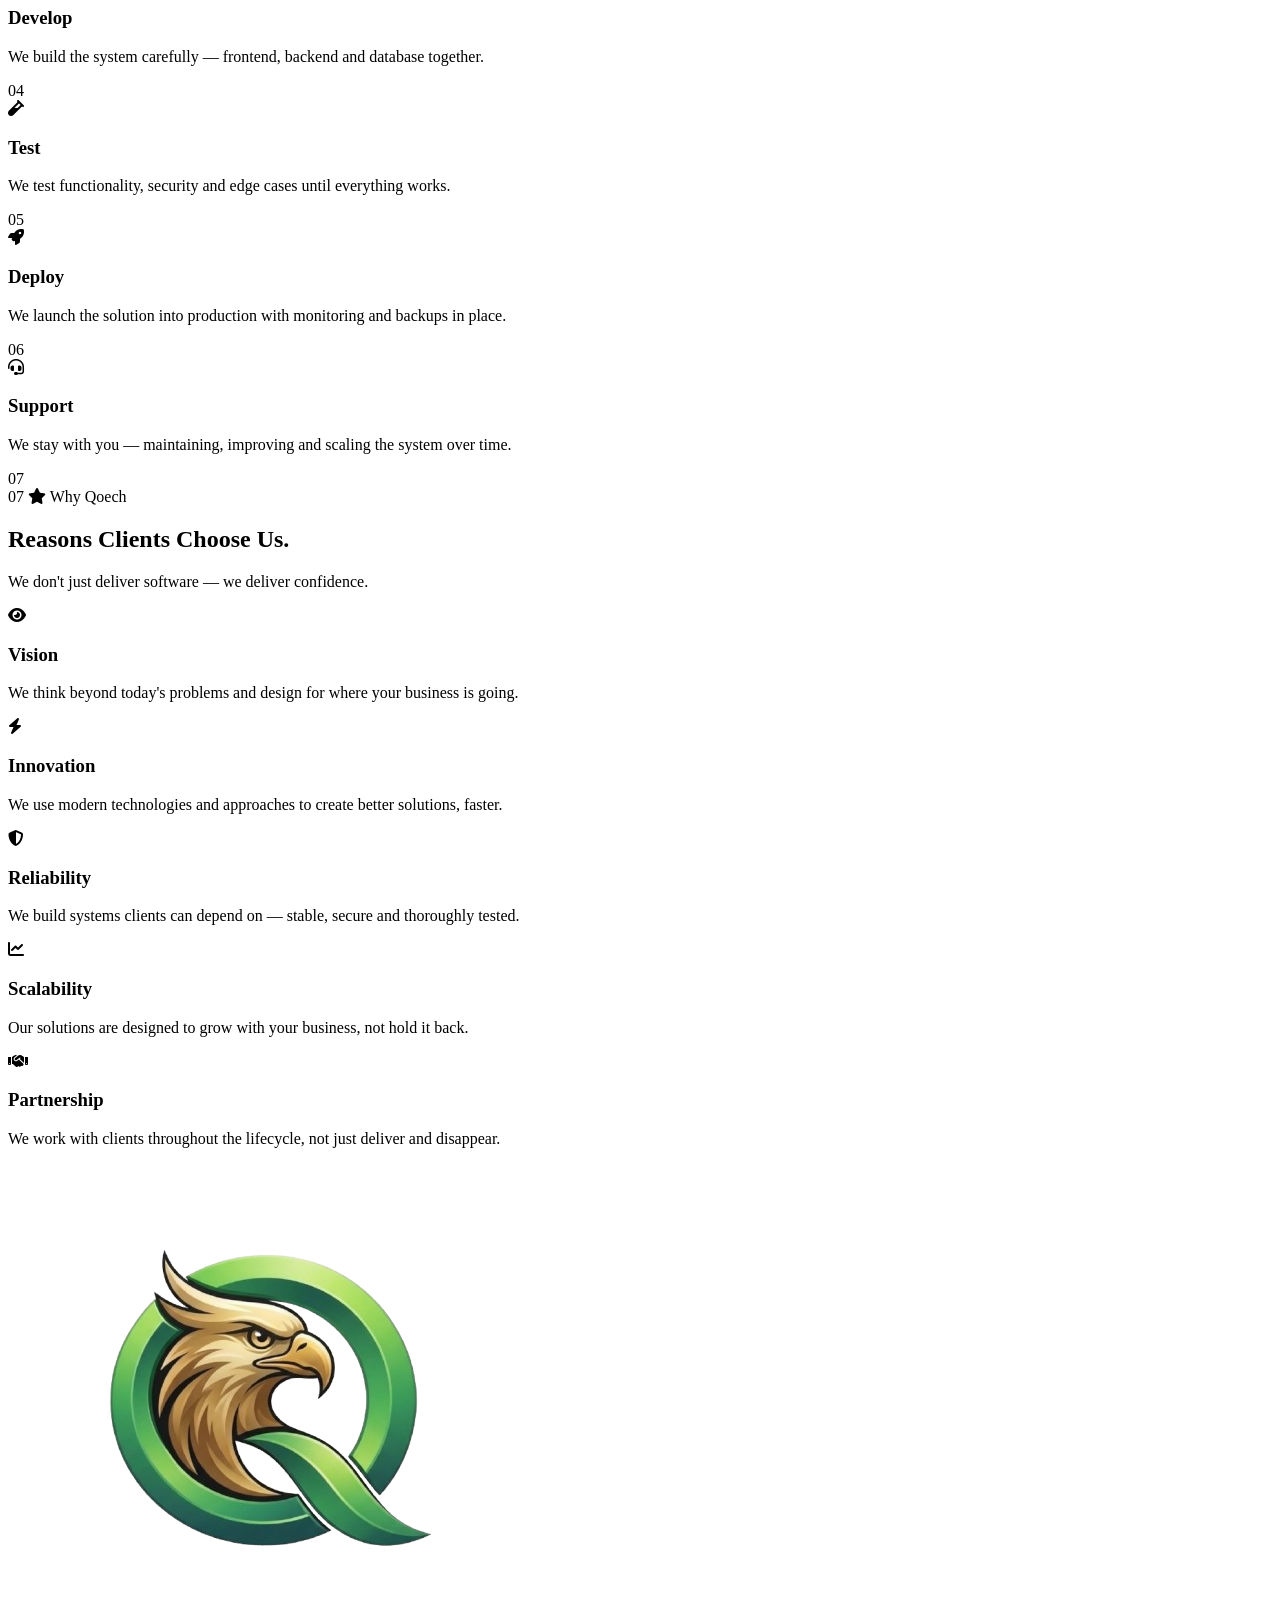
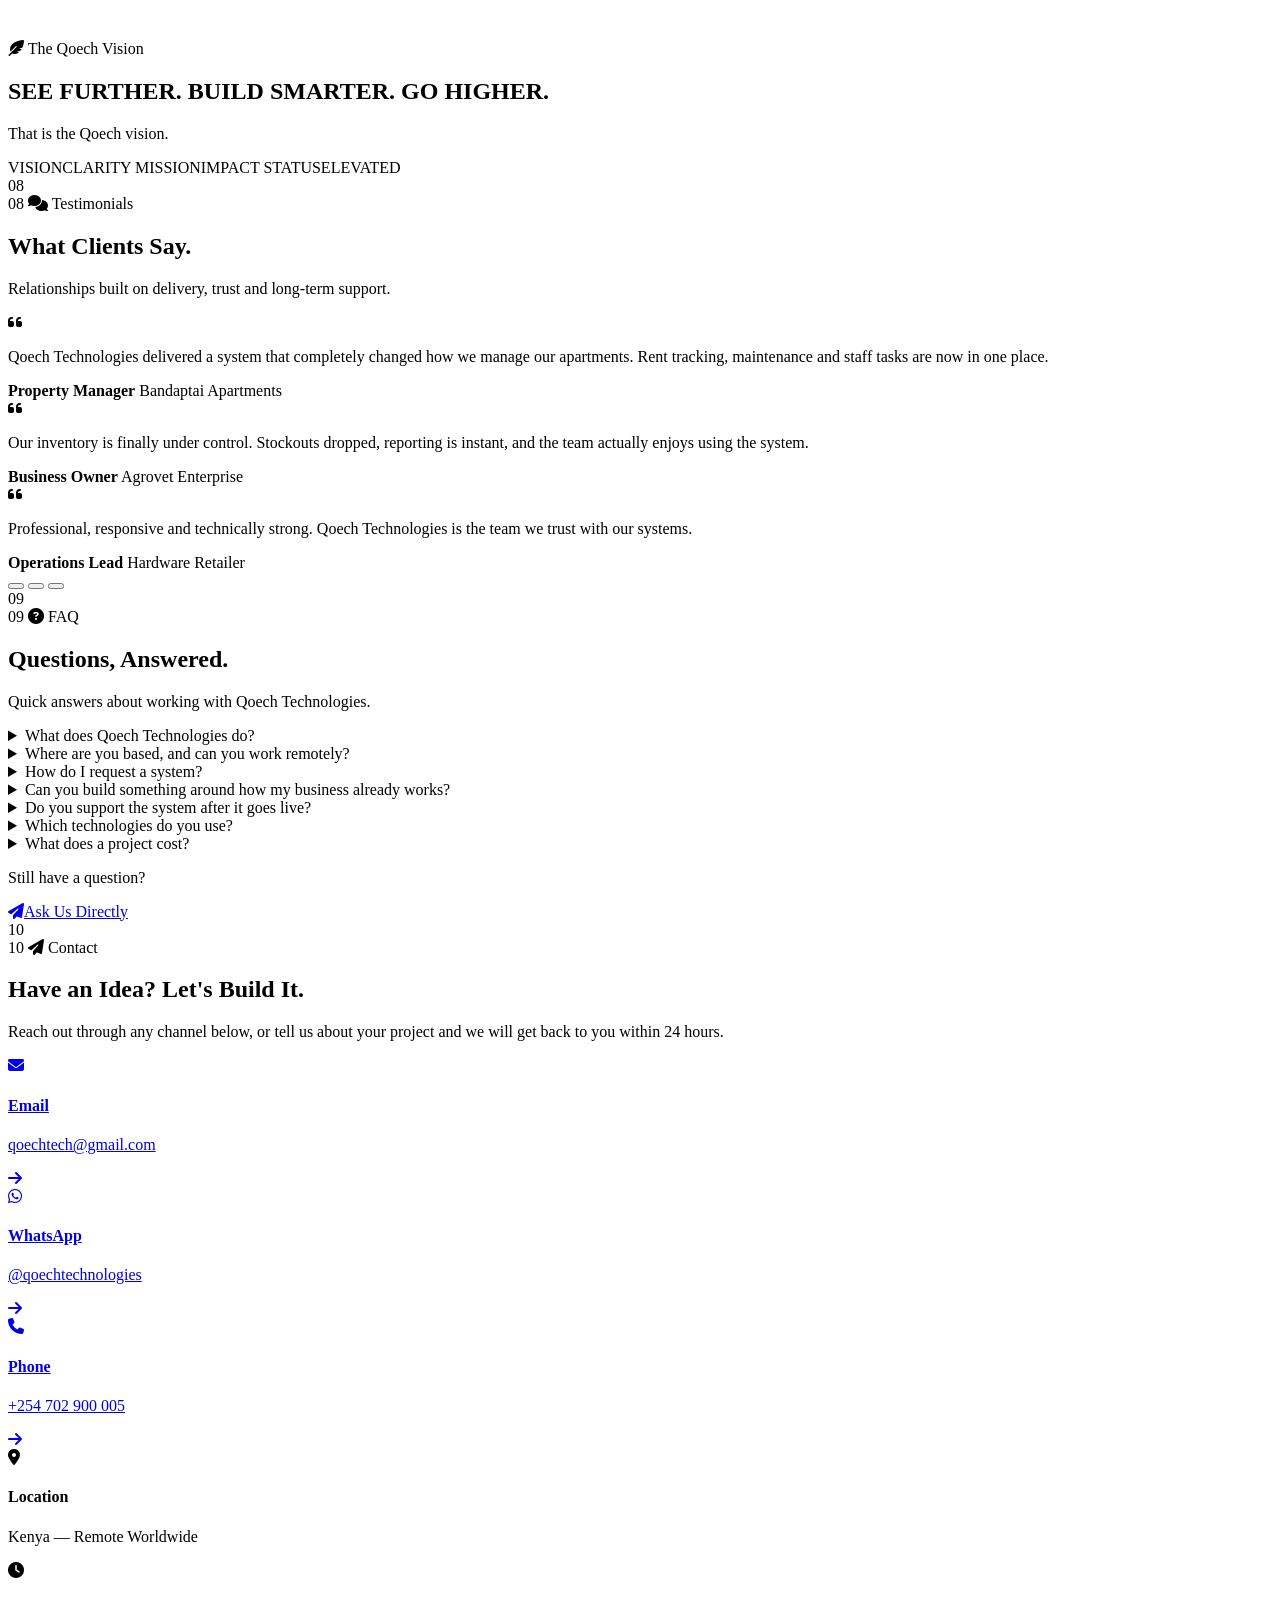
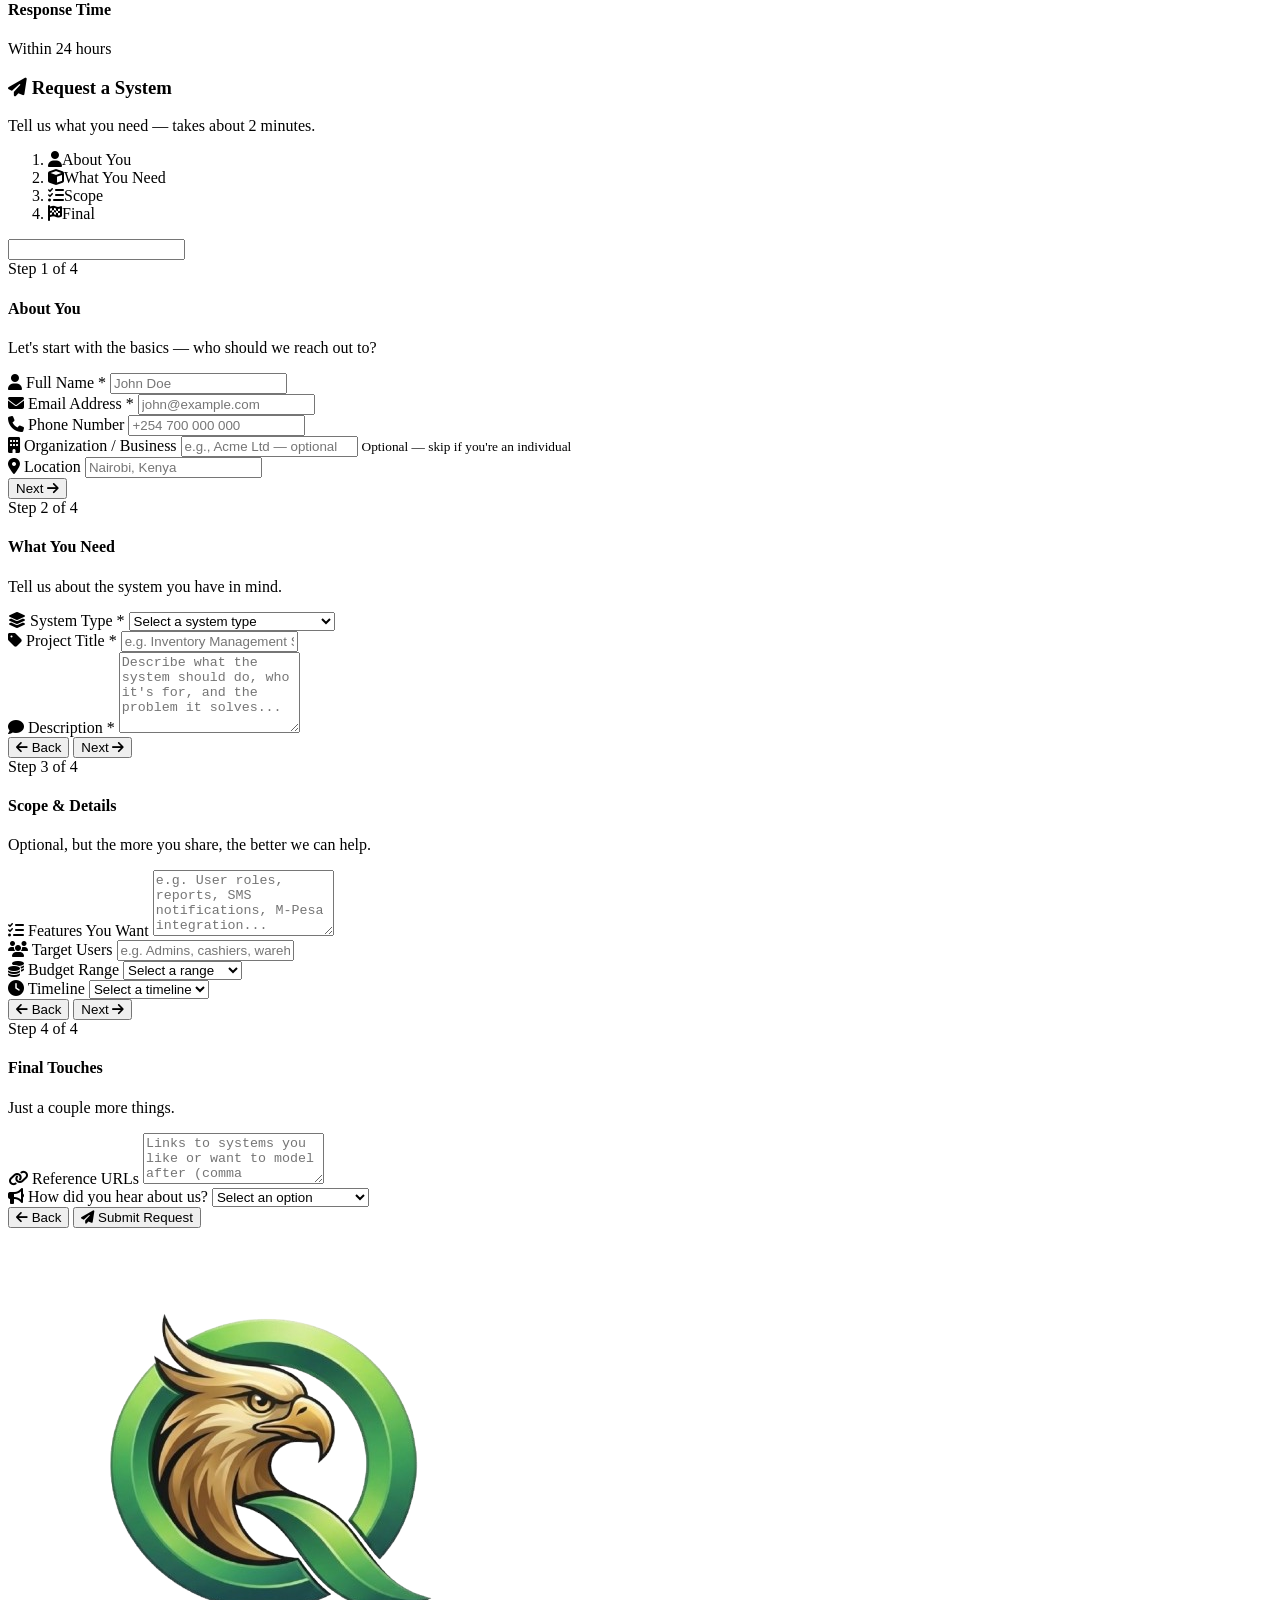
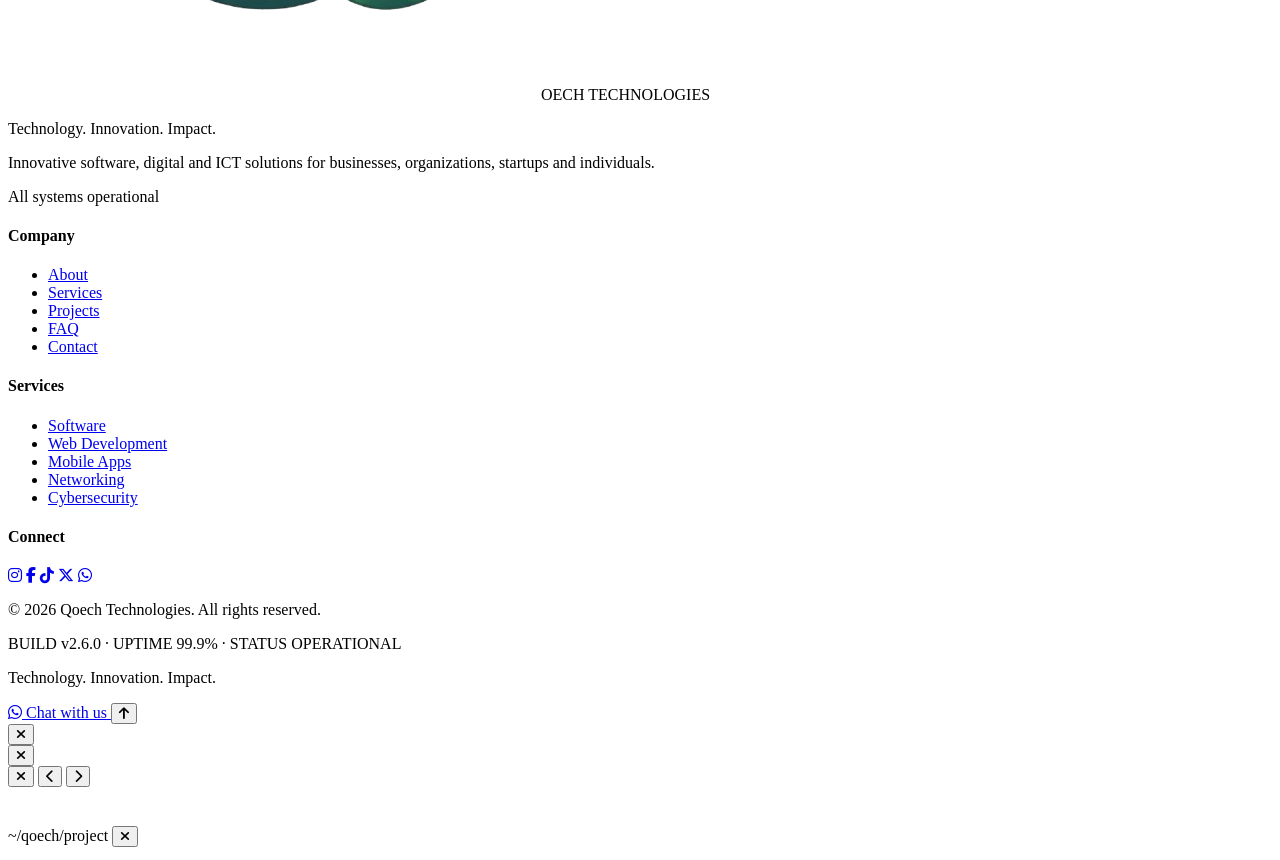
==== commit 42ee60ce: "Refactor index.html for SEO and performance improvements Updated meta tags for security and performa" ====
--- a/index.html
+++ b/index.html
@@ -4,28 +4,13 @@
   <meta charset="UTF-8" />
   <meta name="viewport" content="width=device-width, initial-scale=1.0" />
   <meta name="theme-color" content="#FFFFFF" />
-
-  <script>
-    (function () {
-      // Prevent browser from restoring scroll on reload
-      if ('scrollRestoration' in history) history.scrollRestoration = 'manual';
-
-      // Strip any hash so the browser can't auto-scroll to a section
-      if (window.location.hash) {
-        history.replaceState(null, '', window.location.pathname + window.location.search);
-      }
-
-      // Reset scroll immediately and again once the document is ready.
-      // The delayed calls catch browsers that re-scroll after parsing.
-      window.scrollTo(0, 0);
-      document.addEventListener('DOMContentLoaded', function () {
-        window.scrollTo(0, 0);
-      });
-      window.addEventListener('load', function () {
-        window.scrollTo(0, 0);
-      });
-    })();
-  </script>
+  <meta name="color-scheme" content="light" />
+  <meta name="referrer" content="strict-origin-when-cross-origin" />
+  <!-- Fallback Content-Security-Policy for hosts that cannot send headers.
+       Keep in sync with the headers in .htaccess / _headers / vercel.json. -->
+  <meta http-equiv="Content-Security-Policy" content="default-src 'self'; script-src 'self' https://cdn.jsdelivr.net; style-src 'self' https://fonts.googleapis.com https://cdnjs.cloudflare.com; font-src 'self' https://fonts.gstatic.com https://cdnjs.cloudflare.com; img-src 'self' data: https://images.unsplash.com; connect-src 'self' https://eaglevision-api.onrender.com; object-src 'none'; base-uri 'self'; form-action 'self'" />
+
+  <script src="js/boot.js"></script>
 
   <title>Qoech Technologies | Building the Future Through Technology</title>
   <meta name="description" content="Qoech Technologies delivers innovative software, digital and ICT solutions that help businesses operate smarter, faster and more efficiently. Software Development, Web Development, Mobile Apps, Networking, Cybersecurity, Database, Cloud and AI Solutions." />
@@ -55,11 +40,128 @@
   <link rel="preconnect" href="https://fonts.gstatic.com" crossorigin />
   <link href="https://fonts.googleapis.com/css2?family=Inter:wght@300;400;500;600;700;800&family=Space+Grotesk:wght@400;500;600;700&family=JetBrains+Mono:wght@400;500;600&display=swap" rel="stylesheet" />
 
-  <link rel="stylesheet" href="https://cdnjs.cloudflare.com/ajax/libs/font-awesome/6.5.0/css/all.min.css" />
-
-  <script src="https://cdn.jsdelivr.net/npm/tsparticles@2.12.0/tsparticles.bundle.min.js" defer></script>
-
-  <link rel="stylesheet" href="css/style.css?v=24" />
+  <link rel="stylesheet" href="https://cdnjs.cloudflare.com/ajax/libs/font-awesome/6.5.0/css/all.min.css" crossorigin="anonymous" referrerpolicy="no-referrer" data-sri />
+
+  <script src="https://cdn.jsdelivr.net/npm/tsparticles@2.12.0/tsparticles.bundle.min.js" defer crossorigin="anonymous" referrerpolicy="no-referrer" data-sri></script>
+
+  <!-- Site CSS. ORDER MATTERS: later files override earlier ones. See css/README.md -->
+  <link rel="stylesheet" href="css/base/01-tokens-reset-typography.css" />
+  <link rel="stylesheet" href="css/base/02-utilities.css" />
+  <link rel="stylesheet" href="css/components/03-preloader-progress-particles.css" />
+  <link rel="stylesheet" href="css/components/04-navbar-menu.css" />
+  <link rel="stylesheet" href="css/sections/05-hero.css" />
+  <link rel="stylesheet" href="css/sections/06-about.css" />
+  <link rel="stylesheet" href="css/sections/07-services-solutions.css" />
+  <link rel="stylesheet" href="css/sections/08-projects.css" />
+  <link rel="stylesheet" href="css/sections/09-technologies-process-why.css" />
+  <link rel="stylesheet" href="css/sections/10-eagle-testimonials.css" />
+  <link rel="stylesheet" href="css/sections/11-contact.css" />
+  <link rel="stylesheet" href="css/sections/12-footer.css" />
+  <link rel="stylesheet" href="css/components/13-backtotop-modals-fade-mark.css" />
+  <link rel="stylesheet" href="css/responsive/14-breakpoints.css" />
+  <link rel="stylesheet" href="css/components/15-contact-wizard.css" />
+  <link rel="stylesheet" href="css/components/16-digital-layer.css" />
+  <link rel="stylesheet" href="css/components/17-modal-variants.css" />
+  <link rel="stylesheet" href="css/components/18-refinements.css" />
+  <link rel="stylesheet" href="css/components/19-eagle-flight.css" />
+  <link rel="stylesheet" href="css/responsive/20-small-phones.css" />
+  <link rel="stylesheet" href="css/components/21-form-status.css" />
+  <link rel="stylesheet" href="css/base/22-accessibility.css" />
+  <link rel="stylesheet" href="css/components/23-faq.css" />
+  <link rel="stylesheet" href="css/components/24-whatsapp-float.css" />
+  <noscript><link rel="stylesheet" href="css/noscript.css" /></noscript>
+  <script type="application/ld+json">
+{
+  "@context": "https://schema.org",
+  "@type": "Organization",
+  "name": "Qoech Technologies",
+  "url": "https://www.qoechtechnologies.co.ke/",
+  "logo": "https://www.qoechtechnologies.co.ke/images/logo/qoech-logo.png",
+  "email": "qoechtech@gmail.com",
+  "telephone": "+254702900005",
+  "description": "Innovative software, digital and ICT solutions for businesses, organizations, startups and individuals.",
+  "address": {
+    "@type": "PostalAddress",
+    "addressCountry": "KE"
+  },
+  "contactPoint": {
+    "@type": "ContactPoint",
+    "contactType": "customer support",
+    "telephone": "+254702900005",
+    "email": "qoechtech@gmail.com"
+  },
+  "sameAs": [
+    "https://www.instagram.com/quoechtech",
+    "https://www.facebook.com/share/1DozdZCG9G/",
+    "https://tiktok.com/@qoechtech",
+    "https://x.com/qoechtech"
+  ]
+}
+  </script>
+  <script type="application/ld+json">
+{
+  "@context": "https://schema.org",
+  "@type": "FAQPage",
+  "mainEntity": [
+    {
+      "@type": "Question",
+      "name": "What does Qoech Technologies do?",
+      "acceptedAnswer": {
+        "@type": "Answer",
+        "text": "We build software, web platforms and mobile apps, and we also handle networking, cybersecurity, databases, cloud deployment and AI and automation for businesses, organizations, startups and individuals."
+      }
+    },
+    {
+      "@type": "Question",
+      "name": "Where are you based, and can you work remotely?",
+      "acceptedAnswer": {
+        "@type": "Answer",
+        "text": "We are based in Kenya and work with clients remotely, worldwide."
+      }
+    },
+    {
+      "@type": "Question",
+      "name": "How do I request a system?",
+      "acceptedAnswer": {
+        "@type": "Answer",
+        "text": "Use the Request a System form in the Contact section. It is a short four-step form, and you receive a reference code when you submit. We get back to you within 24 hours."
+      }
+    },
+    {
+      "@type": "Question",
+      "name": "Can you build something around how my business already works?",
+      "acceptedAnswer": {
+        "@type": "Answer",
+        "text": "Yes. Our custom systems are built around your exact workflows. We start by gathering requirements, then design, build, test and deploy, with regular check-ins along the way."
+      }
+    },
+    {
+      "@type": "Question",
+      "name": "Do you support the system after it goes live?",
+      "acceptedAnswer": {
+        "@type": "Answer",
+        "text": "Yes. Our services include deployment and staff training, followed by ongoing maintenance, support and improvements."
+      }
+    },
+    {
+      "@type": "Question",
+      "name": "Which technologies do you use?",
+      "acceptedAnswer": {
+        "@type": "Answer",
+        "text": "It depends on the project. Common choices include PHP, Node.js, Python, React, MySQL and PostgreSQL, Android with Java or Kotlin, and cloud tools such as AWS, Docker and Vercel."
+      }
+    },
+    {
+      "@type": "Question",
+      "name": "What does a project cost?",
+      "acceptedAnswer": {
+        "@type": "Answer",
+        "text": "Cost depends on the scope. The request form has a budget field, so tell us what you need and your range, and we will get back to you within 24 hours."
+      }
+    }
+  ]
+}
+  </script>
 </head>
 
 <body>
@@ -87,7 +189,6 @@
   </div>
 
   <div class="scroll-progress" id="scrollProgress"></div>
-  <div class="cursor-glow" id="cursorGlow" aria-hidden="true"></div>
   <div id="particles-bg" aria-hidden="true"></div>
 
   <!-- ===================== NAVBAR ===================== -->
@@ -1112,13 +1213,68 @@
     </div>
   </section>
 
-  <!-- ===================== CONTACT ===================== -->
-  <section class="section" id="contact">
+  <!-- ===================== FAQ ===================== -->
+  <section class="section section-alt" id="faq">
     <div class="section-watermark" aria-hidden="true">09</div>
     <div class="container">
       <div class="section-head">
         <span class="section-label">
           <span class="label-index">09</span>
+          <i class="fas fa-circle-question"></i>
+          FAQ
+        </span>
+        <h2 class="section-title">Questions, <span class="highlight">Answered.</span></h2>
+        <p class="section-sub">
+          Quick answers about working with Qoech Technologies.
+        </p>
+        <div class="title-divider" aria-hidden="true"></div>
+      </div>
+
+      <div class="faq-list">
+        <details class="faq-item" name="faq">
+          <summary>What does Qoech Technologies do?</summary>
+          <div class="faq-answer"><p>We build software, web platforms and mobile apps, and we also handle networking, cybersecurity, databases, cloud deployment and AI and automation for businesses, organizations, startups and individuals.</p></div>
+        </details>
+        <details class="faq-item" name="faq">
+          <summary>Where are you based, and can you work remotely?</summary>
+          <div class="faq-answer"><p>We are based in Kenya and work with clients remotely, worldwide.</p></div>
+        </details>
+        <details class="faq-item" name="faq">
+          <summary>How do I request a system?</summary>
+          <div class="faq-answer"><p>Use the Request a System form in the Contact section. It is a short four-step form, and you receive a reference code when you submit. We get back to you within 24 hours.</p></div>
+        </details>
+        <details class="faq-item" name="faq">
+          <summary>Can you build something around how my business already works?</summary>
+          <div class="faq-answer"><p>Yes. Our custom systems are built around your exact workflows. We start by gathering requirements, then design, build, test and deploy, with regular check-ins along the way.</p></div>
+        </details>
+        <details class="faq-item" name="faq">
+          <summary>Do you support the system after it goes live?</summary>
+          <div class="faq-answer"><p>Yes. Our services include deployment and staff training, followed by ongoing maintenance, support and improvements.</p></div>
+        </details>
+        <details class="faq-item" name="faq">
+          <summary>Which technologies do you use?</summary>
+          <div class="faq-answer"><p>It depends on the project. Common choices include PHP, Node.js, Python, React, MySQL and PostgreSQL, Android with Java or Kotlin, and cloud tools such as AWS, Docker and Vercel.</p></div>
+        </details>
+        <details class="faq-item" name="faq">
+          <summary>What does a project cost?</summary>
+          <div class="faq-answer"><p>Cost depends on the scope. The request form has a budget field, so tell us what you need and your range, and we will get back to you within 24 hours.</p></div>
+        </details>
+      </div>
+
+      <div class="faq-cta">
+        <p>Still have a question?</p>
+        <a href="#contact" class="btn btn-primary"><i class="fas fa-paper-plane"></i><span>Ask Us Directly</span></a>
+      </div>
+    </div>
+  </section>
+
+  <!-- ===================== CONTACT ===================== -->
+  <section class="section" id="contact">
+    <div class="section-watermark" aria-hidden="true">10</div>
+    <div class="container">
+      <div class="section-head">
+        <span class="section-label">
+          <span class="label-index">10</span>
           <i class="fas fa-paper-plane"></i>
           Contact
         </span>
@@ -1446,6 +1602,7 @@
             <li><a href="#about">About</a></li>
             <li><a href="#services">Services</a></li>
             <li><a href="#projects">Projects</a></li>
+            <li><a href="#faq">FAQ</a></li>
             <li><a href="#contact">Contact</a></li>
           </ul>
         </div>
@@ -1490,6 +1647,12 @@
     </div>
   </footer>
 
+  <a class="whatsapp-float" href="https://wa.me/254702900005?text=Hello%20Qoech%20Technologies%2C%20I%27d%20like%20to%20discuss%20a%20project."
+     target="_blank" rel="noopener noreferrer" aria-label="Chat with Qoech Technologies on WhatsApp">
+    <i class="fab fa-whatsapp" aria-hidden="true"></i>
+    <span class="whatsapp-label">Chat with us</span>
+  </a>
+
   <button class="back-to-top" id="backToTop" aria-label="Back to top">
     <i class="fas fa-arrow-up"></i>
   </button>
@@ -1544,7 +1707,7 @@
     </div>
   </div>
 
-  <script src="js/main.js?v=20" defer></script>
+  <script type="module" src="js/main.js"></script>
 
 </body>
 </html>
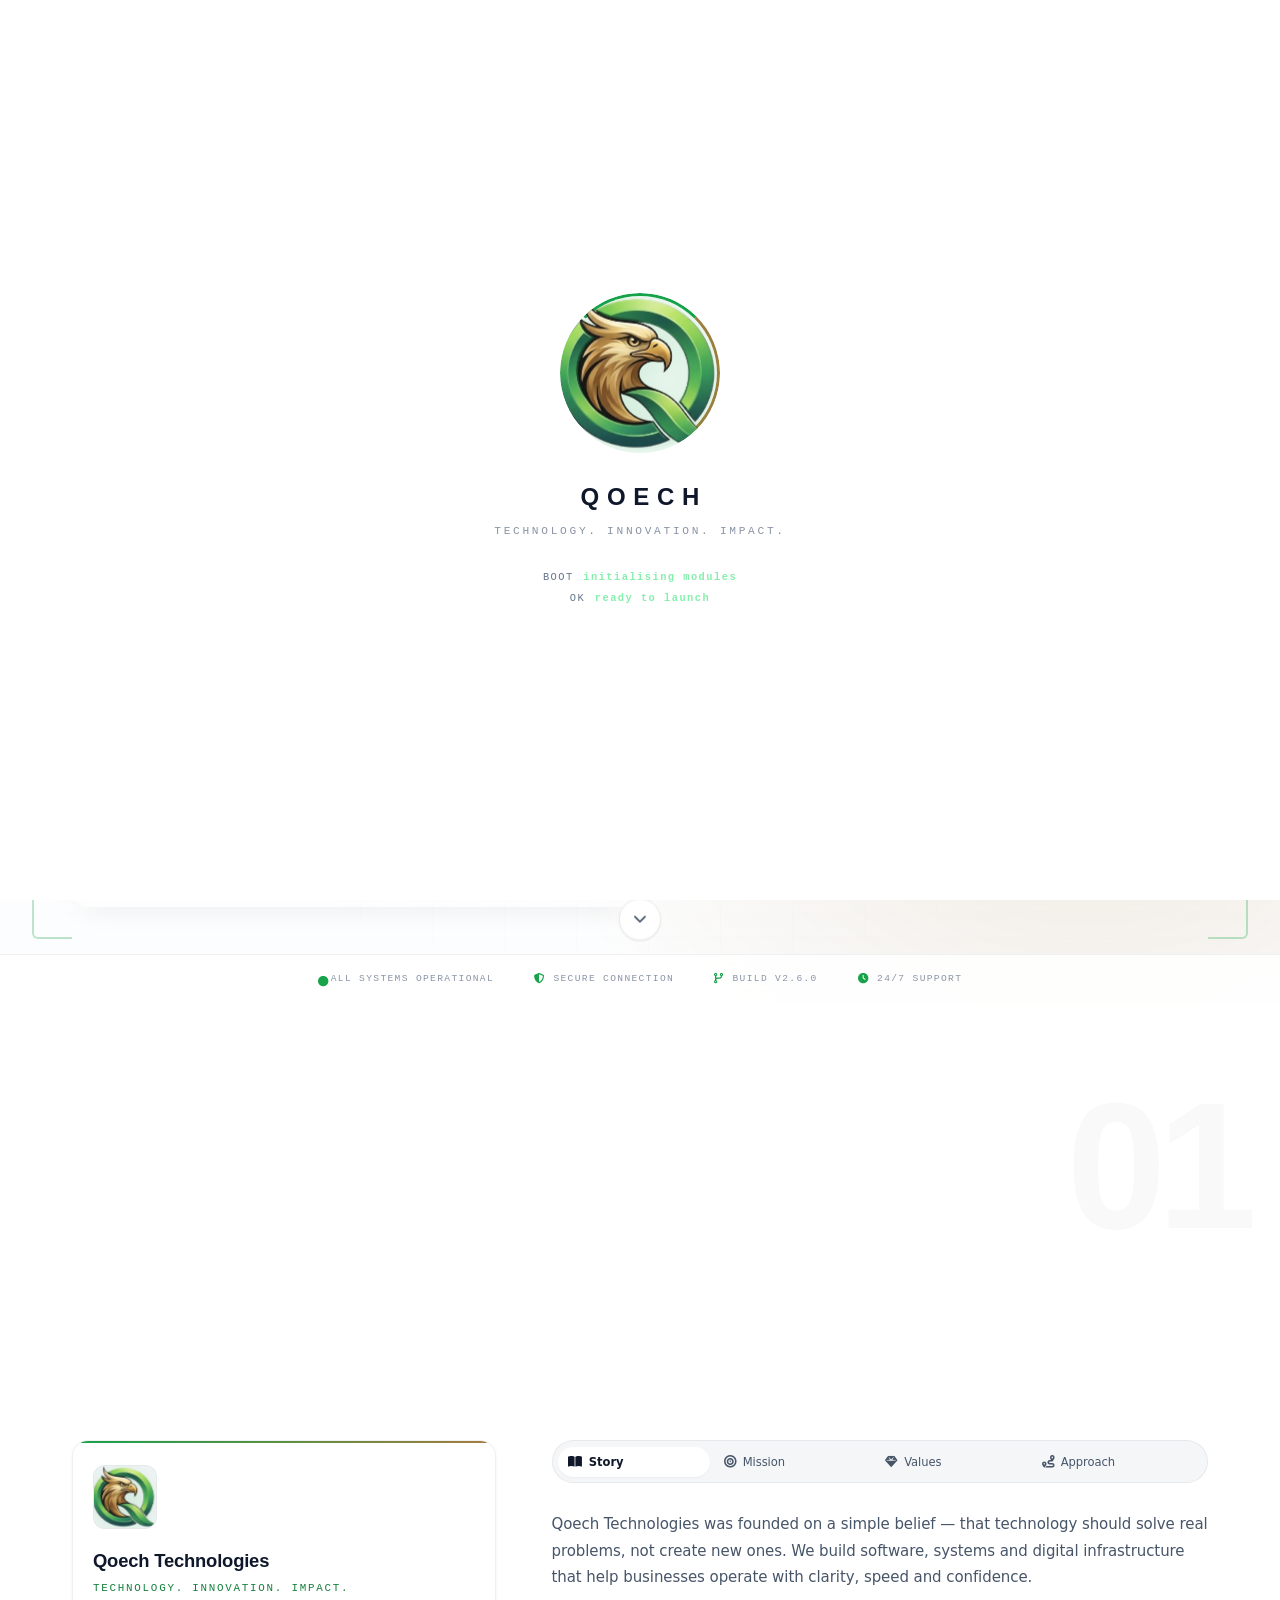
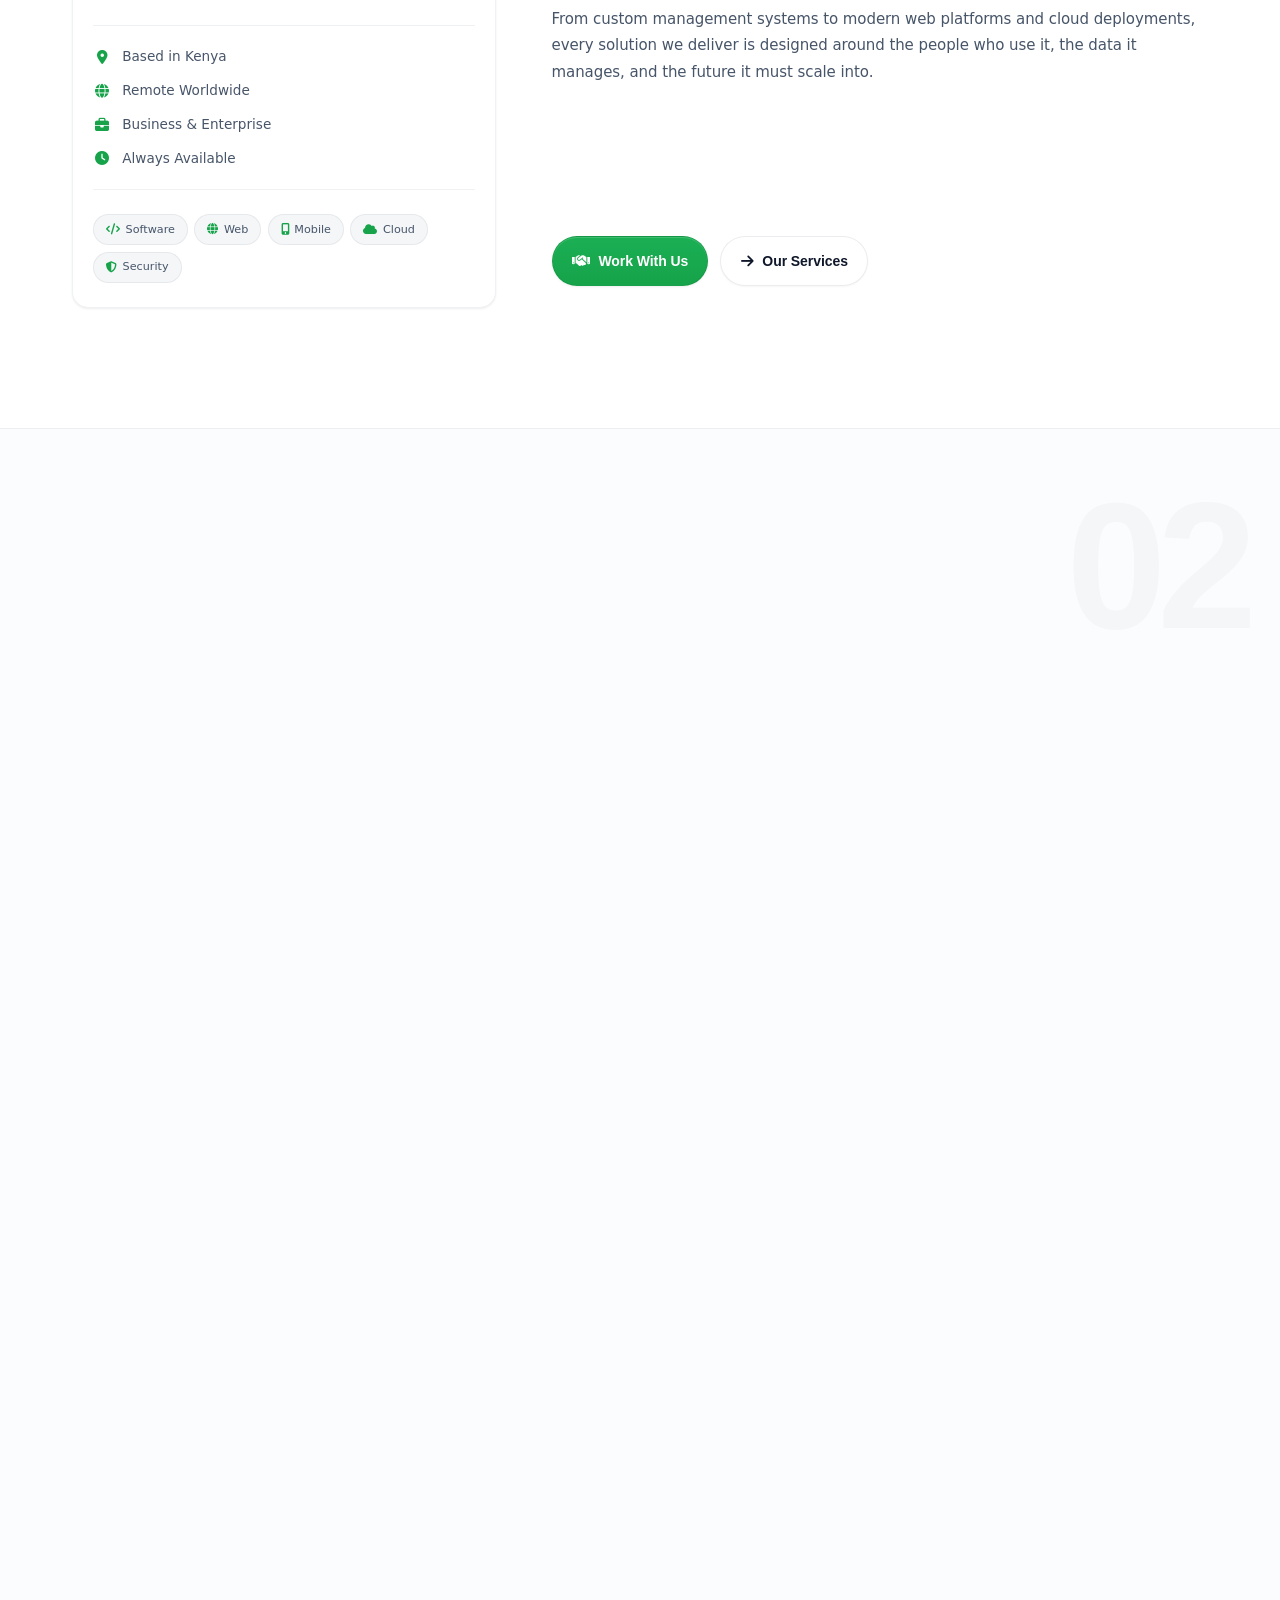
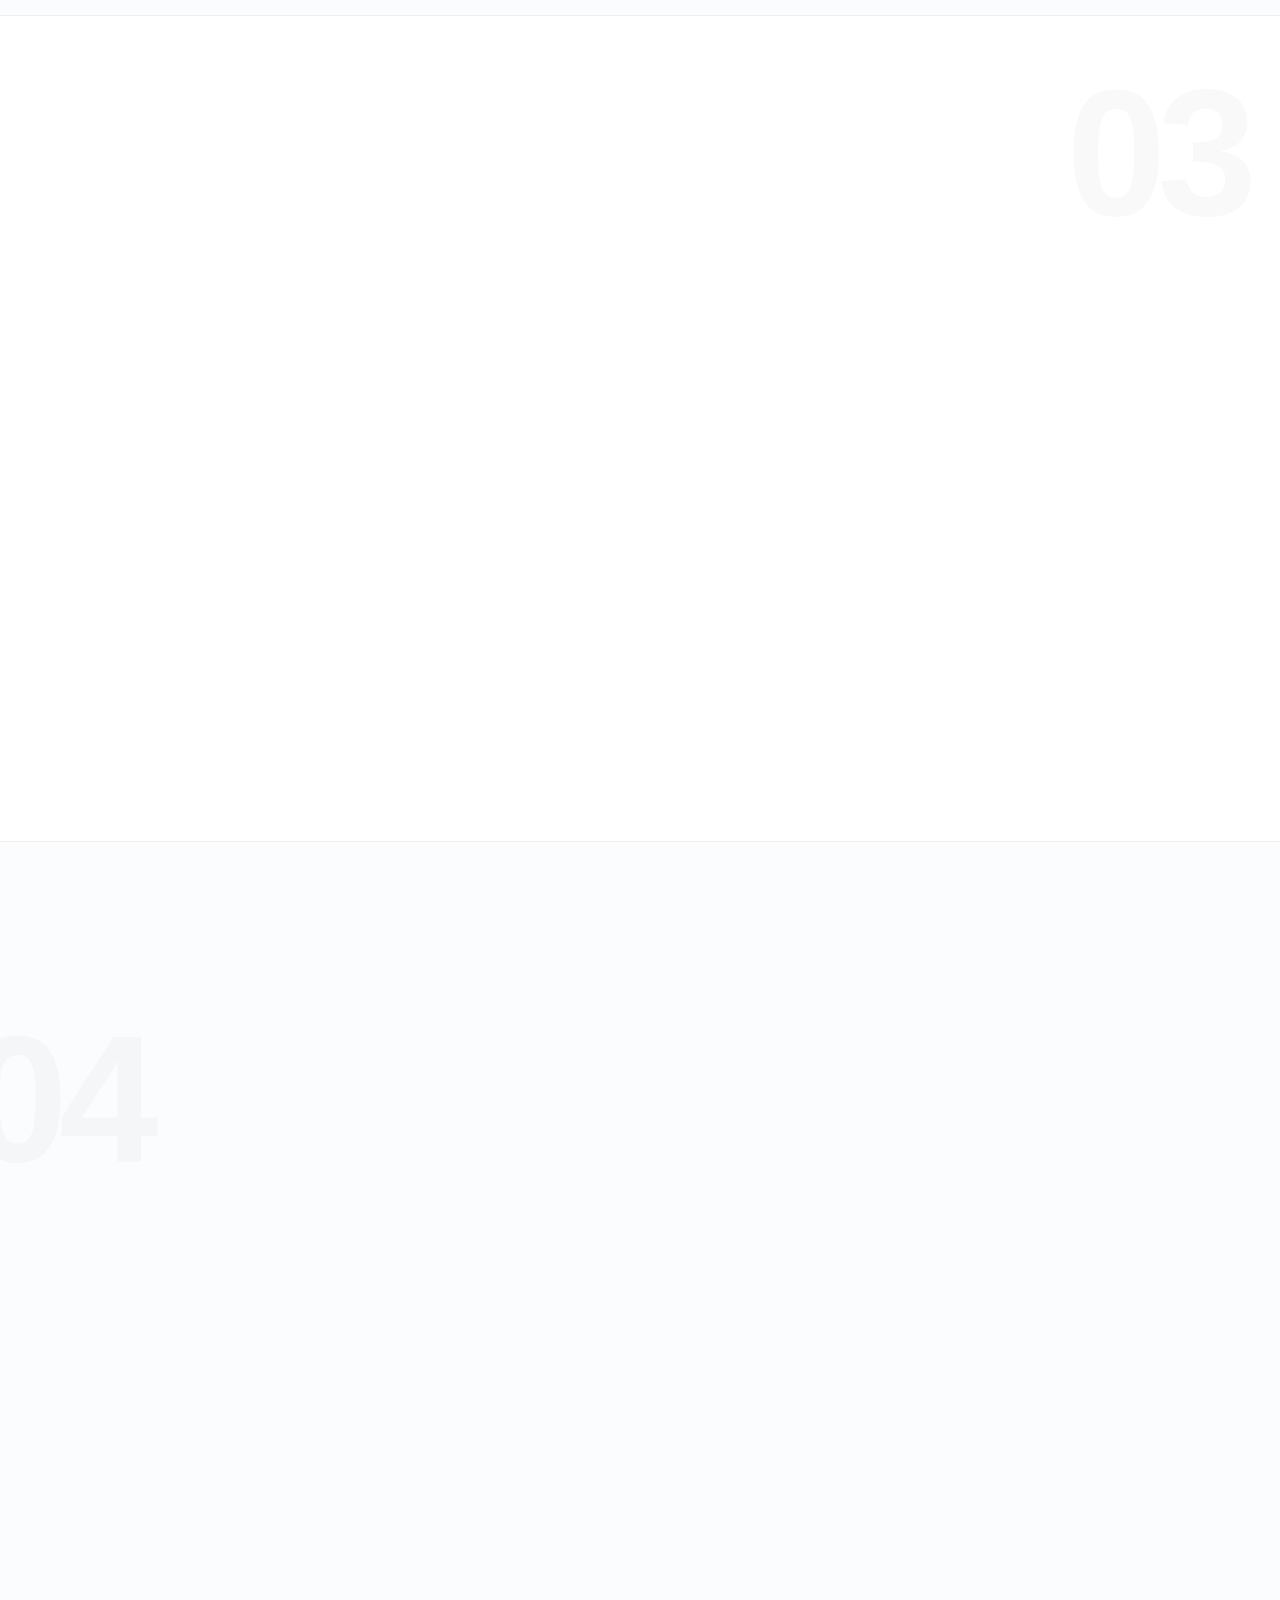
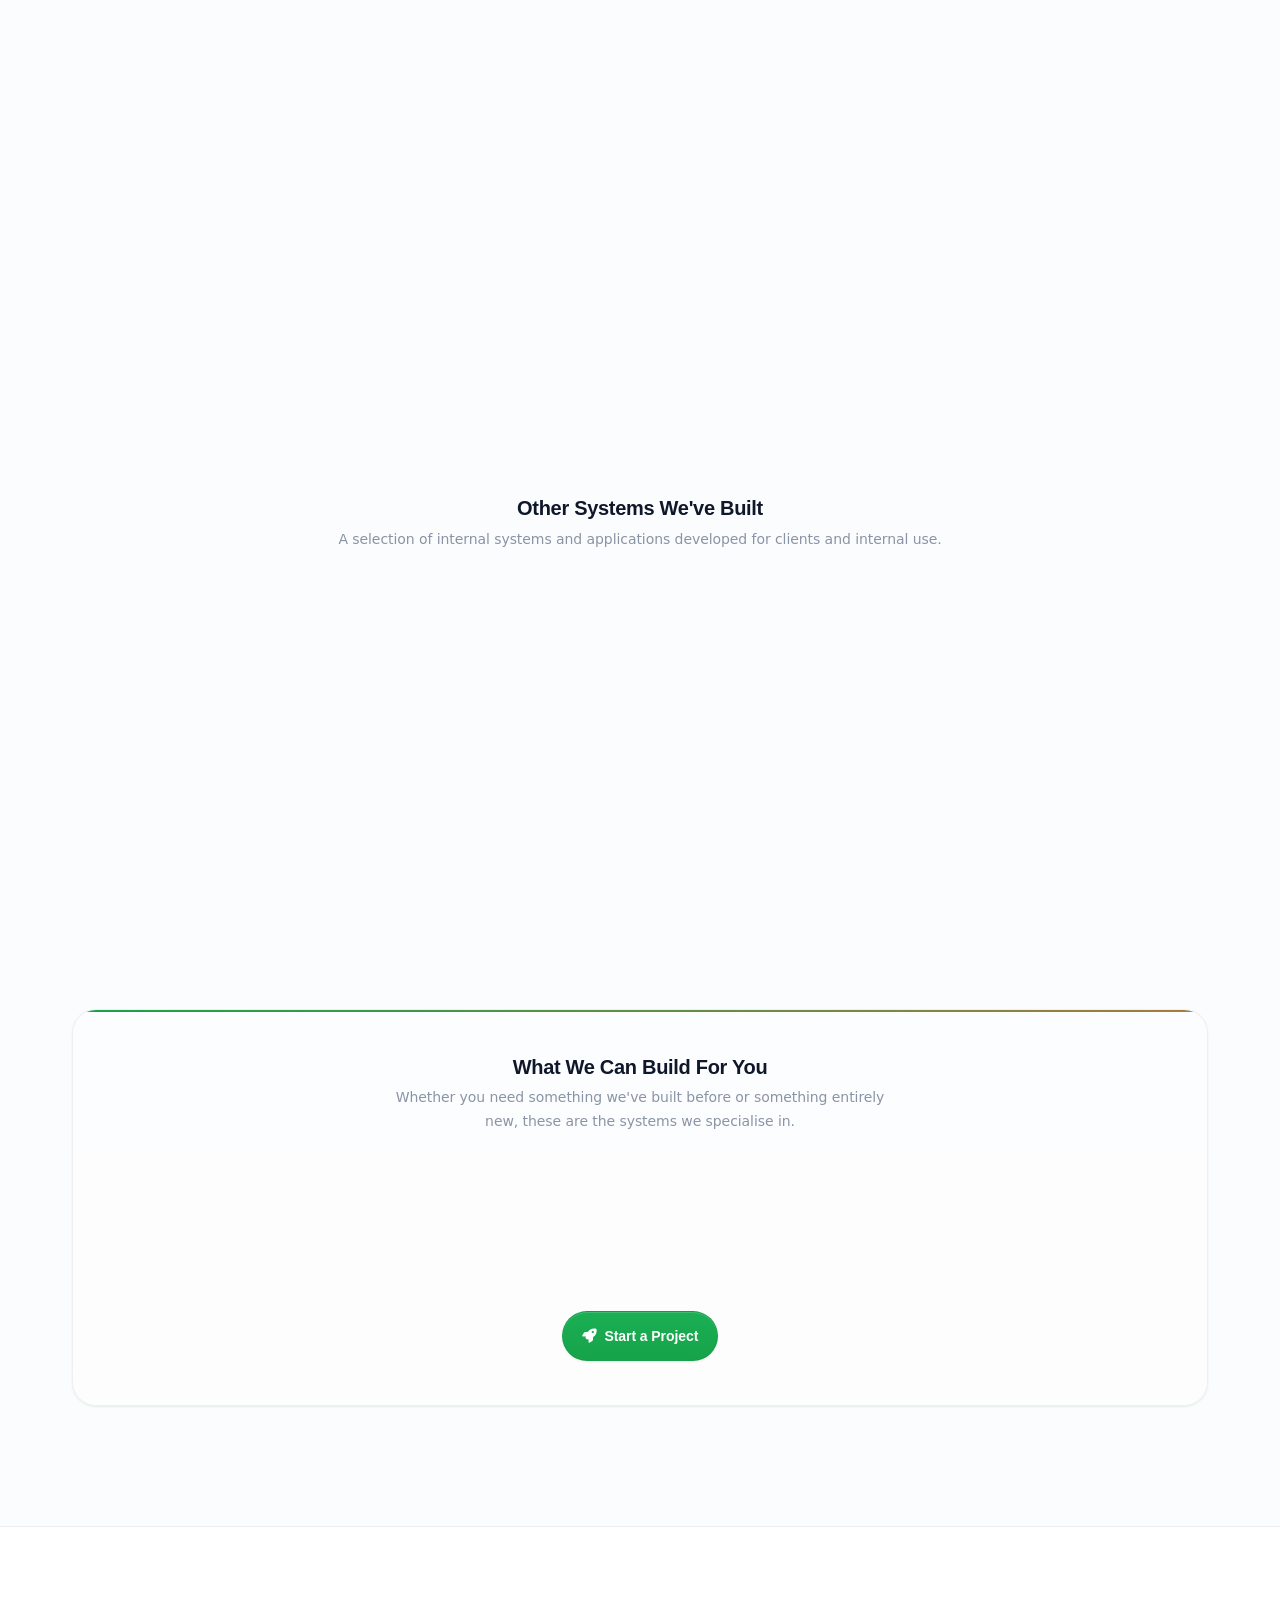
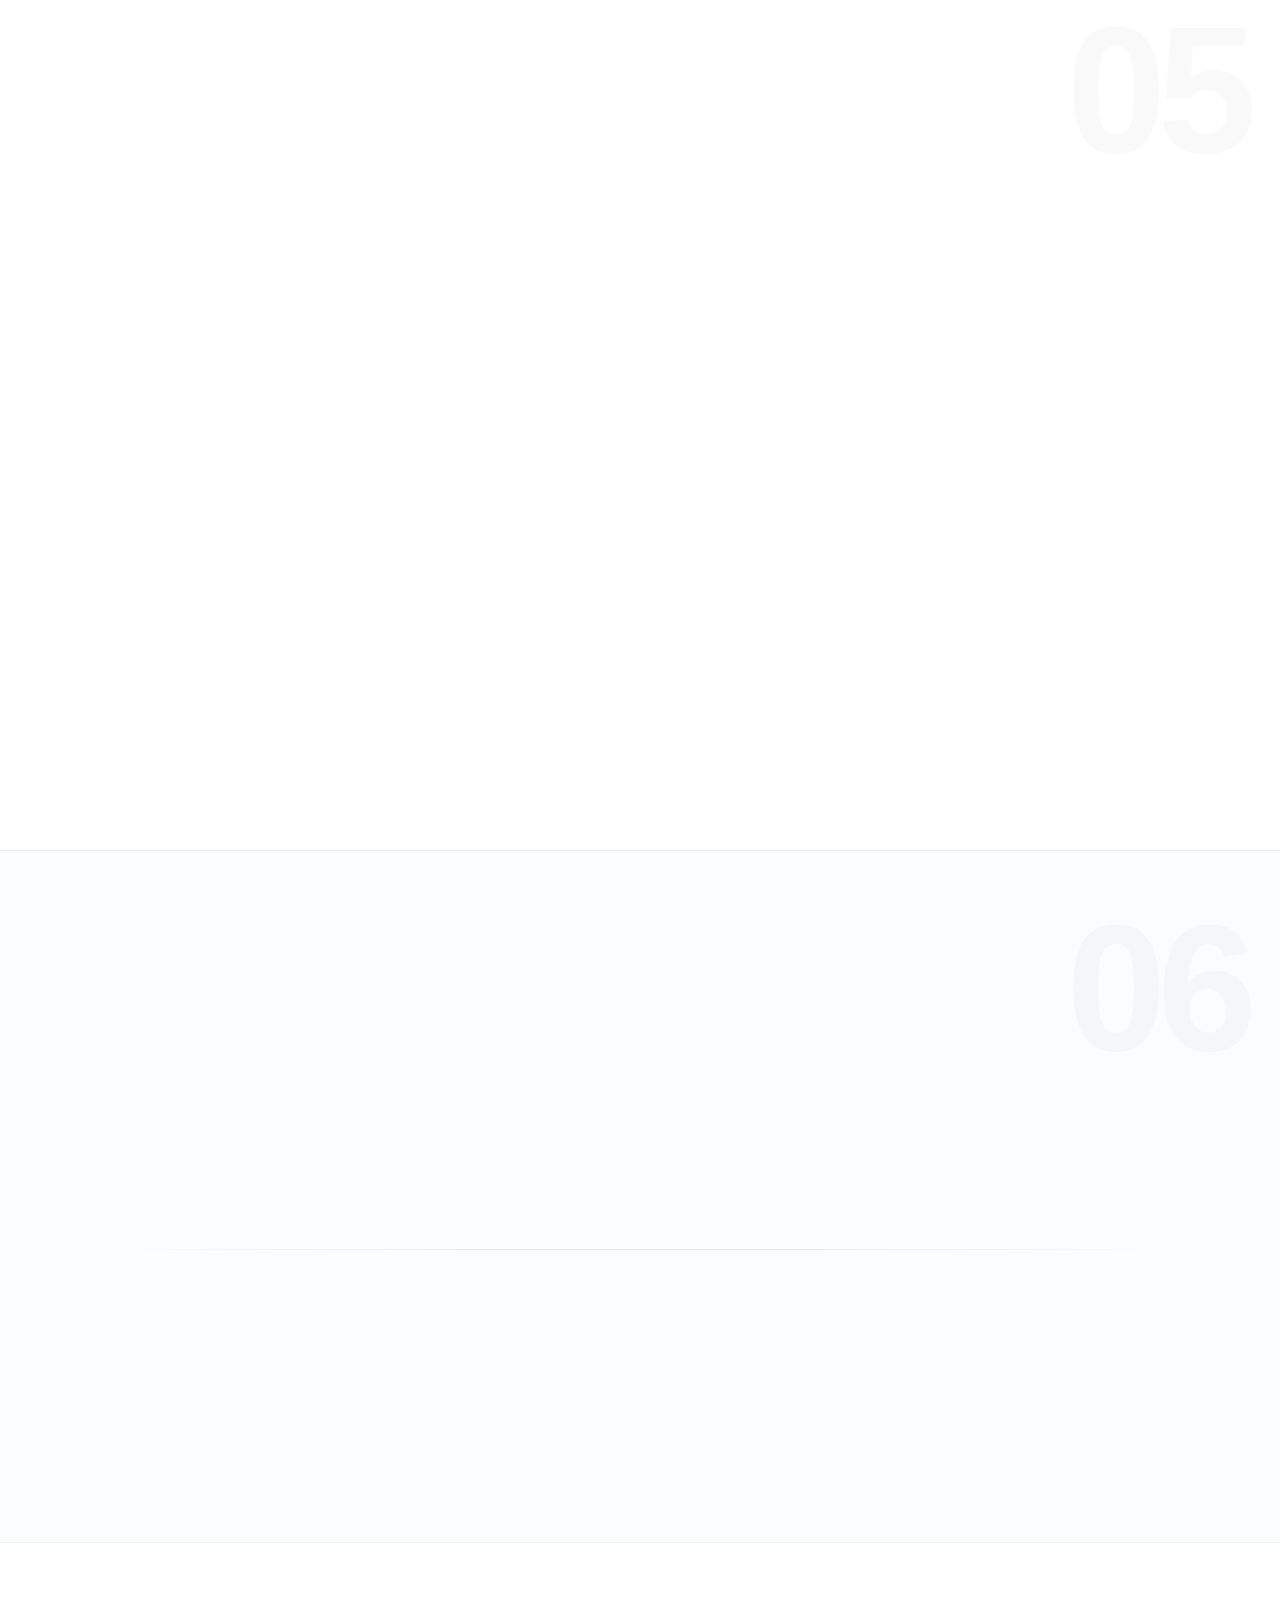
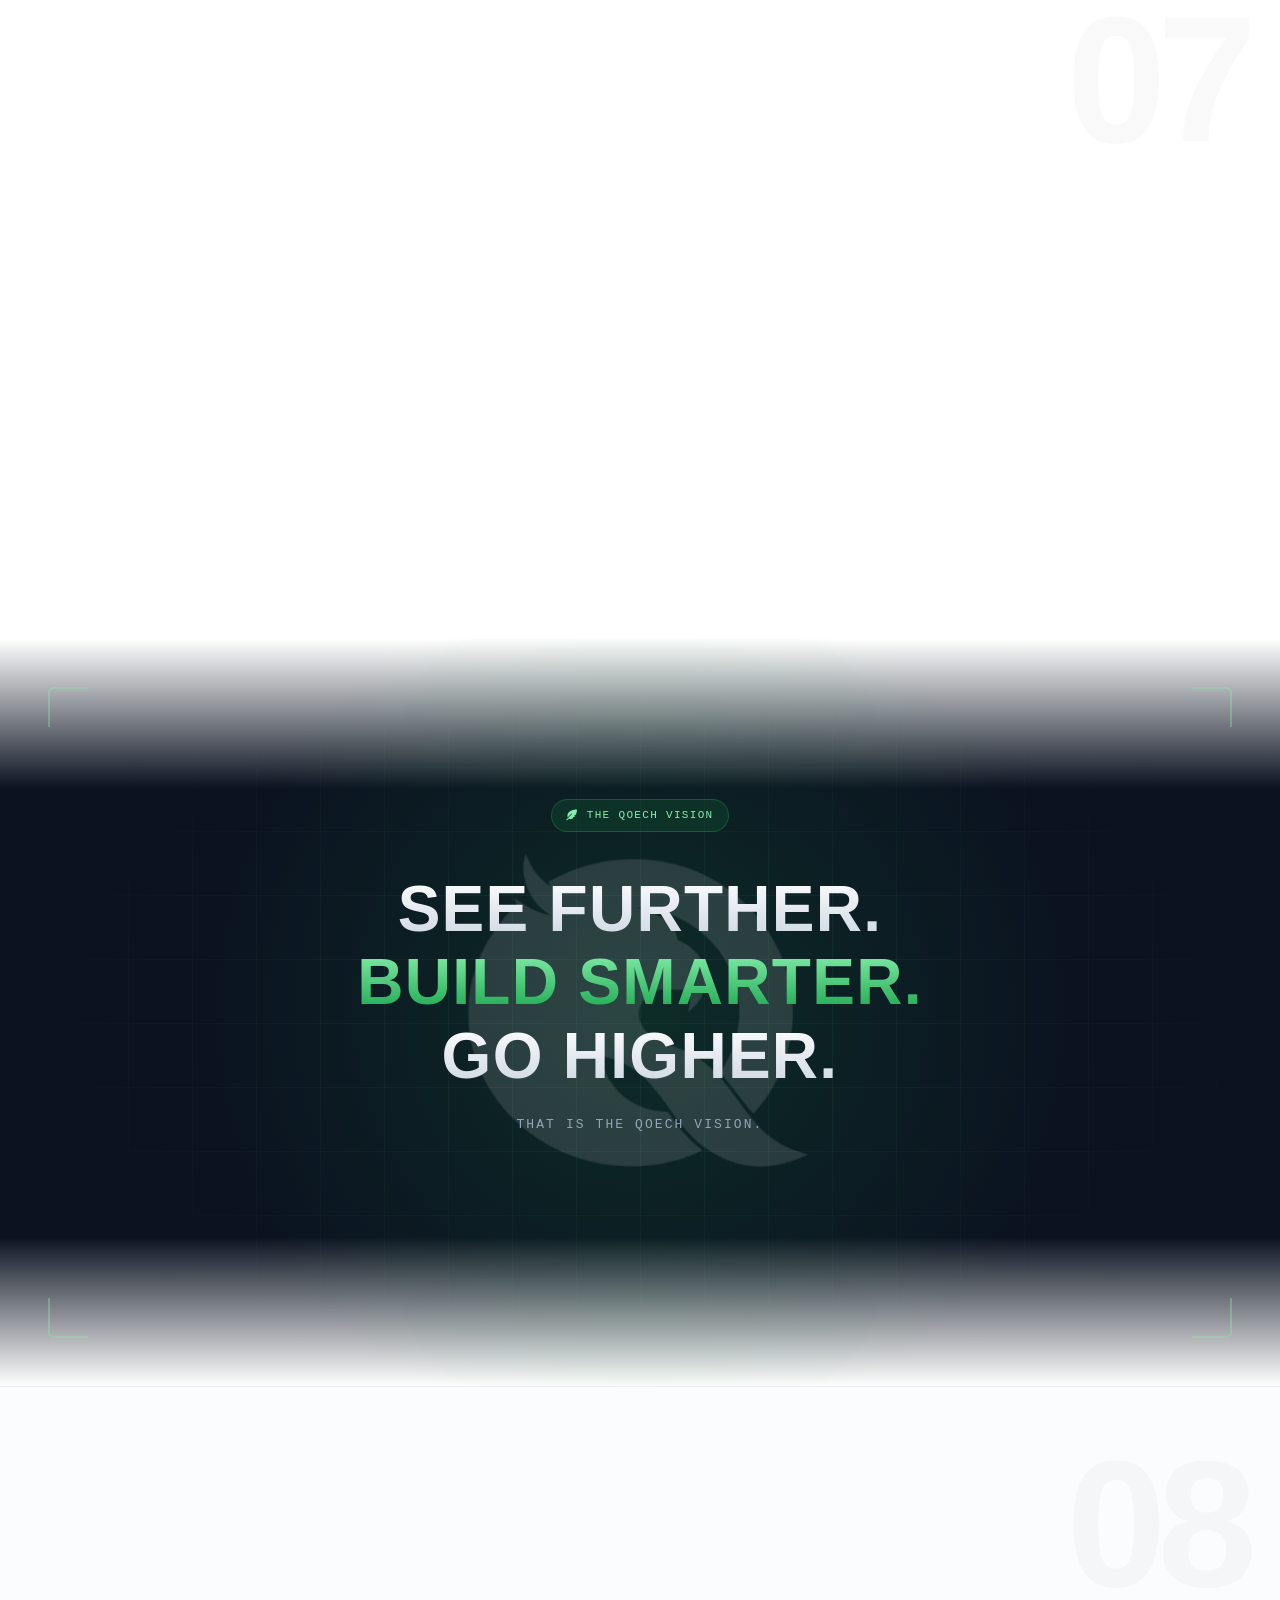
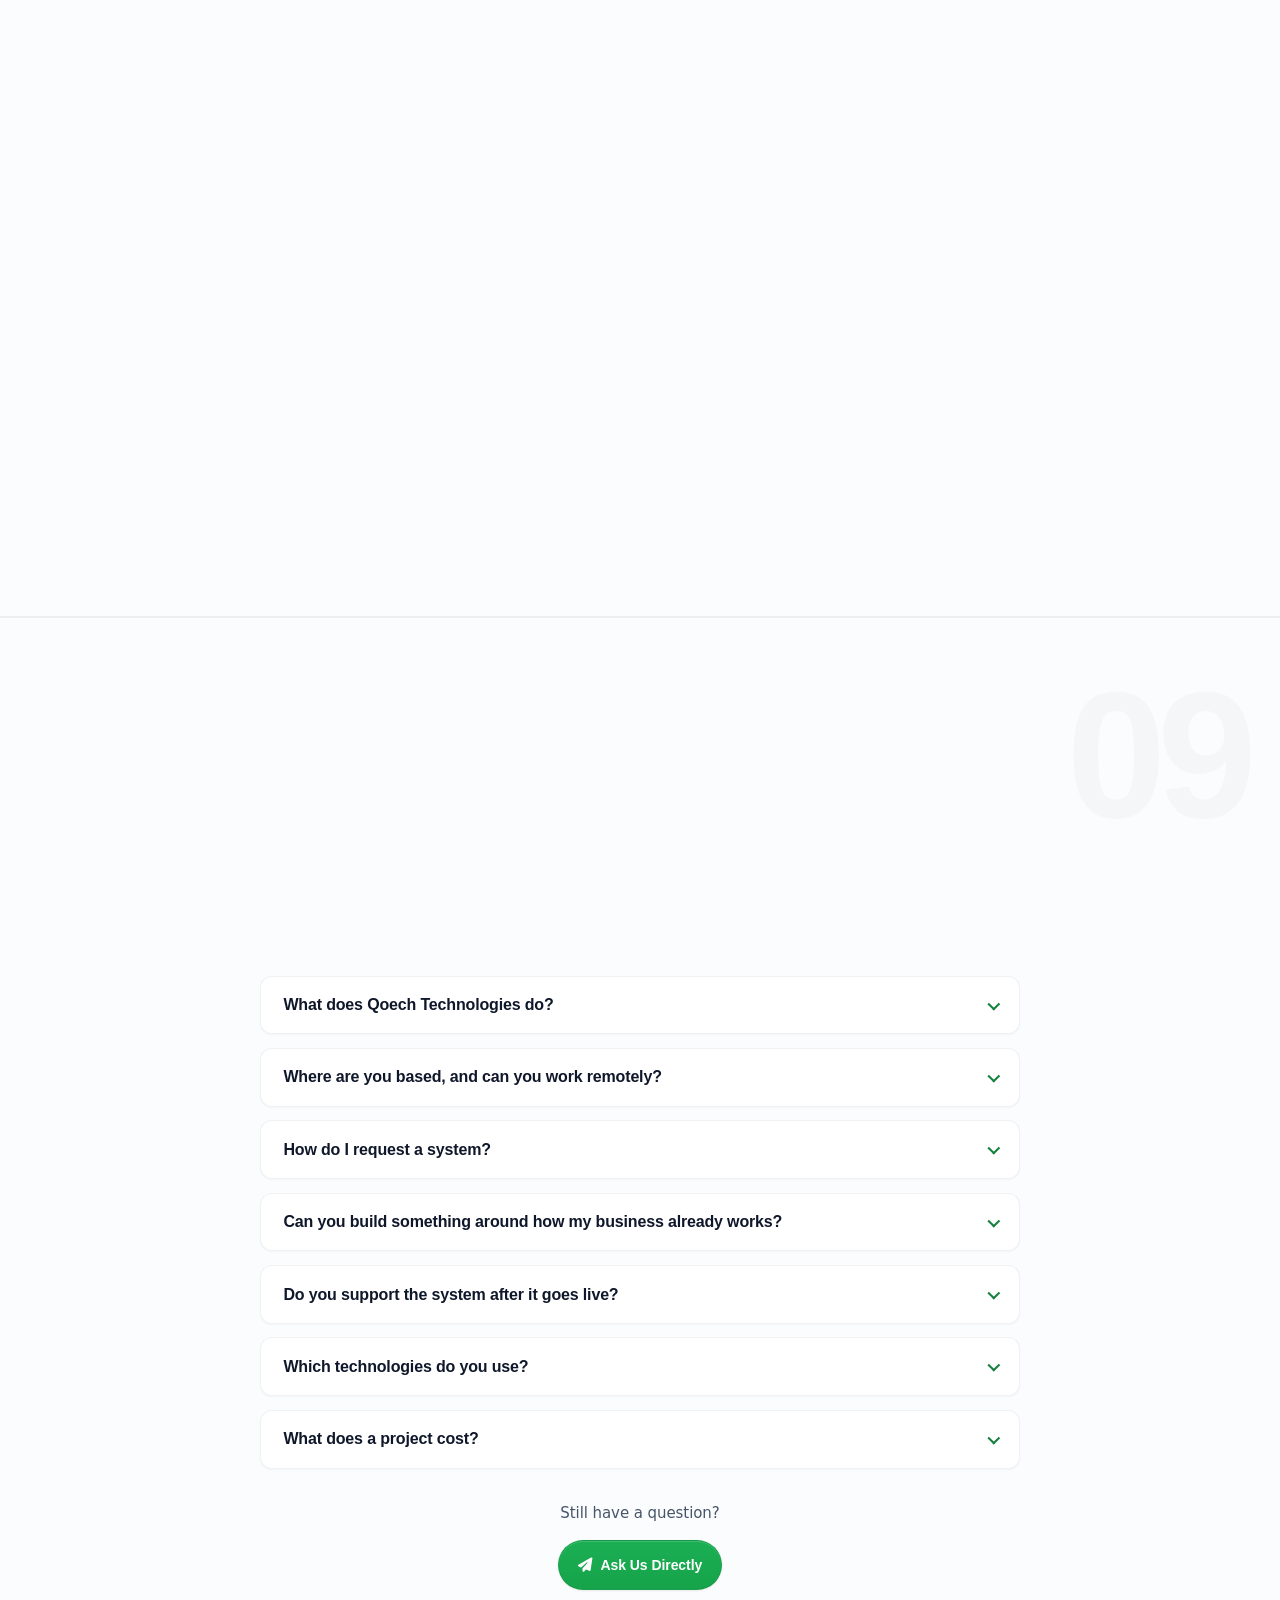
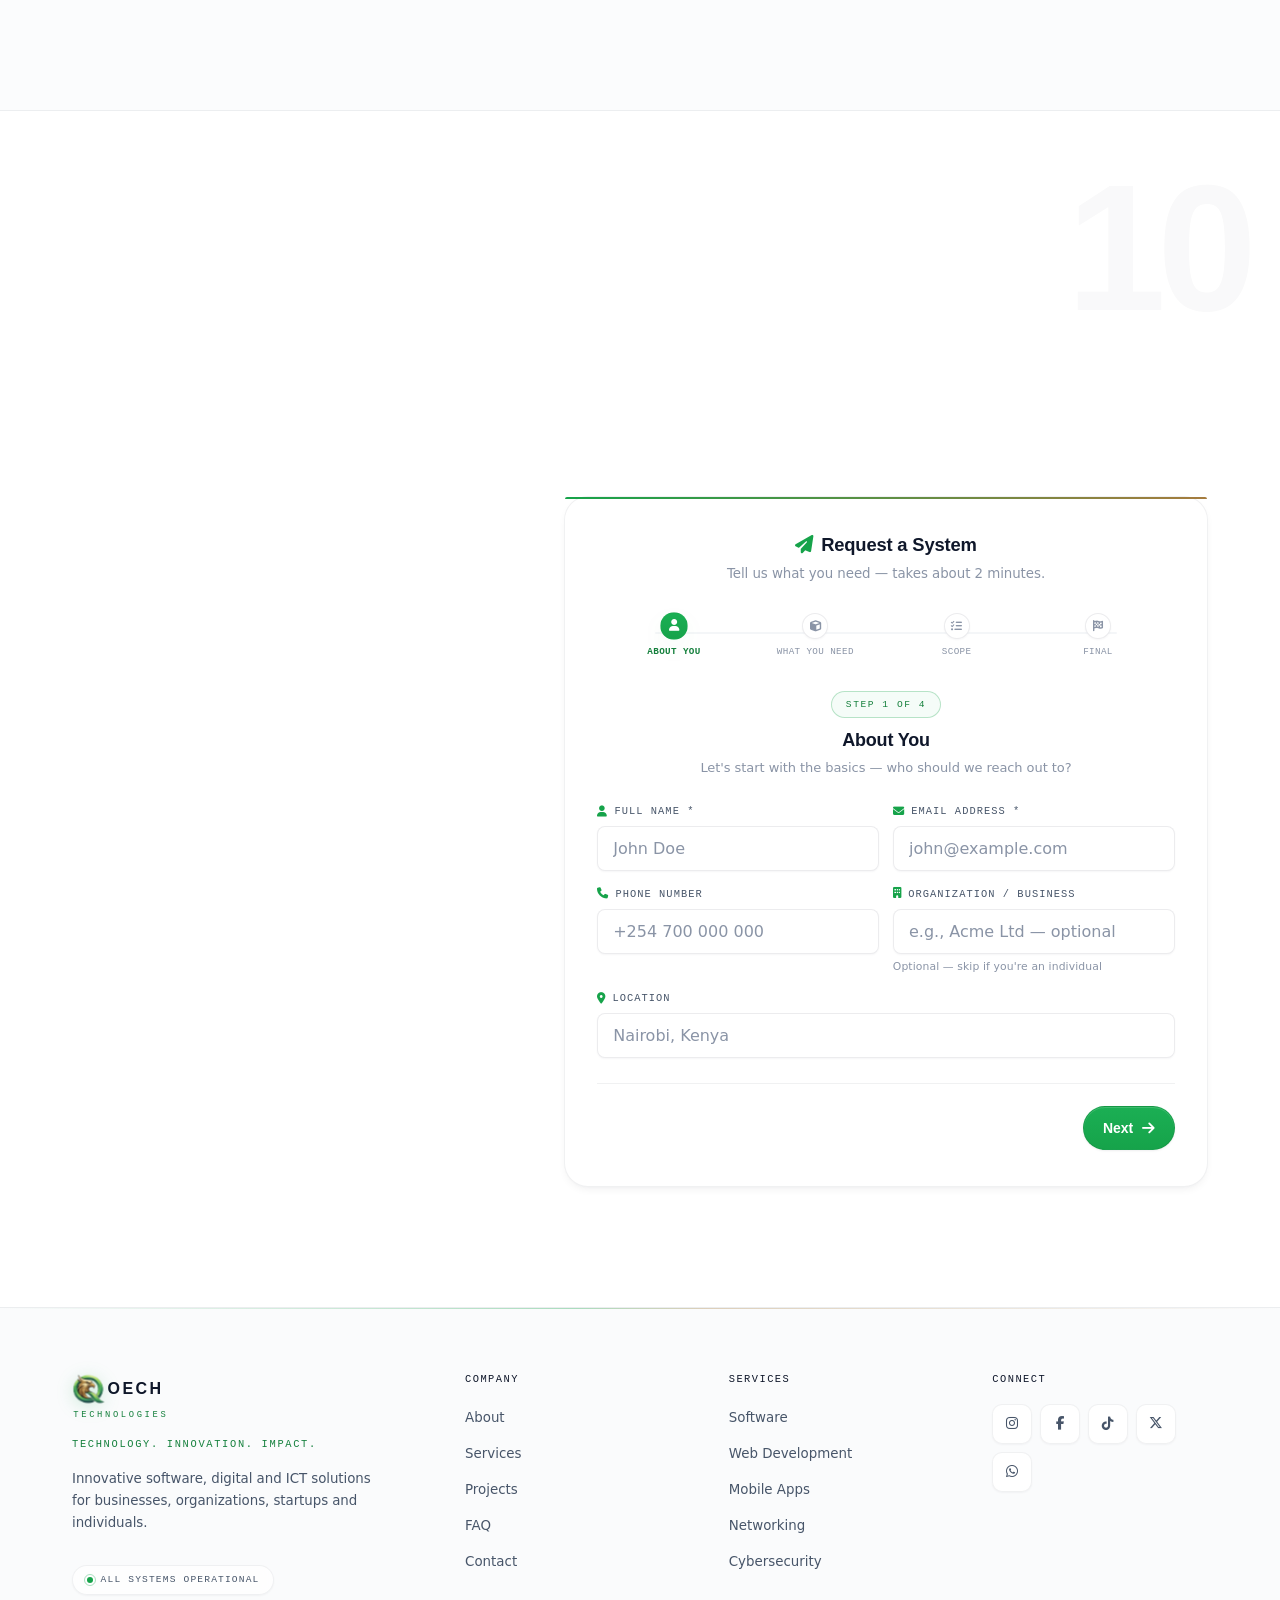
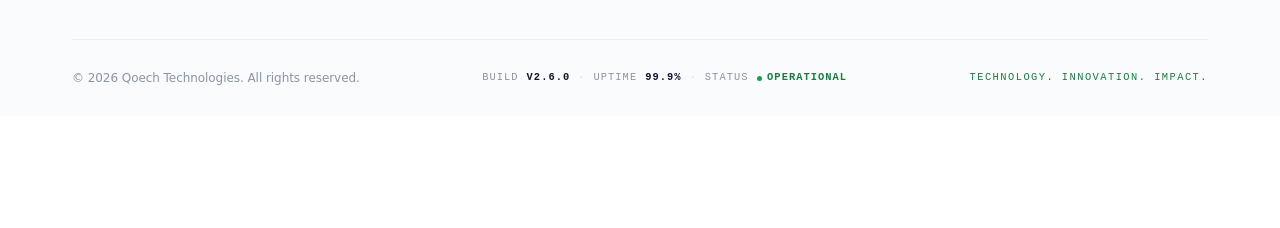
==== commit d96b2a7d: "Update social media links in footer Updated Instagram link and added title and aria-label for WhatsA" ====
--- a/index.html
+++ b/index.html
@@ -1621,11 +1621,11 @@
         <div class="footer-col">
           <h4>Connect</h4>
           <div class="footer-social">
-            <a href="https://www.instagram.com/quoechtech?exln=MTViam9kamVzMnoydA%3D%3D&utm_source=qr" target="_blank" rel="noopener" aria-label="Instagram"><i class="fab fa-instagram"></i></a>
+            <a href="https://www.instagram.com/qoechtech?gwpx=MTViam9kamVzMnoydA%3D%3D&utm_source=qr" target="_blank" rel="noopener noreferrer" aria-label="Instagram"><i class="fab fa-instagram"></i></a>
             <a href="https://www.facebook.com/share/1DozdZCG9G/?mibextid=wwXIfr" target="_blank" rel="noopener" aria-label="Facebook"><i class="fab fa-facebook-f"></i></a>
             <a href="https://tiktok.com/@qoechtech" target="_blank" rel="noopener" aria-label="TikTok"><i class="fab fa-tiktok"></i></a>
             <a href="https://x.com/qoechtech" target="_blank" rel="noopener" aria-label="X"><i class="fab fa-x-twitter"></i></a>
-            <a href="https://wa.me/254702900005" target="_blank" rel="noopener" aria-label="WhatsApp"><i class="fab fa-whatsapp"></i></a>
+           <a href="https://wa.me/254702900005" target="_blank" rel="noopener noreferrer" aria-label="WhatsApp: @qoechtechnologies" title="WhatsApp @qoechtechnologies"><i class="fab fa-whatsapp" aria-hidden="true"></i></a>
           </div>
         </div>
       </div>
--- a/css/base/02-utilities.css
+++ b/css/base/02-utilities.css
@@ -0,0 +1,172 @@
+/* ============================================================
+   04. UTILITIES
+   ============================================================ */
+.container {
+  width: 100%;
+  max-width: 1200px;
+  margin: 0 auto;
+  padding: 0 2rem;
+}
+
+.section {
+  position: relative;
+  padding: 7.5rem 0;
+  background: transparent;
+  z-index: 1;
+  overflow: hidden;
+}
+
+.section-alt {
+  background: var(--bg-section-translucent);
+  border-top: 1px solid var(--border-subtle);
+  border-bottom: 1px solid var(--border-subtle);
+}
+
+.section-head {
+  max-width: 700px;
+  margin: 0 auto 4rem;
+  text-align: center;
+  position: relative;
+  z-index: 2;
+}
+
+.section-label {
+  display: inline-flex;
+  align-items: center;
+  gap: 0.5rem;
+  font-family: var(--font-mono);
+  font-size: 0.6875rem;
+  font-weight: 500;
+  letter-spacing: 0.12em;
+  text-transform: uppercase;
+  color: var(--primary-dark);
+  background: var(--primary-tint);
+  border: 1px solid var(--border-brand);
+  padding: 0.4rem 0.9rem;
+  border-radius: var(--radius-pill);
+  margin-bottom: 1.25rem;
+}
+.section-label i { font-size: 0.6875rem; color: var(--primary); }
+
+.section-label-dark {
+  background: rgba(22, 163, 74, 0.14);
+  border-color: rgba(22, 163, 74, 0.35);
+  color: #86EFAC;
+}
+.section-label-dark i { color: #86EFAC; }
+
+.section-title {
+  font-size: clamp(1.875rem, 4vw, 2.75rem);
+  font-weight: 700;
+  letter-spacing: -0.032em;
+  line-height: 1.15;
+  background: linear-gradient(180deg, #0B1220 0%, #334155 100%);
+  -webkit-background-clip: text;
+  -webkit-text-fill-color: transparent;
+  background-clip: text;
+  margin-bottom: 1rem;
+}
+
+.section-title .highlight {
+  background: linear-gradient(180deg, var(--primary) 0%, var(--primary-dark) 100%);
+  -webkit-background-clip: text;
+  -webkit-text-fill-color: transparent;
+  background-clip: text;
+}
+
+.section-sub {
+  color: var(--text-secondary);
+  font-size: 1rem;
+  line-height: 1.7;
+  letter-spacing: -0.005em;
+  max-width: 600px;
+  margin: 0 auto;
+}
+
+/* ---- Buttons ---- */
+.btn {
+  display: inline-flex;
+  align-items: center;
+  justify-content: center;
+  gap: 0.55rem;
+  padding: 0.85rem 1.6rem;
+  font-family: var(--font-display);
+  font-weight: 600;
+  font-size: 0.875rem;
+  letter-spacing: -0.005em;
+  border-radius: var(--radius-pill);
+  transition: var(--transition);
+  border: 1px solid transparent;
+  white-space: nowrap;
+  cursor: pointer;
+  position: relative;
+  overflow: hidden;
+  isolation: isolate;
+}
+
+.btn i { font-size: 0.9rem; }
+
+.btn-primary {
+  background: linear-gradient(180deg, #1BAF54 0%, var(--primary) 100%);
+  color: #FFFFFF;
+  border-color: rgba(20, 83, 45, 0.15);
+  box-shadow: var(--shadow-sm), inset 0 1px 0 rgba(255, 255, 255, 0.15);
+}
+.btn-primary:hover {
+  background: linear-gradient(180deg, var(--primary) 0%, var(--primary-dark) 100%);
+  transform: translateY(-1px);
+  box-shadow: var(--shadow-brand), inset 0 1px 0 rgba(255, 255, 255, 0.12);
+}
+.btn-primary:active {
+  transform: translateY(0);
+  box-shadow: var(--shadow-sm), inset 0 1px 0 rgba(255, 255, 255, 0.1);
+}
+
+.btn-outline {
+  background: #FFFFFF;
+  color: var(--text-heading);
+  border: 1px solid var(--border-dim);
+  box-shadow: var(--shadow-xs);
+}
+.btn-outline:hover {
+  border-color: var(--border-hover);
+  color: var(--text-heading);
+  transform: translateY(-1px);
+  box-shadow: var(--shadow-sm);
+}
+
+.nav-cta,
+.btn-submit {
+  font-family: var(--font-display);
+  font-weight: 600;
+  letter-spacing: 0.06em;
+  text-transform: uppercase;
+  font-size: 0.75rem;
+}
+
+/* ---- Button shine sweep (opt-in via .btn-shine) ---- */
+.btn-shine::before {
+  content: '';
+  position: absolute;
+  top: 0;
+  left: -100%;
+  width: 100%;
+  height: 100%;
+  background: linear-gradient(90deg,
+    transparent 0%,
+    rgba(255, 255, 255, 0.35) 50%,
+    transparent 100%);
+  transition: left 0.7s cubic-bezier(0.16, 1, 0.3, 1);
+  pointer-events: none;
+  z-index: 1;
+}
+.btn-shine:hover::before { left: 100%; }
+.btn-shine > * { position: relative; z-index: 2; }
+
+.btn-shine:hover .fa-rocket { animation: rocketShake 0.6s ease; }
+@keyframes rocketShake {
+  0%, 100% { transform: translateY(0) rotate(0); }
+  25%      { transform: translateY(-2px) rotate(-8deg); }
+  50%      { transform: translateY(1px) rotate(8deg); }
+  75%      { transform: translateY(-1px) rotate(-4deg); }
+}
--- a/css/components/03-preloader-progress-particles.css
+++ b/css/components/03-preloader-progress-particles.css
@@ -0,0 +1,143 @@
+/* ============================================================
+   05. PRELOADER
+   ============================================================ */
+.preloader {
+  position: fixed;
+  inset: 0;
+  background: var(--bg-body);
+  display: flex;
+  align-items: center;
+  justify-content: center;
+  z-index: 9999;
+  transition: opacity 0.6s ease, visibility 0.6s ease;
+}
+.preloader.hidden { opacity: 0; visibility: hidden; }
+
+.preloader-inner {
+  position: relative;
+  text-align: center;
+  display: flex;
+  flex-direction: column;
+  align-items: center;
+}
+
+.preloader-ring-wrap {
+  position: relative;
+  width: 160px;
+  height: 160px;
+  display: flex;
+  align-items: center;
+  justify-content: center;
+  overflow: hidden;
+  border-radius: 50%;
+}
+
+.preloader-ring {
+  position: absolute;
+  inset: 0;
+  border-radius: 50%;
+  border: 3px solid transparent;
+  border-top-color: var(--primary);
+  border-right-color: var(--gold);
+  animation: preloaderSpin 1.4s linear infinite;
+  box-shadow: 0 0 30px var(--primary-glow), inset 0 0 20px var(--primary-soft);
+}
+
+.preloader-q-wrap {
+  position: relative;
+  z-index: 1;
+  width: 100%;
+  height: 100%;
+  display: flex;
+  align-items: center;
+  justify-content: center;
+  overflow: hidden;
+  border-radius: 50%;
+}
+
+.preloader-q {
+  width: 100%;
+  height: 100%;
+  object-fit: contain;
+  transform: scale(1.7);
+  transform-origin: center;
+  filter: drop-shadow(0 4px 12px rgba(22, 163, 74, 0.22));
+  animation: preloaderPulse 2s ease-in-out infinite;
+}
+
+.preloader-text {
+  margin-top: 2rem;
+  font-family: var(--font-display);
+  font-size: 1.5rem;
+  font-weight: 700;
+  letter-spacing: 0.32em;
+  color: var(--text-heading);
+  line-height: 1;
+  padding-left: 0.32em;
+}
+
+.preloader-tagline {
+  margin-top: 0.8rem;
+  font-family: var(--font-mono);
+  font-size: 0.7rem;
+  letter-spacing: 0.24em;
+  text-transform: uppercase;
+  color: var(--text-muted);
+}
+
+.preloader-readout {
+  margin-top: 1.75rem;
+  display: flex;
+  flex-direction: column;
+  gap: 0.3rem;
+  font-family: var(--font-mono);
+  font-size: 0.65rem;
+  letter-spacing: 0.14em;
+  color: var(--text-muted);
+  animation: preloaderReadout 2s ease-in-out infinite;
+}
+.readout-line { display: inline-flex; gap: 0.6rem; justify-content: center; }
+.readout-key { color: var(--primary-dark); font-weight: 600; }
+.readout-val { color: var(--text-muted); }
+
+@keyframes preloaderReadout {
+  0%, 100% { opacity: 0.6; }
+  50% { opacity: 1; }
+}
+
+@keyframes preloaderSpin { 100% { transform: rotate(360deg); } }
+@keyframes preloaderPulse {
+  0%, 100% { transform: scale(1.7); }
+  50% { transform: scale(1.73); }
+}
+
+/* ============================================================
+   06. SCROLL PROGRESS BAR
+   ============================================================ */
+.scroll-progress {
+  position: fixed;
+  top: 0;
+  left: 0;
+  height: 2px;
+  width: 0;
+  background: linear-gradient(90deg, var(--primary), var(--gold));
+  z-index: 10000;
+  transition: width 0.08s linear;
+}
+
+/* ============================================================
+   07. CURSOR GLOW (hidden)
+   ============================================================ */
+.cursor-glow { display: none; }
+
+/* ============================================================
+   08. PARTICLES BACKGROUND
+   ============================================================ */
+#particles-bg {
+  position: fixed;
+  inset: 0;
+  width: 100%;
+  height: 100%;
+  z-index: 0;
+  pointer-events: none;
+}
--- a/css/components/04-navbar-menu.css
+++ b/css/components/04-navbar-menu.css
@@ -0,0 +1,485 @@
+/* ============================================================
+   09. NAVBAR — floating pill + letter-Q brand
+   ============================================================
+   HTML structure (see index.html):
+     <header class="navbar">        ← desktop chrome
+       …brand, .nav-links-desktop, .nav-status, .nav-cta-desktop, .hamburger
+     </header>
+     <nav class="nav-menu">         ← mobile panel (SIBLING, not child)
+       …ul.nav-links, .nav-status-mobile, .nav-cta
+     </nav>
+     <div class="nav-overlay">      ← dark backdrop
+
+   Why the panel is a sibling:
+     A `transform` / `backdrop-filter` / `filter` / `contain` on an
+     ancestor creates a containing block for `position: fixed`
+     descendants. If .nav-menu lived inside the navbar (which has
+     backdrop-filter), it would anchor to the navbar instead of the
+     viewport — breaking its slide-off animation and height.
+
+   Because the panel is now a sibling, the navbar CAN have
+   backdrop-filter again. But we still keep it on ::before so
+   future edits can't accidentally reintroduce the bug.
+   ============================================================ */
+.navbar {
+  position: fixed;
+  top: 20px;
+  left: 2rem;
+  right: 2rem;
+  margin: 0 auto;
+  max-width: 1280px;
+  height: var(--nav-height);
+  display: flex;
+  align-items: center;
+  justify-content: space-between;
+  padding: 0 2rem;
+
+  background: transparent;
+  border: none;
+  border-radius: var(--radius-pill);
+  z-index: 900;
+  transition: top var(--transition);
+}
+
+/* Glass background + border + shadow — safe place for backdrop-filter */
+.navbar::before {
+  content: '';
+  position: absolute;
+  inset: 0;
+  border-radius: inherit;
+  background: rgba(255, 255, 255, 0.82);
+  backdrop-filter: blur(20px) saturate(1.6);
+  -webkit-backdrop-filter: blur(20px) saturate(1.6);
+  border: 1px solid var(--border-subtle);
+  box-shadow: 0 4px 20px -8px rgba(15, 23, 42, 0.08),
+              inset 0 1px 0 rgba(255, 255, 255, 0.6);
+  pointer-events: none;
+  z-index: -1;
+  transition: background var(--transition),
+              border-color var(--transition),
+              box-shadow var(--transition);
+}
+.navbar.scrolled { top: 12px; }
+.navbar.scrolled::before {
+  background: rgba(255, 255, 255, 0.95);
+  border-color: var(--border-dim);
+  box-shadow: 0 10px 30px -10px rgba(15, 23, 42, 0.12),
+              0 2px 8px -2px rgba(15, 23, 42, 0.04),
+              inset 0 1px 0 rgba(255, 255, 255, 0.8);
+}
+
+/* ---- Brand: the Q logo tucks into "OECH" as one wordmark ---- */
+.brand {
+  display: inline-flex;
+  flex-direction: column;
+  align-items: flex-start;
+  gap: 3px;
+  text-decoration: none;
+  line-height: 1;
+  padding: 2px 0;
+  flex-shrink: 0;
+  position: relative;
+  z-index: 1;
+}
+.brand-top {
+  display: inline-flex;
+  align-items: flex-end;
+  line-height: 1;
+  gap: 0.05rem;
+}
+.brand-q-wrap {
+  display: inline-block;
+  width: 36px;
+  height: 36px;
+  flex-shrink: 0;
+  overflow: hidden;
+  transform: translateY(-2px);
+}
+.brand-q {
+  display: block;
+  width: 100%;
+  height: 100%;
+  object-fit: contain;
+  transform: scale(1.7);
+  transform-origin: center;
+  transition: transform var(--transition);
+  -webkit-user-drag: none;
+  user-select: none;
+}
+.brand:hover .brand-q { transform: scale(1.7) rotate(-4deg); }
+.brand-letters {
+  font-family: var(--font-display);
+  font-weight: 700;
+  font-size: 1.35rem;
+  letter-spacing: 0.14em;
+  color: var(--text-heading);
+  line-height: 1;
+}
+.brand-sub {
+  font-family: var(--font-mono);
+  font-size: 0.55rem;
+  font-weight: 500;
+  letter-spacing: 0.32em;
+  color: var(--primary-dark);
+  margin-left: calc(36px + 0.05rem);
+  line-height: 1;
+}
+
+/* ---- Desktop-only nav links (inside the navbar) ---- */
+.nav-links-desktop {
+  display: flex;
+  align-items: center;
+  gap: 1.75rem;
+  position: relative;
+  z-index: 1;
+}
+
+/* ---- Shared nav-link styles (used by desktop links AND panel links) ---- */
+.nav-link {
+  position: relative;
+  display: inline-flex;
+  align-items: center;
+  font-family: var(--font-sans);
+  font-size: 0.8125rem;
+  font-weight: 500;
+  letter-spacing: -0.005em;
+  color: var(--text-secondary);
+  padding: 0.5rem 0;
+  transition: color var(--transition-fast);
+}
+.nav-link > i {
+  font-size: 0.5rem;
+  color: var(--primary);
+  opacity: 0;
+  max-width: 0;
+  overflow: hidden;
+  transform: translateX(-6px);
+  transition: opacity var(--transition-fast),
+              max-width var(--transition),
+              transform var(--transition),
+              margin var(--transition);
+  pointer-events: none;
+}
+.nav-link:hover > i,
+.nav-link.active > i {
+  opacity: 1;
+  max-width: 14px;
+  transform: translateX(0);
+  margin-right: 0.45rem;
+}
+.nav-link::after {
+  content: '';
+  position: absolute;
+  bottom: 0;
+  left: 50%;
+  transform: translateX(-50%);
+  width: 0;
+  height: 2px;
+  border-radius: 2px;
+  background: var(--primary);
+  transition: width var(--transition);
+}
+.nav-link:hover { color: var(--text-heading); }
+.nav-link:hover::after { width: 100%; }
+.nav-link.active { color: var(--primary-dark); font-weight: 600; }
+.nav-link.active::after { width: 100%; }
+
+/* ---- Desktop Systems-online pill ---- */
+.nav-status {
+  display: inline-flex;
+  align-items: center;
+  gap: 0.45rem;
+  padding: 0.4rem 0.75rem;
+  background: #FFFFFF;
+  border: 1px solid var(--border-subtle);
+  border-radius: var(--radius-pill);
+  font-family: var(--font-mono);
+  font-size: 0.6rem;
+  font-weight: 500;
+  letter-spacing: 0.1em;
+  text-transform: uppercase;
+  color: var(--text-muted);
+  box-shadow: var(--shadow-xs);
+  position: relative;
+  z-index: 1;
+}
+.nav-status .status-dot { width: 6px; height: 6px; }
+.nav-status .status-text { line-height: 1; }
+
+/* ---- Nav CTA (used in both desktop navbar and mobile panel) ---- */
+.nav-cta {
+  display: inline-flex;
+  align-items: center;
+  justify-content: center;
+  gap: 0.5rem;
+  padding: 0.6rem 1.2rem;
+  background: var(--text-heading);
+  border: 1px solid var(--text-heading);
+  border-radius: var(--radius-pill);
+  color: #FFFFFF;
+  font-family: var(--font-display);
+  font-weight: 600;
+  font-size: 0.7rem;
+  letter-spacing: 0.08em;
+  text-transform: uppercase;
+  transition: var(--transition);
+  box-shadow: var(--shadow-sm);
+  flex-shrink: 0;
+  position: relative;
+  z-index: 1;
+}
+.nav-cta i { font-size: 0.75rem; }
+.nav-cta:hover {
+  background: var(--primary-dark);
+  border-color: var(--primary-dark);
+  transform: translateY(-1px);
+  box-shadow: var(--shadow-brand);
+}
+
+/* ---- Mobile-only status pill (inside the panel) ----
+   Hidden by default (desktop). Shown only in the mobile panel. */
+.nav-status-mobile {
+  display: none;
+}
+
+/* ============================================================
+   10. HAMBURGER + MOBILE MENU PANEL
+   ============================================================
+   The hamburger stays visible at all times — including when
+   the menu is open — and morphs into an X. Tapping it again
+   closes the menu.
+
+   The mobile panel (.nav-menu) is a SIBLING of the navbar in
+   the HTML, so it can safely `position: fixed` against the
+   viewport regardless of what the navbar does.
+   ============================================================ */
+
+/* ---- Base hamburger ---- */
+.hamburger {
+  display: none;
+  position: relative;
+  width: 44px;
+  height: 44px;
+  border-radius: 50%;
+  background: rgba(255, 255, 255, 0.9);
+  border: 1px solid var(--border-dim);
+  z-index: 1001;
+  align-items: center;
+  justify-content: center;
+  flex-direction: column;
+  gap: 5px;
+  cursor: pointer;
+  -webkit-tap-highlight-color: transparent;
+  touch-action: manipulation;
+  transition: border-color 0.3s cubic-bezier(0.16, 1, 0.3, 1),
+              background 0.3s cubic-bezier(0.16, 1, 0.3, 1),
+              transform 0.2s ease;
+}
+.hamburger:active { transform: scale(0.94); }
+
+/* Rotating conic ring — only on real pointer devices */
+.hamburger-ring {
+  position: absolute;
+  inset: -2px;
+  border-radius: 50%;
+  background: conic-gradient(from 0deg, transparent, var(--primary), transparent 40%);
+  opacity: 0;
+  transition: opacity var(--transition);
+  animation: hamburgerSpin 3s linear infinite;
+  z-index: -1;
+  pointer-events: none;
+}
+.hamburger-ring::before {
+  content: '';
+  position: absolute;
+  inset: 3px;
+  border-radius: 50%;
+  background: var(--bg-body);
+}
+
+.hamburger-line {
+  display: block;
+  width: 20px;
+  height: 2px;
+  background: var(--text-heading);
+  border-radius: 4px;
+  transform-origin: center;
+  pointer-events: none;
+  will-change: transform;
+  transition: transform 0.3s cubic-bezier(0.16, 1, 0.3, 1),
+              opacity 0.2s ease,
+              background 0.2s ease;
+}
+
+/* Hover styles gated behind real pointers — prevents the ring
+   from getting stuck "on" after a tap on touch devices */
+@media (hover: hover) {
+  .hamburger:hover { border-color: var(--border-hover); }
+  .hamburger:hover .hamburger-ring { opacity: 1; }
+  .hamburger:hover .hamburger-line { background: var(--primary); }
+}
+
+/* ---- Open state — X only, no glowing ring ---- */
+.hamburger.open { border-color: var(--primary); }
+.hamburger.open .hamburger-line { background: var(--primary); }
+.hamburger.open .hamburger-line:nth-child(2) {
+  transform: translateY(7px) rotate(45deg);
+}
+.hamburger.open .hamburger-line:nth-child(3) {
+  opacity: 0;
+  transform: scaleX(0);
+}
+.hamburger.open .hamburger-line:nth-child(4) {
+  transform: translateY(-7px) rotate(-45deg);
+}
+
+@keyframes hamburgerSpin { 100% { transform: rotate(360deg); } }
+
+/* ---- Dark overlay behind the panel ---- */
+.nav-overlay {
+  position: fixed;
+  inset: 0;
+  background: rgba(11, 18, 32, 0.4);
+  backdrop-filter: blur(6px);
+  -webkit-backdrop-filter: blur(6px);
+  opacity: 0;
+  visibility: hidden;
+  transition: var(--transition);
+  z-index: 950;
+}
+.nav-overlay.open { opacity: 1; visibility: visible; }
+
+/* When the menu is open, the navbar's glass background hides so
+   only the hamburger + X sit above the panel */
+body.menu-open .navbar { z-index: 1002; }
+body.menu-open .navbar::before {
+  background: transparent;
+  border-color: transparent;
+  box-shadow: none;
+  backdrop-filter: none;
+  -webkit-backdrop-filter: none;
+}
+
+/* The in-panel close button is not used — the hamburger X closes */
+.nav-close { display: none !important; }
+
+/* The mobile panel is display:none by default (desktop) */
+.nav-menu { display: none; }
+
+
+/* ============================================================
+   Mobile & tablet (≤ 1024px)
+   ============================================================ */
+@media (max-width: 1024px) {
+
+  .navbar {
+    left: 1rem;
+    right: 1rem;
+    padding: 0 1.25rem;
+  }
+
+  /* Hide the desktop-only pieces on the navbar */
+  .nav-links-desktop,
+  .navbar .nav-status,
+  .nav-cta-desktop {
+    display: none !important;
+  }
+
+  /* Hamburger visible at all times — closed AND open */
+  .hamburger { display: flex; }
+
+  /* ---- Slide-in menu panel (viewport-fixed sibling of the navbar) ---- */
+  .nav-menu {
+    display: flex;
+    position: fixed;
+    top: 0;
+    right: 0;
+    width: 82%;
+    max-width: 360px;
+    height: 100vh;
+    height: 100dvh;
+    padding: 5.5rem 2rem 3rem;
+    background: #FFFFFF;
+    border-left: 1px solid var(--border-subtle);
+    border-radius: 0;
+    box-shadow: -24px 0 60px rgba(15, 23, 42, 0.10);
+    flex-direction: column;
+    align-items: flex-start;
+    justify-content: flex-start;
+    gap: 1.5rem;
+    transform: translateX(100%);
+    transition: transform 0.45s cubic-bezier(0.16, 1, 0.3, 1);
+    z-index: 1000;
+    overflow-y: auto;
+    overscroll-behavior: contain;
+    -webkit-overflow-scrolling: touch;
+  }
+  .nav-menu.open { transform: translateX(0); }
+
+  /* ---- Links inside the panel ---- */
+  .nav-menu .nav-links {
+    display: flex;
+    flex-direction: column;
+    align-items: flex-start;
+    gap: 0;
+    width: 100%;
+    list-style: none;
+  }
+  .nav-menu .nav-links li {
+    width: 100%;
+    border-bottom: 1px solid var(--border-subtle);
+  }
+  .nav-menu .nav-link {
+    display: flex;
+    align-items: center;
+    padding: 1.1rem 0.2rem;
+    font-size: 0.9375rem;
+    width: 100%;
+    letter-spacing: 0;
+  }
+  .nav-menu .nav-link > i { display: none; }
+  .nav-menu .nav-link::after { display: none; }
+  .nav-menu .nav-link.active {
+    color: var(--primary-dark);
+    padding-left: 0.9rem;
+    font-weight: 600;
+  }
+  .nav-menu .nav-link.active::before {
+    content: '';
+    position: absolute;
+    left: 0;
+    top: 50%;
+    transform: translateY(-50%);
+    width: 3px;
+    height: 18px;
+    background: var(--primary);
+    border-radius: 4px;
+  }
+
+  /* ---- Mobile status pill inside the panel ---- */
+  .nav-status-mobile {
+    display: inline-flex;
+    align-items: center;
+    gap: 0.45rem;
+    padding: 0.4rem 0.75rem;
+    background: var(--bg-subtle);
+    border: 1px solid var(--border-subtle);
+    border-radius: var(--radius-pill);
+    font-family: var(--font-mono);
+    font-size: 0.6rem;
+    font-weight: 500;
+    letter-spacing: 0.1em;
+    text-transform: uppercase;
+    color: var(--text-muted);
+  }
+  .nav-status-mobile .status-dot { width: 6px; height: 6px; }
+  .nav-status-mobile .status-text { line-height: 1; }
+
+  /* ---- Full-width CTA inside the panel ---- */
+  .nav-menu .nav-cta {
+    width: 100%;
+    justify-content: center;
+    padding: 0.9rem 1.3rem;
+    font-size: 0.75rem;
+  }
+}
--- a/css/sections/05-hero.css
+++ b/css/sections/05-hero.css
@@ -0,0 +1,419 @@
+/* ============================================================
+   11. HERO — with layered photo background
+   ============================================================ */
+.hero {
+  position: relative;
+  min-height: 100vh;
+  padding: calc(var(--nav-height) + 6rem) 0 6rem;
+  display: flex;
+  align-items: center;
+  overflow: hidden;
+  z-index: 1;
+}
+
+.hero-image-bg {
+  position: absolute;
+  inset: 0;
+  z-index: -3;
+  background-image: url('https://images.unsplash.com/photo-1451187580459-43490279c0fa?w=1920&q=80&auto=format&fit=crop');
+  background-size: cover;
+  background-position: center;
+  opacity: 0.85;
+  pointer-events: none;
+}
+
+.hero-bg {
+  position: absolute;
+  inset: 0;
+  z-index: -2;
+  background:
+    radial-gradient(ellipse 80% 60% at 15% 20%, rgba(22, 163, 74, 0.20) 0%, transparent 60%),
+    radial-gradient(ellipse 70% 60% at 85% 80%, rgba(166, 124, 62, 0.14) 0%, transparent 60%),
+    linear-gradient(180deg, rgba(255, 255, 255, 0.25) 0%, rgba(248, 250, 252, 0.40) 100%);
+}
+
+.hero-grid {
+  position: absolute;
+  inset: 0;
+  z-index: -1;
+  background-image:
+    linear-gradient(rgba(15, 23, 42, 0.045) 1px, transparent 1px),
+    linear-gradient(90deg, rgba(15, 23, 42, 0.045) 1px, transparent 1px);
+  background-size: 72px 72px;
+  mask-image: radial-gradient(ellipse 70% 70% at center, black 20%, transparent 75%);
+  -webkit-mask-image: radial-gradient(ellipse 70% 70% at center, black 20%, transparent 75%);
+  opacity: 0.9;
+}
+
+.hero-brackets {
+  position: absolute;
+  inset: calc(var(--nav-height) + 3rem) 2rem 4rem;
+  pointer-events: none;
+  z-index: 1;
+}
+.bracket {
+  position: absolute;
+  width: 40px;
+  height: 40px;
+  border-color: var(--border-brand);
+  border-style: solid;
+  border-width: 0;
+}
+.bracket-tl { top: 0; left: 0; border-top-width: 2px; border-left-width: 2px; border-top-left-radius: 6px; }
+.bracket-tr { top: 0; right: 0; border-top-width: 2px; border-right-width: 2px; border-top-right-radius: 6px; }
+.bracket-bl { bottom: 0; left: 0; border-bottom-width: 2px; border-left-width: 2px; border-bottom-left-radius: 6px; }
+.bracket-br { bottom: 0; right: 0; border-bottom-width: 2px; border-right-width: 2px; border-bottom-right-radius: 6px; }
+
+.hero-container {
+  display: grid;
+  grid-template-columns: 1.15fr 1fr;
+  gap: 5rem;
+  align-items: center;
+  position: relative;
+  z-index: 2;
+}
+
+.hero-content {
+  max-width: 620px;
+  background: linear-gradient(180deg, rgba(255, 255, 255, 0.55) 0%, rgba(255, 255, 255, 0.35) 100%);
+  backdrop-filter: blur(8px);
+  -webkit-backdrop-filter: blur(8px);
+  border-radius: var(--radius-lg);
+  padding: 2.25rem 2.25rem 2rem;
+  box-shadow: 0 8px 32px -12px rgba(15, 23, 42, 0.10);
+}
+
+.hero-badge {
+  display: inline-flex;
+  align-items: center;
+  gap: 0.55rem;
+  padding: 0.4rem 0.55rem 0.4rem 0.95rem;
+  background: #FFFFFF;
+  border: 1px solid var(--border-dim);
+  border-radius: var(--radius-pill);
+  font-family: var(--font-mono);
+  font-size: 0.65rem;
+  font-weight: 500;
+  letter-spacing: 0.16em;
+  text-transform: uppercase;
+  color: var(--text-secondary);
+  margin-bottom: 1.75rem;
+  box-shadow: var(--shadow-xs);
+}
+.hero-badge > i {
+  font-size: 0.65rem;
+  color: var(--primary);
+  animation: heroBadgePulse 2.4s ease-in-out infinite;
+}
+@keyframes heroBadgePulse {
+  0%, 100% { opacity: 1; }
+  50% { opacity: 0.4; }
+}
+.badge-live {
+  display: inline-flex;
+  align-items: center;
+  gap: 0.3rem;
+  margin-left: 0.3rem;
+  padding: 0.2rem 0.55rem;
+  background: var(--primary-tint);
+  border: 1px solid var(--border-brand);
+  border-radius: var(--radius-pill);
+  font-size: 0.55rem;
+  font-weight: 600;
+  letter-spacing: 0.12em;
+  color: var(--primary-dark);
+  line-height: 1;
+}
+.badge-live .status-dot { width: 5px; height: 5px; }
+
+.hero-title {
+  font-size: clamp(2.25rem, 5.5vw, 4.25rem);
+  font-weight: 700;
+  letter-spacing: -0.04em;
+  line-height: 1.02;
+  margin-bottom: 1.5rem;
+  background: linear-gradient(180deg, #0B1220 0%, #1E293B 100%);
+  -webkit-background-clip: text;
+  -webkit-text-fill-color: transparent;
+  background-clip: text;
+}
+.hero-title .highlight {
+  background: linear-gradient(180deg, var(--primary) 0%, var(--primary-dark) 100%);
+  -webkit-background-clip: text;
+  -webkit-text-fill-color: transparent;
+  background-clip: text;
+}
+
+.hero-typing {
+  display: flex;
+  align-items: center;
+  flex-wrap: wrap;
+  gap: 0.5rem;
+  font-family: var(--font-display);
+  font-size: clamp(0.9375rem, 1.5vw, 1.0625rem);
+  font-weight: 500;
+  margin-bottom: 1.5rem;
+}
+.typing-prefix { color: var(--text-muted); display: inline-flex; align-items: center; gap: 0.4rem; }
+.terminal-caret {
+  font-family: var(--font-mono);
+  color: var(--primary);
+  font-weight: 700;
+  font-size: 1.1em;
+}
+.typed-text { color: var(--primary-dark); font-weight: 600; }
+.typed-cursor {
+  color: var(--primary);
+  animation: typedBlink 0.9s step-end infinite;
+  font-weight: 400;
+}
+@keyframes typedBlink {
+  0%, 100% { opacity: 1; }
+  50% { opacity: 0; }
+}
+
+.hero-description {
+  color: var(--text-secondary);
+  font-size: 1.0625rem;
+  line-height: 1.7;
+  letter-spacing: -0.005em;
+  margin-bottom: 2.25rem;
+  max-width: 540px;
+}
+
+.hero-actions {
+  display: flex;
+  flex-wrap: wrap;
+  gap: 0.75rem;
+  margin-bottom: 3rem;
+}
+
+.hero-trust {
+  display: flex;
+  align-items: center;
+  gap: 1.75rem;
+  flex-wrap: wrap;
+  padding-top: 2rem;
+  border-top: 1px solid rgba(15, 23, 42, 0.10);
+}
+.trust-item {
+  display: flex;
+  flex-direction: column;
+  gap: 3px;
+}
+.trust-item strong {
+  font-family: var(--font-display);
+  font-size: 1.5rem;
+  font-weight: 600;
+  color: var(--text-heading);
+  line-height: 1;
+  letter-spacing: -0.02em;
+  font-variant-numeric: tabular-nums;
+}
+.trust-item span {
+  font-family: var(--font-mono);
+  font-size: 0.65rem;
+  letter-spacing: 0.1em;
+  color: var(--text-muted);
+  text-transform: uppercase;
+  display: inline-flex;
+  align-items: center;
+  gap: 0.4rem;
+}
+.trust-divider {
+  width: 1px;
+  height: 36px;
+  background: rgba(15, 23, 42, 0.10);
+}
+
+.hero-visual {
+  display: flex;
+  align-items: center;
+  justify-content: center;
+}
+.visual-stage {
+  position: relative;
+  width: 440px;
+  height: 440px;
+  display: flex;
+  align-items: center;
+  justify-content: center;
+}
+
+.visual-ring {
+  position: absolute;
+  border-radius: 50%;
+  border: 1px solid transparent;
+}
+.visual-ring-outer {
+  width: 100%; height: 100%;
+  border-top-color: rgba(22, 163, 74, 0.55);
+  border-right-color: rgba(166, 124, 62, 0.40);
+  animation: ringSpin 28s linear infinite;
+}
+.visual-ring-mid {
+  width: 78%; height: 78%;
+  border-bottom-color: rgba(22, 163, 74, 0.40);
+  border-left-color: rgba(166, 124, 62, 0.44);
+  animation: ringSpin 22s linear infinite reverse;
+}
+.visual-ring-inner {
+  width: 56%; height: 56%;
+  border-top-color: rgba(22, 163, 74, 0.60);
+  border-bottom-color: rgba(166, 124, 62, 0.35);
+  animation: ringSpin 16s linear infinite;
+}
+@keyframes ringSpin { 100% { transform: rotate(360deg); } }
+
+.visual-core {
+  position: relative;
+  width: 240px;
+  height: 240px;
+  display: flex;
+  align-items: center;
+  justify-content: center;
+  background: transparent;
+  border: none;
+  border-radius: 0;
+  box-shadow: none;
+  animation: corePulse 5s ease-in-out infinite;
+  z-index: 2;
+}
+
+.visual-core-mark {
+  width: 100%;
+  height: 100%;
+  display: block;
+  object-fit: contain;
+  transform: scale(1.7);
+  transform-origin: center;
+  filter: drop-shadow(0 16px 36px rgba(22, 163, 74, 0.30))
+          drop-shadow(0 4px 12px rgba(15, 23, 42, 0.15));
+}
+
+@keyframes corePulse {
+  0%, 100% { transform: scale(1); }
+  50% { transform: scale(1.04); }
+}
+
+.visual-pulse {
+  position: absolute;
+  width: 240px;
+  height: 240px;
+  border-radius: 50%;
+  border: 1px solid var(--primary);
+  opacity: 0;
+  animation: pulseWave 5s ease-out infinite;
+}
+@keyframes pulseWave {
+  0% { transform: scale(1); opacity: 0.3; }
+  100% { transform: scale(2.1); opacity: 0; }
+}
+
+.orbit {
+  position: absolute;
+  width: 100%; height: 100%;
+  border-radius: 50%;
+  animation: ringSpin 18s linear infinite;
+}
+.orbit-2 { width: 78%; height: 78%; animation-duration: 24s; animation-direction: reverse; }
+.orbit-3 { width: 56%; height: 56%; animation-duration: 14s; }
+.orbit-4 { width: 90%; height: 90%; animation-duration: 30s; animation-direction: reverse; }
+.orbit-5 { width: 68%; height: 68%; animation-duration: 22s; }
+
+.orbit-node {
+  position: absolute;
+  top: -19px;
+  left: 50%;
+  transform: translateX(-50%);
+  width: 38px;
+  height: 38px;
+  border-radius: 50%;
+  background: #FFFFFF;
+  border: 1px solid var(--border-dim);
+  display: flex;
+  align-items: center;
+  justify-content: center;
+  color: var(--primary-dark);
+  font-size: 0.95rem;
+  box-shadow: 0 4px 12px -4px rgba(15, 23, 42, 0.10), inset 0 1px 0 rgba(255, 255, 255, 1);
+}
+
+.stage-readout {
+  position: absolute;
+  font-family: var(--font-mono);
+  font-size: 0.55rem;
+  font-weight: 500;
+  letter-spacing: 0.14em;
+  color: var(--text-muted);
+  padding: 0.2rem 0.55rem;
+  background: rgba(255, 255, 255, 0.9);
+  border: 1px solid var(--border-subtle);
+  border-radius: var(--radius-pill);
+  backdrop-filter: blur(4px);
+  -webkit-backdrop-filter: blur(4px);
+  box-shadow: 0 2px 6px -2px rgba(15, 23, 42, 0.08);
+}
+.stage-readout-tl { top: 6%; left: 2%; }
+.stage-readout-tr { top: 6%; right: 2%; }
+.stage-readout-bl { bottom: 6%; left: 2%; }
+.stage-readout-br { bottom: 6%; right: 2%; }
+
+.scroll-down {
+  position: absolute;
+  bottom: 4rem;
+  left: 50%;
+  transform: translateX(-50%);
+  width: 42px;
+  height: 42px;
+  border-radius: 50%;
+  display: flex;
+  align-items: center;
+  justify-content: center;
+  border: 1px solid var(--border-dim);
+  color: var(--text-secondary);
+  font-size: 0.85rem;
+  background: #FFFFFF;
+  box-shadow: var(--shadow-sm);
+  transition: var(--transition);
+  animation: scrollBounce 2.6s ease-in-out infinite;
+  z-index: 3;
+}
+.scroll-down:hover {
+  border-color: var(--primary);
+  color: var(--primary-dark);
+}
+@keyframes scrollBounce {
+  0%, 100% { transform: translateX(-50%) translateY(0); }
+  50% { transform: translateX(-50%) translateY(6px); }
+}
+
+.hero-ticker {
+  position: absolute;
+  bottom: 0;
+  left: 0;
+  right: 0;
+  display: flex;
+  align-items: center;
+  justify-content: center;
+  gap: 2.5rem;
+  padding: 1rem 2rem;
+  background: rgba(255, 255, 255, 0.85);
+  backdrop-filter: blur(12px);
+  -webkit-backdrop-filter: blur(12px);
+  border-top: 1px solid var(--border-subtle);
+  z-index: 3;
+  flex-wrap: wrap;
+}
+.ticker-item {
+  display: inline-flex;
+  align-items: center;
+  gap: 0.5rem;
+  font-family: var(--font-mono);
+  font-size: 0.6rem;
+  font-weight: 500;
+  letter-spacing: 0.14em;
+  text-transform: uppercase;
+  color: var(--text-muted);
+}
+.ticker-item i { color: var(--primary); font-size: 0.65rem; }
--- a/css/sections/06-about.css
+++ b/css/sections/06-about.css
@@ -0,0 +1,259 @@
+/* ============================================================
+   12. ABOUT
+   ============================================================ */
+.about-grid {
+  display: grid;
+  grid-template-columns: 1fr 1.55fr;
+  gap: 3.5rem;
+  align-items: flex-start;
+}
+
+.about-visual {
+  position: sticky;
+  top: 100px;
+}
+
+.about-card {
+  position: relative;
+  padding: 2.25rem 2rem;
+  background: #FFFFFF;
+  border: 1px solid var(--border-subtle);
+  border-radius: var(--radius-lg);
+  overflow: hidden;
+  box-shadow: var(--shadow-sm);
+  transition: var(--transition);
+}
+.about-card::before {
+  content: '';
+  position: absolute;
+  top: 0;
+  left: 0;
+  width: 100%;
+  height: 2px;
+  background: linear-gradient(90deg, var(--primary), var(--gold));
+}
+.about-card:hover {
+  box-shadow: var(--shadow-lg);
+  border-color: var(--border-dim);
+}
+
+.about-card-mark {
+  width: 64px;
+  height: 64px;
+  display: flex;
+  align-items: center;
+  justify-content: center;
+  margin-bottom: 1.25rem;
+  border-radius: var(--radius-md);
+  background: var(--bg-subtle);
+  border: 1px solid var(--border-subtle);
+  overflow: hidden;
+}
+.about-card-mark img {
+  width: 100%; height: 100%;
+  object-fit: contain;
+  display: block;
+  filter: drop-shadow(0 2px 8px rgba(22, 163, 74, 0.18));
+}
+
+.about-card h3 {
+  font-size: 1.15rem;
+  letter-spacing: -0.01em;
+  margin-bottom: 0.35rem;
+}
+.about-card > p {
+  color: var(--primary-dark);
+  font-family: var(--font-mono);
+  font-size: 0.68rem;
+  font-weight: 500;
+  letter-spacing: 0.16em;
+  text-transform: uppercase;
+  margin-bottom: 1.75rem;
+}
+
+.about-quick {
+  display: flex;
+  flex-direction: column;
+  gap: 0.75rem;
+  padding: 1.25rem 0;
+  border-top: 1px solid var(--border-subtle);
+  border-bottom: 1px solid var(--border-subtle);
+  margin-bottom: 1.5rem;
+}
+.about-quick li {
+  display: flex;
+  align-items: center;
+  gap: 0.7rem;
+  font-size: 0.85rem;
+  color: var(--text-secondary);
+}
+.about-quick li i {
+  color: var(--primary);
+  width: 18px;
+  text-align: center;
+  font-size: 0.875rem;
+}
+
+.about-card-badges {
+  display: flex;
+  flex-wrap: wrap;
+  gap: 0.4rem;
+}
+.chip {
+  display: inline-flex;
+  align-items: center;
+  gap: 0.35rem;
+  padding: 0.35rem 0.75rem;
+  background: var(--bg-subtle);
+  border: 1px solid var(--border-subtle);
+  border-radius: var(--radius-pill);
+  font-size: 0.7rem;
+  font-weight: 500;
+  color: var(--text-secondary);
+  transition: var(--transition-fast);
+}
+.chip i { color: var(--primary); font-size: 0.7rem; }
+.chip:hover {
+  background: #FFFFFF;
+  border-color: var(--border-brand);
+  color: var(--primary-dark);
+}
+
+.about-tabs {
+  display: flex;
+  gap: 0.25rem;
+  padding: 0.35rem;
+  background: var(--bg-subtle);
+  border: 1px solid var(--border-subtle);
+  border-radius: var(--radius-pill);
+  margin-bottom: 1.75rem;
+  overflow-x: auto;
+  scrollbar-width: none;
+}
+.about-tabs::-webkit-scrollbar { display: none; }
+
+.tab-btn {
+  display: inline-flex;
+  align-items: center;
+  gap: 0.45rem;
+  padding: 0.55rem 1.05rem;
+  border-radius: var(--radius-pill);
+  font-family: var(--font-sans);
+  font-size: 0.775rem;
+  font-weight: 500;
+  letter-spacing: -0.005em;
+  color: var(--text-secondary);
+  white-space: nowrap;
+  transition: var(--transition-fast);
+}
+.tab-btn i { font-size: 0.775rem; }
+.tab-btn:hover { color: var(--text-heading); }
+.tab-btn.active {
+  background: #FFFFFF;
+  color: var(--text-heading);
+  font-weight: 600;
+  box-shadow: var(--shadow-xs);
+}
+
+.about-tab-contents { min-height: 180px; margin-bottom: 2rem; }
+
+.tab-content { display: none; animation: fadeTab 0.4s ease; }
+.tab-content.active { display: block; }
+.tab-content p {
+  margin-bottom: 1rem;
+  font-size: 0.9375rem;
+  line-height: 1.75;
+}
+@keyframes fadeTab {
+  from { opacity: 0; transform: translateY(8px); }
+  to { opacity: 1; transform: translateY(0); }
+}
+
+.values-grid {
+  display: grid;
+  grid-template-columns: repeat(2, 1fr);
+  gap: 0.85rem;
+}
+.value-item {
+  display: flex;
+  gap: 0.85rem;
+  padding: 1.1rem;
+  background: #FFFFFF;
+  border: 1px solid var(--border-subtle);
+  border-radius: var(--radius-md);
+  transition: var(--transition);
+}
+.value-item:hover {
+  border-color: var(--border-dim);
+  box-shadow: var(--shadow-md);
+  transform: translateY(-2px);
+}
+.value-item i {
+  font-size: 1.05rem;
+  color: var(--primary);
+  margin-top: 3px;
+}
+.value-item h4 {
+  font-size: 0.85rem;
+  margin-bottom: 0.2rem;
+  letter-spacing: -0.005em;
+}
+.value-item p {
+  font-size: 0.75rem;
+  margin: 0;
+  color: var(--text-muted);
+  line-height: 1.5;
+}
+
+.stats-grid {
+  display: grid;
+  grid-template-columns: repeat(3, 1fr);
+  gap: 0.85rem;
+  margin-bottom: 2rem;
+}
+.stat-card {
+  display: flex;
+  align-items: center;
+  gap: 0.9rem;
+  padding: 1.15rem 1.25rem;
+  background: #FFFFFF;
+  border: 1px solid var(--border-subtle);
+  border-radius: var(--radius-md);
+  transition: var(--transition);
+}
+.stat-card:hover {
+  border-color: var(--border-dim);
+  box-shadow: var(--shadow-md);
+  transform: translateY(-3px);
+}
+.stat-icon {
+  width: 40px; height: 40px;
+  border-radius: 10px;
+  background: var(--primary-tint);
+  border: 1px solid var(--border-brand);
+  display: flex;
+  align-items: center;
+  justify-content: center;
+  color: var(--primary-dark);
+  font-size: 0.9375rem;
+  flex-shrink: 0;
+}
+.stat-info { display: flex; flex-direction: column; line-height: 1.1; }
+.stat-number {
+  font-family: var(--font-display);
+  font-size: 1.5rem;
+  font-weight: 600;
+  color: var(--text-heading);
+  letter-spacing: -0.02em;
+  font-variant-numeric: tabular-nums;
+}
+.stat-label {
+  font-family: var(--font-mono);
+  font-size: 0.65rem;
+  letter-spacing: 0.08em;
+  color: var(--text-muted);
+  text-transform: uppercase;
+  margin-top: 4px;
+}
+
+.about-actions { display: flex; flex-wrap: wrap; gap: 0.75rem; }
--- a/css/sections/07-services-solutions.css
+++ b/css/sections/07-services-solutions.css
@@ -0,0 +1,193 @@
+/* ============================================================
+   13. SERVICES
+   ============================================================ */
+.services-grid {
+  display: grid;
+  grid-template-columns: repeat(4, 1fr);
+  gap: 1.25rem;
+  position: relative;
+  z-index: 2;
+}
+
+.service-card {
+  position: relative;
+  padding: 1.75rem 1.5rem 1.5rem;
+  background: #FFFFFF;
+  border: 1px solid var(--border-subtle);
+  border-radius: var(--radius-lg);
+  transition: var(--transition);
+  overflow: hidden;
+  display: flex;
+  flex-direction: column;
+}
+.service-card::before {
+  content: '';
+  position: absolute;
+  top: 0; left: 0;
+  width: 100%;
+  height: 2px;
+  background: linear-gradient(90deg, var(--primary), var(--gold));
+  transform: scaleX(0);
+  transform-origin: left;
+  transition: transform var(--transition);
+}
+.service-card:hover {
+  border-color: var(--border-dim);
+  transform: translateY(-4px);
+  box-shadow: var(--shadow-lg);
+}
+.service-card:hover::before { transform: scaleX(1); }
+
+.card-corner {
+  position: absolute;
+  width: 6px;
+  height: 6px;
+  border-radius: 50%;
+  background: var(--primary);
+  opacity: 0;
+  transition: opacity var(--transition), transform var(--transition);
+}
+.card-corner-tl { top: 8px; left: 8px; }
+.card-corner-br { bottom: 8px; right: 8px; }
+.service-card:hover .card-corner {
+  opacity: 0.65;
+  transform: scale(1.2);
+}
+
+.card-index {
+  position: absolute;
+  top: 1rem;
+  right: 1.25rem;
+  font-family: var(--font-mono);
+  font-size: 0.6rem;
+  font-weight: 500;
+  letter-spacing: 0.12em;
+  color: var(--text-muted);
+  opacity: 0.7;
+  transition: color var(--transition);
+}
+.service-card:hover .card-index { color: var(--primary-dark); opacity: 1; }
+
+.service-icon {
+  width: 48px; height: 48px;
+  border-radius: 12px;
+  background: var(--primary-tint);
+  border: 1px solid var(--border-brand);
+  display: flex;
+  align-items: center;
+  justify-content: center;
+  color: var(--primary-dark);
+  font-size: 1.15rem;
+  margin-bottom: 1.1rem;
+  transition: var(--transition);
+}
+.service-card:hover .service-icon {
+  background: linear-gradient(180deg, #1BAF54 0%, var(--primary) 100%);
+  color: #FFFFFF;
+  border-color: transparent;
+  transform: rotate(-4deg) scale(1.05);
+  box-shadow: var(--shadow-brand);
+}
+
+.service-card h3 {
+  font-size: 1rem;
+  margin-bottom: 0.55rem;
+  letter-spacing: -0.01em;
+}
+.service-card > p {
+  font-size: 0.8375rem;
+  color: var(--text-secondary);
+  margin-bottom: 1.1rem;
+  line-height: 1.6;
+  flex: 1;
+}
+
+.service-points {
+  display: flex;
+  flex-direction: column;
+  gap: 0.4rem;
+  margin-bottom: 1.35rem;
+}
+.service-points li {
+  display: flex;
+  align-items: center;
+  gap: 0.5rem;
+  font-size: 0.775rem;
+  color: var(--text-secondary);
+}
+.service-points i { color: var(--primary); font-size: 0.6rem; }
+
+.service-btn {
+  display: inline-flex;
+  align-items: center;
+  gap: 0.4rem;
+  font-family: var(--font-sans);
+  font-size: 0.775rem;
+  font-weight: 600;
+  letter-spacing: -0.005em;
+  color: var(--primary-dark);
+  padding: 0;
+  transition: var(--transition-fast);
+  align-self: flex-start;
+}
+.service-btn i { transition: transform var(--transition); font-size: 0.75rem; }
+.service-btn:hover { color: var(--primary); }
+.service-btn:hover i { transform: translateX(3px); }
+
+/* ============================================================
+   14. SOLUTIONS
+   ============================================================ */
+.solutions-grid {
+  display: grid;
+  grid-template-columns: repeat(4, 1fr);
+  gap: 1.25rem;
+  position: relative;
+  z-index: 2;
+}
+
+.solution-card {
+  position: relative;
+  padding: 1.9rem 1.6rem;
+  background: #FFFFFF;
+  border: 1px solid var(--border-subtle);
+  border-radius: var(--radius-lg);
+  transition: var(--transition);
+  overflow: hidden;
+}
+.solution-card:hover {
+  border-color: var(--border-dim);
+  transform: translateY(-4px);
+  box-shadow: var(--shadow-lg);
+}
+
+.solution-icon {
+  width: 48px; height: 48px;
+  border-radius: 12px;
+  display: flex;
+  align-items: center;
+  justify-content: center;
+  background: linear-gradient(180deg, #1BAF54 0%, var(--primary) 100%);
+  color: #FFFFFF;
+  font-size: 1.1rem;
+  margin-bottom: 1.25rem;
+  transition: var(--transition);
+  box-shadow: var(--shadow-brand);
+}
+.solution-card:hover .solution-icon {
+  transform: scale(1.06) rotate(-4deg);
+  background: linear-gradient(180deg, var(--gold) 0%, var(--gold-dark) 100%);
+  box-shadow: 0 8px 24px -8px rgba(166, 124, 62, 0.4);
+}
+
+.solution-card h3 { font-size: 1rem; margin-bottom: 0.55rem; letter-spacing: -0.01em; }
+.solution-card > p { font-size: 0.8375rem; line-height: 1.65; margin-bottom: 1.1rem; }
+
+.solution-list { display: flex; flex-direction: column; gap: 0.4rem; }
+.solution-list li {
+  display: flex;
+  align-items: center;
+  gap: 0.5rem;
+  font-size: 0.775rem;
+  color: var(--text-secondary);
+}
+.solution-list i { color: var(--primary); font-size: 0.6rem; }
--- a/css/sections/08-projects.css
+++ b/css/sections/08-projects.css
@@ -0,0 +1,358 @@
+/* ============================================================
+   15. PROJECTS
+   ============================================================ */
+.featured-projects-grid {
+  display: grid;
+  grid-template-columns: repeat(3, 1fr);
+  gap: 1.75rem;
+  margin-bottom: 4.5rem;
+  position: relative;
+  z-index: 2;
+}
+
+.featured-project-card {
+  display: flex;
+  flex-direction: column;
+  background: #FFFFFF;
+  border: 1px solid var(--border-subtle);
+  border-radius: var(--radius-lg);
+  overflow: hidden;
+  transition: var(--transition);
+}
+.featured-project-card:hover {
+  border-color: var(--border-dim);
+  transform: translateY(-4px);
+  box-shadow: var(--shadow-xl);
+}
+
+.featured-project-thumb {
+  position: relative;
+  aspect-ratio: 16 / 10;
+  background: var(--bg-subtle);
+  overflow: hidden;
+}
+.featured-project-thumb img {
+  width: 100%; height: 100%;
+  object-fit: cover;
+  transition: transform 0.7s cubic-bezier(0.16, 1, 0.3, 1);
+}
+.featured-project-card:hover .featured-project-thumb img { transform: scale(1.05); }
+
+.thumb-scan {
+  position: absolute;
+  top: 0;
+  left: -100%;
+  width: 60%;
+  height: 100%;
+  background: linear-gradient(90deg,
+    transparent 0%,
+    rgba(255, 255, 255, 0.15) 40%,
+    rgba(255, 255, 255, 0.35) 50%,
+    rgba(255, 255, 255, 0.15) 60%,
+    transparent 100%);
+  pointer-events: none;
+  transition: left 0.9s cubic-bezier(0.16, 1, 0.3, 1);
+  z-index: 2;
+}
+.featured-project-card:hover .thumb-scan { left: 140%; }
+
+.thumb-corner {
+  position: absolute;
+  width: 20px;
+  height: 20px;
+  border-color: rgba(255, 255, 255, 0.85);
+  border-style: solid;
+  border-width: 0;
+  z-index: 3;
+  opacity: 0.9;
+  transition: opacity var(--transition);
+}
+.thumb-corner-tl { top: 0.75rem; left: 0.75rem; border-top-width: 2px; border-left-width: 2px; }
+.thumb-corner-br { bottom: 0.75rem; right: 0.75rem; border-bottom-width: 2px; border-right-width: 2px; }
+
+.project-status {
+  position: absolute;
+  top: 1rem;
+  left: 1rem;
+  display: inline-flex;
+  align-items: center;
+  gap: 0.4rem;
+  padding: 0.3rem 0.75rem;
+  border-radius: var(--radius-pill);
+  font-family: var(--font-mono);
+  font-size: 0.65rem;
+  font-weight: 500;
+  letter-spacing: 0.06em;
+  text-transform: uppercase;
+  backdrop-filter: blur(10px);
+  -webkit-backdrop-filter: blur(10px);
+  z-index: 3;
+}
+.project-status i { font-size: 0.45rem; }
+.status-live { background: rgba(255, 255, 255, 0.9); color: #15803D; border: 1px solid rgba(22, 163, 74, 0.25); }
+.status-completed { background: rgba(255, 255, 255, 0.9); color: #0369A1; border: 1px solid rgba(2, 132, 199, 0.25); }
+.status-development { background: rgba(255, 255, 255, 0.9); color: #B45309; border: 1px solid rgba(217, 119, 6, 0.25); }
+
+.featured-flag {
+  position: absolute;
+  top: 1rem;
+  right: 1rem;
+  display: inline-flex;
+  align-items: center;
+  gap: 0.3rem;
+  padding: 0.3rem 0.7rem;
+  background: linear-gradient(180deg, var(--gold) 0%, var(--gold-dark) 100%);
+  color: #FFFFFF;
+  border-radius: var(--radius-pill);
+  font-family: var(--font-display);
+  font-size: 0.6rem;
+  font-weight: 600;
+  letter-spacing: 0.08em;
+  text-transform: uppercase;
+  box-shadow: 0 4px 12px -4px rgba(166, 124, 62, 0.4);
+  z-index: 3;
+}
+.featured-flag i { font-size: 0.55rem; }
+
+.featured-project-body {
+  padding: 1.5rem 1.5rem 1.6rem;
+  display: flex;
+  flex-direction: column;
+  flex: 1;
+}
+.featured-project-body h3 {
+  font-size: 1.05rem;
+  margin-bottom: 0.5rem;
+  letter-spacing: -0.01em;
+}
+.featured-project-body > p {
+  font-size: 0.8375rem;
+  color: var(--text-secondary);
+  line-height: 1.65;
+  margin-bottom: 1.1rem;
+  flex: 1;
+}
+
+.project-category {
+  display: inline-flex;
+  align-items: center;
+  gap: 0.4rem;
+  font-family: var(--font-mono);
+  font-size: 0.65rem;
+  font-weight: 500;
+  letter-spacing: 0.08em;
+  text-transform: uppercase;
+  color: var(--primary-dark);
+  margin-bottom: 0.5rem;
+}
+.project-category i { font-size: 0.7rem; }
+
+.project-stack { display: flex; flex-wrap: wrap; gap: 0.4rem; margin-bottom: 1.1rem; }
+.tag {
+  display: inline-flex;
+  align-items: center;
+  gap: 0.35rem;
+  padding: 0.28rem 0.65rem;
+  background: var(--bg-subtle);
+  border: 1px solid var(--border-subtle);
+  border-radius: var(--radius-pill);
+  font-size: 0.7rem;
+  color: var(--text-secondary);
+  transition: var(--transition-fast);
+}
+.tag i { color: var(--primary); font-size: 0.7rem; }
+.tag:hover {
+  background: #FFFFFF;
+  border-color: var(--border-brand);
+  color: var(--primary-dark);
+  transform: translateY(-1px);
+}
+
+.featured-project-actions {
+  display: flex;
+  align-items: center;
+  gap: 0.85rem;
+  flex-wrap: wrap;
+  margin-top: 0.3rem;
+}
+
+.project-btn {
+  display: inline-flex;
+  align-items: center;
+  gap: 0.5rem;
+  padding: 0.65rem 1.25rem;
+  align-self: flex-start;
+  background: #FFFFFF;
+  border: 1px solid var(--border-dim);
+  border-radius: var(--radius-pill);
+  color: var(--text-heading);
+  font-family: var(--font-sans);
+  font-size: 0.7875rem;
+  font-weight: 500;
+  letter-spacing: -0.005em;
+  transition: var(--transition);
+  box-shadow: var(--shadow-xs);
+}
+.project-btn i { transition: transform var(--transition); font-size: 0.75rem; }
+.project-btn:hover {
+  background: var(--text-heading);
+  color: #FFFFFF;
+  border-color: var(--text-heading);
+  transform: translateY(-1px);
+  box-shadow: var(--shadow-md);
+}
+.project-btn:hover i { transform: translateX(3px); }
+
+.project-link-live {
+  display: inline-flex;
+  align-items: center;
+  gap: 0.4rem;
+  font-family: var(--font-sans);
+  font-size: 0.7875rem;
+  font-weight: 600;
+  letter-spacing: -0.005em;
+  color: var(--gold-dark);
+  border-bottom: 1px solid transparent;
+  padding-bottom: 2px;
+  transition: var(--transition-fast);
+}
+.project-link-live i { font-size: 0.75rem; }
+.project-link-live:hover { color: var(--primary-dark); border-bottom-color: var(--primary); }
+
+.other-systems { margin-bottom: 4.5rem; position: relative; z-index: 2; }
+.other-systems-head { margin-bottom: 1.75rem; text-align: center; }
+.other-systems-head h3 { font-size: 1.25rem; letter-spacing: -0.015em; margin-bottom: 0.4rem; }
+.other-systems-head p { font-size: 0.875rem; color: var(--text-muted); }
+
+.other-systems-list { display: flex; flex-direction: column; gap: 0.75rem; }
+
+.other-system-item {
+  display: flex;
+  align-items: center;
+  justify-content: space-between;
+  gap: 1.5rem;
+  padding: 1.15rem 1.35rem;
+  background: #FFFFFF;
+  border: 1px solid var(--border-subtle);
+  border-radius: var(--radius-md);
+  transition: var(--transition);
+}
+.other-system-item:hover {
+  border-color: var(--border-dim);
+  transform: translateX(3px);
+  box-shadow: var(--shadow-md);
+}
+
+.other-system-info { display: flex; align-items: center; gap: 1rem; flex: 1; min-width: 0; }
+.other-system-icon {
+  width: 40px; height: 40px;
+  border-radius: 10px;
+  display: flex;
+  align-items: center;
+  justify-content: center;
+  background: var(--primary-tint);
+  border: 1px solid var(--border-brand);
+  color: var(--primary-dark);
+  font-size: 0.9375rem;
+  flex-shrink: 0;
+}
+.other-system-info h4 {
+  font-size: 0.9375rem;
+  margin-bottom: 0.15rem;
+  letter-spacing: -0.005em;
+  color: var(--text-heading);
+}
+.other-system-info p { font-size: 0.7875rem; color: var(--text-muted); margin: 0; line-height: 1.5; }
+
+.other-system-meta {
+  display: flex;
+  align-items: center;
+  gap: 0.5rem;
+  flex-wrap: wrap;
+  justify-content: flex-end;
+}
+
+.other-system-status {
+  display: inline-flex;
+  align-items: center;
+  padding: 0.3rem 0.75rem;
+  background: var(--primary-tint);
+  color: var(--primary-dark);
+  border: 1px solid var(--border-brand);
+  border-radius: var(--radius-pill);
+  font-family: var(--font-mono);
+  font-size: 0.6rem;
+  font-weight: 500;
+  letter-spacing: 0.08em;
+  text-transform: uppercase;
+  white-space: nowrap;
+}
+.other-system-status.status-dev {
+  background: rgba(217, 119, 6, 0.06);
+  color: var(--status-dev);
+  border-color: rgba(217, 119, 6, 0.25);
+}
+
+.capabilities {
+  padding: 2.75rem 2.25rem;
+  background: linear-gradient(
+    180deg,
+    rgba(255, 255, 255, 0.35) 0%,
+    rgba(255, 255, 255, 0.50) 100%
+  );
+  border: 1px solid var(--border-subtle);
+  border-radius: var(--radius-xl);
+  position: relative;
+  overflow: hidden;
+  box-shadow: var(--shadow-sm);
+  z-index: 2;
+  backdrop-filter: blur(1px);
+  -webkit-backdrop-filter: blur(1px);
+}
+.capabilities::before {
+  content: '';
+  position: absolute;
+  top: 0; left: 0;
+  width: 100%;
+  height: 2px;
+  background: linear-gradient(90deg, var(--primary), var(--gold));
+}
+
+.capabilities-head { text-align: center; margin-bottom: 2rem; position: relative; z-index: 2; }
+.capabilities-head h3 { font-size: 1.25rem; letter-spacing: -0.015em; margin-bottom: 0.4rem; }
+.capabilities-head p { font-size: 0.875rem; color: var(--text-muted); max-width: 520px; margin: 0 auto; }
+
+.capabilities-grid {
+  display: grid;
+  grid-template-columns: repeat(3, 1fr);
+  gap: 0.75rem;
+  margin-bottom: 2rem;
+  position: relative;
+  z-index: 2;
+}
+
+.capability-item {
+  display: flex;
+  align-items: center;
+  gap: 0.7rem;
+  padding: 0.85rem 1.05rem;
+  background: rgba(255, 255, 255, 0.85);
+  border: 1px solid var(--border-subtle);
+  border-radius: var(--radius-md);
+  font-size: 0.8375rem;
+  font-weight: 500;
+  color: var(--text-secondary);
+  transition: var(--transition);
+  backdrop-filter: blur(4px);
+  -webkit-backdrop-filter: blur(4px);
+}
+.capability-item i { color: var(--primary); font-size: 0.9rem; width: 18px; text-align: center; }
+.capability-item:hover {
+  border-color: var(--border-brand);
+  background: var(--primary-tint);
+  color: var(--primary-dark);
+  transform: translateY(-2px);
+  box-shadow: var(--shadow-sm);
+}
+
+.capabilities-cta { text-align: center; position: relative; z-index: 2; }
--- a/css/sections/09-technologies-process-why.css
+++ b/css/sections/09-technologies-process-why.css
@@ -0,0 +1,185 @@
+/* ============================================================
+   16. TECHNOLOGIES
+   ============================================================ */
+.tech-grid {
+  display: grid;
+  grid-template-columns: repeat(3, 1fr);
+  gap: 1.25rem;
+  position: relative;
+  z-index: 2;
+}
+
+.tech-category {
+  padding: 1.6rem 1.4rem;
+  background: #FFFFFF;
+  border: 1px solid var(--border-subtle);
+  border-radius: var(--radius-lg);
+  transition: var(--transition);
+}
+.tech-category:hover {
+  border-color: var(--border-dim);
+  transform: translateY(-3px);
+  box-shadow: var(--shadow-lg);
+}
+
+.tech-category-head {
+  display: flex;
+  align-items: center;
+  gap: 0.7rem;
+  padding-bottom: 0.9rem;
+  margin-bottom: 1.15rem;
+  border-bottom: 1px solid var(--border-subtle);
+}
+.tech-category-head i {
+  width: 32px; height: 32px;
+  border-radius: 8px;
+  display: flex;
+  align-items: center;
+  justify-content: center;
+  background: var(--primary-tint);
+  border: 1px solid var(--border-brand);
+  color: var(--primary-dark);
+  font-size: 0.85rem;
+}
+.tech-category-head h3 {
+  font-family: var(--font-mono);
+  font-size: 0.75rem;
+  font-weight: 500;
+  letter-spacing: 0.1em;
+  text-transform: uppercase;
+  color: var(--text-heading);
+}
+
+.tech-list { display: flex; flex-wrap: wrap; gap: 0.4rem; }
+.tech-chip {
+  display: inline-flex;
+  align-items: center;
+  gap: 0.4rem;
+  padding: 0.4rem 0.8rem;
+  background: var(--bg-subtle);
+  border: 1px solid var(--border-subtle);
+  border-radius: var(--radius-pill);
+  font-size: 0.75rem;
+  font-weight: 500;
+  color: var(--text-secondary);
+  transition: var(--transition-fast);
+  cursor: default;
+}
+.tech-chip i { color: var(--primary); font-size: 0.8rem; }
+.tech-chip:hover {
+  background: #FFFFFF;
+  border-color: var(--border-brand);
+  color: var(--primary-dark);
+  transform: translateY(-2px);
+  box-shadow: var(--shadow-sm);
+}
+
+/* ============================================================
+   17. HOW WE WORK (PROCESS)
+   ============================================================ */
+.process-timeline {
+  display: grid;
+  grid-template-columns: repeat(6, 1fr);
+  gap: 1rem;
+  position: relative;
+  z-index: 2;
+}
+.process-timeline::before {
+  content: '';
+  position: absolute;
+  top: 40px;
+  left: 3%;
+  right: 3%;
+  height: 1px;
+  background: linear-gradient(90deg, transparent, var(--border-dim), var(--border-dim), transparent);
+  z-index: 0;
+}
+
+.process-step {
+  position: relative;
+  display: flex;
+  flex-direction: column;
+  align-items: center;
+  z-index: 1;
+}
+
+.process-number {
+  width: 80px; height: 80px;
+  border-radius: 50%;
+  display: flex;
+  align-items: center;
+  justify-content: center;
+  font-family: var(--font-mono);
+  font-size: 1rem;
+  font-weight: 500;
+  color: var(--text-secondary);
+  background: #FFFFFF;
+  border: 1px solid var(--border-dim);
+  margin-bottom: 1.25rem;
+  transition: var(--transition);
+  letter-spacing: 0.02em;
+  box-shadow: var(--shadow-sm);
+}
+.process-step:hover .process-number {
+  background: var(--text-heading);
+  color: #FFFFFF;
+  border-color: var(--text-heading);
+  transform: scale(1.04);
+  box-shadow: var(--shadow-lg);
+}
+
+.process-card { text-align: center; padding: 0 0.3rem; }
+.process-icon { font-size: 1.15rem; color: var(--gold); margin-bottom: 0.5rem; }
+.process-card h3 { font-size: 0.875rem; letter-spacing: -0.005em; margin-bottom: 0.3rem; }
+.process-card p { font-size: 0.7375rem; color: var(--text-muted); line-height: 1.55; }
+
+/* ============================================================
+   18. WHY QOECH
+   ============================================================ */
+.why-grid {
+  display: grid;
+  grid-template-columns: repeat(5, 1fr);
+  gap: 1rem;
+  position: relative;
+  z-index: 2;
+}
+
+.why-card {
+  position: relative;
+  padding: 1.75rem 1.25rem;
+  text-align: center;
+  background: #FFFFFF;
+  border: 1px solid var(--border-subtle);
+  border-radius: var(--radius-lg);
+  transition: var(--transition);
+  overflow: hidden;
+}
+.why-card:hover {
+  border-color: var(--border-dim);
+  transform: translateY(-4px);
+  box-shadow: var(--shadow-lg);
+}
+
+.why-icon {
+  width: 52px; height: 52px;
+  border-radius: 12px;
+  display: flex;
+  align-items: center;
+  justify-content: center;
+  margin: 0 auto 1rem;
+  background: var(--primary-tint);
+  border: 1px solid var(--border-brand);
+  color: var(--primary-dark);
+  font-size: 1.1rem;
+  transition: var(--transition);
+}
+.why-card:hover .why-icon {
+  background: linear-gradient(180deg, #1BAF54 0%, var(--primary) 100%);
+  color: #FFFFFF;
+  border-color: transparent;
+  transform: rotate(-4deg) scale(1.05);
+  box-shadow: var(--shadow-brand);
+}
+
+.why-card h3 { font-size: 0.9375rem; margin-bottom: 0.45rem; letter-spacing: -0.005em; }
+.why-card p { font-size: 0.75rem; color: var(--text-muted); line-height: 1.55; }
--- a/css/sections/10-eagle-testimonials.css
+++ b/css/sections/10-eagle-testimonials.css
@@ -0,0 +1,194 @@
+/* ============================================================
+   19. EAGLE MOMENT — dark contrast band
+   ============================================================ */
+.eagle-section {
+  position: relative;
+  padding: 10rem 0;
+  background: linear-gradient(180deg, rgba(255, 255, 255, 0.85) 0%, #0B1220 20%, #0B1220 80%, rgba(255, 255, 255, 0.85) 100%);
+  overflow: hidden;
+  text-align: center;
+  z-index: 1;
+}
+
+.eagle-bg {
+  position: absolute;
+  inset: 0;
+  background-image:
+    radial-gradient(circle at 50% 50%, rgba(22, 163, 74, 0.18) 0%, transparent 60%);
+  pointer-events: none;
+}
+
+.eagle-grid {
+  position: absolute;
+  inset: 0;
+  background-image:
+    linear-gradient(rgba(134, 239, 172, 0.05) 1px, transparent 1px),
+    linear-gradient(90deg, rgba(134, 239, 172, 0.05) 1px, transparent 1px);
+  background-size: 64px 64px;
+  mask-image: radial-gradient(ellipse at center, black 30%, transparent 75%);
+  -webkit-mask-image: radial-gradient(ellipse at center, black 30%, transparent 75%);
+  pointer-events: none;
+}
+
+.eagle-brackets {
+  position: absolute;
+  inset: 3rem;
+  pointer-events: none;
+}
+.eagle-brackets .bracket {
+  border-color: rgba(134, 239, 172, 0.35);
+}
+
+.eagle-figure {
+  position: absolute;
+  top: 50%;
+  left: 50%;
+  transform: translate(-50%, -50%);
+  width: 560px; height: 560px;
+  pointer-events: none;
+  animation: eagleDrift 14s ease-in-out infinite;
+  z-index: 1;
+}
+.eagle-figure img {
+  width: 100%; height: 100%;
+  object-fit: contain;
+  display: block;
+  opacity: 0.12;
+  filter: brightness(0) invert(1);
+}
+@keyframes eagleDrift {
+  0%, 100% { transform: translate(-50%, -50%) rotate(-3deg) scale(1); }
+  50% { transform: translate(-50%, -52%) rotate(3deg) scale(1.04); }
+}
+
+.eagle-content { position: relative; z-index: 2; }
+
+.eagle-title {
+  display: flex;
+  flex-direction: column;
+  align-items: center;
+  gap: 0.4rem;
+  margin: 1.5rem 0;
+  font-size: clamp(2rem, 6vw, 4rem);
+  font-weight: 700;
+  letter-spacing: 0.02em;
+}
+.eagle-title span {
+  background: linear-gradient(180deg, #FFFFFF 0%, #CBD5E1 100%);
+  -webkit-background-clip: text;
+  -webkit-text-fill-color: transparent;
+  background-clip: text;
+  display: block;
+  line-height: 1.05;
+}
+.eagle-title span:nth-child(2) {
+  background: linear-gradient(180deg, #86EFAC 0%, var(--primary) 100%);
+  -webkit-background-clip: text;
+  -webkit-text-fill-color: transparent;
+  background-clip: text;
+}
+
+.eagle-sub {
+  font-size: 0.8125rem;
+  color: #94A3B8;
+  letter-spacing: 0.16em;
+  text-transform: uppercase;
+  font-family: var(--font-mono);
+  font-weight: 500;
+}
+
+.eagle-readout {
+  margin-top: 2.5rem;
+  display: inline-flex;
+  flex-wrap: wrap;
+  gap: 1.5rem;
+  justify-content: center;
+  padding: 1rem 1.75rem;
+  background: rgba(255, 255, 255, 0.04);
+  border: 1px solid rgba(134, 239, 172, 0.2);
+  border-radius: var(--radius-pill);
+  backdrop-filter: blur(10px);
+  -webkit-backdrop-filter: blur(10px);
+}
+.readout-item {
+  display: inline-flex;
+  align-items: center;
+  gap: 0.55rem;
+  font-family: var(--font-mono);
+  font-size: 0.6rem;
+  letter-spacing: 0.14em;
+  text-transform: uppercase;
+}
+.readout-key { color: #64748B; font-weight: 500; }
+.readout-val { color: #86EFAC; font-weight: 600; }
+
+/* ============================================================
+   20. TESTIMONIALS
+   ============================================================ */
+.testimonial-carousel {
+  max-width: 840px;
+  margin: 0 auto;
+  position: relative;
+  padding: 3rem 2.75rem;
+  background: #FFFFFF;
+  border: 1px solid var(--border-subtle);
+  border-radius: var(--radius-xl);
+  overflow: hidden;
+  box-shadow: var(--shadow-md);
+  z-index: 2;
+}
+.testimonial-carousel::before {
+  content: '';
+  position: absolute;
+  top: 0; left: 0;
+  width: 100%;
+  height: 2px;
+  background: linear-gradient(90deg, var(--primary), var(--gold));
+}
+
+.testimonial-track { position: relative; min-height: 190px; }
+.testimonial-slide {
+  display: none;
+  text-align: center;
+  animation: fadeSlide 0.6s ease forwards;
+}
+.testimonial-slide.active { display: block; }
+@keyframes fadeSlide {
+  from { opacity: 0; transform: translateY(12px); }
+  to { opacity: 1; transform: translateY(0); }
+}
+
+.testimonial-quote { font-size: 1.5rem; color: var(--primary); opacity: 0.3; margin-bottom: 1.25rem; }
+.testimonial-slide p {
+  font-size: 1.0625rem;
+  line-height: 1.7;
+  color: var(--text-heading);
+  font-style: italic;
+  letter-spacing: -0.005em;
+  max-width: 640px;
+  margin: 0 auto 1.5rem;
+}
+.testimonial-client { display: flex; flex-direction: column; gap: 0.25rem; }
+.testimonial-client strong {
+  color: var(--text-heading);
+  font-family: var(--font-display);
+  font-size: 0.875rem;
+  font-weight: 600;
+  letter-spacing: -0.005em;
+}
+.testimonial-client span { font-size: 0.75rem; color: var(--text-muted); letter-spacing: 0.02em; }
+
+.testimonial-dots { display: flex; justify-content: center; gap: 0.4rem; margin-top: 2rem; }
+.dot {
+  width: 8px; height: 8px;
+  border-radius: 50%;
+  background: #E2E8F0;
+  transition: var(--transition);
+  padding: 0;
+}
+.dot:hover { background: #CBD5E1; }
+.dot.active {
+  width: 28px;
+  border-radius: var(--radius-pill);
+  background: linear-gradient(90deg, var(--primary), var(--gold));
+}
--- a/css/sections/11-contact.css
+++ b/css/sections/11-contact.css
@@ -0,0 +1,198 @@
+/* ============================================================
+   21. CONTACT
+   ============================================================ */
+.contact-grid {
+  display: grid;
+  grid-template-columns: 1fr 1.4fr;
+  gap: 2rem;
+  align-items: flex-start;
+  position: relative;
+  z-index: 2;
+}
+
+.contact-info { display: flex; flex-direction: column; gap: 0.75rem; }
+
+.contact-card {
+  display: flex;
+  align-items: center;
+  gap: 1rem;
+  padding: 1.1rem 1.2rem;
+  background: #FFFFFF;
+  border: 1px solid var(--border-subtle);
+  border-radius: var(--radius-md);
+  transition: var(--transition);
+  position: relative;
+  overflow: hidden;
+}
+.contact-card:hover {
+  border-color: var(--border-dim);
+  transform: translateX(4px);
+  box-shadow: var(--shadow-md);
+}
+.contact-static { cursor: default; }
+.contact-static:hover { transform: none; }
+
+.contact-icon {
+  width: 44px; height: 44px;
+  border-radius: 10px;
+  display: flex;
+  align-items: center;
+  justify-content: center;
+  background: var(--primary-tint);
+  border: 1px solid var(--border-brand);
+  color: var(--primary-dark);
+  font-size: 0.9375rem;
+  flex-shrink: 0;
+  transition: var(--transition);
+}
+.contact-card:hover .contact-icon {
+  background: var(--text-heading);
+  color: #FFFFFF;
+  border-color: var(--text-heading);
+  transform: rotate(-4deg);
+}
+
+.contact-body { flex: 1; }
+.contact-body h4 {
+  font-family: var(--font-mono);
+  font-size: 0.65rem;
+  font-weight: 500;
+  letter-spacing: 0.12em;
+  text-transform: uppercase;
+  color: var(--text-muted);
+  margin-bottom: 0.15rem;
+}
+.contact-body p {
+  font-size: 0.9rem;
+  color: var(--text-heading);
+  font-weight: 500;
+  margin: 0;
+  letter-spacing: -0.005em;
+}
+
+.contact-arrow { color: var(--text-muted); font-size: 0.75rem; transition: var(--transition); }
+.contact-card:hover .contact-arrow { color: var(--primary); transform: translateX(3px); }
+
+.contact-whatsapp {
+  background: linear-gradient(135deg, rgba(37, 211, 102, 0.05), rgba(37, 211, 102, 0.01));
+  border-color: rgba(37, 211, 102, 0.22);
+}
+.contact-whatsapp .contact-icon {
+  background: rgba(37, 211, 102, 0.1);
+  border-color: rgba(37, 211, 102, 0.28);
+  color: #128C4B;
+}
+.contact-whatsapp:hover { border-color: #25D366; }
+.contact-whatsapp:hover .contact-icon { background: #25D366; color: #FFFFFF; border-color: #25D366; }
+
+.contact-form-wrap {
+  padding: 2.25rem 2rem;
+  background: #FFFFFF;
+  border: 1px solid var(--border-subtle);
+  border-radius: var(--radius-xl);
+  position: relative;
+  box-shadow: var(--shadow-md);
+}
+.contact-form-wrap::before {
+  content: '';
+  position: absolute;
+  top: 0; left: 0;
+  width: 100%;
+  height: 2px;
+  background: linear-gradient(90deg, var(--primary), var(--gold));
+  border-radius: var(--radius-xl) var(--radius-xl) 0 0;
+}
+
+.form-head { margin-bottom: 1.75rem; text-align: center; }
+.form-head h3 {
+  font-size: 1.15rem;
+  margin-bottom: 0.35rem;
+  display: inline-flex;
+  align-items: center;
+  gap: 0.5rem;
+  letter-spacing: -0.01em;
+}
+.form-head h3 i { color: var(--primary); }
+.form-head p { font-size: 0.8375rem; color: var(--text-muted); }
+
+.form-row { display: grid; grid-template-columns: 1fr 1fr; gap: 0.85rem; }
+
+.form-group { display: flex; flex-direction: column; margin-bottom: 0.9rem; }
+.form-group label {
+  display: inline-flex;
+  align-items: center;
+  gap: 0.4rem;
+  font-family: var(--font-mono);
+  font-size: 0.65rem;
+  font-weight: 500;
+  letter-spacing: 0.1em;
+  color: var(--text-secondary);
+  margin-bottom: 0.4rem;
+  text-transform: uppercase;
+}
+.form-group label i { color: var(--primary); font-size: 0.7rem; }
+
+.form-group input,
+.form-group select,
+.form-group textarea {
+  width: 100%;
+  padding: 0.75rem 0.95rem;
+  background: #FFFFFF;
+  border: 1px solid var(--border-dim);
+  border-radius: var(--radius-sm);
+  color: var(--text-heading);
+  font-family: var(--font-sans);
+  font-size: 0.9rem;
+  transition: var(--transition-fast);
+  outline: none;
+  box-shadow: var(--shadow-xs);
+}
+.form-group input::placeholder,
+.form-group textarea::placeholder { color: var(--text-muted); }
+.form-group input:hover,
+.form-group select:hover,
+.form-group textarea:hover { border-color: var(--border-hover); }
+.form-group input:focus,
+.form-group select:focus,
+.form-group textarea:focus {
+  border-color: var(--primary);
+  box-shadow: 0 0 0 3px var(--primary-soft), var(--shadow-xs);
+}
+
+.form-group select {
+  appearance: none;
+  -webkit-appearance: none;
+  background-image: url("data:image/svg+xml;charset=UTF-8,%3csvg xmlns='http://www.w3.org/2000/svg' viewBox='0 0 24 24' fill='none' stroke='%23475569' stroke-width='2' stroke-linecap='round' stroke-linejoin='round'%3e%3cpolyline points='6 9 12 15 18 9'/%3e%3c/svg%3e");
+  background-repeat: no-repeat;
+  background-position: right 0.95rem center;
+  background-size: 14px;
+  padding-right: 2.4rem;
+  cursor: pointer;
+}
+.form-group select option { background: #FFFFFF; color: var(--text-heading); }
+
+.form-group textarea { resize: vertical; min-height: 120px; font-family: var(--font-sans); line-height: 1.6; }
+
+.btn-submit { width: 100%; margin-top: 0.5rem; }
+
+.form-status {
+  display: none;
+  margin-top: 1rem;
+  padding: 0.75rem 1rem;
+  border-radius: var(--radius-sm);
+  font-size: 0.8375rem;
+  font-weight: 500;
+  text-align: center;
+}
+.form-status.success {
+  display: block;
+  background: rgba(22, 163, 74, 0.06);
+  border: 1px solid rgba(22, 163, 74, 0.28);
+  color: var(--primary-dark);
+}
+.form-status.error {
+  display: block;
+  background: rgba(220, 38, 38, 0.05);
+  border: 1px solid rgba(220, 38, 38, 0.25);
+  color: #B91C1C;
+}
--- a/css/sections/12-footer.css
+++ b/css/sections/12-footer.css
@@ -0,0 +1,241 @@
+/* ============================================================
+   22. FOOTER — with background texture
+   ============================================================ */
+.footer {
+  background: var(--bg-section);
+  border-top: 1px solid var(--border-subtle);
+  padding: 4rem 0 1.75rem;
+  position: relative;
+  z-index: 2;
+  overflow: hidden;
+  isolation: isolate;
+}
+
+.footer-bg {
+  position: absolute;
+  inset: 0;
+  z-index: -2;
+  background-image: url('https://images.unsplash.com/photo-1518770660439-4636190af475?w=1920&q=80&auto=format&fit=crop');
+  background-size: cover;
+  background-position: center;
+  background-repeat: no-repeat;
+  opacity: 0.35;
+  pointer-events: none;
+}
+
+.footer-bg-overlay {
+  position: absolute;
+  inset: 0;
+  z-index: -1;
+  background: linear-gradient(
+    180deg,
+    rgba(250, 251, 252, 0.55) 0%,
+    rgba(250, 251, 252, 0.45) 50%,
+    rgba(250, 251, 252, 0.60) 100%
+  );
+  pointer-events: none;
+}
+
+.footer-scanline {
+  position: absolute;
+  top: 0;
+  left: 0;
+  right: 0;
+  height: 1px;
+  background: linear-gradient(90deg,
+    transparent 0%,
+    var(--primary) 45%,
+    var(--gold) 55%,
+    transparent 100%);
+  opacity: 0.35;
+  animation: footerScan 8s ease-in-out infinite;
+  z-index: 3;
+}
+@keyframes footerScan {
+  0%, 100% { transform: translateX(-30%); }
+  50% { transform: translateX(30%); }
+}
+
+.footer-grid {
+  display: grid;
+  grid-template-columns: 1.6fr 1fr 1fr 1fr;
+  gap: 3rem;
+  margin-bottom: 2.75rem;
+  position: relative;
+  z-index: 2;
+}
+
+.footer-logo {
+  display: flex;
+  flex-direction: column;
+  align-items: flex-start;
+  gap: 2px;
+  margin-bottom: 0.9rem;
+}
+
+.footer-top { display: flex; align-items: center; line-height: 1; }
+
+.footer-q {
+  height: 34px;
+  width: 34px;
+  transform: scale(1.5);
+  margin-right: 0.1rem;
+  filter: drop-shadow(0 2px 6px rgba(22, 163, 74, 0.20));
+}
+
+.footer-letters {
+  font-family: var(--font-display);
+  font-weight: 700;
+  font-size: 1rem;
+  letter-spacing: 0.15em;
+  color: var(--text-heading);
+  line-height: 1;
+}
+
+.footer-sub {
+  font-family: var(--font-mono);
+  font-size: 0.55rem;
+  font-weight: 500;
+  letter-spacing: 0.3em;
+  color: var(--primary-dark);
+  margin-left: 0.15em;
+}
+
+.footer-brand > p {
+  color: var(--primary-dark);
+  font-family: var(--font-mono);
+  font-size: 0.65rem;
+  font-weight: 500;
+  letter-spacing: 0.16em;
+  text-transform: uppercase;
+  margin-bottom: 0.9rem;
+}
+.footer-desc {
+  color: var(--text-secondary) !important;
+  font-size: 0.8375rem !important;
+  font-family: var(--font-sans) !important;
+  letter-spacing: -0.005em !important;
+  text-transform: none !important;
+  line-height: 1.65;
+  max-width: 320px;
+}
+
+.footer-status {
+  display: inline-flex;
+  align-items: center;
+  gap: 0.5rem;
+  margin-top: 1rem;
+  padding: 0.4rem 0.85rem;
+  background: rgba(255, 255, 255, 0.75);
+  border: 1px solid var(--border-subtle);
+  border-radius: var(--radius-pill);
+  font-family: var(--font-mono);
+  font-size: 0.6rem;
+  font-weight: 500;
+  letter-spacing: 0.12em;
+  text-transform: uppercase;
+  color: var(--text-secondary);
+  box-shadow: var(--shadow-xs);
+  backdrop-filter: blur(6px);
+  -webkit-backdrop-filter: blur(6px);
+}
+.footer-status .status-dot { width: 6px; height: 6px; }
+
+.footer-col h4 {
+  font-family: var(--font-mono);
+  font-size: 0.65rem;
+  font-weight: 500;
+  letter-spacing: 0.14em;
+  text-transform: uppercase;
+  color: var(--text-heading);
+  margin-bottom: 1.15rem;
+}
+.footer-col ul { display: flex; flex-direction: column; gap: 0.65rem; }
+.footer-col ul a {
+  font-size: 0.8375rem;
+  color: var(--text-secondary);
+  transition: var(--transition-fast);
+  position: relative;
+  display: inline-block;
+}
+.footer-col ul a:hover { color: var(--primary-dark); padding-left: 8px; }
+.footer-col ul a::before {
+  content: '';
+  position: absolute;
+  left: 0; top: 50%;
+  transform: translateY(-50%);
+  width: 0; height: 1px;
+  background: var(--primary);
+  transition: width var(--transition-fast);
+}
+.footer-col ul a:hover::before { width: 5px; }
+
+.footer-social { display: flex; flex-wrap: wrap; gap: 0.5rem; }
+.footer-social a {
+  width: 36px; height: 36px;
+  border-radius: 10px;
+  display: flex;
+  align-items: center;
+  justify-content: center;
+  background: rgba(255, 255, 255, 0.85);
+  border: 1px solid var(--border-subtle);
+  color: var(--text-secondary);
+  font-size: 0.85rem;
+  transition: var(--transition);
+  box-shadow: var(--shadow-xs);
+  backdrop-filter: blur(6px);
+  -webkit-backdrop-filter: blur(6px);
+}
+.footer-social a:hover {
+  background: var(--text-heading);
+  color: #FFFFFF;
+  border-color: var(--text-heading);
+  transform: translateY(-2px);
+  box-shadow: var(--shadow-md);
+}
+
+.footer-bottom {
+  display: flex;
+  align-items: center;
+  justify-content: space-between;
+  flex-wrap: wrap;
+  gap: 0.6rem;
+  padding-top: 1.75rem;
+  border-top: 1px solid var(--border-subtle);
+  position: relative;
+  z-index: 2;
+}
+.footer-bottom p {
+  font-size: 0.75rem;
+  color: var(--text-muted);
+  margin: 0;
+}
+.footer-tagline {
+  color: var(--primary-dark) !important;
+  font-family: var(--font-mono) !important;
+  letter-spacing: 0.14em !important;
+  text-transform: uppercase;
+  font-size: 0.65rem !important;
+  font-weight: 500;
+}
+
+.footer-mono {
+  display: inline-flex;
+  align-items: center;
+  gap: 0.5rem;
+  flex-wrap: wrap;
+  font-family: var(--font-mono) !important;
+  font-size: 0.65rem !important;
+  letter-spacing: 0.1em;
+  text-transform: uppercase;
+}
+.mono-key { color: var(--text-muted); }
+.mono-val { color: var(--text-heading); font-weight: 600; }
+.mono-sep { color: var(--border-hover); }
+.mono-val-ok {
+  display: inline-flex;
+  align-items: center;
+  gap: 0.35rem;
+  color: var(--primary-dark);
+}
+.mono-val-ok .status-dot { width: 5px; height: 5px; }
--- a/css/components/13-backtotop-modals-fade-mark.css
+++ b/css/components/13-backtotop-modals-fade-mark.css
@@ -0,0 +1,227 @@
+/* ============================================================
+   23. BACK TO TOP
+   ============================================================ */
+.back-to-top {
+  position: fixed;
+  bottom: 2rem;
+  right: 2rem;
+  width: 46px; height: 46px;
+  border-radius: 50%;
+  display: flex;
+  align-items: center;
+  justify-content: center;
+  background: var(--text-heading);
+  color: #FFFFFF;
+  font-size: 0.9rem;
+  box-shadow: var(--shadow-lg);
+  z-index: 800;
+  opacity: 0;
+  visibility: hidden;
+  transform: translateY(20px);
+  transition: var(--transition);
+}
+.back-to-top.visible {
+  opacity: 1;
+  visibility: visible;
+  transform: translateY(0);
+}
+.back-to-top:hover {
+  background: var(--primary-dark);
+  transform: translateY(-4px);
+  box-shadow: var(--shadow-brand);
+}
+
+/* ============================================================
+   24. MODALS (base shell)
+   ============================================================ */
+.modal {
+  position: fixed;
+  inset: 0;
+  display: none;
+  align-items: center;
+  justify-content: center;
+  padding: 1.5rem;
+  z-index: 2000;
+}
+.modal.open { display: flex; }
+
+.modal-overlay {
+  position: absolute;
+  inset: 0;
+  background: rgba(11, 18, 32, 0.5);
+  backdrop-filter: blur(16px);
+  -webkit-backdrop-filter: blur(16px);
+  animation: fadeIn 0.3s ease;
+}
+@keyframes fadeIn {
+  from { opacity: 0; }
+  to { opacity: 1; }
+}
+
+.modal-content {
+  position: relative;
+  width: 100%;
+  max-width: 760px;
+  max-height: 88vh;
+  overflow-y: auto;
+  background: #FFFFFF;
+  border: 1px solid var(--border-subtle);
+  border-radius: var(--radius-xl);
+  box-shadow: var(--shadow-xl);
+  z-index: 1;
+  animation: modalIn 0.4s cubic-bezier(0.16, 1, 0.3, 1);
+}
+@keyframes modalIn {
+  from { opacity: 0; transform: translateY(24px) scale(0.98); }
+  to { opacity: 1; transform: translateY(0) scale(1); }
+}
+
+.modal-close {
+  position: sticky;
+  top: 1rem;
+  float: right;
+  margin: 1rem 1rem 0 0;
+  width: 38px; height: 38px;
+  border-radius: 50%;
+  display: flex;
+  align-items: center;
+  justify-content: center;
+  background: #FFFFFF;
+  border: 1px solid var(--border-dim);
+  color: var(--text-secondary);
+  font-size: 0.9rem;
+  transition: var(--transition);
+  z-index: 5;
+  box-shadow: var(--shadow-sm);
+}
+.modal-close:hover {
+  background: var(--text-heading);
+  color: #FFFFFF;
+  border-color: var(--text-heading);
+  transform: rotate(90deg);
+}
+
+.modal-body { padding: 0 2.25rem 2.25rem; clear: both; }
+.modal-body img {
+  width: 100%;
+  max-height: 260px;
+  object-fit: cover;
+  border-radius: var(--radius-md);
+  border: 1px solid var(--border-subtle);
+  margin-bottom: 1.5rem;
+}
+.modal-body h3 { font-size: 1.375rem; margin-bottom: 0.55rem; letter-spacing: -0.015em; }
+.modal-body .modal-meta { display: flex; flex-wrap: wrap; gap: 0.5rem; margin-bottom: 1.4rem; }
+.modal-body .modal-section { padding: 1.15rem 0; border-bottom: 1px solid var(--border-subtle); }
+.modal-body .modal-section:last-child { border-bottom: none; padding-bottom: 0; }
+.modal-body .modal-section h4 {
+  display: inline-flex;
+  align-items: center;
+  gap: 0.5rem;
+  font-family: var(--font-mono);
+  font-size: 0.7rem;
+  font-weight: 500;
+  letter-spacing: 0.1em;
+  text-transform: uppercase;
+  color: var(--primary-dark);
+  margin-bottom: 0.7rem;
+}
+.modal-body .modal-section h4 i { font-size: 0.8rem; }
+.modal-body .modal-section p { font-size: 0.9rem; line-height: 1.7; color: var(--text-secondary); }
+.modal-body .modal-section ul { display: flex; flex-direction: column; gap: 0.4rem; }
+.modal-body .modal-section ul li {
+  display: flex;
+  align-items: flex-start;
+  gap: 0.55rem;
+  font-size: 0.875rem;
+  color: var(--text-secondary);
+  line-height: 1.55;
+}
+.modal-body .modal-section ul li i {
+  color: var(--primary);
+  font-size: 0.6rem;
+  margin-top: 7px;
+  flex-shrink: 0;
+}
+.modal-body .modal-tech { display: flex; flex-wrap: wrap; gap: 0.4rem; }
+.modal-body .modal-actions { margin-top: 1.6rem; display: flex; flex-wrap: wrap; gap: 0.65rem; }
+.modal-body .modal-icon-large {
+  width: 64px; height: 64px;
+  border-radius: 16px;
+  display: flex;
+  align-items: center;
+  justify-content: center;
+  background: linear-gradient(180deg, #1BAF54 0%, var(--primary) 100%);
+  color: #FFFFFF;
+  font-size: 1.5rem;
+  margin: 0 auto 1.25rem;
+  box-shadow: var(--shadow-brand);
+}
+
+/* ============================================================
+   25. FADE-UP SCROLL ANIMATIONS
+   ============================================================ */
+.fade-up {
+  opacity: 0;
+  transform: translateY(24px);
+  transition: opacity 0.75s cubic-bezier(0.16, 1, 0.3, 1),
+              transform 0.75s cubic-bezier(0.16, 1, 0.3, 1);
+  will-change: opacity, transform;
+}
+.fade-up.visible { opacity: 1; transform: translateY(0); }
+
+/* ============================================================
+   26. QOECH MARK SIZING — crop-wrapper + free-floating hero mark
+   ============================================================ */
+.footer-q,
+.preloader-q,
+.visual-core-mark,
+.about-card-mark img {
+  display: block;
+  object-fit: contain;
+  object-position: center;
+  transform-origin: center;
+  pointer-events: none;
+  -webkit-user-drag: none;
+  user-select: none;
+  -webkit-backface-visibility: hidden;
+  backface-visibility: hidden;
+}
+
+.preloader-q {
+  width: 100%;
+  height: 100%;
+  transform: scale(1.7);
+  filter: drop-shadow(0 4px 12px rgba(22, 163, 74, 0.22));
+  animation: preloaderPulse 2s ease-in-out infinite;
+}
+
+.visual-core {
+  overflow: visible;
+  border-radius: 0;
+}
+.visual-core-mark {
+  width: 100%;
+  height: 100%;
+  transform: scale(1.7);
+  filter: drop-shadow(0 16px 36px rgba(22, 163, 74, 0.30))
+          drop-shadow(0 4px 12px rgba(15, 23, 42, 0.15));
+}
+
+.about-card-mark {
+  overflow: hidden;
+}
+.about-card-mark img {
+  width: 100%;
+  height: 100%;
+  transform: scale(1.7);
+  filter: drop-shadow(0 2px 10px rgba(22, 163, 74, 0.20));
+}
+
+.footer-q {
+  height: 34px;
+  width: 34px;
+  transform: scale(1.5);
+  margin-right: 0.1rem;
+  filter: drop-shadow(0 2px 6px rgba(22, 163, 74, 0.20));
+}
--- a/css/responsive/14-breakpoints.css
+++ b/css/responsive/14-breakpoints.css
@@ -0,0 +1,531 @@
+/* ============================================================
+   27. RESPONSIVE BREAKPOINTS
+   ============================================================
+   Ordering: widest → narrowest, so narrower breakpoints override
+   wider ones (CSS uses source order for equal specificity).
+
+   Mobile strategy (≤ 768px):
+     • Wide-card sections — Services, Featured Projects, Process,
+       Why Qoech — become horizontal swipe carousels with snap
+       points. The next card peeks in from the right.
+     • Compact-item sections — Solutions, Technologies, Values,
+       Capabilities — become 2-column dense grids.
+     • Vertical list (Other Systems) stays vertical.
+     • iOS input zoom is prevented (16px minimum on inputs).
+     • Hover-lift effects are disabled to prevent sticky states.
+     • JS Section 20 injects `.mobile-carousel-meta` after each
+       carousel for the swipe hint + pagination dots.
+
+   Two positioning rules to remember:
+     1. The navbar (Section 09) is centered with left/right +
+        margin:auto. To resize it, override the left/right insets
+        — never set `width`.
+     2. The mobile menu panel (Section 10) is a viewport-fixed
+        sibling of the navbar. It relies on the navbar NOT
+        creating a containing block (no transform, no
+        backdrop-filter on the navbar itself — those live on
+        .navbar::before instead).
+   ============================================================ */
+
+
+/* ------------------------------------------------------------
+   1100px — tablet landscape
+   ------------------------------------------------------------ */
+@media (max-width: 1100px) {
+  .hero-container { grid-template-columns: 1fr; gap: 3.5rem; text-align: center; }
+  .hero-content { max-width: 100%; margin: 0 auto; }
+  .hero-actions, .hero-trust { justify-content: center; }
+  .hero-description { margin-left: auto; margin-right: auto; }
+  .hero-visual { order: -1; }
+  .visual-stage { width: 340px; height: 340px; }
+  .hero-brackets { inset: calc(var(--nav-height) + 2.5rem) 1.5rem 6rem; }
+
+  .about-grid { grid-template-columns: 1fr; gap: 2.5rem; }
+  .about-visual { position: static; }
+
+  .services-grid { grid-template-columns: repeat(3, 1fr); }
+  .solutions-grid { grid-template-columns: repeat(2, 1fr); }
+  .tech-grid { grid-template-columns: repeat(2, 1fr); }
+  .why-grid { grid-template-columns: repeat(3, 1fr); }
+
+  .process-timeline { grid-template-columns: repeat(3, 1fr); row-gap: 2.5rem; }
+  .process-timeline::before { display: none; }
+
+  .contact-grid { grid-template-columns: 1fr; gap: 2rem; }
+  .footer-grid { grid-template-columns: 1fr 1fr; gap: 2.5rem; }
+
+  .featured-projects-grid { grid-template-columns: 1fr 1fr; }
+  .featured-projects-grid .featured-project-card:last-child {
+    grid-column: 1 / -1;
+    max-width: 620px;
+    margin: 0 auto;
+    width: 100%;
+  }
+}
+
+
+/* ------------------------------------------------------------
+   850px — tablet portrait
+   ------------------------------------------------------------ */
+@media (max-width: 850px) {
+  .section { padding: 5.5rem 0; }
+  .section-title { font-size: clamp(1.625rem, 5vw, 2.125rem); }
+  .services-grid { grid-template-columns: repeat(2, 1fr); }
+  .values-grid { grid-template-columns: 1fr 1fr; }
+  .footer-grid { grid-template-columns: 1fr; }
+  .footer-bottom { flex-direction: column; text-align: center; }
+
+  .hero-ticker { gap: 1.25rem; padding: 0.75rem 1rem; }
+  .ticker-item:nth-child(n+4) { display: none; }
+
+  .eagle-section { padding: 7rem 0; }
+  .eagle-readout { padding: 0.85rem 1.25rem; gap: 1rem; }
+}
+
+
+/* ------------------------------------------------------------
+   768px — mobile base
+   ------------------------------------------------------------
+   Carousels + compact 2-column grids + swipe-hint/dots styling.
+   ------------------------------------------------------------ */
+@media (max-width: 768px) {
+
+  /* Align container padding with the carousel bleed offset */
+  .container { padding: 0 1.25rem; }
+
+  /* ---------- Carousels: services, projects, process, why ---------- */
+  .services-grid,
+  .featured-projects-grid,
+  .process-timeline,
+  .why-grid {
+    display: flex;
+    flex-wrap: nowrap;
+    align-items: stretch;
+    gap: 0.9rem;
+    overflow-x: auto;
+    overflow-y: hidden;
+    scroll-snap-type: x mandatory;
+    -webkit-overflow-scrolling: touch;
+    scroll-padding-left: 1.25rem;
+    padding: 0.5rem 1.25rem 1.35rem;
+    margin: 0 -1.25rem;
+    scrollbar-width: none;
+    -ms-overflow-style: none;
+    overscroll-behavior-x: contain;
+    user-select: none;
+    -webkit-user-select: none;
+  }
+  .services-grid::-webkit-scrollbar,
+  .featured-projects-grid::-webkit-scrollbar,
+  .process-timeline::-webkit-scrollbar,
+  .why-grid::-webkit-scrollbar { display: none; }
+
+  /* Card width — next card peeks ≈ 18% */
+  .services-grid > *,
+  .process-timeline > *,
+  .why-grid > * {
+    flex: 0 0 82%;
+    max-width: 82%;
+    scroll-snap-align: start;
+    scroll-snap-stop: always;
+  }
+
+  /* Projects carry a 16:10 image — give them more width */
+  .featured-projects-grid > * {
+    flex: 0 0 88%;
+    max-width: 88%;
+    scroll-snap-align: start;
+    scroll-snap-stop: always;
+  }
+
+  /* Reset the desktop-only centering on the last featured card */
+  .featured-projects-grid .featured-project-card:last-child {
+    grid-column: auto;
+    max-width: none;
+    width: auto;
+    margin: 0;
+  }
+
+  /* The grid's own bottom margin is replaced by the meta element */
+  .featured-projects-grid { margin-bottom: 0; }
+
+  /* No connector line in a carousel */
+  .process-timeline::before { display: none; }
+  .process-step { justify-content: flex-start; }
+
+  /* Why cards already center text — a touch more padding */
+  .why-card { padding: 1.75rem 1.25rem; }
+
+  /* Text selection inside cards, but not on the scroll track */
+  .services-grid .service-card,
+  .featured-projects-grid .featured-project-card,
+  .process-timeline .process-card,
+  .why-grid .why-card {
+    user-select: text;
+    -webkit-user-select: text;
+  }
+
+  /* ---------- Mobile carousel meta — swipe hint + dots ---------- */
+  .mobile-carousel-meta {
+    display: flex;
+    align-items: center;
+    justify-content: space-between;
+    gap: 1rem;
+    margin: 0.35rem 0 2.5rem;
+    min-height: 22px;
+  }
+
+  .mobile-carousel-hint {
+    display: inline-flex;
+    align-items: center;
+    gap: 0.4rem;
+    font-family: var(--font-mono);
+    font-size: 0.6rem;
+    font-weight: 500;
+    letter-spacing: 0.14em;
+    text-transform: uppercase;
+    color: var(--text-muted);
+    opacity: 1;
+    transition: opacity 0.5s ease, transform 0.5s ease;
+  }
+  .mobile-carousel-hint i {
+    color: var(--primary);
+    font-size: 0.7rem;
+    animation: hintNudge 1.8s ease-in-out infinite;
+  }
+  .mobile-carousel-hint.hidden {
+    opacity: 0;
+    transform: translateY(-4px);
+  }
+  @keyframes hintNudge {
+    0%, 100% { transform: translateX(0); }
+    50%      { transform: translateX(3px); }
+  }
+
+  .mobile-carousel-dots {
+    display: inline-flex;
+    align-items: center;
+    gap: 0.35rem;
+    margin-left: auto;
+  }
+  .mcd-dot {
+    width: 6px;
+    height: 6px;
+    padding: 0;
+    border: none;
+    border-radius: 50%;
+    background: #E2E8F0;
+    transition: background 0.25s ease, width 0.25s ease;
+    cursor: pointer;
+    flex-shrink: 0;
+  }
+  .mcd-dot.active {
+    width: 22px;
+    border-radius: 100px;
+    background: linear-gradient(90deg, var(--primary), var(--gold));
+  }
+
+  /* ---------- Compact 2-column grids ---------- */
+  .solutions-grid,
+  .tech-grid,
+  .values-grid,
+  .capabilities-grid {
+    grid-template-columns: 1fr 1fr;
+    gap: 0.65rem;
+  }
+
+  .solution-card { padding: 1.25rem 1rem; }
+  .solution-icon { width: 40px; height: 40px; font-size: 0.95rem; margin-bottom: 0.9rem; border-radius: 10px; }
+  .solution-card h3 { font-size: 0.9rem; margin-bottom: 0.4rem; }
+  .solution-card > p { font-size: 0.775rem; line-height: 1.55; margin-bottom: 0.85rem; }
+  .solution-list li { font-size: 0.72rem; }
+
+  .tech-category { padding: 1.15rem 1rem; }
+  .tech-category-head { padding-bottom: 0.7rem; margin-bottom: 0.85rem; gap: 0.55rem; }
+  .tech-category-head i { width: 26px; height: 26px; font-size: 0.7rem; }
+  .tech-category-head h3 { font-size: 0.65rem; letter-spacing: 0.08em; }
+  .tech-chip { padding: 0.32rem 0.6rem; font-size: 0.65rem; gap: 0.3rem; }
+  .tech-chip i { font-size: 0.7rem; }
+
+  .value-item { padding: 0.9rem 0.8rem; gap: 0.6rem; }
+  .value-item i { font-size: 0.95rem; }
+  .value-item h4 { font-size: 0.8rem; }
+  .value-item p { font-size: 0.7rem; line-height: 1.45; }
+
+  .capability-item { padding: 0.7rem 0.85rem; font-size: 0.775rem; gap: 0.55rem; }
+  .capability-item i { font-size: 0.8rem; width: 16px; }
+
+  /* ---------- Other systems: vertical, tighten ---------- */
+  .other-system-item {
+    flex-direction: column;
+    align-items: flex-start;
+    gap: 0.85rem;
+    padding: 1rem 1.1rem;
+  }
+  .other-system-meta { justify-content: flex-start; }
+  .other-system-info { gap: 0.85rem; }
+  .other-system-info h4 { font-size: 0.875rem; }
+  .other-system-info p { font-size: 0.75rem; }
+
+  /* ---------- Capabilities panel ---------- */
+  .capabilities { padding: 2rem 1.35rem; }
+
+  /* ---------- Stats grid: 3-across compressed ---------- */
+  .stats-grid { gap: 0.5rem; }
+  .stat-card {
+    padding: 0.85rem 0.75rem;
+    gap: 0.55rem;
+    flex-direction: column;
+    align-items: flex-start;
+  }
+  .stat-icon { width: 34px; height: 34px; font-size: 0.8rem; }
+  .stat-number { font-size: 1.15rem; }
+  .stat-label { font-size: 0.55rem; }
+
+  /* ---------- About card ---------- */
+  .about-card { padding: 1.65rem 1.4rem; }
+  .about-card-mark { width: 56px; height: 56px; }
+
+  /* ---------- Kill hover-lift on touch ---------- */
+  .service-card:hover,
+  .solution-card:hover,
+  .featured-project-card:hover,
+  .tech-category:hover,
+  .why-card:hover,
+  .process-step:hover .process-number,
+  .value-item:hover,
+  .stat-card:hover,
+  .capability-item:hover,
+  .other-system-item:hover,
+  .contact-card:hover {
+    transform: none;
+  }
+  .service-card:hover .service-icon,
+  .solution-card:hover .solution-icon,
+  .why-card:hover .why-icon { transform: none; }
+  .featured-project-card:hover .featured-project-thumb img { transform: none; }
+  .featured-project-card:hover .thumb-scan { left: -100%; }
+}
+
+
+/* ------------------------------------------------------------
+   640px — mobile portrait
+   ------------------------------------------------------------ */
+@media (max-width: 640px) {
+  :root { --nav-height: 64px; }
+
+  /* Navbar — override insets only.
+     Do NOT set `width` — the navbar is centered via
+     left/right + margin:auto (Section 09). Setting width would
+     fight those insets and offset the hamburger. */
+  .navbar {
+    top: 12px;
+    left: 0.75rem;
+    right: 0.75rem;
+    padding: 0 1rem;
+    height: 60px;
+  }
+  .navbar.scrolled { top: 8px; }
+
+  /* Brand */
+  .brand-q-wrap { width: 30px; height: 30px; transform: translateY(-2px); }
+  .brand-q { transform: scale(1.7); }
+  .brand:hover .brand-q { transform: scale(1.7) rotate(-4deg); }
+  .brand-letters { font-size: 1.15rem; letter-spacing: 0.12em; }
+  .brand-sub { font-size: 0.5rem; letter-spacing: 0.28em; margin-left: calc(30px + 0.05rem); }
+
+  /* Preloader */
+  .preloader-text { font-size: 1.3rem; }
+  .preloader-q { transform: scale(1.7); }
+  .preloader-readout { font-size: 0.6rem; }
+
+  /* Hero */
+  .hero { padding: calc(var(--nav-height) + 4rem) 0 5rem; }
+  .hero-content { padding: 1.5rem 1.5rem 1.25rem; }
+  .hero-title { font-size: clamp(1.875rem, 8vw, 2.5rem); }
+  .hero-description { font-size: 0.9375rem; }
+  .hero-typing { font-size: 0.85rem; }
+  .hero-actions .btn { flex: 1; justify-content: center; }
+  .visual-stage { width: 260px; height: 260px; }
+  .visual-core { width: 170px; height: 170px; }
+  .visual-core-mark { width: 100%; height: 100%; transform: scale(1.7); }
+  .visual-pulse { width: 170px; height: 170px; }
+  .orbit-node { width: 32px; height: 32px; font-size: 0.8rem; top: -16px; }
+  .trust-divider { display: none; }
+  .hero-trust { gap: 1.75rem; }
+  .hero-brackets { inset: calc(var(--nav-height) + 1.5rem) 0.75rem 5rem; }
+  .bracket { width: 28px; height: 28px; }
+  .stage-readout { font-size: 0.5rem; padding: 0.15rem 0.4rem; }
+  .stage-readout-tl, .stage-readout-bl { left: -2%; }
+  .stage-readout-tr, .stage-readout-br { right: -2%; }
+
+  .hero-ticker { display: none; }
+  .scroll-down { bottom: 2rem; }
+
+  /* About / footer marks */
+  .about-card { padding: 1.5rem 1.25rem; }
+  .about-card-mark { width: 48px; height: 48px; }
+  .footer-q { height: 28px; width: 28px; transform: scale(1.5); }
+
+  /* Section head */
+  .section-head { margin-bottom: 2.75rem; }
+  .section-label { font-size: 0.6rem; padding: 0.35rem 0.85rem; }
+
+  /* Carousels — slightly wider cards on narrower screens */
+  .services-grid > *,
+  .process-timeline > *,
+  .why-grid > * { flex-basis: 85%; max-width: 85%; }
+  .featured-projects-grid > * { flex-basis: 90%; max-width: 90%; }
+
+  /* Compact grids — tighter */
+  .solutions-grid,
+  .tech-grid,
+  .values-grid,
+  .capabilities-grid { gap: 0.55rem; }
+
+  .solution-card { padding: 1.1rem 0.9rem; }
+  .solution-icon { width: 36px; height: 36px; font-size: 0.85rem; }
+  .solution-card h3 { font-size: 0.85rem; }
+  .solution-card > p { font-size: 0.72rem; }
+  .solution-list li { font-size: 0.68rem; }
+
+  .tech-category { padding: 1rem 0.85rem; }
+  .tech-chip { padding: 0.28rem 0.55rem; font-size: 0.62rem; }
+  .tech-chip i { font-size: 0.65rem; }
+
+  .value-item { padding: 0.8rem 0.7rem; }
+  .value-item i { font-size: 0.85rem; margin-top: 1px; }
+  .value-item h4 { font-size: 0.75rem; }
+  .value-item p { font-size: 0.65rem; }
+
+  .capability-item { padding: 0.6rem 0.7rem; font-size: 0.72rem; }
+
+  /* Stats — smaller */
+  .stats-grid { gap: 0.4rem; }
+  .stat-card { padding: 0.7rem 0.6rem; }
+  .stat-icon { width: 30px; height: 30px; font-size: 0.75rem; border-radius: 8px; }
+  .stat-number { font-size: 1rem; }
+  .stat-label { font-size: 0.5rem; letter-spacing: 0.04em; }
+
+  /* Process / Why cards */
+  .process-number { width: 60px; height: 60px; font-size: 0.9rem; }
+  .process-card p { font-size: 0.7rem; }
+  .why-card { padding: 1.4rem 1rem; }
+  .why-icon { width: 44px; height: 44px; font-size: 0.95rem; }
+  .why-card h3 { font-size: 0.875rem; }
+  .why-card p { font-size: 0.72rem; }
+
+  /* Service card inner sizing */
+  .service-card { padding: 1.4rem 1.2rem 1.2rem; }
+  .service-icon { width: 42px; height: 42px; font-size: 1rem; margin-bottom: 0.9rem; border-radius: 10px; }
+  .service-card h3 { font-size: 0.9375rem; }
+  .service-card > p { font-size: 0.7875rem; }
+  .service-points li { font-size: 0.72rem; }
+
+  /* Featured project card body */
+  .featured-project-body { padding: 1.25rem 1.25rem 1.35rem; }
+  .featured-project-body h3 { font-size: 0.9375rem; }
+  .featured-project-body > p { font-size: 0.7875rem; }
+
+  /* iOS input zoom fix — 16px minimum prevents auto-zoom */
+  .form-group input,
+  .form-group select,
+  .form-group textarea,
+  .wizard-form input,
+  .wizard-form select,
+  .wizard-form textarea {
+    font-size: 16px;
+  }
+
+  /* Testimonial dots — bigger tap target */
+  .dot {
+    width: 10px;
+    height: 10px;
+    padding: 8px;
+    box-sizing: content-box;
+    background-clip: content-box;
+    border-radius: 50%;
+  }
+  .dot.active {
+    width: 22px;
+    padding: 8px 6px;
+  }
+
+  /* Eagle section */
+  .eagle-section { padding: 5.5rem 0; }
+  .eagle-figure { width: 340px; height: 340px; }
+  .eagle-readout { gap: 0.75rem; padding: 0.75rem 1rem; flex-direction: column; }
+  .readout-item { font-size: 0.55rem; }
+
+  /* Testimonials */
+  .testimonial-carousel { padding: 2rem 1.5rem; }
+  .testimonial-slide p { font-size: 0.9375rem; }
+
+  /* Contact form */
+  .form-row { grid-template-columns: 1fr; }
+  .contact-form-wrap { padding: 1.75rem 1.4rem; }
+
+  /* Modals */
+  .modal-body { padding: 0 1.5rem 1.75rem; }
+  .modal-body h3 { font-size: 1.2rem; }
+  .modal-body img { max-height: 180px; }
+
+  /* Back to top */
+  .back-to-top { bottom: 1.25rem; right: 1.25rem; width: 42px; height: 42px; font-size: 0.85rem; }
+}
+
+
+/* ------------------------------------------------------------
+   520px — small phones
+   ------------------------------------------------------------ */
+@media (max-width: 520px) {
+  .capabilities-grid { grid-template-columns: 1fr; }
+}
+
+
+/* ------------------------------------------------------------
+   480px — extra small phones
+   ------------------------------------------------------------ */
+@media (max-width: 480px) {
+  .values-grid { grid-template-columns: 1fr; }
+
+  .services-grid > *,
+  .process-timeline > *,
+  .why-grid > * { flex-basis: 88%; max-width: 88%; }
+  .featured-projects-grid > * { flex-basis: 92%; max-width: 92%; }
+
+  .solutions-grid,
+  .tech-grid { gap: 0.5rem; }
+
+  .stats-grid { grid-template-columns: 1fr; gap: 0.5rem; }
+  .stat-card { flex-direction: row; align-items: center; }
+}
+
+
+/* ------------------------------------------------------------
+   420px — very small phones
+   ------------------------------------------------------------ */
+@media (max-width: 420px) {
+  .process-timeline > * { flex-basis: 90%; max-width: 90%; }
+  .hero-actions { flex-direction: column; }
+  .hero-actions .btn { width: 100%; }
+  .about-actions { flex-direction: column; }
+  .about-actions .btn { width: 100%; }
+}
+
+
+/* ------------------------------------------------------------
+   prefers-reduced-motion — kill all animations
+   ------------------------------------------------------------ */
+@media (prefers-reduced-motion: reduce) {
+  *, *::before, *::after {
+    animation-duration: 0.01ms !important;
+    animation-iteration-count: 1 !important;
+    transition-duration: 0.01ms !important;
+    scroll-behavior: auto !important;
+  }
+  .fade-up { opacity: 1; transform: none; }
+  .thumb-scan { display: none; }
+  .footer-scanline { display: none; }
+  .mobile-carousel-hint i { animation: none; }
+}
--- a/css/components/15-contact-wizard.css
+++ b/css/components/15-contact-wizard.css
@@ -0,0 +1,317 @@
+/* ============================================================
+   28. CONTACT WIZARD
+   ============================================================ */
+.wizard-progress { position: relative; margin: 0 0 2rem; padding: 0 0.4rem; }
+
+.progress-track {
+  position: absolute;
+  top: 19px;
+  left: 10%;
+  right: 10%;
+  height: 2px;
+  background: var(--bg-subtle);
+  border-radius: 2px;
+  overflow: hidden;
+}
+.progress-fill {
+  height: 100%;
+  width: 0%;
+  background: linear-gradient(90deg, var(--primary), var(--gold));
+  border-radius: 2px;
+  transition: width 0.4s cubic-bezier(0.16, 1, 0.3, 1);
+}
+
+.progress-steps {
+  position: relative;
+  display: flex;
+  justify-content: space-between;
+  align-items: flex-start;
+  list-style: none;
+  margin: 0;
+  padding: 0;
+}
+
+.progress-step {
+  display: flex;
+  flex-direction: column;
+  align-items: center;
+  gap: 0.4rem;
+  flex: 1;
+  text-align: center;
+  transition: var(--transition);
+}
+
+.progress-dot {
+  width: 40px; height: 40px;
+  border-radius: 50%;
+  display: flex;
+  align-items: center;
+  justify-content: center;
+  background: #FFFFFF;
+  border: 1px solid var(--border-dim);
+  color: var(--text-muted);
+  font-size: 0.85rem;
+  transition: var(--transition);
+  position: relative;
+  z-index: 1;
+  box-shadow: var(--shadow-xs);
+}
+
+.progress-label {
+  font-family: var(--font-mono);
+  font-size: 0.6rem;
+  font-weight: 500;
+  letter-spacing: 0.1em;
+  text-transform: uppercase;
+  color: var(--text-muted);
+  transition: var(--transition);
+  line-height: 1.2;
+}
+
+.progress-step.active .progress-dot {
+  background: linear-gradient(180deg, #1BAF54 0%, var(--primary) 100%);
+  border-color: transparent;
+  color: #FFFFFF;
+  transform: scale(1.06);
+  box-shadow: var(--shadow-brand);
+}
+.progress-step.active .progress-label { color: var(--primary-dark); font-weight: 600; }
+
+.progress-step.complete .progress-dot {
+  background: var(--primary-dark);
+  border-color: var(--primary-dark);
+  color: #FFFFFF;
+}
+.progress-step.complete .progress-label { color: var(--text-secondary); }
+
+.wizard-form { position: relative; min-height: 320px; }
+
+.wizard-step { display: none; opacity: 0; transform: translateX(24px); }
+.wizard-step.active {
+  display: block;
+  opacity: 1;
+  transform: translateX(0);
+  animation: wizardIn 0.28s cubic-bezier(0.16, 1, 0.3, 1) forwards;
+}
+.wizard-step.leaving-back { animation: wizardInBack 0.28s cubic-bezier(0.16, 1, 0.3, 1) forwards; }
+
+@keyframes wizardIn {
+  from { opacity: 0; transform: translateX(24px); }
+  to   { opacity: 1; transform: translateX(0); }
+}
+@keyframes wizardInBack {
+  from { opacity: 0; transform: translateX(-24px); }
+  to   { opacity: 1; transform: translateX(0); }
+}
+
+.wizard-step-head { text-align: center; margin-bottom: 1.5rem; }
+.wizard-step-num {
+  display: inline-block;
+  font-family: var(--font-mono);
+  font-size: 0.6rem;
+  font-weight: 500;
+  letter-spacing: 0.16em;
+  text-transform: uppercase;
+  color: var(--primary-dark);
+  background: var(--primary-tint);
+  border: 1px solid var(--border-brand);
+  padding: 0.28rem 0.85rem;
+  border-radius: var(--radius-pill);
+  margin-bottom: 0.65rem;
+}
+.wizard-step-head h4 {
+  font-size: 1.125rem;
+  margin-bottom: 0.3rem;
+  letter-spacing: -0.01em;
+  color: var(--text-heading);
+}
+.wizard-step-head p { font-size: 0.8125rem; color: var(--text-muted); margin: 0; }
+
+.hp-field {
+  position: absolute !important;
+  left: -9999px !important;
+  top: -9999px !important;
+  width: 1px; height: 1px;
+  opacity: 0;
+  pointer-events: none;
+}
+
+.field-error {
+  display: none;
+  font-size: 0.7rem;
+  color: #B91C1C;
+  margin-top: 0.3rem;
+  line-height: 1.4;
+  animation: fadeIn 0.2s ease;
+}
+.field-error.visible { display: block; }
+
+.field-hint {
+  display: block;
+  font-size: 0.675rem;
+  color: var(--text-muted);
+  margin-top: 0.28rem;
+  letter-spacing: 0.01em;
+}
+
+.form-group input.invalid,
+.form-group select.invalid,
+.form-group textarea.invalid {
+  border-color: rgba(220, 38, 38, 0.5);
+  box-shadow: 0 0 0 3px rgba(220, 38, 38, 0.06);
+}
+
+.wizard-nav {
+  display: flex;
+  justify-content: space-between;
+  align-items: center;
+  gap: 0.7rem;
+  margin-top: 1.6rem;
+  padding-top: 1.35rem;
+  border-top: 1px solid var(--border-subtle);
+}
+.wizard-nav .btn { min-width: 120px; justify-content: center; }
+
+.wizard-back:disabled,
+.wizard-next:disabled,
+.wizard-submit:disabled {
+  opacity: 0.5;
+  cursor: not-allowed;
+  transform: none !important;
+  box-shadow: none !important;
+}
+
+.wizard-success {
+  text-align: center;
+  padding: 1rem 0.5rem 0.5rem;
+  animation: wizardIn 0.4s cubic-bezier(0.16, 1, 0.3, 1) forwards;
+}
+.wizard-success[hidden] { display: none; }
+
+.success-icon {
+  width: 76px; height: 76px;
+  margin: 0 auto 1.25rem;
+  border-radius: 50%;
+  display: flex;
+  align-items: center;
+  justify-content: center;
+  background: radial-gradient(circle at 30% 30%, rgba(22, 163, 74, 0.14), transparent 70%),
+              linear-gradient(180deg, #FFFFFF, #F8FAFC);
+  border: 1px solid var(--border-brand);
+  color: var(--primary);
+  font-size: 2.25rem;
+  box-shadow: var(--shadow-sm);
+}
+
+.wizard-success h3 {
+  font-size: 1.35rem;
+  color: var(--text-heading);
+  margin-bottom: 0.5rem;
+  letter-spacing: -0.015em;
+}
+
+.success-sub {
+  font-family: var(--font-mono);
+  font-size: 0.7rem;
+  color: var(--text-muted);
+  text-transform: uppercase;
+  letter-spacing: 0.14em;
+  margin-bottom: 0.65rem;
+}
+
+.success-chip {
+  display: inline-block;
+  font-family: var(--font-mono);
+  font-size: 0.95rem;
+  font-weight: 600;
+  letter-spacing: 0.12em;
+  color: #FFFFFF;
+  background: linear-gradient(180deg, var(--gold) 0%, var(--gold-dark) 100%);
+  padding: 0.7rem 1.5rem;
+  border-radius: var(--radius-pill);
+  margin-bottom: 1.25rem;
+  box-shadow: 0 8px 24px -8px rgba(166, 124, 62, 0.4);
+}
+
+.success-msg {
+  font-size: 0.9rem;
+  color: var(--text-secondary);
+  max-width: 380px;
+  margin: 0 auto 1.75rem;
+}
+
+.success-next {
+  text-align: left;
+  background: var(--bg-section);
+  border: 1px solid var(--border-subtle);
+  border-radius: var(--radius-md);
+  padding: 1.15rem 1.35rem;
+  margin: 0 auto 1.75rem;
+  max-width: 420px;
+}
+.success-next h4 {
+  font-family: var(--font-mono);
+  font-size: 0.7rem;
+  font-weight: 500;
+  letter-spacing: 0.12em;
+  text-transform: uppercase;
+  color: var(--primary-dark);
+  margin-bottom: 0.9rem;
+  display: flex;
+  align-items: center;
+  gap: 0.5rem;
+}
+.success-next h4 i { font-size: 0.8rem; }
+.success-next ol {
+  counter-reset: next-step;
+  list-style: none;
+  padding: 0;
+  margin: 0;
+  display: flex;
+  flex-direction: column;
+  gap: 0.5rem;
+}
+.success-next li {
+  position: relative;
+  padding-left: 1.8rem;
+  font-size: 0.8375rem;
+  color: var(--text-secondary);
+  line-height: 1.5;
+}
+.success-next li::before {
+  counter-increment: next-step;
+  content: counter(next-step);
+  position: absolute;
+  left: 0; top: 0;
+  width: 1.35rem; height: 1.35rem;
+  border-radius: 50%;
+  background: #FFFFFF;
+  border: 1px solid var(--border-brand);
+  color: var(--primary-dark);
+  font-family: var(--font-mono);
+  font-size: 0.65rem;
+  font-weight: 600;
+  display: flex;
+  align-items: center;
+  justify-content: center;
+}
+
+.success-reset { min-width: 200px; justify-content: center; }
+
+@media (max-width: 640px) {
+  .progress-track { top: 12px; left: 0; right: 0; height: 4px; }
+  .progress-dot { width: 26px; height: 26px; font-size: 0.7rem; }
+  .progress-label { font-size: 0.52rem; letter-spacing: 0.04em; }
+  .wizard-step-head h4 { font-size: 1.05rem; }
+  .wizard-step-head p  { font-size: 0.775rem; }
+
+  .wizard-nav { flex-direction: column-reverse; gap: 0.6rem; }
+  .wizard-nav .btn { width: 100%; min-width: 0; }
+  .wizard-nav .wizard-next,
+  .wizard-nav .wizard-submit { flex-direction: row-reverse; }
+  .wizard-nav > span:empty { display: none; }
+
+  .success-chip { font-size: 0.875rem; padding: 0.6rem 1.2rem; }
+  .wizard-success h3 { font-size: 1.15rem; }
+  .success-reset { width: 100%; }
+}
--- a/css/components/16-digital-layer.css
+++ b/css/components/16-digital-layer.css
@@ -0,0 +1,148 @@
+/* ============================================================
+   29. DIGITAL LAYER — grain, status dots, watermarks, dividers
+   ============================================================ */
+
+.grain-overlay {
+  position: fixed;
+  inset: 0;
+  z-index: 999;
+  pointer-events: none;
+  opacity: 0.35;
+  mix-blend-mode: multiply;
+  background-image: url("data:image/svg+xml;utf8,<svg xmlns='http://www.w3.org/2000/svg' width='200' height='200' viewBox='0 0 200 200'><filter id='n'><feTurbulence type='fractalNoise' baseFrequency='0.9' numOctaves='2' stitchTiles='stitch'/><feColorMatrix type='saturate' values='0'/></filter><rect width='100%25' height='100%25' filter='url(%23n)' opacity='0.5'/></svg>");
+  background-size: 200px 200px;
+  animation: grainShift 8s steps(6) infinite;
+}
+@keyframes grainShift {
+  0%   { transform: translate(0, 0); }
+  16%  { transform: translate(-3%, -2%); }
+  33%  { transform: translate(2%, 3%); }
+  50%  { transform: translate(-2%, 2%); }
+  66%  { transform: translate(3%, -1%); }
+  83%  { transform: translate(-1%, 3%); }
+  100% { transform: translate(0, 0); }
+}
+
+.status-dot {
+  display: inline-block;
+  width: 8px;
+  height: 8px;
+  border-radius: 50%;
+  background: var(--primary);
+  box-shadow: 0 0 0 0 rgba(22, 163, 74, 0.5);
+  animation: statusPulse 2s ease-in-out infinite;
+  flex-shrink: 0;
+  position: relative;
+}
+.status-dot::after {
+  content: '';
+  position: absolute;
+  inset: -3px;
+  border-radius: 50%;
+  border: 1px solid rgba(22, 163, 74, 0.35);
+  animation: statusRing 2s ease-out infinite;
+}
+.status-dot-sm {
+  width: 5px;
+  height: 5px;
+  animation: none;
+}
+.status-dot-sm::after { display: none; }
+
+@keyframes statusPulse {
+  0%, 100% { box-shadow: 0 0 0 0 rgba(22, 163, 74, 0.5); }
+  50%      { box-shadow: 0 0 0 6px rgba(22, 163, 74, 0); }
+}
+@keyframes statusRing {
+  0%   { transform: scale(1); opacity: 0.7; }
+  100% { transform: scale(1.8); opacity: 0; }
+}
+
+.section-watermark {
+  position: absolute;
+  top: 3rem;
+  right: 2rem;
+  font-family: var(--font-display);
+  font-size: clamp(6rem, 14vw, 12rem);
+  font-weight: 700;
+  letter-spacing: -0.05em;
+  line-height: 1;
+  color: var(--text-heading);
+  opacity: 0.025;
+  pointer-events: none;
+  user-select: none;
+  z-index: 0;
+}
+@media (max-width: 850px) {
+  .section-watermark { font-size: clamp(5rem, 22vw, 8rem); top: 2rem; right: 1rem; }
+}
+
+.label-index {
+  font-family: var(--font-mono);
+  font-size: 0.6rem;
+  font-weight: 600;
+  letter-spacing: 0.1em;
+  color: var(--primary);
+  padding-right: 0.35rem;
+  border-right: 1px solid var(--border-brand);
+  margin-right: 0.3rem;
+  line-height: 1;
+}
+
+.section-divider {
+  position: relative;
+  display: flex;
+  align-items: center;
+  justify-content: center;
+  gap: 1rem;
+  padding: 0 2rem;
+  max-width: 1200px;
+  margin: 0 auto;
+  z-index: 2;
+}
+.divider-line {
+  flex: 1;
+  height: 1px;
+  background: linear-gradient(90deg,
+    transparent 0%,
+    var(--border-dim) 30%,
+    var(--border-dim) 70%,
+    transparent 100%);
+  max-width: 460px;
+}
+.divider-node {
+  display: inline-flex;
+  align-items: center;
+  justify-content: center;
+  width: 26px;
+  height: 26px;
+  border-radius: 50%;
+  background: #FFFFFF;
+  border: 1px solid var(--border-dim);
+  box-shadow: var(--shadow-xs);
+  position: relative;
+}
+.divider-node::before {
+  content: '';
+  position: absolute;
+  inset: -8px;
+  border-radius: 50%;
+  border: 1px dashed var(--border-subtle);
+  animation: ringSpin 20s linear infinite;
+}
+.divider-dot {
+  display: block;
+  width: 6px;
+  height: 6px;
+  border-radius: 50%;
+  background: var(--primary);
+  box-shadow: 0 0 0 3px var(--primary-tint);
+}
+
+.terminal-caret {
+  font-family: var(--font-mono);
+  color: var(--primary);
+  font-weight: 700;
+  font-size: 1.05em;
+  letter-spacing: 0;
+}
--- a/css/components/17-modal-variants.css
+++ b/css/components/17-modal-variants.css
@@ -0,0 +1,213 @@
+/* ============================================================
+   30. MODAL VARIANTS — image viewer + terminal
+   ============================================================ */
+.modal--image .modal-content--image,
+.modal--terminal .modal-content--terminal {
+  background: #0B1220;
+  border: 1px solid rgba(134, 239, 172, 0.15);
+  box-shadow: 0 40px 80px -20px rgba(0, 0, 0, 0.6);
+}
+
+.modal-content--image {
+  position: relative;
+  width: 100%;
+  max-width: 1000px;
+  max-height: 92vh;
+  padding: 0;
+  border-radius: var(--radius-xl);
+  overflow: hidden;
+  animation: modalIn 0.4s cubic-bezier(0.16, 1, 0.3, 1);
+}
+
+.modal-close--light {
+  position: absolute;
+  top: 1.25rem;
+  right: 1.25rem;
+  margin: 0;
+  float: none;
+  background: rgba(255, 255, 255, 0.12);
+  border: 1px solid rgba(255, 255, 255, 0.2);
+  color: #FFFFFF;
+  backdrop-filter: blur(10px);
+  -webkit-backdrop-filter: blur(10px);
+  z-index: 10;
+}
+.modal-close--light:hover {
+  background: #FFFFFF;
+  color: var(--text-heading);
+  border-color: #FFFFFF;
+}
+
+.modal-nav {
+  position: absolute;
+  top: 50%;
+  transform: translateY(-50%);
+  width: 48px;
+  height: 48px;
+  border-radius: 50%;
+  display: flex;
+  align-items: center;
+  justify-content: center;
+  background: rgba(255, 255, 255, 0.1);
+  border: 1px solid rgba(255, 255, 255, 0.2);
+  color: #FFFFFF;
+  font-size: 1rem;
+  backdrop-filter: blur(10px);
+  -webkit-backdrop-filter: blur(10px);
+  transition: var(--transition);
+  z-index: 10;
+}
+.modal-nav:hover {
+  background: #FFFFFF;
+  color: var(--text-heading);
+  border-color: #FFFFFF;
+  transform: translateY(-50%) scale(1.05);
+}
+.modal-nav-prev { left: 1.25rem; }
+.modal-nav-next { right: 1.25rem; }
+
+.modal-image-stage {
+  position: relative;
+  display: flex;
+  flex-direction: column;
+  max-height: 92vh;
+}
+.modal-image-stage img {
+  width: 100%;
+  max-height: 76vh;
+  object-fit: contain;
+  display: block;
+  background: #050912;
+}
+.modal-image-caption {
+  padding: 1.5rem 2rem 1.75rem;
+  background: linear-gradient(180deg, rgba(11, 18, 32, 0.9), #0B1220);
+  border-top: 1px solid rgba(134, 239, 172, 0.15);
+}
+.modal-image-meta {
+  display: inline-block;
+  font-family: var(--font-mono);
+  font-size: 0.6rem;
+  font-weight: 500;
+  letter-spacing: 0.16em;
+  text-transform: uppercase;
+  color: #86EFAC;
+  margin-bottom: 0.5rem;
+  padding: 0.2rem 0.6rem;
+  background: rgba(22, 163, 74, 0.12);
+  border: 1px solid rgba(134, 239, 172, 0.28);
+  border-radius: var(--radius-pill);
+}
+.modal-image-caption h4 {
+  font-size: 1.15rem;
+  color: #FFFFFF;
+  margin-bottom: 0.35rem;
+  letter-spacing: -0.01em;
+  font-family: var(--font-display);
+  font-weight: 600;
+}
+.modal-image-caption p {
+  font-size: 0.875rem;
+  color: #94A3B8;
+  line-height: 1.6;
+  margin: 0;
+}
+
+.modal-content--terminal {
+  width: 100%;
+  max-width: 820px;
+  max-height: 82vh;
+  border-radius: var(--radius-lg);
+  overflow: hidden;
+  display: flex;
+  flex-direction: column;
+}
+
+.terminal-chrome {
+  display: flex;
+  align-items: center;
+  gap: 0.5rem;
+  padding: 0.75rem 1rem;
+  background: #050912;
+  border-bottom: 1px solid rgba(134, 239, 172, 0.15);
+  flex-shrink: 0;
+}
+.terminal-dot {
+  width: 12px;
+  height: 12px;
+  border-radius: 50%;
+  flex-shrink: 0;
+}
+.terminal-dot-red    { background: #FF5F57; }
+.terminal-dot-yellow { background: #FEBC2E; }
+.terminal-dot-green  { background: #28C840; }
+
+.terminal-title {
+  margin-left: 0.75rem;
+  font-family: var(--font-mono);
+  font-size: 0.7rem;
+  font-weight: 500;
+  letter-spacing: 0.06em;
+  color: #86EFAC;
+  opacity: 0.85;
+}
+
+.modal-close--terminal {
+  position: relative;
+  top: 0;
+  right: 0;
+  margin: 0 0 0 auto;
+  float: none;
+  width: 28px;
+  height: 28px;
+  background: transparent;
+  border: 1px solid rgba(134, 239, 172, 0.2);
+  color: #86EFAC;
+  font-size: 0.75rem;
+  box-shadow: none;
+}
+.modal-close--terminal:hover {
+  background: rgba(134, 239, 172, 0.12);
+  color: #86EFAC;
+  border-color: rgba(134, 239, 172, 0.4);
+  transform: rotate(90deg);
+}
+
+.terminal-body {
+  padding: 1.25rem 1.5rem 1.5rem;
+  overflow-y: auto;
+  background: #0B1220;
+  flex: 1;
+}
+.terminal-code {
+  font-family: var(--font-mono);
+  font-size: 0.8125rem;
+  line-height: 1.7;
+  color: #E2E8F0;
+  margin: 0;
+  white-space: pre-wrap;
+  word-break: break-word;
+}
+.terminal-code .tk-key    { color: #86EFAC; }
+.terminal-code .tk-str    { color: #FCD34D; }
+.terminal-code .tk-comment { color: #64748B; font-style: italic; }
+.terminal-code .tk-num    { color: #F472B6; }
+
+.terminal-body::-webkit-scrollbar { width: 8px; }
+.terminal-body::-webkit-scrollbar-track { background: #050912; }
+.terminal-body::-webkit-scrollbar-thumb { background: rgba(134, 239, 172, 0.2); border-radius: 4px; }
+.terminal-body::-webkit-scrollbar-thumb:hover { background: rgba(134, 239, 172, 0.35); }
+
+@media (max-width: 640px) {
+  .modal-nav { width: 40px; height: 40px; font-size: 0.9rem; }
+  .modal-nav-prev { left: 0.75rem; }
+  .modal-nav-next { right: 0.75rem; }
+  .modal-image-caption { padding: 1.25rem 1.25rem 1.5rem; }
+  .modal-image-caption h4 { font-size: 1rem; }
+  .modal-image-caption p { font-size: 0.8125rem; }
+
+  .terminal-chrome { padding: 0.6rem 0.85rem; }
+  .terminal-title { font-size: 0.65rem; }
+  .terminal-body { padding: 1rem 1.15rem 1.25rem; }
+  .terminal-code { font-size: 0.75rem; }
+}
--- a/css/components/18-refinements.css
+++ b/css/components/18-refinements.css
@@ -0,0 +1,113 @@
+/* ============================================================
+   31. DIGITAL REFINEMENTS — title divider, banner images, thumb badge
+   ============================================================ */
+
+.title-divider {
+  width: 56px;
+  height: 3px;
+  margin: 1.5rem auto 0;
+  border-radius: 4px;
+  background: linear-gradient(90deg, var(--primary), var(--gold));
+  opacity: 0.9;
+}
+
+.section-banner-bg {
+  position: absolute;
+  top: 0;
+  left: 0;
+  right: 0;
+  height: 560px;
+  z-index: 0;
+  background-image: url('https://images.unsplash.com/photo-1518770660439-4636190af475?w=1920&q=80&auto=format&fit=crop');
+  background-size: cover;
+  background-position: center top;
+  opacity: 0.75;
+  pointer-events: none;
+  mask-image: linear-gradient(180deg, black 0%, black 75%, transparent 100%);
+  -webkit-mask-image: linear-gradient(180deg, black 0%, black 75%, transparent 100%);
+}
+.section-banner-bg ~ .container,
+.section-banner-bg ~ .section-watermark {
+  position: relative;
+  z-index: 2;
+}
+
+.section-banner-bg ~ .container .section-head {
+  background: linear-gradient(180deg, rgba(255, 255, 255, 0.55) 0%, rgba(255, 255, 255, 0.35) 100%);
+  border-radius: var(--radius-lg);
+  padding: 2rem 2.5rem;
+  backdrop-filter: blur(6px);
+  -webkit-backdrop-filter: blur(6px);
+  box-shadow: 0 4px 20px -8px rgba(15, 23, 42, 0.08);
+}
+
+.capabilities-bg {
+  position: absolute;
+  inset: 0;
+  z-index: 0;
+  background-image: url('https://images.unsplash.com/photo-1555949963-aa79dcee981c?w=1600&q=80&auto=format&fit=crop');
+  background-size: cover;
+  background-position: center;
+  opacity: 0.55;
+  pointer-events: none;
+  border-radius: inherit;
+}
+.capabilities > *:not(.capabilities-bg) {
+  position: relative;
+  z-index: 2;
+}
+
+.thumb-badge {
+  position: absolute;
+  bottom: 1rem;
+  left: 1rem;
+  display: inline-flex;
+  flex-direction: column;
+  gap: 2px;
+  padding: 0.7rem 0.95rem;
+  background: linear-gradient(180deg, #1BAF54 0%, var(--primary) 100%);
+  color: #FFFFFF;
+  border-radius: 12px;
+  box-shadow: 0 10px 25px -8px rgba(22, 163, 74, 0.5);
+  z-index: 4;
+  line-height: 1;
+}
+.thumb-badge strong {
+  font-family: var(--font-display);
+  font-size: 1.15rem;
+  font-weight: 700;
+  color: #FFFFFF;
+  letter-spacing: -0.02em;
+}
+.thumb-badge span {
+  font-family: var(--font-mono);
+  font-size: 0.55rem;
+  font-weight: 500;
+  letter-spacing: 0.1em;
+  text-transform: uppercase;
+  opacity: 0.9;
+}
+
+@media (max-width: 640px) {
+  .title-divider { width: 48px; }
+  .section-banner-bg { height: 420px; opacity: 0.60; }
+  .section-banner-bg ~ .container .section-head { padding: 1.5rem 1.5rem; }
+  .capabilities-bg { opacity: 0.45; }
+  .thumb-badge {
+    padding: 0.55rem 0.75rem;
+    bottom: 0.75rem;
+    left: 0.75rem;
+  }
+  .thumb-badge strong { font-size: 1rem; }
+  .thumb-badge span { font-size: 0.5rem; }
+}
+
+@media (prefers-reduced-motion: reduce) {
+  .grain-overlay { animation: none; }
+  .status-dot { animation: none; }
+  .status-dot::after { display: none; }
+  .footer-scanline { animation: none; }
+  .divider-node::before { animation: none; }
+  .btn-shine::before { display: none; }
+  .btn-shine:hover .fa-rocket { animation: none; }
+}
--- a/css/components/19-eagle-flight.css
+++ b/css/components/19-eagle-flight.css
@@ -0,0 +1,254 @@
+/* ============================================================
+   32. EAGLE FLIGHT ANIMATION — full choreography
+   ============================================================ */
+
+.brand { position: relative; z-index: 6; }
+
+.brand-q.nav-ring-shake {
+  animation: ringShake 0.6s cubic-bezier(0.36, 0.07, 0.19, 0.97);
+}
+@keyframes ringShake {
+  0%, 100% { transform: scale(1.7) translateX(0) rotate(0); }
+  10%      { transform: scale(1.72) translateX(-3px) rotate(-4deg); }
+  20%      { transform: scale(1.70) translateX(3px) rotate(4deg); }
+  30%      { transform: scale(1.72) translateX(-2px) rotate(-3deg); }
+  45%      { transform: scale(1.70) translateX(2px) rotate(3deg); }
+  60%      { transform: scale(1.71) translateX(-2px) rotate(-2deg); }
+  75%      { transform: scale(1.70) translateX(1px) rotate(1deg); }
+  90%      { transform: scale(1.70) translateX(-1px) rotate(-1deg); }
+}
+
+.nav-flying-eagle {
+  position: absolute;
+  left: 0;
+  top: 50%;
+  width: 52px;
+  height: auto;
+  transform: translate(-50%, -50%);
+  opacity: 0;
+  pointer-events: none;
+  z-index: 5;
+  filter: drop-shadow(0 6px 14px rgba(15, 23, 42, 0.22));
+  will-change: transform, opacity;
+}
+.nav-flying-eagle.flying {
+  animation: flyRight 6s cubic-bezier(0.42, 0, 0.58, 1) forwards;
+}
+.nav-flying-eagle.returning {
+  animation: flyLeft 5.5s cubic-bezier(0.42, 0, 0.58, 1) forwards;
+}
+.nav-flying-eagle.perched {
+  opacity: 1;
+  animation: perchedLand 2600ms cubic-bezier(0.16, 1, 0.3, 1) forwards;
+}
+.nav-flying-eagle.hidden { opacity: 0; }
+.nav-flying-eagle.crouching {
+  transition: transform 0.25s cubic-bezier(0.16, 1, 0.3, 1);
+}
+
+@keyframes flyRight {
+  0%   { opacity: 0; transform: translate(-50%, -50%) translateX(0) translateY(0) rotate(0) scale(0.65); }
+  10%  { opacity: 1; }
+  16%  { transform: translate(-50%, -50%) translateX(calc(var(--fly-distance) * 0.16)) translateY(-22px) rotate(-7deg) scale(0.76); }
+  32%  { transform: translate(-50%, -50%) translateX(calc(var(--fly-distance) * 0.32)) translateY(16px)  rotate(6deg)  scale(0.84); }
+  48%  { transform: translate(-50%, -50%) translateX(calc(var(--fly-distance) * 0.48)) translateY(-20px) rotate(-6deg) scale(0.92); }
+  64%  { transform: translate(-50%, -50%) translateX(calc(var(--fly-distance) * 0.64)) translateY(14px)  rotate(5deg)  scale(0.98); }
+  78%  { transform: translate(-50%, -50%) translateX(calc(var(--fly-distance) * 0.78)) translateY(-12px) rotate(-4deg) scale(1.02); }
+  90%  { transform: translate(-50%, -50%) translateX(calc(var(--fly-distance) * 0.90)) translateY(6px)   rotate(2deg)  scale(0.92); }
+  100% { transform: translate(-50%, -50%) translateX(var(--fly-distance)) translateY(0) rotate(0) scale(0.88); opacity: 1; }
+}
+
+@keyframes flyLeft {
+  0%   { opacity: 1; transform: translate(-50%, -50%) translateX(0) translateY(0) rotate(0) scale(0.88); }
+  14%  { transform: translate(-50%, -50%) translateX(calc(var(--fly-distance) * 0.14)) translateY(-20px) rotate(6deg)  scale(0.92); }
+  30%  { transform: translate(-50%, -50%) translateX(calc(var(--fly-distance) * 0.30)) translateY(15px)  rotate(-6deg) scale(0.95); }
+  46%  { transform: translate(-50%, -50%) translateX(calc(var(--fly-distance) * 0.46)) translateY(-18px) rotate(5deg)  scale(0.98); }
+  62%  { transform: translate(-50%, -50%) translateX(calc(var(--fly-distance) * 0.62)) translateY(14px)  rotate(-5deg) scale(0.96); }
+  78%  { transform: translate(-50%, -50%) translateX(calc(var(--fly-distance) * 0.78)) translateY(-12px) rotate(3deg)  scale(0.82); }
+  92%  { transform: translate(-50%, -50%) translateX(calc(var(--fly-distance) * 0.92)) translateY(4px)   rotate(-2deg) scale(0.72); opacity: 1; }
+  100% { transform: translate(-50%, -50%) translateX(var(--fly-distance)) translateY(0) rotate(0) scale(0.6); opacity: 0; }
+}
+
+@keyframes perchedLand {
+  0%   { transform: translate(-50%, calc(-50% - 26px)) scale(0.90); }
+  13%  { transform: translate(-50%, calc(-50% - 24px)) scale(0.94); }
+  20%  { transform: translate(-50%, calc(-50% - 6px))  scale(1.10); }
+  26%  { transform: translate(-50%, calc(-50% - 4px))  scale(1.05, 0.88); }
+  36%  { transform: translate(-50%, calc(-50% - 2px))  scale(1.02, 0.96); }
+  48%  { transform: translate(-50%, calc(-50% - 0px))  scale(1); }
+  64%  { transform: translate(-50%, calc(-50% - 3px))  scale(1); }
+  78%  { transform: translate(-50%, calc(-50% - 0px))  scale(1); }
+  90%  { transform: translate(-50%, calc(-50% - 2px))  scale(1); }
+  100% { transform: translate(-50%, calc(-50% - 0px))  scale(1); }
+}
+
+#brandQ { transition: opacity 0.4s ease; }
+
+.nav-status { position: relative; }
+
+.nav-status::before {
+  content: '';
+  position: absolute;
+  inset: -3px;
+  border-radius: inherit;
+  border: 2px solid rgba(34, 197, 94, 0.55);
+  opacity: 0;
+  pointer-events: none;
+  z-index: 0;
+}
+.nav-status.systems-checking::before {
+  animation: landingRing 1.4s cubic-bezier(0.16, 1, 0.3, 1) forwards;
+}
+@keyframes landingRing {
+  0%   { opacity: 0.9; transform: scale(1);   border-width: 2px; }
+  100% { opacity: 0;   transform: scale(1.9); border-width: 1px; }
+}
+
+.nav-status::after {
+  content: '';
+  position: absolute;
+  inset: -3px;
+  border-radius: inherit;
+  background: radial-gradient(circle at center,
+    rgba(34, 197, 94, 0.35) 0%,
+    rgba(34, 197, 94, 0.10) 45%,
+    transparent 75%);
+  opacity: 0;
+  pointer-events: none;
+  z-index: -1;
+}
+.nav-status.systems-checking::after {
+  animation: landingFlash 0.9s ease-out forwards;
+}
+@keyframes landingFlash {
+  0%   { opacity: 0; transform: scale(0.8); }
+  20%  { opacity: 1; transform: scale(1.05); }
+  100% { opacity: 0; transform: scale(1.35); }
+}
+
+.nav-status.systems-checking .status-dot {
+  animation: dotIgnite 1.5s cubic-bezier(0.16, 1, 0.3, 1) forwards;
+}
+@keyframes dotIgnite {
+  0%   { transform: scale(1);   box-shadow: 0 0 0 0 rgba(34, 197, 94, 0.9); }
+  18%  { transform: scale(1.8); box-shadow: 0 0 0 8px rgba(34, 197, 94, 0.45); }
+  45%  { transform: scale(1.1); box-shadow: 0 0 0 14px rgba(34, 197, 94, 0); }
+  100% { transform: scale(1);   box-shadow: 0 0 0 0 rgba(34, 197, 94, 0); }
+}
+
+.nav-status.systems-checking .status-text {
+  animation: textFlash 1.4s cubic-bezier(0.16, 1, 0.3, 1);
+}
+@keyframes textFlash {
+  0%   { color: var(--text-muted); }
+  22%  { color: var(--primary-dark); letter-spacing: 0.14em; }
+  100% { color: var(--text-muted); }
+}
+
+.nav-status.systems-checking {
+  animation: pillShake 0.6s cubic-bezier(0.36, 0.07, 0.19, 0.97),
+             pillPulse 2.5s ease-in-out;
+}
+@keyframes pillShake {
+  0%, 100% { transform: translateX(0) rotate(0); }
+  10%      { transform: translateX(-3px) rotate(-1deg); }
+  20%      { transform: translateX(3px) rotate(1deg); }
+  30%      { transform: translateX(-2px) rotate(-0.6deg); }
+  45%      { transform: translateX(2px) rotate(0.6deg); }
+  60%      { transform: translateX(-1px) rotate(-0.3deg); }
+  80%      { transform: translateX(1px) rotate(0.3deg); }
+}
+@keyframes pillPulse {
+  0%, 100% { border-color: var(--border-subtle); box-shadow: var(--shadow-xs); }
+  50%      { border-color: rgba(34, 197, 94, 0.60);
+             box-shadow: 0 0 0 5px rgba(34, 197, 94, 0.16),
+                         0 0 22px rgba(34, 197, 94, 0.40); }
+}
+
+.nav-sparks {
+  position: absolute;
+  width: 0;
+  height: 0;
+  pointer-events: none;
+  z-index: 7;
+}
+.nav-spark {
+  position: absolute;
+  top: 0; left: 0;
+  width: 5px; height: 5px;
+  border-radius: 50%;
+  background: radial-gradient(circle at 30% 30%,
+    #FFFFFF 0%, #22C55E 55%, rgba(34, 197, 94, 0) 100%);
+  box-shadow: 0 0 8px rgba(34, 197, 94, 0.9);
+  transform: translate(-50%, -50%) scale(0);
+  animation: sparkFly var(--sd, 0.7s) cubic-bezier(0.16, 1, 0.3, 1) forwards;
+}
+@keyframes sparkFly {
+  0%   { opacity: 0; transform: translate(-50%, -50%) scale(0); }
+  15%  { opacity: 1; transform: translate(-50%, -50%) scale(1); }
+  100% { opacity: 0; transform: translate(calc(-50% + var(--sx)), calc(-50% + var(--sy))) scale(0.3); }
+}
+
+.navbar.impact {
+  animation: navbarImpact 0.5s ease-out;
+}
+@keyframes navbarImpact {
+  0%   { box-shadow: 0 4px 20px -8px rgba(15, 23, 42, 0.08); }
+  20%  { box-shadow: 0 0 0 3px rgba(34, 197, 94, 0.22),
+                     0 4px 20px -8px rgba(15, 23, 42, 0.08); }
+  100% { box-shadow: 0 4px 20px -8px rgba(15, 23, 42, 0.08); }
+}
+
+.nav-burst {
+  position: absolute;
+  width: 0;
+  height: 0;
+  pointer-events: none;
+  z-index: 4;
+  opacity: 0;
+}
+.nav-burst.active { opacity: 1; }
+
+.nav-bubble {
+  position: absolute;
+  top: 0; left: 0;
+  border-radius: 50%;
+  background: radial-gradient(circle at 32% 30%,
+    rgba(255, 255, 255, 0.95) 0%,
+    rgba(34, 197, 94, 0.55) 45%,
+    rgba(34, 197, 94, 0.15) 75%,
+    transparent 100%);
+  border: 1px solid rgba(34, 197, 94, 0.45);
+  opacity: 0;
+  transform: translate(-50%, -50%) scale(0.2);
+  box-shadow: 0 0 8px rgba(34, 197, 94, 0.4),
+              inset 0 0 4px rgba(255, 255, 255, 0.6);
+  animation: bubbleRise 1.6s cubic-bezier(0.16, 1, 0.3, 1) forwards;
+}
+@keyframes bubbleRise {
+  0%   { opacity: 0; transform: translate(-50%, -50%) scale(0.2); }
+  20%  { opacity: 1; transform: translate(calc(-50% + var(--bx) * 0.15), calc(-50% - 12px)) scale(0.85); }
+  60%  { opacity: 0.85; transform: translate(calc(-50% + var(--bx) * 0.65), calc(-50% - 42px)) scale(1); }
+  100% { opacity: 0; transform: translate(calc(-50% + var(--bx)), calc(-50% - 72px)) scale(1.15); }
+}
+
+.nav-bubble:nth-child(1) { width: 10px; height: 10px; --bx: -22px; animation-delay: 0.00s; }
+.nav-bubble:nth-child(2) { width: 14px; height: 14px; --bx: -10px; animation-delay: 0.08s; }
+.nav-bubble:nth-child(3) { width:  8px; height:  8px; --bx:   2px; animation-delay: 0.16s; }
+.nav-bubble:nth-child(4) { width: 16px; height: 16px; --bx:  14px; animation-delay: 0.06s; }
+.nav-bubble:nth-child(5) { width: 11px; height: 11px; --bx:  26px; animation-delay: 0.14s; }
+.nav-bubble:nth-child(6) { width:  7px; height:  7px; --bx: -18px; animation-delay: 0.22s; }
+.nav-bubble:nth-child(7) { width: 13px; height: 13px; --bx:   6px; animation-delay: 0.11s; }
+.nav-bubble:nth-child(8) { width:  9px; height:  9px; --bx:  20px; animation-delay: 0.19s; }
+
+@media (prefers-reduced-motion: reduce) {
+  .nav-flying-eagle,
+  .nav-burst,
+  .nav-sparks { display: none !important; }
+  .navbar.impact { animation: none; }
+}
+@media (max-width: 1024px) {
+  .nav-flying-eagle,
+  .nav-burst,
+  .nav-sparks { display: none !important; }
+}
--- a/css/responsive/20-small-phones.css
+++ b/css/responsive/20-small-phones.css
@@ -0,0 +1,342 @@
+/* ============================================================
+   33. SMALL-PHONE POLISH
+   ------------------------------------------------------------
+   PASTE THIS AT THE VERY END of css/style.css (after section 32).
+   It must come last: it overrides rules from sections 11-31 and
+   the responsive block (section 27) at equal specificity.
+   Then bump the version in index.html:
+       css/style.css?v=23  ->  css/style.css?v=24
+   ============================================================ */
+
+
+/* ------------------------------------------------------------
+   A. Global fixes (all sizes)
+   ------------------------------------------------------------ */
+
+/* Stop iOS from inflating text in landscape */
+html {
+  -webkit-text-size-adjust: 100%;
+  text-size-adjust: 100%;
+}
+
+/* Grid children may not shrink below their content by default,
+   which is a common cause of sideways overflow on narrow screens */
+.hero-content,
+.contact-body,
+.other-system-info > div,
+.modal-body {
+  min-width: 0;
+}
+
+/* Testimonials: stack every slide in the same grid cell so the
+   box is always as tall as the tallest slide. Removes the layout
+   jump when the carousel auto-advances on narrow screens. */
+.testimonial-track { display: grid; }
+.testimonial-slide {
+  display: block;
+  grid-area: 1 / 1;
+  visibility: hidden;
+  opacity: 0;
+  animation: none;
+}
+.testimonial-slide.active {
+  visibility: visible;
+  opacity: 1;
+  animation: fadeSlide 0.6s ease forwards;
+}
+
+
+/* ------------------------------------------------------------
+   B. Tablet / large phone (<= 1100px)
+   ------------------------------------------------------------ */
+@media (max-width: 1100px) {
+  /* The hero text is centred, but this flex row was left-aligned */
+  .hero-typing { justify-content: center; }
+}
+
+
+/* ------------------------------------------------------------
+   C. Phones (<= 768px): performance
+   ------------------------------------------------------------
+   Full-screen blur layers, an animated blend-mode grain overlay and
+   1920px stock photos are the main causes of lag and jank on
+   budget phones. Visuals stay the same, just cheaper to draw.
+   ------------------------------------------------------------ */
+@media (max-width: 768px) {
+  .grain-overlay { display: none; }
+
+  .hero-image-bg {
+    background-image: url('https://images.unsplash.com/photo-1451187580459-43490279c0fa?w=900&q=75&auto=format&fit=crop');
+  }
+  .footer-bg,
+  .section-banner-bg {
+    background-image: url('https://images.unsplash.com/photo-1518770660439-4636190af475?w=900&q=75&auto=format&fit=crop');
+  }
+  .capabilities-bg {
+    background-image: url('https://images.unsplash.com/photo-1555949963-aa79dcee981c?w=900&q=75&auto=format&fit=crop');
+  }
+
+  /* Remove backdrop blur, compensate with a more solid background */
+  .hero-content,
+  .capabilities,
+  .capability-item,
+  .stage-readout,
+  .footer-status,
+  .footer-social a,
+  .hero-ticker,
+  .section-banner-bg ~ .container .section-head {
+    backdrop-filter: none;
+    -webkit-backdrop-filter: none;
+  }
+  .hero-content { background: rgba(255, 255, 255, 0.80); }
+  .capabilities { background: rgba(255, 255, 255, 0.72); }
+  .capability-item { background: rgba(255, 255, 255, 0.92); }
+  .section-banner-bg ~ .container .section-head { background: rgba(255, 255, 255, 0.78); }
+
+  /* Dynamic viewport height: correct under the mobile URL bar */
+  .hero { min-height: 100svh; }
+}
+
+
+/* ------------------------------------------------------------
+   D. Phones (<= 640px): legibility, modals, form, footer
+   ------------------------------------------------------------ */
+@media (max-width: 640px) {
+
+  /* ---- Legibility: nothing smaller than ~9.5px ---- */
+  .brand-sub        { font-size: 0.55rem; }
+  .stat-label       { font-size: 0.6rem;  letter-spacing: 0.06em; }
+  .progress-label   { font-size: 0.58rem; letter-spacing: 0.04em; }
+  .thumb-badge span { font-size: 0.58rem; }
+  .readout-item     { font-size: 0.6rem; }
+  .tech-chip        { font-size: 0.7rem; }
+  .value-item p     { font-size: 0.72rem; }
+  .solution-list li { font-size: 0.72rem; }
+  .solution-card > p { font-size: 0.78rem; }
+  .why-card p       { font-size: 0.78rem; }
+  .process-card p   { font-size: 0.76rem; }
+  .service-points li { font-size: 0.76rem; }
+  .capability-item  { font-size: 0.76rem; }
+
+  /* ---- Modals: smaller gutter, buttons that can wrap ---- */
+  .modal { padding: 0.75rem; }
+  .modal-content {
+    max-height: 92vh;
+    max-height: 92dvh;
+    border-radius: var(--radius-lg);
+  }
+  .modal-body .modal-actions .btn {
+    width: 100%;
+    white-space: normal;
+    text-align: center;
+  }
+  .modal-image-stage img { max-height: 70vh; max-height: 70dvh; }
+
+  /* ---- Carousel dots: keep the visible size, enlarge the tap area ---- */
+  .mobile-carousel-dots { gap: 0.4rem; }
+  .mcd-dot { position: relative; }
+  .mcd-dot::after {
+    content: '';
+    position: absolute;
+    inset: -10px -5px;
+  }
+
+  /* ---- Testimonial dots ----
+     The earlier rule padded the dot and used background-clip, but
+     .dot.active reset the clip, so the active dot rendered as a
+     large blob. Same visuals, tap area via a pseudo-element. */
+  .testimonial-dots { gap: 0.6rem; }
+  .dot {
+    position: relative;
+    width: 8px;
+    height: 8px;
+    padding: 0;
+    box-sizing: border-box;
+    border-radius: 50%;
+  }
+  .dot.active {
+    width: 24px;
+    padding: 0;
+    border-radius: 100px;
+  }
+  .dot::after {
+    content: '';
+    position: absolute;
+    inset: -12px -6px;
+  }
+
+  /* ---- Footer: two link columns side by side instead of one tall stack ---- */
+  .footer-grid {
+    grid-template-columns: 1fr 1fr;
+    gap: 2rem 1.25rem;
+  }
+  .footer-brand,
+  .footer-col:last-child { grid-column: 1 / -1; }
+  .footer-brand { text-align: left; }
+  .footer-social a { width: 40px; height: 40px; }
+  .footer-bottom { gap: 0.8rem; }
+  .footer-mono { justify-content: center; }
+
+  /* ---- Contact cards: long values must wrap, not overflow ---- */
+  .contact-card { padding: 0.95rem 1rem; gap: 0.8rem; }
+  .contact-body p { overflow-wrap: anywhere; font-size: 0.875rem; }
+}
+
+
+/* ------------------------------------------------------------
+   E. Small phones (<= 480px): hero, spacing, tabs, eagle
+   ------------------------------------------------------------ */
+@media (max-width: 480px) {
+
+  /* ---- Hero: get the headline and button above the fold ----
+     The decorative ring used to take ~450px before any text. */
+  .hero { padding: calc(var(--nav-height) + 2.25rem) 0 3.5rem; }
+  .hero-container { gap: 1.75rem; }
+  .hero-brackets { inset: calc(var(--nav-height) + 1rem) 0.6rem 1.5rem; }
+
+  .visual-stage { width: 210px; height: 210px; }
+  .visual-core  { width: 140px; height: 140px; }
+  .visual-pulse { width: 140px; height: 140px; }
+  .orbit-node   { width: 28px; height: 28px; font-size: 0.7rem; top: -14px; }
+  .stage-readout { display: none; }
+  .scroll-down   { display: none; }
+
+  .hero-content { padding: 1.25rem 1.1rem 1.1rem; }
+
+  /* The badge text is wide; allow wrapping and drop the ONLINE chip */
+  .hero-badge {
+    flex-wrap: wrap;
+    justify-content: center;
+    padding: 0.4rem 0.8rem;
+    border-radius: 14px;
+    font-size: 0.58rem;
+    letter-spacing: 0.08em;
+    margin-bottom: 1.25rem;
+    text-align: center;
+  }
+  .badge-live { display: none; }
+
+  .hero-title { margin-bottom: 1rem; }
+
+  /* Reserve two lines so the page does not jump while typing */
+  .hero-typing {
+    min-height: 3.2rem;
+    align-content: flex-start;
+    margin-bottom: 1rem;
+  }
+  .hero-description { margin-bottom: 1.5rem; }
+  .hero-actions { margin-bottom: 1.75rem; }
+
+  /* Trust stats: three tidy columns instead of ragged wrapping */
+  .hero-trust {
+    display: grid;
+    grid-template-columns: repeat(3, 1fr);
+    gap: 0.5rem;
+    padding-top: 1.25rem;
+    text-align: center;
+  }
+  .trust-item { align-items: center; }
+  .trust-item strong { font-size: 1.25rem; }
+  .trust-item span {
+    font-size: 0.56rem;
+    letter-spacing: 0.06em;
+    justify-content: center;
+    text-align: center;
+    line-height: 1.35;
+  }
+  .trust-item .status-dot { display: none; }
+
+  /* ---- Tighter vertical rhythm ---- */
+  .section { padding: 3.25rem 0; }
+  /* Dots under a swipeable carousel: less dead space before the next section */
+  .mobile-carousel-meta { margin-bottom: 0.75rem; }
+  .section-head { margin-bottom: 2.25rem; }
+  .section-title { font-size: clamp(1.5rem, 7vw, 1.875rem); }
+  .section-sub { font-size: 0.9rem; }
+  .title-divider { margin-top: 1.1rem; }
+
+  /* ---- About tabs: fit on one row, no sideways scroll ---- */
+  .about-tabs { gap: 0; padding: 0.3rem; }
+  .tab-btn {
+    flex: 1 1 auto;
+    justify-content: center;
+    padding: 0.5rem 0.6rem;
+    font-size: 0.72rem;
+  }
+  .tab-btn i { display: none; }
+
+  /* ---- Eagle section: headline must fit on one line per row ---- */
+  .eagle-section { padding: 4.5rem 0; }
+  .eagle-brackets { inset: 1.25rem; }
+  .eagle-title {
+    font-size: clamp(1.6rem, 8vw, 2.25rem);
+    letter-spacing: 0.01em;
+  }
+  .eagle-sub { font-size: 0.72rem; }
+
+  /* ---- Testimonials ---- */
+  .testimonial-carousel { padding: 1.75rem 1.25rem; }
+  .testimonial-slide p { font-size: 0.9rem; }
+
+  /* ---- Contact form ---- */
+  .contact-form-wrap { padding: 1.6rem 1.15rem; }
+  .form-head h3 { font-size: 1.05rem; }
+}
+
+
+/* ------------------------------------------------------------
+   F. Very small phones (<= 380px): 320 / 360 / 375 wide
+   ------------------------------------------------------------ */
+@media (max-width: 380px) {
+
+  /* Two columns are too cramped here: use one readable column */
+  .solutions-grid,
+  .tech-grid { grid-template-columns: 1fr; gap: 0.65rem; }
+
+  .solution-card { padding: 1.25rem 1.1rem; }
+  .solution-card h3 { font-size: 0.95rem; }
+  .solution-card > p { font-size: 0.82rem; }
+  .solution-list li { font-size: 0.78rem; }
+
+  .tech-category { padding: 1.1rem 1rem; }
+  .tech-chip { font-size: 0.72rem; padding: 0.32rem 0.65rem; }
+  .tech-category-head h3 { font-size: 0.7rem; }
+
+  .hero-title { font-size: clamp(1.75rem, 8.6vw, 2.1rem); }
+  .hero-content { padding: 1.1rem 0.95rem 1rem; }
+
+  .footer-grid { gap: 1.75rem 1rem; }
+  .contact-form-wrap { padding: 1.4rem 1rem; }
+  .btn { padding: 0.8rem 1.2rem; }
+}
+
+
+/* ------------------------------------------------------------
+   I. Round 2 fixes (from a real iPhone screenshot)
+   ------------------------------------------------------------ */
+
+/* The closed slide-in menu sits just off-screen at the right edge, but its
+   shadow was still painted into view as a grey band down the right side.
+   Hide the panel completely while closed (this also removes its links from
+   the keyboard Tab order), and bring it back instantly when it opens. */
+@media (max-width: 1024px) {
+  .nav-menu {
+    visibility: hidden;
+    box-shadow: none;
+    transition: transform 0.45s cubic-bezier(0.16, 1, 0.3, 1),
+                visibility 0s linear 0.45s,
+                box-shadow 0s linear 0.45s;
+  }
+  .nav-menu.open {
+    visibility: visible;
+    box-shadow: -24px 0 60px rgba(15, 23, 42, 0.10);
+    transition: transform 0.45s cubic-bezier(0.16, 1, 0.3, 1),
+                visibility 0s,
+                box-shadow 0.45s ease;
+  }
+}
+
+/* Keep the copyright line clear of the floating buttons */
+@media (max-width: 640px) {
+  .footer-bottom { padding-bottom: 3.5rem; }
+}
--- a/css/components/21-form-status.css
+++ b/css/components/21-form-status.css
@@ -0,0 +1,10 @@
+/* ------------------------------------------------------------
+   G. Form status: neutral "still working" message (batch 1)
+   Used by main.js while the server wakes up after a long wait.
+   ------------------------------------------------------------ */
+.form-status.info {
+  display: block;
+  background: rgba(2, 132, 199, 0.06);
+  border: 1px solid rgba(2, 132, 199, 0.25);
+  color: #0369A1;
+}
--- a/css/base/22-accessibility.css
+++ b/css/base/22-accessibility.css
@@ -0,0 +1,47 @@
+/* ------------------------------------------------------------
+   H. Keyboard accessibility (batch 2)
+   ------------------------------------------------------------
+   The site had no visible focus indicator for keyboard users.
+   :focus-visible shows the ring for keyboard navigation only,
+   so mouse and touch users see no change.
+   ------------------------------------------------------------ */
+:focus-visible {
+  outline: 2px solid var(--primary);
+  outline-offset: 3px;
+}
+
+/* Containers that scroll or clip would cut the ring, so draw it inside */
+.tab-btn:focus-visible,
+.mcd-dot:focus-visible,
+.dot:focus-visible,
+.service-btn:focus-visible,
+.project-btn:focus-visible {
+  outline-offset: -2px;
+  border-radius: var(--radius-pill);
+}
+
+/* The skip link target should not show a ring when focused by the link */
+main:focus { outline: none; }
+
+/* "Skip to main content": hidden until a keyboard user tabs to it */
+.skip-link {
+  position: fixed;
+  top: 0.75rem;
+  left: 0.75rem;
+  z-index: 10001;
+  padding: 0.7rem 1.1rem;
+  background: var(--text-heading);
+  color: #FFFFFF;
+  font-family: var(--font-display);
+  font-size: 0.8125rem;
+  font-weight: 600;
+  border-radius: var(--radius-pill);
+  transform: translateY(-200%);
+  transition: transform var(--transition-fast);
+}
+.skip-link:focus,
+.skip-link:focus-visible {
+  transform: translateY(0);
+  outline: 2px solid var(--primary);
+  outline-offset: 2px;
+}
--- a/css/components/23-faq.css
+++ b/css/components/23-faq.css
@@ -0,0 +1,79 @@
+/* ============================================================
+   23. FAQ — native <details> accordion (no JavaScript needed)
+   Written mobile-first: base rules are for phones, the
+   min-width query below adds roomier spacing for larger screens.
+   ============================================================ */
+.faq-list {
+  position: relative;
+  z-index: 2;
+  max-width: 760px;
+  margin: 0 auto;
+  display: flex;
+  flex-direction: column;
+  gap: 0.7rem;
+}
+
+.faq-item {
+  background: #FFFFFF;
+  border: 1px solid var(--border-subtle);
+  border-radius: var(--radius-md);
+  box-shadow: var(--shadow-xs);
+  transition: border-color var(--transition), box-shadow var(--transition);
+}
+.faq-item[open] {
+  border-color: var(--border-brand);
+  box-shadow: var(--shadow-md);
+}
+
+.faq-item summary {
+  display: flex;
+  align-items: center;
+  justify-content: space-between;
+  gap: 1rem;
+  min-height: 56px;                 /* comfortable thumb target */
+  padding: 0.95rem 1.05rem;
+  list-style: none;
+  cursor: pointer;
+  font-family: var(--font-display);
+  font-size: 0.95rem;
+  font-weight: 600;
+  line-height: 1.35;
+  letter-spacing: -0.01em;
+  color: var(--text-heading);
+  -webkit-tap-highlight-color: transparent;
+}
+.faq-item summary::-webkit-details-marker { display: none; }
+
+.faq-item summary::after {          /* chevron */
+  content: '';
+  flex: none;
+  width: 0.55rem;
+  height: 0.55rem;
+  border-right: 2px solid var(--primary-dark);
+  border-bottom: 2px solid var(--primary-dark);
+  transform: rotate(45deg) translateY(-2px);
+  transition: transform var(--transition);
+}
+.faq-item[open] summary::after { transform: rotate(-135deg) translate(-2px, -2px); }
+
+.faq-answer { padding: 0 1.05rem 1.1rem; }
+.faq-answer p {
+  font-size: 0.9rem;
+  line-height: 1.7;
+  max-width: 62ch;
+}
+
+.faq-cta {
+  position: relative;
+  z-index: 2;
+  margin-top: 2rem;
+  text-align: center;
+}
+.faq-cta p { margin-bottom: 0.9rem; }
+
+@media (min-width: 641px) {
+  .faq-list { gap: 0.85rem; }
+  .faq-item summary { padding: 1.1rem 1.4rem; font-size: 1rem; }
+  .faq-answer { padding: 0 1.4rem 1.3rem; }
+  .faq-answer p { font-size: 0.9375rem; }
+}
--- a/css/components/24-whatsapp-float.css
+++ b/css/components/24-whatsapp-float.css
@@ -0,0 +1,68 @@
+/* ============================================================
+   24. WHATSAPP FLOATING BUTTON
+   Mobile-first.
+   Phones:  WhatsApp (round, 48px) and back-to-top (round, 42px) sit
+            side by side in one low strip, so they cover one line of
+            text instead of a tall stack.
+   641px+:  a labelled WhatsApp pill with back-to-top stacked above it.
+   Uses the site green (white on it passes AA contrast; WhatsApp's own
+   brand green does not).
+   ============================================================ */
+.whatsapp-float {
+  position: fixed;
+  right: 1rem;
+  bottom: 1rem;
+  z-index: 800;                      /* below the menu (1000) and modals (2000) */
+  display: inline-flex;
+  align-items: center;
+  justify-content: center;
+  gap: 0.55rem;
+  width: 48px;
+  height: 48px;
+  border-radius: var(--radius-pill);
+  background: var(--primary-dark);
+  color: #FFFFFF;
+  font-size: 1.45rem;
+  box-shadow: var(--shadow-brand), var(--shadow-md);
+  transition: transform var(--transition), background var(--transition-fast);
+  -webkit-tap-highlight-color: transparent;
+}
+.whatsapp-float:hover { background: var(--primary-darker); transform: translateY(-2px); }
+.whatsapp-float:active { transform: scale(0.96); }
+
+.whatsapp-label {
+  display: none;
+  font-family: var(--font-display);
+  font-size: 0.8125rem;
+  font-weight: 600;
+  letter-spacing: -0.005em;
+  white-space: nowrap;
+}
+
+/* Phones: back-to-top sits to the LEFT of the WhatsApp button, vertically centred on it */
+.back-to-top {
+  right: calc(1rem + 48px + 0.6rem);
+  bottom: calc(1rem + 3px);
+  width: 42px;
+  height: 42px;
+}
+
+@media (min-width: 641px) {
+  .whatsapp-float {
+    right: 2rem;
+    bottom: 2rem;
+    width: auto;
+    height: 52px;
+    padding: 0 1.2rem 0 1.05rem;
+    font-size: 1.3rem;
+  }
+  .whatsapp-label { display: inline; }
+
+  /* Larger screens: back-to-top stacked above the pill */
+  .back-to-top {
+    right: 2rem;
+    bottom: calc(2rem + 52px + 0.75rem);
+    width: 46px;
+    height: 46px;
+  }
+}
--- a/css/noscript.css
+++ b/css/noscript.css
@@ -0,0 +1,4 @@
+/* Loaded only when JavaScript is off: show the page instead of the preloader. */
+.preloader { display: none !important; }
+.fade-up { opacity: 1 !important; transform: none !important; }
+#particles-bg { display: none; }
